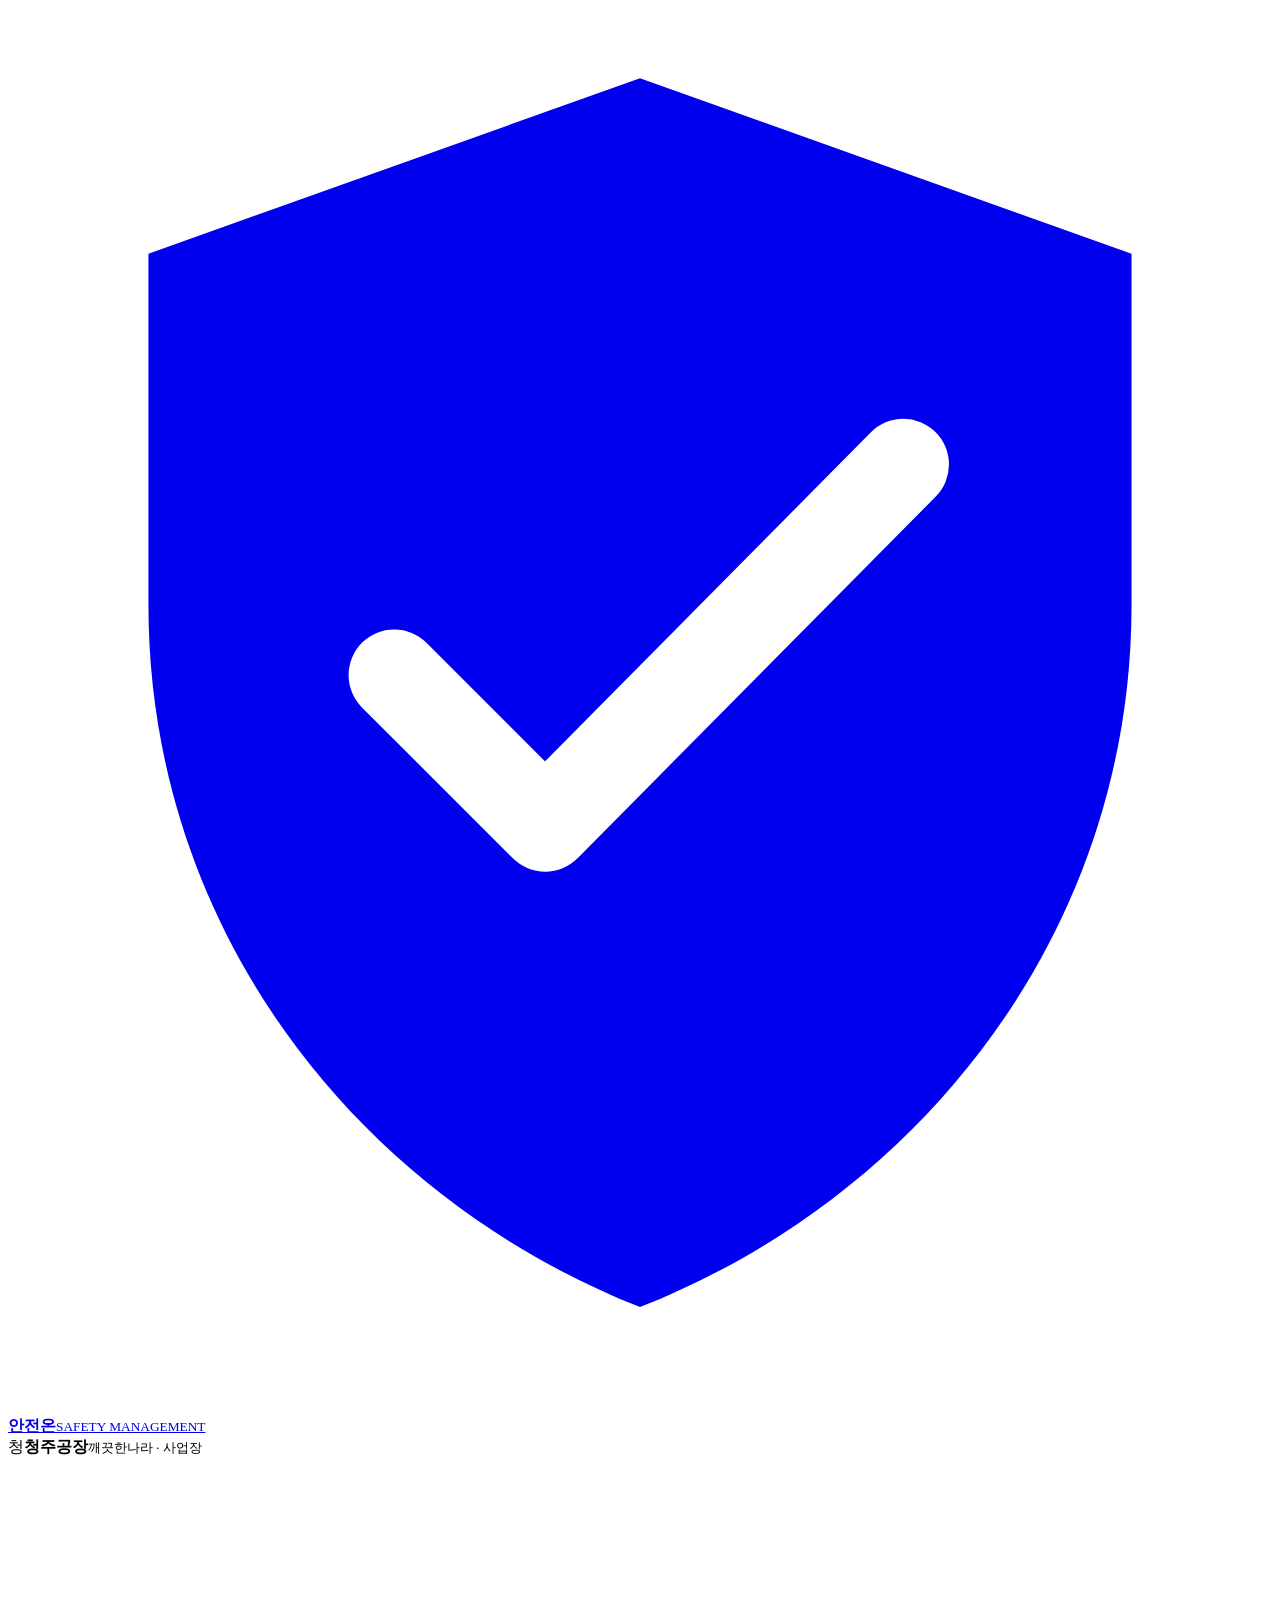
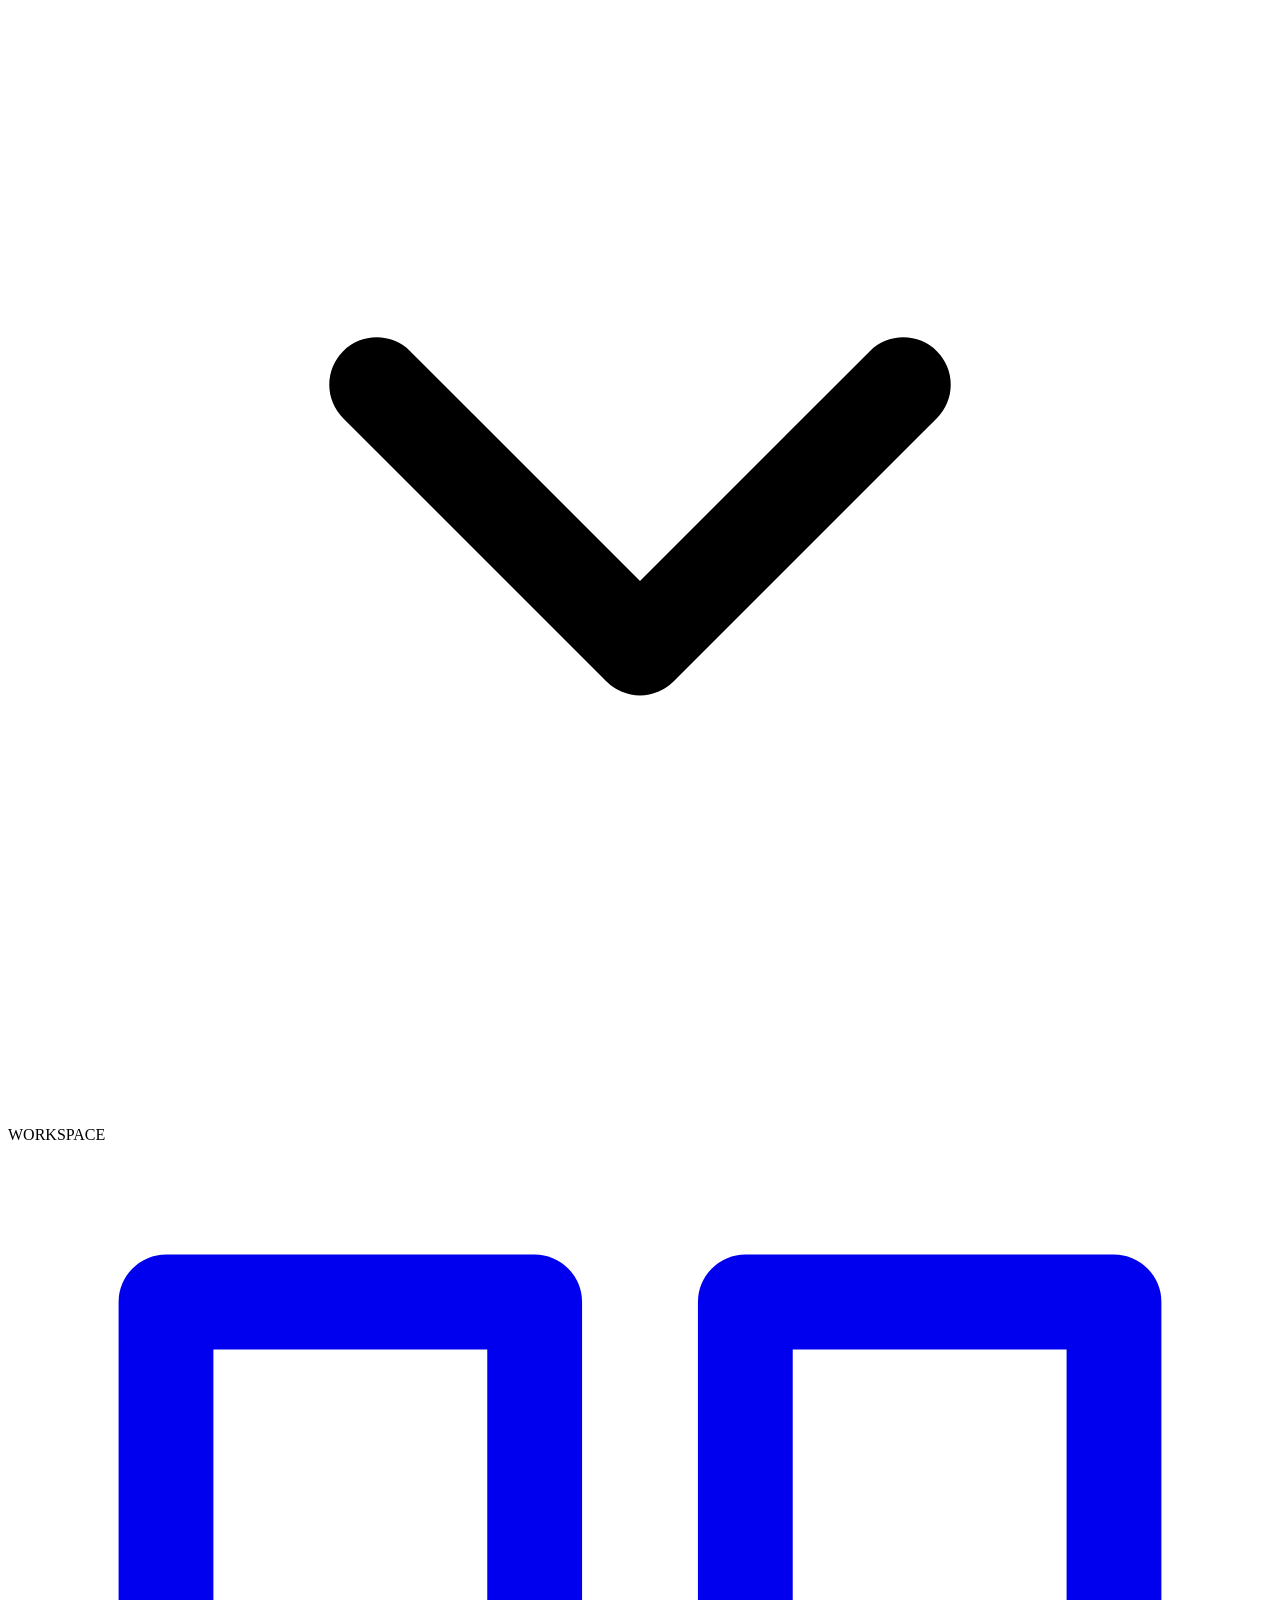
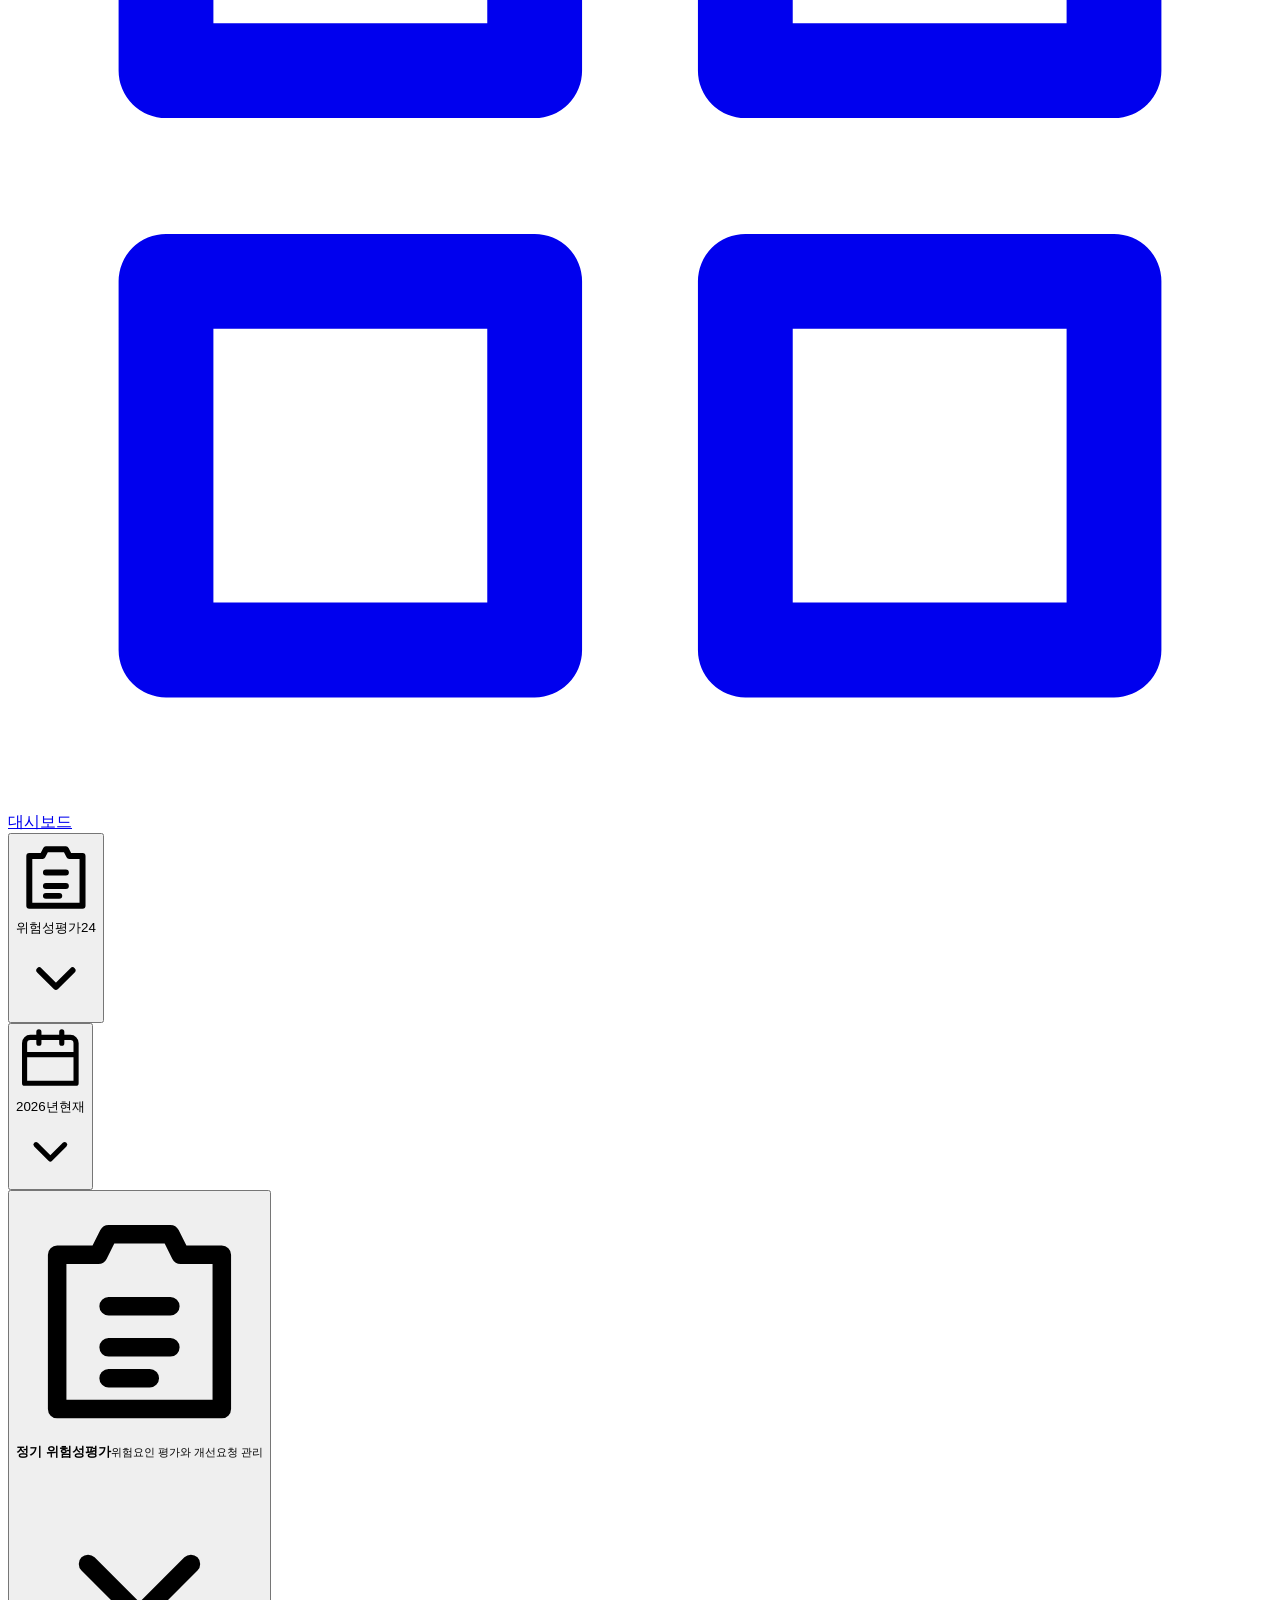
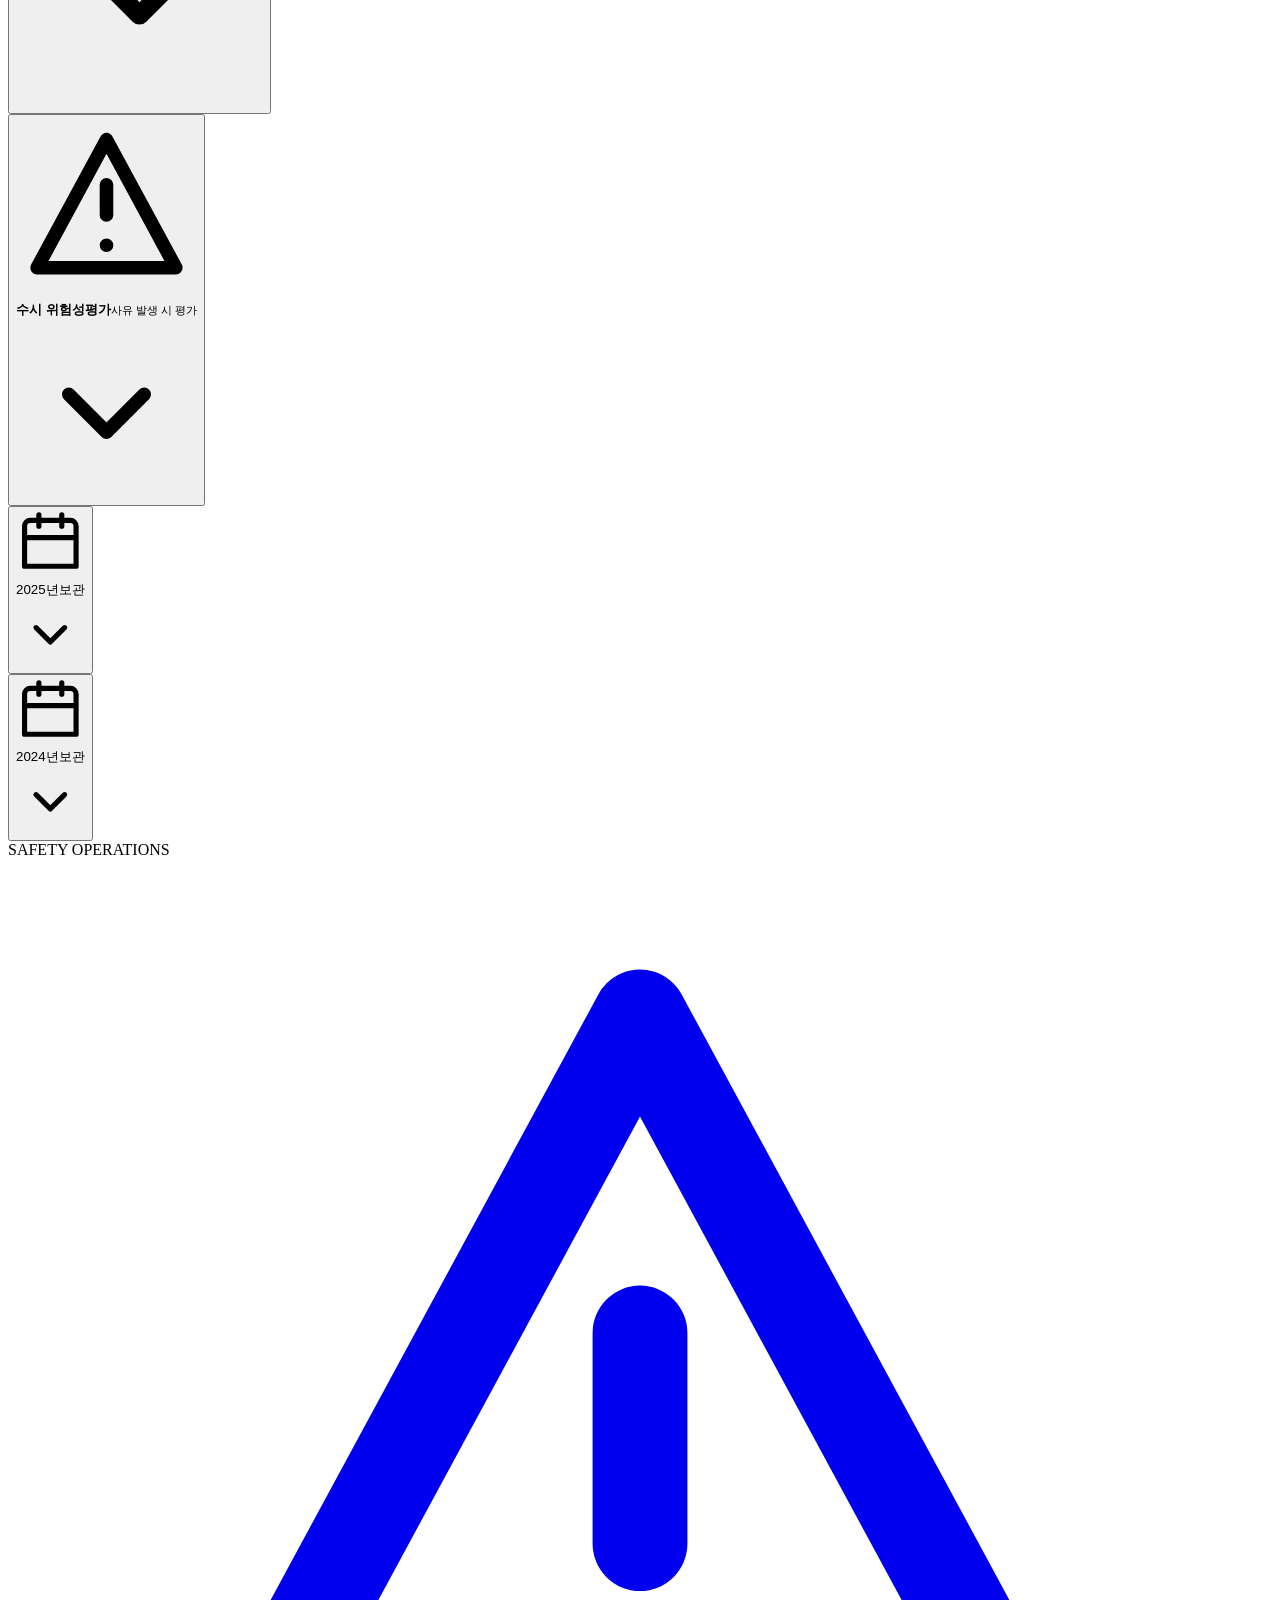
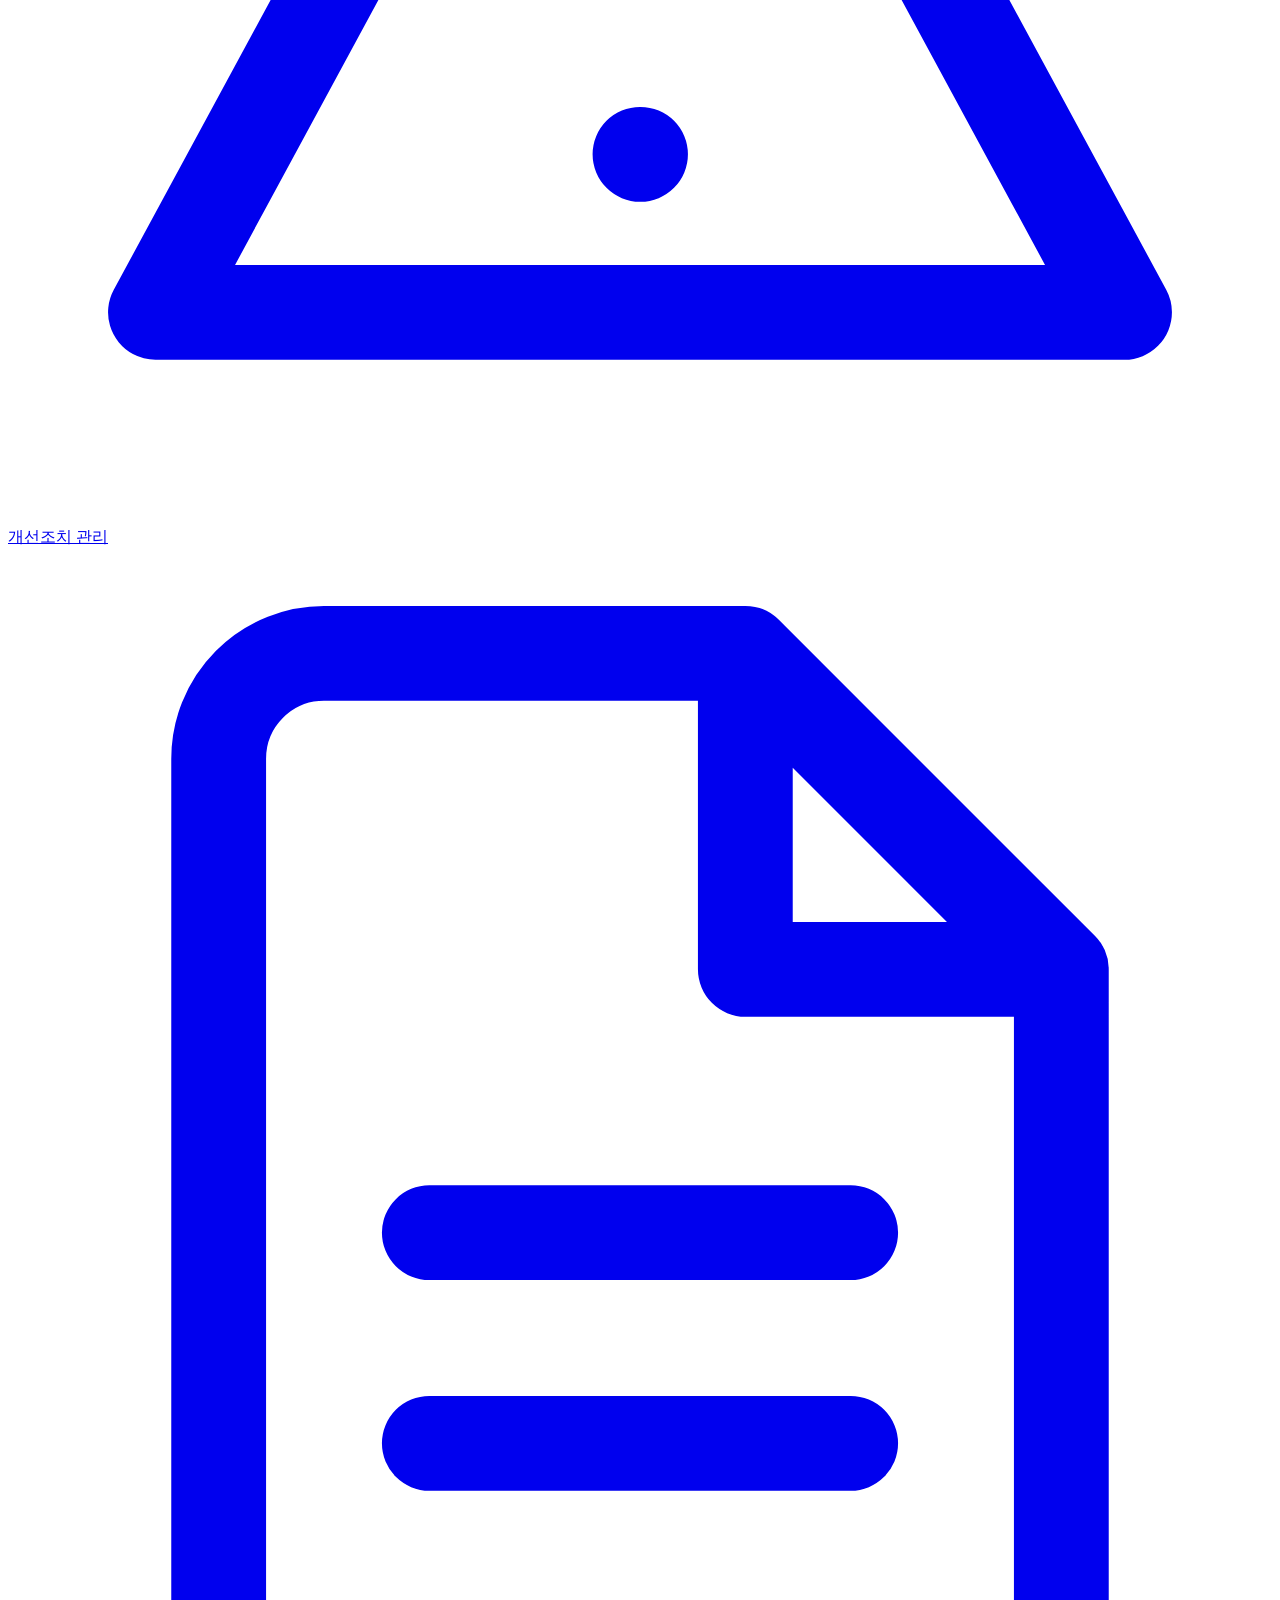
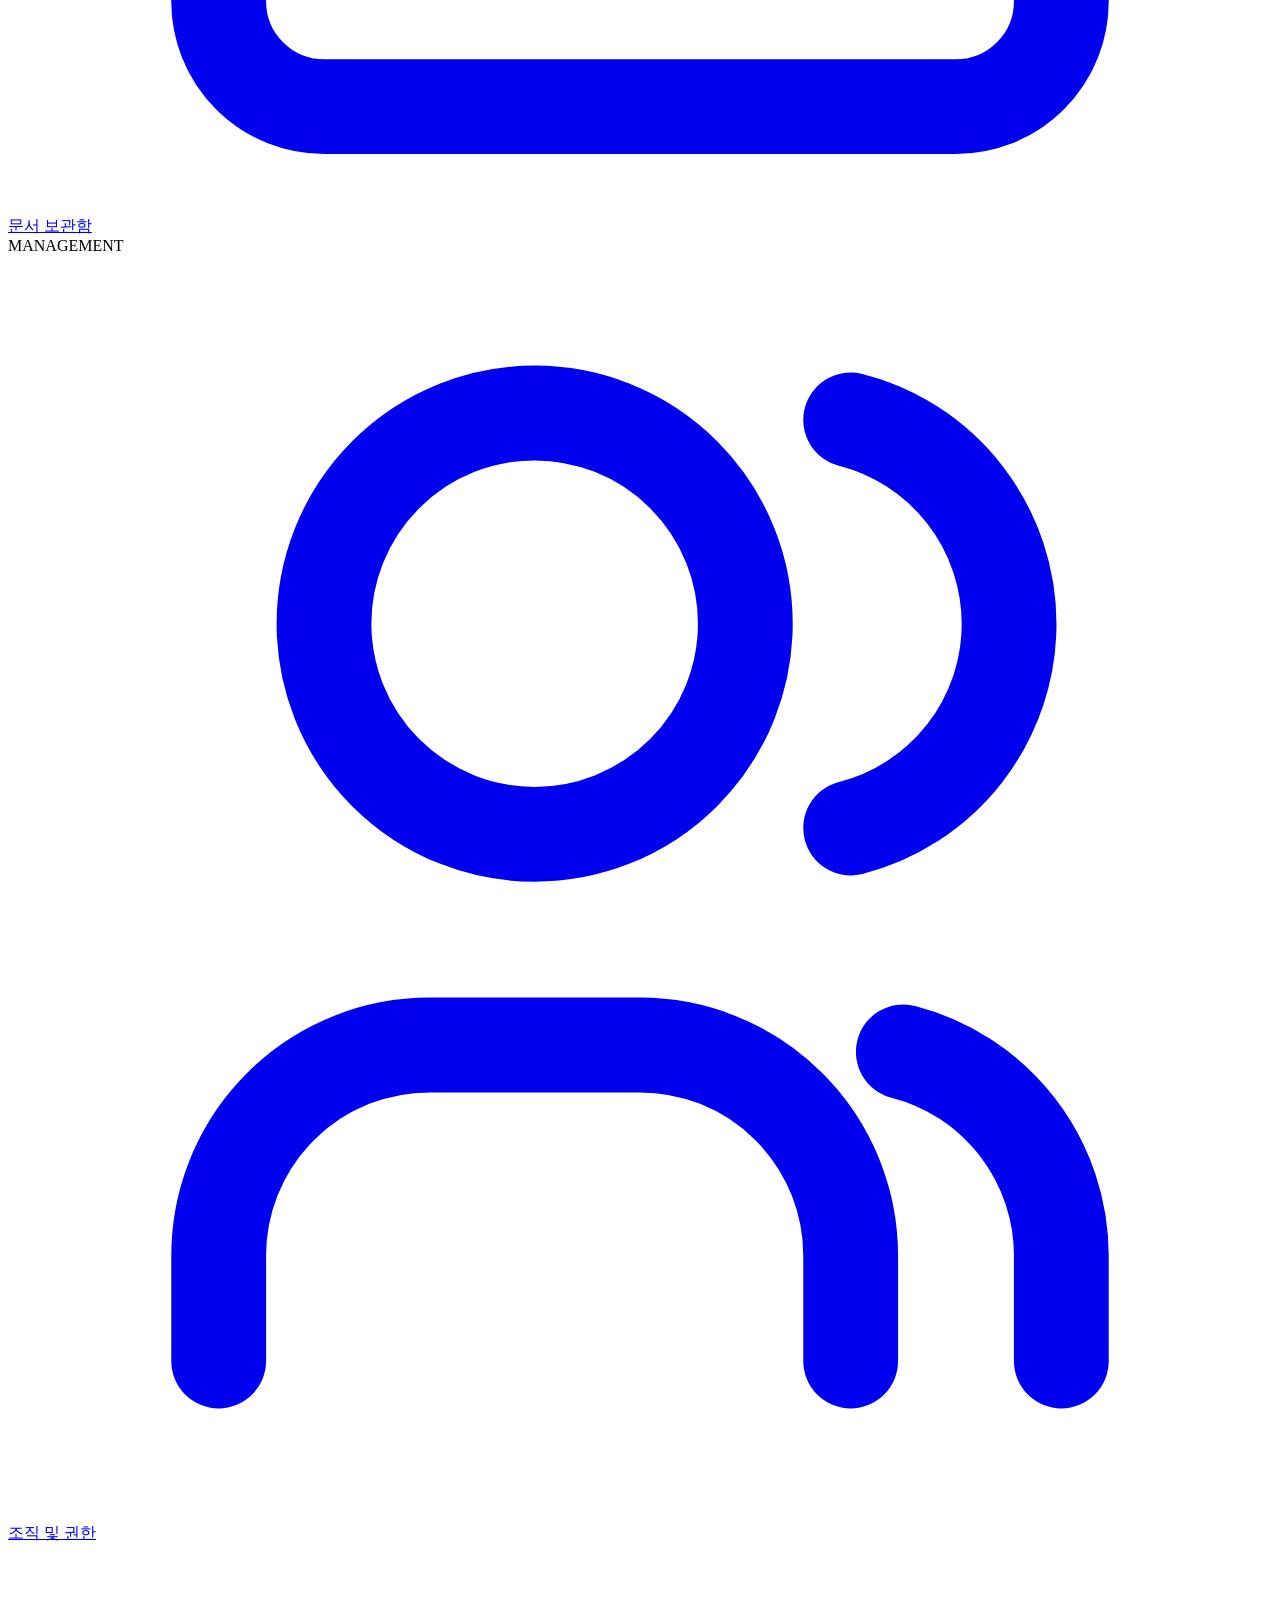
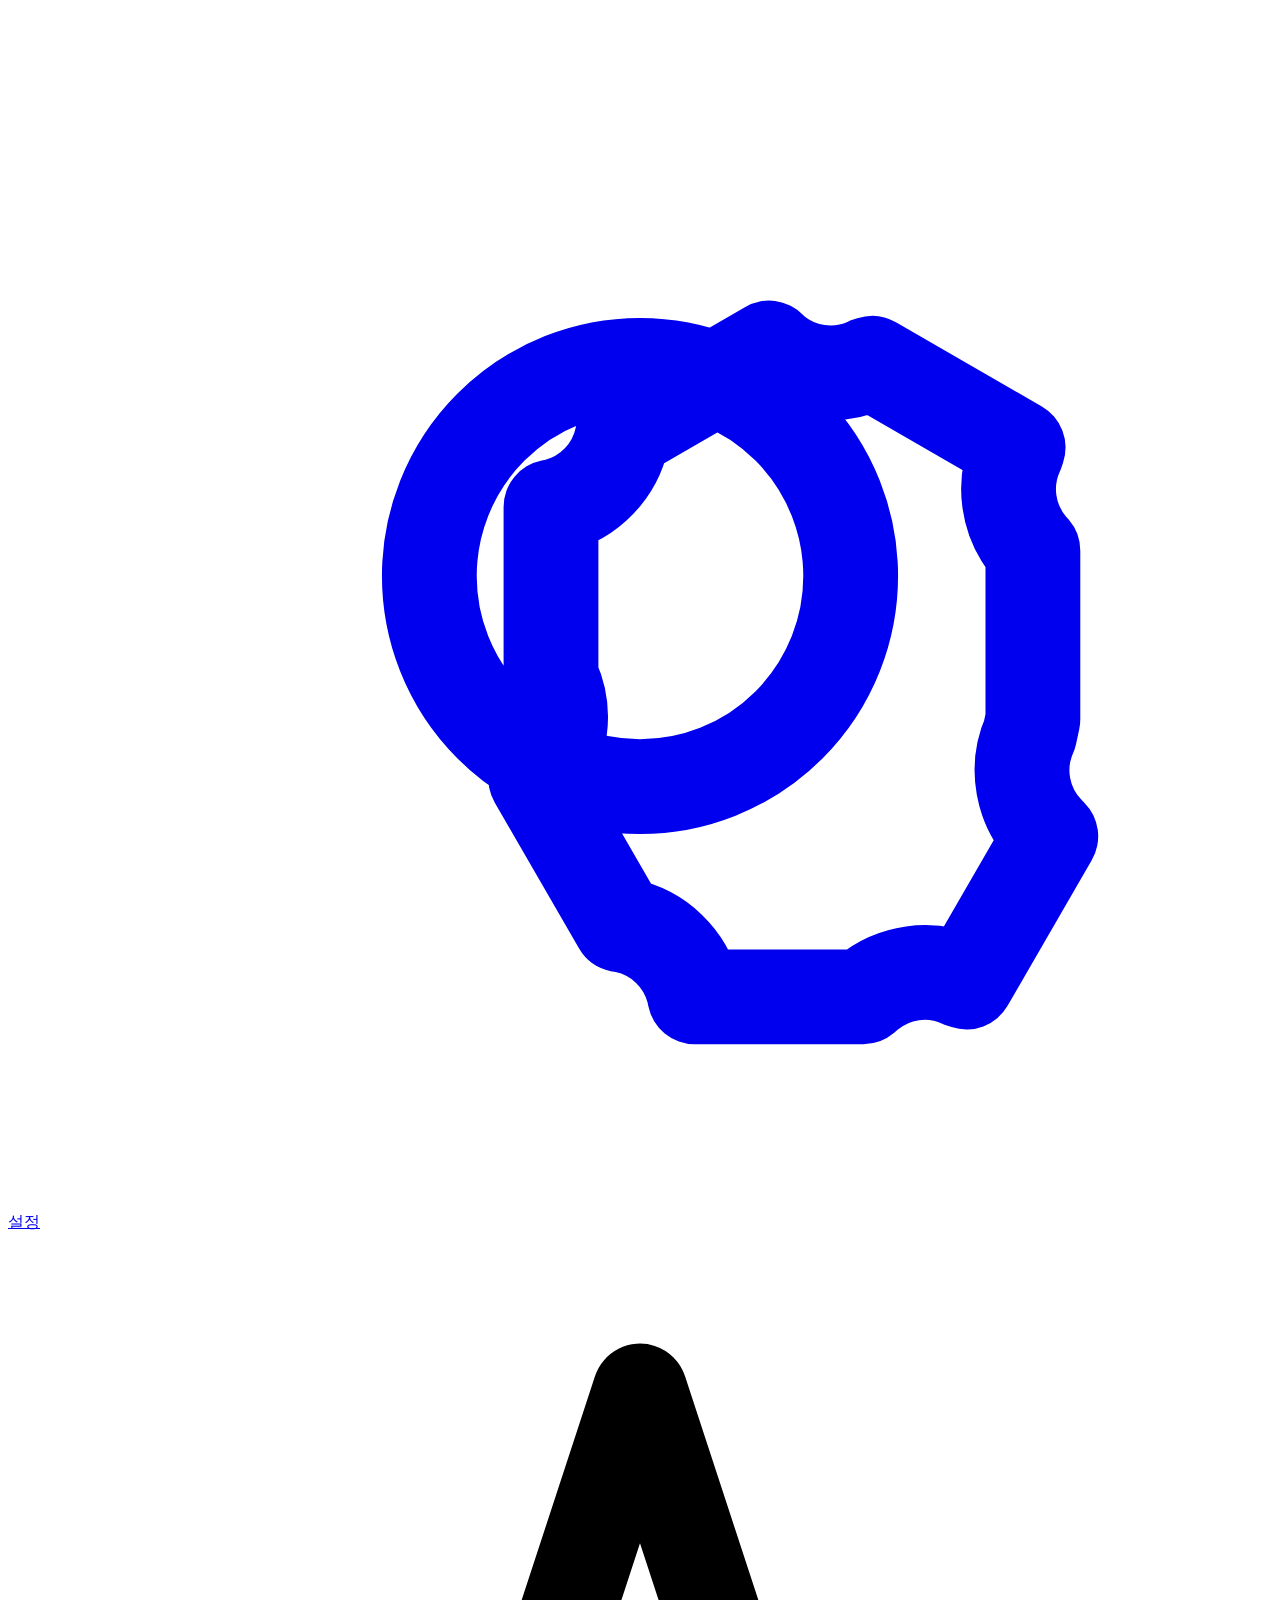
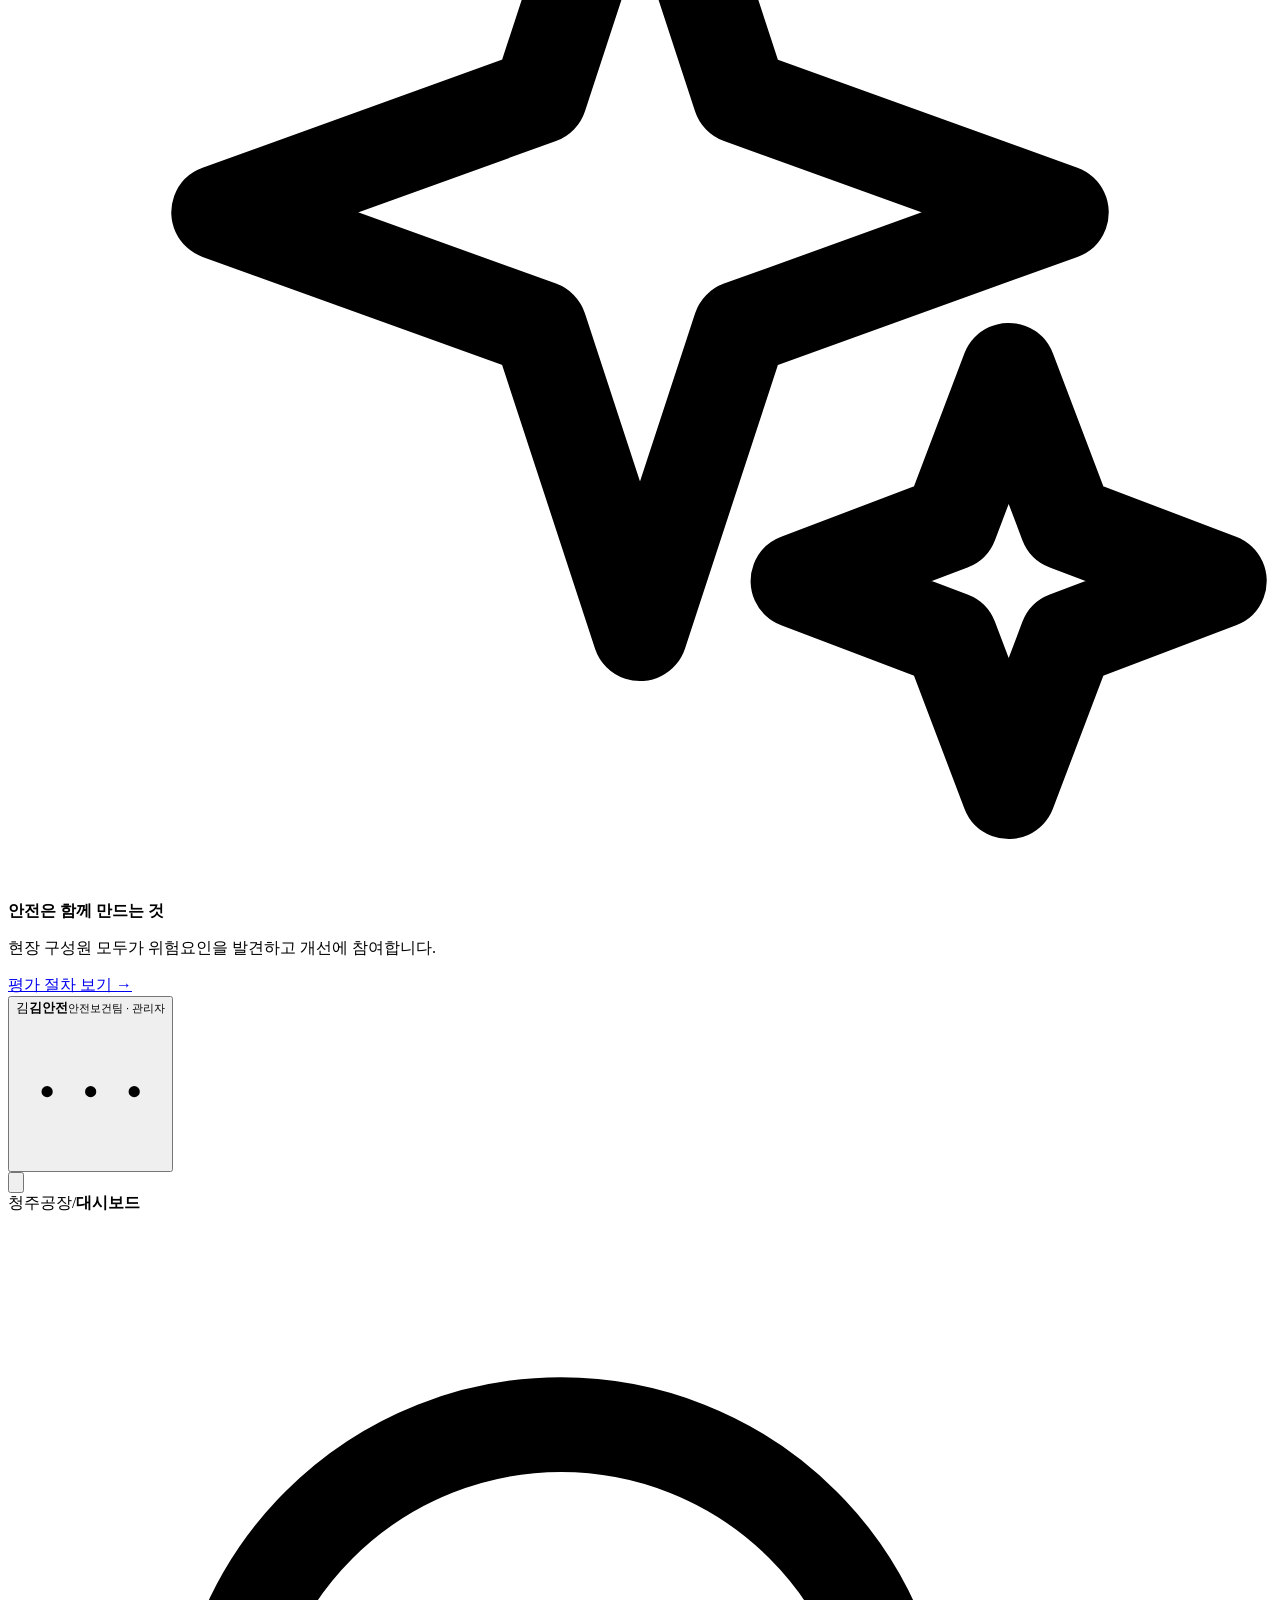
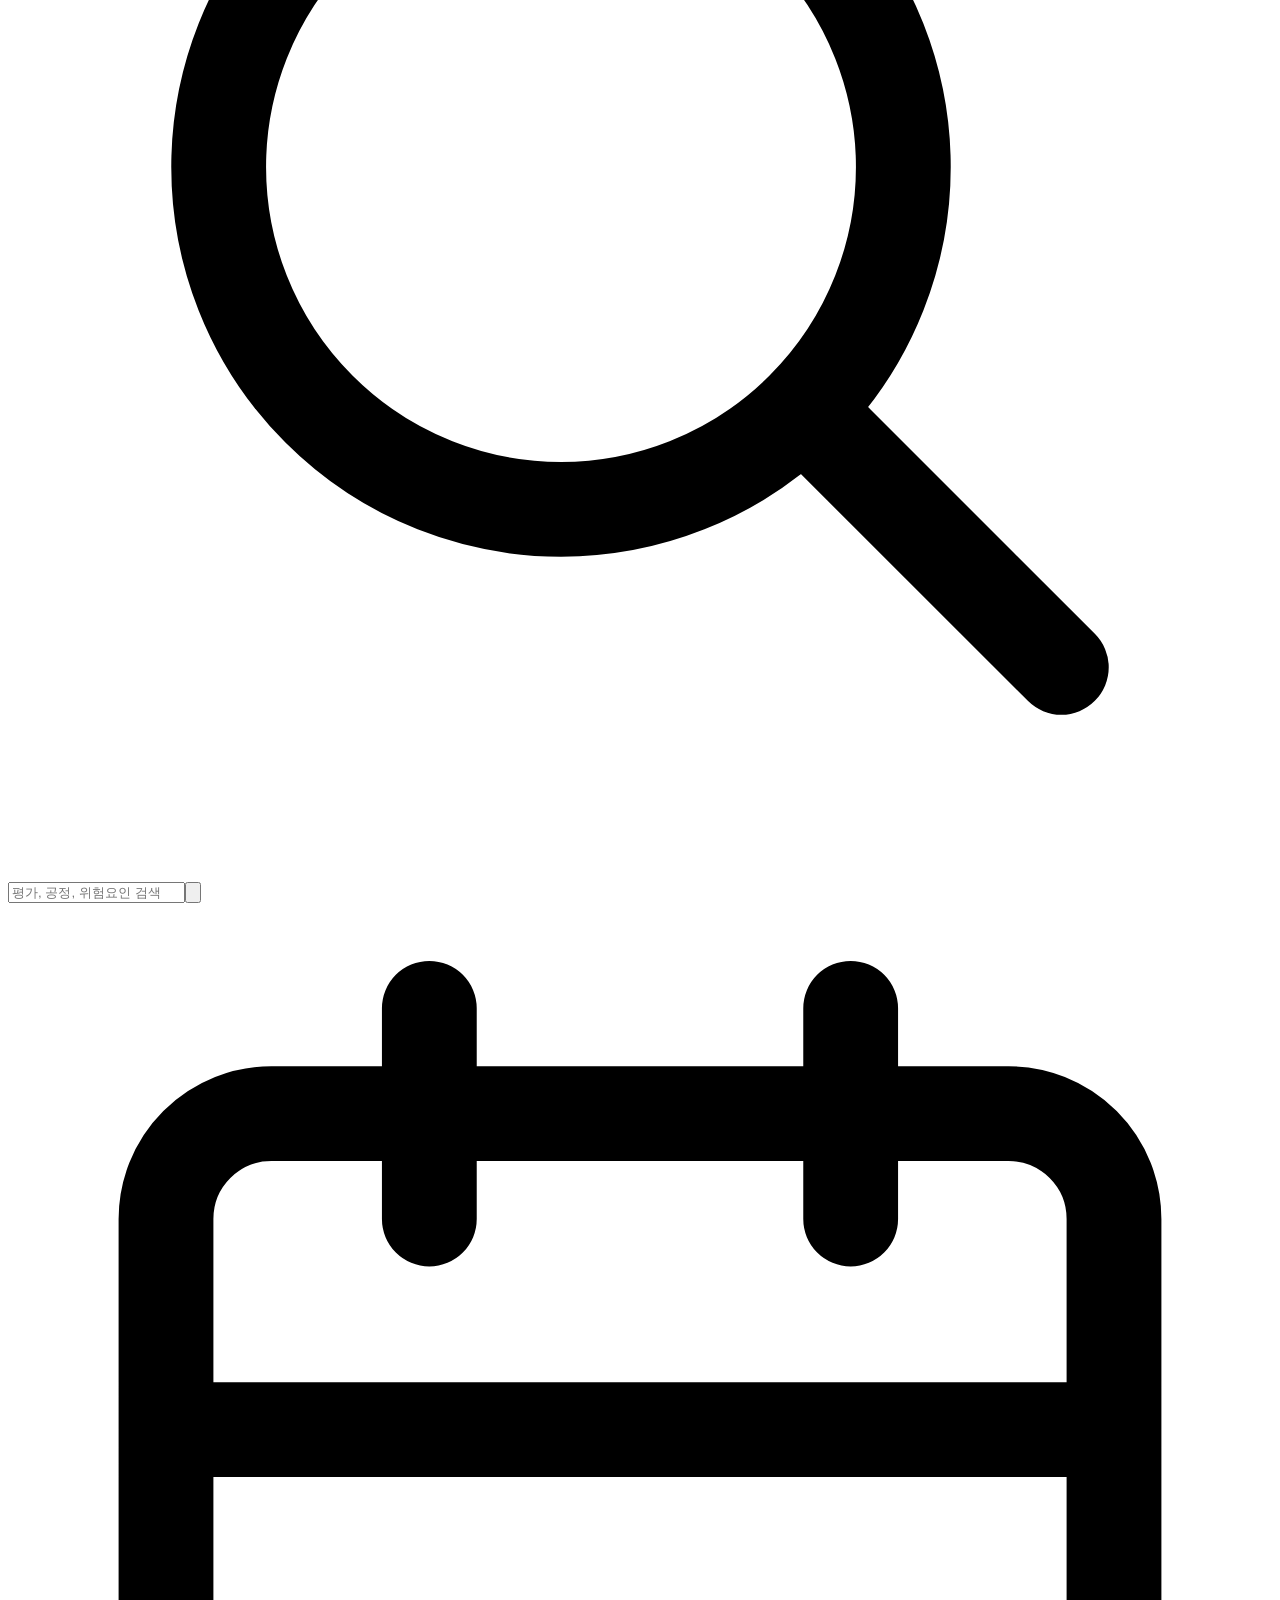
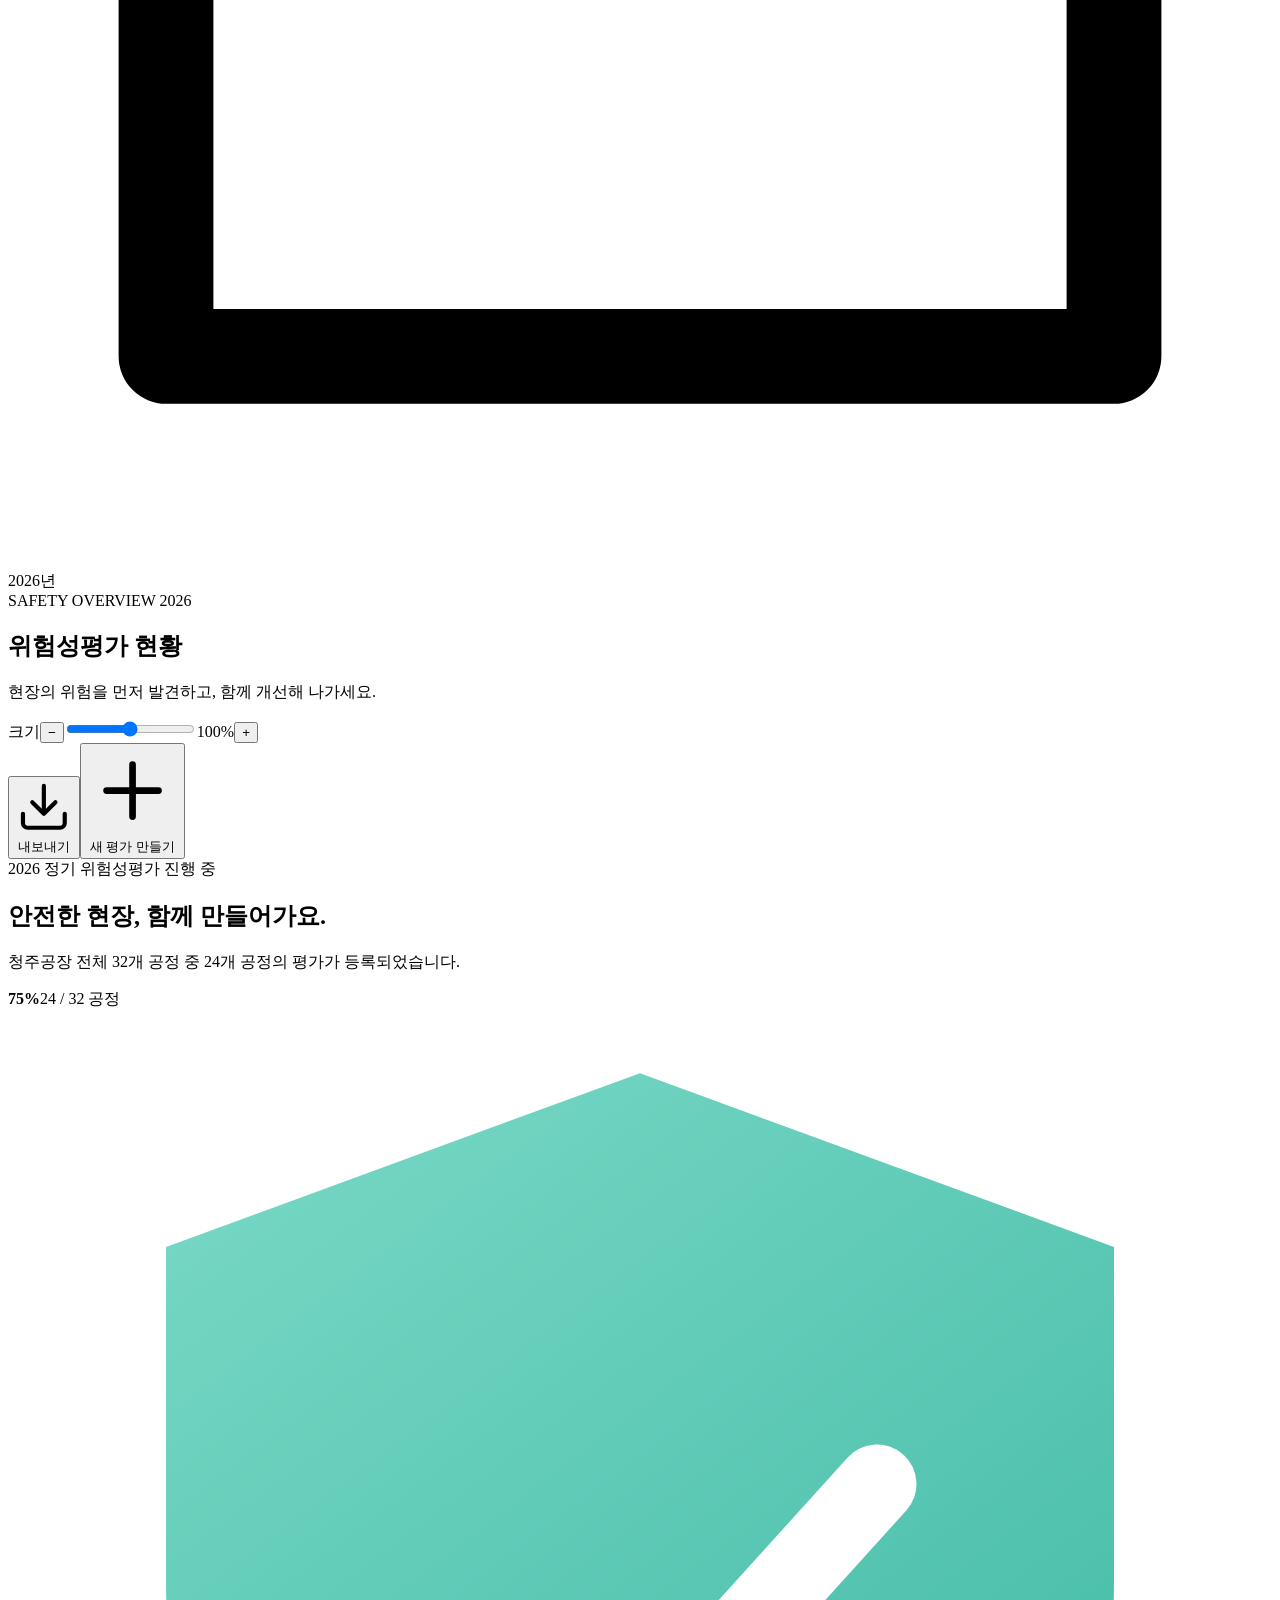
==== target/classes/static/index.html @ 6662d8a2 "genspark auto-backup" ====
<!DOCTYPE html><html lang="ko"><head><meta charset="UTF-8"/><meta name="viewport" content="width=device-width, initial-scale=1.0"/><meta name="theme-color" content="#f6f8fa"/><title>안전온 | 위험성평가 현황</title><meta name="description" content="현장의 위험을 먼저 발견하고 함께 개선하는 위험성평가 플랫폼"/><link rel="icon" type="image/svg+xml" href="/static/favicon.svg"/><link href="/static/style.css" rel="stylesheet"/><script src="/static/app.js" defer=""></script></head><body><div class="app-shell"><aside class="sidebar" id="sidebar"><a class="brand" href="#overview" aria-label="안전온 홈"><span class="brand-mark"><svg viewBox="0 0 36 40" fill="none" aria-hidden="true"><path d="M18 2 32 7v10c0 9.2-5.9 16.8-14 20C9.9 33.8 4 26.2 4 17V7l14-5Z" fill="currentColor"></path><path d="m11 19 4.3 4.3L25.5 13" stroke="#fff" stroke-width="2.6" stroke-linecap="round" stroke-linejoin="round"></path></svg></span><span class="brand-copy"><strong>안전온</strong><small>SAFETY MANAGEMENT</small></span></a><div class="workspace-switcher"><span class="workspace-avatar">청</span><span class="workspace-copy"><strong>청주공장</strong><small>깨끗한나라 · 사업장</small></span><svg class="workspace-chevron" viewBox="0 0 24 24" fill="none" stroke="currentColor" stroke-width="1.8" stroke-linecap="round" stroke-linejoin="round" aria-hidden="true"><path d="m7 10 5 5 5-5"></path></svg></div><div class="nav-section-label">WORKSPACE</div><nav class="side-nav workspace-home-nav" aria-label="워크스페이스"><a class="nav-item active dashboard-nav-item" href="#overview"><svg class="" viewBox="0 0 24 24" fill="none" stroke="currentColor" stroke-width="1.8" stroke-linecap="round" stroke-linejoin="round" aria-hidden="true"><path d="M3 3h7v7H3zM14 3h7v7h-7zM14 14h7v7h-7zM3 14h7v7H3z"></path></svg><span>대시보드</span></a></nav><section class="workspace-tree" aria-label="위험성평가 분류"><button class="workspace-assessment-toggle is-open" type="button" data-tree-toggle="workspace-assessments" aria-expanded="true" aria-controls="workspace-assessments-content"><span class="workspace-assessment-icon"><svg class="" viewBox="0 0 24 24" fill="none" stroke="currentColor" stroke-width="1.8" stroke-linecap="round" stroke-linejoin="round" aria-hidden="true"><path d="M9 4h6l1 2h4v15H4V6h4l1-2zM9 11h6M9 15h6M9 18h4"></path></svg></span><span class="workspace-assessment-title">위험성평가</span><span class="workspace-assessment-count">24</span><svg class="tree-chevron" viewBox="0 0 24 24" fill="none" stroke="currentColor" stroke-width="1.8" stroke-linecap="round" stroke-linejoin="round" aria-hidden="true"><path d="m7 10 5 5 5-5"></path></svg></button><div class="workspace-tree-content" id="workspace-assessments-content"><div class="tree-year-group"><button class="tree-toggle tree-year-toggle is-open" type="button" data-tree-toggle="year-2026" aria-expanded="true" aria-controls="year-content-2026"><span class="tree-year-icon"><svg class="" viewBox="0 0 24 24" fill="none" stroke="currentColor" stroke-width="1.8" stroke-linecap="round" stroke-linejoin="round" aria-hidden="true"><path d="M8 2v4M16 2v4M3 10h18M5 4h14a2 2 0 0 1 2 2v14H3V6a2 2 0 0 1 2-2z"></path></svg></span><span class="tree-year-label">2026년</span><span class="tree-current-badge">현재</span><svg class="tree-chevron" viewBox="0 0 24 24" fill="none" stroke="currentColor" stroke-width="1.8" stroke-linecap="round" stroke-linejoin="round" aria-hidden="true"><path d="m7 10 5 5 5-5"></path></svg></button><div class="tree-year-content" id="year-content-2026"><div class="tree-category-group"><button class="tree-toggle tree-category-toggle" type="button" data-tree-toggle="category-2026-regular" aria-expanded="false" aria-controls="category-content-2026-regular"><span class="tree-category-icon category-icon-regular"><svg class="" viewBox="0 0 24 24" fill="none" stroke="currentColor" stroke-width="1.8" stroke-linecap="round" stroke-linejoin="round" aria-hidden="true"><path d="M9 4h6l1 2h4v15H4V6h4l1-2zM9 11h6M9 15h6M9 18h4"></path></svg></span><span class="tree-category-copy"><strong>정기 위험성평가</strong><small>위험요인 평가와 개선요청 관리</small></span><svg class="tree-chevron" viewBox="0 0 24 24" fill="none" stroke="currentColor" stroke-width="1.8" stroke-linecap="round" stroke-linejoin="round" aria-hidden="true"><path d="m7 10 5 5 5-5"></path></svg></button><div class="tree-category-content" id="category-content-2026-regular" hidden=""><div class="tree-subfolder-group"><button class="tree-toggle tree-subfolder-toggle" type="button" data-tree-toggle="subfolder-2026-regular-hazards" aria-expanded="false" aria-controls="subfolder-content-2026-regular-hazards"><span class="tree-subfolder-marker"></span><span>위험성평가 (유해위험요인)</span><svg class="tree-chevron" viewBox="0 0 24 24" fill="none" stroke="currentColor" stroke-width="1.8" stroke-linecap="round" stroke-linejoin="round" aria-hidden="true"><path d="m7 10 5 5 5-5"></path></svg></button><div class="tree-subfolder-content" id="subfolder-content-2026-regular-hazards" hidden=""><div class="tree-team-group"><button class="tree-toggle tree-team-toggle" type="button" data-tree-toggle="department-2026-regular-hazards-team-0" aria-expanded="false" aria-controls="department-content-2026-regular-hazards-team-0"><span class="tree-team-marker"></span><span class="tree-team-name">제지생산1팀</span><svg class="tree-chevron" viewBox="0 0 24 24" fill="none" stroke="currentColor" stroke-width="1.8" stroke-linecap="round" stroke-linejoin="round" aria-hidden="true"><path d="m7 10 5 5 5-5"></path></svg></button><div class="tree-process-content" id="department-content-2026-regular-hazards-team-0" hidden=""><div class="tree-process-entry"><button class="tree-selectable tree-process-leaf" type="button" data-workspace-selection="2026년 / 정기 위험성평가 / 위험성평가 (유해위험요인) / 제지생산1팀 / 원질"><span class="tree-process-marker"></span><span>원질</span></button><label class="tree-file-upload" title="엑셀 업로드" aria-label="2026년 / 정기 위험성평가 / 위험성평가 (유해위험요인) / 제지생산1팀 / 원질 엑셀 업로드"><svg class="" viewBox="0 0 24 24" fill="none" stroke="currentColor" stroke-width="1.8" stroke-linecap="round" stroke-linejoin="round" aria-hidden="true"><path d="M12 5v14M5 12h14"></path></svg><span>파일</span><input type="file" accept=".xlsx,.xls" multiple="" data-regular-upload="xlsx" data-upload-path="2026년 / 정기 위험성평가 / 위험성평가 (유해위험요인) / 제지생산1팀 / 원질"/></label></div><div class="tree-process-entry"><button class="tree-selectable tree-process-leaf" type="button" data-workspace-selection="2026년 / 정기 위험성평가 / 위험성평가 (유해위험요인) / 제지생산1팀 / 초지"><span class="tree-process-marker"></span><span>초지</span></button><label class="tree-file-upload" title="엑셀 업로드" aria-label="2026년 / 정기 위험성평가 / 위험성평가 (유해위험요인) / 제지생산1팀 / 초지 엑셀 업로드"><svg class="" viewBox="0 0 24 24" fill="none" stroke="currentColor" stroke-width="1.8" stroke-linecap="round" stroke-linejoin="round" aria-hidden="true"><path d="M12 5v14M5 12h14"></path></svg><span>파일</span><input type="file" accept=".xlsx,.xls" multiple="" data-regular-upload="xlsx" data-upload-path="2026년 / 정기 위험성평가 / 위험성평가 (유해위험요인) / 제지생산1팀 / 초지"/></label></div></div></div><div class="tree-team-group"><button class="tree-toggle tree-team-toggle" type="button" data-tree-toggle="department-2026-regular-hazards-team-1" aria-expanded="false" aria-controls="department-content-2026-regular-hazards-team-1"><span class="tree-team-marker"></span><span class="tree-team-name">제지생산2팀</span><svg class="tree-chevron" viewBox="0 0 24 24" fill="none" stroke="currentColor" stroke-width="1.8" stroke-linecap="round" stroke-linejoin="round" aria-hidden="true"><path d="m7 10 5 5 5-5"></path></svg></button><div class="tree-process-content" id="department-content-2026-regular-hazards-team-1" hidden=""><div class="tree-process-entry"><button class="tree-selectable tree-process-leaf" type="button" data-workspace-selection="2026년 / 정기 위험성평가 / 위험성평가 (유해위험요인) / 제지생산2팀 / 카타"><span class="tree-process-marker"></span><span>카타</span></button><label class="tree-file-upload" title="엑셀 업로드" aria-label="2026년 / 정기 위험성평가 / 위험성평가 (유해위험요인) / 제지생산2팀 / 카타 엑셀 업로드"><svg class="" viewBox="0 0 24 24" fill="none" stroke="currentColor" stroke-width="1.8" stroke-linecap="round" stroke-linejoin="round" aria-hidden="true"><path d="M12 5v14M5 12h14"></path></svg><span>파일</span><input type="file" accept=".xlsx,.xls" multiple="" data-regular-upload="xlsx" data-upload-path="2026년 / 정기 위험성평가 / 위험성평가 (유해위험요인) / 제지생산2팀 / 카타"/></label></div><div class="tree-process-entry"><button class="tree-selectable tree-process-leaf" type="button" data-workspace-selection="2026년 / 정기 위험성평가 / 위험성평가 (유해위험요인) / 제지생산2팀 / 포장"><span class="tree-process-marker"></span><span>포장</span></button><label class="tree-file-upload" title="엑셀 업로드" aria-label="2026년 / 정기 위험성평가 / 위험성평가 (유해위험요인) / 제지생산2팀 / 포장 엑셀 업로드"><svg class="" viewBox="0 0 24 24" fill="none" stroke="currentColor" stroke-width="1.8" stroke-linecap="round" stroke-linejoin="round" aria-hidden="true"><path d="M12 5v14M5 12h14"></path></svg><span>파일</span><input type="file" accept=".xlsx,.xls" multiple="" data-regular-upload="xlsx" data-upload-path="2026년 / 정기 위험성평가 / 위험성평가 (유해위험요인) / 제지생산2팀 / 포장"/></label></div></div></div><div class="tree-team-group"><button class="tree-toggle tree-team-toggle" type="button" data-tree-toggle="department-2026-regular-hazards-team-2" aria-expanded="false" aria-controls="department-content-2026-regular-hazards-team-2"><span class="tree-team-marker"></span><span class="tree-team-name">화장지생산팀</span><svg class="tree-chevron" viewBox="0 0 24 24" fill="none" stroke="currentColor" stroke-width="1.8" stroke-linecap="round" stroke-linejoin="round" aria-hidden="true"><path d="m7 10 5 5 5-5"></path></svg></button><div class="tree-process-content" id="department-content-2026-regular-hazards-team-2" hidden=""><div class="tree-process-entry"><button class="tree-selectable tree-process-leaf" type="button" data-workspace-selection="2026년 / 정기 위험성평가 / 위험성평가 (유해위험요인) / 화장지생산팀 / 초지"><span class="tree-process-marker"></span><span>초지</span></button><label class="tree-file-upload" title="엑셀 업로드" aria-label="2026년 / 정기 위험성평가 / 위험성평가 (유해위험요인) / 화장지생산팀 / 초지 엑셀 업로드"><svg class="" viewBox="0 0 24 24" fill="none" stroke="currentColor" stroke-width="1.8" stroke-linecap="round" stroke-linejoin="round" aria-hidden="true"><path d="M12 5v14M5 12h14"></path></svg><span>파일</span><input type="file" accept=".xlsx,.xls" multiple="" data-regular-upload="xlsx" data-upload-path="2026년 / 정기 위험성평가 / 위험성평가 (유해위험요인) / 화장지생산팀 / 초지"/></label></div><div class="tree-process-entry"><button class="tree-selectable tree-process-leaf" type="button" data-workspace-selection="2026년 / 정기 위험성평가 / 위험성평가 (유해위험요인) / 화장지생산팀 / 가공"><span class="tree-process-marker"></span><span>가공</span></button><label class="tree-file-upload" title="엑셀 업로드" aria-label="2026년 / 정기 위험성평가 / 위험성평가 (유해위험요인) / 화장지생산팀 / 가공 엑셀 업로드"><svg class="" viewBox="0 0 24 24" fill="none" stroke="currentColor" stroke-width="1.8" stroke-linecap="round" stroke-linejoin="round" aria-hidden="true"><path d="M12 5v14M5 12h14"></path></svg><span>파일</span><input type="file" accept=".xlsx,.xls" multiple="" data-regular-upload="xlsx" data-upload-path="2026년 / 정기 위험성평가 / 위험성평가 (유해위험요인) / 화장지생산팀 / 가공"/></label></div></div></div><div class="tree-team-entry"><button class="tree-selectable tree-team-leaf" type="button" data-workspace-selection="2026년 / 정기 위험성평가 / 위험성평가 (유해위험요인) / 패드생산팀"><span class="tree-team-marker"></span><span>패드생산팀</span></button><label class="tree-file-upload" title="엑셀 업로드" aria-label="2026년 / 정기 위험성평가 / 위험성평가 (유해위험요인) / 패드생산팀 엑셀 업로드"><svg class="" viewBox="0 0 24 24" fill="none" stroke="currentColor" stroke-width="1.8" stroke-linecap="round" stroke-linejoin="round" aria-hidden="true"><path d="M12 5v14M5 12h14"></path></svg><span>파일</span><input type="file" accept=".xlsx,.xls" multiple="" data-regular-upload="xlsx" data-upload-path="2026년 / 정기 위험성평가 / 위험성평가 (유해위험요인) / 패드생산팀"/></label></div><div class="tree-team-entry"><button class="tree-selectable tree-team-leaf" type="button" data-workspace-selection="2026년 / 정기 위험성평가 / 위험성평가 (유해위험요인) / PS품질보증팀"><span class="tree-team-marker"></span><span>PS품질보증팀</span></button><label class="tree-file-upload" title="엑셀 업로드" aria-label="2026년 / 정기 위험성평가 / 위험성평가 (유해위험요인) / PS품질보증팀 엑셀 업로드"><svg class="" viewBox="0 0 24 24" fill="none" stroke="currentColor" stroke-width="1.8" stroke-linecap="round" stroke-linejoin="round" aria-hidden="true"><path d="M12 5v14M5 12h14"></path></svg><span>파일</span><input type="file" accept=".xlsx,.xls" multiple="" data-regular-upload="xlsx" data-upload-path="2026년 / 정기 위험성평가 / 위험성평가 (유해위험요인) / PS품질보증팀"/></label></div><div class="tree-team-entry"><button class="tree-selectable tree-team-leaf" type="button" data-workspace-selection="2026년 / 정기 위험성평가 / 위험성평가 (유해위험요인) / HL품질보증팀"><span class="tree-team-marker"></span><span>HL품질보증팀</span></button><label class="tree-file-upload" title="엑셀 업로드" aria-label="2026년 / 정기 위험성평가 / 위험성평가 (유해위험요인) / HL품질보증팀 엑셀 업로드"><svg class="" viewBox="0 0 24 24" fill="none" stroke="currentColor" stroke-width="1.8" stroke-linecap="round" stroke-linejoin="round" aria-hidden="true"><path d="M12 5v14M5 12h14"></path></svg><span>파일</span><input type="file" accept=".xlsx,.xls" multiple="" data-regular-upload="xlsx" data-upload-path="2026년 / 정기 위험성평가 / 위험성평가 (유해위험요인) / HL품질보증팀"/></label></div><div class="tree-team-group"><button class="tree-toggle tree-team-toggle" type="button" data-tree-toggle="department-2026-regular-hazards-team-6" aria-expanded="false" aria-controls="department-content-2026-regular-hazards-team-6"><span class="tree-team-marker"></span><span class="tree-team-name">환경에너지팀</span><svg class="tree-chevron" viewBox="0 0 24 24" fill="none" stroke="currentColor" stroke-width="1.8" stroke-linecap="round" stroke-linejoin="round" aria-hidden="true"><path d="m7 10 5 5 5-5"></path></svg></button><div class="tree-process-content" id="department-content-2026-regular-hazards-team-6" hidden=""><div class="tree-process-entry"><button class="tree-selectable tree-process-leaf" type="button" data-workspace-selection="2026년 / 정기 위험성평가 / 위험성평가 (유해위험요인) / 환경에너지팀 / 에너지"><span class="tree-process-marker"></span><span>에너지</span></button><label class="tree-file-upload" title="엑셀 업로드" aria-label="2026년 / 정기 위험성평가 / 위험성평가 (유해위험요인) / 환경에너지팀 / 에너지 엑셀 업로드"><svg class="" viewBox="0 0 24 24" fill="none" stroke="currentColor" stroke-width="1.8" stroke-linecap="round" stroke-linejoin="round" aria-hidden="true"><path d="M12 5v14M5 12h14"></path></svg><span>파일</span><input type="file" accept=".xlsx,.xls" multiple="" data-regular-upload="xlsx" data-upload-path="2026년 / 정기 위험성평가 / 위험성평가 (유해위험요인) / 환경에너지팀 / 에너지"/></label></div><div class="tree-process-entry"><button class="tree-selectable tree-process-leaf" type="button" data-workspace-selection="2026년 / 정기 위험성평가 / 위험성평가 (유해위험요인) / 환경에너지팀 / 환경"><span class="tree-process-marker"></span><span>환경</span></button><label class="tree-file-upload" title="엑셀 업로드" aria-label="2026년 / 정기 위험성평가 / 위험성평가 (유해위험요인) / 환경에너지팀 / 환경 엑셀 업로드"><svg class="" viewBox="0 0 24 24" fill="none" stroke="currentColor" stroke-width="1.8" stroke-linecap="round" stroke-linejoin="round" aria-hidden="true"><path d="M12 5v14M5 12h14"></path></svg><span>파일</span><input type="file" accept=".xlsx,.xls" multiple="" data-regular-upload="xlsx" data-upload-path="2026년 / 정기 위험성평가 / 위험성평가 (유해위험요인) / 환경에너지팀 / 환경"/></label></div></div></div><div class="tree-team-entry"><button class="tree-selectable tree-team-leaf" type="button" data-workspace-selection="2026년 / 정기 위험성평가 / 위험성평가 (유해위험요인) / 공무팀"><span class="tree-team-marker"></span><span>공무팀</span></button><label class="tree-file-upload" title="엑셀 업로드" aria-label="2026년 / 정기 위험성평가 / 위험성평가 (유해위험요인) / 공무팀 엑셀 업로드"><svg class="" viewBox="0 0 24 24" fill="none" stroke="currentColor" stroke-width="1.8" stroke-linecap="round" stroke-linejoin="round" aria-hidden="true"><path d="M12 5v14M5 12h14"></path></svg><span>파일</span><input type="file" accept=".xlsx,.xls" multiple="" data-regular-upload="xlsx" data-upload-path="2026년 / 정기 위험성평가 / 위험성평가 (유해위험요인) / 공무팀"/></label></div><div class="tree-team-entry"><button class="tree-selectable tree-team-leaf" type="button" data-workspace-selection="2026년 / 정기 위험성평가 / 위험성평가 (유해위험요인) / 전기팀"><span class="tree-team-marker"></span><span>전기팀</span></button><label class="tree-file-upload" title="엑셀 업로드" aria-label="2026년 / 정기 위험성평가 / 위험성평가 (유해위험요인) / 전기팀 엑셀 업로드"><svg class="" viewBox="0 0 24 24" fill="none" stroke="currentColor" stroke-width="1.8" stroke-linecap="round" stroke-linejoin="round" aria-hidden="true"><path d="M12 5v14M5 12h14"></path></svg><span>파일</span><input type="file" accept=".xlsx,.xls" multiple="" data-regular-upload="xlsx" data-upload-path="2026년 / 정기 위험성평가 / 위험성평가 (유해위험요인) / 전기팀"/></label></div><div class="tree-team-entry"><button class="tree-selectable tree-team-leaf" type="button" data-workspace-selection="2026년 / 정기 위험성평가 / 위험성평가 (유해위험요인) / 구매1팀"><span class="tree-team-marker"></span><span>구매1팀</span></button><label class="tree-file-upload" title="엑셀 업로드" aria-label="2026년 / 정기 위험성평가 / 위험성평가 (유해위험요인) / 구매1팀 엑셀 업로드"><svg class="" viewBox="0 0 24 24" fill="none" stroke="currentColor" stroke-width="1.8" stroke-linecap="round" stroke-linejoin="round" aria-hidden="true"><path d="M12 5v14M5 12h14"></path></svg><span>파일</span><input type="file" accept=".xlsx,.xls" multiple="" data-regular-upload="xlsx" data-upload-path="2026년 / 정기 위험성평가 / 위험성평가 (유해위험요인) / 구매1팀"/></label></div></div></div><div class="tree-subfolder-group"><button class="tree-toggle tree-subfolder-toggle" type="button" data-tree-toggle="subfolder-2026-regular-improvements" aria-expanded="false" aria-controls="subfolder-content-2026-regular-improvements"><span class="tree-subfolder-marker"></span><span>개선요청 건</span><svg class="tree-chevron" viewBox="0 0 24 24" fill="none" stroke="currentColor" stroke-width="1.8" stroke-linecap="round" stroke-linejoin="round" aria-hidden="true"><path d="m7 10 5 5 5-5"></path></svg></button><div class="tree-subfolder-content" id="subfolder-content-2026-regular-improvements" hidden=""><div class="tree-team-group"><button class="tree-toggle tree-team-toggle" type="button" data-tree-toggle="department-2026-regular-improvements-team-0" aria-expanded="false" aria-controls="department-content-2026-regular-improvements-team-0"><span class="tree-team-marker"></span><span class="tree-team-name">제지생산1팀</span><svg class="tree-chevron" viewBox="0 0 24 24" fill="none" stroke="currentColor" stroke-width="1.8" stroke-linecap="round" stroke-linejoin="round" aria-hidden="true"><path d="m7 10 5 5 5-5"></path></svg></button><div class="tree-process-content" id="department-content-2026-regular-improvements-team-0" hidden=""><div class="tree-process-entry"><button class="tree-selectable tree-process-leaf" type="button" data-workspace-selection="2026년 / 정기 위험성평가 / 개선요청 건 / 제지생산1팀 / 원질"><span class="tree-process-marker"></span><span>원질</span></button><label class="tree-file-upload" title="PPT 업로드" aria-label="2026년 / 정기 위험성평가 / 개선요청 건 / 제지생산1팀 / 원질 PPT 업로드"><svg class="" viewBox="0 0 24 24" fill="none" stroke="currentColor" stroke-width="1.8" stroke-linecap="round" stroke-linejoin="round" aria-hidden="true"><path d="M12 5v14M5 12h14"></path></svg><span>파일</span><input type="file" accept=".pptx,.ppt" multiple="" data-regular-upload="pptx" data-upload-path="2026년 / 정기 위험성평가 / 개선요청 건 / 제지생산1팀 / 원질"/></label></div><div class="tree-process-entry"><button class="tree-selectable tree-process-leaf" type="button" data-workspace-selection="2026년 / 정기 위험성평가 / 개선요청 건 / 제지생산1팀 / 초지"><span class="tree-process-marker"></span><span>초지</span></button><label class="tree-file-upload" title="PPT 업로드" aria-label="2026년 / 정기 위험성평가 / 개선요청 건 / 제지생산1팀 / 초지 PPT 업로드"><svg class="" viewBox="0 0 24 24" fill="none" stroke="currentColor" stroke-width="1.8" stroke-linecap="round" stroke-linejoin="round" aria-hidden="true"><path d="M12 5v14M5 12h14"></path></svg><span>파일</span><input type="file" accept=".pptx,.ppt" multiple="" data-regular-upload="pptx" data-upload-path="2026년 / 정기 위험성평가 / 개선요청 건 / 제지생산1팀 / 초지"/></label></div></div></div><div class="tree-team-group"><button class="tree-toggle tree-team-toggle" type="button" data-tree-toggle="department-2026-regular-improvements-team-1" aria-expanded="false" aria-controls="department-content-2026-regular-improvements-team-1"><span class="tree-team-marker"></span><span class="tree-team-name">제지생산2팀</span><svg class="tree-chevron" viewBox="0 0 24 24" fill="none" stroke="currentColor" stroke-width="1.8" stroke-linecap="round" stroke-linejoin="round" aria-hidden="true"><path d="m7 10 5 5 5-5"></path></svg></button><div class="tree-process-content" id="department-content-2026-regular-improvements-team-1" hidden=""><div class="tree-process-entry"><button class="tree-selectable tree-process-leaf" type="button" data-workspace-selection="2026년 / 정기 위험성평가 / 개선요청 건 / 제지생산2팀 / 카타"><span class="tree-process-marker"></span><span>카타</span></button><label class="tree-file-upload" title="PPT 업로드" aria-label="2026년 / 정기 위험성평가 / 개선요청 건 / 제지생산2팀 / 카타 PPT 업로드"><svg class="" viewBox="0 0 24 24" fill="none" stroke="currentColor" stroke-width="1.8" stroke-linecap="round" stroke-linejoin="round" aria-hidden="true"><path d="M12 5v14M5 12h14"></path></svg><span>파일</span><input type="file" accept=".pptx,.ppt" multiple="" data-regular-upload="pptx" data-upload-path="2026년 / 정기 위험성평가 / 개선요청 건 / 제지생산2팀 / 카타"/></label></div><div class="tree-process-entry"><button class="tree-selectable tree-process-leaf" type="button" data-workspace-selection="2026년 / 정기 위험성평가 / 개선요청 건 / 제지생산2팀 / 포장"><span class="tree-process-marker"></span><span>포장</span></button><label class="tree-file-upload" title="PPT 업로드" aria-label="2026년 / 정기 위험성평가 / 개선요청 건 / 제지생산2팀 / 포장 PPT 업로드"><svg class="" viewBox="0 0 24 24" fill="none" stroke="currentColor" stroke-width="1.8" stroke-linecap="round" stroke-linejoin="round" aria-hidden="true"><path d="M12 5v14M5 12h14"></path></svg><span>파일</span><input type="file" accept=".pptx,.ppt" multiple="" data-regular-upload="pptx" data-upload-path="2026년 / 정기 위험성평가 / 개선요청 건 / 제지생산2팀 / 포장"/></label></div></div></div><div class="tree-team-group"><button class="tree-toggle tree-team-toggle" type="button" data-tree-toggle="department-2026-regular-improvements-team-2" aria-expanded="false" aria-controls="department-content-2026-regular-improvements-team-2"><span class="tree-team-marker"></span><span class="tree-team-name">화장지생산팀</span><svg class="tree-chevron" viewBox="0 0 24 24" fill="none" stroke="currentColor" stroke-width="1.8" stroke-linecap="round" stroke-linejoin="round" aria-hidden="true"><path d="m7 10 5 5 5-5"></path></svg></button><div class="tree-process-content" id="department-content-2026-regular-improvements-team-2" hidden=""><div class="tree-process-entry"><button class="tree-selectable tree-process-leaf" type="button" data-workspace-selection="2026년 / 정기 위험성평가 / 개선요청 건 / 화장지생산팀 / 초지"><span class="tree-process-marker"></span><span>초지</span></button><label class="tree-file-upload" title="PPT 업로드" aria-label="2026년 / 정기 위험성평가 / 개선요청 건 / 화장지생산팀 / 초지 PPT 업로드"><svg class="" viewBox="0 0 24 24" fill="none" stroke="currentColor" stroke-width="1.8" stroke-linecap="round" stroke-linejoin="round" aria-hidden="true"><path d="M12 5v14M5 12h14"></path></svg><span>파일</span><input type="file" accept=".pptx,.ppt" multiple="" data-regular-upload="pptx" data-upload-path="2026년 / 정기 위험성평가 / 개선요청 건 / 화장지생산팀 / 초지"/></label></div><div class="tree-process-entry"><button class="tree-selectable tree-process-leaf" type="button" data-workspace-selection="2026년 / 정기 위험성평가 / 개선요청 건 / 화장지생산팀 / 가공"><span class="tree-process-marker"></span><span>가공</span></button><label class="tree-file-upload" title="PPT 업로드" aria-label="2026년 / 정기 위험성평가 / 개선요청 건 / 화장지생산팀 / 가공 PPT 업로드"><svg class="" viewBox="0 0 24 24" fill="none" stroke="currentColor" stroke-width="1.8" stroke-linecap="round" stroke-linejoin="round" aria-hidden="true"><path d="M12 5v14M5 12h14"></path></svg><span>파일</span><input type="file" accept=".pptx,.ppt" multiple="" data-regular-upload="pptx" data-upload-path="2026년 / 정기 위험성평가 / 개선요청 건 / 화장지생산팀 / 가공"/></label></div></div></div><div class="tree-team-entry"><button class="tree-selectable tree-team-leaf" type="button" data-workspace-selection="2026년 / 정기 위험성평가 / 개선요청 건 / 패드생산팀"><span class="tree-team-marker"></span><span>패드생산팀</span></button><label class="tree-file-upload" title="PPT 업로드" aria-label="2026년 / 정기 위험성평가 / 개선요청 건 / 패드생산팀 PPT 업로드"><svg class="" viewBox="0 0 24 24" fill="none" stroke="currentColor" stroke-width="1.8" stroke-linecap="round" stroke-linejoin="round" aria-hidden="true"><path d="M12 5v14M5 12h14"></path></svg><span>파일</span><input type="file" accept=".pptx,.ppt" multiple="" data-regular-upload="pptx" data-upload-path="2026년 / 정기 위험성평가 / 개선요청 건 / 패드생산팀"/></label></div><div class="tree-team-entry"><button class="tree-selectable tree-team-leaf" type="button" data-workspace-selection="2026년 / 정기 위험성평가 / 개선요청 건 / PS품질보증팀"><span class="tree-team-marker"></span><span>PS품질보증팀</span></button><label class="tree-file-upload" title="PPT 업로드" aria-label="2026년 / 정기 위험성평가 / 개선요청 건 / PS품질보증팀 PPT 업로드"><svg class="" viewBox="0 0 24 24" fill="none" stroke="currentColor" stroke-width="1.8" stroke-linecap="round" stroke-linejoin="round" aria-hidden="true"><path d="M12 5v14M5 12h14"></path></svg><span>파일</span><input type="file" accept=".pptx,.ppt" multiple="" data-regular-upload="pptx" data-upload-path="2026년 / 정기 위험성평가 / 개선요청 건 / PS품질보증팀"/></label></div><div class="tree-team-entry"><button class="tree-selectable tree-team-leaf" type="button" data-workspace-selection="2026년 / 정기 위험성평가 / 개선요청 건 / HL품질보증팀"><span class="tree-team-marker"></span><span>HL품질보증팀</span></button><label class="tree-file-upload" title="PPT 업로드" aria-label="2026년 / 정기 위험성평가 / 개선요청 건 / HL품질보증팀 PPT 업로드"><svg class="" viewBox="0 0 24 24" fill="none" stroke="currentColor" stroke-width="1.8" stroke-linecap="round" stroke-linejoin="round" aria-hidden="true"><path d="M12 5v14M5 12h14"></path></svg><span>파일</span><input type="file" accept=".pptx,.ppt" multiple="" data-regular-upload="pptx" data-upload-path="2026년 / 정기 위험성평가 / 개선요청 건 / HL품질보증팀"/></label></div><div class="tree-team-group"><button class="tree-toggle tree-team-toggle" type="button" data-tree-toggle="department-2026-regular-improvements-team-6" aria-expanded="false" aria-controls="department-content-2026-regular-improvements-team-6"><span class="tree-team-marker"></span><span class="tree-team-name">환경에너지팀</span><svg class="tree-chevron" viewBox="0 0 24 24" fill="none" stroke="currentColor" stroke-width="1.8" stroke-linecap="round" stroke-linejoin="round" aria-hidden="true"><path d="m7 10 5 5 5-5"></path></svg></button><div class="tree-process-content" id="department-content-2026-regular-improvements-team-6" hidden=""><div class="tree-process-entry"><button class="tree-selectable tree-process-leaf" type="button" data-workspace-selection="2026년 / 정기 위험성평가 / 개선요청 건 / 환경에너지팀 / 에너지"><span class="tree-process-marker"></span><span>에너지</span></button><label class="tree-file-upload" title="PPT 업로드" aria-label="2026년 / 정기 위험성평가 / 개선요청 건 / 환경에너지팀 / 에너지 PPT 업로드"><svg class="" viewBox="0 0 24 24" fill="none" stroke="currentColor" stroke-width="1.8" stroke-linecap="round" stroke-linejoin="round" aria-hidden="true"><path d="M12 5v14M5 12h14"></path></svg><span>파일</span><input type="file" accept=".pptx,.ppt" multiple="" data-regular-upload="pptx" data-upload-path="2026년 / 정기 위험성평가 / 개선요청 건 / 환경에너지팀 / 에너지"/></label></div><div class="tree-process-entry"><button class="tree-selectable tree-process-leaf" type="button" data-workspace-selection="2026년 / 정기 위험성평가 / 개선요청 건 / 환경에너지팀 / 환경"><span class="tree-process-marker"></span><span>환경</span></button><label class="tree-file-upload" title="PPT 업로드" aria-label="2026년 / 정기 위험성평가 / 개선요청 건 / 환경에너지팀 / 환경 PPT 업로드"><svg class="" viewBox="0 0 24 24" fill="none" stroke="currentColor" stroke-width="1.8" stroke-linecap="round" stroke-linejoin="round" aria-hidden="true"><path d="M12 5v14M5 12h14"></path></svg><span>파일</span><input type="file" accept=".pptx,.ppt" multiple="" data-regular-upload="pptx" data-upload-path="2026년 / 정기 위험성평가 / 개선요청 건 / 환경에너지팀 / 환경"/></label></div></div></div><div class="tree-team-entry"><button class="tree-selectable tree-team-leaf" type="button" data-workspace-selection="2026년 / 정기 위험성평가 / 개선요청 건 / 공무팀"><span class="tree-team-marker"></span><span>공무팀</span></button><label class="tree-file-upload" title="PPT 업로드" aria-label="2026년 / 정기 위험성평가 / 개선요청 건 / 공무팀 PPT 업로드"><svg class="" viewBox="0 0 24 24" fill="none" stroke="currentColor" stroke-width="1.8" stroke-linecap="round" stroke-linejoin="round" aria-hidden="true"><path d="M12 5v14M5 12h14"></path></svg><span>파일</span><input type="file" accept=".pptx,.ppt" multiple="" data-regular-upload="pptx" data-upload-path="2026년 / 정기 위험성평가 / 개선요청 건 / 공무팀"/></label></div><div class="tree-team-entry"><button class="tree-selectable tree-team-leaf" type="button" data-workspace-selection="2026년 / 정기 위험성평가 / 개선요청 건 / 전기팀"><span class="tree-team-marker"></span><span>전기팀</span></button><label class="tree-file-upload" title="PPT 업로드" aria-label="2026년 / 정기 위험성평가 / 개선요청 건 / 전기팀 PPT 업로드"><svg class="" viewBox="0 0 24 24" fill="none" stroke="currentColor" stroke-width="1.8" stroke-linecap="round" stroke-linejoin="round" aria-hidden="true"><path d="M12 5v14M5 12h14"></path></svg><span>파일</span><input type="file" accept=".pptx,.ppt" multiple="" data-regular-upload="pptx" data-upload-path="2026년 / 정기 위험성평가 / 개선요청 건 / 전기팀"/></label></div><div class="tree-team-entry"><button class="tree-selectable tree-team-leaf" type="button" data-workspace-selection="2026년 / 정기 위험성평가 / 개선요청 건 / 구매1팀"><span class="tree-team-marker"></span><span>구매1팀</span></button><label class="tree-file-upload" title="PPT 업로드" aria-label="2026년 / 정기 위험성평가 / 개선요청 건 / 구매1팀 PPT 업로드"><svg class="" viewBox="0 0 24 24" fill="none" stroke="currentColor" stroke-width="1.8" stroke-linecap="round" stroke-linejoin="round" aria-hidden="true"><path d="M12 5v14M5 12h14"></path></svg><span>파일</span><input type="file" accept=".pptx,.ppt" multiple="" data-regular-upload="pptx" data-upload-path="2026년 / 정기 위험성평가 / 개선요청 건 / 구매1팀"/></label></div></div></div></div></div><div class="tree-category-group"><button class="tree-toggle tree-category-toggle" type="button" data-tree-toggle="category-2026-adhoc" aria-expanded="false" aria-controls="category-content-2026-adhoc"><span class="tree-category-icon category-icon-adhoc"><svg class="" viewBox="0 0 24 24" fill="none" stroke="currentColor" stroke-width="1.8" stroke-linecap="round" stroke-linejoin="round" aria-hidden="true"><path d="M12 3 2.8 20h18.4L12 3zM12 9v4M12 17h.01"></path></svg></span><span class="tree-category-copy"><strong>수시 위험성평가</strong><small>사유 발생 시 평가</small></span><svg class="tree-chevron" viewBox="0 0 24 24" fill="none" stroke="currentColor" stroke-width="1.8" stroke-linecap="round" stroke-linejoin="round" aria-hidden="true"><path d="m7 10 5 5 5-5"></path></svg></button><div class="tree-category-content" id="category-content-2026-adhoc" hidden=""><div class="tree-team-group"><button class="tree-toggle tree-team-toggle" type="button" data-tree-toggle="department-2026-adhoc-team-0" aria-expanded="false" aria-controls="department-content-2026-adhoc-team-0"><span class="tree-team-marker"></span><span class="tree-team-name">제지생산1팀</span><svg class="tree-chevron" viewBox="0 0 24 24" fill="none" stroke="currentColor" stroke-width="1.8" stroke-linecap="round" stroke-linejoin="round" aria-hidden="true"><path d="m7 10 5 5 5-5"></path></svg></button><div class="tree-process-content" id="department-content-2026-adhoc-team-0" hidden=""><div class="tree-process-entry"><button class="tree-selectable tree-process-leaf" type="button" data-workspace-selection="2026년 / 수시 위험성평가 / 제지생산1팀 / 원질"><span class="tree-process-marker"></span><span>원질</span></button></div><div class="tree-process-entry"><button class="tree-selectable tree-process-leaf" type="button" data-workspace-selection="2026년 / 수시 위험성평가 / 제지생산1팀 / 초지"><span class="tree-process-marker"></span><span>초지</span></button></div></div></div><div class="tree-team-group"><button class="tree-toggle tree-team-toggle" type="button" data-tree-toggle="department-2026-adhoc-team-1" aria-expanded="false" aria-controls="department-content-2026-adhoc-team-1"><span class="tree-team-marker"></span><span class="tree-team-name">제지생산2팀</span><svg class="tree-chevron" viewBox="0 0 24 24" fill="none" stroke="currentColor" stroke-width="1.8" stroke-linecap="round" stroke-linejoin="round" aria-hidden="true"><path d="m7 10 5 5 5-5"></path></svg></button><div class="tree-process-content" id="department-content-2026-adhoc-team-1" hidden=""><div class="tree-process-entry"><button class="tree-selectable tree-process-leaf" type="button" data-workspace-selection="2026년 / 수시 위험성평가 / 제지생산2팀 / 카타"><span class="tree-process-marker"></span><span>카타</span></button></div><div class="tree-process-entry"><button class="tree-selectable tree-process-leaf" type="button" data-workspace-selection="2026년 / 수시 위험성평가 / 제지생산2팀 / 포장"><span class="tree-process-marker"></span><span>포장</span></button></div></div></div><div class="tree-team-group"><button class="tree-toggle tree-team-toggle" type="button" data-tree-toggle="department-2026-adhoc-team-2" aria-expanded="false" aria-controls="department-content-2026-adhoc-team-2"><span class="tree-team-marker"></span><span class="tree-team-name">화장지생산팀</span><svg class="tree-chevron" viewBox="0 0 24 24" fill="none" stroke="currentColor" stroke-width="1.8" stroke-linecap="round" stroke-linejoin="round" aria-hidden="true"><path d="m7 10 5 5 5-5"></path></svg></button><div class="tree-process-content" id="department-content-2026-adhoc-team-2" hidden=""><div class="tree-process-entry"><button class="tree-selectable tree-process-leaf" type="button" data-workspace-selection="2026년 / 수시 위험성평가 / 화장지생산팀 / 초지"><span class="tree-process-marker"></span><span>초지</span></button></div><div class="tree-process-entry"><button class="tree-selectable tree-process-leaf" type="button" data-workspace-selection="2026년 / 수시 위험성평가 / 화장지생산팀 / 가공"><span class="tree-process-marker"></span><span>가공</span></button></div></div></div><div class="tree-team-entry"><button class="tree-selectable tree-team-leaf" type="button" data-workspace-selection="2026년 / 수시 위험성평가 / 패드생산팀"><span class="tree-team-marker"></span><span>패드생산팀</span></button></div><div class="tree-team-entry"><button class="tree-selectable tree-team-leaf" type="button" data-workspace-selection="2026년 / 수시 위험성평가 / PS품질보증팀"><span class="tree-team-marker"></span><span>PS품질보증팀</span></button></div><div class="tree-team-entry"><button class="tree-selectable tree-team-leaf" type="button" data-workspace-selection="2026년 / 수시 위험성평가 / HL품질보증팀"><span class="tree-team-marker"></span><span>HL품질보증팀</span></button></div><div class="tree-team-group"><button class="tree-toggle tree-team-toggle" type="button" data-tree-toggle="department-2026-adhoc-team-6" aria-expanded="false" aria-controls="department-content-2026-adhoc-team-6"><span class="tree-team-marker"></span><span class="tree-team-name">환경에너지팀</span><svg class="tree-chevron" viewBox="0 0 24 24" fill="none" stroke="currentColor" stroke-width="1.8" stroke-linecap="round" stroke-linejoin="round" aria-hidden="true"><path d="m7 10 5 5 5-5"></path></svg></button><div class="tree-process-content" id="department-content-2026-adhoc-team-6" hidden=""><div class="tree-process-entry"><button class="tree-selectable tree-process-leaf" type="button" data-workspace-selection="2026년 / 수시 위험성평가 / 환경에너지팀 / 에너지"><span class="tree-process-marker"></span><span>에너지</span></button></div><div class="tree-process-entry"><button class="tree-selectable tree-process-leaf" type="button" data-workspace-selection="2026년 / 수시 위험성평가 / 환경에너지팀 / 환경"><span class="tree-process-marker"></span><span>환경</span></button></div></div></div><div class="tree-team-entry"><button class="tree-selectable tree-team-leaf" type="button" data-workspace-selection="2026년 / 수시 위험성평가 / 공무팀"><span class="tree-team-marker"></span><span>공무팀</span></button></div><div class="tree-team-entry"><button class="tree-selectable tree-team-leaf" type="button" data-workspace-selection="2026년 / 수시 위험성평가 / 전기팀"><span class="tree-team-marker"></span><span>전기팀</span></button></div><div class="tree-team-entry"><button class="tree-selectable tree-team-leaf" type="button" data-workspace-selection="2026년 / 수시 위험성평가 / 구매1팀"><span class="tree-team-marker"></span><span>구매1팀</span></button></div></div></div></div></div><div class="tree-year-group"><button class="tree-toggle tree-year-toggle" type="button" data-tree-toggle="year-2025" aria-expanded="false" aria-controls="year-content-2025"><span class="tree-year-icon"><svg class="" viewBox="0 0 24 24" fill="none" stroke="currentColor" stroke-width="1.8" stroke-linecap="round" stroke-linejoin="round" aria-hidden="true"><path d="M8 2v4M16 2v4M3 10h18M5 4h14a2 2 0 0 1 2 2v14H3V6a2 2 0 0 1 2-2z"></path></svg></span><span class="tree-year-label">2025년</span><span class="tree-archive-badge">보관</span><svg class="tree-chevron" viewBox="0 0 24 24" fill="none" stroke="currentColor" stroke-width="1.8" stroke-linecap="round" stroke-linejoin="round" aria-hidden="true"><path d="m7 10 5 5 5-5"></path></svg></button><div class="tree-year-content" id="year-content-2025" hidden=""><div class="tree-category-group"><button class="tree-toggle tree-category-toggle" type="button" data-tree-toggle="category-2025-regular" aria-expanded="false" aria-controls="category-content-2025-regular"><span class="tree-category-icon category-icon-regular"><svg class="" viewBox="0 0 24 24" fill="none" stroke="currentColor" stroke-width="1.8" stroke-linecap="round" stroke-linejoin="round" aria-hidden="true"><path d="M9 4h6l1 2h4v15H4V6h4l1-2zM9 11h6M9 15h6M9 18h4"></path></svg></span><span class="tree-category-copy"><strong>정기 위험성평가</strong><small>위험요인 평가와 개선요청 관리</small></span><svg class="tree-chevron" viewBox="0 0 24 24" fill="none" stroke="currentColor" stroke-width="1.8" stroke-linecap="round" stroke-linejoin="round" aria-hidden="true"><path d="m7 10 5 5 5-5"></path></svg></button><div class="tree-category-content" id="category-content-2025-regular" hidden=""><div class="tree-subfolder-group"><button class="tree-toggle tree-subfolder-toggle" type="button" data-tree-toggle="subfolder-2025-regular-hazards" aria-expanded="false" aria-controls="subfolder-content-2025-regular-hazards"><span class="tree-subfolder-marker"></span><span>위험성평가 (유해위험요인)</span><svg class="tree-chevron" viewBox="0 0 24 24" fill="none" stroke="currentColor" stroke-width="1.8" stroke-linecap="round" stroke-linejoin="round" aria-hidden="true"><path d="m7 10 5 5 5-5"></path></svg></button><div class="tree-subfolder-content" id="subfolder-content-2025-regular-hazards" hidden=""><div class="tree-team-group"><button class="tree-toggle tree-team-toggle" type="button" data-tree-toggle="department-2025-regular-hazards-team-0" aria-expanded="false" aria-controls="department-content-2025-regular-hazards-team-0"><span class="tree-team-marker"></span><span class="tree-team-name">제지생산1팀</span><svg class="tree-chevron" viewBox="0 0 24 24" fill="none" stroke="currentColor" stroke-width="1.8" stroke-linecap="round" stroke-linejoin="round" aria-hidden="true"><path d="m7 10 5 5 5-5"></path></svg></button><div class="tree-process-content" id="department-content-2025-regular-hazards-team-0" hidden=""><div class="tree-process-entry"><button class="tree-selectable tree-process-leaf" type="button" data-workspace-selection="2025년 / 정기 위험성평가 / 위험성평가 (유해위험요인) / 제지생산1팀 / 원질"><span class="tree-process-marker"></span><span>원질</span></button><label class="tree-file-upload" title="엑셀 업로드" aria-label="2025년 / 정기 위험성평가 / 위험성평가 (유해위험요인) / 제지생산1팀 / 원질 엑셀 업로드"><svg class="" viewBox="0 0 24 24" fill="none" stroke="currentColor" stroke-width="1.8" stroke-linecap="round" stroke-linejoin="round" aria-hidden="true"><path d="M12 5v14M5 12h14"></path></svg><span>파일</span><input type="file" accept=".xlsx,.xls" multiple="" data-regular-upload="xlsx" data-upload-path="2025년 / 정기 위험성평가 / 위험성평가 (유해위험요인) / 제지생산1팀 / 원질"/></label></div><div class="tree-process-entry"><button class="tree-selectable tree-process-leaf" type="button" data-workspace-selection="2025년 / 정기 위험성평가 / 위험성평가 (유해위험요인) / 제지생산1팀 / 초지"><span class="tree-process-marker"></span><span>초지</span></button><label class="tree-file-upload" title="엑셀 업로드" aria-label="2025년 / 정기 위험성평가 / 위험성평가 (유해위험요인) / 제지생산1팀 / 초지 엑셀 업로드"><svg class="" viewBox="0 0 24 24" fill="none" stroke="currentColor" stroke-width="1.8" stroke-linecap="round" stroke-linejoin="round" aria-hidden="true"><path d="M12 5v14M5 12h14"></path></svg><span>파일</span><input type="file" accept=".xlsx,.xls" multiple="" data-regular-upload="xlsx" data-upload-path="2025년 / 정기 위험성평가 / 위험성평가 (유해위험요인) / 제지생산1팀 / 초지"/></label></div></div></div><div class="tree-team-group"><button class="tree-toggle tree-team-toggle" type="button" data-tree-toggle="department-2025-regular-hazards-team-1" aria-expanded="false" aria-controls="department-content-2025-regular-hazards-team-1"><span class="tree-team-marker"></span><span class="tree-team-name">제지생산2팀</span><svg class="tree-chevron" viewBox="0 0 24 24" fill="none" stroke="currentColor" stroke-width="1.8" stroke-linecap="round" stroke-linejoin="round" aria-hidden="true"><path d="m7 10 5 5 5-5"></path></svg></button><div class="tree-process-content" id="department-content-2025-regular-hazards-team-1" hidden=""><div class="tree-process-entry"><button class="tree-selectable tree-process-leaf" type="button" data-workspace-selection="2025년 / 정기 위험성평가 / 위험성평가 (유해위험요인) / 제지생산2팀 / 카타"><span class="tree-process-marker"></span><span>카타</span></button><label class="tree-file-upload" title="엑셀 업로드" aria-label="2025년 / 정기 위험성평가 / 위험성평가 (유해위험요인) / 제지생산2팀 / 카타 엑셀 업로드"><svg class="" viewBox="0 0 24 24" fill="none" stroke="currentColor" stroke-width="1.8" stroke-linecap="round" stroke-linejoin="round" aria-hidden="true"><path d="M12 5v14M5 12h14"></path></svg><span>파일</span><input type="file" accept=".xlsx,.xls" multiple="" data-regular-upload="xlsx" data-upload-path="2025년 / 정기 위험성평가 / 위험성평가 (유해위험요인) / 제지생산2팀 / 카타"/></label></div><div class="tree-process-entry"><button class="tree-selectable tree-process-leaf" type="button" data-workspace-selection="2025년 / 정기 위험성평가 / 위험성평가 (유해위험요인) / 제지생산2팀 / 포장"><span class="tree-process-marker"></span><span>포장</span></button><label class="tree-file-upload" title="엑셀 업로드" aria-label="2025년 / 정기 위험성평가 / 위험성평가 (유해위험요인) / 제지생산2팀 / 포장 엑셀 업로드"><svg class="" viewBox="0 0 24 24" fill="none" stroke="currentColor" stroke-width="1.8" stroke-linecap="round" stroke-linejoin="round" aria-hidden="true"><path d="M12 5v14M5 12h14"></path></svg><span>파일</span><input type="file" accept=".xlsx,.xls" multiple="" data-regular-upload="xlsx" data-upload-path="2025년 / 정기 위험성평가 / 위험성평가 (유해위험요인) / 제지생산2팀 / 포장"/></label></div></div></div><div class="tree-team-group"><button class="tree-toggle tree-team-toggle" type="button" data-tree-toggle="department-2025-regular-hazards-team-2" aria-expanded="false" aria-controls="department-content-2025-regular-hazards-team-2"><span class="tree-team-marker"></span><span class="tree-team-name">화장지생산팀</span><svg class="tree-chevron" viewBox="0 0 24 24" fill="none" stroke="currentColor" stroke-width="1.8" stroke-linecap="round" stroke-linejoin="round" aria-hidden="true"><path d="m7 10 5 5 5-5"></path></svg></button><div class="tree-process-content" id="department-content-2025-regular-hazards-team-2" hidden=""><div class="tree-process-entry"><button class="tree-selectable tree-process-leaf" type="button" data-workspace-selection="2025년 / 정기 위험성평가 / 위험성평가 (유해위험요인) / 화장지생산팀 / 초지"><span class="tree-process-marker"></span><span>초지</span></button><label class="tree-file-upload" title="엑셀 업로드" aria-label="2025년 / 정기 위험성평가 / 위험성평가 (유해위험요인) / 화장지생산팀 / 초지 엑셀 업로드"><svg class="" viewBox="0 0 24 24" fill="none" stroke="currentColor" stroke-width="1.8" stroke-linecap="round" stroke-linejoin="round" aria-hidden="true"><path d="M12 5v14M5 12h14"></path></svg><span>파일</span><input type="file" accept=".xlsx,.xls" multiple="" data-regular-upload="xlsx" data-upload-path="2025년 / 정기 위험성평가 / 위험성평가 (유해위험요인) / 화장지생산팀 / 초지"/></label></div><div class="tree-process-entry"><button class="tree-selectable tree-process-leaf" type="button" data-workspace-selection="2025년 / 정기 위험성평가 / 위험성평가 (유해위험요인) / 화장지생산팀 / 가공"><span class="tree-process-marker"></span><span>가공</span></button><label class="tree-file-upload" title="엑셀 업로드" aria-label="2025년 / 정기 위험성평가 / 위험성평가 (유해위험요인) / 화장지생산팀 / 가공 엑셀 업로드"><svg class="" viewBox="0 0 24 24" fill="none" stroke="currentColor" stroke-width="1.8" stroke-linecap="round" stroke-linejoin="round" aria-hidden="true"><path d="M12 5v14M5 12h14"></path></svg><span>파일</span><input type="file" accept=".xlsx,.xls" multiple="" data-regular-upload="xlsx" data-upload-path="2025년 / 정기 위험성평가 / 위험성평가 (유해위험요인) / 화장지생산팀 / 가공"/></label></div></div></div><div class="tree-team-entry"><button class="tree-selectable tree-team-leaf" type="button" data-workspace-selection="2025년 / 정기 위험성평가 / 위험성평가 (유해위험요인) / 패드생산팀"><span class="tree-team-marker"></span><span>패드생산팀</span></button><label class="tree-file-upload" title="엑셀 업로드" aria-label="2025년 / 정기 위험성평가 / 위험성평가 (유해위험요인) / 패드생산팀 엑셀 업로드"><svg class="" viewBox="0 0 24 24" fill="none" stroke="currentColor" stroke-width="1.8" stroke-linecap="round" stroke-linejoin="round" aria-hidden="true"><path d="M12 5v14M5 12h14"></path></svg><span>파일</span><input type="file" accept=".xlsx,.xls" multiple="" data-regular-upload="xlsx" data-upload-path="2025년 / 정기 위험성평가 / 위험성평가 (유해위험요인) / 패드생산팀"/></label></div><div class="tree-team-entry"><button class="tree-selectable tree-team-leaf" type="button" data-workspace-selection="2025년 / 정기 위험성평가 / 위험성평가 (유해위험요인) / PS품질보증팀"><span class="tree-team-marker"></span><span>PS품질보증팀</span></button><label class="tree-file-upload" title="엑셀 업로드" aria-label="2025년 / 정기 위험성평가 / 위험성평가 (유해위험요인) / PS품질보증팀 엑셀 업로드"><svg class="" viewBox="0 0 24 24" fill="none" stroke="currentColor" stroke-width="1.8" stroke-linecap="round" stroke-linejoin="round" aria-hidden="true"><path d="M12 5v14M5 12h14"></path></svg><span>파일</span><input type="file" accept=".xlsx,.xls" multiple="" data-regular-upload="xlsx" data-upload-path="2025년 / 정기 위험성평가 / 위험성평가 (유해위험요인) / PS품질보증팀"/></label></div><div class="tree-team-entry"><button class="tree-selectable tree-team-leaf" type="button" data-workspace-selection="2025년 / 정기 위험성평가 / 위험성평가 (유해위험요인) / HL품질보증팀"><span class="tree-team-marker"></span><span>HL품질보증팀</span></button><label class="tree-file-upload" title="엑셀 업로드" aria-label="2025년 / 정기 위험성평가 / 위험성평가 (유해위험요인) / HL품질보증팀 엑셀 업로드"><svg class="" viewBox="0 0 24 24" fill="none" stroke="currentColor" stroke-width="1.8" stroke-linecap="round" stroke-linejoin="round" aria-hidden="true"><path d="M12 5v14M5 12h14"></path></svg><span>파일</span><input type="file" accept=".xlsx,.xls" multiple="" data-regular-upload="xlsx" data-upload-path="2025년 / 정기 위험성평가 / 위험성평가 (유해위험요인) / HL품질보증팀"/></label></div><div class="tree-team-group"><button class="tree-toggle tree-team-toggle" type="button" data-tree-toggle="department-2025-regular-hazards-team-6" aria-expanded="false" aria-controls="department-content-2025-regular-hazards-team-6"><span class="tree-team-marker"></span><span class="tree-team-name">환경에너지팀</span><svg class="tree-chevron" viewBox="0 0 24 24" fill="none" stroke="currentColor" stroke-width="1.8" stroke-linecap="round" stroke-linejoin="round" aria-hidden="true"><path d="m7 10 5 5 5-5"></path></svg></button><div class="tree-process-content" id="department-content-2025-regular-hazards-team-6" hidden=""><div class="tree-process-entry"><button class="tree-selectable tree-process-leaf" type="button" data-workspace-selection="2025년 / 정기 위험성평가 / 위험성평가 (유해위험요인) / 환경에너지팀 / 에너지"><span class="tree-process-marker"></span><span>에너지</span></button><label class="tree-file-upload" title="엑셀 업로드" aria-label="2025년 / 정기 위험성평가 / 위험성평가 (유해위험요인) / 환경에너지팀 / 에너지 엑셀 업로드"><svg class="" viewBox="0 0 24 24" fill="none" stroke="currentColor" stroke-width="1.8" stroke-linecap="round" stroke-linejoin="round" aria-hidden="true"><path d="M12 5v14M5 12h14"></path></svg><span>파일</span><input type="file" accept=".xlsx,.xls" multiple="" data-regular-upload="xlsx" data-upload-path="2025년 / 정기 위험성평가 / 위험성평가 (유해위험요인) / 환경에너지팀 / 에너지"/></label></div><div class="tree-process-entry"><button class="tree-selectable tree-process-leaf" type="button" data-workspace-selection="2025년 / 정기 위험성평가 / 위험성평가 (유해위험요인) / 환경에너지팀 / 환경"><span class="tree-process-marker"></span><span>환경</span></button><label class="tree-file-upload" title="엑셀 업로드" aria-label="2025년 / 정기 위험성평가 / 위험성평가 (유해위험요인) / 환경에너지팀 / 환경 엑셀 업로드"><svg class="" viewBox="0 0 24 24" fill="none" stroke="currentColor" stroke-width="1.8" stroke-linecap="round" stroke-linejoin="round" aria-hidden="true"><path d="M12 5v14M5 12h14"></path></svg><span>파일</span><input type="file" accept=".xlsx,.xls" multiple="" data-regular-upload="xlsx" data-upload-path="2025년 / 정기 위험성평가 / 위험성평가 (유해위험요인) / 환경에너지팀 / 환경"/></label></div></div></div><div class="tree-team-entry"><button class="tree-selectable tree-team-leaf" type="button" data-workspace-selection="2025년 / 정기 위험성평가 / 위험성평가 (유해위험요인) / 공무팀"><span class="tree-team-marker"></span><span>공무팀</span></button><label class="tree-file-upload" title="엑셀 업로드" aria-label="2025년 / 정기 위험성평가 / 위험성평가 (유해위험요인) / 공무팀 엑셀 업로드"><svg class="" viewBox="0 0 24 24" fill="none" stroke="currentColor" stroke-width="1.8" stroke-linecap="round" stroke-linejoin="round" aria-hidden="true"><path d="M12 5v14M5 12h14"></path></svg><span>파일</span><input type="file" accept=".xlsx,.xls" multiple="" data-regular-upload="xlsx" data-upload-path="2025년 / 정기 위험성평가 / 위험성평가 (유해위험요인) / 공무팀"/></label></div><div class="tree-team-entry"><button class="tree-selectable tree-team-leaf" type="button" data-workspace-selection="2025년 / 정기 위험성평가 / 위험성평가 (유해위험요인) / 전기팀"><span class="tree-team-marker"></span><span>전기팀</span></button><label class="tree-file-upload" title="엑셀 업로드" aria-label="2025년 / 정기 위험성평가 / 위험성평가 (유해위험요인) / 전기팀 엑셀 업로드"><svg class="" viewBox="0 0 24 24" fill="none" stroke="currentColor" stroke-width="1.8" stroke-linecap="round" stroke-linejoin="round" aria-hidden="true"><path d="M12 5v14M5 12h14"></path></svg><span>파일</span><input type="file" accept=".xlsx,.xls" multiple="" data-regular-upload="xlsx" data-upload-path="2025년 / 정기 위험성평가 / 위험성평가 (유해위험요인) / 전기팀"/></label></div><div class="tree-team-entry"><button class="tree-selectable tree-team-leaf" type="button" data-workspace-selection="2025년 / 정기 위험성평가 / 위험성평가 (유해위험요인) / 구매1팀"><span class="tree-team-marker"></span><span>구매1팀</span></button><label class="tree-file-upload" title="엑셀 업로드" aria-label="2025년 / 정기 위험성평가 / 위험성평가 (유해위험요인) / 구매1팀 엑셀 업로드"><svg class="" viewBox="0 0 24 24" fill="none" stroke="currentColor" stroke-width="1.8" stroke-linecap="round" stroke-linejoin="round" aria-hidden="true"><path d="M12 5v14M5 12h14"></path></svg><span>파일</span><input type="file" accept=".xlsx,.xls" multiple="" data-regular-upload="xlsx" data-upload-path="2025년 / 정기 위험성평가 / 위험성평가 (유해위험요인) / 구매1팀"/></label></div></div></div><div class="tree-subfolder-group"><button class="tree-toggle tree-subfolder-toggle" type="button" data-tree-toggle="subfolder-2025-regular-improvements" aria-expanded="false" aria-controls="subfolder-content-2025-regular-improvements"><span class="tree-subfolder-marker"></span><span>개선요청 건</span><svg class="tree-chevron" viewBox="0 0 24 24" fill="none" stroke="currentColor" stroke-width="1.8" stroke-linecap="round" stroke-linejoin="round" aria-hidden="true"><path d="m7 10 5 5 5-5"></path></svg></button><div class="tree-subfolder-content" id="subfolder-content-2025-regular-improvements" hidden=""><div class="tree-team-group"><button class="tree-toggle tree-team-toggle" type="button" data-tree-toggle="department-2025-regular-improvements-team-0" aria-expanded="false" aria-controls="department-content-2025-regular-improvements-team-0"><span class="tree-team-marker"></span><span class="tree-team-name">제지생산1팀</span><svg class="tree-chevron" viewBox="0 0 24 24" fill="none" stroke="currentColor" stroke-width="1.8" stroke-linecap="round" stroke-linejoin="round" aria-hidden="true"><path d="m7 10 5 5 5-5"></path></svg></button><div class="tree-process-content" id="department-content-2025-regular-improvements-team-0" hidden=""><div class="tree-process-entry"><button class="tree-selectable tree-process-leaf" type="button" data-workspace-selection="2025년 / 정기 위험성평가 / 개선요청 건 / 제지생산1팀 / 원질"><span class="tree-process-marker"></span><span>원질</span></button><label class="tree-file-upload" title="PPT 업로드" aria-label="2025년 / 정기 위험성평가 / 개선요청 건 / 제지생산1팀 / 원질 PPT 업로드"><svg class="" viewBox="0 0 24 24" fill="none" stroke="currentColor" stroke-width="1.8" stroke-linecap="round" stroke-linejoin="round" aria-hidden="true"><path d="M12 5v14M5 12h14"></path></svg><span>파일</span><input type="file" accept=".pptx,.ppt" multiple="" data-regular-upload="pptx" data-upload-path="2025년 / 정기 위험성평가 / 개선요청 건 / 제지생산1팀 / 원질"/></label></div><div class="tree-process-entry"><button class="tree-selectable tree-process-leaf" type="button" data-workspace-selection="2025년 / 정기 위험성평가 / 개선요청 건 / 제지생산1팀 / 초지"><span class="tree-process-marker"></span><span>초지</span></button><label class="tree-file-upload" title="PPT 업로드" aria-label="2025년 / 정기 위험성평가 / 개선요청 건 / 제지생산1팀 / 초지 PPT 업로드"><svg class="" viewBox="0 0 24 24" fill="none" stroke="currentColor" stroke-width="1.8" stroke-linecap="round" stroke-linejoin="round" aria-hidden="true"><path d="M12 5v14M5 12h14"></path></svg><span>파일</span><input type="file" accept=".pptx,.ppt" multiple="" data-regular-upload="pptx" data-upload-path="2025년 / 정기 위험성평가 / 개선요청 건 / 제지생산1팀 / 초지"/></label></div></div></div><div class="tree-team-group"><button class="tree-toggle tree-team-toggle" type="button" data-tree-toggle="department-2025-regular-improvements-team-1" aria-expanded="false" aria-controls="department-content-2025-regular-improvements-team-1"><span class="tree-team-marker"></span><span class="tree-team-name">제지생산2팀</span><svg class="tree-chevron" viewBox="0 0 24 24" fill="none" stroke="currentColor" stroke-width="1.8" stroke-linecap="round" stroke-linejoin="round" aria-hidden="true"><path d="m7 10 5 5 5-5"></path></svg></button><div class="tree-process-content" id="department-content-2025-regular-improvements-team-1" hidden=""><div class="tree-process-entry"><button class="tree-selectable tree-process-leaf" type="button" data-workspace-selection="2025년 / 정기 위험성평가 / 개선요청 건 / 제지생산2팀 / 카타"><span class="tree-process-marker"></span><span>카타</span></button><label class="tree-file-upload" title="PPT 업로드" aria-label="2025년 / 정기 위험성평가 / 개선요청 건 / 제지생산2팀 / 카타 PPT 업로드"><svg class="" viewBox="0 0 24 24" fill="none" stroke="currentColor" stroke-width="1.8" stroke-linecap="round" stroke-linejoin="round" aria-hidden="true"><path d="M12 5v14M5 12h14"></path></svg><span>파일</span><input type="file" accept=".pptx,.ppt" multiple="" data-regular-upload="pptx" data-upload-path="2025년 / 정기 위험성평가 / 개선요청 건 / 제지생산2팀 / 카타"/></label></div><div class="tree-process-entry"><button class="tree-selectable tree-process-leaf" type="button" data-workspace-selection="2025년 / 정기 위험성평가 / 개선요청 건 / 제지생산2팀 / 포장"><span class="tree-process-marker"></span><span>포장</span></button><label class="tree-file-upload" title="PPT 업로드" aria-label="2025년 / 정기 위험성평가 / 개선요청 건 / 제지생산2팀 / 포장 PPT 업로드"><svg class="" viewBox="0 0 24 24" fill="none" stroke="currentColor" stroke-width="1.8" stroke-linecap="round" stroke-linejoin="round" aria-hidden="true"><path d="M12 5v14M5 12h14"></path></svg><span>파일</span><input type="file" accept=".pptx,.ppt" multiple="" data-regular-upload="pptx" data-upload-path="2025년 / 정기 위험성평가 / 개선요청 건 / 제지생산2팀 / 포장"/></label></div></div></div><div class="tree-team-group"><button class="tree-toggle tree-team-toggle" type="button" data-tree-toggle="department-2025-regular-improvements-team-2" aria-expanded="false" aria-controls="department-content-2025-regular-improvements-team-2"><span class="tree-team-marker"></span><span class="tree-team-name">화장지생산팀</span><svg class="tree-chevron" viewBox="0 0 24 24" fill="none" stroke="currentColor" stroke-width="1.8" stroke-linecap="round" stroke-linejoin="round" aria-hidden="true"><path d="m7 10 5 5 5-5"></path></svg></button><div class="tree-process-content" id="department-content-2025-regular-improvements-team-2" hidden=""><div class="tree-process-entry"><button class="tree-selectable tree-process-leaf" type="button" data-workspace-selection="2025년 / 정기 위험성평가 / 개선요청 건 / 화장지생산팀 / 초지"><span class="tree-process-marker"></span><span>초지</span></button><label class="tree-file-upload" title="PPT 업로드" aria-label="2025년 / 정기 위험성평가 / 개선요청 건 / 화장지생산팀 / 초지 PPT 업로드"><svg class="" viewBox="0 0 24 24" fill="none" stroke="currentColor" stroke-width="1.8" stroke-linecap="round" stroke-linejoin="round" aria-hidden="true"><path d="M12 5v14M5 12h14"></path></svg><span>파일</span><input type="file" accept=".pptx,.ppt" multiple="" data-regular-upload="pptx" data-upload-path="2025년 / 정기 위험성평가 / 개선요청 건 / 화장지생산팀 / 초지"/></label></div><div class="tree-process-entry"><button class="tree-selectable tree-process-leaf" type="button" data-workspace-selection="2025년 / 정기 위험성평가 / 개선요청 건 / 화장지생산팀 / 가공"><span class="tree-process-marker"></span><span>가공</span></button><label class="tree-file-upload" title="PPT 업로드" aria-label="2025년 / 정기 위험성평가 / 개선요청 건 / 화장지생산팀 / 가공 PPT 업로드"><svg class="" viewBox="0 0 24 24" fill="none" stroke="currentColor" stroke-width="1.8" stroke-linecap="round" stroke-linejoin="round" aria-hidden="true"><path d="M12 5v14M5 12h14"></path></svg><span>파일</span><input type="file" accept=".pptx,.ppt" multiple="" data-regular-upload="pptx" data-upload-path="2025년 / 정기 위험성평가 / 개선요청 건 / 화장지생산팀 / 가공"/></label></div></div></div><div class="tree-team-entry"><button class="tree-selectable tree-team-leaf" type="button" data-workspace-selection="2025년 / 정기 위험성평가 / 개선요청 건 / 패드생산팀"><span class="tree-team-marker"></span><span>패드생산팀</span></button><label class="tree-file-upload" title="PPT 업로드" aria-label="2025년 / 정기 위험성평가 / 개선요청 건 / 패드생산팀 PPT 업로드"><svg class="" viewBox="0 0 24 24" fill="none" stroke="currentColor" stroke-width="1.8" stroke-linecap="round" stroke-linejoin="round" aria-hidden="true"><path d="M12 5v14M5 12h14"></path></svg><span>파일</span><input type="file" accept=".pptx,.ppt" multiple="" data-regular-upload="pptx" data-upload-path="2025년 / 정기 위험성평가 / 개선요청 건 / 패드생산팀"/></label></div><div class="tree-team-entry"><button class="tree-selectable tree-team-leaf" type="button" data-workspace-selection="2025년 / 정기 위험성평가 / 개선요청 건 / PS품질보증팀"><span class="tree-team-marker"></span><span>PS품질보증팀</span></button><label class="tree-file-upload" title="PPT 업로드" aria-label="2025년 / 정기 위험성평가 / 개선요청 건 / PS품질보증팀 PPT 업로드"><svg class="" viewBox="0 0 24 24" fill="none" stroke="currentColor" stroke-width="1.8" stroke-linecap="round" stroke-linejoin="round" aria-hidden="true"><path d="M12 5v14M5 12h14"></path></svg><span>파일</span><input type="file" accept=".pptx,.ppt" multiple="" data-regular-upload="pptx" data-upload-path="2025년 / 정기 위험성평가 / 개선요청 건 / PS품질보증팀"/></label></div><div class="tree-team-entry"><button class="tree-selectable tree-team-leaf" type="button" data-workspace-selection="2025년 / 정기 위험성평가 / 개선요청 건 / HL품질보증팀"><span class="tree-team-marker"></span><span>HL품질보증팀</span></button><label class="tree-file-upload" title="PPT 업로드" aria-label="2025년 / 정기 위험성평가 / 개선요청 건 / HL품질보증팀 PPT 업로드"><svg class="" viewBox="0 0 24 24" fill="none" stroke="currentColor" stroke-width="1.8" stroke-linecap="round" stroke-linejoin="round" aria-hidden="true"><path d="M12 5v14M5 12h14"></path></svg><span>파일</span><input type="file" accept=".pptx,.ppt" multiple="" data-regular-upload="pptx" data-upload-path="2025년 / 정기 위험성평가 / 개선요청 건 / HL품질보증팀"/></label></div><div class="tree-team-group"><button class="tree-toggle tree-team-toggle" type="button" data-tree-toggle="department-2025-regular-improvements-team-6" aria-expanded="false" aria-controls="department-content-2025-regular-improvements-team-6"><span class="tree-team-marker"></span><span class="tree-team-name">환경에너지팀</span><svg class="tree-chevron" viewBox="0 0 24 24" fill="none" stroke="currentColor" stroke-width="1.8" stroke-linecap="round" stroke-linejoin="round" aria-hidden="true"><path d="m7 10 5 5 5-5"></path></svg></button><div class="tree-process-content" id="department-content-2025-regular-improvements-team-6" hidden=""><div class="tree-process-entry"><button class="tree-selectable tree-process-leaf" type="button" data-workspace-selection="2025년 / 정기 위험성평가 / 개선요청 건 / 환경에너지팀 / 에너지"><span class="tree-process-marker"></span><span>에너지</span></button><label class="tree-file-upload" title="PPT 업로드" aria-label="2025년 / 정기 위험성평가 / 개선요청 건 / 환경에너지팀 / 에너지 PPT 업로드"><svg class="" viewBox="0 0 24 24" fill="none" stroke="currentColor" stroke-width="1.8" stroke-linecap="round" stroke-linejoin="round" aria-hidden="true"><path d="M12 5v14M5 12h14"></path></svg><span>파일</span><input type="file" accept=".pptx,.ppt" multiple="" data-regular-upload="pptx" data-upload-path="2025년 / 정기 위험성평가 / 개선요청 건 / 환경에너지팀 / 에너지"/></label></div><div class="tree-process-entry"><button class="tree-selectable tree-process-leaf" type="button" data-workspace-selection="2025년 / 정기 위험성평가 / 개선요청 건 / 환경에너지팀 / 환경"><span class="tree-process-marker"></span><span>환경</span></button><label class="tree-file-upload" title="PPT 업로드" aria-label="2025년 / 정기 위험성평가 / 개선요청 건 / 환경에너지팀 / 환경 PPT 업로드"><svg class="" viewBox="0 0 24 24" fill="none" stroke="currentColor" stroke-width="1.8" stroke-linecap="round" stroke-linejoin="round" aria-hidden="true"><path d="M12 5v14M5 12h14"></path></svg><span>파일</span><input type="file" accept=".pptx,.ppt" multiple="" data-regular-upload="pptx" data-upload-path="2025년 / 정기 위험성평가 / 개선요청 건 / 환경에너지팀 / 환경"/></label></div></div></div><div class="tree-team-entry"><button class="tree-selectable tree-team-leaf" type="button" data-workspace-selection="2025년 / 정기 위험성평가 / 개선요청 건 / 공무팀"><span class="tree-team-marker"></span><span>공무팀</span></button><label class="tree-file-upload" title="PPT 업로드" aria-label="2025년 / 정기 위험성평가 / 개선요청 건 / 공무팀 PPT 업로드"><svg class="" viewBox="0 0 24 24" fill="none" stroke="currentColor" stroke-width="1.8" stroke-linecap="round" stroke-linejoin="round" aria-hidden="true"><path d="M12 5v14M5 12h14"></path></svg><span>파일</span><input type="file" accept=".pptx,.ppt" multiple="" data-regular-upload="pptx" data-upload-path="2025년 / 정기 위험성평가 / 개선요청 건 / 공무팀"/></label></div><div class="tree-team-entry"><button class="tree-selectable tree-team-leaf" type="button" data-workspace-selection="2025년 / 정기 위험성평가 / 개선요청 건 / 전기팀"><span class="tree-team-marker"></span><span>전기팀</span></button><label class="tree-file-upload" title="PPT 업로드" aria-label="2025년 / 정기 위험성평가 / 개선요청 건 / 전기팀 PPT 업로드"><svg class="" viewBox="0 0 24 24" fill="none" stroke="currentColor" stroke-width="1.8" stroke-linecap="round" stroke-linejoin="round" aria-hidden="true"><path d="M12 5v14M5 12h14"></path></svg><span>파일</span><input type="file" accept=".pptx,.ppt" multiple="" data-regular-upload="pptx" data-upload-path="2025년 / 정기 위험성평가 / 개선요청 건 / 전기팀"/></label></div><div class="tree-team-entry"><button class="tree-selectable tree-team-leaf" type="button" data-workspace-selection="2025년 / 정기 위험성평가 / 개선요청 건 / 구매1팀"><span class="tree-team-marker"></span><span>구매1팀</span></button><label class="tree-file-upload" title="PPT 업로드" aria-label="2025년 / 정기 위험성평가 / 개선요청 건 / 구매1팀 PPT 업로드"><svg class="" viewBox="0 0 24 24" fill="none" stroke="currentColor" stroke-width="1.8" stroke-linecap="round" stroke-linejoin="round" aria-hidden="true"><path d="M12 5v14M5 12h14"></path></svg><span>파일</span><input type="file" accept=".pptx,.ppt" multiple="" data-regular-upload="pptx" data-upload-path="2025년 / 정기 위험성평가 / 개선요청 건 / 구매1팀"/></label></div></div></div></div></div><div class="tree-category-group"><button class="tree-toggle tree-category-toggle" type="button" data-tree-toggle="category-2025-adhoc" aria-expanded="false" aria-controls="category-content-2025-adhoc"><span class="tree-category-icon category-icon-adhoc"><svg class="" viewBox="0 0 24 24" fill="none" stroke="currentColor" stroke-width="1.8" stroke-linecap="round" stroke-linejoin="round" aria-hidden="true"><path d="M12 3 2.8 20h18.4L12 3zM12 9v4M12 17h.01"></path></svg></span><span class="tree-category-copy"><strong>수시 위험성평가</strong><small>사유 발생 시 평가</small></span><svg class="tree-chevron" viewBox="0 0 24 24" fill="none" stroke="currentColor" stroke-width="1.8" stroke-linecap="round" stroke-linejoin="round" aria-hidden="true"><path d="m7 10 5 5 5-5"></path></svg></button><div class="tree-category-content" id="category-content-2025-adhoc" hidden=""><div class="tree-team-group"><button class="tree-toggle tree-team-toggle" type="button" data-tree-toggle="department-2025-adhoc-team-0" aria-expanded="false" aria-controls="department-content-2025-adhoc-team-0"><span class="tree-team-marker"></span><span class="tree-team-name">제지생산1팀</span><svg class="tree-chevron" viewBox="0 0 24 24" fill="none" stroke="currentColor" stroke-width="1.8" stroke-linecap="round" stroke-linejoin="round" aria-hidden="true"><path d="m7 10 5 5 5-5"></path></svg></button><div class="tree-process-content" id="department-content-2025-adhoc-team-0" hidden=""><div class="tree-process-entry"><button class="tree-selectable tree-process-leaf" type="button" data-workspace-selection="2025년 / 수시 위험성평가 / 제지생산1팀 / 원질"><span class="tree-process-marker"></span><span>원질</span></button></div><div class="tree-process-entry"><button class="tree-selectable tree-process-leaf" type="button" data-workspace-selection="2025년 / 수시 위험성평가 / 제지생산1팀 / 초지"><span class="tree-process-marker"></span><span>초지</span></button></div></div></div><div class="tree-team-group"><button class="tree-toggle tree-team-toggle" type="button" data-tree-toggle="department-2025-adhoc-team-1" aria-expanded="false" aria-controls="department-content-2025-adhoc-team-1"><span class="tree-team-marker"></span><span class="tree-team-name">제지생산2팀</span><svg class="tree-chevron" viewBox="0 0 24 24" fill="none" stroke="currentColor" stroke-width="1.8" stroke-linecap="round" stroke-linejoin="round" aria-hidden="true"><path d="m7 10 5 5 5-5"></path></svg></button><div class="tree-process-content" id="department-content-2025-adhoc-team-1" hidden=""><div class="tree-process-entry"><button class="tree-selectable tree-process-leaf" type="button" data-workspace-selection="2025년 / 수시 위험성평가 / 제지생산2팀 / 카타"><span class="tree-process-marker"></span><span>카타</span></button></div><div class="tree-process-entry"><button class="tree-selectable tree-process-leaf" type="button" data-workspace-selection="2025년 / 수시 위험성평가 / 제지생산2팀 / 포장"><span class="tree-process-marker"></span><span>포장</span></button></div></div></div><div class="tree-team-group"><button class="tree-toggle tree-team-toggle" type="button" data-tree-toggle="department-2025-adhoc-team-2" aria-expanded="false" aria-controls="department-content-2025-adhoc-team-2"><span class="tree-team-marker"></span><span class="tree-team-name">화장지생산팀</span><svg class="tree-chevron" viewBox="0 0 24 24" fill="none" stroke="currentColor" stroke-width="1.8" stroke-linecap="round" stroke-linejoin="round" aria-hidden="true"><path d="m7 10 5 5 5-5"></path></svg></button><div class="tree-process-content" id="department-content-2025-adhoc-team-2" hidden=""><div class="tree-process-entry"><button class="tree-selectable tree-process-leaf" type="button" data-workspace-selection="2025년 / 수시 위험성평가 / 화장지생산팀 / 초지"><span class="tree-process-marker"></span><span>초지</span></button></div><div class="tree-process-entry"><button class="tree-selectable tree-process-leaf" type="button" data-workspace-selection="2025년 / 수시 위험성평가 / 화장지생산팀 / 가공"><span class="tree-process-marker"></span><span>가공</span></button></div></div></div><div class="tree-team-entry"><button class="tree-selectable tree-team-leaf" type="button" data-workspace-selection="2025년 / 수시 위험성평가 / 패드생산팀"><span class="tree-team-marker"></span><span>패드생산팀</span></button></div><div class="tree-team-entry"><button class="tree-selectable tree-team-leaf" type="button" data-workspace-selection="2025년 / 수시 위험성평가 / PS품질보증팀"><span class="tree-team-marker"></span><span>PS품질보증팀</span></button></div><div class="tree-team-entry"><button class="tree-selectable tree-team-leaf" type="button" data-workspace-selection="2025년 / 수시 위험성평가 / HL품질보증팀"><span class="tree-team-marker"></span><span>HL품질보증팀</span></button></div><div class="tree-team-group"><button class="tree-toggle tree-team-toggle" type="button" data-tree-toggle="department-2025-adhoc-team-6" aria-expanded="false" aria-controls="department-content-2025-adhoc-team-6"><span class="tree-team-marker"></span><span class="tree-team-name">환경에너지팀</span><svg class="tree-chevron" viewBox="0 0 24 24" fill="none" stroke="currentColor" stroke-width="1.8" stroke-linecap="round" stroke-linejoin="round" aria-hidden="true"><path d="m7 10 5 5 5-5"></path></svg></button><div class="tree-process-content" id="department-content-2025-adhoc-team-6" hidden=""><div class="tree-process-entry"><button class="tree-selectable tree-process-leaf" type="button" data-workspace-selection="2025년 / 수시 위험성평가 / 환경에너지팀 / 에너지"><span class="tree-process-marker"></span><span>에너지</span></button></div><div class="tree-process-entry"><button class="tree-selectable tree-process-leaf" type="button" data-workspace-selection="2025년 / 수시 위험성평가 / 환경에너지팀 / 환경"><span class="tree-process-marker"></span><span>환경</span></button></div></div></div><div class="tree-team-entry"><button class="tree-selectable tree-team-leaf" type="button" data-workspace-selection="2025년 / 수시 위험성평가 / 공무팀"><span class="tree-team-marker"></span><span>공무팀</span></button></div><div class="tree-team-entry"><button class="tree-selectable tree-team-leaf" type="button" data-workspace-selection="2025년 / 수시 위험성평가 / 전기팀"><span class="tree-team-marker"></span><span>전기팀</span></button></div><div class="tree-team-entry"><button class="tree-selectable tree-team-leaf" type="button" data-workspace-selection="2025년 / 수시 위험성평가 / 구매1팀"><span class="tree-team-marker"></span><span>구매1팀</span></button></div></div></div></div></div><div class="tree-year-group"><button class="tree-toggle tree-year-toggle" type="button" data-tree-toggle="year-2024" aria-expanded="false" aria-controls="year-content-2024"><span class="tree-year-icon"><svg class="" viewBox="0 0 24 24" fill="none" stroke="currentColor" stroke-width="1.8" stroke-linecap="round" stroke-linejoin="round" aria-hidden="true"><path d="M8 2v4M16 2v4M3 10h18M5 4h14a2 2 0 0 1 2 2v14H3V6a2 2 0 0 1 2-2z"></path></svg></span><span class="tree-year-label">2024년</span><span class="tree-archive-badge">보관</span><svg class="tree-chevron" viewBox="0 0 24 24" fill="none" stroke="currentColor" stroke-width="1.8" stroke-linecap="round" stroke-linejoin="round" aria-hidden="true"><path d="m7 10 5 5 5-5"></path></svg></button><div class="tree-year-content" id="year-content-2024" hidden=""><div class="tree-category-group"><button class="tree-toggle tree-category-toggle" type="button" data-tree-toggle="category-2024-regular" aria-expanded="false" aria-controls="category-content-2024-regular"><span class="tree-category-icon category-icon-regular"><svg class="" viewBox="0 0 24 24" fill="none" stroke="currentColor" stroke-width="1.8" stroke-linecap="round" stroke-linejoin="round" aria-hidden="true"><path d="M9 4h6l1 2h4v15H4V6h4l1-2zM9 11h6M9 15h6M9 18h4"></path></svg></span><span class="tree-category-copy"><strong>정기 위험성평가</strong><small>위험요인 평가와 개선요청 관리</small></span><svg class="tree-chevron" viewBox="0 0 24 24" fill="none" stroke="currentColor" stroke-width="1.8" stroke-linecap="round" stroke-linejoin="round" aria-hidden="true"><path d="m7 10 5 5 5-5"></path></svg></button><div class="tree-category-content" id="category-content-2024-regular" hidden=""><div class="tree-subfolder-group"><button class="tree-toggle tree-subfolder-toggle" type="button" data-tree-toggle="subfolder-2024-regular-hazards" aria-expanded="false" aria-controls="subfolder-content-2024-regular-hazards"><span class="tree-subfolder-marker"></span><span>위험성평가 (유해위험요인)</span><svg class="tree-chevron" viewBox="0 0 24 24" fill="none" stroke="currentColor" stroke-width="1.8" stroke-linecap="round" stroke-linejoin="round" aria-hidden="true"><path d="m7 10 5 5 5-5"></path></svg></button><div class="tree-subfolder-content" id="subfolder-content-2024-regular-hazards" hidden=""><div class="tree-team-group"><button class="tree-toggle tree-team-toggle" type="button" data-tree-toggle="department-2024-regular-hazards-team-0" aria-expanded="false" aria-controls="department-content-2024-regular-hazards-team-0"><span class="tree-team-marker"></span><span class="tree-team-name">제지생산1팀</span><svg class="tree-chevron" viewBox="0 0 24 24" fill="none" stroke="currentColor" stroke-width="1.8" stroke-linecap="round" stroke-linejoin="round" aria-hidden="true"><path d="m7 10 5 5 5-5"></path></svg></button><div class="tree-process-content" id="department-content-2024-regular-hazards-team-0" hidden=""><div class="tree-process-entry"><button class="tree-selectable tree-process-leaf" type="button" data-workspace-selection="2024년 / 정기 위험성평가 / 위험성평가 (유해위험요인) / 제지생산1팀 / 원질"><span class="tree-process-marker"></span><span>원질</span></button><label class="tree-file-upload" title="엑셀 업로드" aria-label="2024년 / 정기 위험성평가 / 위험성평가 (유해위험요인) / 제지생산1팀 / 원질 엑셀 업로드"><svg class="" viewBox="0 0 24 24" fill="none" stroke="currentColor" stroke-width="1.8" stroke-linecap="round" stroke-linejoin="round" aria-hidden="true"><path d="M12 5v14M5 12h14"></path></svg><span>파일</span><input type="file" accept=".xlsx,.xls" multiple="" data-regular-upload="xlsx" data-upload-path="2024년 / 정기 위험성평가 / 위험성평가 (유해위험요인) / 제지생산1팀 / 원질"/></label></div><div class="tree-process-entry"><button class="tree-selectable tree-process-leaf" type="button" data-workspace-selection="2024년 / 정기 위험성평가 / 위험성평가 (유해위험요인) / 제지생산1팀 / 초지"><span class="tree-process-marker"></span><span>초지</span></button><label class="tree-file-upload" title="엑셀 업로드" aria-label="2024년 / 정기 위험성평가 / 위험성평가 (유해위험요인) / 제지생산1팀 / 초지 엑셀 업로드"><svg class="" viewBox="0 0 24 24" fill="none" stroke="currentColor" stroke-width="1.8" stroke-linecap="round" stroke-linejoin="round" aria-hidden="true"><path d="M12 5v14M5 12h14"></path></svg><span>파일</span><input type="file" accept=".xlsx,.xls" multiple="" data-regular-upload="xlsx" data-upload-path="2024년 / 정기 위험성평가 / 위험성평가 (유해위험요인) / 제지생산1팀 / 초지"/></label></div></div></div><div class="tree-team-group"><button class="tree-toggle tree-team-toggle" type="button" data-tree-toggle="department-2024-regular-hazards-team-1" aria-expanded="false" aria-controls="department-content-2024-regular-hazards-team-1"><span class="tree-team-marker"></span><span class="tree-team-name">제지생산2팀</span><svg class="tree-chevron" viewBox="0 0 24 24" fill="none" stroke="currentColor" stroke-width="1.8" stroke-linecap="round" stroke-linejoin="round" aria-hidden="true"><path d="m7 10 5 5 5-5"></path></svg></button><div class="tree-process-content" id="department-content-2024-regular-hazards-team-1" hidden=""><div class="tree-process-entry"><button class="tree-selectable tree-process-leaf" type="button" data-workspace-selection="2024년 / 정기 위험성평가 / 위험성평가 (유해위험요인) / 제지생산2팀 / 카타"><span class="tree-process-marker"></span><span>카타</span></button><label class="tree-file-upload" title="엑셀 업로드" aria-label="2024년 / 정기 위험성평가 / 위험성평가 (유해위험요인) / 제지생산2팀 / 카타 엑셀 업로드"><svg class="" viewBox="0 0 24 24" fill="none" stroke="currentColor" stroke-width="1.8" stroke-linecap="round" stroke-linejoin="round" aria-hidden="true"><path d="M12 5v14M5 12h14"></path></svg><span>파일</span><input type="file" accept=".xlsx,.xls" multiple="" data-regular-upload="xlsx" data-upload-path="2024년 / 정기 위험성평가 / 위험성평가 (유해위험요인) / 제지생산2팀 / 카타"/></label></div><div class="tree-process-entry"><button class="tree-selectable tree-process-leaf" type="button" data-workspace-selection="2024년 / 정기 위험성평가 / 위험성평가 (유해위험요인) / 제지생산2팀 / 포장"><span class="tree-process-marker"></span><span>포장</span></button><label class="tree-file-upload" title="엑셀 업로드" aria-label="2024년 / 정기 위험성평가 / 위험성평가 (유해위험요인) / 제지생산2팀 / 포장 엑셀 업로드"><svg class="" viewBox="0 0 24 24" fill="none" stroke="currentColor" stroke-width="1.8" stroke-linecap="round" stroke-linejoin="round" aria-hidden="true"><path d="M12 5v14M5 12h14"></path></svg><span>파일</span><input type="file" accept=".xlsx,.xls" multiple="" data-regular-upload="xlsx" data-upload-path="2024년 / 정기 위험성평가 / 위험성평가 (유해위험요인) / 제지생산2팀 / 포장"/></label></div></div></div><div class="tree-team-group"><button class="tree-toggle tree-team-toggle" type="button" data-tree-toggle="department-2024-regular-hazards-team-2" aria-expanded="false" aria-controls="department-content-2024-regular-hazards-team-2"><span class="tree-team-marker"></span><span class="tree-team-name">화장지생산팀</span><svg class="tree-chevron" viewBox="0 0 24 24" fill="none" stroke="currentColor" stroke-width="1.8" stroke-linecap="round" stroke-linejoin="round" aria-hidden="true"><path d="m7 10 5 5 5-5"></path></svg></button><div class="tree-process-content" id="department-content-2024-regular-hazards-team-2" hidden=""><div class="tree-process-entry"><button class="tree-selectable tree-process-leaf" type="button" data-workspace-selection="2024년 / 정기 위험성평가 / 위험성평가 (유해위험요인) / 화장지생산팀 / 초지"><span class="tree-process-marker"></span><span>초지</span></button><label class="tree-file-upload" title="엑셀 업로드" aria-label="2024년 / 정기 위험성평가 / 위험성평가 (유해위험요인) / 화장지생산팀 / 초지 엑셀 업로드"><svg class="" viewBox="0 0 24 24" fill="none" stroke="currentColor" stroke-width="1.8" stroke-linecap="round" stroke-linejoin="round" aria-hidden="true"><path d="M12 5v14M5 12h14"></path></svg><span>파일</span><input type="file" accept=".xlsx,.xls" multiple="" data-regular-upload="xlsx" data-upload-path="2024년 / 정기 위험성평가 / 위험성평가 (유해위험요인) / 화장지생산팀 / 초지"/></label></div><div class="tree-process-entry"><button class="tree-selectable tree-process-leaf" type="button" data-workspace-selection="2024년 / 정기 위험성평가 / 위험성평가 (유해위험요인) / 화장지생산팀 / 가공"><span class="tree-process-marker"></span><span>가공</span></button><label class="tree-file-upload" title="엑셀 업로드" aria-label="2024년 / 정기 위험성평가 / 위험성평가 (유해위험요인) / 화장지생산팀 / 가공 엑셀 업로드"><svg class="" viewBox="0 0 24 24" fill="none" stroke="currentColor" stroke-width="1.8" stroke-linecap="round" stroke-linejoin="round" aria-hidden="true"><path d="M12 5v14M5 12h14"></path></svg><span>파일</span><input type="file" accept=".xlsx,.xls" multiple="" data-regular-upload="xlsx" data-upload-path="2024년 / 정기 위험성평가 / 위험성평가 (유해위험요인) / 화장지생산팀 / 가공"/></label></div></div></div><div class="tree-team-entry"><button class="tree-selectable tree-team-leaf" type="button" data-workspace-selection="2024년 / 정기 위험성평가 / 위험성평가 (유해위험요인) / 패드생산팀"><span class="tree-team-marker"></span><span>패드생산팀</span></button><label class="tree-file-upload" title="엑셀 업로드" aria-label="2024년 / 정기 위험성평가 / 위험성평가 (유해위험요인) / 패드생산팀 엑셀 업로드"><svg class="" viewBox="0 0 24 24" fill="none" stroke="currentColor" stroke-width="1.8" stroke-linecap="round" stroke-linejoin="round" aria-hidden="true"><path d="M12 5v14M5 12h14"></path></svg><span>파일</span><input type="file" accept=".xlsx,.xls" multiple="" data-regular-upload="xlsx" data-upload-path="2024년 / 정기 위험성평가 / 위험성평가 (유해위험요인) / 패드생산팀"/></label></div><div class="tree-team-entry"><button class="tree-selectable tree-team-leaf" type="button" data-workspace-selection="2024년 / 정기 위험성평가 / 위험성평가 (유해위험요인) / PS품질보증팀"><span class="tree-team-marker"></span><span>PS품질보증팀</span></button><label class="tree-file-upload" title="엑셀 업로드" aria-label="2024년 / 정기 위험성평가 / 위험성평가 (유해위험요인) / PS품질보증팀 엑셀 업로드"><svg class="" viewBox="0 0 24 24" fill="none" stroke="currentColor" stroke-width="1.8" stroke-linecap="round" stroke-linejoin="round" aria-hidden="true"><path d="M12 5v14M5 12h14"></path></svg><span>파일</span><input type="file" accept=".xlsx,.xls" multiple="" data-regular-upload="xlsx" data-upload-path="2024년 / 정기 위험성평가 / 위험성평가 (유해위험요인) / PS품질보증팀"/></label></div><div class="tree-team-entry"><button class="tree-selectable tree-team-leaf" type="button" data-workspace-selection="2024년 / 정기 위험성평가 / 위험성평가 (유해위험요인) / HL품질보증팀"><span class="tree-team-marker"></span><span>HL품질보증팀</span></button><label class="tree-file-upload" title="엑셀 업로드" aria-label="2024년 / 정기 위험성평가 / 위험성평가 (유해위험요인) / HL품질보증팀 엑셀 업로드"><svg class="" viewBox="0 0 24 24" fill="none" stroke="currentColor" stroke-width="1.8" stroke-linecap="round" stroke-linejoin="round" aria-hidden="true"><path d="M12 5v14M5 12h14"></path></svg><span>파일</span><input type="file" accept=".xlsx,.xls" multiple="" data-regular-upload="xlsx" data-upload-path="2024년 / 정기 위험성평가 / 위험성평가 (유해위험요인) / HL품질보증팀"/></label></div><div class="tree-team-group"><button class="tree-toggle tree-team-toggle" type="button" data-tree-toggle="department-2024-regular-hazards-team-6" aria-expanded="false" aria-controls="department-content-2024-regular-hazards-team-6"><span class="tree-team-marker"></span><span class="tree-team-name">환경에너지팀</span><svg class="tree-chevron" viewBox="0 0 24 24" fill="none" stroke="currentColor" stroke-width="1.8" stroke-linecap="round" stroke-linejoin="round" aria-hidden="true"><path d="m7 10 5 5 5-5"></path></svg></button><div class="tree-process-content" id="department-content-2024-regular-hazards-team-6" hidden=""><div class="tree-process-entry"><button class="tree-selectable tree-process-leaf" type="button" data-workspace-selection="2024년 / 정기 위험성평가 / 위험성평가 (유해위험요인) / 환경에너지팀 / 에너지"><span class="tree-process-marker"></span><span>에너지</span></button><label class="tree-file-upload" title="엑셀 업로드" aria-label="2024년 / 정기 위험성평가 / 위험성평가 (유해위험요인) / 환경에너지팀 / 에너지 엑셀 업로드"><svg class="" viewBox="0 0 24 24" fill="none" stroke="currentColor" stroke-width="1.8" stroke-linecap="round" stroke-linejoin="round" aria-hidden="true"><path d="M12 5v14M5 12h14"></path></svg><span>파일</span><input type="file" accept=".xlsx,.xls" multiple="" data-regular-upload="xlsx" data-upload-path="2024년 / 정기 위험성평가 / 위험성평가 (유해위험요인) / 환경에너지팀 / 에너지"/></label></div><div class="tree-process-entry"><button class="tree-selectable tree-process-leaf" type="button" data-workspace-selection="2024년 / 정기 위험성평가 / 위험성평가 (유해위험요인) / 환경에너지팀 / 환경"><span class="tree-process-marker"></span><span>환경</span></button><label class="tree-file-upload" title="엑셀 업로드" aria-label="2024년 / 정기 위험성평가 / 위험성평가 (유해위험요인) / 환경에너지팀 / 환경 엑셀 업로드"><svg class="" viewBox="0 0 24 24" fill="none" stroke="currentColor" stroke-width="1.8" stroke-linecap="round" stroke-linejoin="round" aria-hidden="true"><path d="M12 5v14M5 12h14"></path></svg><span>파일</span><input type="file" accept=".xlsx,.xls" multiple="" data-regular-upload="xlsx" data-upload-path="2024년 / 정기 위험성평가 / 위험성평가 (유해위험요인) / 환경에너지팀 / 환경"/></label></div></div></div><div class="tree-team-entry"><button class="tree-selectable tree-team-leaf" type="button" data-workspace-selection="2024년 / 정기 위험성평가 / 위험성평가 (유해위험요인) / 공무팀"><span class="tree-team-marker"></span><span>공무팀</span></button><label class="tree-file-upload" title="엑셀 업로드" aria-label="2024년 / 정기 위험성평가 / 위험성평가 (유해위험요인) / 공무팀 엑셀 업로드"><svg class="" viewBox="0 0 24 24" fill="none" stroke="currentColor" stroke-width="1.8" stroke-linecap="round" stroke-linejoin="round" aria-hidden="true"><path d="M12 5v14M5 12h14"></path></svg><span>파일</span><input type="file" accept=".xlsx,.xls" multiple="" data-regular-upload="xlsx" data-upload-path="2024년 / 정기 위험성평가 / 위험성평가 (유해위험요인) / 공무팀"/></label></div><div class="tree-team-entry"><button class="tree-selectable tree-team-leaf" type="button" data-workspace-selection="2024년 / 정기 위험성평가 / 위험성평가 (유해위험요인) / 전기팀"><span class="tree-team-marker"></span><span>전기팀</span></button><label class="tree-file-upload" title="엑셀 업로드" aria-label="2024년 / 정기 위험성평가 / 위험성평가 (유해위험요인) / 전기팀 엑셀 업로드"><svg class="" viewBox="0 0 24 24" fill="none" stroke="currentColor" stroke-width="1.8" stroke-linecap="round" stroke-linejoin="round" aria-hidden="true"><path d="M12 5v14M5 12h14"></path></svg><span>파일</span><input type="file" accept=".xlsx,.xls" multiple="" data-regular-upload="xlsx" data-upload-path="2024년 / 정기 위험성평가 / 위험성평가 (유해위험요인) / 전기팀"/></label></div><div class="tree-team-entry"><button class="tree-selectable tree-team-leaf" type="button" data-workspace-selection="2024년 / 정기 위험성평가 / 위험성평가 (유해위험요인) / 구매1팀"><span class="tree-team-marker"></span><span>구매1팀</span></button><label class="tree-file-upload" title="엑셀 업로드" aria-label="2024년 / 정기 위험성평가 / 위험성평가 (유해위험요인) / 구매1팀 엑셀 업로드"><svg class="" viewBox="0 0 24 24" fill="none" stroke="currentColor" stroke-width="1.8" stroke-linecap="round" stroke-linejoin="round" aria-hidden="true"><path d="M12 5v14M5 12h14"></path></svg><span>파일</span><input type="file" accept=".xlsx,.xls" multiple="" data-regular-upload="xlsx" data-upload-path="2024년 / 정기 위험성평가 / 위험성평가 (유해위험요인) / 구매1팀"/></label></div></div></div><div class="tree-subfolder-group"><button class="tree-toggle tree-subfolder-toggle" type="button" data-tree-toggle="subfolder-2024-regular-improvements" aria-expanded="false" aria-controls="subfolder-content-2024-regular-improvements"><span class="tree-subfolder-marker"></span><span>개선요청 건</span><svg class="tree-chevron" viewBox="0 0 24 24" fill="none" stroke="currentColor" stroke-width="1.8" stroke-linecap="round" stroke-linejoin="round" aria-hidden="true"><path d="m7 10 5 5 5-5"></path></svg></button><div class="tree-subfolder-content" id="subfolder-content-2024-regular-improvements" hidden=""><div class="tree-team-group"><button class="tree-toggle tree-team-toggle" type="button" data-tree-toggle="department-2024-regular-improvements-team-0" aria-expanded="false" aria-controls="department-content-2024-regular-improvements-team-0"><span class="tree-team-marker"></span><span class="tree-team-name">제지생산1팀</span><svg class="tree-chevron" viewBox="0 0 24 24" fill="none" stroke="currentColor" stroke-width="1.8" stroke-linecap="round" stroke-linejoin="round" aria-hidden="true"><path d="m7 10 5 5 5-5"></path></svg></button><div class="tree-process-content" id="department-content-2024-regular-improvements-team-0" hidden=""><div class="tree-process-entry"><button class="tree-selectable tree-process-leaf" type="button" data-workspace-selection="2024년 / 정기 위험성평가 / 개선요청 건 / 제지생산1팀 / 원질"><span class="tree-process-marker"></span><span>원질</span></button><label class="tree-file-upload" title="PPT 업로드" aria-label="2024년 / 정기 위험성평가 / 개선요청 건 / 제지생산1팀 / 원질 PPT 업로드"><svg class="" viewBox="0 0 24 24" fill="none" stroke="currentColor" stroke-width="1.8" stroke-linecap="round" stroke-linejoin="round" aria-hidden="true"><path d="M12 5v14M5 12h14"></path></svg><span>파일</span><input type="file" accept=".pptx,.ppt" multiple="" data-regular-upload="pptx" data-upload-path="2024년 / 정기 위험성평가 / 개선요청 건 / 제지생산1팀 / 원질"/></label></div><div class="tree-process-entry"><button class="tree-selectable tree-process-leaf" type="button" data-workspace-selection="2024년 / 정기 위험성평가 / 개선요청 건 / 제지생산1팀 / 초지"><span class="tree-process-marker"></span><span>초지</span></button><label class="tree-file-upload" title="PPT 업로드" aria-label="2024년 / 정기 위험성평가 / 개선요청 건 / 제지생산1팀 / 초지 PPT 업로드"><svg class="" viewBox="0 0 24 24" fill="none" stroke="currentColor" stroke-width="1.8" stroke-linecap="round" stroke-linejoin="round" aria-hidden="true"><path d="M12 5v14M5 12h14"></path></svg><span>파일</span><input type="file" accept=".pptx,.ppt" multiple="" data-regular-upload="pptx" data-upload-path="2024년 / 정기 위험성평가 / 개선요청 건 / 제지생산1팀 / 초지"/></label></div></div></div><div class="tree-team-group"><button class="tree-toggle tree-team-toggle" type="button" data-tree-toggle="department-2024-regular-improvements-team-1" aria-expanded="false" aria-controls="department-content-2024-regular-improvements-team-1"><span class="tree-team-marker"></span><span class="tree-team-name">제지생산2팀</span><svg class="tree-chevron" viewBox="0 0 24 24" fill="none" stroke="currentColor" stroke-width="1.8" stroke-linecap="round" stroke-linejoin="round" aria-hidden="true"><path d="m7 10 5 5 5-5"></path></svg></button><div class="tree-process-content" id="department-content-2024-regular-improvements-team-1" hidden=""><div class="tree-process-entry"><button class="tree-selectable tree-process-leaf" type="button" data-workspace-selection="2024년 / 정기 위험성평가 / 개선요청 건 / 제지생산2팀 / 카타"><span class="tree-process-marker"></span><span>카타</span></button><label class="tree-file-upload" title="PPT 업로드" aria-label="2024년 / 정기 위험성평가 / 개선요청 건 / 제지생산2팀 / 카타 PPT 업로드"><svg class="" viewBox="0 0 24 24" fill="none" stroke="currentColor" stroke-width="1.8" stroke-linecap="round" stroke-linejoin="round" aria-hidden="true"><path d="M12 5v14M5 12h14"></path></svg><span>파일</span><input type="file" accept=".pptx,.ppt" multiple="" data-regular-upload="pptx" data-upload-path="2024년 / 정기 위험성평가 / 개선요청 건 / 제지생산2팀 / 카타"/></label></div><div class="tree-process-entry"><button class="tree-selectable tree-process-leaf" type="button" data-workspace-selection="2024년 / 정기 위험성평가 / 개선요청 건 / 제지생산2팀 / 포장"><span class="tree-process-marker"></span><span>포장</span></button><label class="tree-file-upload" title="PPT 업로드" aria-label="2024년 / 정기 위험성평가 / 개선요청 건 / 제지생산2팀 / 포장 PPT 업로드"><svg class="" viewBox="0 0 24 24" fill="none" stroke="currentColor" stroke-width="1.8" stroke-linecap="round" stroke-linejoin="round" aria-hidden="true"><path d="M12 5v14M5 12h14"></path></svg><span>파일</span><input type="file" accept=".pptx,.ppt" multiple="" data-regular-upload="pptx" data-upload-path="2024년 / 정기 위험성평가 / 개선요청 건 / 제지생산2팀 / 포장"/></label></div></div></div><div class="tree-team-group"><button class="tree-toggle tree-team-toggle" type="button" data-tree-toggle="department-2024-regular-improvements-team-2" aria-expanded="false" aria-controls="department-content-2024-regular-improvements-team-2"><span class="tree-team-marker"></span><span class="tree-team-name">화장지생산팀</span><svg class="tree-chevron" viewBox="0 0 24 24" fill="none" stroke="currentColor" stroke-width="1.8" stroke-linecap="round" stroke-linejoin="round" aria-hidden="true"><path d="m7 10 5 5 5-5"></path></svg></button><div class="tree-process-content" id="department-content-2024-regular-improvements-team-2" hidden=""><div class="tree-process-entry"><button class="tree-selectable tree-process-leaf" type="button" data-workspace-selection="2024년 / 정기 위험성평가 / 개선요청 건 / 화장지생산팀 / 초지"><span class="tree-process-marker"></span><span>초지</span></button><label class="tree-file-upload" title="PPT 업로드" aria-label="2024년 / 정기 위험성평가 / 개선요청 건 / 화장지생산팀 / 초지 PPT 업로드"><svg class="" viewBox="0 0 24 24" fill="none" stroke="currentColor" stroke-width="1.8" stroke-linecap="round" stroke-linejoin="round" aria-hidden="true"><path d="M12 5v14M5 12h14"></path></svg><span>파일</span><input type="file" accept=".pptx,.ppt" multiple="" data-regular-upload="pptx" data-upload-path="2024년 / 정기 위험성평가 / 개선요청 건 / 화장지생산팀 / 초지"/></label></div><div class="tree-process-entry"><button class="tree-selectable tree-process-leaf" type="button" data-workspace-selection="2024년 / 정기 위험성평가 / 개선요청 건 / 화장지생산팀 / 가공"><span class="tree-process-marker"></span><span>가공</span></button><label class="tree-file-upload" title="PPT 업로드" aria-label="2024년 / 정기 위험성평가 / 개선요청 건 / 화장지생산팀 / 가공 PPT 업로드"><svg class="" viewBox="0 0 24 24" fill="none" stroke="currentColor" stroke-width="1.8" stroke-linecap="round" stroke-linejoin="round" aria-hidden="true"><path d="M12 5v14M5 12h14"></path></svg><span>파일</span><input type="file" accept=".pptx,.ppt" multiple="" data-regular-upload="pptx" data-upload-path="2024년 / 정기 위험성평가 / 개선요청 건 / 화장지생산팀 / 가공"/></label></div></div></div><div class="tree-team-entry"><button class="tree-selectable tree-team-leaf" type="button" data-workspace-selection="2024년 / 정기 위험성평가 / 개선요청 건 / 패드생산팀"><span class="tree-team-marker"></span><span>패드생산팀</span></button><label class="tree-file-upload" title="PPT 업로드" aria-label="2024년 / 정기 위험성평가 / 개선요청 건 / 패드생산팀 PPT 업로드"><svg class="" viewBox="0 0 24 24" fill="none" stroke="currentColor" stroke-width="1.8" stroke-linecap="round" stroke-linejoin="round" aria-hidden="true"><path d="M12 5v14M5 12h14"></path></svg><span>파일</span><input type="file" accept=".pptx,.ppt" multiple="" data-regular-upload="pptx" data-upload-path="2024년 / 정기 위험성평가 / 개선요청 건 / 패드생산팀"/></label></div><div class="tree-team-entry"><button class="tree-selectable tree-team-leaf" type="button" data-workspace-selection="2024년 / 정기 위험성평가 / 개선요청 건 / PS품질보증팀"><span class="tree-team-marker"></span><span>PS품질보증팀</span></button><label class="tree-file-upload" title="PPT 업로드" aria-label="2024년 / 정기 위험성평가 / 개선요청 건 / PS품질보증팀 PPT 업로드"><svg class="" viewBox="0 0 24 24" fill="none" stroke="currentColor" stroke-width="1.8" stroke-linecap="round" stroke-linejoin="round" aria-hidden="true"><path d="M12 5v14M5 12h14"></path></svg><span>파일</span><input type="file" accept=".pptx,.ppt" multiple="" data-regular-upload="pptx" data-upload-path="2024년 / 정기 위험성평가 / 개선요청 건 / PS품질보증팀"/></label></div><div class="tree-team-entry"><button class="tree-selectable tree-team-leaf" type="button" data-workspace-selection="2024년 / 정기 위험성평가 / 개선요청 건 / HL품질보증팀"><span class="tree-team-marker"></span><span>HL품질보증팀</span></button><label class="tree-file-upload" title="PPT 업로드" aria-label="2024년 / 정기 위험성평가 / 개선요청 건 / HL품질보증팀 PPT 업로드"><svg class="" viewBox="0 0 24 24" fill="none" stroke="currentColor" stroke-width="1.8" stroke-linecap="round" stroke-linejoin="round" aria-hidden="true"><path d="M12 5v14M5 12h14"></path></svg><span>파일</span><input type="file" accept=".pptx,.ppt" multiple="" data-regular-upload="pptx" data-upload-path="2024년 / 정기 위험성평가 / 개선요청 건 / HL품질보증팀"/></label></div><div class="tree-team-group"><button class="tree-toggle tree-team-toggle" type="button" data-tree-toggle="department-2024-regular-improvements-team-6" aria-expanded="false" aria-controls="department-content-2024-regular-improvements-team-6"><span class="tree-team-marker"></span><span class="tree-team-name">환경에너지팀</span><svg class="tree-chevron" viewBox="0 0 24 24" fill="none" stroke="currentColor" stroke-width="1.8" stroke-linecap="round" stroke-linejoin="round" aria-hidden="true"><path d="m7 10 5 5 5-5"></path></svg></button><div class="tree-process-content" id="department-content-2024-regular-improvements-team-6" hidden=""><div class="tree-process-entry"><button class="tree-selectable tree-process-leaf" type="button" data-workspace-selection="2024년 / 정기 위험성평가 / 개선요청 건 / 환경에너지팀 / 에너지"><span class="tree-process-marker"></span><span>에너지</span></button><label class="tree-file-upload" title="PPT 업로드" aria-label="2024년 / 정기 위험성평가 / 개선요청 건 / 환경에너지팀 / 에너지 PPT 업로드"><svg class="" viewBox="0 0 24 24" fill="none" stroke="currentColor" stroke-width="1.8" stroke-linecap="round" stroke-linejoin="round" aria-hidden="true"><path d="M12 5v14M5 12h14"></path></svg><span>파일</span><input type="file" accept=".pptx,.ppt" multiple="" data-regular-upload="pptx" data-upload-path="2024년 / 정기 위험성평가 / 개선요청 건 / 환경에너지팀 / 에너지"/></label></div><div class="tree-process-entry"><button class="tree-selectable tree-process-leaf" type="button" data-workspace-selection="2024년 / 정기 위험성평가 / 개선요청 건 / 환경에너지팀 / 환경"><span class="tree-process-marker"></span><span>환경</span></button><label class="tree-file-upload" title="PPT 업로드" aria-label="2024년 / 정기 위험성평가 / 개선요청 건 / 환경에너지팀 / 환경 PPT 업로드"><svg class="" viewBox="0 0 24 24" fill="none" stroke="currentColor" stroke-width="1.8" stroke-linecap="round" stroke-linejoin="round" aria-hidden="true"><path d="M12 5v14M5 12h14"></path></svg><span>파일</span><input type="file" accept=".pptx,.ppt" multiple="" data-regular-upload="pptx" data-upload-path="2024년 / 정기 위험성평가 / 개선요청 건 / 환경에너지팀 / 환경"/></label></div></div></div><div class="tree-team-entry"><button class="tree-selectable tree-team-leaf" type="button" data-workspace-selection="2024년 / 정기 위험성평가 / 개선요청 건 / 공무팀"><span class="tree-team-marker"></span><span>공무팀</span></button><label class="tree-file-upload" title="PPT 업로드" aria-label="2024년 / 정기 위험성평가 / 개선요청 건 / 공무팀 PPT 업로드"><svg class="" viewBox="0 0 24 24" fill="none" stroke="currentColor" stroke-width="1.8" stroke-linecap="round" stroke-linejoin="round" aria-hidden="true"><path d="M12 5v14M5 12h14"></path></svg><span>파일</span><input type="file" accept=".pptx,.ppt" multiple="" data-regular-upload="pptx" data-upload-path="2024년 / 정기 위험성평가 / 개선요청 건 / 공무팀"/></label></div><div class="tree-team-entry"><button class="tree-selectable tree-team-leaf" type="button" data-workspace-selection="2024년 / 정기 위험성평가 / 개선요청 건 / 전기팀"><span class="tree-team-marker"></span><span>전기팀</span></button><label class="tree-file-upload" title="PPT 업로드" aria-label="2024년 / 정기 위험성평가 / 개선요청 건 / 전기팀 PPT 업로드"><svg class="" viewBox="0 0 24 24" fill="none" stroke="currentColor" stroke-width="1.8" stroke-linecap="round" stroke-linejoin="round" aria-hidden="true"><path d="M12 5v14M5 12h14"></path></svg><span>파일</span><input type="file" accept=".pptx,.ppt" multiple="" data-regular-upload="pptx" data-upload-path="2024년 / 정기 위험성평가 / 개선요청 건 / 전기팀"/></label></div><div class="tree-team-entry"><button class="tree-selectable tree-team-leaf" type="button" data-workspace-selection="2024년 / 정기 위험성평가 / 개선요청 건 / 구매1팀"><span class="tree-team-marker"></span><span>구매1팀</span></button><label class="tree-file-upload" title="PPT 업로드" aria-label="2024년 / 정기 위험성평가 / 개선요청 건 / 구매1팀 PPT 업로드"><svg class="" viewBox="0 0 24 24" fill="none" stroke="currentColor" stroke-width="1.8" stroke-linecap="round" stroke-linejoin="round" aria-hidden="true"><path d="M12 5v14M5 12h14"></path></svg><span>파일</span><input type="file" accept=".pptx,.ppt" multiple="" data-regular-upload="pptx" data-upload-path="2024년 / 정기 위험성평가 / 개선요청 건 / 구매1팀"/></label></div></div></div></div></div><div class="tree-category-group"><button class="tree-toggle tree-category-toggle" type="button" data-tree-toggle="category-2024-adhoc" aria-expanded="false" aria-controls="category-content-2024-adhoc"><span class="tree-category-icon category-icon-adhoc"><svg class="" viewBox="0 0 24 24" fill="none" stroke="currentColor" stroke-width="1.8" stroke-linecap="round" stroke-linejoin="round" aria-hidden="true"><path d="M12 3 2.8 20h18.4L12 3zM12 9v4M12 17h.01"></path></svg></span><span class="tree-category-copy"><strong>수시 위험성평가</strong><small>사유 발생 시 평가</small></span><svg class="tree-chevron" viewBox="0 0 24 24" fill="none" stroke="currentColor" stroke-width="1.8" stroke-linecap="round" stroke-linejoin="round" aria-hidden="true"><path d="m7 10 5 5 5-5"></path></svg></button><div class="tree-category-content" id="category-content-2024-adhoc" hidden=""><div class="tree-team-group"><button class="tree-toggle tree-team-toggle" type="button" data-tree-toggle="department-2024-adhoc-team-0" aria-expanded="false" aria-controls="department-content-2024-adhoc-team-0"><span class="tree-team-marker"></span><span class="tree-team-name">제지생산1팀</span><svg class="tree-chevron" viewBox="0 0 24 24" fill="none" stroke="currentColor" stroke-width="1.8" stroke-linecap="round" stroke-linejoin="round" aria-hidden="true"><path d="m7 10 5 5 5-5"></path></svg></button><div class="tree-process-content" id="department-content-2024-adhoc-team-0" hidden=""><div class="tree-process-entry"><button class="tree-selectable tree-process-leaf" type="button" data-workspace-selection="2024년 / 수시 위험성평가 / 제지생산1팀 / 원질"><span class="tree-process-marker"></span><span>원질</span></button></div><div class="tree-process-entry"><button class="tree-selectable tree-process-leaf" type="button" data-workspace-selection="2024년 / 수시 위험성평가 / 제지생산1팀 / 초지"><span class="tree-process-marker"></span><span>초지</span></button></div></div></div><div class="tree-team-group"><button class="tree-toggle tree-team-toggle" type="button" data-tree-toggle="department-2024-adhoc-team-1" aria-expanded="false" aria-controls="department-content-2024-adhoc-team-1"><span class="tree-team-marker"></span><span class="tree-team-name">제지생산2팀</span><svg class="tree-chevron" viewBox="0 0 24 24" fill="none" stroke="currentColor" stroke-width="1.8" stroke-linecap="round" stroke-linejoin="round" aria-hidden="true"><path d="m7 10 5 5 5-5"></path></svg></button><div class="tree-process-content" id="department-content-2024-adhoc-team-1" hidden=""><div class="tree-process-entry"><button class="tree-selectable tree-process-leaf" type="button" data-workspace-selection="2024년 / 수시 위험성평가 / 제지생산2팀 / 카타"><span class="tree-process-marker"></span><span>카타</span></button></div><div class="tree-process-entry"><button class="tree-selectable tree-process-leaf" type="button" data-workspace-selection="2024년 / 수시 위험성평가 / 제지생산2팀 / 포장"><span class="tree-process-marker"></span><span>포장</span></button></div></div></div><div class="tree-team-group"><button class="tree-toggle tree-team-toggle" type="button" data-tree-toggle="department-2024-adhoc-team-2" aria-expanded="false" aria-controls="department-content-2024-adhoc-team-2"><span class="tree-team-marker"></span><span class="tree-team-name">화장지생산팀</span><svg class="tree-chevron" viewBox="0 0 24 24" fill="none" stroke="currentColor" stroke-width="1.8" stroke-linecap="round" stroke-linejoin="round" aria-hidden="true"><path d="m7 10 5 5 5-5"></path></svg></button><div class="tree-process-content" id="department-content-2024-adhoc-team-2" hidden=""><div class="tree-process-entry"><button class="tree-selectable tree-process-leaf" type="button" data-workspace-selection="2024년 / 수시 위험성평가 / 화장지생산팀 / 초지"><span class="tree-process-marker"></span><span>초지</span></button></div><div class="tree-process-entry"><button class="tree-selectable tree-process-leaf" type="button" data-workspace-selection="2024년 / 수시 위험성평가 / 화장지생산팀 / 가공"><span class="tree-process-marker"></span><span>가공</span></button></div></div></div><div class="tree-team-entry"><button class="tree-selectable tree-team-leaf" type="button" data-workspace-selection="2024년 / 수시 위험성평가 / 패드생산팀"><span class="tree-team-marker"></span><span>패드생산팀</span></button></div><div class="tree-team-entry"><button class="tree-selectable tree-team-leaf" type="button" data-workspace-selection="2024년 / 수시 위험성평가 / PS품질보증팀"><span class="tree-team-marker"></span><span>PS품질보증팀</span></button></div><div class="tree-team-entry"><button class="tree-selectable tree-team-leaf" type="button" data-workspace-selection="2024년 / 수시 위험성평가 / HL품질보증팀"><span class="tree-team-marker"></span><span>HL품질보증팀</span></button></div><div class="tree-team-group"><button class="tree-toggle tree-team-toggle" type="button" data-tree-toggle="department-2024-adhoc-team-6" aria-expanded="false" aria-controls="department-content-2024-adhoc-team-6"><span class="tree-team-marker"></span><span class="tree-team-name">환경에너지팀</span><svg class="tree-chevron" viewBox="0 0 24 24" fill="none" stroke="currentColor" stroke-width="1.8" stroke-linecap="round" stroke-linejoin="round" aria-hidden="true"><path d="m7 10 5 5 5-5"></path></svg></button><div class="tree-process-content" id="department-content-2024-adhoc-team-6" hidden=""><div class="tree-process-entry"><button class="tree-selectable tree-process-leaf" type="button" data-workspace-selection="2024년 / 수시 위험성평가 / 환경에너지팀 / 에너지"><span class="tree-process-marker"></span><span>에너지</span></button></div><div class="tree-process-entry"><button class="tree-selectable tree-process-leaf" type="button" data-workspace-selection="2024년 / 수시 위험성평가 / 환경에너지팀 / 환경"><span class="tree-process-marker"></span><span>환경</span></button></div></div></div><div class="tree-team-entry"><button class="tree-selectable tree-team-leaf" type="button" data-workspace-selection="2024년 / 수시 위험성평가 / 공무팀"><span class="tree-team-marker"></span><span>공무팀</span></button></div><div class="tree-team-entry"><button class="tree-selectable tree-team-leaf" type="button" data-workspace-selection="2024년 / 수시 위험성평가 / 전기팀"><span class="tree-team-marker"></span><span>전기팀</span></button></div><div class="tree-team-entry"><button class="tree-selectable tree-team-leaf" type="button" data-workspace-selection="2024년 / 수시 위험성평가 / 구매1팀"><span class="tree-team-marker"></span><span>구매1팀</span></button></div></div></div></div></div></div></section><div class="nav-section-label nav-section-spaced">SAFETY OPERATIONS</div><nav class="side-nav" aria-label="안전관리 메뉴"><a class="nav-item" href="#high-risks"><svg class="" viewBox="0 0 24 24" fill="none" stroke="currentColor" stroke-width="1.8" stroke-linecap="round" stroke-linejoin="round" aria-hidden="true"><path d="M12 3 2.8 20h18.4L12 3zM12 9v4M12 17h.01"></path></svg><span>개선조치 관리</span><span class="nav-dot"></span></a><a class="nav-item" href="#documents"><svg class="" viewBox="0 0 24 24" fill="none" stroke="currentColor" stroke-width="1.8" stroke-linecap="round" stroke-linejoin="round" aria-hidden="true"><path d="M14 2H6a2 2 0 0 0-2 2v16a2 2 0 0 0 2 2h12a2 2 0 0 0 2-2V8zM14 2v6h6M8 13h8M8 17h8"></path></svg><span>문서 보관함</span></a></nav><div class="nav-section-label nav-section-spaced">MANAGEMENT</div><nav class="side-nav" aria-label="관리 메뉴"><a class="nav-item" href="#team"><svg class="" viewBox="0 0 24 24" fill="none" stroke="currentColor" stroke-width="1.8" stroke-linecap="round" stroke-linejoin="round" aria-hidden="true"><path d="M16 21v-2a4 4 0 0 0-4-4H8a4 4 0 0 0-4 4v2M10 11a4 4 0 1 0 0-8 4 4 0 0 0 0 8zM20 21v-2a4 4 0 0 0-3-3.87M16 3.13a4 4 0 0 1 0 7.75"></path></svg><span>조직 및 권한</span></a><a class="nav-item" href="#settings"><svg class="" viewBox="0 0 24 24" fill="none" stroke="currentColor" stroke-width="1.8" stroke-linecap="round" stroke-linejoin="round" aria-hidden="true"><path d="M12 8a4 4 0 1 0 0 8 4 4 0 0 0 0-8zM19.4 15a1.7 1.7 0 0 0 .34 1.88l.06.06-1.6 2.77-.09-.03a1.7 1.7 0 0 0-1.8.25l-.07.06h-3.2l-.02-.1a1.7 1.7 0 0 0-1.3-1.25l-.1-.02-1.6-2.77.07-.07a1.7 1.7 0 0 0 .25-1.8l-.03-.09v-3.2l.1-.02a1.7 1.7 0 0 0 1.25-1.3l.02-.1 2.77-1.6.07.07a1.7 1.7 0 0 0 1.8.25l.09-.03 2.77 1.6-.03.09a1.7 1.7 0 0 0 .25 1.8l.06.07v3.2z"></path></svg><span>설정</span></a></nav><div class="sidebar-spacer"></div><div class="safety-tip"><span class="tip-icon"><svg class="" viewBox="0 0 24 24" fill="none" stroke="currentColor" stroke-width="1.8" stroke-linecap="round" stroke-linejoin="round" aria-hidden="true"><path d="m12 3 1.9 5.8L20 11l-6.1 2.2L12 19l-1.9-5.8L4 11l6.1-2.2L12 3zM19 14l1.1 2.9L23 18l-2.9 1.1L19 22l-1.1-2.9L15 18l2.9-1.1L19 14z"></path></svg></span><strong>안전은 함께 만드는 것</strong><p>현장 구성원 모두가 위험요인을 발견하고 개선에 참여합니다.</p><a href="#how-it-works">평가 절차 보기 <span>→</span></a></div><button class="profile-card" type="button" aria-label="프로필 메뉴"><span class="profile-avatar">김</span><span class="profile-copy"><strong>김안전</strong><small>안전보건팀 · 관리자</small></span><svg class="profile-more" viewBox="0 0 24 24" fill="none" stroke="currentColor" stroke-width="1.8" stroke-linecap="round" stroke-linejoin="round" aria-hidden="true"><path d="M5 12h.01M12 12h.01M19 12h.01"></path></svg></button></aside><main class="main-area" id="overview"><header class="topbar"><button class="mobile-menu-button" id="mobile-menu-button" type="button" aria-label="메뉴 열기"><svg class="" viewBox="0 0 24 24" fill="none" stroke="currentColor" stroke-width="1.8" stroke-linecap="round" stroke-linejoin="round" aria-hidden="true"><path d="M3 3h7v7H3zM14 3h7v7h-7zM14 14h7v7h-7zM3 14h7v7H3z"></path></svg></button><div class="breadcrumb"><span>청주공장</span><span class="crumb-separator">/</span><strong id="breadcrumb-selection">대시보드</strong></div><div class="topbar-actions"><label class="global-search"><svg class="" viewBox="0 0 24 24" fill="none" stroke="currentColor" stroke-width="1.8" stroke-linecap="round" stroke-linejoin="round" aria-hidden="true"><path d="m20 20-4.3-4.3M17 10.5a6.5 6.5 0 1 1-13 0 6.5 6.5 0 0 1 13 0z"></path></svg><input type="search" placeholder="평가, 공정, 위험요인 검색" aria-label="통합 검색"/></label><button class="icon-button notification-button" type="button" aria-label="알림"><svg class="" viewBox="0 0 24 24" fill="none" stroke="currentColor" stroke-width="1.8" stroke-linecap="round" stroke-linejoin="round" aria-hidden="true"><path d="M18 8a6 6 0 0 0-12 0c0 7-3 7-3 9h18c0-2-3-2-3-9M10 21h4"></path></svg><span class="notification-dot"></span></button><div class="topbar-divider"></div><span class="topbar-date"><svg class="" viewBox="0 0 24 24" fill="none" stroke="currentColor" stroke-width="1.8" stroke-linecap="round" stroke-linejoin="round" aria-hidden="true"><path d="M8 2v4M16 2v4M3 10h18M5 4h14a2 2 0 0 1 2 2v14H3V6a2 2 0 0 1 2-2z"></path></svg> 2026년</span></div></header><div class="page-content"><section class="page-heading"><div><div class="eyebrow"><span class="eyebrow-line"></span> SAFETY OVERVIEW <span class="eyebrow-year">2026</span></div><h1>위험성평가 현황</h1><p>현장의 위험을 먼저 발견하고, 함께 개선해 나가세요.</p></div><div class="heading-actions"><div class="dashboard-size-control" role="group" aria-label="대시보드 크기 조절"><span class="size-control-label">크기</span><button class="size-step-button" id="dashboard-size-decrease" type="button" aria-label="대시보드 축소">−</button><input id="dashboard-size-range" type="range" min="85" max="115" step="5" value="100" aria-label="대시보드 크기"/><output id="dashboard-size-value" for="dashboard-size-range">100%</output><button class="size-step-button" id="dashboard-size-increase" type="button" aria-label="대시보드 확대">+</button></div><button class="button button-secondary" id="export-button" type="button"><svg class="" viewBox="0 0 24 24" fill="none" stroke="currentColor" stroke-width="1.8" stroke-linecap="round" stroke-linejoin="round" aria-hidden="true"><path d="M21 15v4a2 2 0 0 1-2 2H5a2 2 0 0 1-2-2v-4M7 10l5 5 5-5M12 15V3"></path></svg> 내보내기</button><button class="button button-primary" id="new-assessment-button" type="button"><svg class="" viewBox="0 0 24 24" fill="none" stroke="currentColor" stroke-width="1.8" stroke-linecap="round" stroke-linejoin="round" aria-hidden="true"><path d="M12 5v14M5 12h14"></path></svg> 새 평가 만들기</button></div></section><section class="welcome-banner" aria-label="평가 진행 요약"><div class="welcome-decoration decoration-one"></div><div class="welcome-decoration decoration-two"></div><div class="welcome-content"><span class="welcome-label"><span class="welcome-pulse"></span> 2026 정기 위험성평가 진행 중</span><h2>안전한 현장, <span>함께 만들어가요.</span></h2><p>청주공장 전체 32개 공정 중 24개 공정의 평가가 등록되었습니다.</p><div class="banner-progress-row"><div class="banner-progress"><span style="width:75%"></span></div><strong>75%</strong><span>24 / 32 공정</span></div></div><div class="welcome-illustration" aria-hidden="true"><div class="illustration-orbit orbit-a"></div><div class="illustration-orbit orbit-b"></div><div class="illustration-shield"><svg viewBox="0 0 80 90" fill="none"><path d="M40 4 70 15v21c0 21-12.7 38.7-30 47C22.7 74.7 10 57 10 36V15L40 4Z" fill="url(#shieldGradient)"></path><path d="m27 42 9 9 19-21" stroke="white" stroke-width="5" stroke-linecap="round" stroke-linejoin="round"></path><defs><linearGradient id="shieldGradient" x1="13" y1="9" x2="68" y2="82" gradientUnits="userSpaceOnUse"><stop stop-color="#76D7C4"></stop><stop offset="1" stop-color="#35B39E"></stop></linearGradient></defs></svg></div><span class="float-check"><svg class="" viewBox="0 0 24 24" fill="none" stroke="currentColor" stroke-width="1.8" stroke-linecap="round" stroke-linejoin="round" aria-hidden="true"><path d="m5 12 4 4L19 6"></path></svg></span><span class="float-star">✦</span></div></section><section class="metrics-grid" aria-label="평가 지표"><article class="metric-card"><div class="metric-top"><span class="metric-icon icon-blue"><svg class="" viewBox="0 0 24 24" fill="none" stroke="currentColor" stroke-width="1.8" stroke-linecap="round" stroke-linejoin="round" aria-hidden="true"><path d="M9 4h6l1 2h4v15H4V6h4l1-2zM9 11h6M9 15h6M9 18h4"></path></svg></span><span class="metric-period">올해 누적</span></div><div class="metric-value-row"><strong class="metric-value" id="total-count">24</strong><span class="metric-unit">건</span><span class="metric-trend trend-neutral"><svg class="" viewBox="0 0 24 24" fill="none" stroke="currentColor" stroke-width="1.8" stroke-linecap="round" stroke-linejoin="round" aria-hidden="true"><path d="M7 17 17 7M7 7h10v10"></path></svg> 6건</span></div><div class="metric-label">전체 평가</div><div class="metric-footnote">정기 18건 <span>·</span> 수시 6건</div></article><article class="metric-card"><div class="metric-top"><span class="metric-icon icon-amber"><svg class="" viewBox="0 0 24 24" fill="none" stroke="currentColor" stroke-width="1.8" stroke-linecap="round" stroke-linejoin="round" aria-hidden="true"><path d="M12 8v4l3 2M21 12a9 9 0 1 1-18 0 9 9 0 0 1 18 0z"></path></svg></span><span class="metric-period">확인 필요</span></div><div class="metric-value-row"><strong class="metric-value">8</strong><span class="metric-unit">건</span><span class="metric-trend trend-amber">진행 중</span></div><div class="metric-label">작성·검토 중</div><div class="mini-avatars"><span>박</span><span>이</span><span>정</span><small>외 5명 진행</small></div></article><article class="metric-card"><div class="metric-top"><span class="metric-icon icon-green"><svg class="" viewBox="0 0 24 24" fill="none" stroke="currentColor" stroke-width="1.8" stroke-linecap="round" stroke-linejoin="round" aria-hidden="true"><path d="m5 12 4 4L19 6"></path></svg></span><span class="metric-period">전체의 54%</span></div><div class="metric-value-row"><strong class="metric-value">13</strong><span class="metric-unit">건</span><span class="metric-trend trend-green"><svg class="" viewBox="0 0 24 24" fill="none" stroke="currentColor" stroke-width="1.8" stroke-linecap="round" stroke-linejoin="round" aria-hidden="true"><path d="M7 17 17 7M7 7h10v10"></path></svg> 3건</span></div><div class="metric-label">승인 완료</div><div class="metric-footnote">전년 동기 대비 <b>+18%</b></div></article><article class="metric-card metric-card-alert"><div class="metric-top"><span class="metric-icon icon-red"><svg class="" viewBox="0 0 24 24" fill="none" stroke="currentColor" stroke-width="1.8" stroke-linecap="round" stroke-linejoin="round" aria-hidden="true"><path d="M12 3 2.8 20h18.4L12 3zM12 9v4M12 17h.01"></path></svg></span><span class="metric-period">빠른 조치 권장</span></div><div class="metric-value-row"><strong class="metric-value">12</strong><span class="metric-unit">건</span><span class="metric-trend trend-red">위험도 8 이상</span></div><div class="metric-label">개선조치 미완료</div><div class="metric-footnote">기한 초과 <b class="text-red">3건</b></div></article></section><section class="content-grid"><div class="primary-column"><section class="panel assessments-panel" id="assessments"><div class="panel-heading"><div><div class="panel-title-row"><h2>최근 위험성평가</h2><span class="live-label"><span></span> LIVE</span></div><p>사업장 평가 진행 상황을 확인하세요.</p></div><a class="text-link" href="#all-assessments">전체 평가 보기 <span>→</span></a></div><div class="table-toolbar"><div class="filter-tabs" role="tablist" aria-label="평가 유형 필터"><button class="filter-tab selected" data-filter="all" type="button">전체 <span>24</span></button><button class="filter-tab" data-filter="regular" type="button">정기</button><button class="filter-tab" data-filter="adhoc" type="button">수시</button></div><button class="table-filter-button" type="button" id="status-filter"><span class="status-filter-dot"></span> 전체 상태 <svg class="" viewBox="0 0 24 24" fill="none" stroke="currentColor" stroke-width="1.8" stroke-linecap="round" stroke-linejoin="round" aria-hidden="true"><path d="m7 10 5 5 5-5"></path></svg></button></div><div class="table-wrap"><table class="assessment-table"><thead><tr><th>평가명 / 공정</th><th>유형</th><th>작성자</th><th>진행률</th><th>고위험</th><th>상태</th><th><span class="sr-only">상세</span></th></tr></thead><tbody id="assessment-table-body"><tr data-type="regular" data-search="제지생산1팀 초지 공정 정기 위험성평가 김민수"><td><div class="assessment-name"><span class="assessment-symbol symbol-mint">제</span><span><strong>초지 공정 위험성평가</strong><small>제지생산1팀 · 초지</small></span></div></td><td><span class="type-badge type-regular">정기</span></td><td><span class="author-cell"><i class="author-avatar avatar-teal">김</i> 김민수</span></td><td><div class="progress-cell"><div class="table-progress"><span style="width:100%"></span></div><small>100%</small></div></td><td><span class="risk-count risk-high">3건</span></td><td><span class="status-badge status-approved"><i></i> 승인 완료</span></td><td><button class="row-menu" type="button" aria-label="초지 공정 메뉴"><svg class="" viewBox="0 0 24 24" fill="none" stroke="currentColor" stroke-width="1.8" stroke-linecap="round" stroke-linejoin="round" aria-hidden="true"><path d="M5 12h.01M12 12h.01M19 12h.01"></path></svg></button></td></tr><tr data-type="adhoc" data-search="공무팀 화장지 4호기 덤프 체스트 수시 정비 김현구"><td><div class="assessment-name"><span class="assessment-symbol symbol-peach">공</span><span><strong>화장지 4호기 설비 정비</strong><small>공무팀</small></span></div></td><td><span class="type-badge type-adhoc">수시</span></td><td><span class="author-cell"><i class="author-avatar avatar-violet">김</i> 김현구</span></td><td><div class="progress-cell"><div class="table-progress"><span style="width:72%"></span></div><small>72%</small></div></td><td><span class="risk-count risk-high">2건</span></td><td><span class="status-badge status-review"><i></i> 검토 요청</span></td><td><button class="row-menu" type="button" aria-label="화장지 4호기 메뉴"><svg class="" viewBox="0 0 24 24" fill="none" stroke="currentColor" stroke-width="1.8" stroke-linecap="round" stroke-linejoin="round" aria-hidden="true"><path d="M5 12h.01M12 12h.01M19 12h.01"></path></svg></button></td></tr><tr data-type="regular" data-search="환경에너지팀 에너지 설비 정기 위험성평가 이수진"><td><div class="assessment-name"><span class="assessment-symbol symbol-blue">환</span><span><strong>보일러 설비 정기평가</strong><small>환경에너지팀 · 에너지</small></span></div></td><td><span class="type-badge type-regular">정기</span></td><td><span class="author-cell"><i class="author-avatar avatar-blue">이</i> 이수진</span></td><td><div class="progress-cell"><div class="table-progress"><span style="width:48%"></span></div><small>48%</small></div></td><td><span class="risk-count">1건</span></td><td><span class="status-badge status-progress"><i></i> 작성 중</span></td><td><button class="row-menu" type="button" aria-label="보일러 설비 메뉴"><svg class="" viewBox="0 0 24 24" fill="none" stroke="currentColor" stroke-width="1.8" stroke-linecap="round" stroke-linejoin="round" aria-hidden="true"><path d="M5 12h.01M12 12h.01M19 12h.01"></path></svg></button></td></tr><tr data-type="adhoc" data-search="화장지생산팀 가공 신규 공정 수시 위험성평가 박서연"><td><div class="assessment-name"><span class="assessment-symbol symbol-lilac">생</span><span><strong>화장지 가공 공정 평가</strong><small>화장지생산팀 · 가공</small></span></div></td><td><span class="type-badge type-adhoc">수시</span></td><td><span class="author-cell"><i class="author-avatar avatar-rose">박</i> 박서연</span></td><td><div class="progress-cell"><div class="table-progress"><span style="width:28%"></span></div><small>28%</small></div></td><td><span class="risk-count risk-high">4건</span></td><td><span class="status-badge status-progress"><i></i> 작성 중</span></td><td><button class="row-menu" type="button" aria-label="신규 포장라인 메뉴"><svg class="" viewBox="0 0 24 24" fill="none" stroke="currentColor" stroke-width="1.8" stroke-linecap="round" stroke-linejoin="round" aria-hidden="true"><path d="M5 12h.01M12 12h.01M19 12h.01"></path></svg></button></td></tr></tbody></table></div><div class="table-footer"><span>최근 업데이트 <b>오늘 10:42</b></span><button type="button" class="load-more">평가 목록 더 보기 <span>↓</span></button></div></section><section class="panel risk-panel" id="high-risks"><div class="panel-heading risk-panel-heading"><div><div class="panel-title-row"><span class="risk-heading-icon"><svg class="" viewBox="0 0 24 24" fill="none" stroke="currentColor" stroke-width="1.8" stroke-linecap="round" stroke-linejoin="round" aria-hidden="true"><path d="M12 3 2.8 20h18.4L12 3zM12 9v4M12 17h.01"></path></svg></span><h2>우선 개선이 필요한 위험요인</h2><span class="high-risk-pill">위험도 8+</span></div><p>빠른 확인과 조치가 필요한 항목입니다.</p></div><a class="text-link" href="#all-high-risks">전체 보기 <span>→</span></a></div><div class="risk-list"><article class="risk-item"><span class="risk-priority">01</span><div class="risk-item-main"><strong>덤프 체스트 점검용 발판 부식</strong><span>화장지 4호기 · 공무팀 보전파트</span></div><span class="risk-score score-critical">12</span><span class="risk-owner"><i class="author-avatar avatar-violet">김</i><span>김현구</span></span><span class="due-date overdue">기한 초과</span><button class="risk-arrow" type="button" aria-label="상세 보기">↗</button></article><article class="risk-item"><span class="risk-priority">02</span><div class="risk-item-main"><strong>컨베이어 구동부 방호덮개 이탈</strong><span>제지생산1팀 · 초지</span></div><span class="risk-score score-high">10</span><span class="risk-owner"><i class="author-avatar avatar-teal">김</i><span>김민수</span></span><span class="due-date">10월 22일</span><button class="risk-arrow" type="button" aria-label="상세 보기">↗</button></article><article class="risk-item"><span class="risk-priority">03</span><div class="risk-item-main"><strong>약품 투입구 주변 누출 흔적</strong><span>환경에너지팀 · 환경</span></div><span class="risk-score score-high">8</span><span class="risk-owner"><i class="author-avatar avatar-blue">이</i><span>이수진</span></span><span class="due-date">10월 25일</span><button class="risk-arrow" type="button" aria-label="상세 보기">↗</button></article></div><div class="risk-panel-footer"><span class="risk-footer-check"><svg class="" viewBox="0 0 24 24" fill="none" stroke="currentColor" stroke-width="1.8" stroke-linecap="round" stroke-linejoin="round" aria-hidden="true"><path d="m5 12 4 4L19 6"></path></svg></span><span><b>작은 개선도 큰 사고를 막습니다.</b> 조치 결과를 사진과 함께 기록해 주세요.</span><button type="button" id="open-actions">조치 현황 보기 <span>→</span></button></div></section></div><aside class="secondary-column"><section class="panel approval-panel"><div class="panel-heading compact-heading"><div><h2>내가 확인할 항목</h2><p>승인과 검토가 필요합니다.</p></div><button class="small-more" type="button" aria-label="더 보기"><svg class="" viewBox="0 0 24 24" fill="none" stroke="currentColor" stroke-width="1.8" stroke-linecap="round" stroke-linejoin="round" aria-hidden="true"><path d="M5 12h.01M12 12h.01M19 12h.01"></path></svg></button></div><div class="approval-total"><strong>5</strong><span>건의 확인 대기</span><span class="approval-total-icon"><svg class="" viewBox="0 0 24 24" fill="none" stroke="currentColor" stroke-width="1.8" stroke-linecap="round" stroke-linejoin="round" aria-hidden="true"><path d="M9 4h6l1 2h4v15H4V6h4l1-2zM9 11h6M9 15h6M9 18h4"></path></svg></span></div><div class="approval-list"><a class="approval-row" href="#review"><span class="approval-type approval-type-review">검토</span><span class="approval-info"><strong>화장지 4호기 설비 정비</strong><small>공무팀 · 김현구 · 2시간 전</small></span><svg class="" viewBox="0 0 24 24" fill="none" stroke="currentColor" stroke-width="1.8" stroke-linecap="round" stroke-linejoin="round" aria-hidden="true"><path d="M7 17 17 7M7 7h10v10"></path></svg></a><a class="approval-row" href="#review"><span class="approval-type approval-type-approve">승인</span><span class="approval-info"><strong>원료 투입 공정 정기평가</strong><small>제지생산2팀 · 박정우 · 어제</small></span><svg class="" viewBox="0 0 24 24" fill="none" stroke="currentColor" stroke-width="1.8" stroke-linecap="round" stroke-linejoin="round" aria-hidden="true"><path d="M7 17 17 7M7 7h10v10"></path></svg></a><a class="approval-row" href="#review"><span class="approval-type approval-type-review">검토</span><span class="approval-info"><strong>신규 포장라인 위험성평가</strong><small>화장지생산팀 · 박서연 · 어제</small></span><svg class="" viewBox="0 0 24 24" fill="none" stroke="currentColor" stroke-width="1.8" stroke-linecap="round" stroke-linejoin="round" aria-hidden="true"><path d="M7 17 17 7M7 7h10v10"></path></svg></a></div><button class="approval-all-button" type="button" id="review-all">대기 항목 모두 보기 <span>→</span></button></section><section class="panel activity-panel" id="documents"><div class="panel-heading compact-heading"><div><h2>최근 활동</h2><p>팀의 최신 업데이트입니다.</p></div><button class="small-more" type="button" aria-label="활동 더 보기"><svg class="" viewBox="0 0 24 24" fill="none" stroke="currentColor" stroke-width="1.8" stroke-linecap="round" stroke-linejoin="round" aria-hidden="true"><path d="M5 12h.01M12 12h.01M19 12h.01"></path></svg></button></div><div class="activity-timeline"><div class="activity-entry"><span class="activity-avatar avatar-teal">김</span><div><p><b>김민수</b>님이 <b>초지 공정</b> 평가를 승인했습니다.</p><time>오늘 오전 10:42</time></div></div><div class="activity-entry"><span class="activity-avatar avatar-violet">김</span><div><p><b>김현구</b>님이 개선 전 사진을 추가했습니다.</p><time>오늘 오전 09:18</time></div></div><div class="activity-entry"><span class="activity-avatar avatar-rose">박</span><div><p><b>박서연</b>님이 신규 공정 평가를 시작했습니다.</p><time>어제 오후 16:05</time></div></div></div><a class="activity-link" href="#activity">활동 기록 전체 보기 <span>→</span></a></section><section class="ai-card"><div class="ai-card-orb"></div><div class="ai-card-head"><span class="ai-spark"><svg class="" viewBox="0 0 24 24" fill="none" stroke="currentColor" stroke-width="1.8" stroke-linecap="round" stroke-linejoin="round" aria-hidden="true"><path d="m12 3 1.9 5.8L20 11l-6.1 2.2L12 19l-1.9-5.8L4 11l6.1-2.2L12 3zM19 14l1.1 2.9L23 18l-2.9 1.1L19 22l-1.1-2.9L15 18l2.9-1.1L19 14z"></path></svg></span><span class="ai-label">AI SAFETY ASSISTANT</span><span class="ai-beta">BETA</span></div><h3>현장 사진에서<br/>위험요인을 발견해요.</h3><p>사진을 등록하면 위험요인과 개선대책 초안을 만들어 드립니다.</p><button class="ai-upload-button" id="open-photo-modal" type="button"><svg class="" viewBox="0 0 24 24" fill="none" stroke="currentColor" stroke-width="1.8" stroke-linecap="round" stroke-linejoin="round" aria-hidden="true"><path d="M4 4h16a2 2 0 0 1 2 2v12a2 2 0 0 1-2 2H4a2 2 0 0 1-2-2V6a2 2 0 0 1 2-2zM8.5 10a1.5 1.5 0 1 0 0-3 1.5 1.5 0 0 0 0 3zM22 15l-5-5L5 20"></path></svg> 사진으로 위험요인 초안 만들기 <span>→</span></button><span class="ai-disclaimer">AI 제안은 현장 확인 후 승인해 주세요.</span></section></aside></section><footer class="page-footer"><span>© 2026 안전온 · 위험성평가 플랫폼</span><span><a href="#help">도움말</a><i></i><a href="#privacy">개인정보 처리방침</a><i></i><span>안전보건팀</span></span></footer></div></main></div></body></html>
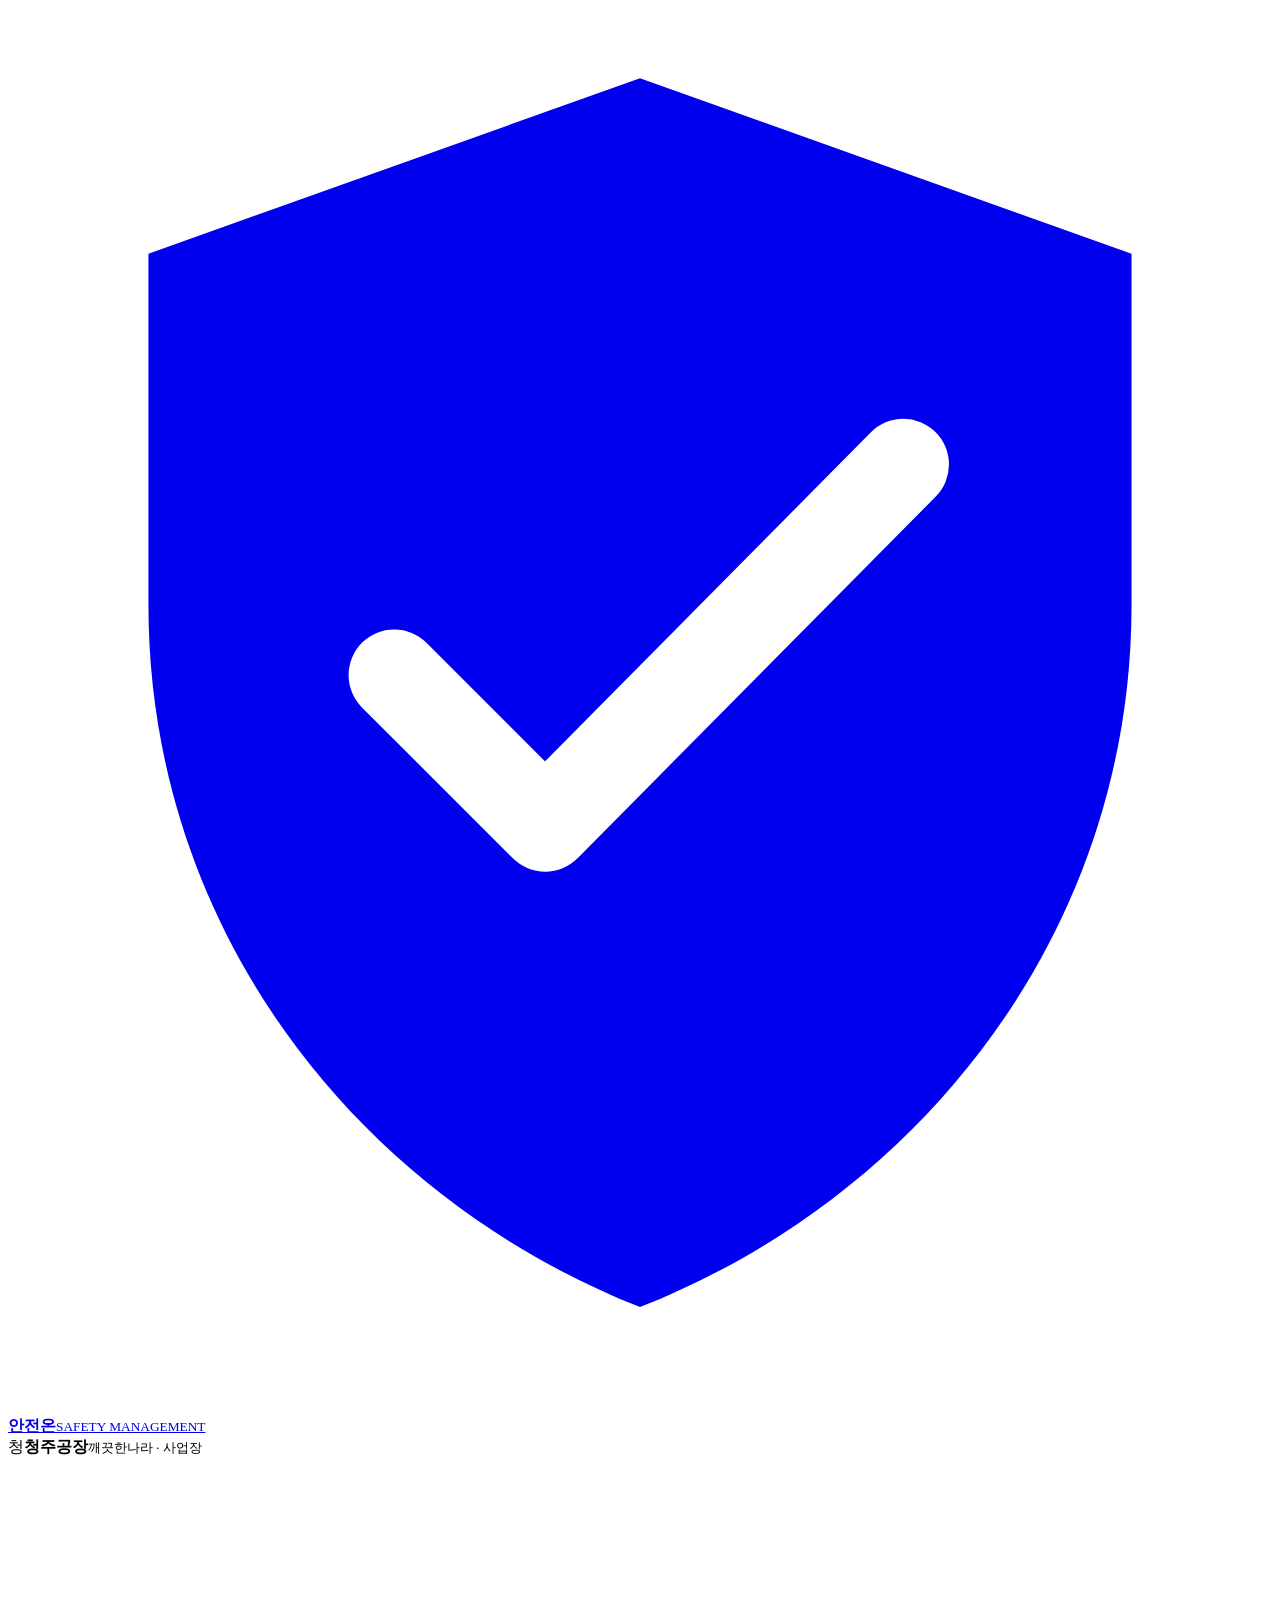
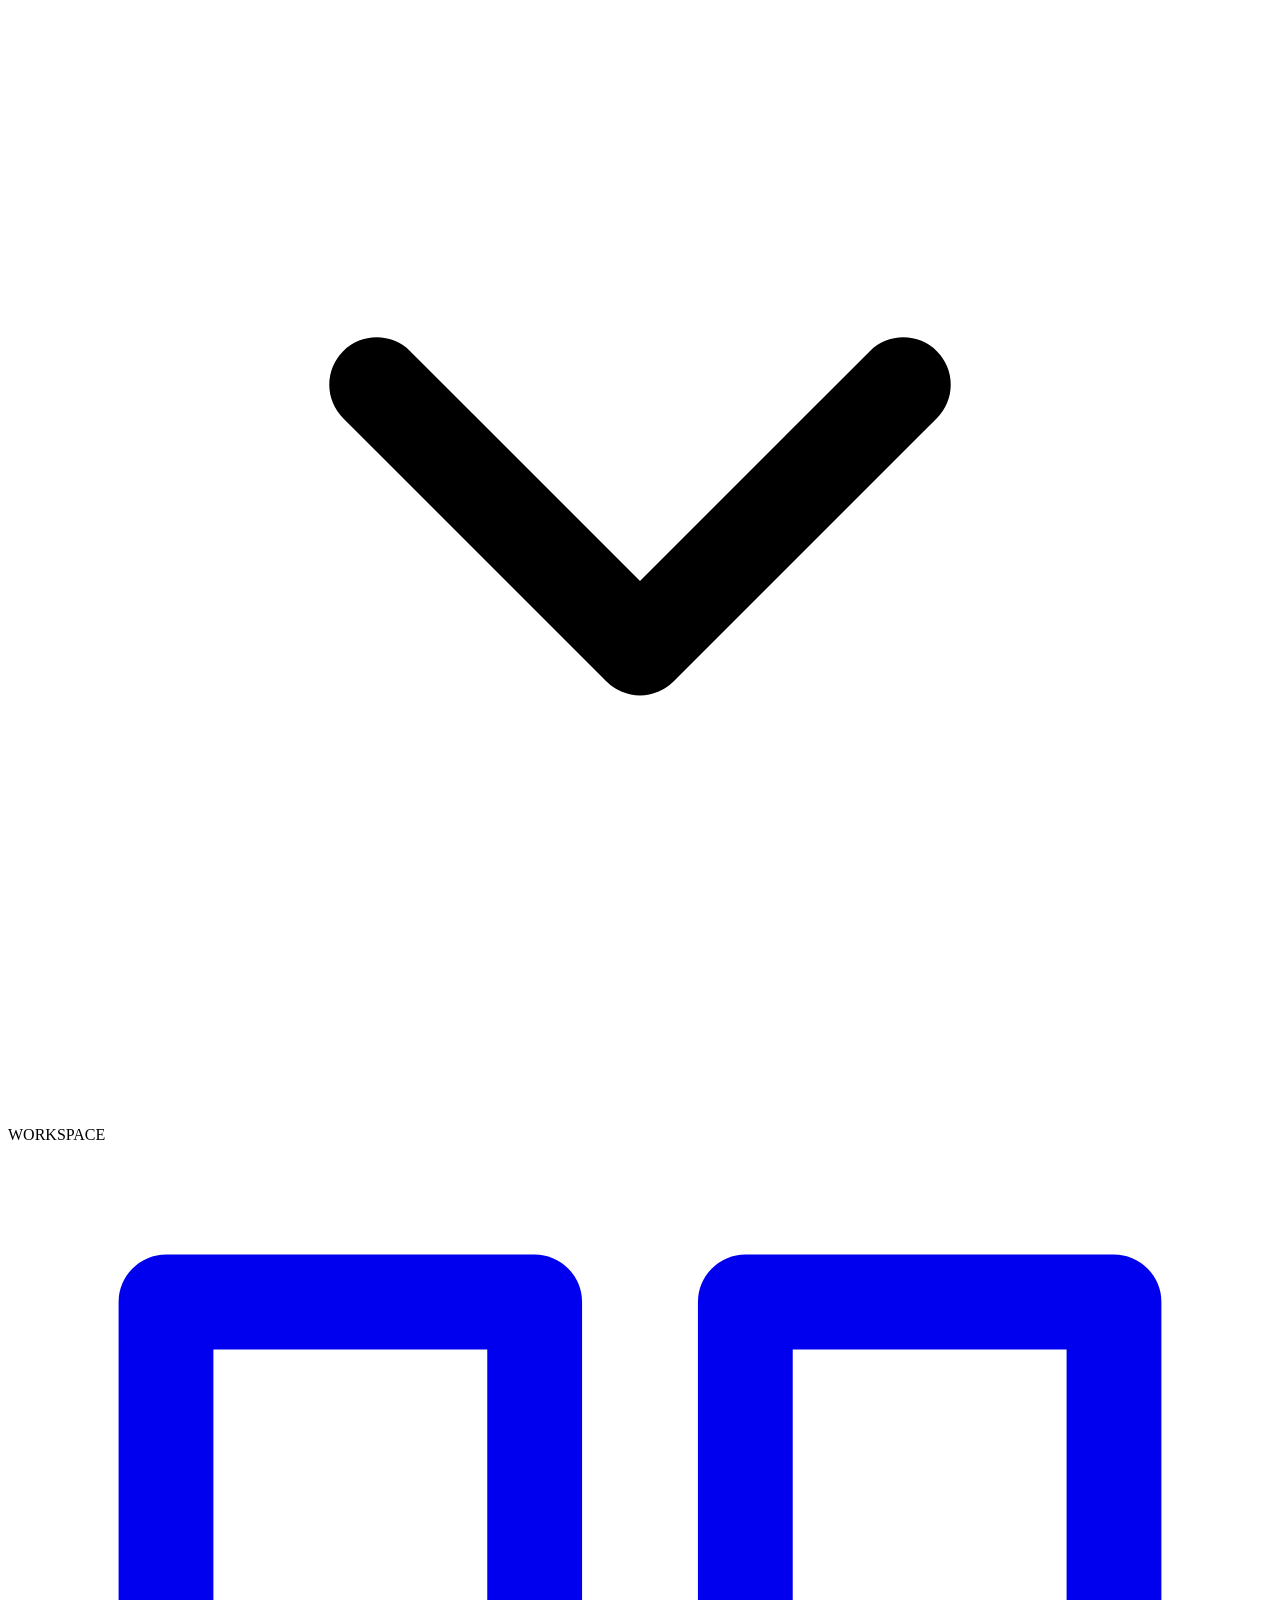
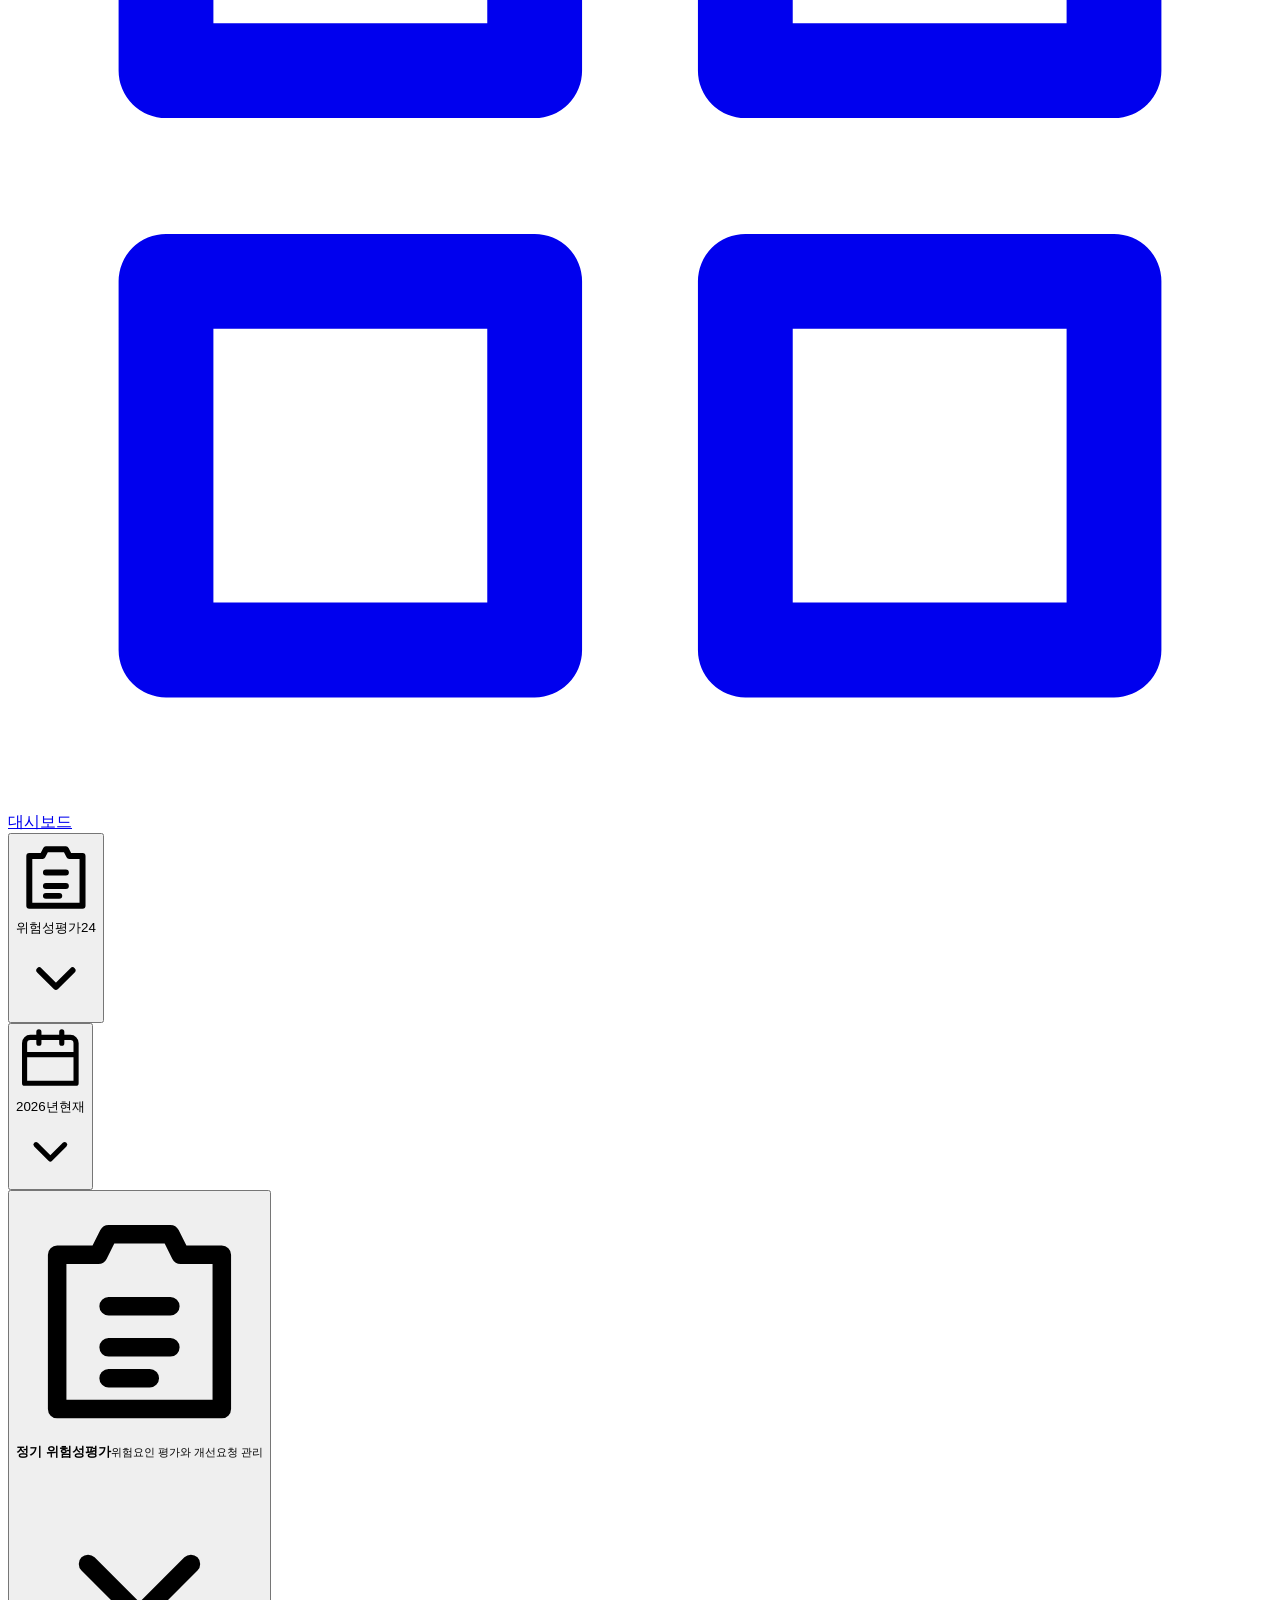
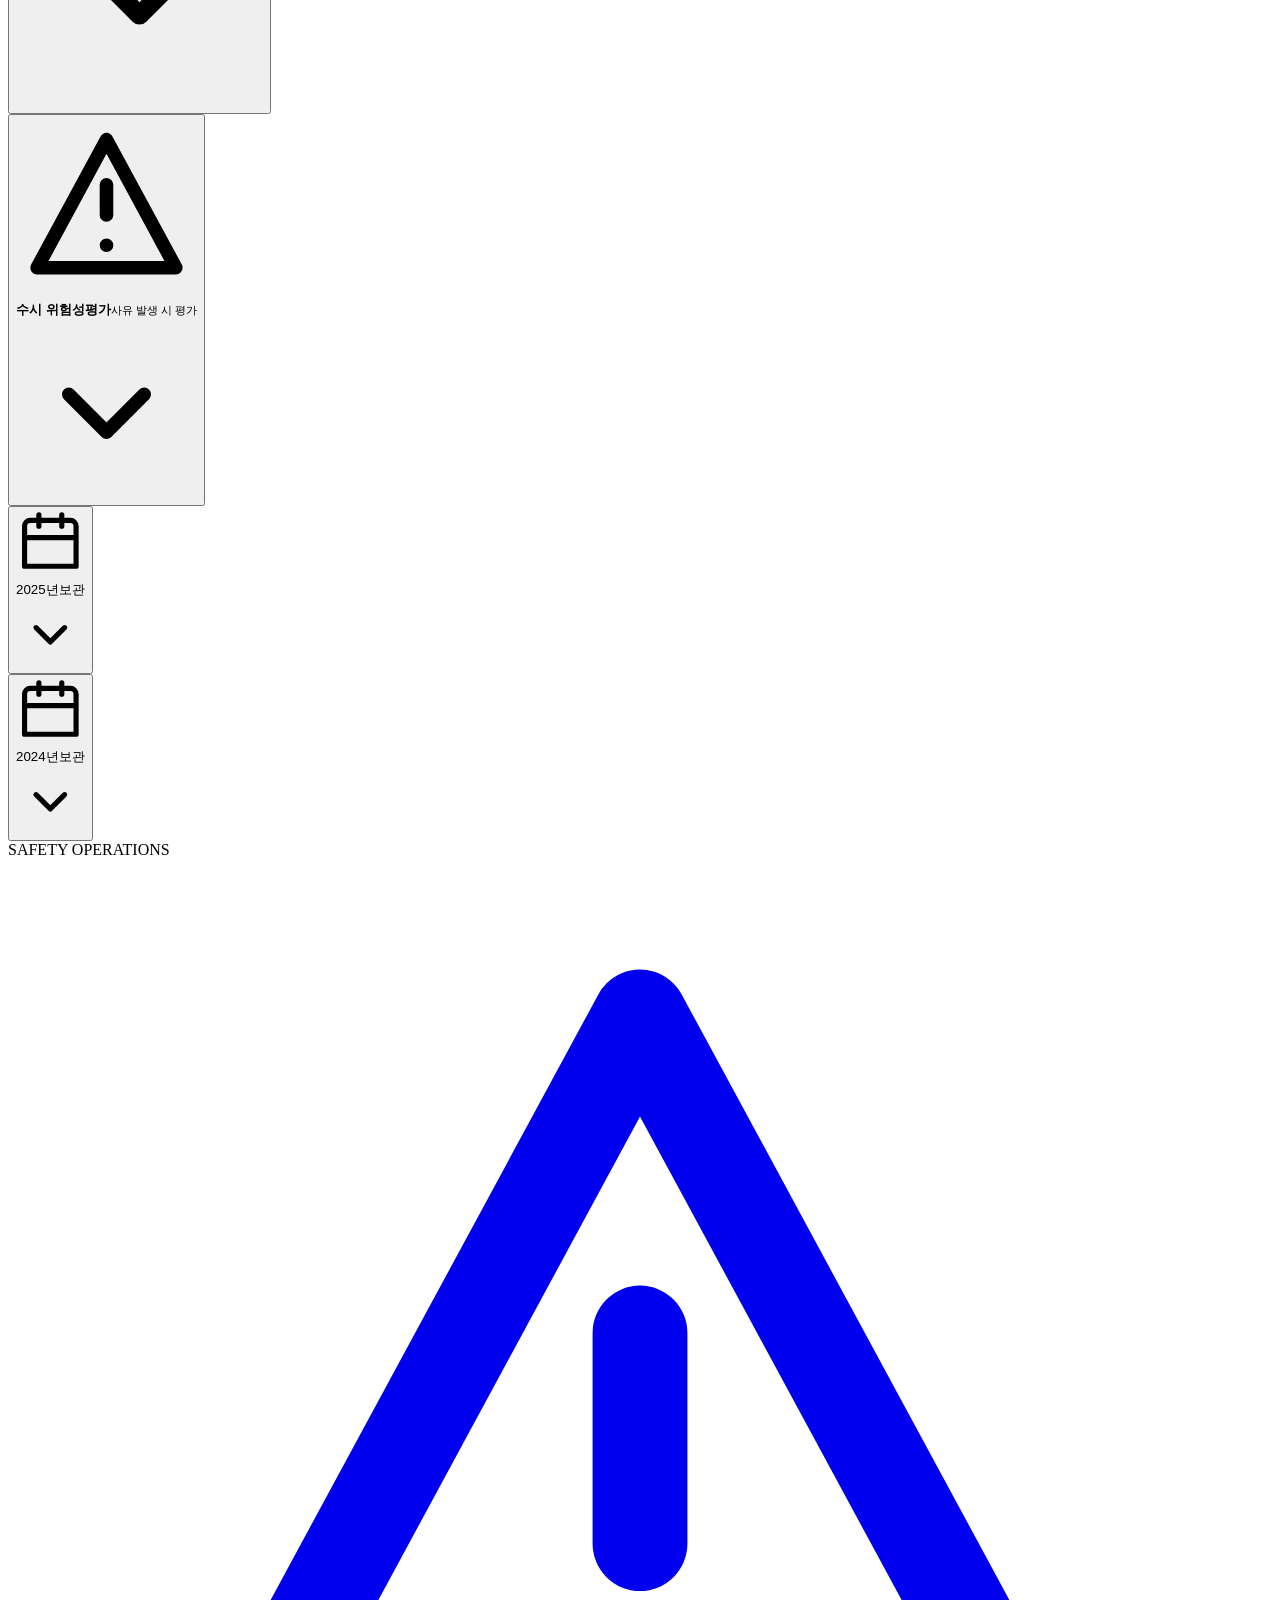
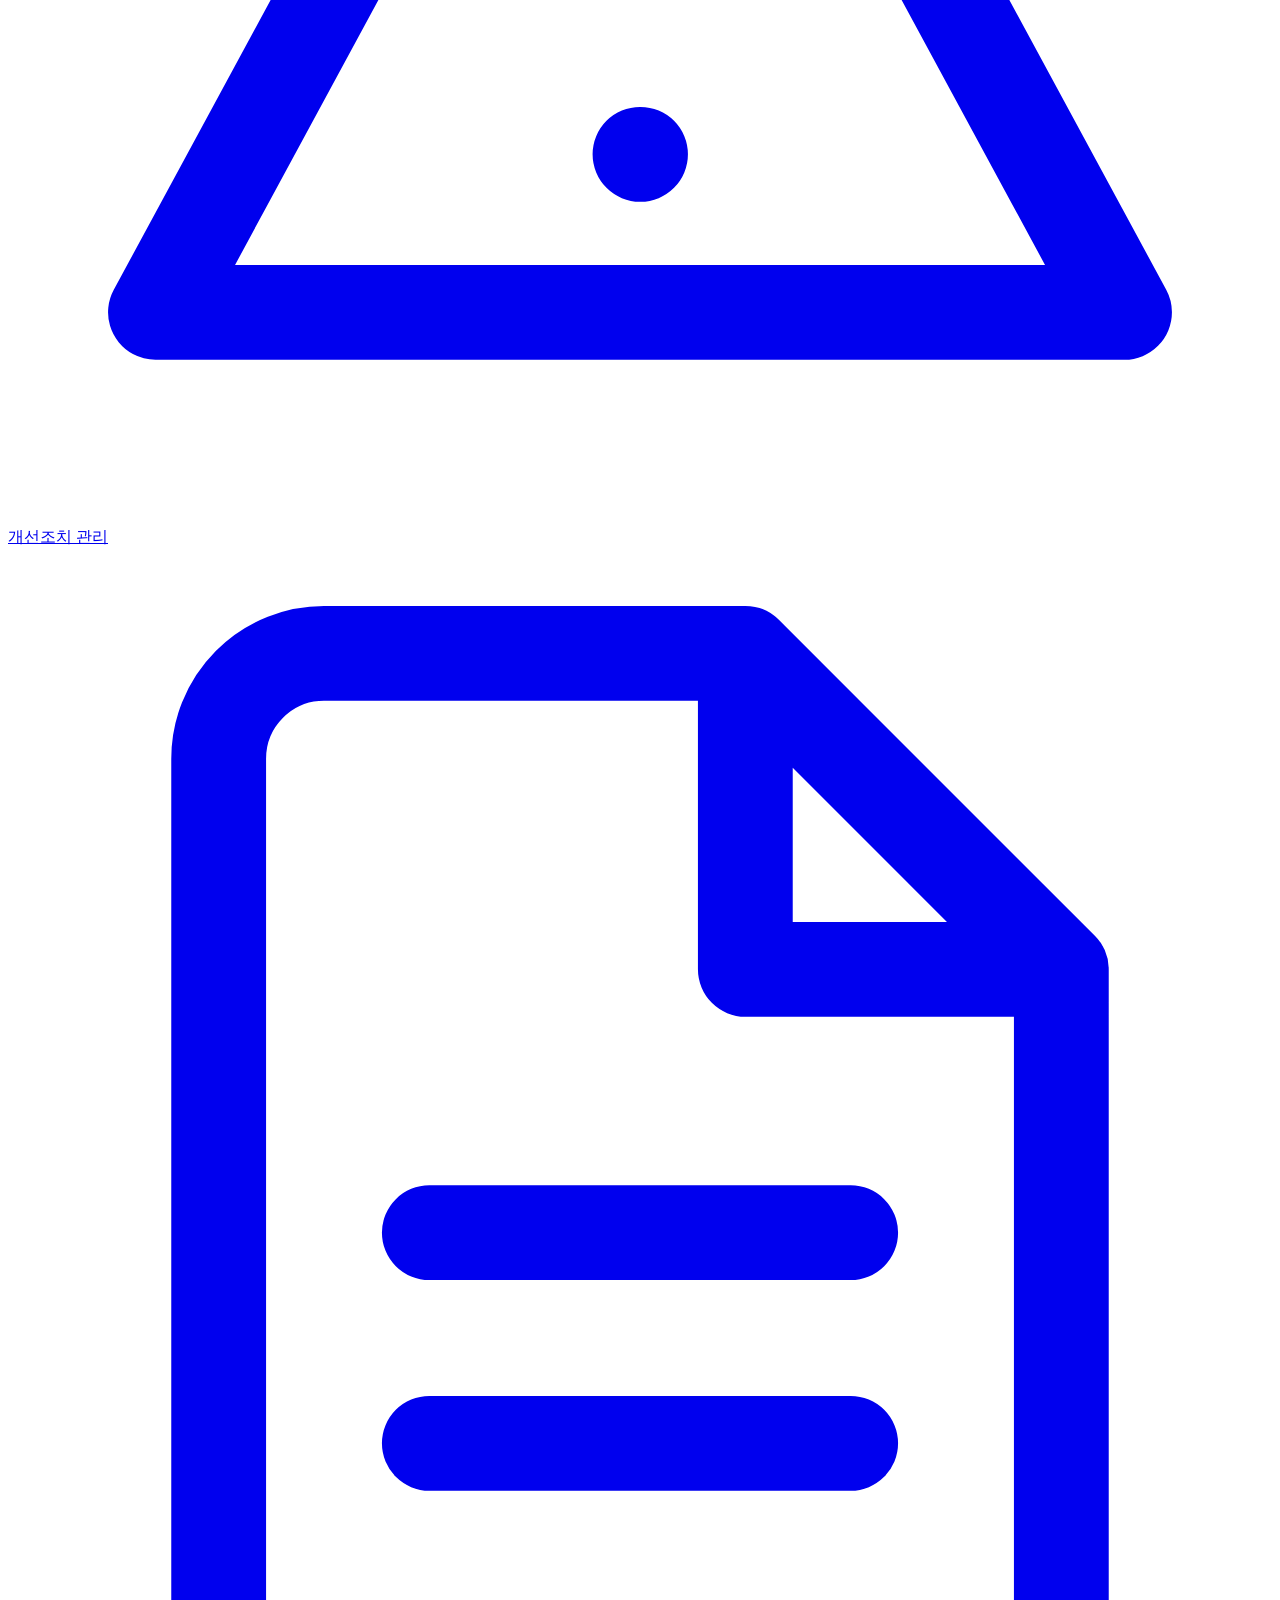
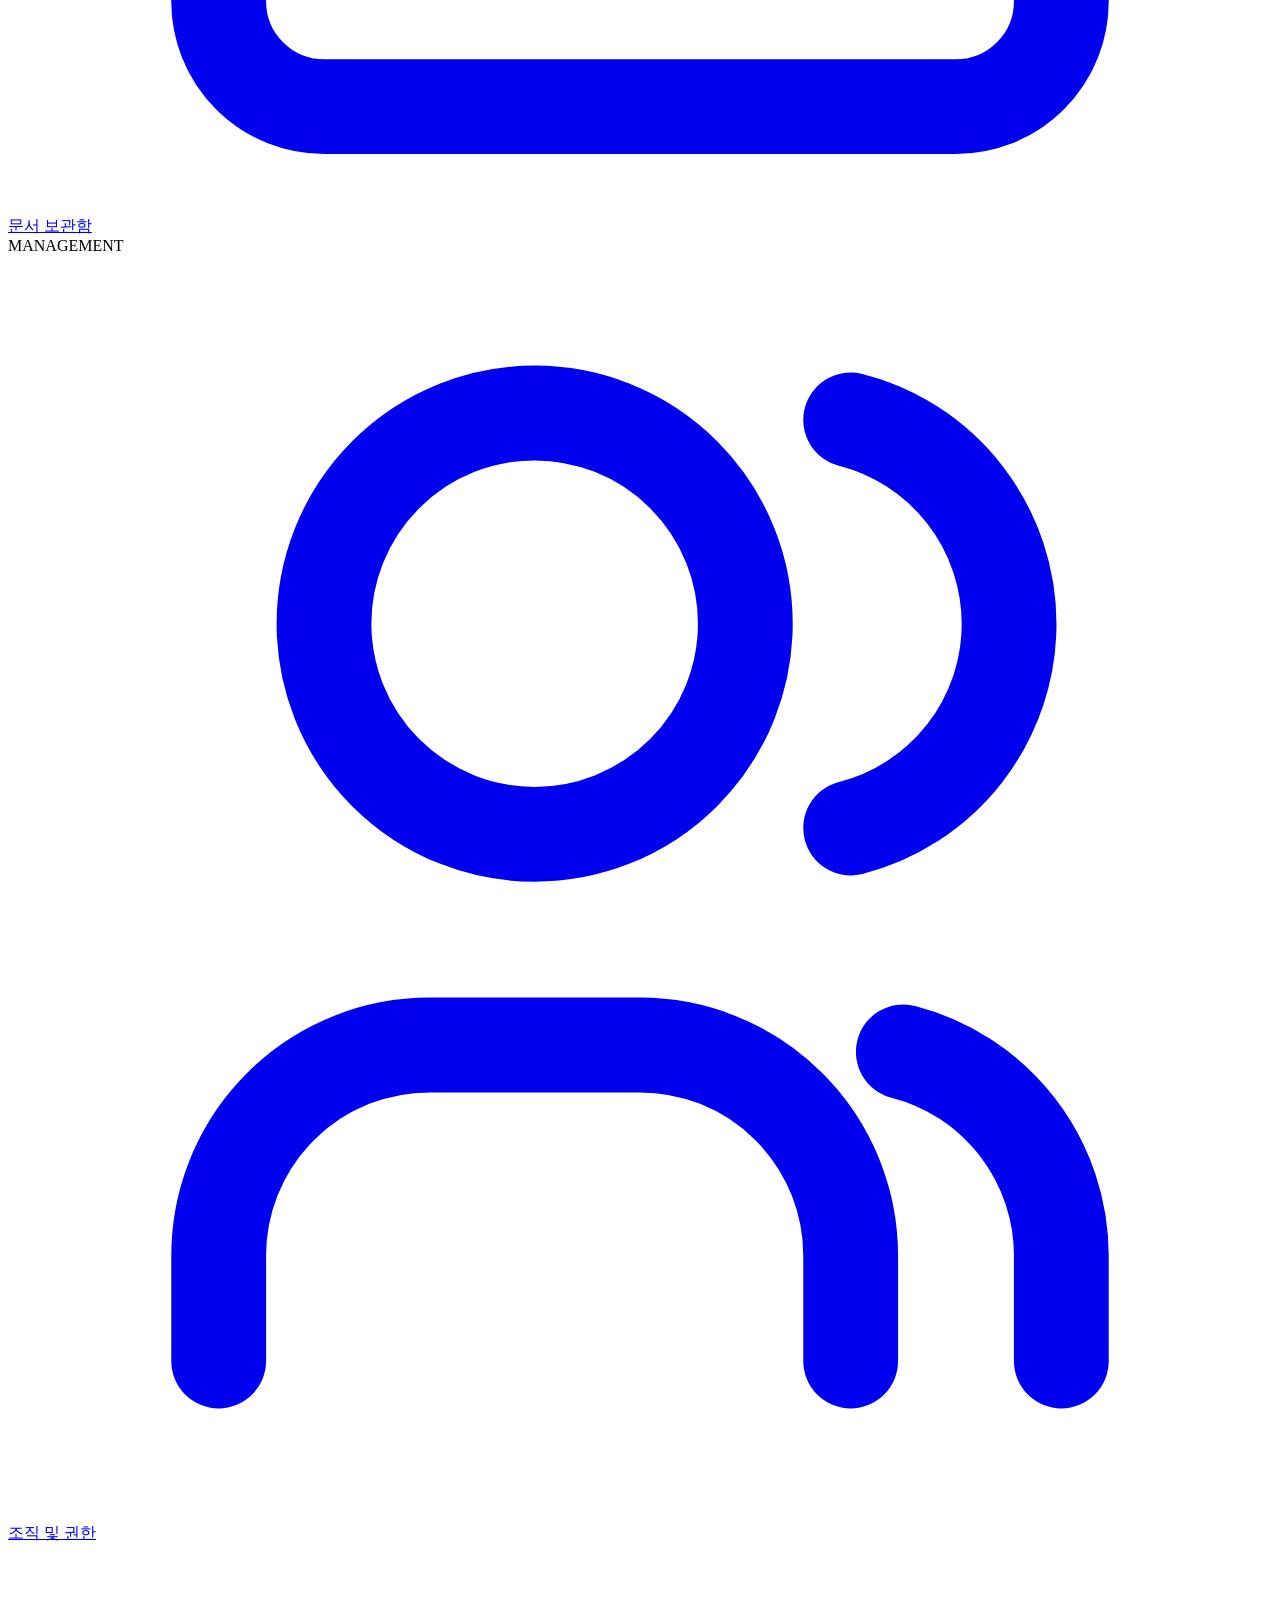
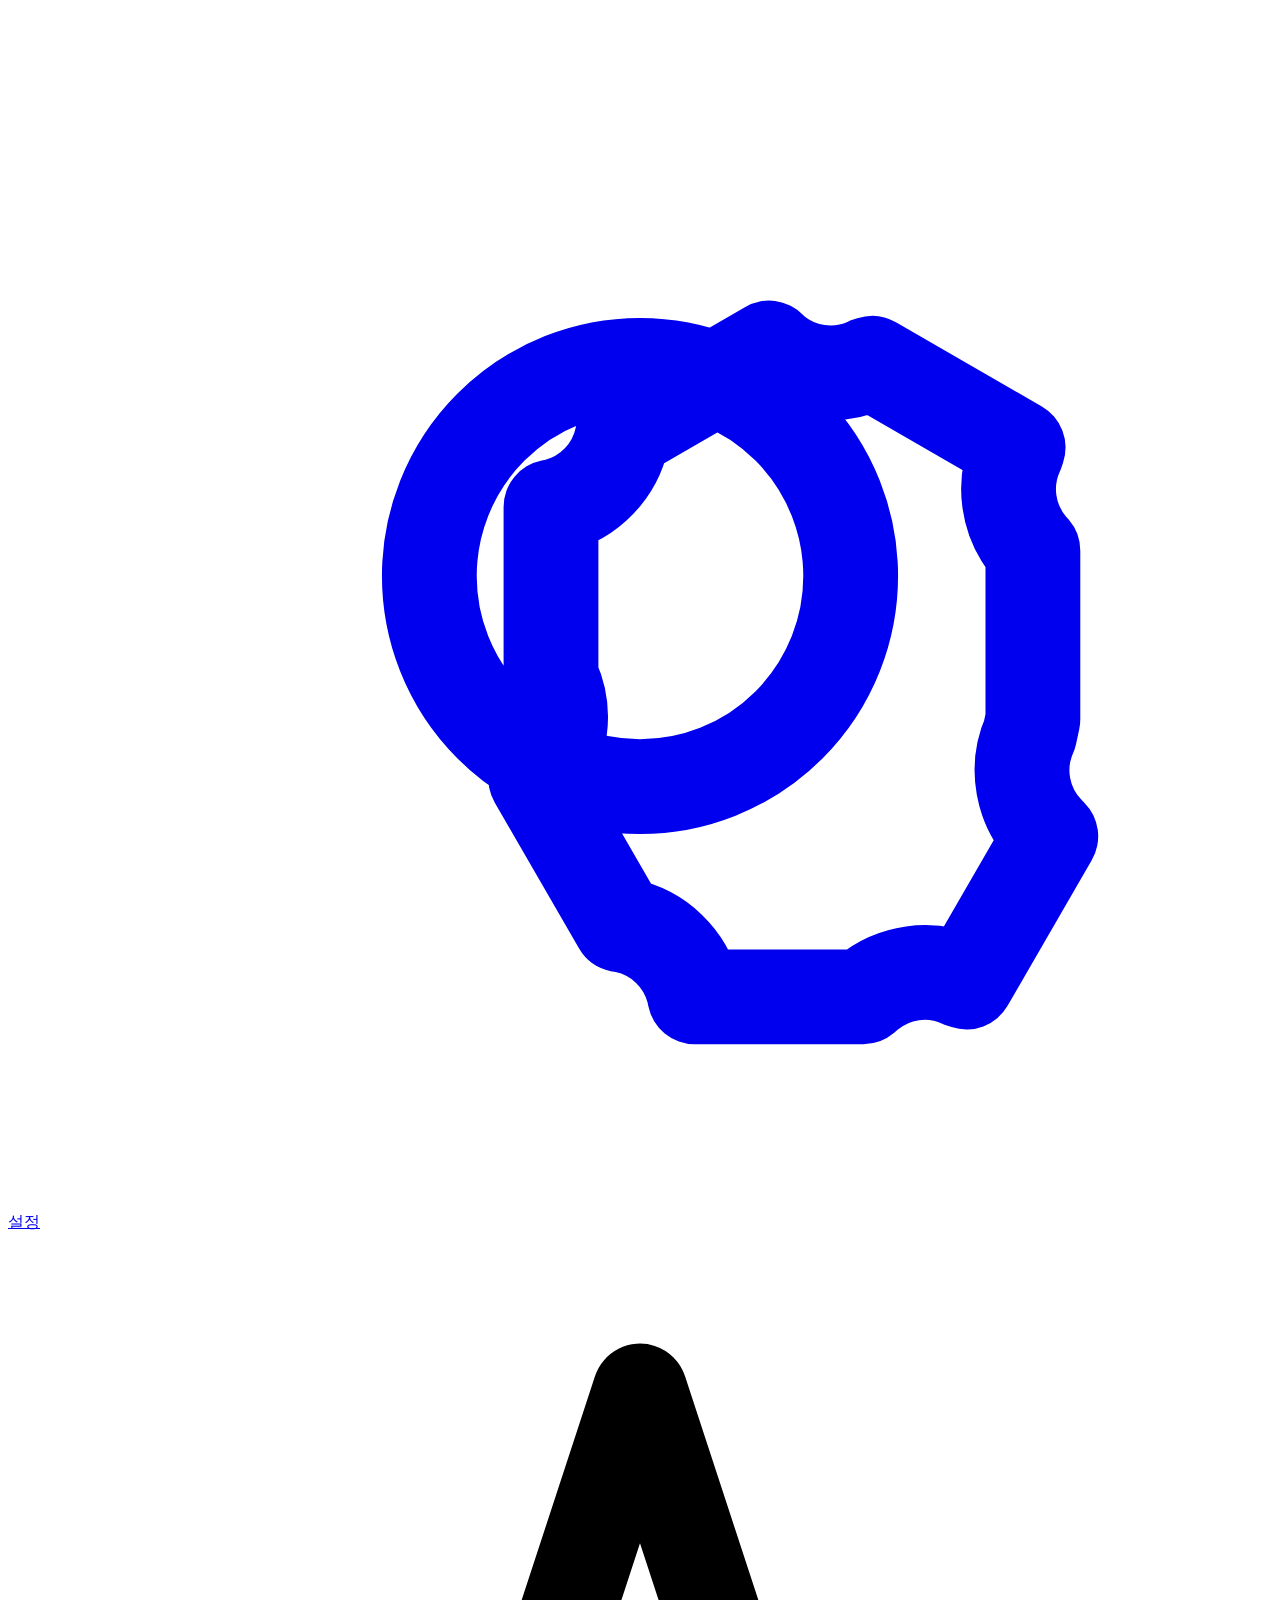
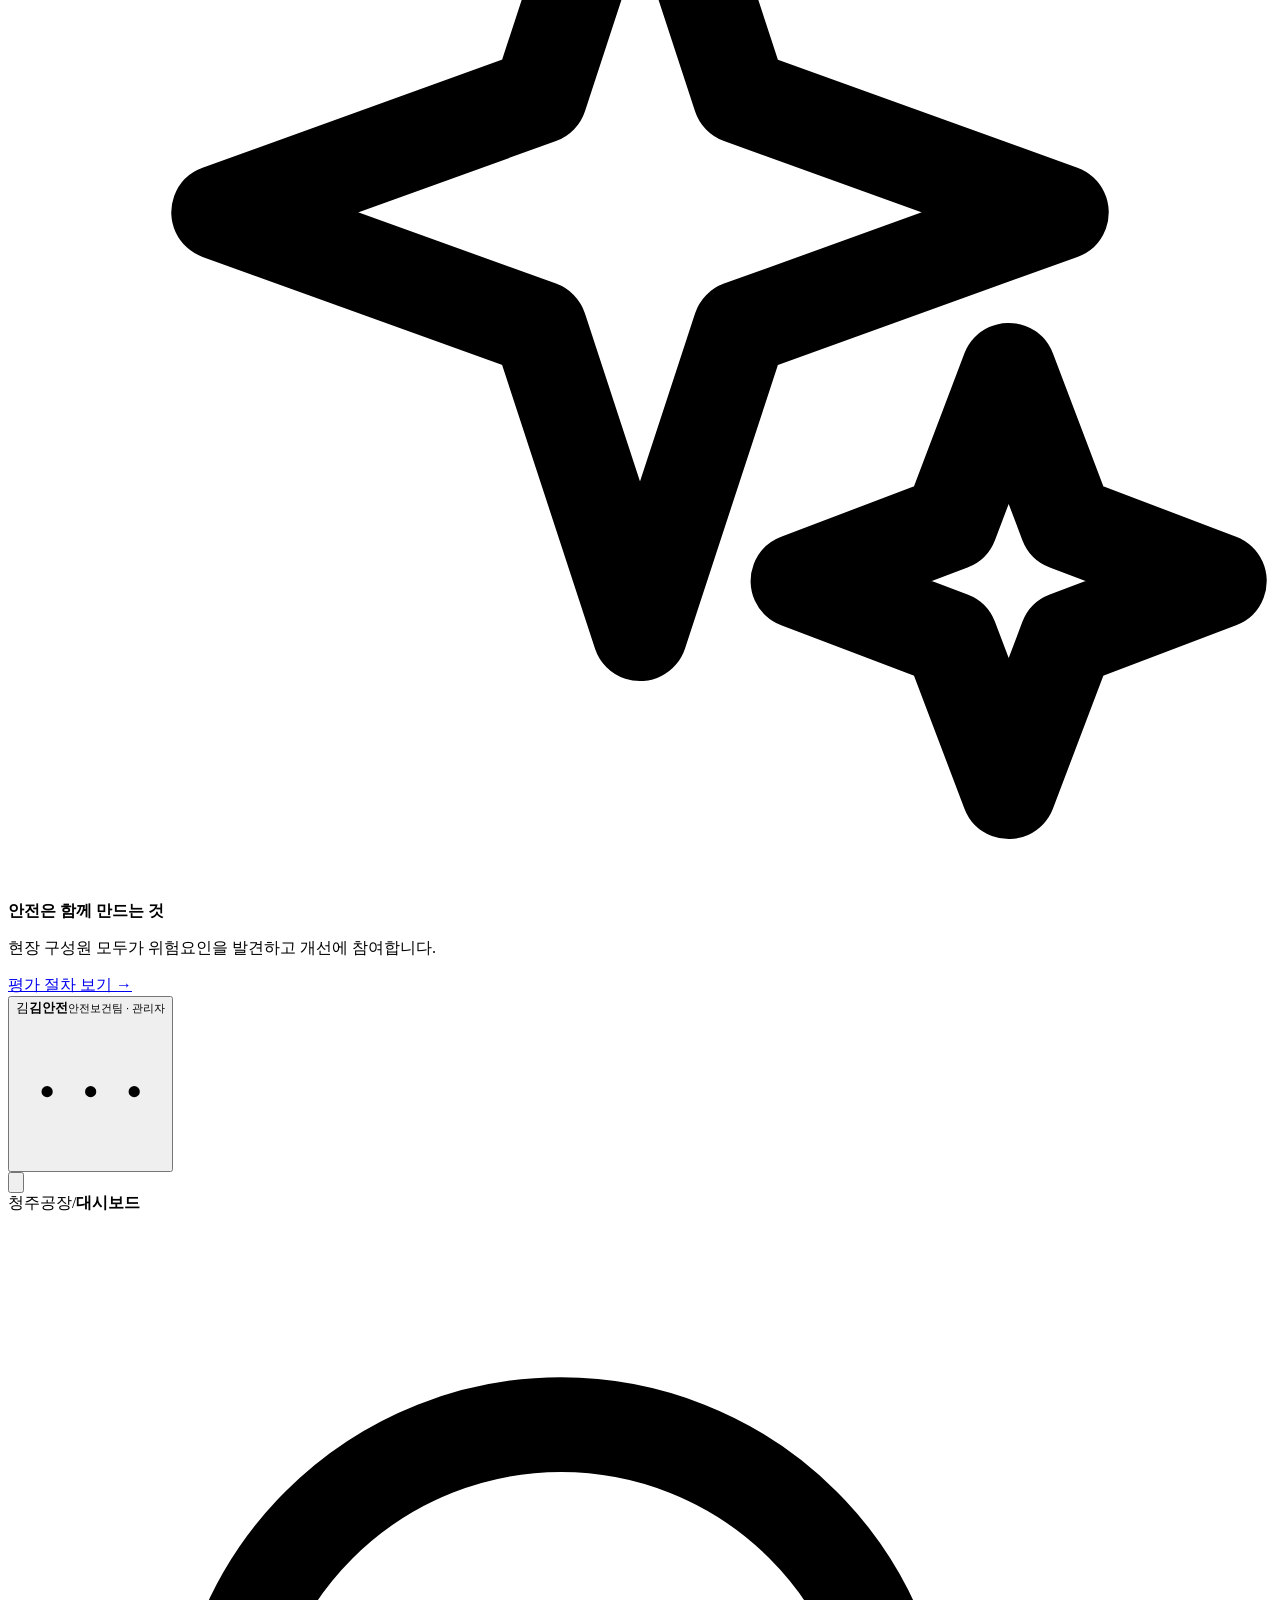
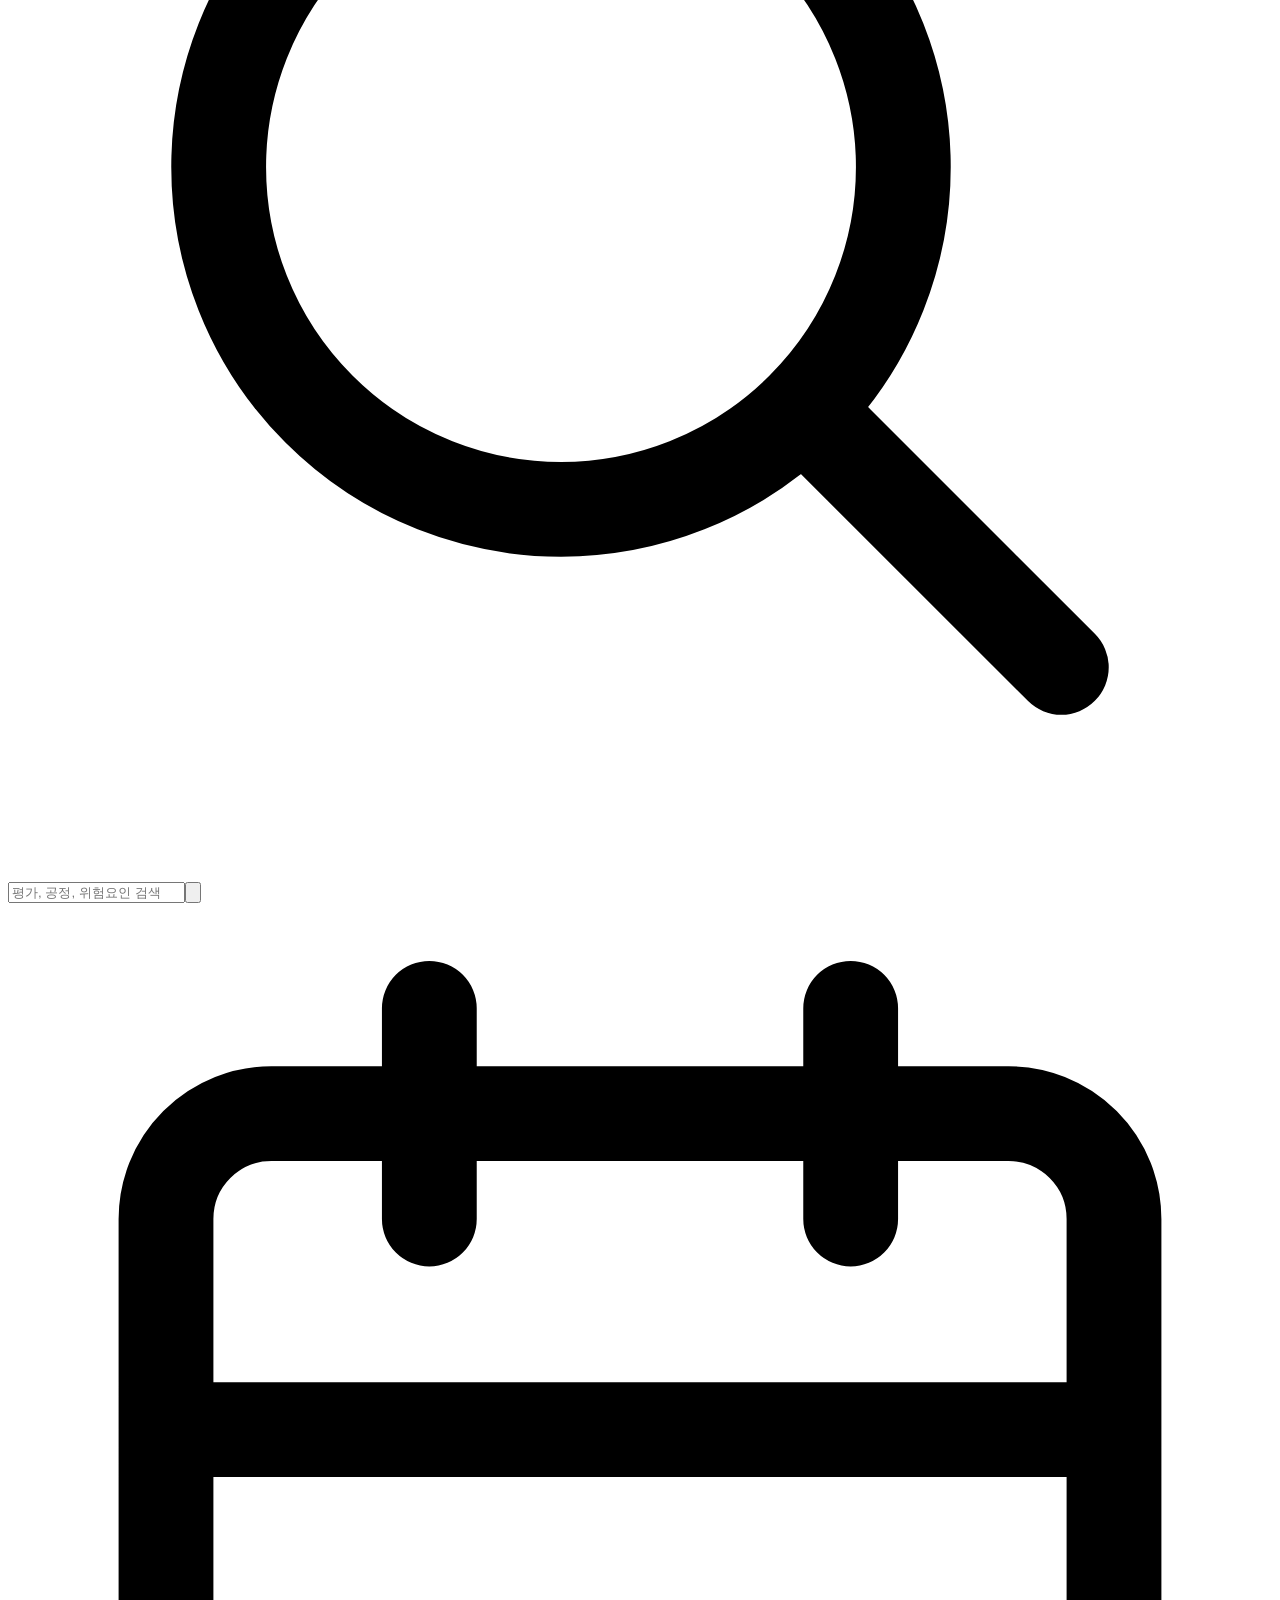
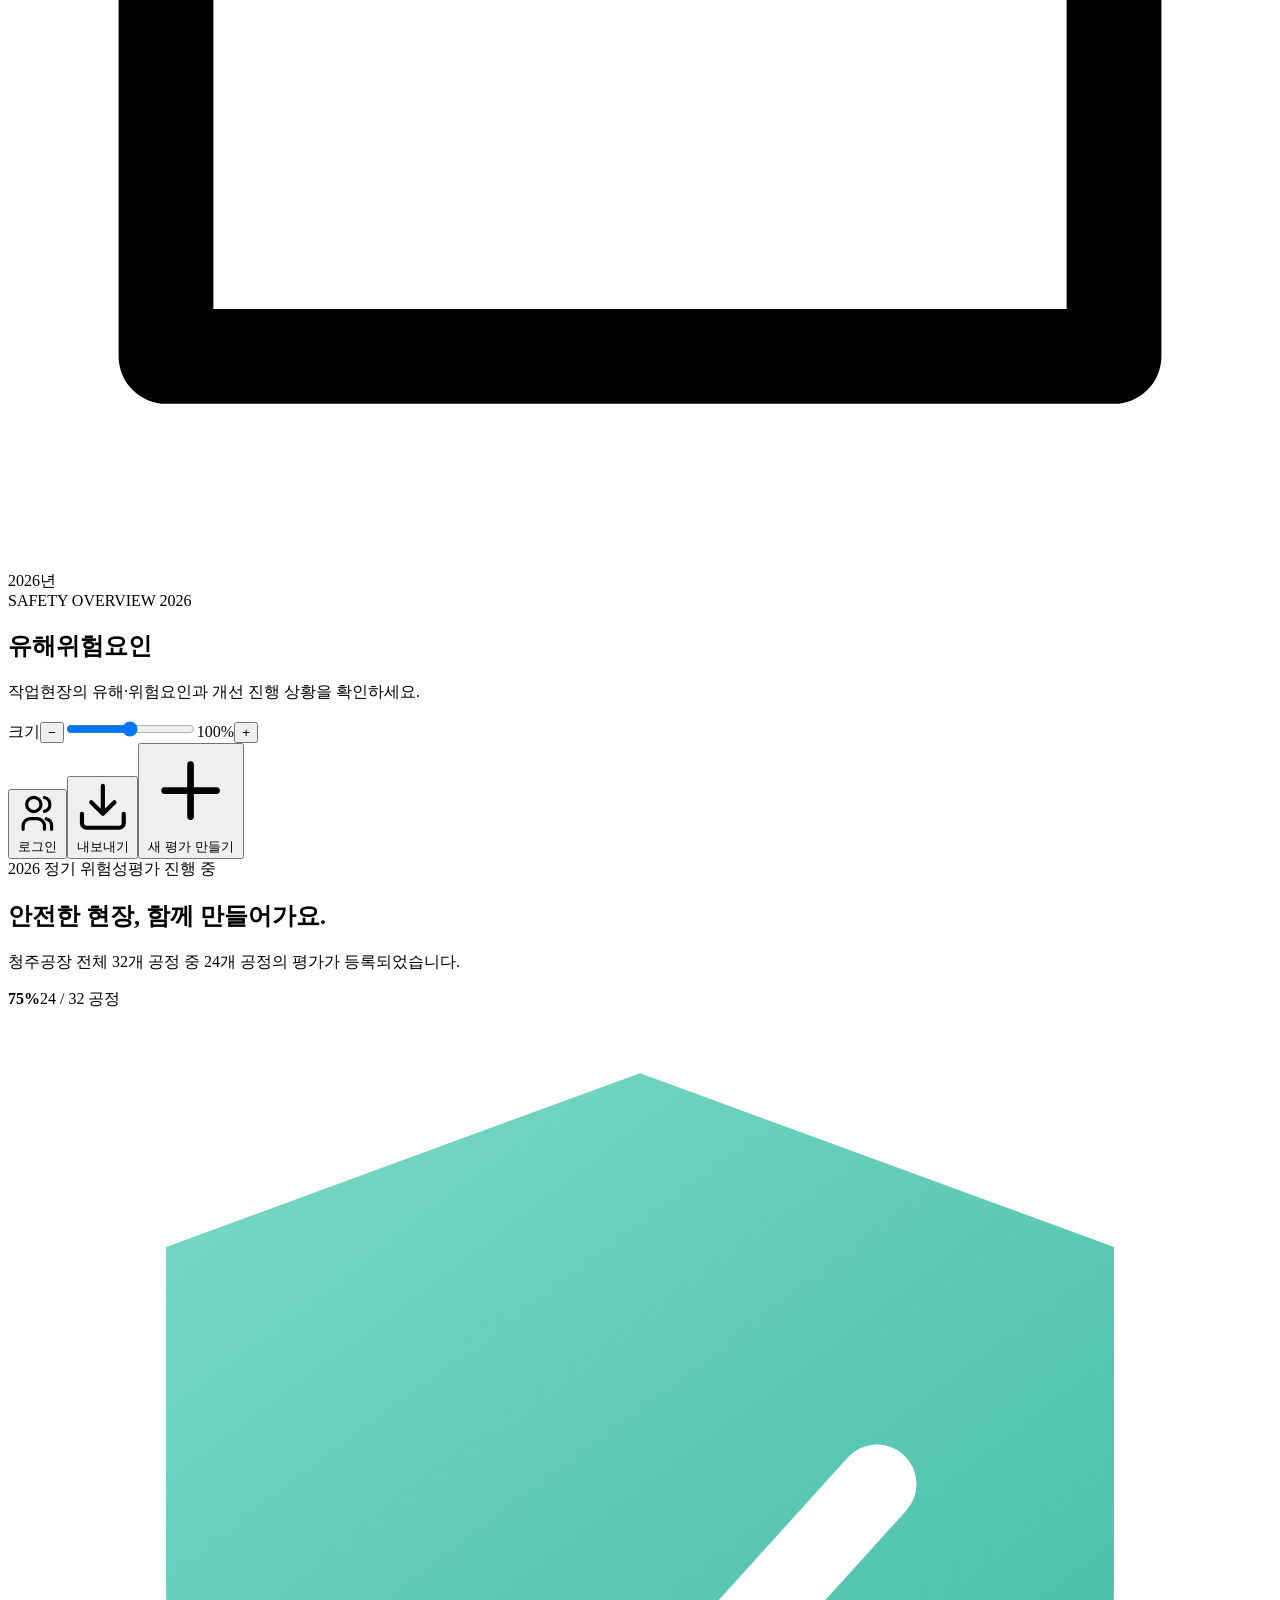
==== commit 6519123d: "genspark auto-backup" ====
--- a/target/classes/static/index.html
+++ b/target/classes/static/index.html
@@ -1 +1 @@
-<!DOCTYPE html><html lang="ko"><head><meta charset="UTF-8"/><meta name="viewport" content="width=device-width, initial-scale=1.0"/><meta name="theme-color" content="#f6f8fa"/><title>안전온 | 위험성평가 현황</title><meta name="description" content="현장의 위험을 먼저 발견하고 함께 개선하는 위험성평가 플랫폼"/><link rel="icon" type="image/svg+xml" href="/static/favicon.svg"/><link href="/static/style.css" rel="stylesheet"/><script src="/static/app.js" defer=""></script></head><body><div class="app-shell"><aside class="sidebar" id="sidebar"><a class="brand" href="#overview" aria-label="안전온 홈"><span class="brand-mark"><svg viewBox="0 0 36 40" fill="none" aria-hidden="true"><path d="M18 2 32 7v10c0 9.2-5.9 16.8-14 20C9.9 33.8 4 26.2 4 17V7l14-5Z" fill="currentColor"></path><path d="m11 19 4.3 4.3L25.5 13" stroke="#fff" stroke-width="2.6" stroke-linecap="round" stroke-linejoin="round"></path></svg></span><span class="brand-copy"><strong>안전온</strong><small>SAFETY MANAGEMENT</small></span></a><div class="workspace-switcher"><span class="workspace-avatar">청</span><span class="workspace-copy"><strong>청주공장</strong><small>깨끗한나라 · 사업장</small></span><svg class="workspace-chevron" viewBox="0 0 24 24" fill="none" stroke="currentColor" stroke-width="1.8" stroke-linecap="round" stroke-linejoin="round" aria-hidden="true"><path d="m7 10 5 5 5-5"></path></svg></div><div class="nav-section-label">WORKSPACE</div><nav class="side-nav workspace-home-nav" aria-label="워크스페이스"><a class="nav-item active dashboard-nav-item" href="#overview"><svg class="" viewBox="0 0 24 24" fill="none" stroke="currentColor" stroke-width="1.8" stroke-linecap="round" stroke-linejoin="round" aria-hidden="true"><path d="M3 3h7v7H3zM14 3h7v7h-7zM14 14h7v7h-7zM3 14h7v7H3z"></path></svg><span>대시보드</span></a></nav><section class="workspace-tree" aria-label="위험성평가 분류"><button class="workspace-assessment-toggle is-open" type="button" data-tree-toggle="workspace-assessments" aria-expanded="true" aria-controls="workspace-assessments-content"><span class="workspace-assessment-icon"><svg class="" viewBox="0 0 24 24" fill="none" stroke="currentColor" stroke-width="1.8" stroke-linecap="round" stroke-linejoin="round" aria-hidden="true"><path d="M9 4h6l1 2h4v15H4V6h4l1-2zM9 11h6M9 15h6M9 18h4"></path></svg></span><span class="workspace-assessment-title">위험성평가</span><span class="workspace-assessment-count">24</span><svg class="tree-chevron" viewBox="0 0 24 24" fill="none" stroke="currentColor" stroke-width="1.8" stroke-linecap="round" stroke-linejoin="round" aria-hidden="true"><path d="m7 10 5 5 5-5"></path></svg></button><div class="workspace-tree-content" id="workspace-assessments-content"><div class="tree-year-group"><button class="tree-toggle tree-year-toggle is-open" type="button" data-tree-toggle="year-2026" aria-expanded="true" aria-controls="year-content-2026"><span class="tree-year-icon"><svg class="" viewBox="0 0 24 24" fill="none" stroke="currentColor" stroke-width="1.8" stroke-linecap="round" stroke-linejoin="round" aria-hidden="true"><path d="M8 2v4M16 2v4M3 10h18M5 4h14a2 2 0 0 1 2 2v14H3V6a2 2 0 0 1 2-2z"></path></svg></span><span class="tree-year-label">2026년</span><span class="tree-current-badge">현재</span><svg class="tree-chevron" viewBox="0 0 24 24" fill="none" stroke="currentColor" stroke-width="1.8" stroke-linecap="round" stroke-linejoin="round" aria-hidden="true"><path d="m7 10 5 5 5-5"></path></svg></button><div class="tree-year-content" id="year-content-2026"><div class="tree-category-group"><button class="tree-toggle tree-category-toggle" type="button" data-tree-toggle="category-2026-regular" aria-expanded="false" aria-controls="category-content-2026-regular"><span class="tree-category-icon category-icon-regular"><svg class="" viewBox="0 0 24 24" fill="none" stroke="currentColor" stroke-width="1.8" stroke-linecap="round" stroke-linejoin="round" aria-hidden="true"><path d="M9 4h6l1 2h4v15H4V6h4l1-2zM9 11h6M9 15h6M9 18h4"></path></svg></span><span class="tree-category-copy"><strong>정기 위험성평가</strong><small>위험요인 평가와 개선요청 관리</small></span><svg class="tree-chevron" viewBox="0 0 24 24" fill="none" stroke="currentColor" stroke-width="1.8" stroke-linecap="round" stroke-linejoin="round" aria-hidden="true"><path d="m7 10 5 5 5-5"></path></svg></button><div class="tree-category-content" id="category-content-2026-regular" hidden=""><div class="tree-subfolder-group"><button class="tree-toggle tree-subfolder-toggle" type="button" data-tree-toggle="subfolder-2026-regular-hazards" aria-expanded="false" aria-controls="subfolder-content-2026-regular-hazards"><span class="tree-subfolder-marker"></span><span>위험성평가 (유해위험요인)</span><svg class="tree-chevron" viewBox="0 0 24 24" fill="none" stroke="currentColor" stroke-width="1.8" stroke-linecap="round" stroke-linejoin="round" aria-hidden="true"><path d="m7 10 5 5 5-5"></path></svg></button><div class="tree-subfolder-content" id="subfolder-content-2026-regular-hazards" hidden=""><div class="tree-team-group"><button class="tree-toggle tree-team-toggle" type="button" data-tree-toggle="department-2026-regular-hazards-team-0" aria-expanded="false" aria-controls="department-content-2026-regular-hazards-team-0"><span class="tree-team-marker"></span><span class="tree-team-name">제지생산1팀</span><svg class="tree-chevron" viewBox="0 0 24 24" fill="none" stroke="currentColor" stroke-width="1.8" stroke-linecap="round" stroke-linejoin="round" aria-hidden="true"><path d="m7 10 5 5 5-5"></path></svg></button><div class="tree-process-content" id="department-content-2026-regular-hazards-team-0" hidden=""><div class="tree-process-entry"><button class="tree-selectable tree-process-leaf" type="button" data-workspace-selection="2026년 / 정기 위험성평가 / 위험성평가 (유해위험요인) / 제지생산1팀 / 원질"><span class="tree-process-marker"></span><span>원질</span></button><label class="tree-file-upload" title="엑셀 업로드" aria-label="2026년 / 정기 위험성평가 / 위험성평가 (유해위험요인) / 제지생산1팀 / 원질 엑셀 업로드"><svg class="" viewBox="0 0 24 24" fill="none" stroke="currentColor" stroke-width="1.8" stroke-linecap="round" stroke-linejoin="round" aria-hidden="true"><path d="M12 5v14M5 12h14"></path></svg><span>파일</span><input type="file" accept=".xlsx,.xls" multiple="" data-regular-upload="xlsx" data-upload-path="2026년 / 정기 위험성평가 / 위험성평가 (유해위험요인) / 제지생산1팀 / 원질"/></label></div><div class="tree-process-entry"><button class="tree-selectable tree-process-leaf" type="button" data-workspace-selection="2026년 / 정기 위험성평가 / 위험성평가 (유해위험요인) / 제지생산1팀 / 초지"><span class="tree-process-marker"></span><span>초지</span></button><label class="tree-file-upload" title="엑셀 업로드" aria-label="2026년 / 정기 위험성평가 / 위험성평가 (유해위험요인) / 제지생산1팀 / 초지 엑셀 업로드"><svg class="" viewBox="0 0 24 24" fill="none" stroke="currentColor" stroke-width="1.8" stroke-linecap="round" stroke-linejoin="round" aria-hidden="true"><path d="M12 5v14M5 12h14"></path></svg><span>파일</span><input type="file" accept=".xlsx,.xls" multiple="" data-regular-upload="xlsx" data-upload-path="2026년 / 정기 위험성평가 / 위험성평가 (유해위험요인) / 제지생산1팀 / 초지"/></label></div></div></div><div class="tree-team-group"><button class="tree-toggle tree-team-toggle" type="button" data-tree-toggle="department-2026-regular-hazards-team-1" aria-expanded="false" aria-controls="department-content-2026-regular-hazards-team-1"><span class="tree-team-marker"></span><span class="tree-team-name">제지생산2팀</span><svg class="tree-chevron" viewBox="0 0 24 24" fill="none" stroke="currentColor" stroke-width="1.8" stroke-linecap="round" stroke-linejoin="round" aria-hidden="true"><path d="m7 10 5 5 5-5"></path></svg></button><div class="tree-process-content" id="department-content-2026-regular-hazards-team-1" hidden=""><div class="tree-process-entry"><button class="tree-selectable tree-process-leaf" type="button" data-workspace-selection="2026년 / 정기 위험성평가 / 위험성평가 (유해위험요인) / 제지생산2팀 / 카타"><span class="tree-process-marker"></span><span>카타</span></button><label class="tree-file-upload" title="엑셀 업로드" aria-label="2026년 / 정기 위험성평가 / 위험성평가 (유해위험요인) / 제지생산2팀 / 카타 엑셀 업로드"><svg class="" viewBox="0 0 24 24" fill="none" stroke="currentColor" stroke-width="1.8" stroke-linecap="round" stroke-linejoin="round" aria-hidden="true"><path d="M12 5v14M5 12h14"></path></svg><span>파일</span><input type="file" accept=".xlsx,.xls" multiple="" data-regular-upload="xlsx" data-upload-path="2026년 / 정기 위험성평가 / 위험성평가 (유해위험요인) / 제지생산2팀 / 카타"/></label></div><div class="tree-process-entry"><button class="tree-selectable tree-process-leaf" type="button" data-workspace-selection="2026년 / 정기 위험성평가 / 위험성평가 (유해위험요인) / 제지생산2팀 / 포장"><span class="tree-process-marker"></span><span>포장</span></button><label class="tree-file-upload" title="엑셀 업로드" aria-label="2026년 / 정기 위험성평가 / 위험성평가 (유해위험요인) / 제지생산2팀 / 포장 엑셀 업로드"><svg class="" viewBox="0 0 24 24" fill="none" stroke="currentColor" stroke-width="1.8" stroke-linecap="round" stroke-linejoin="round" aria-hidden="true"><path d="M12 5v14M5 12h14"></path></svg><span>파일</span><input type="file" accept=".xlsx,.xls" multiple="" data-regular-upload="xlsx" data-upload-path="2026년 / 정기 위험성평가 / 위험성평가 (유해위험요인) / 제지생산2팀 / 포장"/></label></div></div></div><div class="tree-team-group"><button class="tree-toggle tree-team-toggle" type="button" data-tree-toggle="department-2026-regular-hazards-team-2" aria-expanded="false" aria-controls="department-content-2026-regular-hazards-team-2"><span class="tree-team-marker"></span><span class="tree-team-name">화장지생산팀</span><svg class="tree-chevron" viewBox="0 0 24 24" fill="none" stroke="currentColor" stroke-width="1.8" stroke-linecap="round" stroke-linejoin="round" aria-hidden="true"><path d="m7 10 5 5 5-5"></path></svg></button><div class="tree-process-content" id="department-content-2026-regular-hazards-team-2" hidden=""><div class="tree-process-entry"><button class="tree-selectable tree-process-leaf" type="button" data-workspace-selection="2026년 / 정기 위험성평가 / 위험성평가 (유해위험요인) / 화장지생산팀 / 초지"><span class="tree-process-marker"></span><span>초지</span></button><label class="tree-file-upload" title="엑셀 업로드" aria-label="2026년 / 정기 위험성평가 / 위험성평가 (유해위험요인) / 화장지생산팀 / 초지 엑셀 업로드"><svg class="" viewBox="0 0 24 24" fill="none" stroke="currentColor" stroke-width="1.8" stroke-linecap="round" stroke-linejoin="round" aria-hidden="true"><path d="M12 5v14M5 12h14"></path></svg><span>파일</span><input type="file" accept=".xlsx,.xls" multiple="" data-regular-upload="xlsx" data-upload-path="2026년 / 정기 위험성평가 / 위험성평가 (유해위험요인) / 화장지생산팀 / 초지"/></label></div><div class="tree-process-entry"><button class="tree-selectable tree-process-leaf" type="button" data-workspace-selection="2026년 / 정기 위험성평가 / 위험성평가 (유해위험요인) / 화장지생산팀 / 가공"><span class="tree-process-marker"></span><span>가공</span></button><label class="tree-file-upload" title="엑셀 업로드" aria-label="2026년 / 정기 위험성평가 / 위험성평가 (유해위험요인) / 화장지생산팀 / 가공 엑셀 업로드"><svg class="" viewBox="0 0 24 24" fill="none" stroke="currentColor" stroke-width="1.8" stroke-linecap="round" stroke-linejoin="round" aria-hidden="true"><path d="M12 5v14M5 12h14"></path></svg><span>파일</span><input type="file" accept=".xlsx,.xls" multiple="" data-regular-upload="xlsx" data-upload-path="2026년 / 정기 위험성평가 / 위험성평가 (유해위험요인) / 화장지생산팀 / 가공"/></label></div></div></div><div class="tree-team-entry"><button class="tree-selectable tree-team-leaf" type="button" data-workspace-selection="2026년 / 정기 위험성평가 / 위험성평가 (유해위험요인) / 패드생산팀"><span class="tree-team-marker"></span><span>패드생산팀</span></button><label class="tree-file-upload" title="엑셀 업로드" aria-label="2026년 / 정기 위험성평가 / 위험성평가 (유해위험요인) / 패드생산팀 엑셀 업로드"><svg class="" viewBox="0 0 24 24" fill="none" stroke="currentColor" stroke-width="1.8" stroke-linecap="round" stroke-linejoin="round" aria-hidden="true"><path d="M12 5v14M5 12h14"></path></svg><span>파일</span><input type="file" accept=".xlsx,.xls" multiple="" data-regular-upload="xlsx" data-upload-path="2026년 / 정기 위험성평가 / 위험성평가 (유해위험요인) / 패드생산팀"/></label></div><div class="tree-team-entry"><button class="tree-selectable tree-team-leaf" type="button" data-workspace-selection="2026년 / 정기 위험성평가 / 위험성평가 (유해위험요인) / PS품질보증팀"><span class="tree-team-marker"></span><span>PS품질보증팀</span></button><label class="tree-file-upload" title="엑셀 업로드" aria-label="2026년 / 정기 위험성평가 / 위험성평가 (유해위험요인) / PS품질보증팀 엑셀 업로드"><svg class="" viewBox="0 0 24 24" fill="none" stroke="currentColor" stroke-width="1.8" stroke-linecap="round" stroke-linejoin="round" aria-hidden="true"><path d="M12 5v14M5 12h14"></path></svg><span>파일</span><input type="file" accept=".xlsx,.xls" multiple="" data-regular-upload="xlsx" data-upload-path="2026년 / 정기 위험성평가 / 위험성평가 (유해위험요인) / PS품질보증팀"/></label></div><div class="tree-team-entry"><button class="tree-selectable tree-team-leaf" type="button" data-workspace-selection="2026년 / 정기 위험성평가 / 위험성평가 (유해위험요인) / HL품질보증팀"><span class="tree-team-marker"></span><span>HL품질보증팀</span></button><label class="tree-file-upload" title="엑셀 업로드" aria-label="2026년 / 정기 위험성평가 / 위험성평가 (유해위험요인) / HL품질보증팀 엑셀 업로드"><svg class="" viewBox="0 0 24 24" fill="none" stroke="currentColor" stroke-width="1.8" stroke-linecap="round" stroke-linejoin="round" aria-hidden="true"><path d="M12 5v14M5 12h14"></path></svg><span>파일</span><input type="file" accept=".xlsx,.xls" multiple="" data-regular-upload="xlsx" data-upload-path="2026년 / 정기 위험성평가 / 위험성평가 (유해위험요인) / HL품질보증팀"/></label></div><div class="tree-team-group"><button class="tree-toggle tree-team-toggle" type="button" data-tree-toggle="department-2026-regular-hazards-team-6" aria-expanded="false" aria-controls="department-content-2026-regular-hazards-team-6"><span class="tree-team-marker"></span><span class="tree-team-name">환경에너지팀</span><svg class="tree-chevron" viewBox="0 0 24 24" fill="none" stroke="currentColor" stroke-width="1.8" stroke-linecap="round" stroke-linejoin="round" aria-hidden="true"><path d="m7 10 5 5 5-5"></path></svg></button><div class="tree-process-content" id="department-content-2026-regular-hazards-team-6" hidden=""><div class="tree-process-entry"><button class="tree-selectable tree-process-leaf" type="button" data-workspace-selection="2026년 / 정기 위험성평가 / 위험성평가 (유해위험요인) / 환경에너지팀 / 에너지"><span class="tree-process-marker"></span><span>에너지</span></button><label class="tree-file-upload" title="엑셀 업로드" aria-label="2026년 / 정기 위험성평가 / 위험성평가 (유해위험요인) / 환경에너지팀 / 에너지 엑셀 업로드"><svg class="" viewBox="0 0 24 24" fill="none" stroke="currentColor" stroke-width="1.8" stroke-linecap="round" stroke-linejoin="round" aria-hidden="true"><path d="M12 5v14M5 12h14"></path></svg><span>파일</span><input type="file" accept=".xlsx,.xls" multiple="" data-regular-upload="xlsx" data-upload-path="2026년 / 정기 위험성평가 / 위험성평가 (유해위험요인) / 환경에너지팀 / 에너지"/></label></div><div class="tree-process-entry"><button class="tree-selectable tree-process-leaf" type="button" data-workspace-selection="2026년 / 정기 위험성평가 / 위험성평가 (유해위험요인) / 환경에너지팀 / 환경"><span class="tree-process-marker"></span><span>환경</span></button><label class="tree-file-upload" title="엑셀 업로드" aria-label="2026년 / 정기 위험성평가 / 위험성평가 (유해위험요인) / 환경에너지팀 / 환경 엑셀 업로드"><svg class="" viewBox="0 0 24 24" fill="none" stroke="currentColor" stroke-width="1.8" stroke-linecap="round" stroke-linejoin="round" aria-hidden="true"><path d="M12 5v14M5 12h14"></path></svg><span>파일</span><input type="file" accept=".xlsx,.xls" multiple="" data-regular-upload="xlsx" data-upload-path="2026년 / 정기 위험성평가 / 위험성평가 (유해위험요인) / 환경에너지팀 / 환경"/></label></div></div></div><div class="tree-team-entry"><button class="tree-selectable tree-team-leaf" type="button" data-workspace-selection="2026년 / 정기 위험성평가 / 위험성평가 (유해위험요인) / 공무팀"><span class="tree-team-marker"></span><span>공무팀</span></button><label class="tree-file-upload" title="엑셀 업로드" aria-label="2026년 / 정기 위험성평가 / 위험성평가 (유해위험요인) / 공무팀 엑셀 업로드"><svg class="" viewBox="0 0 24 24" fill="none" stroke="currentColor" stroke-width="1.8" stroke-linecap="round" stroke-linejoin="round" aria-hidden="true"><path d="M12 5v14M5 12h14"></path></svg><span>파일</span><input type="file" accept=".xlsx,.xls" multiple="" data-regular-upload="xlsx" data-upload-path="2026년 / 정기 위험성평가 / 위험성평가 (유해위험요인) / 공무팀"/></label></div><div class="tree-team-entry"><button class="tree-selectable tree-team-leaf" type="button" data-workspace-selection="2026년 / 정기 위험성평가 / 위험성평가 (유해위험요인) / 전기팀"><span class="tree-team-marker"></span><span>전기팀</span></button><label class="tree-file-upload" title="엑셀 업로드" aria-label="2026년 / 정기 위험성평가 / 위험성평가 (유해위험요인) / 전기팀 엑셀 업로드"><svg class="" viewBox="0 0 24 24" fill="none" stroke="currentColor" stroke-width="1.8" stroke-linecap="round" stroke-linejoin="round" aria-hidden="true"><path d="M12 5v14M5 12h14"></path></svg><span>파일</span><input type="file" accept=".xlsx,.xls" multiple="" data-regular-upload="xlsx" data-upload-path="2026년 / 정기 위험성평가 / 위험성평가 (유해위험요인) / 전기팀"/></label></div><div class="tree-team-entry"><button class="tree-selectable tree-team-leaf" type="button" data-workspace-selection="2026년 / 정기 위험성평가 / 위험성평가 (유해위험요인) / 구매1팀"><span class="tree-team-marker"></span><span>구매1팀</span></button><label class="tree-file-upload" title="엑셀 업로드" aria-label="2026년 / 정기 위험성평가 / 위험성평가 (유해위험요인) / 구매1팀 엑셀 업로드"><svg class="" viewBox="0 0 24 24" fill="none" stroke="currentColor" stroke-width="1.8" stroke-linecap="round" stroke-linejoin="round" aria-hidden="true"><path d="M12 5v14M5 12h14"></path></svg><span>파일</span><input type="file" accept=".xlsx,.xls" multiple="" data-regular-upload="xlsx" data-upload-path="2026년 / 정기 위험성평가 / 위험성평가 (유해위험요인) / 구매1팀"/></label></div></div></div><div class="tree-subfolder-group"><button class="tree-toggle tree-subfolder-toggle" type="button" data-tree-toggle="subfolder-2026-regular-improvements" aria-expanded="false" aria-controls="subfolder-content-2026-regular-improvements"><span class="tree-subfolder-marker"></span><span>개선요청 건</span><svg class="tree-chevron" viewBox="0 0 24 24" fill="none" stroke="currentColor" stroke-width="1.8" stroke-linecap="round" stroke-linejoin="round" aria-hidden="true"><path d="m7 10 5 5 5-5"></path></svg></button><div class="tree-subfolder-content" id="subfolder-content-2026-regular-improvements" hidden=""><div class="tree-team-group"><button class="tree-toggle tree-team-toggle" type="button" data-tree-toggle="department-2026-regular-improvements-team-0" aria-expanded="false" aria-controls="department-content-2026-regular-improvements-team-0"><span class="tree-team-marker"></span><span class="tree-team-name">제지생산1팀</span><svg class="tree-chevron" viewBox="0 0 24 24" fill="none" stroke="currentColor" stroke-width="1.8" stroke-linecap="round" stroke-linejoin="round" aria-hidden="true"><path d="m7 10 5 5 5-5"></path></svg></button><div class="tree-process-content" id="department-content-2026-regular-improvements-team-0" hidden=""><div class="tree-process-entry"><button class="tree-selectable tree-process-leaf" type="button" data-workspace-selection="2026년 / 정기 위험성평가 / 개선요청 건 / 제지생산1팀 / 원질"><span class="tree-process-marker"></span><span>원질</span></button><label class="tree-file-upload" title="PPT 업로드" aria-label="2026년 / 정기 위험성평가 / 개선요청 건 / 제지생산1팀 / 원질 PPT 업로드"><svg class="" viewBox="0 0 24 24" fill="none" stroke="currentColor" stroke-width="1.8" stroke-linecap="round" stroke-linejoin="round" aria-hidden="true"><path d="M12 5v14M5 12h14"></path></svg><span>파일</span><input type="file" accept=".pptx,.ppt" multiple="" data-regular-upload="pptx" data-upload-path="2026년 / 정기 위험성평가 / 개선요청 건 / 제지생산1팀 / 원질"/></label></div><div class="tree-process-entry"><button class="tree-selectable tree-process-leaf" type="button" data-workspace-selection="2026년 / 정기 위험성평가 / 개선요청 건 / 제지생산1팀 / 초지"><span class="tree-process-marker"></span><span>초지</span></button><label class="tree-file-upload" title="PPT 업로드" aria-label="2026년 / 정기 위험성평가 / 개선요청 건 / 제지생산1팀 / 초지 PPT 업로드"><svg class="" viewBox="0 0 24 24" fill="none" stroke="currentColor" stroke-width="1.8" stroke-linecap="round" stroke-linejoin="round" aria-hidden="true"><path d="M12 5v14M5 12h14"></path></svg><span>파일</span><input type="file" accept=".pptx,.ppt" multiple="" data-regular-upload="pptx" data-upload-path="2026년 / 정기 위험성평가 / 개선요청 건 / 제지생산1팀 / 초지"/></label></div></div></div><div class="tree-team-group"><button class="tree-toggle tree-team-toggle" type="button" data-tree-toggle="department-2026-regular-improvements-team-1" aria-expanded="false" aria-controls="department-content-2026-regular-improvements-team-1"><span class="tree-team-marker"></span><span class="tree-team-name">제지생산2팀</span><svg class="tree-chevron" viewBox="0 0 24 24" fill="none" stroke="currentColor" stroke-width="1.8" stroke-linecap="round" stroke-linejoin="round" aria-hidden="true"><path d="m7 10 5 5 5-5"></path></svg></button><div class="tree-process-content" id="department-content-2026-regular-improvements-team-1" hidden=""><div class="tree-process-entry"><button class="tree-selectable tree-process-leaf" type="button" data-workspace-selection="2026년 / 정기 위험성평가 / 개선요청 건 / 제지생산2팀 / 카타"><span class="tree-process-marker"></span><span>카타</span></button><label class="tree-file-upload" title="PPT 업로드" aria-label="2026년 / 정기 위험성평가 / 개선요청 건 / 제지생산2팀 / 카타 PPT 업로드"><svg class="" viewBox="0 0 24 24" fill="none" stroke="currentColor" stroke-width="1.8" stroke-linecap="round" stroke-linejoin="round" aria-hidden="true"><path d="M12 5v14M5 12h14"></path></svg><span>파일</span><input type="file" accept=".pptx,.ppt" multiple="" data-regular-upload="pptx" data-upload-path="2026년 / 정기 위험성평가 / 개선요청 건 / 제지생산2팀 / 카타"/></label></div><div class="tree-process-entry"><button class="tree-selectable tree-process-leaf" type="button" data-workspace-selection="2026년 / 정기 위험성평가 / 개선요청 건 / 제지생산2팀 / 포장"><span class="tree-process-marker"></span><span>포장</span></button><label class="tree-file-upload" title="PPT 업로드" aria-label="2026년 / 정기 위험성평가 / 개선요청 건 / 제지생산2팀 / 포장 PPT 업로드"><svg class="" viewBox="0 0 24 24" fill="none" stroke="currentColor" stroke-width="1.8" stroke-linecap="round" stroke-linejoin="round" aria-hidden="true"><path d="M12 5v14M5 12h14"></path></svg><span>파일</span><input type="file" accept=".pptx,.ppt" multiple="" data-regular-upload="pptx" data-upload-path="2026년 / 정기 위험성평가 / 개선요청 건 / 제지생산2팀 / 포장"/></label></div></div></div><div class="tree-team-group"><button class="tree-toggle tree-team-toggle" type="button" data-tree-toggle="department-2026-regular-improvements-team-2" aria-expanded="false" aria-controls="department-content-2026-regular-improvements-team-2"><span class="tree-team-marker"></span><span class="tree-team-name">화장지생산팀</span><svg class="tree-chevron" viewBox="0 0 24 24" fill="none" stroke="currentColor" stroke-width="1.8" stroke-linecap="round" stroke-linejoin="round" aria-hidden="true"><path d="m7 10 5 5 5-5"></path></svg></button><div class="tree-process-content" id="department-content-2026-regular-improvements-team-2" hidden=""><div class="tree-process-entry"><button class="tree-selectable tree-process-leaf" type="button" data-workspace-selection="2026년 / 정기 위험성평가 / 개선요청 건 / 화장지생산팀 / 초지"><span class="tree-process-marker"></span><span>초지</span></button><label class="tree-file-upload" title="PPT 업로드" aria-label="2026년 / 정기 위험성평가 / 개선요청 건 / 화장지생산팀 / 초지 PPT 업로드"><svg class="" viewBox="0 0 24 24" fill="none" stroke="currentColor" stroke-width="1.8" stroke-linecap="round" stroke-linejoin="round" aria-hidden="true"><path d="M12 5v14M5 12h14"></path></svg><span>파일</span><input type="file" accept=".pptx,.ppt" multiple="" data-regular-upload="pptx" data-upload-path="2026년 / 정기 위험성평가 / 개선요청 건 / 화장지생산팀 / 초지"/></label></div><div class="tree-process-entry"><button class="tree-selectable tree-process-leaf" type="button" data-workspace-selection="2026년 / 정기 위험성평가 / 개선요청 건 / 화장지생산팀 / 가공"><span class="tree-process-marker"></span><span>가공</span></button><label class="tree-file-upload" title="PPT 업로드" aria-label="2026년 / 정기 위험성평가 / 개선요청 건 / 화장지생산팀 / 가공 PPT 업로드"><svg class="" viewBox="0 0 24 24" fill="none" stroke="currentColor" stroke-width="1.8" stroke-linecap="round" stroke-linejoin="round" aria-hidden="true"><path d="M12 5v14M5 12h14"></path></svg><span>파일</span><input type="file" accept=".pptx,.ppt" multiple="" data-regular-upload="pptx" data-upload-path="2026년 / 정기 위험성평가 / 개선요청 건 / 화장지생산팀 / 가공"/></label></div></div></div><div class="tree-team-entry"><button class="tree-selectable tree-team-leaf" type="button" data-workspace-selection="2026년 / 정기 위험성평가 / 개선요청 건 / 패드생산팀"><span class="tree-team-marker"></span><span>패드생산팀</span></button><label class="tree-file-upload" title="PPT 업로드" aria-label="2026년 / 정기 위험성평가 / 개선요청 건 / 패드생산팀 PPT 업로드"><svg class="" viewBox="0 0 24 24" fill="none" stroke="currentColor" stroke-width="1.8" stroke-linecap="round" stroke-linejoin="round" aria-hidden="true"><path d="M12 5v14M5 12h14"></path></svg><span>파일</span><input type="file" accept=".pptx,.ppt" multiple="" data-regular-upload="pptx" data-upload-path="2026년 / 정기 위험성평가 / 개선요청 건 / 패드생산팀"/></label></div><div class="tree-team-entry"><button class="tree-selectable tree-team-leaf" type="button" data-workspace-selection="2026년 / 정기 위험성평가 / 개선요청 건 / PS품질보증팀"><span class="tree-team-marker"></span><span>PS품질보증팀</span></button><label class="tree-file-upload" title="PPT 업로드" aria-label="2026년 / 정기 위험성평가 / 개선요청 건 / PS품질보증팀 PPT 업로드"><svg class="" viewBox="0 0 24 24" fill="none" stroke="currentColor" stroke-width="1.8" stroke-linecap="round" stroke-linejoin="round" aria-hidden="true"><path d="M12 5v14M5 12h14"></path></svg><span>파일</span><input type="file" accept=".pptx,.ppt" multiple="" data-regular-upload="pptx" data-upload-path="2026년 / 정기 위험성평가 / 개선요청 건 / PS품질보증팀"/></label></div><div class="tree-team-entry"><button class="tree-selectable tree-team-leaf" type="button" data-workspace-selection="2026년 / 정기 위험성평가 / 개선요청 건 / HL품질보증팀"><span class="tree-team-marker"></span><span>HL품질보증팀</span></button><label class="tree-file-upload" title="PPT 업로드" aria-label="2026년 / 정기 위험성평가 / 개선요청 건 / HL품질보증팀 PPT 업로드"><svg class="" viewBox="0 0 24 24" fill="none" stroke="currentColor" stroke-width="1.8" stroke-linecap="round" stroke-linejoin="round" aria-hidden="true"><path d="M12 5v14M5 12h14"></path></svg><span>파일</span><input type="file" accept=".pptx,.ppt" multiple="" data-regular-upload="pptx" data-upload-path="2026년 / 정기 위험성평가 / 개선요청 건 / HL품질보증팀"/></label></div><div class="tree-team-group"><button class="tree-toggle tree-team-toggle" type="button" data-tree-toggle="department-2026-regular-improvements-team-6" aria-expanded="false" aria-controls="department-content-2026-regular-improvements-team-6"><span class="tree-team-marker"></span><span class="tree-team-name">환경에너지팀</span><svg class="tree-chevron" viewBox="0 0 24 24" fill="none" stroke="currentColor" stroke-width="1.8" stroke-linecap="round" stroke-linejoin="round" aria-hidden="true"><path d="m7 10 5 5 5-5"></path></svg></button><div class="tree-process-content" id="department-content-2026-regular-improvements-team-6" hidden=""><div class="tree-process-entry"><button class="tree-selectable tree-process-leaf" type="button" data-workspace-selection="2026년 / 정기 위험성평가 / 개선요청 건 / 환경에너지팀 / 에너지"><span class="tree-process-marker"></span><span>에너지</span></button><label class="tree-file-upload" title="PPT 업로드" aria-label="2026년 / 정기 위험성평가 / 개선요청 건 / 환경에너지팀 / 에너지 PPT 업로드"><svg class="" viewBox="0 0 24 24" fill="none" stroke="currentColor" stroke-width="1.8" stroke-linecap="round" stroke-linejoin="round" aria-hidden="true"><path d="M12 5v14M5 12h14"></path></svg><span>파일</span><input type="file" accept=".pptx,.ppt" multiple="" data-regular-upload="pptx" data-upload-path="2026년 / 정기 위험성평가 / 개선요청 건 / 환경에너지팀 / 에너지"/></label></div><div class="tree-process-entry"><button class="tree-selectable tree-process-leaf" type="button" data-workspace-selection="2026년 / 정기 위험성평가 / 개선요청 건 / 환경에너지팀 / 환경"><span class="tree-process-marker"></span><span>환경</span></button><label class="tree-file-upload" title="PPT 업로드" aria-label="2026년 / 정기 위험성평가 / 개선요청 건 / 환경에너지팀 / 환경 PPT 업로드"><svg class="" viewBox="0 0 24 24" fill="none" stroke="currentColor" stroke-width="1.8" stroke-linecap="round" stroke-linejoin="round" aria-hidden="true"><path d="M12 5v14M5 12h14"></path></svg><span>파일</span><input type="file" accept=".pptx,.ppt" multiple="" data-regular-upload="pptx" data-upload-path="2026년 / 정기 위험성평가 / 개선요청 건 / 환경에너지팀 / 환경"/></label></div></div></div><div class="tree-team-entry"><button class="tree-selectable tree-team-leaf" type="button" data-workspace-selection="2026년 / 정기 위험성평가 / 개선요청 건 / 공무팀"><span class="tree-team-marker"></span><span>공무팀</span></button><label class="tree-file-upload" title="PPT 업로드" aria-label="2026년 / 정기 위험성평가 / 개선요청 건 / 공무팀 PPT 업로드"><svg class="" viewBox="0 0 24 24" fill="none" stroke="currentColor" stroke-width="1.8" stroke-linecap="round" stroke-linejoin="round" aria-hidden="true"><path d="M12 5v14M5 12h14"></path></svg><span>파일</span><input type="file" accept=".pptx,.ppt" multiple="" data-regular-upload="pptx" data-upload-path="2026년 / 정기 위험성평가 / 개선요청 건 / 공무팀"/></label></div><div class="tree-team-entry"><button class="tree-selectable tree-team-leaf" type="button" data-workspace-selection="2026년 / 정기 위험성평가 / 개선요청 건 / 전기팀"><span class="tree-team-marker"></span><span>전기팀</span></button><label class="tree-file-upload" title="PPT 업로드" aria-label="2026년 / 정기 위험성평가 / 개선요청 건 / 전기팀 PPT 업로드"><svg class="" viewBox="0 0 24 24" fill="none" stroke="currentColor" stroke-width="1.8" stroke-linecap="round" stroke-linejoin="round" aria-hidden="true"><path d="M12 5v14M5 12h14"></path></svg><span>파일</span><input type="file" accept=".pptx,.ppt" multiple="" data-regular-upload="pptx" data-upload-path="2026년 / 정기 위험성평가 / 개선요청 건 / 전기팀"/></label></div><div class="tree-team-entry"><button class="tree-selectable tree-team-leaf" type="button" data-workspace-selection="2026년 / 정기 위험성평가 / 개선요청 건 / 구매1팀"><span class="tree-team-marker"></span><span>구매1팀</span></button><label class="tree-file-upload" title="PPT 업로드" aria-label="2026년 / 정기 위험성평가 / 개선요청 건 / 구매1팀 PPT 업로드"><svg class="" viewBox="0 0 24 24" fill="none" stroke="currentColor" stroke-width="1.8" stroke-linecap="round" stroke-linejoin="round" aria-hidden="true"><path d="M12 5v14M5 12h14"></path></svg><span>파일</span><input type="file" accept=".pptx,.ppt" multiple="" data-regular-upload="pptx" data-upload-path="2026년 / 정기 위험성평가 / 개선요청 건 / 구매1팀"/></label></div></div></div></div></div><div class="tree-category-group"><button class="tree-toggle tree-category-toggle" type="button" data-tree-toggle="category-2026-adhoc" aria-expanded="false" aria-controls="category-content-2026-adhoc"><span class="tree-category-icon category-icon-adhoc"><svg class="" viewBox="0 0 24 24" fill="none" stroke="currentColor" stroke-width="1.8" stroke-linecap="round" stroke-linejoin="round" aria-hidden="true"><path d="M12 3 2.8 20h18.4L12 3zM12 9v4M12 17h.01"></path></svg></span><span class="tree-category-copy"><strong>수시 위험성평가</strong><small>사유 발생 시 평가</small></span><svg class="tree-chevron" viewBox="0 0 24 24" fill="none" stroke="currentColor" stroke-width="1.8" stroke-linecap="round" stroke-linejoin="round" aria-hidden="true"><path d="m7 10 5 5 5-5"></path></svg></button><div class="tree-category-content" id="category-content-2026-adhoc" hidden=""><div class="tree-team-group"><button class="tree-toggle tree-team-toggle" type="button" data-tree-toggle="department-2026-adhoc-team-0" aria-expanded="false" aria-controls="department-content-2026-adhoc-team-0"><span class="tree-team-marker"></span><span class="tree-team-name">제지생산1팀</span><svg class="tree-chevron" viewBox="0 0 24 24" fill="none" stroke="currentColor" stroke-width="1.8" stroke-linecap="round" stroke-linejoin="round" aria-hidden="true"><path d="m7 10 5 5 5-5"></path></svg></button><div class="tree-process-content" id="department-content-2026-adhoc-team-0" hidden=""><div class="tree-process-entry"><button class="tree-selectable tree-process-leaf" type="button" data-workspace-selection="2026년 / 수시 위험성평가 / 제지생산1팀 / 원질"><span class="tree-process-marker"></span><span>원질</span></button></div><div class="tree-process-entry"><button class="tree-selectable tree-process-leaf" type="button" data-workspace-selection="2026년 / 수시 위험성평가 / 제지생산1팀 / 초지"><span class="tree-process-marker"></span><span>초지</span></button></div></div></div><div class="tree-team-group"><button class="tree-toggle tree-team-toggle" type="button" data-tree-toggle="department-2026-adhoc-team-1" aria-expanded="false" aria-controls="department-content-2026-adhoc-team-1"><span class="tree-team-marker"></span><span class="tree-team-name">제지생산2팀</span><svg class="tree-chevron" viewBox="0 0 24 24" fill="none" stroke="currentColor" stroke-width="1.8" stroke-linecap="round" stroke-linejoin="round" aria-hidden="true"><path d="m7 10 5 5 5-5"></path></svg></button><div class="tree-process-content" id="department-content-2026-adhoc-team-1" hidden=""><div class="tree-process-entry"><button class="tree-selectable tree-process-leaf" type="button" data-workspace-selection="2026년 / 수시 위험성평가 / 제지생산2팀 / 카타"><span class="tree-process-marker"></span><span>카타</span></button></div><div class="tree-process-entry"><button class="tree-selectable tree-process-leaf" type="button" data-workspace-selection="2026년 / 수시 위험성평가 / 제지생산2팀 / 포장"><span class="tree-process-marker"></span><span>포장</span></button></div></div></div><div class="tree-team-group"><button class="tree-toggle tree-team-toggle" type="button" data-tree-toggle="department-2026-adhoc-team-2" aria-expanded="false" aria-controls="department-content-2026-adhoc-team-2"><span class="tree-team-marker"></span><span class="tree-team-name">화장지생산팀</span><svg class="tree-chevron" viewBox="0 0 24 24" fill="none" stroke="currentColor" stroke-width="1.8" stroke-linecap="round" stroke-linejoin="round" aria-hidden="true"><path d="m7 10 5 5 5-5"></path></svg></button><div class="tree-process-content" id="department-content-2026-adhoc-team-2" hidden=""><div class="tree-process-entry"><button class="tree-selectable tree-process-leaf" type="button" data-workspace-selection="2026년 / 수시 위험성평가 / 화장지생산팀 / 초지"><span class="tree-process-marker"></span><span>초지</span></button></div><div class="tree-process-entry"><button class="tree-selectable tree-process-leaf" type="button" data-workspace-selection="2026년 / 수시 위험성평가 / 화장지생산팀 / 가공"><span class="tree-process-marker"></span><span>가공</span></button></div></div></div><div class="tree-team-entry"><button class="tree-selectable tree-team-leaf" type="button" data-workspace-selection="2026년 / 수시 위험성평가 / 패드생산팀"><span class="tree-team-marker"></span><span>패드생산팀</span></button></div><div class="tree-team-entry"><button class="tree-selectable tree-team-leaf" type="button" data-workspace-selection="2026년 / 수시 위험성평가 / PS품질보증팀"><span class="tree-team-marker"></span><span>PS품질보증팀</span></button></div><div class="tree-team-entry"><button class="tree-selectable tree-team-leaf" type="button" data-workspace-selection="2026년 / 수시 위험성평가 / HL품질보증팀"><span class="tree-team-marker"></span><span>HL품질보증팀</span></button></div><div class="tree-team-group"><button class="tree-toggle tree-team-toggle" type="button" data-tree-toggle="department-2026-adhoc-team-6" aria-expanded="false" aria-controls="department-content-2026-adhoc-team-6"><span class="tree-team-marker"></span><span class="tree-team-name">환경에너지팀</span><svg class="tree-chevron" viewBox="0 0 24 24" fill="none" stroke="currentColor" stroke-width="1.8" stroke-linecap="round" stroke-linejoin="round" aria-hidden="true"><path d="m7 10 5 5 5-5"></path></svg></button><div class="tree-process-content" id="department-content-2026-adhoc-team-6" hidden=""><div class="tree-process-entry"><button class="tree-selectable tree-process-leaf" type="button" data-workspace-selection="2026년 / 수시 위험성평가 / 환경에너지팀 / 에너지"><span class="tree-process-marker"></span><span>에너지</span></button></div><div class="tree-process-entry"><button class="tree-selectable tree-process-leaf" type="button" data-workspace-selection="2026년 / 수시 위험성평가 / 환경에너지팀 / 환경"><span class="tree-process-marker"></span><span>환경</span></button></div></div></div><div class="tree-team-entry"><button class="tree-selectable tree-team-leaf" type="button" data-workspace-selection="2026년 / 수시 위험성평가 / 공무팀"><span class="tree-team-marker"></span><span>공무팀</span></button></div><div class="tree-team-entry"><button class="tree-selectable tree-team-leaf" type="button" data-workspace-selection="2026년 / 수시 위험성평가 / 전기팀"><span class="tree-team-marker"></span><span>전기팀</span></button></div><div class="tree-team-entry"><button class="tree-selectable tree-team-leaf" type="button" data-workspace-selection="2026년 / 수시 위험성평가 / 구매1팀"><span class="tree-team-marker"></span><span>구매1팀</span></button></div></div></div></div></div><div class="tree-year-group"><button class="tree-toggle tree-year-toggle" type="button" data-tree-toggle="year-2025" aria-expanded="false" aria-controls="year-content-2025"><span class="tree-year-icon"><svg class="" viewBox="0 0 24 24" fill="none" stroke="currentColor" stroke-width="1.8" stroke-linecap="round" stroke-linejoin="round" aria-hidden="true"><path d="M8 2v4M16 2v4M3 10h18M5 4h14a2 2 0 0 1 2 2v14H3V6a2 2 0 0 1 2-2z"></path></svg></span><span class="tree-year-label">2025년</span><span class="tree-archive-badge">보관</span><svg class="tree-chevron" viewBox="0 0 24 24" fill="none" stroke="currentColor" stroke-width="1.8" stroke-linecap="round" stroke-linejoin="round" aria-hidden="true"><path d="m7 10 5 5 5-5"></path></svg></button><div class="tree-year-content" id="year-content-2025" hidden=""><div class="tree-category-group"><button class="tree-toggle tree-category-toggle" type="button" data-tree-toggle="category-2025-regular" aria-expanded="false" aria-controls="category-content-2025-regular"><span class="tree-category-icon category-icon-regular"><svg class="" viewBox="0 0 24 24" fill="none" stroke="currentColor" stroke-width="1.8" stroke-linecap="round" stroke-linejoin="round" aria-hidden="true"><path d="M9 4h6l1 2h4v15H4V6h4l1-2zM9 11h6M9 15h6M9 18h4"></path></svg></span><span class="tree-category-copy"><strong>정기 위험성평가</strong><small>위험요인 평가와 개선요청 관리</small></span><svg class="tree-chevron" viewBox="0 0 24 24" fill="none" stroke="currentColor" stroke-width="1.8" stroke-linecap="round" stroke-linejoin="round" aria-hidden="true"><path d="m7 10 5 5 5-5"></path></svg></button><div class="tree-category-content" id="category-content-2025-regular" hidden=""><div class="tree-subfolder-group"><button class="tree-toggle tree-subfolder-toggle" type="button" data-tree-toggle="subfolder-2025-regular-hazards" aria-expanded="false" aria-controls="subfolder-content-2025-regular-hazards"><span class="tree-subfolder-marker"></span><span>위험성평가 (유해위험요인)</span><svg class="tree-chevron" viewBox="0 0 24 24" fill="none" stroke="currentColor" stroke-width="1.8" stroke-linecap="round" stroke-linejoin="round" aria-hidden="true"><path d="m7 10 5 5 5-5"></path></svg></button><div class="tree-subfolder-content" id="subfolder-content-2025-regular-hazards" hidden=""><div class="tree-team-group"><button class="tree-toggle tree-team-toggle" type="button" data-tree-toggle="department-2025-regular-hazards-team-0" aria-expanded="false" aria-controls="department-content-2025-regular-hazards-team-0"><span class="tree-team-marker"></span><span class="tree-team-name">제지생산1팀</span><svg class="tree-chevron" viewBox="0 0 24 24" fill="none" stroke="currentColor" stroke-width="1.8" stroke-linecap="round" stroke-linejoin="round" aria-hidden="true"><path d="m7 10 5 5 5-5"></path></svg></button><div class="tree-process-content" id="department-content-2025-regular-hazards-team-0" hidden=""><div class="tree-process-entry"><button class="tree-selectable tree-process-leaf" type="button" data-workspace-selection="2025년 / 정기 위험성평가 / 위험성평가 (유해위험요인) / 제지생산1팀 / 원질"><span class="tree-process-marker"></span><span>원질</span></button><label class="tree-file-upload" title="엑셀 업로드" aria-label="2025년 / 정기 위험성평가 / 위험성평가 (유해위험요인) / 제지생산1팀 / 원질 엑셀 업로드"><svg class="" viewBox="0 0 24 24" fill="none" stroke="currentColor" stroke-width="1.8" stroke-linecap="round" stroke-linejoin="round" aria-hidden="true"><path d="M12 5v14M5 12h14"></path></svg><span>파일</span><input type="file" accept=".xlsx,.xls" multiple="" data-regular-upload="xlsx" data-upload-path="2025년 / 정기 위험성평가 / 위험성평가 (유해위험요인) / 제지생산1팀 / 원질"/></label></div><div class="tree-process-entry"><button class="tree-selectable tree-process-leaf" type="button" data-workspace-selection="2025년 / 정기 위험성평가 / 위험성평가 (유해위험요인) / 제지생산1팀 / 초지"><span class="tree-process-marker"></span><span>초지</span></button><label class="tree-file-upload" title="엑셀 업로드" aria-label="2025년 / 정기 위험성평가 / 위험성평가 (유해위험요인) / 제지생산1팀 / 초지 엑셀 업로드"><svg class="" viewBox="0 0 24 24" fill="none" stroke="currentColor" stroke-width="1.8" stroke-linecap="round" stroke-linejoin="round" aria-hidden="true"><path d="M12 5v14M5 12h14"></path></svg><span>파일</span><input type="file" accept=".xlsx,.xls" multiple="" data-regular-upload="xlsx" data-upload-path="2025년 / 정기 위험성평가 / 위험성평가 (유해위험요인) / 제지생산1팀 / 초지"/></label></div></div></div><div class="tree-team-group"><button class="tree-toggle tree-team-toggle" type="button" data-tree-toggle="department-2025-regular-hazards-team-1" aria-expanded="false" aria-controls="department-content-2025-regular-hazards-team-1"><span class="tree-team-marker"></span><span class="tree-team-name">제지생산2팀</span><svg class="tree-chevron" viewBox="0 0 24 24" fill="none" stroke="currentColor" stroke-width="1.8" stroke-linecap="round" stroke-linejoin="round" aria-hidden="true"><path d="m7 10 5 5 5-5"></path></svg></button><div class="tree-process-content" id="department-content-2025-regular-hazards-team-1" hidden=""><div class="tree-process-entry"><button class="tree-selectable tree-process-leaf" type="button" data-workspace-selection="2025년 / 정기 위험성평가 / 위험성평가 (유해위험요인) / 제지생산2팀 / 카타"><span class="tree-process-marker"></span><span>카타</span></button><label class="tree-file-upload" title="엑셀 업로드" aria-label="2025년 / 정기 위험성평가 / 위험성평가 (유해위험요인) / 제지생산2팀 / 카타 엑셀 업로드"><svg class="" viewBox="0 0 24 24" fill="none" stroke="currentColor" stroke-width="1.8" stroke-linecap="round" stroke-linejoin="round" aria-hidden="true"><path d="M12 5v14M5 12h14"></path></svg><span>파일</span><input type="file" accept=".xlsx,.xls" multiple="" data-regular-upload="xlsx" data-upload-path="2025년 / 정기 위험성평가 / 위험성평가 (유해위험요인) / 제지생산2팀 / 카타"/></label></div><div class="tree-process-entry"><button class="tree-selectable tree-process-leaf" type="button" data-workspace-selection="2025년 / 정기 위험성평가 / 위험성평가 (유해위험요인) / 제지생산2팀 / 포장"><span class="tree-process-marker"></span><span>포장</span></button><label class="tree-file-upload" title="엑셀 업로드" aria-label="2025년 / 정기 위험성평가 / 위험성평가 (유해위험요인) / 제지생산2팀 / 포장 엑셀 업로드"><svg class="" viewBox="0 0 24 24" fill="none" stroke="currentColor" stroke-width="1.8" stroke-linecap="round" stroke-linejoin="round" aria-hidden="true"><path d="M12 5v14M5 12h14"></path></svg><span>파일</span><input type="file" accept=".xlsx,.xls" multiple="" data-regular-upload="xlsx" data-upload-path="2025년 / 정기 위험성평가 / 위험성평가 (유해위험요인) / 제지생산2팀 / 포장"/></label></div></div></div><div class="tree-team-group"><button class="tree-toggle tree-team-toggle" type="button" data-tree-toggle="department-2025-regular-hazards-team-2" aria-expanded="false" aria-controls="department-content-2025-regular-hazards-team-2"><span class="tree-team-marker"></span><span class="tree-team-name">화장지생산팀</span><svg class="tree-chevron" viewBox="0 0 24 24" fill="none" stroke="currentColor" stroke-width="1.8" stroke-linecap="round" stroke-linejoin="round" aria-hidden="true"><path d="m7 10 5 5 5-5"></path></svg></button><div class="tree-process-content" id="department-content-2025-regular-hazards-team-2" hidden=""><div class="tree-process-entry"><button class="tree-selectable tree-process-leaf" type="button" data-workspace-selection="2025년 / 정기 위험성평가 / 위험성평가 (유해위험요인) / 화장지생산팀 / 초지"><span class="tree-process-marker"></span><span>초지</span></button><label class="tree-file-upload" title="엑셀 업로드" aria-label="2025년 / 정기 위험성평가 / 위험성평가 (유해위험요인) / 화장지생산팀 / 초지 엑셀 업로드"><svg class="" viewBox="0 0 24 24" fill="none" stroke="currentColor" stroke-width="1.8" stroke-linecap="round" stroke-linejoin="round" aria-hidden="true"><path d="M12 5v14M5 12h14"></path></svg><span>파일</span><input type="file" accept=".xlsx,.xls" multiple="" data-regular-upload="xlsx" data-upload-path="2025년 / 정기 위험성평가 / 위험성평가 (유해위험요인) / 화장지생산팀 / 초지"/></label></div><div class="tree-process-entry"><button class="tree-selectable tree-process-leaf" type="button" data-workspace-selection="2025년 / 정기 위험성평가 / 위험성평가 (유해위험요인) / 화장지생산팀 / 가공"><span class="tree-process-marker"></span><span>가공</span></button><label class="tree-file-upload" title="엑셀 업로드" aria-label="2025년 / 정기 위험성평가 / 위험성평가 (유해위험요인) / 화장지생산팀 / 가공 엑셀 업로드"><svg class="" viewBox="0 0 24 24" fill="none" stroke="currentColor" stroke-width="1.8" stroke-linecap="round" stroke-linejoin="round" aria-hidden="true"><path d="M12 5v14M5 12h14"></path></svg><span>파일</span><input type="file" accept=".xlsx,.xls" multiple="" data-regular-upload="xlsx" data-upload-path="2025년 / 정기 위험성평가 / 위험성평가 (유해위험요인) / 화장지생산팀 / 가공"/></label></div></div></div><div class="tree-team-entry"><button class="tree-selectable tree-team-leaf" type="button" data-workspace-selection="2025년 / 정기 위험성평가 / 위험성평가 (유해위험요인) / 패드생산팀"><span class="tree-team-marker"></span><span>패드생산팀</span></button><label class="tree-file-upload" title="엑셀 업로드" aria-label="2025년 / 정기 위험성평가 / 위험성평가 (유해위험요인) / 패드생산팀 엑셀 업로드"><svg class="" viewBox="0 0 24 24" fill="none" stroke="currentColor" stroke-width="1.8" stroke-linecap="round" stroke-linejoin="round" aria-hidden="true"><path d="M12 5v14M5 12h14"></path></svg><span>파일</span><input type="file" accept=".xlsx,.xls" multiple="" data-regular-upload="xlsx" data-upload-path="2025년 / 정기 위험성평가 / 위험성평가 (유해위험요인) / 패드생산팀"/></label></div><div class="tree-team-entry"><button class="tree-selectable tree-team-leaf" type="button" data-workspace-selection="2025년 / 정기 위험성평가 / 위험성평가 (유해위험요인) / PS품질보증팀"><span class="tree-team-marker"></span><span>PS품질보증팀</span></button><label class="tree-file-upload" title="엑셀 업로드" aria-label="2025년 / 정기 위험성평가 / 위험성평가 (유해위험요인) / PS품질보증팀 엑셀 업로드"><svg class="" viewBox="0 0 24 24" fill="none" stroke="currentColor" stroke-width="1.8" stroke-linecap="round" stroke-linejoin="round" aria-hidden="true"><path d="M12 5v14M5 12h14"></path></svg><span>파일</span><input type="file" accept=".xlsx,.xls" multiple="" data-regular-upload="xlsx" data-upload-path="2025년 / 정기 위험성평가 / 위험성평가 (유해위험요인) / PS품질보증팀"/></label></div><div class="tree-team-entry"><button class="tree-selectable tree-team-leaf" type="button" data-workspace-selection="2025년 / 정기 위험성평가 / 위험성평가 (유해위험요인) / HL품질보증팀"><span class="tree-team-marker"></span><span>HL품질보증팀</span></button><label class="tree-file-upload" title="엑셀 업로드" aria-label="2025년 / 정기 위험성평가 / 위험성평가 (유해위험요인) / HL품질보증팀 엑셀 업로드"><svg class="" viewBox="0 0 24 24" fill="none" stroke="currentColor" stroke-width="1.8" stroke-linecap="round" stroke-linejoin="round" aria-hidden="true"><path d="M12 5v14M5 12h14"></path></svg><span>파일</span><input type="file" accept=".xlsx,.xls" multiple="" data-regular-upload="xlsx" data-upload-path="2025년 / 정기 위험성평가 / 위험성평가 (유해위험요인) / HL품질보증팀"/></label></div><div class="tree-team-group"><button class="tree-toggle tree-team-toggle" type="button" data-tree-toggle="department-2025-regular-hazards-team-6" aria-expanded="false" aria-controls="department-content-2025-regular-hazards-team-6"><span class="tree-team-marker"></span><span class="tree-team-name">환경에너지팀</span><svg class="tree-chevron" viewBox="0 0 24 24" fill="none" stroke="currentColor" stroke-width="1.8" stroke-linecap="round" stroke-linejoin="round" aria-hidden="true"><path d="m7 10 5 5 5-5"></path></svg></button><div class="tree-process-content" id="department-content-2025-regular-hazards-team-6" hidden=""><div class="tree-process-entry"><button class="tree-selectable tree-process-leaf" type="button" data-workspace-selection="2025년 / 정기 위험성평가 / 위험성평가 (유해위험요인) / 환경에너지팀 / 에너지"><span class="tree-process-marker"></span><span>에너지</span></button><label class="tree-file-upload" title="엑셀 업로드" aria-label="2025년 / 정기 위험성평가 / 위험성평가 (유해위험요인) / 환경에너지팀 / 에너지 엑셀 업로드"><svg class="" viewBox="0 0 24 24" fill="none" stroke="currentColor" stroke-width="1.8" stroke-linecap="round" stroke-linejoin="round" aria-hidden="true"><path d="M12 5v14M5 12h14"></path></svg><span>파일</span><input type="file" accept=".xlsx,.xls" multiple="" data-regular-upload="xlsx" data-upload-path="2025년 / 정기 위험성평가 / 위험성평가 (유해위험요인) / 환경에너지팀 / 에너지"/></label></div><div class="tree-process-entry"><button class="tree-selectable tree-process-leaf" type="button" data-workspace-selection="2025년 / 정기 위험성평가 / 위험성평가 (유해위험요인) / 환경에너지팀 / 환경"><span class="tree-process-marker"></span><span>환경</span></button><label class="tree-file-upload" title="엑셀 업로드" aria-label="2025년 / 정기 위험성평가 / 위험성평가 (유해위험요인) / 환경에너지팀 / 환경 엑셀 업로드"><svg class="" viewBox="0 0 24 24" fill="none" stroke="currentColor" stroke-width="1.8" stroke-linecap="round" stroke-linejoin="round" aria-hidden="true"><path d="M12 5v14M5 12h14"></path></svg><span>파일</span><input type="file" accept=".xlsx,.xls" multiple="" data-regular-upload="xlsx" data-upload-path="2025년 / 정기 위험성평가 / 위험성평가 (유해위험요인) / 환경에너지팀 / 환경"/></label></div></div></div><div class="tree-team-entry"><button class="tree-selectable tree-team-leaf" type="button" data-workspace-selection="2025년 / 정기 위험성평가 / 위험성평가 (유해위험요인) / 공무팀"><span class="tree-team-marker"></span><span>공무팀</span></button><label class="tree-file-upload" title="엑셀 업로드" aria-label="2025년 / 정기 위험성평가 / 위험성평가 (유해위험요인) / 공무팀 엑셀 업로드"><svg class="" viewBox="0 0 24 24" fill="none" stroke="currentColor" stroke-width="1.8" stroke-linecap="round" stroke-linejoin="round" aria-hidden="true"><path d="M12 5v14M5 12h14"></path></svg><span>파일</span><input type="file" accept=".xlsx,.xls" multiple="" data-regular-upload="xlsx" data-upload-path="2025년 / 정기 위험성평가 / 위험성평가 (유해위험요인) / 공무팀"/></label></div><div class="tree-team-entry"><button class="tree-selectable tree-team-leaf" type="button" data-workspace-selection="2025년 / 정기 위험성평가 / 위험성평가 (유해위험요인) / 전기팀"><span class="tree-team-marker"></span><span>전기팀</span></button><label class="tree-file-upload" title="엑셀 업로드" aria-label="2025년 / 정기 위험성평가 / 위험성평가 (유해위험요인) / 전기팀 엑셀 업로드"><svg class="" viewBox="0 0 24 24" fill="none" stroke="currentColor" stroke-width="1.8" stroke-linecap="round" stroke-linejoin="round" aria-hidden="true"><path d="M12 5v14M5 12h14"></path></svg><span>파일</span><input type="file" accept=".xlsx,.xls" multiple="" data-regular-upload="xlsx" data-upload-path="2025년 / 정기 위험성평가 / 위험성평가 (유해위험요인) / 전기팀"/></label></div><div class="tree-team-entry"><button class="tree-selectable tree-team-leaf" type="button" data-workspace-selection="2025년 / 정기 위험성평가 / 위험성평가 (유해위험요인) / 구매1팀"><span class="tree-team-marker"></span><span>구매1팀</span></button><label class="tree-file-upload" title="엑셀 업로드" aria-label="2025년 / 정기 위험성평가 / 위험성평가 (유해위험요인) / 구매1팀 엑셀 업로드"><svg class="" viewBox="0 0 24 24" fill="none" stroke="currentColor" stroke-width="1.8" stroke-linecap="round" stroke-linejoin="round" aria-hidden="true"><path d="M12 5v14M5 12h14"></path></svg><span>파일</span><input type="file" accept=".xlsx,.xls" multiple="" data-regular-upload="xlsx" data-upload-path="2025년 / 정기 위험성평가 / 위험성평가 (유해위험요인) / 구매1팀"/></label></div></div></div><div class="tree-subfolder-group"><button class="tree-toggle tree-subfolder-toggle" type="button" data-tree-toggle="subfolder-2025-regular-improvements" aria-expanded="false" aria-controls="subfolder-content-2025-regular-improvements"><span class="tree-subfolder-marker"></span><span>개선요청 건</span><svg class="tree-chevron" viewBox="0 0 24 24" fill="none" stroke="currentColor" stroke-width="1.8" stroke-linecap="round" stroke-linejoin="round" aria-hidden="true"><path d="m7 10 5 5 5-5"></path></svg></button><div class="tree-subfolder-content" id="subfolder-content-2025-regular-improvements" hidden=""><div class="tree-team-group"><button class="tree-toggle tree-team-toggle" type="button" data-tree-toggle="department-2025-regular-improvements-team-0" aria-expanded="false" aria-controls="department-content-2025-regular-improvements-team-0"><span class="tree-team-marker"></span><span class="tree-team-name">제지생산1팀</span><svg class="tree-chevron" viewBox="0 0 24 24" fill="none" stroke="currentColor" stroke-width="1.8" stroke-linecap="round" stroke-linejoin="round" aria-hidden="true"><path d="m7 10 5 5 5-5"></path></svg></button><div class="tree-process-content" id="department-content-2025-regular-improvements-team-0" hidden=""><div class="tree-process-entry"><button class="tree-selectable tree-process-leaf" type="button" data-workspace-selection="2025년 / 정기 위험성평가 / 개선요청 건 / 제지생산1팀 / 원질"><span class="tree-process-marker"></span><span>원질</span></button><label class="tree-file-upload" title="PPT 업로드" aria-label="2025년 / 정기 위험성평가 / 개선요청 건 / 제지생산1팀 / 원질 PPT 업로드"><svg class="" viewBox="0 0 24 24" fill="none" stroke="currentColor" stroke-width="1.8" stroke-linecap="round" stroke-linejoin="round" aria-hidden="true"><path d="M12 5v14M5 12h14"></path></svg><span>파일</span><input type="file" accept=".pptx,.ppt" multiple="" data-regular-upload="pptx" data-upload-path="2025년 / 정기 위험성평가 / 개선요청 건 / 제지생산1팀 / 원질"/></label></div><div class="tree-process-entry"><button class="tree-selectable tree-process-leaf" type="button" data-workspace-selection="2025년 / 정기 위험성평가 / 개선요청 건 / 제지생산1팀 / 초지"><span class="tree-process-marker"></span><span>초지</span></button><label class="tree-file-upload" title="PPT 업로드" aria-label="2025년 / 정기 위험성평가 / 개선요청 건 / 제지생산1팀 / 초지 PPT 업로드"><svg class="" viewBox="0 0 24 24" fill="none" stroke="currentColor" stroke-width="1.8" stroke-linecap="round" stroke-linejoin="round" aria-hidden="true"><path d="M12 5v14M5 12h14"></path></svg><span>파일</span><input type="file" accept=".pptx,.ppt" multiple="" data-regular-upload="pptx" data-upload-path="2025년 / 정기 위험성평가 / 개선요청 건 / 제지생산1팀 / 초지"/></label></div></div></div><div class="tree-team-group"><button class="tree-toggle tree-team-toggle" type="button" data-tree-toggle="department-2025-regular-improvements-team-1" aria-expanded="false" aria-controls="department-content-2025-regular-improvements-team-1"><span class="tree-team-marker"></span><span class="tree-team-name">제지생산2팀</span><svg class="tree-chevron" viewBox="0 0 24 24" fill="none" stroke="currentColor" stroke-width="1.8" stroke-linecap="round" stroke-linejoin="round" aria-hidden="true"><path d="m7 10 5 5 5-5"></path></svg></button><div class="tree-process-content" id="department-content-2025-regular-improvements-team-1" hidden=""><div class="tree-process-entry"><button class="tree-selectable tree-process-leaf" type="button" data-workspace-selection="2025년 / 정기 위험성평가 / 개선요청 건 / 제지생산2팀 / 카타"><span class="tree-process-marker"></span><span>카타</span></button><label class="tree-file-upload" title="PPT 업로드" aria-label="2025년 / 정기 위험성평가 / 개선요청 건 / 제지생산2팀 / 카타 PPT 업로드"><svg class="" viewBox="0 0 24 24" fill="none" stroke="currentColor" stroke-width="1.8" stroke-linecap="round" stroke-linejoin="round" aria-hidden="true"><path d="M12 5v14M5 12h14"></path></svg><span>파일</span><input type="file" accept=".pptx,.ppt" multiple="" data-regular-upload="pptx" data-upload-path="2025년 / 정기 위험성평가 / 개선요청 건 / 제지생산2팀 / 카타"/></label></div><div class="tree-process-entry"><button class="tree-selectable tree-process-leaf" type="button" data-workspace-selection="2025년 / 정기 위험성평가 / 개선요청 건 / 제지생산2팀 / 포장"><span class="tree-process-marker"></span><span>포장</span></button><label class="tree-file-upload" title="PPT 업로드" aria-label="2025년 / 정기 위험성평가 / 개선요청 건 / 제지생산2팀 / 포장 PPT 업로드"><svg class="" viewBox="0 0 24 24" fill="none" stroke="currentColor" stroke-width="1.8" stroke-linecap="round" stroke-linejoin="round" aria-hidden="true"><path d="M12 5v14M5 12h14"></path></svg><span>파일</span><input type="file" accept=".pptx,.ppt" multiple="" data-regular-upload="pptx" data-upload-path="2025년 / 정기 위험성평가 / 개선요청 건 / 제지생산2팀 / 포장"/></label></div></div></div><div class="tree-team-group"><button class="tree-toggle tree-team-toggle" type="button" data-tree-toggle="department-2025-regular-improvements-team-2" aria-expanded="false" aria-controls="department-content-2025-regular-improvements-team-2"><span class="tree-team-marker"></span><span class="tree-team-name">화장지생산팀</span><svg class="tree-chevron" viewBox="0 0 24 24" fill="none" stroke="currentColor" stroke-width="1.8" stroke-linecap="round" stroke-linejoin="round" aria-hidden="true"><path d="m7 10 5 5 5-5"></path></svg></button><div class="tree-process-content" id="department-content-2025-regular-improvements-team-2" hidden=""><div class="tree-process-entry"><button class="tree-selectable tree-process-leaf" type="button" data-workspace-selection="2025년 / 정기 위험성평가 / 개선요청 건 / 화장지생산팀 / 초지"><span class="tree-process-marker"></span><span>초지</span></button><label class="tree-file-upload" title="PPT 업로드" aria-label="2025년 / 정기 위험성평가 / 개선요청 건 / 화장지생산팀 / 초지 PPT 업로드"><svg class="" viewBox="0 0 24 24" fill="none" stroke="currentColor" stroke-width="1.8" stroke-linecap="round" stroke-linejoin="round" aria-hidden="true"><path d="M12 5v14M5 12h14"></path></svg><span>파일</span><input type="file" accept=".pptx,.ppt" multiple="" data-regular-upload="pptx" data-upload-path="2025년 / 정기 위험성평가 / 개선요청 건 / 화장지생산팀 / 초지"/></label></div><div class="tree-process-entry"><button class="tree-selectable tree-process-leaf" type="button" data-workspace-selection="2025년 / 정기 위험성평가 / 개선요청 건 / 화장지생산팀 / 가공"><span class="tree-process-marker"></span><span>가공</span></button><label class="tree-file-upload" title="PPT 업로드" aria-label="2025년 / 정기 위험성평가 / 개선요청 건 / 화장지생산팀 / 가공 PPT 업로드"><svg class="" viewBox="0 0 24 24" fill="none" stroke="currentColor" stroke-width="1.8" stroke-linecap="round" stroke-linejoin="round" aria-hidden="true"><path d="M12 5v14M5 12h14"></path></svg><span>파일</span><input type="file" accept=".pptx,.ppt" multiple="" data-regular-upload="pptx" data-upload-path="2025년 / 정기 위험성평가 / 개선요청 건 / 화장지생산팀 / 가공"/></label></div></div></div><div class="tree-team-entry"><button class="tree-selectable tree-team-leaf" type="button" data-workspace-selection="2025년 / 정기 위험성평가 / 개선요청 건 / 패드생산팀"><span class="tree-team-marker"></span><span>패드생산팀</span></button><label class="tree-file-upload" title="PPT 업로드" aria-label="2025년 / 정기 위험성평가 / 개선요청 건 / 패드생산팀 PPT 업로드"><svg class="" viewBox="0 0 24 24" fill="none" stroke="currentColor" stroke-width="1.8" stroke-linecap="round" stroke-linejoin="round" aria-hidden="true"><path d="M12 5v14M5 12h14"></path></svg><span>파일</span><input type="file" accept=".pptx,.ppt" multiple="" data-regular-upload="pptx" data-upload-path="2025년 / 정기 위험성평가 / 개선요청 건 / 패드생산팀"/></label></div><div class="tree-team-entry"><button class="tree-selectable tree-team-leaf" type="button" data-workspace-selection="2025년 / 정기 위험성평가 / 개선요청 건 / PS품질보증팀"><span class="tree-team-marker"></span><span>PS품질보증팀</span></button><label class="tree-file-upload" title="PPT 업로드" aria-label="2025년 / 정기 위험성평가 / 개선요청 건 / PS품질보증팀 PPT 업로드"><svg class="" viewBox="0 0 24 24" fill="none" stroke="currentColor" stroke-width="1.8" stroke-linecap="round" stroke-linejoin="round" aria-hidden="true"><path d="M12 5v14M5 12h14"></path></svg><span>파일</span><input type="file" accept=".pptx,.ppt" multiple="" data-regular-upload="pptx" data-upload-path="2025년 / 정기 위험성평가 / 개선요청 건 / PS품질보증팀"/></label></div><div class="tree-team-entry"><button class="tree-selectable tree-team-leaf" type="button" data-workspace-selection="2025년 / 정기 위험성평가 / 개선요청 건 / HL품질보증팀"><span class="tree-team-marker"></span><span>HL품질보증팀</span></button><label class="tree-file-upload" title="PPT 업로드" aria-label="2025년 / 정기 위험성평가 / 개선요청 건 / HL품질보증팀 PPT 업로드"><svg class="" viewBox="0 0 24 24" fill="none" stroke="currentColor" stroke-width="1.8" stroke-linecap="round" stroke-linejoin="round" aria-hidden="true"><path d="M12 5v14M5 12h14"></path></svg><span>파일</span><input type="file" accept=".pptx,.ppt" multiple="" data-regular-upload="pptx" data-upload-path="2025년 / 정기 위험성평가 / 개선요청 건 / HL품질보증팀"/></label></div><div class="tree-team-group"><button class="tree-toggle tree-team-toggle" type="button" data-tree-toggle="department-2025-regular-improvements-team-6" aria-expanded="false" aria-controls="department-content-2025-regular-improvements-team-6"><span class="tree-team-marker"></span><span class="tree-team-name">환경에너지팀</span><svg class="tree-chevron" viewBox="0 0 24 24" fill="none" stroke="currentColor" stroke-width="1.8" stroke-linecap="round" stroke-linejoin="round" aria-hidden="true"><path d="m7 10 5 5 5-5"></path></svg></button><div class="tree-process-content" id="department-content-2025-regular-improvements-team-6" hidden=""><div class="tree-process-entry"><button class="tree-selectable tree-process-leaf" type="button" data-workspace-selection="2025년 / 정기 위험성평가 / 개선요청 건 / 환경에너지팀 / 에너지"><span class="tree-process-marker"></span><span>에너지</span></button><label class="tree-file-upload" title="PPT 업로드" aria-label="2025년 / 정기 위험성평가 / 개선요청 건 / 환경에너지팀 / 에너지 PPT 업로드"><svg class="" viewBox="0 0 24 24" fill="none" stroke="currentColor" stroke-width="1.8" stroke-linecap="round" stroke-linejoin="round" aria-hidden="true"><path d="M12 5v14M5 12h14"></path></svg><span>파일</span><input type="file" accept=".pptx,.ppt" multiple="" data-regular-upload="pptx" data-upload-path="2025년 / 정기 위험성평가 / 개선요청 건 / 환경에너지팀 / 에너지"/></label></div><div class="tree-process-entry"><button class="tree-selectable tree-process-leaf" type="button" data-workspace-selection="2025년 / 정기 위험성평가 / 개선요청 건 / 환경에너지팀 / 환경"><span class="tree-process-marker"></span><span>환경</span></button><label class="tree-file-upload" title="PPT 업로드" aria-label="2025년 / 정기 위험성평가 / 개선요청 건 / 환경에너지팀 / 환경 PPT 업로드"><svg class="" viewBox="0 0 24 24" fill="none" stroke="currentColor" stroke-width="1.8" stroke-linecap="round" stroke-linejoin="round" aria-hidden="true"><path d="M12 5v14M5 12h14"></path></svg><span>파일</span><input type="file" accept=".pptx,.ppt" multiple="" data-regular-upload="pptx" data-upload-path="2025년 / 정기 위험성평가 / 개선요청 건 / 환경에너지팀 / 환경"/></label></div></div></div><div class="tree-team-entry"><button class="tree-selectable tree-team-leaf" type="button" data-workspace-selection="2025년 / 정기 위험성평가 / 개선요청 건 / 공무팀"><span class="tree-team-marker"></span><span>공무팀</span></button><label class="tree-file-upload" title="PPT 업로드" aria-label="2025년 / 정기 위험성평가 / 개선요청 건 / 공무팀 PPT 업로드"><svg class="" viewBox="0 0 24 24" fill="none" stroke="currentColor" stroke-width="1.8" stroke-linecap="round" stroke-linejoin="round" aria-hidden="true"><path d="M12 5v14M5 12h14"></path></svg><span>파일</span><input type="file" accept=".pptx,.ppt" multiple="" data-regular-upload="pptx" data-upload-path="2025년 / 정기 위험성평가 / 개선요청 건 / 공무팀"/></label></div><div class="tree-team-entry"><button class="tree-selectable tree-team-leaf" type="button" data-workspace-selection="2025년 / 정기 위험성평가 / 개선요청 건 / 전기팀"><span class="tree-team-marker"></span><span>전기팀</span></button><label class="tree-file-upload" title="PPT 업로드" aria-label="2025년 / 정기 위험성평가 / 개선요청 건 / 전기팀 PPT 업로드"><svg class="" viewBox="0 0 24 24" fill="none" stroke="currentColor" stroke-width="1.8" stroke-linecap="round" stroke-linejoin="round" aria-hidden="true"><path d="M12 5v14M5 12h14"></path></svg><span>파일</span><input type="file" accept=".pptx,.ppt" multiple="" data-regular-upload="pptx" data-upload-path="2025년 / 정기 위험성평가 / 개선요청 건 / 전기팀"/></label></div><div class="tree-team-entry"><button class="tree-selectable tree-team-leaf" type="button" data-workspace-selection="2025년 / 정기 위험성평가 / 개선요청 건 / 구매1팀"><span class="tree-team-marker"></span><span>구매1팀</span></button><label class="tree-file-upload" title="PPT 업로드" aria-label="2025년 / 정기 위험성평가 / 개선요청 건 / 구매1팀 PPT 업로드"><svg class="" viewBox="0 0 24 24" fill="none" stroke="currentColor" stroke-width="1.8" stroke-linecap="round" stroke-linejoin="round" aria-hidden="true"><path d="M12 5v14M5 12h14"></path></svg><span>파일</span><input type="file" accept=".pptx,.ppt" multiple="" data-regular-upload="pptx" data-upload-path="2025년 / 정기 위험성평가 / 개선요청 건 / 구매1팀"/></label></div></div></div></div></div><div class="tree-category-group"><button class="tree-toggle tree-category-toggle" type="button" data-tree-toggle="category-2025-adhoc" aria-expanded="false" aria-controls="category-content-2025-adhoc"><span class="tree-category-icon category-icon-adhoc"><svg class="" viewBox="0 0 24 24" fill="none" stroke="currentColor" stroke-width="1.8" stroke-linecap="round" stroke-linejoin="round" aria-hidden="true"><path d="M12 3 2.8 20h18.4L12 3zM12 9v4M12 17h.01"></path></svg></span><span class="tree-category-copy"><strong>수시 위험성평가</strong><small>사유 발생 시 평가</small></span><svg class="tree-chevron" viewBox="0 0 24 24" fill="none" stroke="currentColor" stroke-width="1.8" stroke-linecap="round" stroke-linejoin="round" aria-hidden="true"><path d="m7 10 5 5 5-5"></path></svg></button><div class="tree-category-content" id="category-content-2025-adhoc" hidden=""><div class="tree-team-group"><button class="tree-toggle tree-team-toggle" type="button" data-tree-toggle="department-2025-adhoc-team-0" aria-expanded="false" aria-controls="department-content-2025-adhoc-team-0"><span class="tree-team-marker"></span><span class="tree-team-name">제지생산1팀</span><svg class="tree-chevron" viewBox="0 0 24 24" fill="none" stroke="currentColor" stroke-width="1.8" stroke-linecap="round" stroke-linejoin="round" aria-hidden="true"><path d="m7 10 5 5 5-5"></path></svg></button><div class="tree-process-content" id="department-content-2025-adhoc-team-0" hidden=""><div class="tree-process-entry"><button class="tree-selectable tree-process-leaf" type="button" data-workspace-selection="2025년 / 수시 위험성평가 / 제지생산1팀 / 원질"><span class="tree-process-marker"></span><span>원질</span></button></div><div class="tree-process-entry"><button class="tree-selectable tree-process-leaf" type="button" data-workspace-selection="2025년 / 수시 위험성평가 / 제지생산1팀 / 초지"><span class="tree-process-marker"></span><span>초지</span></button></div></div></div><div class="tree-team-group"><button class="tree-toggle tree-team-toggle" type="button" data-tree-toggle="department-2025-adhoc-team-1" aria-expanded="false" aria-controls="department-content-2025-adhoc-team-1"><span class="tree-team-marker"></span><span class="tree-team-name">제지생산2팀</span><svg class="tree-chevron" viewBox="0 0 24 24" fill="none" stroke="currentColor" stroke-width="1.8" stroke-linecap="round" stroke-linejoin="round" aria-hidden="true"><path d="m7 10 5 5 5-5"></path></svg></button><div class="tree-process-content" id="department-content-2025-adhoc-team-1" hidden=""><div class="tree-process-entry"><button class="tree-selectable tree-process-leaf" type="button" data-workspace-selection="2025년 / 수시 위험성평가 / 제지생산2팀 / 카타"><span class="tree-process-marker"></span><span>카타</span></button></div><div class="tree-process-entry"><button class="tree-selectable tree-process-leaf" type="button" data-workspace-selection="2025년 / 수시 위험성평가 / 제지생산2팀 / 포장"><span class="tree-process-marker"></span><span>포장</span></button></div></div></div><div class="tree-team-group"><button class="tree-toggle tree-team-toggle" type="button" data-tree-toggle="department-2025-adhoc-team-2" aria-expanded="false" aria-controls="department-content-2025-adhoc-team-2"><span class="tree-team-marker"></span><span class="tree-team-name">화장지생산팀</span><svg class="tree-chevron" viewBox="0 0 24 24" fill="none" stroke="currentColor" stroke-width="1.8" stroke-linecap="round" stroke-linejoin="round" aria-hidden="true"><path d="m7 10 5 5 5-5"></path></svg></button><div class="tree-process-content" id="department-content-2025-adhoc-team-2" hidden=""><div class="tree-process-entry"><button class="tree-selectable tree-process-leaf" type="button" data-workspace-selection="2025년 / 수시 위험성평가 / 화장지생산팀 / 초지"><span class="tree-process-marker"></span><span>초지</span></button></div><div class="tree-process-entry"><button class="tree-selectable tree-process-leaf" type="button" data-workspace-selection="2025년 / 수시 위험성평가 / 화장지생산팀 / 가공"><span class="tree-process-marker"></span><span>가공</span></button></div></div></div><div class="tree-team-entry"><button class="tree-selectable tree-team-leaf" type="button" data-workspace-selection="2025년 / 수시 위험성평가 / 패드생산팀"><span class="tree-team-marker"></span><span>패드생산팀</span></button></div><div class="tree-team-entry"><button class="tree-selectable tree-team-leaf" type="button" data-workspace-selection="2025년 / 수시 위험성평가 / PS품질보증팀"><span class="tree-team-marker"></span><span>PS품질보증팀</span></button></div><div class="tree-team-entry"><button class="tree-selectable tree-team-leaf" type="button" data-workspace-selection="2025년 / 수시 위험성평가 / HL품질보증팀"><span class="tree-team-marker"></span><span>HL품질보증팀</span></button></div><div class="tree-team-group"><button class="tree-toggle tree-team-toggle" type="button" data-tree-toggle="department-2025-adhoc-team-6" aria-expanded="false" aria-controls="department-content-2025-adhoc-team-6"><span class="tree-team-marker"></span><span class="tree-team-name">환경에너지팀</span><svg class="tree-chevron" viewBox="0 0 24 24" fill="none" stroke="currentColor" stroke-width="1.8" stroke-linecap="round" stroke-linejoin="round" aria-hidden="true"><path d="m7 10 5 5 5-5"></path></svg></button><div class="tree-process-content" id="department-content-2025-adhoc-team-6" hidden=""><div class="tree-process-entry"><button class="tree-selectable tree-process-leaf" type="button" data-workspace-selection="2025년 / 수시 위험성평가 / 환경에너지팀 / 에너지"><span class="tree-process-marker"></span><span>에너지</span></button></div><div class="tree-process-entry"><button class="tree-selectable tree-process-leaf" type="button" data-workspace-selection="2025년 / 수시 위험성평가 / 환경에너지팀 / 환경"><span class="tree-process-marker"></span><span>환경</span></button></div></div></div><div class="tree-team-entry"><button class="tree-selectable tree-team-leaf" type="button" data-workspace-selection="2025년 / 수시 위험성평가 / 공무팀"><span class="tree-team-marker"></span><span>공무팀</span></button></div><div class="tree-team-entry"><button class="tree-selectable tree-team-leaf" type="button" data-workspace-selection="2025년 / 수시 위험성평가 / 전기팀"><span class="tree-team-marker"></span><span>전기팀</span></button></div><div class="tree-team-entry"><button class="tree-selectable tree-team-leaf" type="button" data-workspace-selection="2025년 / 수시 위험성평가 / 구매1팀"><span class="tree-team-marker"></span><span>구매1팀</span></button></div></div></div></div></div><div class="tree-year-group"><button class="tree-toggle tree-year-toggle" type="button" data-tree-toggle="year-2024" aria-expanded="false" aria-controls="year-content-2024"><span class="tree-year-icon"><svg class="" viewBox="0 0 24 24" fill="none" stroke="currentColor" stroke-width="1.8" stroke-linecap="round" stroke-linejoin="round" aria-hidden="true"><path d="M8 2v4M16 2v4M3 10h18M5 4h14a2 2 0 0 1 2 2v14H3V6a2 2 0 0 1 2-2z"></path></svg></span><span class="tree-year-label">2024년</span><span class="tree-archive-badge">보관</span><svg class="tree-chevron" viewBox="0 0 24 24" fill="none" stroke="currentColor" stroke-width="1.8" stroke-linecap="round" stroke-linejoin="round" aria-hidden="true"><path d="m7 10 5 5 5-5"></path></svg></button><div class="tree-year-content" id="year-content-2024" hidden=""><div class="tree-category-group"><button class="tree-toggle tree-category-toggle" type="button" data-tree-toggle="category-2024-regular" aria-expanded="false" aria-controls="category-content-2024-regular"><span class="tree-category-icon category-icon-regular"><svg class="" viewBox="0 0 24 24" fill="none" stroke="currentColor" stroke-width="1.8" stroke-linecap="round" stroke-linejoin="round" aria-hidden="true"><path d="M9 4h6l1 2h4v15H4V6h4l1-2zM9 11h6M9 15h6M9 18h4"></path></svg></span><span class="tree-category-copy"><strong>정기 위험성평가</strong><small>위험요인 평가와 개선요청 관리</small></span><svg class="tree-chevron" viewBox="0 0 24 24" fill="none" stroke="currentColor" stroke-width="1.8" stroke-linecap="round" stroke-linejoin="round" aria-hidden="true"><path d="m7 10 5 5 5-5"></path></svg></button><div class="tree-category-content" id="category-content-2024-regular" hidden=""><div class="tree-subfolder-group"><button class="tree-toggle tree-subfolder-toggle" type="button" data-tree-toggle="subfolder-2024-regular-hazards" aria-expanded="false" aria-controls="subfolder-content-2024-regular-hazards"><span class="tree-subfolder-marker"></span><span>위험성평가 (유해위험요인)</span><svg class="tree-chevron" viewBox="0 0 24 24" fill="none" stroke="currentColor" stroke-width="1.8" stroke-linecap="round" stroke-linejoin="round" aria-hidden="true"><path d="m7 10 5 5 5-5"></path></svg></button><div class="tree-subfolder-content" id="subfolder-content-2024-regular-hazards" hidden=""><div class="tree-team-group"><button class="tree-toggle tree-team-toggle" type="button" data-tree-toggle="department-2024-regular-hazards-team-0" aria-expanded="false" aria-controls="department-content-2024-regular-hazards-team-0"><span class="tree-team-marker"></span><span class="tree-team-name">제지생산1팀</span><svg class="tree-chevron" viewBox="0 0 24 24" fill="none" stroke="currentColor" stroke-width="1.8" stroke-linecap="round" stroke-linejoin="round" aria-hidden="true"><path d="m7 10 5 5 5-5"></path></svg></button><div class="tree-process-content" id="department-content-2024-regular-hazards-team-0" hidden=""><div class="tree-process-entry"><button class="tree-selectable tree-process-leaf" type="button" data-workspace-selection="2024년 / 정기 위험성평가 / 위험성평가 (유해위험요인) / 제지생산1팀 / 원질"><span class="tree-process-marker"></span><span>원질</span></button><label class="tree-file-upload" title="엑셀 업로드" aria-label="2024년 / 정기 위험성평가 / 위험성평가 (유해위험요인) / 제지생산1팀 / 원질 엑셀 업로드"><svg class="" viewBox="0 0 24 24" fill="none" stroke="currentColor" stroke-width="1.8" stroke-linecap="round" stroke-linejoin="round" aria-hidden="true"><path d="M12 5v14M5 12h14"></path></svg><span>파일</span><input type="file" accept=".xlsx,.xls" multiple="" data-regular-upload="xlsx" data-upload-path="2024년 / 정기 위험성평가 / 위험성평가 (유해위험요인) / 제지생산1팀 / 원질"/></label></div><div class="tree-process-entry"><button class="tree-selectable tree-process-leaf" type="button" data-workspace-selection="2024년 / 정기 위험성평가 / 위험성평가 (유해위험요인) / 제지생산1팀 / 초지"><span class="tree-process-marker"></span><span>초지</span></button><label class="tree-file-upload" title="엑셀 업로드" aria-label="2024년 / 정기 위험성평가 / 위험성평가 (유해위험요인) / 제지생산1팀 / 초지 엑셀 업로드"><svg class="" viewBox="0 0 24 24" fill="none" stroke="currentColor" stroke-width="1.8" stroke-linecap="round" stroke-linejoin="round" aria-hidden="true"><path d="M12 5v14M5 12h14"></path></svg><span>파일</span><input type="file" accept=".xlsx,.xls" multiple="" data-regular-upload="xlsx" data-upload-path="2024년 / 정기 위험성평가 / 위험성평가 (유해위험요인) / 제지생산1팀 / 초지"/></label></div></div></div><div class="tree-team-group"><button class="tree-toggle tree-team-toggle" type="button" data-tree-toggle="department-2024-regular-hazards-team-1" aria-expanded="false" aria-controls="department-content-2024-regular-hazards-team-1"><span class="tree-team-marker"></span><span class="tree-team-name">제지생산2팀</span><svg class="tree-chevron" viewBox="0 0 24 24" fill="none" stroke="currentColor" stroke-width="1.8" stroke-linecap="round" stroke-linejoin="round" aria-hidden="true"><path d="m7 10 5 5 5-5"></path></svg></button><div class="tree-process-content" id="department-content-2024-regular-hazards-team-1" hidden=""><div class="tree-process-entry"><button class="tree-selectable tree-process-leaf" type="button" data-workspace-selection="2024년 / 정기 위험성평가 / 위험성평가 (유해위험요인) / 제지생산2팀 / 카타"><span class="tree-process-marker"></span><span>카타</span></button><label class="tree-file-upload" title="엑셀 업로드" aria-label="2024년 / 정기 위험성평가 / 위험성평가 (유해위험요인) / 제지생산2팀 / 카타 엑셀 업로드"><svg class="" viewBox="0 0 24 24" fill="none" stroke="currentColor" stroke-width="1.8" stroke-linecap="round" stroke-linejoin="round" aria-hidden="true"><path d="M12 5v14M5 12h14"></path></svg><span>파일</span><input type="file" accept=".xlsx,.xls" multiple="" data-regular-upload="xlsx" data-upload-path="2024년 / 정기 위험성평가 / 위험성평가 (유해위험요인) / 제지생산2팀 / 카타"/></label></div><div class="tree-process-entry"><button class="tree-selectable tree-process-leaf" type="button" data-workspace-selection="2024년 / 정기 위험성평가 / 위험성평가 (유해위험요인) / 제지생산2팀 / 포장"><span class="tree-process-marker"></span><span>포장</span></button><label class="tree-file-upload" title="엑셀 업로드" aria-label="2024년 / 정기 위험성평가 / 위험성평가 (유해위험요인) / 제지생산2팀 / 포장 엑셀 업로드"><svg class="" viewBox="0 0 24 24" fill="none" stroke="currentColor" stroke-width="1.8" stroke-linecap="round" stroke-linejoin="round" aria-hidden="true"><path d="M12 5v14M5 12h14"></path></svg><span>파일</span><input type="file" accept=".xlsx,.xls" multiple="" data-regular-upload="xlsx" data-upload-path="2024년 / 정기 위험성평가 / 위험성평가 (유해위험요인) / 제지생산2팀 / 포장"/></label></div></div></div><div class="tree-team-group"><button class="tree-toggle tree-team-toggle" type="button" data-tree-toggle="department-2024-regular-hazards-team-2" aria-expanded="false" aria-controls="department-content-2024-regular-hazards-team-2"><span class="tree-team-marker"></span><span class="tree-team-name">화장지생산팀</span><svg class="tree-chevron" viewBox="0 0 24 24" fill="none" stroke="currentColor" stroke-width="1.8" stroke-linecap="round" stroke-linejoin="round" aria-hidden="true"><path d="m7 10 5 5 5-5"></path></svg></button><div class="tree-process-content" id="department-content-2024-regular-hazards-team-2" hidden=""><div class="tree-process-entry"><button class="tree-selectable tree-process-leaf" type="button" data-workspace-selection="2024년 / 정기 위험성평가 / 위험성평가 (유해위험요인) / 화장지생산팀 / 초지"><span class="tree-process-marker"></span><span>초지</span></button><label class="tree-file-upload" title="엑셀 업로드" aria-label="2024년 / 정기 위험성평가 / 위험성평가 (유해위험요인) / 화장지생산팀 / 초지 엑셀 업로드"><svg class="" viewBox="0 0 24 24" fill="none" stroke="currentColor" stroke-width="1.8" stroke-linecap="round" stroke-linejoin="round" aria-hidden="true"><path d="M12 5v14M5 12h14"></path></svg><span>파일</span><input type="file" accept=".xlsx,.xls" multiple="" data-regular-upload="xlsx" data-upload-path="2024년 / 정기 위험성평가 / 위험성평가 (유해위험요인) / 화장지생산팀 / 초지"/></label></div><div class="tree-process-entry"><button class="tree-selectable tree-process-leaf" type="button" data-workspace-selection="2024년 / 정기 위험성평가 / 위험성평가 (유해위험요인) / 화장지생산팀 / 가공"><span class="tree-process-marker"></span><span>가공</span></button><label class="tree-file-upload" title="엑셀 업로드" aria-label="2024년 / 정기 위험성평가 / 위험성평가 (유해위험요인) / 화장지생산팀 / 가공 엑셀 업로드"><svg class="" viewBox="0 0 24 24" fill="none" stroke="currentColor" stroke-width="1.8" stroke-linecap="round" stroke-linejoin="round" aria-hidden="true"><path d="M12 5v14M5 12h14"></path></svg><span>파일</span><input type="file" accept=".xlsx,.xls" multiple="" data-regular-upload="xlsx" data-upload-path="2024년 / 정기 위험성평가 / 위험성평가 (유해위험요인) / 화장지생산팀 / 가공"/></label></div></div></div><div class="tree-team-entry"><button class="tree-selectable tree-team-leaf" type="button" data-workspace-selection="2024년 / 정기 위험성평가 / 위험성평가 (유해위험요인) / 패드생산팀"><span class="tree-team-marker"></span><span>패드생산팀</span></button><label class="tree-file-upload" title="엑셀 업로드" aria-label="2024년 / 정기 위험성평가 / 위험성평가 (유해위험요인) / 패드생산팀 엑셀 업로드"><svg class="" viewBox="0 0 24 24" fill="none" stroke="currentColor" stroke-width="1.8" stroke-linecap="round" stroke-linejoin="round" aria-hidden="true"><path d="M12 5v14M5 12h14"></path></svg><span>파일</span><input type="file" accept=".xlsx,.xls" multiple="" data-regular-upload="xlsx" data-upload-path="2024년 / 정기 위험성평가 / 위험성평가 (유해위험요인) / 패드생산팀"/></label></div><div class="tree-team-entry"><button class="tree-selectable tree-team-leaf" type="button" data-workspace-selection="2024년 / 정기 위험성평가 / 위험성평가 (유해위험요인) / PS품질보증팀"><span class="tree-team-marker"></span><span>PS품질보증팀</span></button><label class="tree-file-upload" title="엑셀 업로드" aria-label="2024년 / 정기 위험성평가 / 위험성평가 (유해위험요인) / PS품질보증팀 엑셀 업로드"><svg class="" viewBox="0 0 24 24" fill="none" stroke="currentColor" stroke-width="1.8" stroke-linecap="round" stroke-linejoin="round" aria-hidden="true"><path d="M12 5v14M5 12h14"></path></svg><span>파일</span><input type="file" accept=".xlsx,.xls" multiple="" data-regular-upload="xlsx" data-upload-path="2024년 / 정기 위험성평가 / 위험성평가 (유해위험요인) / PS품질보증팀"/></label></div><div class="tree-team-entry"><button class="tree-selectable tree-team-leaf" type="button" data-workspace-selection="2024년 / 정기 위험성평가 / 위험성평가 (유해위험요인) / HL품질보증팀"><span class="tree-team-marker"></span><span>HL품질보증팀</span></button><label class="tree-file-upload" title="엑셀 업로드" aria-label="2024년 / 정기 위험성평가 / 위험성평가 (유해위험요인) / HL품질보증팀 엑셀 업로드"><svg class="" viewBox="0 0 24 24" fill="none" stroke="currentColor" stroke-width="1.8" stroke-linecap="round" stroke-linejoin="round" aria-hidden="true"><path d="M12 5v14M5 12h14"></path></svg><span>파일</span><input type="file" accept=".xlsx,.xls" multiple="" data-regular-upload="xlsx" data-upload-path="2024년 / 정기 위험성평가 / 위험성평가 (유해위험요인) / HL품질보증팀"/></label></div><div class="tree-team-group"><button class="tree-toggle tree-team-toggle" type="button" data-tree-toggle="department-2024-regular-hazards-team-6" aria-expanded="false" aria-controls="department-content-2024-regular-hazards-team-6"><span class="tree-team-marker"></span><span class="tree-team-name">환경에너지팀</span><svg class="tree-chevron" viewBox="0 0 24 24" fill="none" stroke="currentColor" stroke-width="1.8" stroke-linecap="round" stroke-linejoin="round" aria-hidden="true"><path d="m7 10 5 5 5-5"></path></svg></button><div class="tree-process-content" id="department-content-2024-regular-hazards-team-6" hidden=""><div class="tree-process-entry"><button class="tree-selectable tree-process-leaf" type="button" data-workspace-selection="2024년 / 정기 위험성평가 / 위험성평가 (유해위험요인) / 환경에너지팀 / 에너지"><span class="tree-process-marker"></span><span>에너지</span></button><label class="tree-file-upload" title="엑셀 업로드" aria-label="2024년 / 정기 위험성평가 / 위험성평가 (유해위험요인) / 환경에너지팀 / 에너지 엑셀 업로드"><svg class="" viewBox="0 0 24 24" fill="none" stroke="currentColor" stroke-width="1.8" stroke-linecap="round" stroke-linejoin="round" aria-hidden="true"><path d="M12 5v14M5 12h14"></path></svg><span>파일</span><input type="file" accept=".xlsx,.xls" multiple="" data-regular-upload="xlsx" data-upload-path="2024년 / 정기 위험성평가 / 위험성평가 (유해위험요인) / 환경에너지팀 / 에너지"/></label></div><div class="tree-process-entry"><button class="tree-selectable tree-process-leaf" type="button" data-workspace-selection="2024년 / 정기 위험성평가 / 위험성평가 (유해위험요인) / 환경에너지팀 / 환경"><span class="tree-process-marker"></span><span>환경</span></button><label class="tree-file-upload" title="엑셀 업로드" aria-label="2024년 / 정기 위험성평가 / 위험성평가 (유해위험요인) / 환경에너지팀 / 환경 엑셀 업로드"><svg class="" viewBox="0 0 24 24" fill="none" stroke="currentColor" stroke-width="1.8" stroke-linecap="round" stroke-linejoin="round" aria-hidden="true"><path d="M12 5v14M5 12h14"></path></svg><span>파일</span><input type="file" accept=".xlsx,.xls" multiple="" data-regular-upload="xlsx" data-upload-path="2024년 / 정기 위험성평가 / 위험성평가 (유해위험요인) / 환경에너지팀 / 환경"/></label></div></div></div><div class="tree-team-entry"><button class="tree-selectable tree-team-leaf" type="button" data-workspace-selection="2024년 / 정기 위험성평가 / 위험성평가 (유해위험요인) / 공무팀"><span class="tree-team-marker"></span><span>공무팀</span></button><label class="tree-file-upload" title="엑셀 업로드" aria-label="2024년 / 정기 위험성평가 / 위험성평가 (유해위험요인) / 공무팀 엑셀 업로드"><svg class="" viewBox="0 0 24 24" fill="none" stroke="currentColor" stroke-width="1.8" stroke-linecap="round" stroke-linejoin="round" aria-hidden="true"><path d="M12 5v14M5 12h14"></path></svg><span>파일</span><input type="file" accept=".xlsx,.xls" multiple="" data-regular-upload="xlsx" data-upload-path="2024년 / 정기 위험성평가 / 위험성평가 (유해위험요인) / 공무팀"/></label></div><div class="tree-team-entry"><button class="tree-selectable tree-team-leaf" type="button" data-workspace-selection="2024년 / 정기 위험성평가 / 위험성평가 (유해위험요인) / 전기팀"><span class="tree-team-marker"></span><span>전기팀</span></button><label class="tree-file-upload" title="엑셀 업로드" aria-label="2024년 / 정기 위험성평가 / 위험성평가 (유해위험요인) / 전기팀 엑셀 업로드"><svg class="" viewBox="0 0 24 24" fill="none" stroke="currentColor" stroke-width="1.8" stroke-linecap="round" stroke-linejoin="round" aria-hidden="true"><path d="M12 5v14M5 12h14"></path></svg><span>파일</span><input type="file" accept=".xlsx,.xls" multiple="" data-regular-upload="xlsx" data-upload-path="2024년 / 정기 위험성평가 / 위험성평가 (유해위험요인) / 전기팀"/></label></div><div class="tree-team-entry"><button class="tree-selectable tree-team-leaf" type="button" data-workspace-selection="2024년 / 정기 위험성평가 / 위험성평가 (유해위험요인) / 구매1팀"><span class="tree-team-marker"></span><span>구매1팀</span></button><label class="tree-file-upload" title="엑셀 업로드" aria-label="2024년 / 정기 위험성평가 / 위험성평가 (유해위험요인) / 구매1팀 엑셀 업로드"><svg class="" viewBox="0 0 24 24" fill="none" stroke="currentColor" stroke-width="1.8" stroke-linecap="round" stroke-linejoin="round" aria-hidden="true"><path d="M12 5v14M5 12h14"></path></svg><span>파일</span><input type="file" accept=".xlsx,.xls" multiple="" data-regular-upload="xlsx" data-upload-path="2024년 / 정기 위험성평가 / 위험성평가 (유해위험요인) / 구매1팀"/></label></div></div></div><div class="tree-subfolder-group"><button class="tree-toggle tree-subfolder-toggle" type="button" data-tree-toggle="subfolder-2024-regular-improvements" aria-expanded="false" aria-controls="subfolder-content-2024-regular-improvements"><span class="tree-subfolder-marker"></span><span>개선요청 건</span><svg class="tree-chevron" viewBox="0 0 24 24" fill="none" stroke="currentColor" stroke-width="1.8" stroke-linecap="round" stroke-linejoin="round" aria-hidden="true"><path d="m7 10 5 5 5-5"></path></svg></button><div class="tree-subfolder-content" id="subfolder-content-2024-regular-improvements" hidden=""><div class="tree-team-group"><button class="tree-toggle tree-team-toggle" type="button" data-tree-toggle="department-2024-regular-improvements-team-0" aria-expanded="false" aria-controls="department-content-2024-regular-improvements-team-0"><span class="tree-team-marker"></span><span class="tree-team-name">제지생산1팀</span><svg class="tree-chevron" viewBox="0 0 24 24" fill="none" stroke="currentColor" stroke-width="1.8" stroke-linecap="round" stroke-linejoin="round" aria-hidden="true"><path d="m7 10 5 5 5-5"></path></svg></button><div class="tree-process-content" id="department-content-2024-regular-improvements-team-0" hidden=""><div class="tree-process-entry"><button class="tree-selectable tree-process-leaf" type="button" data-workspace-selection="2024년 / 정기 위험성평가 / 개선요청 건 / 제지생산1팀 / 원질"><span class="tree-process-marker"></span><span>원질</span></button><label class="tree-file-upload" title="PPT 업로드" aria-label="2024년 / 정기 위험성평가 / 개선요청 건 / 제지생산1팀 / 원질 PPT 업로드"><svg class="" viewBox="0 0 24 24" fill="none" stroke="currentColor" stroke-width="1.8" stroke-linecap="round" stroke-linejoin="round" aria-hidden="true"><path d="M12 5v14M5 12h14"></path></svg><span>파일</span><input type="file" accept=".pptx,.ppt" multiple="" data-regular-upload="pptx" data-upload-path="2024년 / 정기 위험성평가 / 개선요청 건 / 제지생산1팀 / 원질"/></label></div><div class="tree-process-entry"><button class="tree-selectable tree-process-leaf" type="button" data-workspace-selection="2024년 / 정기 위험성평가 / 개선요청 건 / 제지생산1팀 / 초지"><span class="tree-process-marker"></span><span>초지</span></button><label class="tree-file-upload" title="PPT 업로드" aria-label="2024년 / 정기 위험성평가 / 개선요청 건 / 제지생산1팀 / 초지 PPT 업로드"><svg class="" viewBox="0 0 24 24" fill="none" stroke="currentColor" stroke-width="1.8" stroke-linecap="round" stroke-linejoin="round" aria-hidden="true"><path d="M12 5v14M5 12h14"></path></svg><span>파일</span><input type="file" accept=".pptx,.ppt" multiple="" data-regular-upload="pptx" data-upload-path="2024년 / 정기 위험성평가 / 개선요청 건 / 제지생산1팀 / 초지"/></label></div></div></div><div class="tree-team-group"><button class="tree-toggle tree-team-toggle" type="button" data-tree-toggle="department-2024-regular-improvements-team-1" aria-expanded="false" aria-controls="department-content-2024-regular-improvements-team-1"><span class="tree-team-marker"></span><span class="tree-team-name">제지생산2팀</span><svg class="tree-chevron" viewBox="0 0 24 24" fill="none" stroke="currentColor" stroke-width="1.8" stroke-linecap="round" stroke-linejoin="round" aria-hidden="true"><path d="m7 10 5 5 5-5"></path></svg></button><div class="tree-process-content" id="department-content-2024-regular-improvements-team-1" hidden=""><div class="tree-process-entry"><button class="tree-selectable tree-process-leaf" type="button" data-workspace-selection="2024년 / 정기 위험성평가 / 개선요청 건 / 제지생산2팀 / 카타"><span class="tree-process-marker"></span><span>카타</span></button><label class="tree-file-upload" title="PPT 업로드" aria-label="2024년 / 정기 위험성평가 / 개선요청 건 / 제지생산2팀 / 카타 PPT 업로드"><svg class="" viewBox="0 0 24 24" fill="none" stroke="currentColor" stroke-width="1.8" stroke-linecap="round" stroke-linejoin="round" aria-hidden="true"><path d="M12 5v14M5 12h14"></path></svg><span>파일</span><input type="file" accept=".pptx,.ppt" multiple="" data-regular-upload="pptx" data-upload-path="2024년 / 정기 위험성평가 / 개선요청 건 / 제지생산2팀 / 카타"/></label></div><div class="tree-process-entry"><button class="tree-selectable tree-process-leaf" type="button" data-workspace-selection="2024년 / 정기 위험성평가 / 개선요청 건 / 제지생산2팀 / 포장"><span class="tree-process-marker"></span><span>포장</span></button><label class="tree-file-upload" title="PPT 업로드" aria-label="2024년 / 정기 위험성평가 / 개선요청 건 / 제지생산2팀 / 포장 PPT 업로드"><svg class="" viewBox="0 0 24 24" fill="none" stroke="currentColor" stroke-width="1.8" stroke-linecap="round" stroke-linejoin="round" aria-hidden="true"><path d="M12 5v14M5 12h14"></path></svg><span>파일</span><input type="file" accept=".pptx,.ppt" multiple="" data-regular-upload="pptx" data-upload-path="2024년 / 정기 위험성평가 / 개선요청 건 / 제지생산2팀 / 포장"/></label></div></div></div><div class="tree-team-group"><button class="tree-toggle tree-team-toggle" type="button" data-tree-toggle="department-2024-regular-improvements-team-2" aria-expanded="false" aria-controls="department-content-2024-regular-improvements-team-2"><span class="tree-team-marker"></span><span class="tree-team-name">화장지생산팀</span><svg class="tree-chevron" viewBox="0 0 24 24" fill="none" stroke="currentColor" stroke-width="1.8" stroke-linecap="round" stroke-linejoin="round" aria-hidden="true"><path d="m7 10 5 5 5-5"></path></svg></button><div class="tree-process-content" id="department-content-2024-regular-improvements-team-2" hidden=""><div class="tree-process-entry"><button class="tree-selectable tree-process-leaf" type="button" data-workspace-selection="2024년 / 정기 위험성평가 / 개선요청 건 / 화장지생산팀 / 초지"><span class="tree-process-marker"></span><span>초지</span></button><label class="tree-file-upload" title="PPT 업로드" aria-label="2024년 / 정기 위험성평가 / 개선요청 건 / 화장지생산팀 / 초지 PPT 업로드"><svg class="" viewBox="0 0 24 24" fill="none" stroke="currentColor" stroke-width="1.8" stroke-linecap="round" stroke-linejoin="round" aria-hidden="true"><path d="M12 5v14M5 12h14"></path></svg><span>파일</span><input type="file" accept=".pptx,.ppt" multiple="" data-regular-upload="pptx" data-upload-path="2024년 / 정기 위험성평가 / 개선요청 건 / 화장지생산팀 / 초지"/></label></div><div class="tree-process-entry"><button class="tree-selectable tree-process-leaf" type="button" data-workspace-selection="2024년 / 정기 위험성평가 / 개선요청 건 / 화장지생산팀 / 가공"><span class="tree-process-marker"></span><span>가공</span></button><label class="tree-file-upload" title="PPT 업로드" aria-label="2024년 / 정기 위험성평가 / 개선요청 건 / 화장지생산팀 / 가공 PPT 업로드"><svg class="" viewBox="0 0 24 24" fill="none" stroke="currentColor" stroke-width="1.8" stroke-linecap="round" stroke-linejoin="round" aria-hidden="true"><path d="M12 5v14M5 12h14"></path></svg><span>파일</span><input type="file" accept=".pptx,.ppt" multiple="" data-regular-upload="pptx" data-upload-path="2024년 / 정기 위험성평가 / 개선요청 건 / 화장지생산팀 / 가공"/></label></div></div></div><div class="tree-team-entry"><button class="tree-selectable tree-team-leaf" type="button" data-workspace-selection="2024년 / 정기 위험성평가 / 개선요청 건 / 패드생산팀"><span class="tree-team-marker"></span><span>패드생산팀</span></button><label class="tree-file-upload" title="PPT 업로드" aria-label="2024년 / 정기 위험성평가 / 개선요청 건 / 패드생산팀 PPT 업로드"><svg class="" viewBox="0 0 24 24" fill="none" stroke="currentColor" stroke-width="1.8" stroke-linecap="round" stroke-linejoin="round" aria-hidden="true"><path d="M12 5v14M5 12h14"></path></svg><span>파일</span><input type="file" accept=".pptx,.ppt" multiple="" data-regular-upload="pptx" data-upload-path="2024년 / 정기 위험성평가 / 개선요청 건 / 패드생산팀"/></label></div><div class="tree-team-entry"><button class="tree-selectable tree-team-leaf" type="button" data-workspace-selection="2024년 / 정기 위험성평가 / 개선요청 건 / PS품질보증팀"><span class="tree-team-marker"></span><span>PS품질보증팀</span></button><label class="tree-file-upload" title="PPT 업로드" aria-label="2024년 / 정기 위험성평가 / 개선요청 건 / PS품질보증팀 PPT 업로드"><svg class="" viewBox="0 0 24 24" fill="none" stroke="currentColor" stroke-width="1.8" stroke-linecap="round" stroke-linejoin="round" aria-hidden="true"><path d="M12 5v14M5 12h14"></path></svg><span>파일</span><input type="file" accept=".pptx,.ppt" multiple="" data-regular-upload="pptx" data-upload-path="2024년 / 정기 위험성평가 / 개선요청 건 / PS품질보증팀"/></label></div><div class="tree-team-entry"><button class="tree-selectable tree-team-leaf" type="button" data-workspace-selection="2024년 / 정기 위험성평가 / 개선요청 건 / HL품질보증팀"><span class="tree-team-marker"></span><span>HL품질보증팀</span></button><label class="tree-file-upload" title="PPT 업로드" aria-label="2024년 / 정기 위험성평가 / 개선요청 건 / HL품질보증팀 PPT 업로드"><svg class="" viewBox="0 0 24 24" fill="none" stroke="currentColor" stroke-width="1.8" stroke-linecap="round" stroke-linejoin="round" aria-hidden="true"><path d="M12 5v14M5 12h14"></path></svg><span>파일</span><input type="file" accept=".pptx,.ppt" multiple="" data-regular-upload="pptx" data-upload-path="2024년 / 정기 위험성평가 / 개선요청 건 / HL품질보증팀"/></label></div><div class="tree-team-group"><button class="tree-toggle tree-team-toggle" type="button" data-tree-toggle="department-2024-regular-improvements-team-6" aria-expanded="false" aria-controls="department-content-2024-regular-improvements-team-6"><span class="tree-team-marker"></span><span class="tree-team-name">환경에너지팀</span><svg class="tree-chevron" viewBox="0 0 24 24" fill="none" stroke="currentColor" stroke-width="1.8" stroke-linecap="round" stroke-linejoin="round" aria-hidden="true"><path d="m7 10 5 5 5-5"></path></svg></button><div class="tree-process-content" id="department-content-2024-regular-improvements-team-6" hidden=""><div class="tree-process-entry"><button class="tree-selectable tree-process-leaf" type="button" data-workspace-selection="2024년 / 정기 위험성평가 / 개선요청 건 / 환경에너지팀 / 에너지"><span class="tree-process-marker"></span><span>에너지</span></button><label class="tree-file-upload" title="PPT 업로드" aria-label="2024년 / 정기 위험성평가 / 개선요청 건 / 환경에너지팀 / 에너지 PPT 업로드"><svg class="" viewBox="0 0 24 24" fill="none" stroke="currentColor" stroke-width="1.8" stroke-linecap="round" stroke-linejoin="round" aria-hidden="true"><path d="M12 5v14M5 12h14"></path></svg><span>파일</span><input type="file" accept=".pptx,.ppt" multiple="" data-regular-upload="pptx" data-upload-path="2024년 / 정기 위험성평가 / 개선요청 건 / 환경에너지팀 / 에너지"/></label></div><div class="tree-process-entry"><button class="tree-selectable tree-process-leaf" type="button" data-workspace-selection="2024년 / 정기 위험성평가 / 개선요청 건 / 환경에너지팀 / 환경"><span class="tree-process-marker"></span><span>환경</span></button><label class="tree-file-upload" title="PPT 업로드" aria-label="2024년 / 정기 위험성평가 / 개선요청 건 / 환경에너지팀 / 환경 PPT 업로드"><svg class="" viewBox="0 0 24 24" fill="none" stroke="currentColor" stroke-width="1.8" stroke-linecap="round" stroke-linejoin="round" aria-hidden="true"><path d="M12 5v14M5 12h14"></path></svg><span>파일</span><input type="file" accept=".pptx,.ppt" multiple="" data-regular-upload="pptx" data-upload-path="2024년 / 정기 위험성평가 / 개선요청 건 / 환경에너지팀 / 환경"/></label></div></div></div><div class="tree-team-entry"><button class="tree-selectable tree-team-leaf" type="button" data-workspace-selection="2024년 / 정기 위험성평가 / 개선요청 건 / 공무팀"><span class="tree-team-marker"></span><span>공무팀</span></button><label class="tree-file-upload" title="PPT 업로드" aria-label="2024년 / 정기 위험성평가 / 개선요청 건 / 공무팀 PPT 업로드"><svg class="" viewBox="0 0 24 24" fill="none" stroke="currentColor" stroke-width="1.8" stroke-linecap="round" stroke-linejoin="round" aria-hidden="true"><path d="M12 5v14M5 12h14"></path></svg><span>파일</span><input type="file" accept=".pptx,.ppt" multiple="" data-regular-upload="pptx" data-upload-path="2024년 / 정기 위험성평가 / 개선요청 건 / 공무팀"/></label></div><div class="tree-team-entry"><button class="tree-selectable tree-team-leaf" type="button" data-workspace-selection="2024년 / 정기 위험성평가 / 개선요청 건 / 전기팀"><span class="tree-team-marker"></span><span>전기팀</span></button><label class="tree-file-upload" title="PPT 업로드" aria-label="2024년 / 정기 위험성평가 / 개선요청 건 / 전기팀 PPT 업로드"><svg class="" viewBox="0 0 24 24" fill="none" stroke="currentColor" stroke-width="1.8" stroke-linecap="round" stroke-linejoin="round" aria-hidden="true"><path d="M12 5v14M5 12h14"></path></svg><span>파일</span><input type="file" accept=".pptx,.ppt" multiple="" data-regular-upload="pptx" data-upload-path="2024년 / 정기 위험성평가 / 개선요청 건 / 전기팀"/></label></div><div class="tree-team-entry"><button class="tree-selectable tree-team-leaf" type="button" data-workspace-selection="2024년 / 정기 위험성평가 / 개선요청 건 / 구매1팀"><span class="tree-team-marker"></span><span>구매1팀</span></button><label class="tree-file-upload" title="PPT 업로드" aria-label="2024년 / 정기 위험성평가 / 개선요청 건 / 구매1팀 PPT 업로드"><svg class="" viewBox="0 0 24 24" fill="none" stroke="currentColor" stroke-width="1.8" stroke-linecap="round" stroke-linejoin="round" aria-hidden="true"><path d="M12 5v14M5 12h14"></path></svg><span>파일</span><input type="file" accept=".pptx,.ppt" multiple="" data-regular-upload="pptx" data-upload-path="2024년 / 정기 위험성평가 / 개선요청 건 / 구매1팀"/></label></div></div></div></div></div><div class="tree-category-group"><button class="tree-toggle tree-category-toggle" type="button" data-tree-toggle="category-2024-adhoc" aria-expanded="false" aria-controls="category-content-2024-adhoc"><span class="tree-category-icon category-icon-adhoc"><svg class="" viewBox="0 0 24 24" fill="none" stroke="currentColor" stroke-width="1.8" stroke-linecap="round" stroke-linejoin="round" aria-hidden="true"><path d="M12 3 2.8 20h18.4L12 3zM12 9v4M12 17h.01"></path></svg></span><span class="tree-category-copy"><strong>수시 위험성평가</strong><small>사유 발생 시 평가</small></span><svg class="tree-chevron" viewBox="0 0 24 24" fill="none" stroke="currentColor" stroke-width="1.8" stroke-linecap="round" stroke-linejoin="round" aria-hidden="true"><path d="m7 10 5 5 5-5"></path></svg></button><div class="tree-category-content" id="category-content-2024-adhoc" hidden=""><div class="tree-team-group"><button class="tree-toggle tree-team-toggle" type="button" data-tree-toggle="department-2024-adhoc-team-0" aria-expanded="false" aria-controls="department-content-2024-adhoc-team-0"><span class="tree-team-marker"></span><span class="tree-team-name">제지생산1팀</span><svg class="tree-chevron" viewBox="0 0 24 24" fill="none" stroke="currentColor" stroke-width="1.8" stroke-linecap="round" stroke-linejoin="round" aria-hidden="true"><path d="m7 10 5 5 5-5"></path></svg></button><div class="tree-process-content" id="department-content-2024-adhoc-team-0" hidden=""><div class="tree-process-entry"><button class="tree-selectable tree-process-leaf" type="button" data-workspace-selection="2024년 / 수시 위험성평가 / 제지생산1팀 / 원질"><span class="tree-process-marker"></span><span>원질</span></button></div><div class="tree-process-entry"><button class="tree-selectable tree-process-leaf" type="button" data-workspace-selection="2024년 / 수시 위험성평가 / 제지생산1팀 / 초지"><span class="tree-process-marker"></span><span>초지</span></button></div></div></div><div class="tree-team-group"><button class="tree-toggle tree-team-toggle" type="button" data-tree-toggle="department-2024-adhoc-team-1" aria-expanded="false" aria-controls="department-content-2024-adhoc-team-1"><span class="tree-team-marker"></span><span class="tree-team-name">제지생산2팀</span><svg class="tree-chevron" viewBox="0 0 24 24" fill="none" stroke="currentColor" stroke-width="1.8" stroke-linecap="round" stroke-linejoin="round" aria-hidden="true"><path d="m7 10 5 5 5-5"></path></svg></button><div class="tree-process-content" id="department-content-2024-adhoc-team-1" hidden=""><div class="tree-process-entry"><button class="tree-selectable tree-process-leaf" type="button" data-workspace-selection="2024년 / 수시 위험성평가 / 제지생산2팀 / 카타"><span class="tree-process-marker"></span><span>카타</span></button></div><div class="tree-process-entry"><button class="tree-selectable tree-process-leaf" type="button" data-workspace-selection="2024년 / 수시 위험성평가 / 제지생산2팀 / 포장"><span class="tree-process-marker"></span><span>포장</span></button></div></div></div><div class="tree-team-group"><button class="tree-toggle tree-team-toggle" type="button" data-tree-toggle="department-2024-adhoc-team-2" aria-expanded="false" aria-controls="department-content-2024-adhoc-team-2"><span class="tree-team-marker"></span><span class="tree-team-name">화장지생산팀</span><svg class="tree-chevron" viewBox="0 0 24 24" fill="none" stroke="currentColor" stroke-width="1.8" stroke-linecap="round" stroke-linejoin="round" aria-hidden="true"><path d="m7 10 5 5 5-5"></path></svg></button><div class="tree-process-content" id="department-content-2024-adhoc-team-2" hidden=""><div class="tree-process-entry"><button class="tree-selectable tree-process-leaf" type="button" data-workspace-selection="2024년 / 수시 위험성평가 / 화장지생산팀 / 초지"><span class="tree-process-marker"></span><span>초지</span></button></div><div class="tree-process-entry"><button class="tree-selectable tree-process-leaf" type="button" data-workspace-selection="2024년 / 수시 위험성평가 / 화장지생산팀 / 가공"><span class="tree-process-marker"></span><span>가공</span></button></div></div></div><div class="tree-team-entry"><button class="tree-selectable tree-team-leaf" type="button" data-workspace-selection="2024년 / 수시 위험성평가 / 패드생산팀"><span class="tree-team-marker"></span><span>패드생산팀</span></button></div><div class="tree-team-entry"><button class="tree-selectable tree-team-leaf" type="button" data-workspace-selection="2024년 / 수시 위험성평가 / PS품질보증팀"><span class="tree-team-marker"></span><span>PS품질보증팀</span></button></div><div class="tree-team-entry"><button class="tree-selectable tree-team-leaf" type="button" data-workspace-selection="2024년 / 수시 위험성평가 / HL품질보증팀"><span class="tree-team-marker"></span><span>HL품질보증팀</span></button></div><div class="tree-team-group"><button class="tree-toggle tree-team-toggle" type="button" data-tree-toggle="department-2024-adhoc-team-6" aria-expanded="false" aria-controls="department-content-2024-adhoc-team-6"><span class="tree-team-marker"></span><span class="tree-team-name">환경에너지팀</span><svg class="tree-chevron" viewBox="0 0 24 24" fill="none" stroke="currentColor" stroke-width="1.8" stroke-linecap="round" stroke-linejoin="round" aria-hidden="true"><path d="m7 10 5 5 5-5"></path></svg></button><div class="tree-process-content" id="department-content-2024-adhoc-team-6" hidden=""><div class="tree-process-entry"><button class="tree-selectable tree-process-leaf" type="button" data-workspace-selection="2024년 / 수시 위험성평가 / 환경에너지팀 / 에너지"><span class="tree-process-marker"></span><span>에너지</span></button></div><div class="tree-process-entry"><button class="tree-selectable tree-process-leaf" type="button" data-workspace-selection="2024년 / 수시 위험성평가 / 환경에너지팀 / 환경"><span class="tree-process-marker"></span><span>환경</span></button></div></div></div><div class="tree-team-entry"><button class="tree-selectable tree-team-leaf" type="button" data-workspace-selection="2024년 / 수시 위험성평가 / 공무팀"><span class="tree-team-marker"></span><span>공무팀</span></button></div><div class="tree-team-entry"><button class="tree-selectable tree-team-leaf" type="button" data-workspace-selection="2024년 / 수시 위험성평가 / 전기팀"><span class="tree-team-marker"></span><span>전기팀</span></button></div><div class="tree-team-entry"><button class="tree-selectable tree-team-leaf" type="button" data-workspace-selection="2024년 / 수시 위험성평가 / 구매1팀"><span class="tree-team-marker"></span><span>구매1팀</span></button></div></div></div></div></div></div></section><div class="nav-section-label nav-section-spaced">SAFETY OPERATIONS</div><nav class="side-nav" aria-label="안전관리 메뉴"><a class="nav-item" href="#high-risks"><svg class="" viewBox="0 0 24 24" fill="none" stroke="currentColor" stroke-width="1.8" stroke-linecap="round" stroke-linejoin="round" aria-hidden="true"><path d="M12 3 2.8 20h18.4L12 3zM12 9v4M12 17h.01"></path></svg><span>개선조치 관리</span><span class="nav-dot"></span></a><a class="nav-item" href="#documents"><svg class="" viewBox="0 0 24 24" fill="none" stroke="currentColor" stroke-width="1.8" stroke-linecap="round" stroke-linejoin="round" aria-hidden="true"><path d="M14 2H6a2 2 0 0 0-2 2v16a2 2 0 0 0 2 2h12a2 2 0 0 0 2-2V8zM14 2v6h6M8 13h8M8 17h8"></path></svg><span>문서 보관함</span></a></nav><div class="nav-section-label nav-section-spaced">MANAGEMENT</div><nav class="side-nav" aria-label="관리 메뉴"><a class="nav-item" href="#team"><svg class="" viewBox="0 0 24 24" fill="none" stroke="currentColor" stroke-width="1.8" stroke-linecap="round" stroke-linejoin="round" aria-hidden="true"><path d="M16 21v-2a4 4 0 0 0-4-4H8a4 4 0 0 0-4 4v2M10 11a4 4 0 1 0 0-8 4 4 0 0 0 0 8zM20 21v-2a4 4 0 0 0-3-3.87M16 3.13a4 4 0 0 1 0 7.75"></path></svg><span>조직 및 권한</span></a><a class="nav-item" href="#settings"><svg class="" viewBox="0 0 24 24" fill="none" stroke="currentColor" stroke-width="1.8" stroke-linecap="round" stroke-linejoin="round" aria-hidden="true"><path d="M12 8a4 4 0 1 0 0 8 4 4 0 0 0 0-8zM19.4 15a1.7 1.7 0 0 0 .34 1.88l.06.06-1.6 2.77-.09-.03a1.7 1.7 0 0 0-1.8.25l-.07.06h-3.2l-.02-.1a1.7 1.7 0 0 0-1.3-1.25l-.1-.02-1.6-2.77.07-.07a1.7 1.7 0 0 0 .25-1.8l-.03-.09v-3.2l.1-.02a1.7 1.7 0 0 0 1.25-1.3l.02-.1 2.77-1.6.07.07a1.7 1.7 0 0 0 1.8.25l.09-.03 2.77 1.6-.03.09a1.7 1.7 0 0 0 .25 1.8l.06.07v3.2z"></path></svg><span>설정</span></a></nav><div class="sidebar-spacer"></div><div class="safety-tip"><span class="tip-icon"><svg class="" viewBox="0 0 24 24" fill="none" stroke="currentColor" stroke-width="1.8" stroke-linecap="round" stroke-linejoin="round" aria-hidden="true"><path d="m12 3 1.9 5.8L20 11l-6.1 2.2L12 19l-1.9-5.8L4 11l6.1-2.2L12 3zM19 14l1.1 2.9L23 18l-2.9 1.1L19 22l-1.1-2.9L15 18l2.9-1.1L19 14z"></path></svg></span><strong>안전은 함께 만드는 것</strong><p>현장 구성원 모두가 위험요인을 발견하고 개선에 참여합니다.</p><a href="#how-it-works">평가 절차 보기 <span>→</span></a></div><button class="profile-card" type="button" aria-label="프로필 메뉴"><span class="profile-avatar">김</span><span class="profile-copy"><strong>김안전</strong><small>안전보건팀 · 관리자</small></span><svg class="profile-more" viewBox="0 0 24 24" fill="none" stroke="currentColor" stroke-width="1.8" stroke-linecap="round" stroke-linejoin="round" aria-hidden="true"><path d="M5 12h.01M12 12h.01M19 12h.01"></path></svg></button></aside><main class="main-area" id="overview"><header class="topbar"><button class="mobile-menu-button" id="mobile-menu-button" type="button" aria-label="메뉴 열기"><svg class="" viewBox="0 0 24 24" fill="none" stroke="currentColor" stroke-width="1.8" stroke-linecap="round" stroke-linejoin="round" aria-hidden="true"><path d="M3 3h7v7H3zM14 3h7v7h-7zM14 14h7v7h-7zM3 14h7v7H3z"></path></svg></button><div class="breadcrumb"><span>청주공장</span><span class="crumb-separator">/</span><strong id="breadcrumb-selection">대시보드</strong></div><div class="topbar-actions"><label class="global-search"><svg class="" viewBox="0 0 24 24" fill="none" stroke="currentColor" stroke-width="1.8" stroke-linecap="round" stroke-linejoin="round" aria-hidden="true"><path d="m20 20-4.3-4.3M17 10.5a6.5 6.5 0 1 1-13 0 6.5 6.5 0 0 1 13 0z"></path></svg><input type="search" placeholder="평가, 공정, 위험요인 검색" aria-label="통합 검색"/></label><button class="icon-button notification-button" type="button" aria-label="알림"><svg class="" viewBox="0 0 24 24" fill="none" stroke="currentColor" stroke-width="1.8" stroke-linecap="round" stroke-linejoin="round" aria-hidden="true"><path d="M18 8a6 6 0 0 0-12 0c0 7-3 7-3 9h18c0-2-3-2-3-9M10 21h4"></path></svg><span class="notification-dot"></span></button><div class="topbar-divider"></div><span class="topbar-date"><svg class="" viewBox="0 0 24 24" fill="none" stroke="currentColor" stroke-width="1.8" stroke-linecap="round" stroke-linejoin="round" aria-hidden="true"><path d="M8 2v4M16 2v4M3 10h18M5 4h14a2 2 0 0 1 2 2v14H3V6a2 2 0 0 1 2-2z"></path></svg> 2026년</span></div></header><div class="page-content"><section class="page-heading"><div><div class="eyebrow"><span class="eyebrow-line"></span> SAFETY OVERVIEW <span class="eyebrow-year">2026</span></div><h1>위험성평가 현황</h1><p>현장의 위험을 먼저 발견하고, 함께 개선해 나가세요.</p></div><div class="heading-actions"><div class="dashboard-size-control" role="group" aria-label="대시보드 크기 조절"><span class="size-control-label">크기</span><button class="size-step-button" id="dashboard-size-decrease" type="button" aria-label="대시보드 축소">−</button><input id="dashboard-size-range" type="range" min="85" max="115" step="5" value="100" aria-label="대시보드 크기"/><output id="dashboard-size-value" for="dashboard-size-range">100%</output><button class="size-step-button" id="dashboard-size-increase" type="button" aria-label="대시보드 확대">+</button></div><button class="button button-secondary" id="export-button" type="button"><svg class="" viewBox="0 0 24 24" fill="none" stroke="currentColor" stroke-width="1.8" stroke-linecap="round" stroke-linejoin="round" aria-hidden="true"><path d="M21 15v4a2 2 0 0 1-2 2H5a2 2 0 0 1-2-2v-4M7 10l5 5 5-5M12 15V3"></path></svg> 내보내기</button><button class="button button-primary" id="new-assessment-button" type="button"><svg class="" viewBox="0 0 24 24" fill="none" stroke="currentColor" stroke-width="1.8" stroke-linecap="round" stroke-linejoin="round" aria-hidden="true"><path d="M12 5v14M5 12h14"></path></svg> 새 평가 만들기</button></div></section><section class="welcome-banner" aria-label="평가 진행 요약"><div class="welcome-decoration decoration-one"></div><div class="welcome-decoration decoration-two"></div><div class="welcome-content"><span class="welcome-label"><span class="welcome-pulse"></span> 2026 정기 위험성평가 진행 중</span><h2>안전한 현장, <span>함께 만들어가요.</span></h2><p>청주공장 전체 32개 공정 중 24개 공정의 평가가 등록되었습니다.</p><div class="banner-progress-row"><div class="banner-progress"><span style="width:75%"></span></div><strong>75%</strong><span>24 / 32 공정</span></div></div><div class="welcome-illustration" aria-hidden="true"><div class="illustration-orbit orbit-a"></div><div class="illustration-orbit orbit-b"></div><div class="illustration-shield"><svg viewBox="0 0 80 90" fill="none"><path d="M40 4 70 15v21c0 21-12.7 38.7-30 47C22.7 74.7 10 57 10 36V15L40 4Z" fill="url(#shieldGradient)"></path><path d="m27 42 9 9 19-21" stroke="white" stroke-width="5" stroke-linecap="round" stroke-linejoin="round"></path><defs><linearGradient id="shieldGradient" x1="13" y1="9" x2="68" y2="82" gradientUnits="userSpaceOnUse"><stop stop-color="#76D7C4"></stop><stop offset="1" stop-color="#35B39E"></stop></linearGradient></defs></svg></div><span class="float-check"><svg class="" viewBox="0 0 24 24" fill="none" stroke="currentColor" stroke-width="1.8" stroke-linecap="round" stroke-linejoin="round" aria-hidden="true"><path d="m5 12 4 4L19 6"></path></svg></span><span class="float-star">✦</span></div></section><section class="metrics-grid" aria-label="평가 지표"><article class="metric-card"><div class="metric-top"><span class="metric-icon icon-blue"><svg class="" viewBox="0 0 24 24" fill="none" stroke="currentColor" stroke-width="1.8" stroke-linecap="round" stroke-linejoin="round" aria-hidden="true"><path d="M9 4h6l1 2h4v15H4V6h4l1-2zM9 11h6M9 15h6M9 18h4"></path></svg></span><span class="metric-period">올해 누적</span></div><div class="metric-value-row"><strong class="metric-value" id="total-count">24</strong><span class="metric-unit">건</span><span class="metric-trend trend-neutral"><svg class="" viewBox="0 0 24 24" fill="none" stroke="currentColor" stroke-width="1.8" stroke-linecap="round" stroke-linejoin="round" aria-hidden="true"><path d="M7 17 17 7M7 7h10v10"></path></svg> 6건</span></div><div class="metric-label">전체 평가</div><div class="metric-footnote">정기 18건 <span>·</span> 수시 6건</div></article><article class="metric-card"><div class="metric-top"><span class="metric-icon icon-amber"><svg class="" viewBox="0 0 24 24" fill="none" stroke="currentColor" stroke-width="1.8" stroke-linecap="round" stroke-linejoin="round" aria-hidden="true"><path d="M12 8v4l3 2M21 12a9 9 0 1 1-18 0 9 9 0 0 1 18 0z"></path></svg></span><span class="metric-period">확인 필요</span></div><div class="metric-value-row"><strong class="metric-value">8</strong><span class="metric-unit">건</span><span class="metric-trend trend-amber">진행 중</span></div><div class="metric-label">작성·검토 중</div><div class="mini-avatars"><span>박</span><span>이</span><span>정</span><small>외 5명 진행</small></div></article><article class="metric-card"><div class="metric-top"><span class="metric-icon icon-green"><svg class="" viewBox="0 0 24 24" fill="none" stroke="currentColor" stroke-width="1.8" stroke-linecap="round" stroke-linejoin="round" aria-hidden="true"><path d="m5 12 4 4L19 6"></path></svg></span><span class="metric-period">전체의 54%</span></div><div class="metric-value-row"><strong class="metric-value">13</strong><span class="metric-unit">건</span><span class="metric-trend trend-green"><svg class="" viewBox="0 0 24 24" fill="none" stroke="currentColor" stroke-width="1.8" stroke-linecap="round" stroke-linejoin="round" aria-hidden="true"><path d="M7 17 17 7M7 7h10v10"></path></svg> 3건</span></div><div class="metric-label">승인 완료</div><div class="metric-footnote">전년 동기 대비 <b>+18%</b></div></article><article class="metric-card metric-card-alert"><div class="metric-top"><span class="metric-icon icon-red"><svg class="" viewBox="0 0 24 24" fill="none" stroke="currentColor" stroke-width="1.8" stroke-linecap="round" stroke-linejoin="round" aria-hidden="true"><path d="M12 3 2.8 20h18.4L12 3zM12 9v4M12 17h.01"></path></svg></span><span class="metric-period">빠른 조치 권장</span></div><div class="metric-value-row"><strong class="metric-value">12</strong><span class="metric-unit">건</span><span class="metric-trend trend-red">위험도 8 이상</span></div><div class="metric-label">개선조치 미완료</div><div class="metric-footnote">기한 초과 <b class="text-red">3건</b></div></article></section><section class="content-grid"><div class="primary-column"><section class="panel assessments-panel" id="assessments"><div class="panel-heading"><div><div class="panel-title-row"><h2>최근 위험성평가</h2><span class="live-label"><span></span> LIVE</span></div><p>사업장 평가 진행 상황을 확인하세요.</p></div><a class="text-link" href="#all-assessments">전체 평가 보기 <span>→</span></a></div><div class="table-toolbar"><div class="filter-tabs" role="tablist" aria-label="평가 유형 필터"><button class="filter-tab selected" data-filter="all" type="button">전체 <span>24</span></button><button class="filter-tab" data-filter="regular" type="button">정기</button><button class="filter-tab" data-filter="adhoc" type="button">수시</button></div><button class="table-filter-button" type="button" id="status-filter"><span class="status-filter-dot"></span> 전체 상태 <svg class="" viewBox="0 0 24 24" fill="none" stroke="currentColor" stroke-width="1.8" stroke-linecap="round" stroke-linejoin="round" aria-hidden="true"><path d="m7 10 5 5 5-5"></path></svg></button></div><div class="table-wrap"><table class="assessment-table"><thead><tr><th>평가명 / 공정</th><th>유형</th><th>작성자</th><th>진행률</th><th>고위험</th><th>상태</th><th><span class="sr-only">상세</span></th></tr></thead><tbody id="assessment-table-body"><tr data-type="regular" data-search="제지생산1팀 초지 공정 정기 위험성평가 김민수"><td><div class="assessment-name"><span class="assessment-symbol symbol-mint">제</span><span><strong>초지 공정 위험성평가</strong><small>제지생산1팀 · 초지</small></span></div></td><td><span class="type-badge type-regular">정기</span></td><td><span class="author-cell"><i class="author-avatar avatar-teal">김</i> 김민수</span></td><td><div class="progress-cell"><div class="table-progress"><span style="width:100%"></span></div><small>100%</small></div></td><td><span class="risk-count risk-high">3건</span></td><td><span class="status-badge status-approved"><i></i> 승인 완료</span></td><td><button class="row-menu" type="button" aria-label="초지 공정 메뉴"><svg class="" viewBox="0 0 24 24" fill="none" stroke="currentColor" stroke-width="1.8" stroke-linecap="round" stroke-linejoin="round" aria-hidden="true"><path d="M5 12h.01M12 12h.01M19 12h.01"></path></svg></button></td></tr><tr data-type="adhoc" data-search="공무팀 화장지 4호기 덤프 체스트 수시 정비 김현구"><td><div class="assessment-name"><span class="assessment-symbol symbol-peach">공</span><span><strong>화장지 4호기 설비 정비</strong><small>공무팀</small></span></div></td><td><span class="type-badge type-adhoc">수시</span></td><td><span class="author-cell"><i class="author-avatar avatar-violet">김</i> 김현구</span></td><td><div class="progress-cell"><div class="table-progress"><span style="width:72%"></span></div><small>72%</small></div></td><td><span class="risk-count risk-high">2건</span></td><td><span class="status-badge status-review"><i></i> 검토 요청</span></td><td><button class="row-menu" type="button" aria-label="화장지 4호기 메뉴"><svg class="" viewBox="0 0 24 24" fill="none" stroke="currentColor" stroke-width="1.8" stroke-linecap="round" stroke-linejoin="round" aria-hidden="true"><path d="M5 12h.01M12 12h.01M19 12h.01"></path></svg></button></td></tr><tr data-type="regular" data-search="환경에너지팀 에너지 설비 정기 위험성평가 이수진"><td><div class="assessment-name"><span class="assessment-symbol symbol-blue">환</span><span><strong>보일러 설비 정기평가</strong><small>환경에너지팀 · 에너지</small></span></div></td><td><span class="type-badge type-regular">정기</span></td><td><span class="author-cell"><i class="author-avatar avatar-blue">이</i> 이수진</span></td><td><div class="progress-cell"><div class="table-progress"><span style="width:48%"></span></div><small>48%</small></div></td><td><span class="risk-count">1건</span></td><td><span class="status-badge status-progress"><i></i> 작성 중</span></td><td><button class="row-menu" type="button" aria-label="보일러 설비 메뉴"><svg class="" viewBox="0 0 24 24" fill="none" stroke="currentColor" stroke-width="1.8" stroke-linecap="round" stroke-linejoin="round" aria-hidden="true"><path d="M5 12h.01M12 12h.01M19 12h.01"></path></svg></button></td></tr><tr data-type="adhoc" data-search="화장지생산팀 가공 신규 공정 수시 위험성평가 박서연"><td><div class="assessment-name"><span class="assessment-symbol symbol-lilac">생</span><span><strong>화장지 가공 공정 평가</strong><small>화장지생산팀 · 가공</small></span></div></td><td><span class="type-badge type-adhoc">수시</span></td><td><span class="author-cell"><i class="author-avatar avatar-rose">박</i> 박서연</span></td><td><div class="progress-cell"><div class="table-progress"><span style="width:28%"></span></div><small>28%</small></div></td><td><span class="risk-count risk-high">4건</span></td><td><span class="status-badge status-progress"><i></i> 작성 중</span></td><td><button class="row-menu" type="button" aria-label="신규 포장라인 메뉴"><svg class="" viewBox="0 0 24 24" fill="none" stroke="currentColor" stroke-width="1.8" stroke-linecap="round" stroke-linejoin="round" aria-hidden="true"><path d="M5 12h.01M12 12h.01M19 12h.01"></path></svg></button></td></tr></tbody></table></div><div class="table-footer"><span>최근 업데이트 <b>오늘 10:42</b></span><button type="button" class="load-more">평가 목록 더 보기 <span>↓</span></button></div></section><section class="panel risk-panel" id="high-risks"><div class="panel-heading risk-panel-heading"><div><div class="panel-title-row"><span class="risk-heading-icon"><svg class="" viewBox="0 0 24 24" fill="none" stroke="currentColor" stroke-width="1.8" stroke-linecap="round" stroke-linejoin="round" aria-hidden="true"><path d="M12 3 2.8 20h18.4L12 3zM12 9v4M12 17h.01"></path></svg></span><h2>우선 개선이 필요한 위험요인</h2><span class="high-risk-pill">위험도 8+</span></div><p>빠른 확인과 조치가 필요한 항목입니다.</p></div><a class="text-link" href="#all-high-risks">전체 보기 <span>→</span></a></div><div class="risk-list"><article class="risk-item"><span class="risk-priority">01</span><div class="risk-item-main"><strong>덤프 체스트 점검용 발판 부식</strong><span>화장지 4호기 · 공무팀 보전파트</span></div><span class="risk-score score-critical">12</span><span class="risk-owner"><i class="author-avatar avatar-violet">김</i><span>김현구</span></span><span class="due-date overdue">기한 초과</span><button class="risk-arrow" type="button" aria-label="상세 보기">↗</button></article><article class="risk-item"><span class="risk-priority">02</span><div class="risk-item-main"><strong>컨베이어 구동부 방호덮개 이탈</strong><span>제지생산1팀 · 초지</span></div><span class="risk-score score-high">10</span><span class="risk-owner"><i class="author-avatar avatar-teal">김</i><span>김민수</span></span><span class="due-date">10월 22일</span><button class="risk-arrow" type="button" aria-label="상세 보기">↗</button></article><article class="risk-item"><span class="risk-priority">03</span><div class="risk-item-main"><strong>약품 투입구 주변 누출 흔적</strong><span>환경에너지팀 · 환경</span></div><span class="risk-score score-high">8</span><span class="risk-owner"><i class="author-avatar avatar-blue">이</i><span>이수진</span></span><span class="due-date">10월 25일</span><button class="risk-arrow" type="button" aria-label="상세 보기">↗</button></article></div><div class="risk-panel-footer"><span class="risk-footer-check"><svg class="" viewBox="0 0 24 24" fill="none" stroke="currentColor" stroke-width="1.8" stroke-linecap="round" stroke-linejoin="round" aria-hidden="true"><path d="m5 12 4 4L19 6"></path></svg></span><span><b>작은 개선도 큰 사고를 막습니다.</b> 조치 결과를 사진과 함께 기록해 주세요.</span><button type="button" id="open-actions">조치 현황 보기 <span>→</span></button></div></section></div><aside class="secondary-column"><section class="panel approval-panel"><div class="panel-heading compact-heading"><div><h2>내가 확인할 항목</h2><p>승인과 검토가 필요합니다.</p></div><button class="small-more" type="button" aria-label="더 보기"><svg class="" viewBox="0 0 24 24" fill="none" stroke="currentColor" stroke-width="1.8" stroke-linecap="round" stroke-linejoin="round" aria-hidden="true"><path d="M5 12h.01M12 12h.01M19 12h.01"></path></svg></button></div><div class="approval-total"><strong>5</strong><span>건의 확인 대기</span><span class="approval-total-icon"><svg class="" viewBox="0 0 24 24" fill="none" stroke="currentColor" stroke-width="1.8" stroke-linecap="round" stroke-linejoin="round" aria-hidden="true"><path d="M9 4h6l1 2h4v15H4V6h4l1-2zM9 11h6M9 15h6M9 18h4"></path></svg></span></div><div class="approval-list"><a class="approval-row" href="#review"><span class="approval-type approval-type-review">검토</span><span class="approval-info"><strong>화장지 4호기 설비 정비</strong><small>공무팀 · 김현구 · 2시간 전</small></span><svg class="" viewBox="0 0 24 24" fill="none" stroke="currentColor" stroke-width="1.8" stroke-linecap="round" stroke-linejoin="round" aria-hidden="true"><path d="M7 17 17 7M7 7h10v10"></path></svg></a><a class="approval-row" href="#review"><span class="approval-type approval-type-approve">승인</span><span class="approval-info"><strong>원료 투입 공정 정기평가</strong><small>제지생산2팀 · 박정우 · 어제</small></span><svg class="" viewBox="0 0 24 24" fill="none" stroke="currentColor" stroke-width="1.8" stroke-linecap="round" stroke-linejoin="round" aria-hidden="true"><path d="M7 17 17 7M7 7h10v10"></path></svg></a><a class="approval-row" href="#review"><span class="approval-type approval-type-review">검토</span><span class="approval-info"><strong>신규 포장라인 위험성평가</strong><small>화장지생산팀 · 박서연 · 어제</small></span><svg class="" viewBox="0 0 24 24" fill="none" stroke="currentColor" stroke-width="1.8" stroke-linecap="round" stroke-linejoin="round" aria-hidden="true"><path d="M7 17 17 7M7 7h10v10"></path></svg></a></div><button class="approval-all-button" type="button" id="review-all">대기 항목 모두 보기 <span>→</span></button></section><section class="panel activity-panel" id="documents"><div class="panel-heading compact-heading"><div><h2>최근 활동</h2><p>팀의 최신 업데이트입니다.</p></div><button class="small-more" type="button" aria-label="활동 더 보기"><svg class="" viewBox="0 0 24 24" fill="none" stroke="currentColor" stroke-width="1.8" stroke-linecap="round" stroke-linejoin="round" aria-hidden="true"><path d="M5 12h.01M12 12h.01M19 12h.01"></path></svg></button></div><div class="activity-timeline"><div class="activity-entry"><span class="activity-avatar avatar-teal">김</span><div><p><b>김민수</b>님이 <b>초지 공정</b> 평가를 승인했습니다.</p><time>오늘 오전 10:42</time></div></div><div class="activity-entry"><span class="activity-avatar avatar-violet">김</span><div><p><b>김현구</b>님이 개선 전 사진을 추가했습니다.</p><time>오늘 오전 09:18</time></div></div><div class="activity-entry"><span class="activity-avatar avatar-rose">박</span><div><p><b>박서연</b>님이 신규 공정 평가를 시작했습니다.</p><time>어제 오후 16:05</time></div></div></div><a class="activity-link" href="#activity">활동 기록 전체 보기 <span>→</span></a></section><section class="ai-card"><div class="ai-card-orb"></div><div class="ai-card-head"><span class="ai-spark"><svg class="" viewBox="0 0 24 24" fill="none" stroke="currentColor" stroke-width="1.8" stroke-linecap="round" stroke-linejoin="round" aria-hidden="true"><path d="m12 3 1.9 5.8L20 11l-6.1 2.2L12 19l-1.9-5.8L4 11l6.1-2.2L12 3zM19 14l1.1 2.9L23 18l-2.9 1.1L19 22l-1.1-2.9L15 18l2.9-1.1L19 14z"></path></svg></span><span class="ai-label">AI SAFETY ASSISTANT</span><span class="ai-beta">BETA</span></div><h3>현장 사진에서<br/>위험요인을 발견해요.</h3><p>사진을 등록하면 위험요인과 개선대책 초안을 만들어 드립니다.</p><button class="ai-upload-button" id="open-photo-modal" type="button"><svg class="" viewBox="0 0 24 24" fill="none" stroke="currentColor" stroke-width="1.8" stroke-linecap="round" stroke-linejoin="round" aria-hidden="true"><path d="M4 4h16a2 2 0 0 1 2 2v12a2 2 0 0 1-2 2H4a2 2 0 0 1-2-2V6a2 2 0 0 1 2-2zM8.5 10a1.5 1.5 0 1 0 0-3 1.5 1.5 0 0 0 0 3zM22 15l-5-5L5 20"></path></svg> 사진으로 위험요인 초안 만들기 <span>→</span></button><span class="ai-disclaimer">AI 제안은 현장 확인 후 승인해 주세요.</span></section></aside></section><footer class="page-footer"><span>© 2026 안전온 · 위험성평가 플랫폼</span><span><a href="#help">도움말</a><i></i><a href="#privacy">개인정보 처리방침</a><i></i><span>안전보건팀</span></span></footer></div></main></div></body></html>+<!DOCTYPE html><html lang="ko"><head><meta charset="UTF-8"/><meta name="viewport" content="width=device-width, initial-scale=1.0"/><meta name="theme-color" content="#f6f8fa"/><title>안전온 | 유해위험요인</title><meta name="description" content="현장의 위험을 먼저 발견하고 함께 개선하는 위험성평가 플랫폼"/><link rel="icon" type="image/svg+xml" href="/static/favicon.svg"/><link href="/static/style.css" rel="stylesheet"/><script src="/static/app.js" defer=""></script></head><body><div class="app-shell"><aside class="sidebar" id="sidebar"><a class="brand" href="#overview" aria-label="안전온 홈"><span class="brand-mark"><svg viewBox="0 0 36 40" fill="none" aria-hidden="true"><path d="M18 2 32 7v10c0 9.2-5.9 16.8-14 20C9.9 33.8 4 26.2 4 17V7l14-5Z" fill="currentColor"></path><path d="m11 19 4.3 4.3L25.5 13" stroke="#fff" stroke-width="2.6" stroke-linecap="round" stroke-linejoin="round"></path></svg></span><span class="brand-copy"><strong>안전온</strong><small>SAFETY MANAGEMENT</small></span></a><div class="workspace-switcher"><span class="workspace-avatar">청</span><span class="workspace-copy"><strong>청주공장</strong><small>깨끗한나라 · 사업장</small></span><svg class="workspace-chevron" viewBox="0 0 24 24" fill="none" stroke="currentColor" stroke-width="1.8" stroke-linecap="round" stroke-linejoin="round" aria-hidden="true"><path d="m7 10 5 5 5-5"></path></svg></div><div class="nav-section-label">WORKSPACE</div><nav class="side-nav workspace-home-nav" aria-label="워크스페이스"><a class="nav-item active dashboard-nav-item" href="#overview"><svg class="" viewBox="0 0 24 24" fill="none" stroke="currentColor" stroke-width="1.8" stroke-linecap="round" stroke-linejoin="round" aria-hidden="true"><path d="M3 3h7v7H3zM14 3h7v7h-7zM14 14h7v7h-7zM3 14h7v7H3z"></path></svg><span>대시보드</span></a></nav><section class="workspace-tree" aria-label="위험성평가 분류"><button class="workspace-assessment-toggle is-open" type="button" data-tree-toggle="workspace-assessments" aria-expanded="true" aria-controls="workspace-assessments-content"><span class="workspace-assessment-icon"><svg class="" viewBox="0 0 24 24" fill="none" stroke="currentColor" stroke-width="1.8" stroke-linecap="round" stroke-linejoin="round" aria-hidden="true"><path d="M9 4h6l1 2h4v15H4V6h4l1-2zM9 11h6M9 15h6M9 18h4"></path></svg></span><span class="workspace-assessment-title">위험성평가</span><span class="workspace-assessment-count">24</span><svg class="tree-chevron" viewBox="0 0 24 24" fill="none" stroke="currentColor" stroke-width="1.8" stroke-linecap="round" stroke-linejoin="round" aria-hidden="true"><path d="m7 10 5 5 5-5"></path></svg></button><div class="workspace-tree-content" id="workspace-assessments-content"><div class="tree-year-group"><button class="tree-toggle tree-year-toggle is-open" type="button" data-tree-toggle="year-2026" aria-expanded="true" aria-controls="year-content-2026"><span class="tree-year-icon"><svg class="" viewBox="0 0 24 24" fill="none" stroke="currentColor" stroke-width="1.8" stroke-linecap="round" stroke-linejoin="round" aria-hidden="true"><path d="M8 2v4M16 2v4M3 10h18M5 4h14a2 2 0 0 1 2 2v14H3V6a2 2 0 0 1 2-2z"></path></svg></span><span class="tree-year-label">2026년</span><span class="tree-current-badge">현재</span><svg class="tree-chevron" viewBox="0 0 24 24" fill="none" stroke="currentColor" stroke-width="1.8" stroke-linecap="round" stroke-linejoin="round" aria-hidden="true"><path d="m7 10 5 5 5-5"></path></svg></button><div class="tree-year-content" id="year-content-2026"><div class="tree-category-group"><button class="tree-toggle tree-category-toggle" type="button" data-tree-toggle="category-2026-regular" aria-expanded="false" aria-controls="category-content-2026-regular"><span class="tree-category-icon category-icon-regular"><svg class="" viewBox="0 0 24 24" fill="none" stroke="currentColor" stroke-width="1.8" stroke-linecap="round" stroke-linejoin="round" aria-hidden="true"><path d="M9 4h6l1 2h4v15H4V6h4l1-2zM9 11h6M9 15h6M9 18h4"></path></svg></span><span class="tree-category-copy"><strong>정기 위험성평가</strong><small>위험요인 평가와 개선요청 관리</small></span><svg class="tree-chevron" viewBox="0 0 24 24" fill="none" stroke="currentColor" stroke-width="1.8" stroke-linecap="round" stroke-linejoin="round" aria-hidden="true"><path d="m7 10 5 5 5-5"></path></svg></button><div class="tree-category-content" id="category-content-2026-regular" hidden=""><div class="tree-subfolder-group"><button class="tree-toggle tree-subfolder-toggle" type="button" data-tree-toggle="subfolder-2026-regular-hazards" aria-expanded="false" aria-controls="subfolder-content-2026-regular-hazards"><span class="tree-subfolder-marker"></span><span>위험성평가 (유해위험요인)</span><svg class="tree-chevron" viewBox="0 0 24 24" fill="none" stroke="currentColor" stroke-width="1.8" stroke-linecap="round" stroke-linejoin="round" aria-hidden="true"><path d="m7 10 5 5 5-5"></path></svg></button><div class="tree-subfolder-content" id="subfolder-content-2026-regular-hazards" hidden=""><div class="tree-team-group"><button class="tree-toggle tree-team-toggle" type="button" data-tree-toggle="department-2026-regular-hazards-team-0" aria-expanded="false" aria-controls="department-content-2026-regular-hazards-team-0"><span class="tree-team-marker"></span><span class="tree-team-name">제지생산1팀</span><svg class="tree-chevron" viewBox="0 0 24 24" fill="none" stroke="currentColor" stroke-width="1.8" stroke-linecap="round" stroke-linejoin="round" aria-hidden="true"><path d="m7 10 5 5 5-5"></path></svg></button><div class="tree-process-content" id="department-content-2026-regular-hazards-team-0" hidden=""><div class="tree-process-entry"><button class="tree-selectable tree-process-leaf" type="button" data-workspace-selection="2026년 / 정기 위험성평가 / 위험성평가 (유해위험요인) / 제지생산1팀 / 원질" data-file-year="2026" data-file-assessment-type="REGULAR" data-file-category="HAZARD_RISK" data-file-team="제지생산1팀" data-file-process="원질"><span class="tree-process-marker"></span><span>원질</span></button></div><div class="tree-process-entry"><button class="tree-selectable tree-process-leaf" type="button" data-workspace-selection="2026년 / 정기 위험성평가 / 위험성평가 (유해위험요인) / 제지생산1팀 / 초지" data-file-year="2026" data-file-assessment-type="REGULAR" data-file-category="HAZARD_RISK" data-file-team="제지생산1팀" data-file-process="초지"><span class="tree-process-marker"></span><span>초지</span></button></div></div></div><div class="tree-team-group"><button class="tree-toggle tree-team-toggle" type="button" data-tree-toggle="department-2026-regular-hazards-team-1" aria-expanded="false" aria-controls="department-content-2026-regular-hazards-team-1"><span class="tree-team-marker"></span><span class="tree-team-name">제지생산2팀</span><svg class="tree-chevron" viewBox="0 0 24 24" fill="none" stroke="currentColor" stroke-width="1.8" stroke-linecap="round" stroke-linejoin="round" aria-hidden="true"><path d="m7 10 5 5 5-5"></path></svg></button><div class="tree-process-content" id="department-content-2026-regular-hazards-team-1" hidden=""><div class="tree-process-entry"><button class="tree-selectable tree-process-leaf" type="button" data-workspace-selection="2026년 / 정기 위험성평가 / 위험성평가 (유해위험요인) / 제지생산2팀 / 카타" data-file-year="2026" data-file-assessment-type="REGULAR" data-file-category="HAZARD_RISK" data-file-team="제지생산2팀" data-file-process="카타"><span class="tree-process-marker"></span><span>카타</span></button></div><div class="tree-process-entry"><button class="tree-selectable tree-process-leaf" type="button" data-workspace-selection="2026년 / 정기 위험성평가 / 위험성평가 (유해위험요인) / 제지생산2팀 / 포장" data-file-year="2026" data-file-assessment-type="REGULAR" data-file-category="HAZARD_RISK" data-file-team="제지생산2팀" data-file-process="포장"><span class="tree-process-marker"></span><span>포장</span></button></div></div></div><div class="tree-team-group"><button class="tree-toggle tree-team-toggle" type="button" data-tree-toggle="department-2026-regular-hazards-team-2" aria-expanded="false" aria-controls="department-content-2026-regular-hazards-team-2"><span class="tree-team-marker"></span><span class="tree-team-name">화장지생산팀</span><svg class="tree-chevron" viewBox="0 0 24 24" fill="none" stroke="currentColor" stroke-width="1.8" stroke-linecap="round" stroke-linejoin="round" aria-hidden="true"><path d="m7 10 5 5 5-5"></path></svg></button><div class="tree-process-content" id="department-content-2026-regular-hazards-team-2" hidden=""><div class="tree-process-entry"><button class="tree-selectable tree-process-leaf" type="button" data-workspace-selection="2026년 / 정기 위험성평가 / 위험성평가 (유해위험요인) / 화장지생산팀 / 초지" data-file-year="2026" data-file-assessment-type="REGULAR" data-file-category="HAZARD_RISK" data-file-team="화장지생산팀" data-file-process="초지"><span class="tree-process-marker"></span><span>초지</span></button></div><div class="tree-process-entry"><button class="tree-selectable tree-process-leaf" type="button" data-workspace-selection="2026년 / 정기 위험성평가 / 위험성평가 (유해위험요인) / 화장지생산팀 / 가공" data-file-year="2026" data-file-assessment-type="REGULAR" data-file-category="HAZARD_RISK" data-file-team="화장지생산팀" data-file-process="가공"><span class="tree-process-marker"></span><span>가공</span></button></div></div></div><div class="tree-team-entry"><button class="tree-selectable tree-team-leaf" type="button" data-workspace-selection="2026년 / 정기 위험성평가 / 위험성평가 (유해위험요인) / 패드생산팀" data-file-year="2026" data-file-assessment-type="REGULAR" data-file-category="HAZARD_RISK" data-file-team="패드생산팀" data-file-process=""><span class="tree-team-marker"></span><span>패드생산팀</span></button></div><div class="tree-team-entry"><button class="tree-selectable tree-team-leaf" type="button" data-workspace-selection="2026년 / 정기 위험성평가 / 위험성평가 (유해위험요인) / PS품질보증팀" data-file-year="2026" data-file-assessment-type="REGULAR" data-file-category="HAZARD_RISK" data-file-team="PS품질보증팀" data-file-process=""><span class="tree-team-marker"></span><span>PS품질보증팀</span></button></div><div class="tree-team-entry"><button class="tree-selectable tree-team-leaf" type="button" data-workspace-selection="2026년 / 정기 위험성평가 / 위험성평가 (유해위험요인) / HL품질보증팀" data-file-year="2026" data-file-assessment-type="REGULAR" data-file-category="HAZARD_RISK" data-file-team="HL품질보증팀" data-file-process=""><span class="tree-team-marker"></span><span>HL품질보증팀</span></button></div><div class="tree-team-group"><button class="tree-toggle tree-team-toggle" type="button" data-tree-toggle="department-2026-regular-hazards-team-6" aria-expanded="false" aria-controls="department-content-2026-regular-hazards-team-6"><span class="tree-team-marker"></span><span class="tree-team-name">환경에너지팀</span><svg class="tree-chevron" viewBox="0 0 24 24" fill="none" stroke="currentColor" stroke-width="1.8" stroke-linecap="round" stroke-linejoin="round" aria-hidden="true"><path d="m7 10 5 5 5-5"></path></svg></button><div class="tree-process-content" id="department-content-2026-regular-hazards-team-6" hidden=""><div class="tree-process-entry"><button class="tree-selectable tree-process-leaf" type="button" data-workspace-selection="2026년 / 정기 위험성평가 / 위험성평가 (유해위험요인) / 환경에너지팀 / 에너지" data-file-year="2026" data-file-assessment-type="REGULAR" data-file-category="HAZARD_RISK" data-file-team="환경에너지팀" data-file-process="에너지"><span class="tree-process-marker"></span><span>에너지</span></button></div><div class="tree-process-entry"><button class="tree-selectable tree-process-leaf" type="button" data-workspace-selection="2026년 / 정기 위험성평가 / 위험성평가 (유해위험요인) / 환경에너지팀 / 환경" data-file-year="2026" data-file-assessment-type="REGULAR" data-file-category="HAZARD_RISK" data-file-team="환경에너지팀" data-file-process="환경"><span class="tree-process-marker"></span><span>환경</span></button></div></div></div><div class="tree-team-entry"><button class="tree-selectable tree-team-leaf" type="button" data-workspace-selection="2026년 / 정기 위험성평가 / 위험성평가 (유해위험요인) / 공무팀" data-file-year="2026" data-file-assessment-type="REGULAR" data-file-category="HAZARD_RISK" data-file-team="공무팀" data-file-process=""><span class="tree-team-marker"></span><span>공무팀</span></button></div><div class="tree-team-entry"><button class="tree-selectable tree-team-leaf" type="button" data-workspace-selection="2026년 / 정기 위험성평가 / 위험성평가 (유해위험요인) / 전기팀" data-file-year="2026" data-file-assessment-type="REGULAR" data-file-category="HAZARD_RISK" data-file-team="전기팀" data-file-process=""><span class="tree-team-marker"></span><span>전기팀</span></button></div><div class="tree-team-entry"><button class="tree-selectable tree-team-leaf" type="button" data-workspace-selection="2026년 / 정기 위험성평가 / 위험성평가 (유해위험요인) / 구매1팀" data-file-year="2026" data-file-assessment-type="REGULAR" data-file-category="HAZARD_RISK" data-file-team="구매1팀" data-file-process=""><span class="tree-team-marker"></span><span>구매1팀</span></button></div></div></div><div class="tree-subfolder-group"><button class="tree-toggle tree-subfolder-toggle" type="button" data-tree-toggle="subfolder-2026-regular-improvements" aria-expanded="false" aria-controls="subfolder-content-2026-regular-improvements"><span class="tree-subfolder-marker"></span><span>개선요청 건</span><svg class="tree-chevron" viewBox="0 0 24 24" fill="none" stroke="currentColor" stroke-width="1.8" stroke-linecap="round" stroke-linejoin="round" aria-hidden="true"><path d="m7 10 5 5 5-5"></path></svg></button><div class="tree-subfolder-content" id="subfolder-content-2026-regular-improvements" hidden=""><div class="tree-team-group"><button class="tree-toggle tree-team-toggle" type="button" data-tree-toggle="department-2026-regular-improvements-team-0" aria-expanded="false" aria-controls="department-content-2026-regular-improvements-team-0"><span class="tree-team-marker"></span><span class="tree-team-name">제지생산1팀</span><svg class="tree-chevron" viewBox="0 0 24 24" fill="none" stroke="currentColor" stroke-width="1.8" stroke-linecap="round" stroke-linejoin="round" aria-hidden="true"><path d="m7 10 5 5 5-5"></path></svg></button><div class="tree-process-content" id="department-content-2026-regular-improvements-team-0" hidden=""><div class="tree-process-entry"><button class="tree-selectable tree-process-leaf" type="button" data-workspace-selection="2026년 / 정기 위험성평가 / 개선요청 건 / 제지생산1팀 / 원질" data-file-year="2026" data-file-assessment-type="REGULAR" data-file-category="IMPROVEMENT_REQUEST" data-file-team="제지생산1팀" data-file-process="원질"><span class="tree-process-marker"></span><span>원질</span></button></div><div class="tree-process-entry"><button class="tree-selectable tree-process-leaf" type="button" data-workspace-selection="2026년 / 정기 위험성평가 / 개선요청 건 / 제지생산1팀 / 초지" data-file-year="2026" data-file-assessment-type="REGULAR" data-file-category="IMPROVEMENT_REQUEST" data-file-team="제지생산1팀" data-file-process="초지"><span class="tree-process-marker"></span><span>초지</span></button></div></div></div><div class="tree-team-group"><button class="tree-toggle tree-team-toggle" type="button" data-tree-toggle="department-2026-regular-improvements-team-1" aria-expanded="false" aria-controls="department-content-2026-regular-improvements-team-1"><span class="tree-team-marker"></span><span class="tree-team-name">제지생산2팀</span><svg class="tree-chevron" viewBox="0 0 24 24" fill="none" stroke="currentColor" stroke-width="1.8" stroke-linecap="round" stroke-linejoin="round" aria-hidden="true"><path d="m7 10 5 5 5-5"></path></svg></button><div class="tree-process-content" id="department-content-2026-regular-improvements-team-1" hidden=""><div class="tree-process-entry"><button class="tree-selectable tree-process-leaf" type="button" data-workspace-selection="2026년 / 정기 위험성평가 / 개선요청 건 / 제지생산2팀 / 카타" data-file-year="2026" data-file-assessment-type="REGULAR" data-file-category="IMPROVEMENT_REQUEST" data-file-team="제지생산2팀" data-file-process="카타"><span class="tree-process-marker"></span><span>카타</span></button></div><div class="tree-process-entry"><button class="tree-selectable tree-process-leaf" type="button" data-workspace-selection="2026년 / 정기 위험성평가 / 개선요청 건 / 제지생산2팀 / 포장" data-file-year="2026" data-file-assessment-type="REGULAR" data-file-category="IMPROVEMENT_REQUEST" data-file-team="제지생산2팀" data-file-process="포장"><span class="tree-process-marker"></span><span>포장</span></button></div></div></div><div class="tree-team-group"><button class="tree-toggle tree-team-toggle" type="button" data-tree-toggle="department-2026-regular-improvements-team-2" aria-expanded="false" aria-controls="department-content-2026-regular-improvements-team-2"><span class="tree-team-marker"></span><span class="tree-team-name">화장지생산팀</span><svg class="tree-chevron" viewBox="0 0 24 24" fill="none" stroke="currentColor" stroke-width="1.8" stroke-linecap="round" stroke-linejoin="round" aria-hidden="true"><path d="m7 10 5 5 5-5"></path></svg></button><div class="tree-process-content" id="department-content-2026-regular-improvements-team-2" hidden=""><div class="tree-process-entry"><button class="tree-selectable tree-process-leaf" type="button" data-workspace-selection="2026년 / 정기 위험성평가 / 개선요청 건 / 화장지생산팀 / 초지" data-file-year="2026" data-file-assessment-type="REGULAR" data-file-category="IMPROVEMENT_REQUEST" data-file-team="화장지생산팀" data-file-process="초지"><span class="tree-process-marker"></span><span>초지</span></button></div><div class="tree-process-entry"><button class="tree-selectable tree-process-leaf" type="button" data-workspace-selection="2026년 / 정기 위험성평가 / 개선요청 건 / 화장지생산팀 / 가공" data-file-year="2026" data-file-assessment-type="REGULAR" data-file-category="IMPROVEMENT_REQUEST" data-file-team="화장지생산팀" data-file-process="가공"><span class="tree-process-marker"></span><span>가공</span></button></div></div></div><div class="tree-team-entry"><button class="tree-selectable tree-team-leaf" type="button" data-workspace-selection="2026년 / 정기 위험성평가 / 개선요청 건 / 패드생산팀" data-file-year="2026" data-file-assessment-type="REGULAR" data-file-category="IMPROVEMENT_REQUEST" data-file-team="패드생산팀" data-file-process=""><span class="tree-team-marker"></span><span>패드생산팀</span></button></div><div class="tree-team-entry"><button class="tree-selectable tree-team-leaf" type="button" data-workspace-selection="2026년 / 정기 위험성평가 / 개선요청 건 / PS품질보증팀" data-file-year="2026" data-file-assessment-type="REGULAR" data-file-category="IMPROVEMENT_REQUEST" data-file-team="PS품질보증팀" data-file-process=""><span class="tree-team-marker"></span><span>PS품질보증팀</span></button></div><div class="tree-team-entry"><button class="tree-selectable tree-team-leaf" type="button" data-workspace-selection="2026년 / 정기 위험성평가 / 개선요청 건 / HL품질보증팀" data-file-year="2026" data-file-assessment-type="REGULAR" data-file-category="IMPROVEMENT_REQUEST" data-file-team="HL품질보증팀" data-file-process=""><span class="tree-team-marker"></span><span>HL품질보증팀</span></button></div><div class="tree-team-group"><button class="tree-toggle tree-team-toggle" type="button" data-tree-toggle="department-2026-regular-improvements-team-6" aria-expanded="false" aria-controls="department-content-2026-regular-improvements-team-6"><span class="tree-team-marker"></span><span class="tree-team-name">환경에너지팀</span><svg class="tree-chevron" viewBox="0 0 24 24" fill="none" stroke="currentColor" stroke-width="1.8" stroke-linecap="round" stroke-linejoin="round" aria-hidden="true"><path d="m7 10 5 5 5-5"></path></svg></button><div class="tree-process-content" id="department-content-2026-regular-improvements-team-6" hidden=""><div class="tree-process-entry"><button class="tree-selectable tree-process-leaf" type="button" data-workspace-selection="2026년 / 정기 위험성평가 / 개선요청 건 / 환경에너지팀 / 에너지" data-file-year="2026" data-file-assessment-type="REGULAR" data-file-category="IMPROVEMENT_REQUEST" data-file-team="환경에너지팀" data-file-process="에너지"><span class="tree-process-marker"></span><span>에너지</span></button></div><div class="tree-process-entry"><button class="tree-selectable tree-process-leaf" type="button" data-workspace-selection="2026년 / 정기 위험성평가 / 개선요청 건 / 환경에너지팀 / 환경" data-file-year="2026" data-file-assessment-type="REGULAR" data-file-category="IMPROVEMENT_REQUEST" data-file-team="환경에너지팀" data-file-process="환경"><span class="tree-process-marker"></span><span>환경</span></button></div></div></div><div class="tree-team-entry"><button class="tree-selectable tree-team-leaf" type="button" data-workspace-selection="2026년 / 정기 위험성평가 / 개선요청 건 / 공무팀" data-file-year="2026" data-file-assessment-type="REGULAR" data-file-category="IMPROVEMENT_REQUEST" data-file-team="공무팀" data-file-process=""><span class="tree-team-marker"></span><span>공무팀</span></button></div><div class="tree-team-entry"><button class="tree-selectable tree-team-leaf" type="button" data-workspace-selection="2026년 / 정기 위험성평가 / 개선요청 건 / 전기팀" data-file-year="2026" data-file-assessment-type="REGULAR" data-file-category="IMPROVEMENT_REQUEST" data-file-team="전기팀" data-file-process=""><span class="tree-team-marker"></span><span>전기팀</span></button></div><div class="tree-team-entry"><button class="tree-selectable tree-team-leaf" type="button" data-workspace-selection="2026년 / 정기 위험성평가 / 개선요청 건 / 구매1팀" data-file-year="2026" data-file-assessment-type="REGULAR" data-file-category="IMPROVEMENT_REQUEST" data-file-team="구매1팀" data-file-process=""><span class="tree-team-marker"></span><span>구매1팀</span></button></div></div></div></div></div><div class="tree-category-group"><button class="tree-toggle tree-category-toggle" type="button" data-tree-toggle="category-2026-adhoc" aria-expanded="false" aria-controls="category-content-2026-adhoc"><span class="tree-category-icon category-icon-adhoc"><svg class="" viewBox="0 0 24 24" fill="none" stroke="currentColor" stroke-width="1.8" stroke-linecap="round" stroke-linejoin="round" aria-hidden="true"><path d="M12 3 2.8 20h18.4L12 3zM12 9v4M12 17h.01"></path></svg></span><span class="tree-category-copy"><strong>수시 위험성평가</strong><small>사유 발생 시 평가</small></span><svg class="tree-chevron" viewBox="0 0 24 24" fill="none" stroke="currentColor" stroke-width="1.8" stroke-linecap="round" stroke-linejoin="round" aria-hidden="true"><path d="m7 10 5 5 5-5"></path></svg></button><div class="tree-category-content" id="category-content-2026-adhoc" hidden=""><div class="tree-subfolder-group"><button class="tree-toggle tree-subfolder-toggle" type="button" data-tree-toggle="subfolder-2026-adhoc-improvements" aria-expanded="false" aria-controls="subfolder-content-2026-adhoc-improvements"><span class="tree-subfolder-marker"></span><span>개선요청 건</span><svg class="tree-chevron" viewBox="0 0 24 24" fill="none" stroke="currentColor" stroke-width="1.8" stroke-linecap="round" stroke-linejoin="round" aria-hidden="true"><path d="m7 10 5 5 5-5"></path></svg></button><div class="tree-subfolder-content" id="subfolder-content-2026-adhoc-improvements" hidden=""><div class="tree-team-group"><button class="tree-toggle tree-team-toggle" type="button" data-tree-toggle="department-2026-adhoc-improvements-team-0" aria-expanded="false" aria-controls="department-content-2026-adhoc-improvements-team-0"><span class="tree-team-marker"></span><span class="tree-team-name">제지생산1팀</span><svg class="tree-chevron" viewBox="0 0 24 24" fill="none" stroke="currentColor" stroke-width="1.8" stroke-linecap="round" stroke-linejoin="round" aria-hidden="true"><path d="m7 10 5 5 5-5"></path></svg></button><div class="tree-process-content" id="department-content-2026-adhoc-improvements-team-0" hidden=""><div class="tree-process-entry"><button class="tree-selectable tree-process-leaf" type="button" data-workspace-selection="2026년 / 수시 위험성평가 / 개선요청 건 / 제지생산1팀 / 원질" data-file-year="2026" data-file-assessment-type="AD_HOC" data-file-category="IMPROVEMENT_REQUEST" data-file-team="제지생산1팀" data-file-process="원질"><span class="tree-process-marker"></span><span>원질</span></button></div><div class="tree-process-entry"><button class="tree-selectable tree-process-leaf" type="button" data-workspace-selection="2026년 / 수시 위험성평가 / 개선요청 건 / 제지생산1팀 / 초지" data-file-year="2026" data-file-assessment-type="AD_HOC" data-file-category="IMPROVEMENT_REQUEST" data-file-team="제지생산1팀" data-file-process="초지"><span class="tree-process-marker"></span><span>초지</span></button></div></div></div><div class="tree-team-group"><button class="tree-toggle tree-team-toggle" type="button" data-tree-toggle="department-2026-adhoc-improvements-team-1" aria-expanded="false" aria-controls="department-content-2026-adhoc-improvements-team-1"><span class="tree-team-marker"></span><span class="tree-team-name">제지생산2팀</span><svg class="tree-chevron" viewBox="0 0 24 24" fill="none" stroke="currentColor" stroke-width="1.8" stroke-linecap="round" stroke-linejoin="round" aria-hidden="true"><path d="m7 10 5 5 5-5"></path></svg></button><div class="tree-process-content" id="department-content-2026-adhoc-improvements-team-1" hidden=""><div class="tree-process-entry"><button class="tree-selectable tree-process-leaf" type="button" data-workspace-selection="2026년 / 수시 위험성평가 / 개선요청 건 / 제지생산2팀 / 카타" data-file-year="2026" data-file-assessment-type="AD_HOC" data-file-category="IMPROVEMENT_REQUEST" data-file-team="제지생산2팀" data-file-process="카타"><span class="tree-process-marker"></span><span>카타</span></button></div><div class="tree-process-entry"><button class="tree-selectable tree-process-leaf" type="button" data-workspace-selection="2026년 / 수시 위험성평가 / 개선요청 건 / 제지생산2팀 / 포장" data-file-year="2026" data-file-assessment-type="AD_HOC" data-file-category="IMPROVEMENT_REQUEST" data-file-team="제지생산2팀" data-file-process="포장"><span class="tree-process-marker"></span><span>포장</span></button></div></div></div><div class="tree-team-group"><button class="tree-toggle tree-team-toggle" type="button" data-tree-toggle="department-2026-adhoc-improvements-team-2" aria-expanded="false" aria-controls="department-content-2026-adhoc-improvements-team-2"><span class="tree-team-marker"></span><span class="tree-team-name">화장지생산팀</span><svg class="tree-chevron" viewBox="0 0 24 24" fill="none" stroke="currentColor" stroke-width="1.8" stroke-linecap="round" stroke-linejoin="round" aria-hidden="true"><path d="m7 10 5 5 5-5"></path></svg></button><div class="tree-process-content" id="department-content-2026-adhoc-improvements-team-2" hidden=""><div class="tree-process-entry"><button class="tree-selectable tree-process-leaf" type="button" data-workspace-selection="2026년 / 수시 위험성평가 / 개선요청 건 / 화장지생산팀 / 초지" data-file-year="2026" data-file-assessment-type="AD_HOC" data-file-category="IMPROVEMENT_REQUEST" data-file-team="화장지생산팀" data-file-process="초지"><span class="tree-process-marker"></span><span>초지</span></button></div><div class="tree-process-entry"><button class="tree-selectable tree-process-leaf" type="button" data-workspace-selection="2026년 / 수시 위험성평가 / 개선요청 건 / 화장지생산팀 / 가공" data-file-year="2026" data-file-assessment-type="AD_HOC" data-file-category="IMPROVEMENT_REQUEST" data-file-team="화장지생산팀" data-file-process="가공"><span class="tree-process-marker"></span><span>가공</span></button></div></div></div><div class="tree-team-entry"><button class="tree-selectable tree-team-leaf" type="button" data-workspace-selection="2026년 / 수시 위험성평가 / 개선요청 건 / 패드생산팀" data-file-year="2026" data-file-assessment-type="AD_HOC" data-file-category="IMPROVEMENT_REQUEST" data-file-team="패드생산팀" data-file-process=""><span class="tree-team-marker"></span><span>패드생산팀</span></button></div><div class="tree-team-entry"><button class="tree-selectable tree-team-leaf" type="button" data-workspace-selection="2026년 / 수시 위험성평가 / 개선요청 건 / PS품질보증팀" data-file-year="2026" data-file-assessment-type="AD_HOC" data-file-category="IMPROVEMENT_REQUEST" data-file-team="PS품질보증팀" data-file-process=""><span class="tree-team-marker"></span><span>PS품질보증팀</span></button></div><div class="tree-team-entry"><button class="tree-selectable tree-team-leaf" type="button" data-workspace-selection="2026년 / 수시 위험성평가 / 개선요청 건 / HL품질보증팀" data-file-year="2026" data-file-assessment-type="AD_HOC" data-file-category="IMPROVEMENT_REQUEST" data-file-team="HL품질보증팀" data-file-process=""><span class="tree-team-marker"></span><span>HL품질보증팀</span></button></div><div class="tree-team-group"><button class="tree-toggle tree-team-toggle" type="button" data-tree-toggle="department-2026-adhoc-improvements-team-6" aria-expanded="false" aria-controls="department-content-2026-adhoc-improvements-team-6"><span class="tree-team-marker"></span><span class="tree-team-name">환경에너지팀</span><svg class="tree-chevron" viewBox="0 0 24 24" fill="none" stroke="currentColor" stroke-width="1.8" stroke-linecap="round" stroke-linejoin="round" aria-hidden="true"><path d="m7 10 5 5 5-5"></path></svg></button><div class="tree-process-content" id="department-content-2026-adhoc-improvements-team-6" hidden=""><div class="tree-process-entry"><button class="tree-selectable tree-process-leaf" type="button" data-workspace-selection="2026년 / 수시 위험성평가 / 개선요청 건 / 환경에너지팀 / 에너지" data-file-year="2026" data-file-assessment-type="AD_HOC" data-file-category="IMPROVEMENT_REQUEST" data-file-team="환경에너지팀" data-file-process="에너지"><span class="tree-process-marker"></span><span>에너지</span></button></div><div class="tree-process-entry"><button class="tree-selectable tree-process-leaf" type="button" data-workspace-selection="2026년 / 수시 위험성평가 / 개선요청 건 / 환경에너지팀 / 환경" data-file-year="2026" data-file-assessment-type="AD_HOC" data-file-category="IMPROVEMENT_REQUEST" data-file-team="환경에너지팀" data-file-process="환경"><span class="tree-process-marker"></span><span>환경</span></button></div></div></div><div class="tree-team-entry"><button class="tree-selectable tree-team-leaf" type="button" data-workspace-selection="2026년 / 수시 위험성평가 / 개선요청 건 / 공무팀" data-file-year="2026" data-file-assessment-type="AD_HOC" data-file-category="IMPROVEMENT_REQUEST" data-file-team="공무팀" data-file-process=""><span class="tree-team-marker"></span><span>공무팀</span></button></div><div class="tree-team-entry"><button class="tree-selectable tree-team-leaf" type="button" data-workspace-selection="2026년 / 수시 위험성평가 / 개선요청 건 / 전기팀" data-file-year="2026" data-file-assessment-type="AD_HOC" data-file-category="IMPROVEMENT_REQUEST" data-file-team="전기팀" data-file-process=""><span class="tree-team-marker"></span><span>전기팀</span></button></div><div class="tree-team-entry"><button class="tree-selectable tree-team-leaf" type="button" data-workspace-selection="2026년 / 수시 위험성평가 / 개선요청 건 / 구매1팀" data-file-year="2026" data-file-assessment-type="AD_HOC" data-file-category="IMPROVEMENT_REQUEST" data-file-team="구매1팀" data-file-process=""><span class="tree-team-marker"></span><span>구매1팀</span></button></div></div></div></div></div></div></div><div class="tree-year-group"><button class="tree-toggle tree-year-toggle" type="button" data-tree-toggle="year-2025" aria-expanded="false" aria-controls="year-content-2025"><span class="tree-year-icon"><svg class="" viewBox="0 0 24 24" fill="none" stroke="currentColor" stroke-width="1.8" stroke-linecap="round" stroke-linejoin="round" aria-hidden="true"><path d="M8 2v4M16 2v4M3 10h18M5 4h14a2 2 0 0 1 2 2v14H3V6a2 2 0 0 1 2-2z"></path></svg></span><span class="tree-year-label">2025년</span><span class="tree-archive-badge">보관</span><svg class="tree-chevron" viewBox="0 0 24 24" fill="none" stroke="currentColor" stroke-width="1.8" stroke-linecap="round" stroke-linejoin="round" aria-hidden="true"><path d="m7 10 5 5 5-5"></path></svg></button><div class="tree-year-content" id="year-content-2025" hidden=""><div class="tree-category-group"><button class="tree-toggle tree-category-toggle" type="button" data-tree-toggle="category-2025-regular" aria-expanded="false" aria-controls="category-content-2025-regular"><span class="tree-category-icon category-icon-regular"><svg class="" viewBox="0 0 24 24" fill="none" stroke="currentColor" stroke-width="1.8" stroke-linecap="round" stroke-linejoin="round" aria-hidden="true"><path d="M9 4h6l1 2h4v15H4V6h4l1-2zM9 11h6M9 15h6M9 18h4"></path></svg></span><span class="tree-category-copy"><strong>정기 위험성평가</strong><small>위험요인 평가와 개선요청 관리</small></span><svg class="tree-chevron" viewBox="0 0 24 24" fill="none" stroke="currentColor" stroke-width="1.8" stroke-linecap="round" stroke-linejoin="round" aria-hidden="true"><path d="m7 10 5 5 5-5"></path></svg></button><div class="tree-category-content" id="category-content-2025-regular" hidden=""><div class="tree-subfolder-group"><button class="tree-toggle tree-subfolder-toggle" type="button" data-tree-toggle="subfolder-2025-regular-hazards" aria-expanded="false" aria-controls="subfolder-content-2025-regular-hazards"><span class="tree-subfolder-marker"></span><span>위험성평가 (유해위험요인)</span><svg class="tree-chevron" viewBox="0 0 24 24" fill="none" stroke="currentColor" stroke-width="1.8" stroke-linecap="round" stroke-linejoin="round" aria-hidden="true"><path d="m7 10 5 5 5-5"></path></svg></button><div class="tree-subfolder-content" id="subfolder-content-2025-regular-hazards" hidden=""><div class="tree-team-group"><button class="tree-toggle tree-team-toggle" type="button" data-tree-toggle="department-2025-regular-hazards-team-0" aria-expanded="false" aria-controls="department-content-2025-regular-hazards-team-0"><span class="tree-team-marker"></span><span class="tree-team-name">제지생산1팀</span><svg class="tree-chevron" viewBox="0 0 24 24" fill="none" stroke="currentColor" stroke-width="1.8" stroke-linecap="round" stroke-linejoin="round" aria-hidden="true"><path d="m7 10 5 5 5-5"></path></svg></button><div class="tree-process-content" id="department-content-2025-regular-hazards-team-0" hidden=""><div class="tree-process-entry"><button class="tree-selectable tree-process-leaf" type="button" data-workspace-selection="2025년 / 정기 위험성평가 / 위험성평가 (유해위험요인) / 제지생산1팀 / 원질" data-file-year="2025" data-file-assessment-type="REGULAR" data-file-category="HAZARD_RISK" data-file-team="제지생산1팀" data-file-process="원질"><span class="tree-process-marker"></span><span>원질</span></button></div><div class="tree-process-entry"><button class="tree-selectable tree-process-leaf" type="button" data-workspace-selection="2025년 / 정기 위험성평가 / 위험성평가 (유해위험요인) / 제지생산1팀 / 초지" data-file-year="2025" data-file-assessment-type="REGULAR" data-file-category="HAZARD_RISK" data-file-team="제지생산1팀" data-file-process="초지"><span class="tree-process-marker"></span><span>초지</span></button></div></div></div><div class="tree-team-group"><button class="tree-toggle tree-team-toggle" type="button" data-tree-toggle="department-2025-regular-hazards-team-1" aria-expanded="false" aria-controls="department-content-2025-regular-hazards-team-1"><span class="tree-team-marker"></span><span class="tree-team-name">제지생산2팀</span><svg class="tree-chevron" viewBox="0 0 24 24" fill="none" stroke="currentColor" stroke-width="1.8" stroke-linecap="round" stroke-linejoin="round" aria-hidden="true"><path d="m7 10 5 5 5-5"></path></svg></button><div class="tree-process-content" id="department-content-2025-regular-hazards-team-1" hidden=""><div class="tree-process-entry"><button class="tree-selectable tree-process-leaf" type="button" data-workspace-selection="2025년 / 정기 위험성평가 / 위험성평가 (유해위험요인) / 제지생산2팀 / 카타" data-file-year="2025" data-file-assessment-type="REGULAR" data-file-category="HAZARD_RISK" data-file-team="제지생산2팀" data-file-process="카타"><span class="tree-process-marker"></span><span>카타</span></button></div><div class="tree-process-entry"><button class="tree-selectable tree-process-leaf" type="button" data-workspace-selection="2025년 / 정기 위험성평가 / 위험성평가 (유해위험요인) / 제지생산2팀 / 포장" data-file-year="2025" data-file-assessment-type="REGULAR" data-file-category="HAZARD_RISK" data-file-team="제지생산2팀" data-file-process="포장"><span class="tree-process-marker"></span><span>포장</span></button></div></div></div><div class="tree-team-group"><button class="tree-toggle tree-team-toggle" type="button" data-tree-toggle="department-2025-regular-hazards-team-2" aria-expanded="false" aria-controls="department-content-2025-regular-hazards-team-2"><span class="tree-team-marker"></span><span class="tree-team-name">화장지생산팀</span><svg class="tree-chevron" viewBox="0 0 24 24" fill="none" stroke="currentColor" stroke-width="1.8" stroke-linecap="round" stroke-linejoin="round" aria-hidden="true"><path d="m7 10 5 5 5-5"></path></svg></button><div class="tree-process-content" id="department-content-2025-regular-hazards-team-2" hidden=""><div class="tree-process-entry"><button class="tree-selectable tree-process-leaf" type="button" data-workspace-selection="2025년 / 정기 위험성평가 / 위험성평가 (유해위험요인) / 화장지생산팀 / 초지" data-file-year="2025" data-file-assessment-type="REGULAR" data-file-category="HAZARD_RISK" data-file-team="화장지생산팀" data-file-process="초지"><span class="tree-process-marker"></span><span>초지</span></button></div><div class="tree-process-entry"><button class="tree-selectable tree-process-leaf" type="button" data-workspace-selection="2025년 / 정기 위험성평가 / 위험성평가 (유해위험요인) / 화장지생산팀 / 가공" data-file-year="2025" data-file-assessment-type="REGULAR" data-file-category="HAZARD_RISK" data-file-team="화장지생산팀" data-file-process="가공"><span class="tree-process-marker"></span><span>가공</span></button></div></div></div><div class="tree-team-entry"><button class="tree-selectable tree-team-leaf" type="button" data-workspace-selection="2025년 / 정기 위험성평가 / 위험성평가 (유해위험요인) / 패드생산팀" data-file-year="2025" data-file-assessment-type="REGULAR" data-file-category="HAZARD_RISK" data-file-team="패드생산팀" data-file-process=""><span class="tree-team-marker"></span><span>패드생산팀</span></button></div><div class="tree-team-entry"><button class="tree-selectable tree-team-leaf" type="button" data-workspace-selection="2025년 / 정기 위험성평가 / 위험성평가 (유해위험요인) / PS품질보증팀" data-file-year="2025" data-file-assessment-type="REGULAR" data-file-category="HAZARD_RISK" data-file-team="PS품질보증팀" data-file-process=""><span class="tree-team-marker"></span><span>PS품질보증팀</span></button></div><div class="tree-team-entry"><button class="tree-selectable tree-team-leaf" type="button" data-workspace-selection="2025년 / 정기 위험성평가 / 위험성평가 (유해위험요인) / HL품질보증팀" data-file-year="2025" data-file-assessment-type="REGULAR" data-file-category="HAZARD_RISK" data-file-team="HL품질보증팀" data-file-process=""><span class="tree-team-marker"></span><span>HL품질보증팀</span></button></div><div class="tree-team-group"><button class="tree-toggle tree-team-toggle" type="button" data-tree-toggle="department-2025-regular-hazards-team-6" aria-expanded="false" aria-controls="department-content-2025-regular-hazards-team-6"><span class="tree-team-marker"></span><span class="tree-team-name">환경에너지팀</span><svg class="tree-chevron" viewBox="0 0 24 24" fill="none" stroke="currentColor" stroke-width="1.8" stroke-linecap="round" stroke-linejoin="round" aria-hidden="true"><path d="m7 10 5 5 5-5"></path></svg></button><div class="tree-process-content" id="department-content-2025-regular-hazards-team-6" hidden=""><div class="tree-process-entry"><button class="tree-selectable tree-process-leaf" type="button" data-workspace-selection="2025년 / 정기 위험성평가 / 위험성평가 (유해위험요인) / 환경에너지팀 / 에너지" data-file-year="2025" data-file-assessment-type="REGULAR" data-file-category="HAZARD_RISK" data-file-team="환경에너지팀" data-file-process="에너지"><span class="tree-process-marker"></span><span>에너지</span></button></div><div class="tree-process-entry"><button class="tree-selectable tree-process-leaf" type="button" data-workspace-selection="2025년 / 정기 위험성평가 / 위험성평가 (유해위험요인) / 환경에너지팀 / 환경" data-file-year="2025" data-file-assessment-type="REGULAR" data-file-category="HAZARD_RISK" data-file-team="환경에너지팀" data-file-process="환경"><span class="tree-process-marker"></span><span>환경</span></button></div></div></div><div class="tree-team-entry"><button class="tree-selectable tree-team-leaf" type="button" data-workspace-selection="2025년 / 정기 위험성평가 / 위험성평가 (유해위험요인) / 공무팀" data-file-year="2025" data-file-assessment-type="REGULAR" data-file-category="HAZARD_RISK" data-file-team="공무팀" data-file-process=""><span class="tree-team-marker"></span><span>공무팀</span></button></div><div class="tree-team-entry"><button class="tree-selectable tree-team-leaf" type="button" data-workspace-selection="2025년 / 정기 위험성평가 / 위험성평가 (유해위험요인) / 전기팀" data-file-year="2025" data-file-assessment-type="REGULAR" data-file-category="HAZARD_RISK" data-file-team="전기팀" data-file-process=""><span class="tree-team-marker"></span><span>전기팀</span></button></div><div class="tree-team-entry"><button class="tree-selectable tree-team-leaf" type="button" data-workspace-selection="2025년 / 정기 위험성평가 / 위험성평가 (유해위험요인) / 구매1팀" data-file-year="2025" data-file-assessment-type="REGULAR" data-file-category="HAZARD_RISK" data-file-team="구매1팀" data-file-process=""><span class="tree-team-marker"></span><span>구매1팀</span></button></div></div></div><div class="tree-subfolder-group"><button class="tree-toggle tree-subfolder-toggle" type="button" data-tree-toggle="subfolder-2025-regular-improvements" aria-expanded="false" aria-controls="subfolder-content-2025-regular-improvements"><span class="tree-subfolder-marker"></span><span>개선요청 건</span><svg class="tree-chevron" viewBox="0 0 24 24" fill="none" stroke="currentColor" stroke-width="1.8" stroke-linecap="round" stroke-linejoin="round" aria-hidden="true"><path d="m7 10 5 5 5-5"></path></svg></button><div class="tree-subfolder-content" id="subfolder-content-2025-regular-improvements" hidden=""><div class="tree-team-group"><button class="tree-toggle tree-team-toggle" type="button" data-tree-toggle="department-2025-regular-improvements-team-0" aria-expanded="false" aria-controls="department-content-2025-regular-improvements-team-0"><span class="tree-team-marker"></span><span class="tree-team-name">제지생산1팀</span><svg class="tree-chevron" viewBox="0 0 24 24" fill="none" stroke="currentColor" stroke-width="1.8" stroke-linecap="round" stroke-linejoin="round" aria-hidden="true"><path d="m7 10 5 5 5-5"></path></svg></button><div class="tree-process-content" id="department-content-2025-regular-improvements-team-0" hidden=""><div class="tree-process-entry"><button class="tree-selectable tree-process-leaf" type="button" data-workspace-selection="2025년 / 정기 위험성평가 / 개선요청 건 / 제지생산1팀 / 원질" data-file-year="2025" data-file-assessment-type="REGULAR" data-file-category="IMPROVEMENT_REQUEST" data-file-team="제지생산1팀" data-file-process="원질"><span class="tree-process-marker"></span><span>원질</span></button></div><div class="tree-process-entry"><button class="tree-selectable tree-process-leaf" type="button" data-workspace-selection="2025년 / 정기 위험성평가 / 개선요청 건 / 제지생산1팀 / 초지" data-file-year="2025" data-file-assessment-type="REGULAR" data-file-category="IMPROVEMENT_REQUEST" data-file-team="제지생산1팀" data-file-process="초지"><span class="tree-process-marker"></span><span>초지</span></button></div></div></div><div class="tree-team-group"><button class="tree-toggle tree-team-toggle" type="button" data-tree-toggle="department-2025-regular-improvements-team-1" aria-expanded="false" aria-controls="department-content-2025-regular-improvements-team-1"><span class="tree-team-marker"></span><span class="tree-team-name">제지생산2팀</span><svg class="tree-chevron" viewBox="0 0 24 24" fill="none" stroke="currentColor" stroke-width="1.8" stroke-linecap="round" stroke-linejoin="round" aria-hidden="true"><path d="m7 10 5 5 5-5"></path></svg></button><div class="tree-process-content" id="department-content-2025-regular-improvements-team-1" hidden=""><div class="tree-process-entry"><button class="tree-selectable tree-process-leaf" type="button" data-workspace-selection="2025년 / 정기 위험성평가 / 개선요청 건 / 제지생산2팀 / 카타" data-file-year="2025" data-file-assessment-type="REGULAR" data-file-category="IMPROVEMENT_REQUEST" data-file-team="제지생산2팀" data-file-process="카타"><span class="tree-process-marker"></span><span>카타</span></button></div><div class="tree-process-entry"><button class="tree-selectable tree-process-leaf" type="button" data-workspace-selection="2025년 / 정기 위험성평가 / 개선요청 건 / 제지생산2팀 / 포장" data-file-year="2025" data-file-assessment-type="REGULAR" data-file-category="IMPROVEMENT_REQUEST" data-file-team="제지생산2팀" data-file-process="포장"><span class="tree-process-marker"></span><span>포장</span></button></div></div></div><div class="tree-team-group"><button class="tree-toggle tree-team-toggle" type="button" data-tree-toggle="department-2025-regular-improvements-team-2" aria-expanded="false" aria-controls="department-content-2025-regular-improvements-team-2"><span class="tree-team-marker"></span><span class="tree-team-name">화장지생산팀</span><svg class="tree-chevron" viewBox="0 0 24 24" fill="none" stroke="currentColor" stroke-width="1.8" stroke-linecap="round" stroke-linejoin="round" aria-hidden="true"><path d="m7 10 5 5 5-5"></path></svg></button><div class="tree-process-content" id="department-content-2025-regular-improvements-team-2" hidden=""><div class="tree-process-entry"><button class="tree-selectable tree-process-leaf" type="button" data-workspace-selection="2025년 / 정기 위험성평가 / 개선요청 건 / 화장지생산팀 / 초지" data-file-year="2025" data-file-assessment-type="REGULAR" data-file-category="IMPROVEMENT_REQUEST" data-file-team="화장지생산팀" data-file-process="초지"><span class="tree-process-marker"></span><span>초지</span></button></div><div class="tree-process-entry"><button class="tree-selectable tree-process-leaf" type="button" data-workspace-selection="2025년 / 정기 위험성평가 / 개선요청 건 / 화장지생산팀 / 가공" data-file-year="2025" data-file-assessment-type="REGULAR" data-file-category="IMPROVEMENT_REQUEST" data-file-team="화장지생산팀" data-file-process="가공"><span class="tree-process-marker"></span><span>가공</span></button></div></div></div><div class="tree-team-entry"><button class="tree-selectable tree-team-leaf" type="button" data-workspace-selection="2025년 / 정기 위험성평가 / 개선요청 건 / 패드생산팀" data-file-year="2025" data-file-assessment-type="REGULAR" data-file-category="IMPROVEMENT_REQUEST" data-file-team="패드생산팀" data-file-process=""><span class="tree-team-marker"></span><span>패드생산팀</span></button></div><div class="tree-team-entry"><button class="tree-selectable tree-team-leaf" type="button" data-workspace-selection="2025년 / 정기 위험성평가 / 개선요청 건 / PS품질보증팀" data-file-year="2025" data-file-assessment-type="REGULAR" data-file-category="IMPROVEMENT_REQUEST" data-file-team="PS품질보증팀" data-file-process=""><span class="tree-team-marker"></span><span>PS품질보증팀</span></button></div><div class="tree-team-entry"><button class="tree-selectable tree-team-leaf" type="button" data-workspace-selection="2025년 / 정기 위험성평가 / 개선요청 건 / HL품질보증팀" data-file-year="2025" data-file-assessment-type="REGULAR" data-file-category="IMPROVEMENT_REQUEST" data-file-team="HL품질보증팀" data-file-process=""><span class="tree-team-marker"></span><span>HL품질보증팀</span></button></div><div class="tree-team-group"><button class="tree-toggle tree-team-toggle" type="button" data-tree-toggle="department-2025-regular-improvements-team-6" aria-expanded="false" aria-controls="department-content-2025-regular-improvements-team-6"><span class="tree-team-marker"></span><span class="tree-team-name">환경에너지팀</span><svg class="tree-chevron" viewBox="0 0 24 24" fill="none" stroke="currentColor" stroke-width="1.8" stroke-linecap="round" stroke-linejoin="round" aria-hidden="true"><path d="m7 10 5 5 5-5"></path></svg></button><div class="tree-process-content" id="department-content-2025-regular-improvements-team-6" hidden=""><div class="tree-process-entry"><button class="tree-selectable tree-process-leaf" type="button" data-workspace-selection="2025년 / 정기 위험성평가 / 개선요청 건 / 환경에너지팀 / 에너지" data-file-year="2025" data-file-assessment-type="REGULAR" data-file-category="IMPROVEMENT_REQUEST" data-file-team="환경에너지팀" data-file-process="에너지"><span class="tree-process-marker"></span><span>에너지</span></button></div><div class="tree-process-entry"><button class="tree-selectable tree-process-leaf" type="button" data-workspace-selection="2025년 / 정기 위험성평가 / 개선요청 건 / 환경에너지팀 / 환경" data-file-year="2025" data-file-assessment-type="REGULAR" data-file-category="IMPROVEMENT_REQUEST" data-file-team="환경에너지팀" data-file-process="환경"><span class="tree-process-marker"></span><span>환경</span></button></div></div></div><div class="tree-team-entry"><button class="tree-selectable tree-team-leaf" type="button" data-workspace-selection="2025년 / 정기 위험성평가 / 개선요청 건 / 공무팀" data-file-year="2025" data-file-assessment-type="REGULAR" data-file-category="IMPROVEMENT_REQUEST" data-file-team="공무팀" data-file-process=""><span class="tree-team-marker"></span><span>공무팀</span></button></div><div class="tree-team-entry"><button class="tree-selectable tree-team-leaf" type="button" data-workspace-selection="2025년 / 정기 위험성평가 / 개선요청 건 / 전기팀" data-file-year="2025" data-file-assessment-type="REGULAR" data-file-category="IMPROVEMENT_REQUEST" data-file-team="전기팀" data-file-process=""><span class="tree-team-marker"></span><span>전기팀</span></button></div><div class="tree-team-entry"><button class="tree-selectable tree-team-leaf" type="button" data-workspace-selection="2025년 / 정기 위험성평가 / 개선요청 건 / 구매1팀" data-file-year="2025" data-file-assessment-type="REGULAR" data-file-category="IMPROVEMENT_REQUEST" data-file-team="구매1팀" data-file-process=""><span class="tree-team-marker"></span><span>구매1팀</span></button></div></div></div></div></div><div class="tree-category-group"><button class="tree-toggle tree-category-toggle" type="button" data-tree-toggle="category-2025-adhoc" aria-expanded="false" aria-controls="category-content-2025-adhoc"><span class="tree-category-icon category-icon-adhoc"><svg class="" viewBox="0 0 24 24" fill="none" stroke="currentColor" stroke-width="1.8" stroke-linecap="round" stroke-linejoin="round" aria-hidden="true"><path d="M12 3 2.8 20h18.4L12 3zM12 9v4M12 17h.01"></path></svg></span><span class="tree-category-copy"><strong>수시 위험성평가</strong><small>사유 발생 시 평가</small></span><svg class="tree-chevron" viewBox="0 0 24 24" fill="none" stroke="currentColor" stroke-width="1.8" stroke-linecap="round" stroke-linejoin="round" aria-hidden="true"><path d="m7 10 5 5 5-5"></path></svg></button><div class="tree-category-content" id="category-content-2025-adhoc" hidden=""><div class="tree-subfolder-group"><button class="tree-toggle tree-subfolder-toggle" type="button" data-tree-toggle="subfolder-2025-adhoc-improvements" aria-expanded="false" aria-controls="subfolder-content-2025-adhoc-improvements"><span class="tree-subfolder-marker"></span><span>개선요청 건</span><svg class="tree-chevron" viewBox="0 0 24 24" fill="none" stroke="currentColor" stroke-width="1.8" stroke-linecap="round" stroke-linejoin="round" aria-hidden="true"><path d="m7 10 5 5 5-5"></path></svg></button><div class="tree-subfolder-content" id="subfolder-content-2025-adhoc-improvements" hidden=""><div class="tree-team-group"><button class="tree-toggle tree-team-toggle" type="button" data-tree-toggle="department-2025-adhoc-improvements-team-0" aria-expanded="false" aria-controls="department-content-2025-adhoc-improvements-team-0"><span class="tree-team-marker"></span><span class="tree-team-name">제지생산1팀</span><svg class="tree-chevron" viewBox="0 0 24 24" fill="none" stroke="currentColor" stroke-width="1.8" stroke-linecap="round" stroke-linejoin="round" aria-hidden="true"><path d="m7 10 5 5 5-5"></path></svg></button><div class="tree-process-content" id="department-content-2025-adhoc-improvements-team-0" hidden=""><div class="tree-process-entry"><button class="tree-selectable tree-process-leaf" type="button" data-workspace-selection="2025년 / 수시 위험성평가 / 개선요청 건 / 제지생산1팀 / 원질" data-file-year="2025" data-file-assessment-type="AD_HOC" data-file-category="IMPROVEMENT_REQUEST" data-file-team="제지생산1팀" data-file-process="원질"><span class="tree-process-marker"></span><span>원질</span></button></div><div class="tree-process-entry"><button class="tree-selectable tree-process-leaf" type="button" data-workspace-selection="2025년 / 수시 위험성평가 / 개선요청 건 / 제지생산1팀 / 초지" data-file-year="2025" data-file-assessment-type="AD_HOC" data-file-category="IMPROVEMENT_REQUEST" data-file-team="제지생산1팀" data-file-process="초지"><span class="tree-process-marker"></span><span>초지</span></button></div></div></div><div class="tree-team-group"><button class="tree-toggle tree-team-toggle" type="button" data-tree-toggle="department-2025-adhoc-improvements-team-1" aria-expanded="false" aria-controls="department-content-2025-adhoc-improvements-team-1"><span class="tree-team-marker"></span><span class="tree-team-name">제지생산2팀</span><svg class="tree-chevron" viewBox="0 0 24 24" fill="none" stroke="currentColor" stroke-width="1.8" stroke-linecap="round" stroke-linejoin="round" aria-hidden="true"><path d="m7 10 5 5 5-5"></path></svg></button><div class="tree-process-content" id="department-content-2025-adhoc-improvements-team-1" hidden=""><div class="tree-process-entry"><button class="tree-selectable tree-process-leaf" type="button" data-workspace-selection="2025년 / 수시 위험성평가 / 개선요청 건 / 제지생산2팀 / 카타" data-file-year="2025" data-file-assessment-type="AD_HOC" data-file-category="IMPROVEMENT_REQUEST" data-file-team="제지생산2팀" data-file-process="카타"><span class="tree-process-marker"></span><span>카타</span></button></div><div class="tree-process-entry"><button class="tree-selectable tree-process-leaf" type="button" data-workspace-selection="2025년 / 수시 위험성평가 / 개선요청 건 / 제지생산2팀 / 포장" data-file-year="2025" data-file-assessment-type="AD_HOC" data-file-category="IMPROVEMENT_REQUEST" data-file-team="제지생산2팀" data-file-process="포장"><span class="tree-process-marker"></span><span>포장</span></button></div></div></div><div class="tree-team-group"><button class="tree-toggle tree-team-toggle" type="button" data-tree-toggle="department-2025-adhoc-improvements-team-2" aria-expanded="false" aria-controls="department-content-2025-adhoc-improvements-team-2"><span class="tree-team-marker"></span><span class="tree-team-name">화장지생산팀</span><svg class="tree-chevron" viewBox="0 0 24 24" fill="none" stroke="currentColor" stroke-width="1.8" stroke-linecap="round" stroke-linejoin="round" aria-hidden="true"><path d="m7 10 5 5 5-5"></path></svg></button><div class="tree-process-content" id="department-content-2025-adhoc-improvements-team-2" hidden=""><div class="tree-process-entry"><button class="tree-selectable tree-process-leaf" type="button" data-workspace-selection="2025년 / 수시 위험성평가 / 개선요청 건 / 화장지생산팀 / 초지" data-file-year="2025" data-file-assessment-type="AD_HOC" data-file-category="IMPROVEMENT_REQUEST" data-file-team="화장지생산팀" data-file-process="초지"><span class="tree-process-marker"></span><span>초지</span></button></div><div class="tree-process-entry"><button class="tree-selectable tree-process-leaf" type="button" data-workspace-selection="2025년 / 수시 위험성평가 / 개선요청 건 / 화장지생산팀 / 가공" data-file-year="2025" data-file-assessment-type="AD_HOC" data-file-category="IMPROVEMENT_REQUEST" data-file-team="화장지생산팀" data-file-process="가공"><span class="tree-process-marker"></span><span>가공</span></button></div></div></div><div class="tree-team-entry"><button class="tree-selectable tree-team-leaf" type="button" data-workspace-selection="2025년 / 수시 위험성평가 / 개선요청 건 / 패드생산팀" data-file-year="2025" data-file-assessment-type="AD_HOC" data-file-category="IMPROVEMENT_REQUEST" data-file-team="패드생산팀" data-file-process=""><span class="tree-team-marker"></span><span>패드생산팀</span></button></div><div class="tree-team-entry"><button class="tree-selectable tree-team-leaf" type="button" data-workspace-selection="2025년 / 수시 위험성평가 / 개선요청 건 / PS품질보증팀" data-file-year="2025" data-file-assessment-type="AD_HOC" data-file-category="IMPROVEMENT_REQUEST" data-file-team="PS품질보증팀" data-file-process=""><span class="tree-team-marker"></span><span>PS품질보증팀</span></button></div><div class="tree-team-entry"><button class="tree-selectable tree-team-leaf" type="button" data-workspace-selection="2025년 / 수시 위험성평가 / 개선요청 건 / HL품질보증팀" data-file-year="2025" data-file-assessment-type="AD_HOC" data-file-category="IMPROVEMENT_REQUEST" data-file-team="HL품질보증팀" data-file-process=""><span class="tree-team-marker"></span><span>HL품질보증팀</span></button></div><div class="tree-team-group"><button class="tree-toggle tree-team-toggle" type="button" data-tree-toggle="department-2025-adhoc-improvements-team-6" aria-expanded="false" aria-controls="department-content-2025-adhoc-improvements-team-6"><span class="tree-team-marker"></span><span class="tree-team-name">환경에너지팀</span><svg class="tree-chevron" viewBox="0 0 24 24" fill="none" stroke="currentColor" stroke-width="1.8" stroke-linecap="round" stroke-linejoin="round" aria-hidden="true"><path d="m7 10 5 5 5-5"></path></svg></button><div class="tree-process-content" id="department-content-2025-adhoc-improvements-team-6" hidden=""><div class="tree-process-entry"><button class="tree-selectable tree-process-leaf" type="button" data-workspace-selection="2025년 / 수시 위험성평가 / 개선요청 건 / 환경에너지팀 / 에너지" data-file-year="2025" data-file-assessment-type="AD_HOC" data-file-category="IMPROVEMENT_REQUEST" data-file-team="환경에너지팀" data-file-process="에너지"><span class="tree-process-marker"></span><span>에너지</span></button></div><div class="tree-process-entry"><button class="tree-selectable tree-process-leaf" type="button" data-workspace-selection="2025년 / 수시 위험성평가 / 개선요청 건 / 환경에너지팀 / 환경" data-file-year="2025" data-file-assessment-type="AD_HOC" data-file-category="IMPROVEMENT_REQUEST" data-file-team="환경에너지팀" data-file-process="환경"><span class="tree-process-marker"></span><span>환경</span></button></div></div></div><div class="tree-team-entry"><button class="tree-selectable tree-team-leaf" type="button" data-workspace-selection="2025년 / 수시 위험성평가 / 개선요청 건 / 공무팀" data-file-year="2025" data-file-assessment-type="AD_HOC" data-file-category="IMPROVEMENT_REQUEST" data-file-team="공무팀" data-file-process=""><span class="tree-team-marker"></span><span>공무팀</span></button></div><div class="tree-team-entry"><button class="tree-selectable tree-team-leaf" type="button" data-workspace-selection="2025년 / 수시 위험성평가 / 개선요청 건 / 전기팀" data-file-year="2025" data-file-assessment-type="AD_HOC" data-file-category="IMPROVEMENT_REQUEST" data-file-team="전기팀" data-file-process=""><span class="tree-team-marker"></span><span>전기팀</span></button></div><div class="tree-team-entry"><button class="tree-selectable tree-team-leaf" type="button" data-workspace-selection="2025년 / 수시 위험성평가 / 개선요청 건 / 구매1팀" data-file-year="2025" data-file-assessment-type="AD_HOC" data-file-category="IMPROVEMENT_REQUEST" data-file-team="구매1팀" data-file-process=""><span class="tree-team-marker"></span><span>구매1팀</span></button></div></div></div></div></div></div></div><div class="tree-year-group"><button class="tree-toggle tree-year-toggle" type="button" data-tree-toggle="year-2024" aria-expanded="false" aria-controls="year-content-2024"><span class="tree-year-icon"><svg class="" viewBox="0 0 24 24" fill="none" stroke="currentColor" stroke-width="1.8" stroke-linecap="round" stroke-linejoin="round" aria-hidden="true"><path d="M8 2v4M16 2v4M3 10h18M5 4h14a2 2 0 0 1 2 2v14H3V6a2 2 0 0 1 2-2z"></path></svg></span><span class="tree-year-label">2024년</span><span class="tree-archive-badge">보관</span><svg class="tree-chevron" viewBox="0 0 24 24" fill="none" stroke="currentColor" stroke-width="1.8" stroke-linecap="round" stroke-linejoin="round" aria-hidden="true"><path d="m7 10 5 5 5-5"></path></svg></button><div class="tree-year-content" id="year-content-2024" hidden=""><div class="tree-category-group"><button class="tree-toggle tree-category-toggle" type="button" data-tree-toggle="category-2024-regular" aria-expanded="false" aria-controls="category-content-2024-regular"><span class="tree-category-icon category-icon-regular"><svg class="" viewBox="0 0 24 24" fill="none" stroke="currentColor" stroke-width="1.8" stroke-linecap="round" stroke-linejoin="round" aria-hidden="true"><path d="M9 4h6l1 2h4v15H4V6h4l1-2zM9 11h6M9 15h6M9 18h4"></path></svg></span><span class="tree-category-copy"><strong>정기 위험성평가</strong><small>위험요인 평가와 개선요청 관리</small></span><svg class="tree-chevron" viewBox="0 0 24 24" fill="none" stroke="currentColor" stroke-width="1.8" stroke-linecap="round" stroke-linejoin="round" aria-hidden="true"><path d="m7 10 5 5 5-5"></path></svg></button><div class="tree-category-content" id="category-content-2024-regular" hidden=""><div class="tree-subfolder-group"><button class="tree-toggle tree-subfolder-toggle" type="button" data-tree-toggle="subfolder-2024-regular-hazards" aria-expanded="false" aria-controls="subfolder-content-2024-regular-hazards"><span class="tree-subfolder-marker"></span><span>위험성평가 (유해위험요인)</span><svg class="tree-chevron" viewBox="0 0 24 24" fill="none" stroke="currentColor" stroke-width="1.8" stroke-linecap="round" stroke-linejoin="round" aria-hidden="true"><path d="m7 10 5 5 5-5"></path></svg></button><div class="tree-subfolder-content" id="subfolder-content-2024-regular-hazards" hidden=""><div class="tree-team-group"><button class="tree-toggle tree-team-toggle" type="button" data-tree-toggle="department-2024-regular-hazards-team-0" aria-expanded="false" aria-controls="department-content-2024-regular-hazards-team-0"><span class="tree-team-marker"></span><span class="tree-team-name">제지생산1팀</span><svg class="tree-chevron" viewBox="0 0 24 24" fill="none" stroke="currentColor" stroke-width="1.8" stroke-linecap="round" stroke-linejoin="round" aria-hidden="true"><path d="m7 10 5 5 5-5"></path></svg></button><div class="tree-process-content" id="department-content-2024-regular-hazards-team-0" hidden=""><div class="tree-process-entry"><button class="tree-selectable tree-process-leaf" type="button" data-workspace-selection="2024년 / 정기 위험성평가 / 위험성평가 (유해위험요인) / 제지생산1팀 / 원질" data-file-year="2024" data-file-assessment-type="REGULAR" data-file-category="HAZARD_RISK" data-file-team="제지생산1팀" data-file-process="원질"><span class="tree-process-marker"></span><span>원질</span></button></div><div class="tree-process-entry"><button class="tree-selectable tree-process-leaf" type="button" data-workspace-selection="2024년 / 정기 위험성평가 / 위험성평가 (유해위험요인) / 제지생산1팀 / 초지" data-file-year="2024" data-file-assessment-type="REGULAR" data-file-category="HAZARD_RISK" data-file-team="제지생산1팀" data-file-process="초지"><span class="tree-process-marker"></span><span>초지</span></button></div></div></div><div class="tree-team-group"><button class="tree-toggle tree-team-toggle" type="button" data-tree-toggle="department-2024-regular-hazards-team-1" aria-expanded="false" aria-controls="department-content-2024-regular-hazards-team-1"><span class="tree-team-marker"></span><span class="tree-team-name">제지생산2팀</span><svg class="tree-chevron" viewBox="0 0 24 24" fill="none" stroke="currentColor" stroke-width="1.8" stroke-linecap="round" stroke-linejoin="round" aria-hidden="true"><path d="m7 10 5 5 5-5"></path></svg></button><div class="tree-process-content" id="department-content-2024-regular-hazards-team-1" hidden=""><div class="tree-process-entry"><button class="tree-selectable tree-process-leaf" type="button" data-workspace-selection="2024년 / 정기 위험성평가 / 위험성평가 (유해위험요인) / 제지생산2팀 / 카타" data-file-year="2024" data-file-assessment-type="REGULAR" data-file-category="HAZARD_RISK" data-file-team="제지생산2팀" data-file-process="카타"><span class="tree-process-marker"></span><span>카타</span></button></div><div class="tree-process-entry"><button class="tree-selectable tree-process-leaf" type="button" data-workspace-selection="2024년 / 정기 위험성평가 / 위험성평가 (유해위험요인) / 제지생산2팀 / 포장" data-file-year="2024" data-file-assessment-type="REGULAR" data-file-category="HAZARD_RISK" data-file-team="제지생산2팀" data-file-process="포장"><span class="tree-process-marker"></span><span>포장</span></button></div></div></div><div class="tree-team-group"><button class="tree-toggle tree-team-toggle" type="button" data-tree-toggle="department-2024-regular-hazards-team-2" aria-expanded="false" aria-controls="department-content-2024-regular-hazards-team-2"><span class="tree-team-marker"></span><span class="tree-team-name">화장지생산팀</span><svg class="tree-chevron" viewBox="0 0 24 24" fill="none" stroke="currentColor" stroke-width="1.8" stroke-linecap="round" stroke-linejoin="round" aria-hidden="true"><path d="m7 10 5 5 5-5"></path></svg></button><div class="tree-process-content" id="department-content-2024-regular-hazards-team-2" hidden=""><div class="tree-process-entry"><button class="tree-selectable tree-process-leaf" type="button" data-workspace-selection="2024년 / 정기 위험성평가 / 위험성평가 (유해위험요인) / 화장지생산팀 / 초지" data-file-year="2024" data-file-assessment-type="REGULAR" data-file-category="HAZARD_RISK" data-file-team="화장지생산팀" data-file-process="초지"><span class="tree-process-marker"></span><span>초지</span></button></div><div class="tree-process-entry"><button class="tree-selectable tree-process-leaf" type="button" data-workspace-selection="2024년 / 정기 위험성평가 / 위험성평가 (유해위험요인) / 화장지생산팀 / 가공" data-file-year="2024" data-file-assessment-type="REGULAR" data-file-category="HAZARD_RISK" data-file-team="화장지생산팀" data-file-process="가공"><span class="tree-process-marker"></span><span>가공</span></button></div></div></div><div class="tree-team-entry"><button class="tree-selectable tree-team-leaf" type="button" data-workspace-selection="2024년 / 정기 위험성평가 / 위험성평가 (유해위험요인) / 패드생산팀" data-file-year="2024" data-file-assessment-type="REGULAR" data-file-category="HAZARD_RISK" data-file-team="패드생산팀" data-file-process=""><span class="tree-team-marker"></span><span>패드생산팀</span></button></div><div class="tree-team-entry"><button class="tree-selectable tree-team-leaf" type="button" data-workspace-selection="2024년 / 정기 위험성평가 / 위험성평가 (유해위험요인) / PS품질보증팀" data-file-year="2024" data-file-assessment-type="REGULAR" data-file-category="HAZARD_RISK" data-file-team="PS품질보증팀" data-file-process=""><span class="tree-team-marker"></span><span>PS품질보증팀</span></button></div><div class="tree-team-entry"><button class="tree-selectable tree-team-leaf" type="button" data-workspace-selection="2024년 / 정기 위험성평가 / 위험성평가 (유해위험요인) / HL품질보증팀" data-file-year="2024" data-file-assessment-type="REGULAR" data-file-category="HAZARD_RISK" data-file-team="HL품질보증팀" data-file-process=""><span class="tree-team-marker"></span><span>HL품질보증팀</span></button></div><div class="tree-team-group"><button class="tree-toggle tree-team-toggle" type="button" data-tree-toggle="department-2024-regular-hazards-team-6" aria-expanded="false" aria-controls="department-content-2024-regular-hazards-team-6"><span class="tree-team-marker"></span><span class="tree-team-name">환경에너지팀</span><svg class="tree-chevron" viewBox="0 0 24 24" fill="none" stroke="currentColor" stroke-width="1.8" stroke-linecap="round" stroke-linejoin="round" aria-hidden="true"><path d="m7 10 5 5 5-5"></path></svg></button><div class="tree-process-content" id="department-content-2024-regular-hazards-team-6" hidden=""><div class="tree-process-entry"><button class="tree-selectable tree-process-leaf" type="button" data-workspace-selection="2024년 / 정기 위험성평가 / 위험성평가 (유해위험요인) / 환경에너지팀 / 에너지" data-file-year="2024" data-file-assessment-type="REGULAR" data-file-category="HAZARD_RISK" data-file-team="환경에너지팀" data-file-process="에너지"><span class="tree-process-marker"></span><span>에너지</span></button></div><div class="tree-process-entry"><button class="tree-selectable tree-process-leaf" type="button" data-workspace-selection="2024년 / 정기 위험성평가 / 위험성평가 (유해위험요인) / 환경에너지팀 / 환경" data-file-year="2024" data-file-assessment-type="REGULAR" data-file-category="HAZARD_RISK" data-file-team="환경에너지팀" data-file-process="환경"><span class="tree-process-marker"></span><span>환경</span></button></div></div></div><div class="tree-team-entry"><button class="tree-selectable tree-team-leaf" type="button" data-workspace-selection="2024년 / 정기 위험성평가 / 위험성평가 (유해위험요인) / 공무팀" data-file-year="2024" data-file-assessment-type="REGULAR" data-file-category="HAZARD_RISK" data-file-team="공무팀" data-file-process=""><span class="tree-team-marker"></span><span>공무팀</span></button></div><div class="tree-team-entry"><button class="tree-selectable tree-team-leaf" type="button" data-workspace-selection="2024년 / 정기 위험성평가 / 위험성평가 (유해위험요인) / 전기팀" data-file-year="2024" data-file-assessment-type="REGULAR" data-file-category="HAZARD_RISK" data-file-team="전기팀" data-file-process=""><span class="tree-team-marker"></span><span>전기팀</span></button></div><div class="tree-team-entry"><button class="tree-selectable tree-team-leaf" type="button" data-workspace-selection="2024년 / 정기 위험성평가 / 위험성평가 (유해위험요인) / 구매1팀" data-file-year="2024" data-file-assessment-type="REGULAR" data-file-category="HAZARD_RISK" data-file-team="구매1팀" data-file-process=""><span class="tree-team-marker"></span><span>구매1팀</span></button></div></div></div><div class="tree-subfolder-group"><button class="tree-toggle tree-subfolder-toggle" type="button" data-tree-toggle="subfolder-2024-regular-improvements" aria-expanded="false" aria-controls="subfolder-content-2024-regular-improvements"><span class="tree-subfolder-marker"></span><span>개선요청 건</span><svg class="tree-chevron" viewBox="0 0 24 24" fill="none" stroke="currentColor" stroke-width="1.8" stroke-linecap="round" stroke-linejoin="round" aria-hidden="true"><path d="m7 10 5 5 5-5"></path></svg></button><div class="tree-subfolder-content" id="subfolder-content-2024-regular-improvements" hidden=""><div class="tree-team-group"><button class="tree-toggle tree-team-toggle" type="button" data-tree-toggle="department-2024-regular-improvements-team-0" aria-expanded="false" aria-controls="department-content-2024-regular-improvements-team-0"><span class="tree-team-marker"></span><span class="tree-team-name">제지생산1팀</span><svg class="tree-chevron" viewBox="0 0 24 24" fill="none" stroke="currentColor" stroke-width="1.8" stroke-linecap="round" stroke-linejoin="round" aria-hidden="true"><path d="m7 10 5 5 5-5"></path></svg></button><div class="tree-process-content" id="department-content-2024-regular-improvements-team-0" hidden=""><div class="tree-process-entry"><button class="tree-selectable tree-process-leaf" type="button" data-workspace-selection="2024년 / 정기 위험성평가 / 개선요청 건 / 제지생산1팀 / 원질" data-file-year="2024" data-file-assessment-type="REGULAR" data-file-category="IMPROVEMENT_REQUEST" data-file-team="제지생산1팀" data-file-process="원질"><span class="tree-process-marker"></span><span>원질</span></button></div><div class="tree-process-entry"><button class="tree-selectable tree-process-leaf" type="button" data-workspace-selection="2024년 / 정기 위험성평가 / 개선요청 건 / 제지생산1팀 / 초지" data-file-year="2024" data-file-assessment-type="REGULAR" data-file-category="IMPROVEMENT_REQUEST" data-file-team="제지생산1팀" data-file-process="초지"><span class="tree-process-marker"></span><span>초지</span></button></div></div></div><div class="tree-team-group"><button class="tree-toggle tree-team-toggle" type="button" data-tree-toggle="department-2024-regular-improvements-team-1" aria-expanded="false" aria-controls="department-content-2024-regular-improvements-team-1"><span class="tree-team-marker"></span><span class="tree-team-name">제지생산2팀</span><svg class="tree-chevron" viewBox="0 0 24 24" fill="none" stroke="currentColor" stroke-width="1.8" stroke-linecap="round" stroke-linejoin="round" aria-hidden="true"><path d="m7 10 5 5 5-5"></path></svg></button><div class="tree-process-content" id="department-content-2024-regular-improvements-team-1" hidden=""><div class="tree-process-entry"><button class="tree-selectable tree-process-leaf" type="button" data-workspace-selection="2024년 / 정기 위험성평가 / 개선요청 건 / 제지생산2팀 / 카타" data-file-year="2024" data-file-assessment-type="REGULAR" data-file-category="IMPROVEMENT_REQUEST" data-file-team="제지생산2팀" data-file-process="카타"><span class="tree-process-marker"></span><span>카타</span></button></div><div class="tree-process-entry"><button class="tree-selectable tree-process-leaf" type="button" data-workspace-selection="2024년 / 정기 위험성평가 / 개선요청 건 / 제지생산2팀 / 포장" data-file-year="2024" data-file-assessment-type="REGULAR" data-file-category="IMPROVEMENT_REQUEST" data-file-team="제지생산2팀" data-file-process="포장"><span class="tree-process-marker"></span><span>포장</span></button></div></div></div><div class="tree-team-group"><button class="tree-toggle tree-team-toggle" type="button" data-tree-toggle="department-2024-regular-improvements-team-2" aria-expanded="false" aria-controls="department-content-2024-regular-improvements-team-2"><span class="tree-team-marker"></span><span class="tree-team-name">화장지생산팀</span><svg class="tree-chevron" viewBox="0 0 24 24" fill="none" stroke="currentColor" stroke-width="1.8" stroke-linecap="round" stroke-linejoin="round" aria-hidden="true"><path d="m7 10 5 5 5-5"></path></svg></button><div class="tree-process-content" id="department-content-2024-regular-improvements-team-2" hidden=""><div class="tree-process-entry"><button class="tree-selectable tree-process-leaf" type="button" data-workspace-selection="2024년 / 정기 위험성평가 / 개선요청 건 / 화장지생산팀 / 초지" data-file-year="2024" data-file-assessment-type="REGULAR" data-file-category="IMPROVEMENT_REQUEST" data-file-team="화장지생산팀" data-file-process="초지"><span class="tree-process-marker"></span><span>초지</span></button></div><div class="tree-process-entry"><button class="tree-selectable tree-process-leaf" type="button" data-workspace-selection="2024년 / 정기 위험성평가 / 개선요청 건 / 화장지생산팀 / 가공" data-file-year="2024" data-file-assessment-type="REGULAR" data-file-category="IMPROVEMENT_REQUEST" data-file-team="화장지생산팀" data-file-process="가공"><span class="tree-process-marker"></span><span>가공</span></button></div></div></div><div class="tree-team-entry"><button class="tree-selectable tree-team-leaf" type="button" data-workspace-selection="2024년 / 정기 위험성평가 / 개선요청 건 / 패드생산팀" data-file-year="2024" data-file-assessment-type="REGULAR" data-file-category="IMPROVEMENT_REQUEST" data-file-team="패드생산팀" data-file-process=""><span class="tree-team-marker"></span><span>패드생산팀</span></button></div><div class="tree-team-entry"><button class="tree-selectable tree-team-leaf" type="button" data-workspace-selection="2024년 / 정기 위험성평가 / 개선요청 건 / PS품질보증팀" data-file-year="2024" data-file-assessment-type="REGULAR" data-file-category="IMPROVEMENT_REQUEST" data-file-team="PS품질보증팀" data-file-process=""><span class="tree-team-marker"></span><span>PS품질보증팀</span></button></div><div class="tree-team-entry"><button class="tree-selectable tree-team-leaf" type="button" data-workspace-selection="2024년 / 정기 위험성평가 / 개선요청 건 / HL품질보증팀" data-file-year="2024" data-file-assessment-type="REGULAR" data-file-category="IMPROVEMENT_REQUEST" data-file-team="HL품질보증팀" data-file-process=""><span class="tree-team-marker"></span><span>HL품질보증팀</span></button></div><div class="tree-team-group"><button class="tree-toggle tree-team-toggle" type="button" data-tree-toggle="department-2024-regular-improvements-team-6" aria-expanded="false" aria-controls="department-content-2024-regular-improvements-team-6"><span class="tree-team-marker"></span><span class="tree-team-name">환경에너지팀</span><svg class="tree-chevron" viewBox="0 0 24 24" fill="none" stroke="currentColor" stroke-width="1.8" stroke-linecap="round" stroke-linejoin="round" aria-hidden="true"><path d="m7 10 5 5 5-5"></path></svg></button><div class="tree-process-content" id="department-content-2024-regular-improvements-team-6" hidden=""><div class="tree-process-entry"><button class="tree-selectable tree-process-leaf" type="button" data-workspace-selection="2024년 / 정기 위험성평가 / 개선요청 건 / 환경에너지팀 / 에너지" data-file-year="2024" data-file-assessment-type="REGULAR" data-file-category="IMPROVEMENT_REQUEST" data-file-team="환경에너지팀" data-file-process="에너지"><span class="tree-process-marker"></span><span>에너지</span></button></div><div class="tree-process-entry"><button class="tree-selectable tree-process-leaf" type="button" data-workspace-selection="2024년 / 정기 위험성평가 / 개선요청 건 / 환경에너지팀 / 환경" data-file-year="2024" data-file-assessment-type="REGULAR" data-file-category="IMPROVEMENT_REQUEST" data-file-team="환경에너지팀" data-file-process="환경"><span class="tree-process-marker"></span><span>환경</span></button></div></div></div><div class="tree-team-entry"><button class="tree-selectable tree-team-leaf" type="button" data-workspace-selection="2024년 / 정기 위험성평가 / 개선요청 건 / 공무팀" data-file-year="2024" data-file-assessment-type="REGULAR" data-file-category="IMPROVEMENT_REQUEST" data-file-team="공무팀" data-file-process=""><span class="tree-team-marker"></span><span>공무팀</span></button></div><div class="tree-team-entry"><button class="tree-selectable tree-team-leaf" type="button" data-workspace-selection="2024년 / 정기 위험성평가 / 개선요청 건 / 전기팀" data-file-year="2024" data-file-assessment-type="REGULAR" data-file-category="IMPROVEMENT_REQUEST" data-file-team="전기팀" data-file-process=""><span class="tree-team-marker"></span><span>전기팀</span></button></div><div class="tree-team-entry"><button class="tree-selectable tree-team-leaf" type="button" data-workspace-selection="2024년 / 정기 위험성평가 / 개선요청 건 / 구매1팀" data-file-year="2024" data-file-assessment-type="REGULAR" data-file-category="IMPROVEMENT_REQUEST" data-file-team="구매1팀" data-file-process=""><span class="tree-team-marker"></span><span>구매1팀</span></button></div></div></div></div></div><div class="tree-category-group"><button class="tree-toggle tree-category-toggle" type="button" data-tree-toggle="category-2024-adhoc" aria-expanded="false" aria-controls="category-content-2024-adhoc"><span class="tree-category-icon category-icon-adhoc"><svg class="" viewBox="0 0 24 24" fill="none" stroke="currentColor" stroke-width="1.8" stroke-linecap="round" stroke-linejoin="round" aria-hidden="true"><path d="M12 3 2.8 20h18.4L12 3zM12 9v4M12 17h.01"></path></svg></span><span class="tree-category-copy"><strong>수시 위험성평가</strong><small>사유 발생 시 평가</small></span><svg class="tree-chevron" viewBox="0 0 24 24" fill="none" stroke="currentColor" stroke-width="1.8" stroke-linecap="round" stroke-linejoin="round" aria-hidden="true"><path d="m7 10 5 5 5-5"></path></svg></button><div class="tree-category-content" id="category-content-2024-adhoc" hidden=""><div class="tree-subfolder-group"><button class="tree-toggle tree-subfolder-toggle" type="button" data-tree-toggle="subfolder-2024-adhoc-improvements" aria-expanded="false" aria-controls="subfolder-content-2024-adhoc-improvements"><span class="tree-subfolder-marker"></span><span>개선요청 건</span><svg class="tree-chevron" viewBox="0 0 24 24" fill="none" stroke="currentColor" stroke-width="1.8" stroke-linecap="round" stroke-linejoin="round" aria-hidden="true"><path d="m7 10 5 5 5-5"></path></svg></button><div class="tree-subfolder-content" id="subfolder-content-2024-adhoc-improvements" hidden=""><div class="tree-team-group"><button class="tree-toggle tree-team-toggle" type="button" data-tree-toggle="department-2024-adhoc-improvements-team-0" aria-expanded="false" aria-controls="department-content-2024-adhoc-improvements-team-0"><span class="tree-team-marker"></span><span class="tree-team-name">제지생산1팀</span><svg class="tree-chevron" viewBox="0 0 24 24" fill="none" stroke="currentColor" stroke-width="1.8" stroke-linecap="round" stroke-linejoin="round" aria-hidden="true"><path d="m7 10 5 5 5-5"></path></svg></button><div class="tree-process-content" id="department-content-2024-adhoc-improvements-team-0" hidden=""><div class="tree-process-entry"><button class="tree-selectable tree-process-leaf" type="button" data-workspace-selection="2024년 / 수시 위험성평가 / 개선요청 건 / 제지생산1팀 / 원질" data-file-year="2024" data-file-assessment-type="AD_HOC" data-file-category="IMPROVEMENT_REQUEST" data-file-team="제지생산1팀" data-file-process="원질"><span class="tree-process-marker"></span><span>원질</span></button></div><div class="tree-process-entry"><button class="tree-selectable tree-process-leaf" type="button" data-workspace-selection="2024년 / 수시 위험성평가 / 개선요청 건 / 제지생산1팀 / 초지" data-file-year="2024" data-file-assessment-type="AD_HOC" data-file-category="IMPROVEMENT_REQUEST" data-file-team="제지생산1팀" data-file-process="초지"><span class="tree-process-marker"></span><span>초지</span></button></div></div></div><div class="tree-team-group"><button class="tree-toggle tree-team-toggle" type="button" data-tree-toggle="department-2024-adhoc-improvements-team-1" aria-expanded="false" aria-controls="department-content-2024-adhoc-improvements-team-1"><span class="tree-team-marker"></span><span class="tree-team-name">제지생산2팀</span><svg class="tree-chevron" viewBox="0 0 24 24" fill="none" stroke="currentColor" stroke-width="1.8" stroke-linecap="round" stroke-linejoin="round" aria-hidden="true"><path d="m7 10 5 5 5-5"></path></svg></button><div class="tree-process-content" id="department-content-2024-adhoc-improvements-team-1" hidden=""><div class="tree-process-entry"><button class="tree-selectable tree-process-leaf" type="button" data-workspace-selection="2024년 / 수시 위험성평가 / 개선요청 건 / 제지생산2팀 / 카타" data-file-year="2024" data-file-assessment-type="AD_HOC" data-file-category="IMPROVEMENT_REQUEST" data-file-team="제지생산2팀" data-file-process="카타"><span class="tree-process-marker"></span><span>카타</span></button></div><div class="tree-process-entry"><button class="tree-selectable tree-process-leaf" type="button" data-workspace-selection="2024년 / 수시 위험성평가 / 개선요청 건 / 제지생산2팀 / 포장" data-file-year="2024" data-file-assessment-type="AD_HOC" data-file-category="IMPROVEMENT_REQUEST" data-file-team="제지생산2팀" data-file-process="포장"><span class="tree-process-marker"></span><span>포장</span></button></div></div></div><div class="tree-team-group"><button class="tree-toggle tree-team-toggle" type="button" data-tree-toggle="department-2024-adhoc-improvements-team-2" aria-expanded="false" aria-controls="department-content-2024-adhoc-improvements-team-2"><span class="tree-team-marker"></span><span class="tree-team-name">화장지생산팀</span><svg class="tree-chevron" viewBox="0 0 24 24" fill="none" stroke="currentColor" stroke-width="1.8" stroke-linecap="round" stroke-linejoin="round" aria-hidden="true"><path d="m7 10 5 5 5-5"></path></svg></button><div class="tree-process-content" id="department-content-2024-adhoc-improvements-team-2" hidden=""><div class="tree-process-entry"><button class="tree-selectable tree-process-leaf" type="button" data-workspace-selection="2024년 / 수시 위험성평가 / 개선요청 건 / 화장지생산팀 / 초지" data-file-year="2024" data-file-assessment-type="AD_HOC" data-file-category="IMPROVEMENT_REQUEST" data-file-team="화장지생산팀" data-file-process="초지"><span class="tree-process-marker"></span><span>초지</span></button></div><div class="tree-process-entry"><button class="tree-selectable tree-process-leaf" type="button" data-workspace-selection="2024년 / 수시 위험성평가 / 개선요청 건 / 화장지생산팀 / 가공" data-file-year="2024" data-file-assessment-type="AD_HOC" data-file-category="IMPROVEMENT_REQUEST" data-file-team="화장지생산팀" data-file-process="가공"><span class="tree-process-marker"></span><span>가공</span></button></div></div></div><div class="tree-team-entry"><button class="tree-selectable tree-team-leaf" type="button" data-workspace-selection="2024년 / 수시 위험성평가 / 개선요청 건 / 패드생산팀" data-file-year="2024" data-file-assessment-type="AD_HOC" data-file-category="IMPROVEMENT_REQUEST" data-file-team="패드생산팀" data-file-process=""><span class="tree-team-marker"></span><span>패드생산팀</span></button></div><div class="tree-team-entry"><button class="tree-selectable tree-team-leaf" type="button" data-workspace-selection="2024년 / 수시 위험성평가 / 개선요청 건 / PS품질보증팀" data-file-year="2024" data-file-assessment-type="AD_HOC" data-file-category="IMPROVEMENT_REQUEST" data-file-team="PS품질보증팀" data-file-process=""><span class="tree-team-marker"></span><span>PS품질보증팀</span></button></div><div class="tree-team-entry"><button class="tree-selectable tree-team-leaf" type="button" data-workspace-selection="2024년 / 수시 위험성평가 / 개선요청 건 / HL품질보증팀" data-file-year="2024" data-file-assessment-type="AD_HOC" data-file-category="IMPROVEMENT_REQUEST" data-file-team="HL품질보증팀" data-file-process=""><span class="tree-team-marker"></span><span>HL품질보증팀</span></button></div><div class="tree-team-group"><button class="tree-toggle tree-team-toggle" type="button" data-tree-toggle="department-2024-adhoc-improvements-team-6" aria-expanded="false" aria-controls="department-content-2024-adhoc-improvements-team-6"><span class="tree-team-marker"></span><span class="tree-team-name">환경에너지팀</span><svg class="tree-chevron" viewBox="0 0 24 24" fill="none" stroke="currentColor" stroke-width="1.8" stroke-linecap="round" stroke-linejoin="round" aria-hidden="true"><path d="m7 10 5 5 5-5"></path></svg></button><div class="tree-process-content" id="department-content-2024-adhoc-improvements-team-6" hidden=""><div class="tree-process-entry"><button class="tree-selectable tree-process-leaf" type="button" data-workspace-selection="2024년 / 수시 위험성평가 / 개선요청 건 / 환경에너지팀 / 에너지" data-file-year="2024" data-file-assessment-type="AD_HOC" data-file-category="IMPROVEMENT_REQUEST" data-file-team="환경에너지팀" data-file-process="에너지"><span class="tree-process-marker"></span><span>에너지</span></button></div><div class="tree-process-entry"><button class="tree-selectable tree-process-leaf" type="button" data-workspace-selection="2024년 / 수시 위험성평가 / 개선요청 건 / 환경에너지팀 / 환경" data-file-year="2024" data-file-assessment-type="AD_HOC" data-file-category="IMPROVEMENT_REQUEST" data-file-team="환경에너지팀" data-file-process="환경"><span class="tree-process-marker"></span><span>환경</span></button></div></div></div><div class="tree-team-entry"><button class="tree-selectable tree-team-leaf" type="button" data-workspace-selection="2024년 / 수시 위험성평가 / 개선요청 건 / 공무팀" data-file-year="2024" data-file-assessment-type="AD_HOC" data-file-category="IMPROVEMENT_REQUEST" data-file-team="공무팀" data-file-process=""><span class="tree-team-marker"></span><span>공무팀</span></button></div><div class="tree-team-entry"><button class="tree-selectable tree-team-leaf" type="button" data-workspace-selection="2024년 / 수시 위험성평가 / 개선요청 건 / 전기팀" data-file-year="2024" data-file-assessment-type="AD_HOC" data-file-category="IMPROVEMENT_REQUEST" data-file-team="전기팀" data-file-process=""><span class="tree-team-marker"></span><span>전기팀</span></button></div><div class="tree-team-entry"><button class="tree-selectable tree-team-leaf" type="button" data-workspace-selection="2024년 / 수시 위험성평가 / 개선요청 건 / 구매1팀" data-file-year="2024" data-file-assessment-type="AD_HOC" data-file-category="IMPROVEMENT_REQUEST" data-file-team="구매1팀" data-file-process=""><span class="tree-team-marker"></span><span>구매1팀</span></button></div></div></div></div></div></div></div></div></section><div class="nav-section-label nav-section-spaced">SAFETY OPERATIONS</div><nav class="side-nav" aria-label="안전관리 메뉴"><a class="nav-item" href="#high-risks"><svg class="" viewBox="0 0 24 24" fill="none" stroke="currentColor" stroke-width="1.8" stroke-linecap="round" stroke-linejoin="round" aria-hidden="true"><path d="M12 3 2.8 20h18.4L12 3zM12 9v4M12 17h.01"></path></svg><span>개선조치 관리</span><span class="nav-dot"></span></a><a class="nav-item" href="#documents"><svg class="" viewBox="0 0 24 24" fill="none" stroke="currentColor" stroke-width="1.8" stroke-linecap="round" stroke-linejoin="round" aria-hidden="true"><path d="M14 2H6a2 2 0 0 0-2 2v16a2 2 0 0 0 2 2h12a2 2 0 0 0 2-2V8zM14 2v6h6M8 13h8M8 17h8"></path></svg><span>문서 보관함</span></a></nav><div class="nav-section-label nav-section-spaced">MANAGEMENT</div><nav class="side-nav" aria-label="관리 메뉴"><a class="nav-item" href="#team"><svg class="" viewBox="0 0 24 24" fill="none" stroke="currentColor" stroke-width="1.8" stroke-linecap="round" stroke-linejoin="round" aria-hidden="true"><path d="M16 21v-2a4 4 0 0 0-4-4H8a4 4 0 0 0-4 4v2M10 11a4 4 0 1 0 0-8 4 4 0 0 0 0 8zM20 21v-2a4 4 0 0 0-3-3.87M16 3.13a4 4 0 0 1 0 7.75"></path></svg><span>조직 및 권한</span></a><a class="nav-item" href="#settings"><svg class="" viewBox="0 0 24 24" fill="none" stroke="currentColor" stroke-width="1.8" stroke-linecap="round" stroke-linejoin="round" aria-hidden="true"><path d="M12 8a4 4 0 1 0 0 8 4 4 0 0 0 0-8zM19.4 15a1.7 1.7 0 0 0 .34 1.88l.06.06-1.6 2.77-.09-.03a1.7 1.7 0 0 0-1.8.25l-.07.06h-3.2l-.02-.1a1.7 1.7 0 0 0-1.3-1.25l-.1-.02-1.6-2.77.07-.07a1.7 1.7 0 0 0 .25-1.8l-.03-.09v-3.2l.1-.02a1.7 1.7 0 0 0 1.25-1.3l.02-.1 2.77-1.6.07.07a1.7 1.7 0 0 0 1.8.25l.09-.03 2.77 1.6-.03.09a1.7 1.7 0 0 0 .25 1.8l.06.07v3.2z"></path></svg><span>설정</span></a></nav><div class="sidebar-spacer"></div><div class="safety-tip"><span class="tip-icon"><svg class="" viewBox="0 0 24 24" fill="none" stroke="currentColor" stroke-width="1.8" stroke-linecap="round" stroke-linejoin="round" aria-hidden="true"><path d="m12 3 1.9 5.8L20 11l-6.1 2.2L12 19l-1.9-5.8L4 11l6.1-2.2L12 3zM19 14l1.1 2.9L23 18l-2.9 1.1L19 22l-1.1-2.9L15 18l2.9-1.1L19 14z"></path></svg></span><strong>안전은 함께 만드는 것</strong><p>현장 구성원 모두가 위험요인을 발견하고 개선에 참여합니다.</p><a href="#how-it-works">평가 절차 보기 <span>→</span></a></div><button class="profile-card" type="button" aria-label="프로필 메뉴"><span class="profile-avatar">김</span><span class="profile-copy"><strong>김안전</strong><small>안전보건팀 · 관리자</small></span><svg class="profile-more" viewBox="0 0 24 24" fill="none" stroke="currentColor" stroke-width="1.8" stroke-linecap="round" stroke-linejoin="round" aria-hidden="true"><path d="M5 12h.01M12 12h.01M19 12h.01"></path></svg></button></aside><main class="main-area" id="overview"><header class="topbar"><button class="mobile-menu-button" id="mobile-menu-button" type="button" aria-label="메뉴 열기"><svg class="" viewBox="0 0 24 24" fill="none" stroke="currentColor" stroke-width="1.8" stroke-linecap="round" stroke-linejoin="round" aria-hidden="true"><path d="M3 3h7v7H3zM14 3h7v7h-7zM14 14h7v7h-7zM3 14h7v7H3z"></path></svg></button><div class="breadcrumb"><span>청주공장</span><span class="crumb-separator">/</span><strong id="breadcrumb-selection">대시보드</strong></div><div class="topbar-actions"><label class="global-search"><svg class="" viewBox="0 0 24 24" fill="none" stroke="currentColor" stroke-width="1.8" stroke-linecap="round" stroke-linejoin="round" aria-hidden="true"><path d="m20 20-4.3-4.3M17 10.5a6.5 6.5 0 1 1-13 0 6.5 6.5 0 0 1 13 0z"></path></svg><input type="search" placeholder="평가, 공정, 위험요인 검색" aria-label="통합 검색"/></label><button class="icon-button notification-button" type="button" aria-label="알림"><svg class="" viewBox="0 0 24 24" fill="none" stroke="currentColor" stroke-width="1.8" stroke-linecap="round" stroke-linejoin="round" aria-hidden="true"><path d="M18 8a6 6 0 0 0-12 0c0 7-3 7-3 9h18c0-2-3-2-3-9M10 21h4"></path></svg><span class="notification-dot"></span></button><div class="topbar-divider"></div><span class="topbar-date"><svg class="" viewBox="0 0 24 24" fill="none" stroke="currentColor" stroke-width="1.8" stroke-linecap="round" stroke-linejoin="round" aria-hidden="true"><path d="M8 2v4M16 2v4M3 10h18M5 4h14a2 2 0 0 1 2 2v14H3V6a2 2 0 0 1 2-2z"></path></svg> 2026년</span></div></header><div class="page-content"><section class="page-heading"><div><div class="eyebrow"><span class="eyebrow-line"></span> SAFETY OVERVIEW <span class="eyebrow-year">2026</span></div><h1 id="page-title">유해위험요인</h1><p id="page-subtitle">작업현장의 유해·위험요인과 개선 진행 상황을 확인하세요.</p></div><div class="heading-actions"><div class="dashboard-size-control" role="group" aria-label="대시보드 크기 조절"><span class="size-control-label">크기</span><button class="size-step-button" id="dashboard-size-decrease" type="button" aria-label="대시보드 축소">−</button><input id="dashboard-size-range" type="range" min="85" max="115" step="5" value="100" aria-label="대시보드 크기"/><output id="dashboard-size-value" for="dashboard-size-range">100%</output><button class="size-step-button" id="dashboard-size-increase" type="button" aria-label="대시보드 확대">+</button></div><button class="button button-secondary" id="user-admin-button" type="button" hidden=""><svg class="" viewBox="0 0 24 24" fill="none" stroke="currentColor" stroke-width="1.8" stroke-linecap="round" stroke-linejoin="round" aria-hidden="true"><path d="M16 21v-2a4 4 0 0 0-4-4H8a4 4 0 0 0-4 4v2M10 11a4 4 0 1 0 0-8 4 4 0 0 0 0 8zM20 21v-2a4 4 0 0 0-3-3.87M16 3.13a4 4 0 0 1 0 7.75"></path></svg> 사용자 관리</button><button class="button button-secondary" id="manager-auth-button" type="button"><svg class="" viewBox="0 0 24 24" fill="none" stroke="currentColor" stroke-width="1.8" stroke-linecap="round" stroke-linejoin="round" aria-hidden="true"><path d="M16 21v-2a4 4 0 0 0-4-4H8a4 4 0 0 0-4 4v2M10 11a4 4 0 1 0 0-8 4 4 0 0 0 0 8zM20 21v-2a4 4 0 0 0-3-3.87M16 3.13a4 4 0 0 1 0 7.75"></path></svg> 로그인</button><button class="button button-secondary" id="export-button" type="button"><svg class="" viewBox="0 0 24 24" fill="none" stroke="currentColor" stroke-width="1.8" stroke-linecap="round" stroke-linejoin="round" aria-hidden="true"><path d="M21 15v4a2 2 0 0 1-2 2H5a2 2 0 0 1-2-2v-4M7 10l5 5 5-5M12 15V3"></path></svg> 내보내기</button><button class="button button-primary" id="new-assessment-button" type="button"><svg class="" viewBox="0 0 24 24" fill="none" stroke="currentColor" stroke-width="1.8" stroke-linecap="round" stroke-linejoin="round" aria-hidden="true"><path d="M12 5v14M5 12h14"></path></svg> 새 평가 만들기</button></div></section><div id="dashboard-sections"><section class="welcome-banner" aria-label="평가 진행 요약"><div class="welcome-decoration decoration-one"></div><div class="welcome-decoration decoration-two"></div><div class="welcome-content"><span class="welcome-label"><span class="welcome-pulse"></span> 2026 정기 위험성평가 진행 중</span><h2>안전한 현장, <span>함께 만들어가요.</span></h2><p>청주공장 전체 32개 공정 중 24개 공정의 평가가 등록되었습니다.</p><div class="banner-progress-row"><div class="banner-progress"><span style="width:75%"></span></div><strong>75%</strong><span>24 / 32 공정</span></div></div><div class="welcome-illustration" aria-hidden="true"><div class="illustration-orbit orbit-a"></div><div class="illustration-orbit orbit-b"></div><div class="illustration-shield"><svg viewBox="0 0 80 90" fill="none"><path d="M40 4 70 15v21c0 21-12.7 38.7-30 47C22.7 74.7 10 57 10 36V15L40 4Z" fill="url(#shieldGradient)"></path><path d="m27 42 9 9 19-21" stroke="white" stroke-width="5" stroke-linecap="round" stroke-linejoin="round"></path><defs><linearGradient id="shieldGradient" x1="13" y1="9" x2="68" y2="82" gradientUnits="userSpaceOnUse"><stop stop-color="#76D7C4"></stop><stop offset="1" stop-color="#35B39E"></stop></linearGradient></defs></svg></div><span class="float-check"><svg class="" viewBox="0 0 24 24" fill="none" stroke="currentColor" stroke-width="1.8" stroke-linecap="round" stroke-linejoin="round" aria-hidden="true"><path d="m5 12 4 4L19 6"></path></svg></span><span class="float-star">✦</span></div></section><section class="metrics-grid" aria-label="평가 지표"><article class="metric-card"><div class="metric-top"><span class="metric-icon icon-blue"><svg class="" viewBox="0 0 24 24" fill="none" stroke="currentColor" stroke-width="1.8" stroke-linecap="round" stroke-linejoin="round" aria-hidden="true"><path d="M9 4h6l1 2h4v15H4V6h4l1-2zM9 11h6M9 15h6M9 18h4"></path></svg></span><span class="metric-period">올해 누적</span></div><div class="metric-value-row"><strong class="metric-value" id="total-count">24</strong><span class="metric-unit">건</span><span class="metric-trend trend-neutral"><svg class="" viewBox="0 0 24 24" fill="none" stroke="currentColor" stroke-width="1.8" stroke-linecap="round" stroke-linejoin="round" aria-hidden="true"><path d="M7 17 17 7M7 7h10v10"></path></svg> 6건</span></div><div class="metric-label">전체 평가</div><div class="metric-footnote">정기 18건 <span>·</span> 수시 6건</div></article><article class="metric-card"><div class="metric-top"><span class="metric-icon icon-amber"><svg class="" viewBox="0 0 24 24" fill="none" stroke="currentColor" stroke-width="1.8" stroke-linecap="round" stroke-linejoin="round" aria-hidden="true"><path d="M12 8v4l3 2M21 12a9 9 0 1 1-18 0 9 9 0 0 1 18 0z"></path></svg></span><span class="metric-period">확인 필요</span></div><div class="metric-value-row"><strong class="metric-value">8</strong><span class="metric-unit">건</span><span class="metric-trend trend-amber">진행 중</span></div><div class="metric-label">작성·검토 중</div><div class="mini-avatars"><span>박</span><span>이</span><span>정</span><small>외 5명 진행</small></div></article><article class="metric-card"><div class="metric-top"><span class="metric-icon icon-green"><svg class="" viewBox="0 0 24 24" fill="none" stroke="currentColor" stroke-width="1.8" stroke-linecap="round" stroke-linejoin="round" aria-hidden="true"><path d="m5 12 4 4L19 6"></path></svg></span><span class="metric-period">전체의 54%</span></div><div class="metric-value-row"><strong class="metric-value">13</strong><span class="metric-unit">건</span><span class="metric-trend trend-green"><svg class="" viewBox="0 0 24 24" fill="none" stroke="currentColor" stroke-width="1.8" stroke-linecap="round" stroke-linejoin="round" aria-hidden="true"><path d="M7 17 17 7M7 7h10v10"></path></svg> 3건</span></div><div class="metric-label">승인 완료</div><div class="metric-footnote">전년 동기 대비 <b>+18%</b></div></article><article class="metric-card metric-card-alert"><div class="metric-top"><span class="metric-icon icon-red"><svg class="" viewBox="0 0 24 24" fill="none" stroke="currentColor" stroke-width="1.8" stroke-linecap="round" stroke-linejoin="round" aria-hidden="true"><path d="M12 3 2.8 20h18.4L12 3zM12 9v4M12 17h.01"></path></svg></span><span class="metric-period">빠른 조치 권장</span></div><div class="metric-value-row"><strong class="metric-value">12</strong><span class="metric-unit">건</span><span class="metric-trend trend-red">위험도 8 이상</span></div><div class="metric-label">개선조치 미완료</div><div class="metric-footnote">기한 초과 <b class="text-red">3건</b></div></article></section><section class="panel improvements-panel" id="high-risks"><div class="panel-heading improvements-heading"><div><div class="panel-title-row"><span class="risk-heading-icon"><svg class="" viewBox="0 0 24 24" fill="none" stroke="currentColor" stroke-width="1.8" stroke-linecap="round" stroke-linejoin="round" aria-hidden="true"><path d="M12 3 2.8 20h18.4L12 3zM12 9v4M12 17h.01"></path></svg></span><h2>개선 필요 건</h2><span class="high-risk-pill">위험도 8 이상</span></div><p>위험도가 8 이상인 항목을 확인하고 개선 상태를 기록하세요.</p></div><button class="button button-primary" id="add-improvement-button" type="button"><svg class="" viewBox="0 0 24 24" fill="none" stroke="currentColor" stroke-width="1.8" stroke-linecap="round" stroke-linejoin="round" aria-hidden="true"><path d="M12 5v14M5 12h14"></path></svg> 개선 건 등록</button></div><div class="table-wrap improvement-table-wrap"><table class="improvement-table"><thead><tr><th>위험도</th><th>위험요인 및 재해형태</th><th>평가 대상</th><th>개선(예방)대책</th><th>예정일</th><th>진행 단계</th></tr></thead><tbody id="improvement-table-body"><tr><td colspan="6" class="table-empty">로그인 후 개선 필요 건을 확인할 수 있습니다.</td></tr></tbody></table></div></section><section class="panel completed-panel" id="completed-improvements"><div class="panel-heading completed-heading"><div><h2>개선 완료 항목</h2><p>완료일 기준으로 모아 보고, 항목을 선택해 상세 내용을 확인할 수 있습니다.</p></div><button class="button button-secondary" id="completed-toggle" type="button" aria-expanded="false" aria-controls="completed-list-content">완료 내역 보기 <svg class="" viewBox="0 0 24 24" fill="none" stroke="currentColor" stroke-width="1.8" stroke-linecap="round" stroke-linejoin="round" aria-hidden="true"><path d="m7 10 5 5 5-5"></path></svg></button></div><div id="completed-list-content" class="completed-list-content" hidden=""><div class="completed-toolbar"><span id="completed-total">완료 내역은 로그인 후 확인할 수 있습니다.</span><label for="completed-sort">정렬</label><select id="completed-sort"><option value="desc">최신 완료일순</option><option value="asc">오래된 완료일순</option></select></div><div class="table-wrap"><table class="completed-table"><thead><tr><th>완료일</th><th>위험도</th><th>위험요인 및 재해형태</th><th>팀 / 공정</th><th>개선대책</th><th>상세</th></tr></thead><tbody id="completed-table-body"><tr><td colspan="6" class="table-empty">완료 항목이 없습니다.</td></tr></tbody></table></div></div></section><section class="content-grid"><div class="primary-column"><section class="panel assessments-panel" id="assessments"><div class="panel-heading"><div><div class="panel-title-row"><h2>최근 위험성평가</h2><span class="live-label"><span></span> LIVE</span></div><p>사업장 평가 진행 상황을 확인하세요.</p></div><a class="text-link" href="#all-assessments">전체 평가 보기 <span>→</span></a></div><div class="table-toolbar"><div class="filter-tabs" role="tablist" aria-label="평가 유형 필터"><button class="filter-tab selected" data-filter="all" type="button">전체 <span>24</span></button><button class="filter-tab" data-filter="regular" type="button">정기</button><button class="filter-tab" data-filter="adhoc" type="button">수시</button></div><button class="table-filter-button" type="button" id="status-filter"><span class="status-filter-dot"></span> 전체 상태 <svg class="" viewBox="0 0 24 24" fill="none" stroke="currentColor" stroke-width="1.8" stroke-linecap="round" stroke-linejoin="round" aria-hidden="true"><path d="m7 10 5 5 5-5"></path></svg></button></div><div class="table-wrap"><table class="assessment-table"><thead><tr><th>평가명 / 공정</th><th>유형</th><th>작성자</th><th>진행률</th><th>고위험</th><th>상태</th><th><span class="sr-only">상세</span></th></tr></thead><tbody id="assessment-table-body"><tr data-type="regular" data-search="제지생산1팀 초지 공정 정기 위험성평가 김민수"><td><div class="assessment-name"><span class="assessment-symbol symbol-mint">제</span><span><strong>초지 공정 위험성평가</strong><small>제지생산1팀 · 초지</small></span></div></td><td><span class="type-badge type-regular">정기</span></td><td><span class="author-cell"><i class="author-avatar avatar-teal">김</i> 김민수</span></td><td><div class="progress-cell"><div class="table-progress"><span style="width:100%"></span></div><small>100%</small></div></td><td><span class="risk-count risk-high">3건</span></td><td><span class="status-badge status-approved"><i></i> 승인 완료</span></td><td><button class="row-menu" type="button" aria-label="초지 공정 메뉴"><svg class="" viewBox="0 0 24 24" fill="none" stroke="currentColor" stroke-width="1.8" stroke-linecap="round" stroke-linejoin="round" aria-hidden="true"><path d="M5 12h.01M12 12h.01M19 12h.01"></path></svg></button></td></tr><tr data-type="adhoc" data-search="공무팀 화장지 4호기 덤프 체스트 수시 정비 김현구"><td><div class="assessment-name"><span class="assessment-symbol symbol-peach">공</span><span><strong>화장지 4호기 설비 정비</strong><small>공무팀</small></span></div></td><td><span class="type-badge type-adhoc">수시</span></td><td><span class="author-cell"><i class="author-avatar avatar-violet">김</i> 김현구</span></td><td><div class="progress-cell"><div class="table-progress"><span style="width:72%"></span></div><small>72%</small></div></td><td><span class="risk-count risk-high">2건</span></td><td><span class="status-badge status-review"><i></i> 검토 요청</span></td><td><button class="row-menu" type="button" aria-label="화장지 4호기 메뉴"><svg class="" viewBox="0 0 24 24" fill="none" stroke="currentColor" stroke-width="1.8" stroke-linecap="round" stroke-linejoin="round" aria-hidden="true"><path d="M5 12h.01M12 12h.01M19 12h.01"></path></svg></button></td></tr><tr data-type="regular" data-search="환경에너지팀 에너지 설비 정기 위험성평가 이수진"><td><div class="assessment-name"><span class="assessment-symbol symbol-blue">환</span><span><strong>보일러 설비 정기평가</strong><small>환경에너지팀 · 에너지</small></span></div></td><td><span class="type-badge type-regular">정기</span></td><td><span class="author-cell"><i class="author-avatar avatar-blue">이</i> 이수진</span></td><td><div class="progress-cell"><div class="table-progress"><span style="width:48%"></span></div><small>48%</small></div></td><td><span class="risk-count">1건</span></td><td><span class="status-badge status-progress"><i></i> 작성 중</span></td><td><button class="row-menu" type="button" aria-label="보일러 설비 메뉴"><svg class="" viewBox="0 0 24 24" fill="none" stroke="currentColor" stroke-width="1.8" stroke-linecap="round" stroke-linejoin="round" aria-hidden="true"><path d="M5 12h.01M12 12h.01M19 12h.01"></path></svg></button></td></tr><tr data-type="adhoc" data-search="화장지생산팀 가공 신규 공정 수시 위험성평가 박서연"><td><div class="assessment-name"><span class="assessment-symbol symbol-lilac">생</span><span><strong>화장지 가공 공정 평가</strong><small>화장지생산팀 · 가공</small></span></div></td><td><span class="type-badge type-adhoc">수시</span></td><td><span class="author-cell"><i class="author-avatar avatar-rose">박</i> 박서연</span></td><td><div class="progress-cell"><div class="table-progress"><span style="width:28%"></span></div><small>28%</small></div></td><td><span class="risk-count risk-high">4건</span></td><td><span class="status-badge status-progress"><i></i> 작성 중</span></td><td><button class="row-menu" type="button" aria-label="신규 포장라인 메뉴"><svg class="" viewBox="0 0 24 24" fill="none" stroke="currentColor" stroke-width="1.8" stroke-linecap="round" stroke-linejoin="round" aria-hidden="true"><path d="M5 12h.01M12 12h.01M19 12h.01"></path></svg></button></td></tr></tbody></table></div><div class="table-footer"><span>최근 업데이트 <b>오늘 10:42</b></span><button type="button" class="load-more">평가 목록 더 보기 <span>↓</span></button></div></section></div><aside class="secondary-column"><section class="panel approval-panel"><div class="panel-heading compact-heading"><div><h2>내가 확인할 항목</h2><p>승인과 검토가 필요합니다.</p></div><button class="small-more" type="button" aria-label="더 보기"><svg class="" viewBox="0 0 24 24" fill="none" stroke="currentColor" stroke-width="1.8" stroke-linecap="round" stroke-linejoin="round" aria-hidden="true"><path d="M5 12h.01M12 12h.01M19 12h.01"></path></svg></button></div><div class="approval-total"><strong>5</strong><span>건의 확인 대기</span><span class="approval-total-icon"><svg class="" viewBox="0 0 24 24" fill="none" stroke="currentColor" stroke-width="1.8" stroke-linecap="round" stroke-linejoin="round" aria-hidden="true"><path d="M9 4h6l1 2h4v15H4V6h4l1-2zM9 11h6M9 15h6M9 18h4"></path></svg></span></div><div class="approval-list"><a class="approval-row" href="#review"><span class="approval-type approval-type-review">검토</span><span class="approval-info"><strong>화장지 4호기 설비 정비</strong><small>공무팀 · 김현구 · 2시간 전</small></span><svg class="" viewBox="0 0 24 24" fill="none" stroke="currentColor" stroke-width="1.8" stroke-linecap="round" stroke-linejoin="round" aria-hidden="true"><path d="M7 17 17 7M7 7h10v10"></path></svg></a><a class="approval-row" href="#review"><span class="approval-type approval-type-approve">승인</span><span class="approval-info"><strong>원료 투입 공정 정기평가</strong><small>제지생산2팀 · 박정우 · 어제</small></span><svg class="" viewBox="0 0 24 24" fill="none" stroke="currentColor" stroke-width="1.8" stroke-linecap="round" stroke-linejoin="round" aria-hidden="true"><path d="M7 17 17 7M7 7h10v10"></path></svg></a><a class="approval-row" href="#review"><span class="approval-type approval-type-review">검토</span><span class="approval-info"><strong>신규 포장라인 위험성평가</strong><small>화장지생산팀 · 박서연 · 어제</small></span><svg class="" viewBox="0 0 24 24" fill="none" stroke="currentColor" stroke-width="1.8" stroke-linecap="round" stroke-linejoin="round" aria-hidden="true"><path d="M7 17 17 7M7 7h10v10"></path></svg></a></div><button class="approval-all-button" type="button" id="review-all">대기 항목 모두 보기 <span>→</span></button></section><section class="panel activity-panel" id="documents"><div class="panel-heading compact-heading"><div><h2>최근 활동</h2><p>팀의 최신 업데이트입니다.</p></div><button class="small-more" type="button" aria-label="활동 더 보기"><svg class="" viewBox="0 0 24 24" fill="none" stroke="currentColor" stroke-width="1.8" stroke-linecap="round" stroke-linejoin="round" aria-hidden="true"><path d="M5 12h.01M12 12h.01M19 12h.01"></path></svg></button></div><div class="activity-timeline"><div class="activity-entry"><span class="activity-avatar avatar-teal">김</span><div><p><b>김민수</b>님이 <b>초지 공정</b> 평가를 승인했습니다.</p><time>오늘 오전 10:42</time></div></div><div class="activity-entry"><span class="activity-avatar avatar-violet">김</span><div><p><b>김현구</b>님이 개선 전 사진을 추가했습니다.</p><time>오늘 오전 09:18</time></div></div><div class="activity-entry"><span class="activity-avatar avatar-rose">박</span><div><p><b>박서연</b>님이 신규 공정 평가를 시작했습니다.</p><time>어제 오후 16:05</time></div></div></div><a class="activity-link" href="#activity">활동 기록 전체 보기 <span>→</span></a></section><section class="ai-card"><div class="ai-card-orb"></div><div class="ai-card-head"><span class="ai-spark"><svg class="" viewBox="0 0 24 24" fill="none" stroke="currentColor" stroke-width="1.8" stroke-linecap="round" stroke-linejoin="round" aria-hidden="true"><path d="m12 3 1.9 5.8L20 11l-6.1 2.2L12 19l-1.9-5.8L4 11l6.1-2.2L12 3zM19 14l1.1 2.9L23 18l-2.9 1.1L19 22l-1.1-2.9L15 18l2.9-1.1L19 14z"></path></svg></span><span class="ai-label">AI SAFETY ASSISTANT</span><span class="ai-beta">BETA</span></div><h3>현장 사진에서<br/>위험요인을 발견해요.</h3><p>사진을 등록하면 위험요인과 개선대책 초안을 만들어 드립니다.</p><button class="ai-upload-button" id="open-photo-modal" type="button"><svg class="" viewBox="0 0 24 24" fill="none" stroke="currentColor" stroke-width="1.8" stroke-linecap="round" stroke-linejoin="round" aria-hidden="true"><path d="M4 4h16a2 2 0 0 1 2 2v12a2 2 0 0 1-2 2H4a2 2 0 0 1-2-2V6a2 2 0 0 1 2-2zM8.5 10a1.5 1.5 0 1 0 0-3 1.5 1.5 0 0 0 0 3zM22 15l-5-5L5 20"></path></svg> 사진으로 위험요인 초안 만들기 <span>→</span></button><span class="ai-disclaimer">AI 제안은 현장 확인 후 승인해 주세요.</span></section></aside></section></div><section class="panel team-folder-page" id="team-folder-view" hidden=""><div class="team-folder-toolbar"><button class="button button-secondary" id="folder-back-button" type="button"><svg class="back-chevron" viewBox="0 0 24 24" fill="none" stroke="currentColor" stroke-width="1.8" stroke-linecap="round" stroke-linejoin="round" aria-hidden="true"><path d="m7 10 5 5 5-5"></path></svg> 대시보드로</button><button class="button button-primary" id="folder-upload-button" type="button" hidden=""><svg class="" viewBox="0 0 24 24" fill="none" stroke="currentColor" stroke-width="1.8" stroke-linecap="round" stroke-linejoin="round" aria-hidden="true"><path d="M12 5v14M5 12h14"></path></svg> 파일 추가</button><input id="team-folder-file-input" type="file" multiple="" hidden=""/></div><div class="team-folder-heading"><div class="team-folder-icon"><svg class="" viewBox="0 0 24 24" fill="none" stroke="currentColor" stroke-width="1.8" stroke-linecap="round" stroke-linejoin="round" aria-hidden="true"><path d="M14 2H6a2 2 0 0 0-2 2v16a2 2 0 0 0 2 2h12a2 2 0 0 0 2-2V8zM14 2v6h6M8 13h8M8 17h8"></path></svg></div><div><span class="folder-eyebrow" id="folder-category-label">유해위험요인</span><h2 id="folder-title">팀 / 공정</h2><p id="folder-path">연도 · 평가유형 · 팀</p></div></div><div class="team-folder-summary"><span id="folder-file-count">파일 목록</span><span>구성원 공용 보관함</span></div><div class="table-wrap"><table class="folder-files-table"><thead><tr><th>파일명</th><th>유형</th><th>파일 크기</th><th>올린 사람</th><th>업로드 일시</th><th>동작</th></tr></thead><tbody id="folder-file-list"><tr><td colspan="6" class="table-empty">로그인 후 파일을 확인할 수 있습니다.</td></tr></tbody></table></div><div id="folder-empty-state" class="folder-empty-state" hidden=""><span class="folder-empty-icon"><svg class="" viewBox="0 0 24 24" fill="none" stroke="currentColor" stroke-width="1.8" stroke-linecap="round" stroke-linejoin="round" aria-hidden="true"><path d="M14 2H6a2 2 0 0 0-2 2v16a2 2 0 0 0 2 2h12a2 2 0 0 0 2-2V8zM14 2v6h6M8 13h8M8 17h8"></path></svg></span><strong>아직 등록된 파일이 없습니다.</strong><p id="folder-empty-instruction">이 분류에 양식을 추가할 수 있습니다.</p></div></section><footer class="page-footer"><span>© 2026 안전온 · 유해위험요인 관리</span><span><a href="#help">도움말</a><i></i><a href="#privacy">개인정보 처리방침</a><i></i><span>안전보건팀</span></span></footer></div></main></div></body></html>
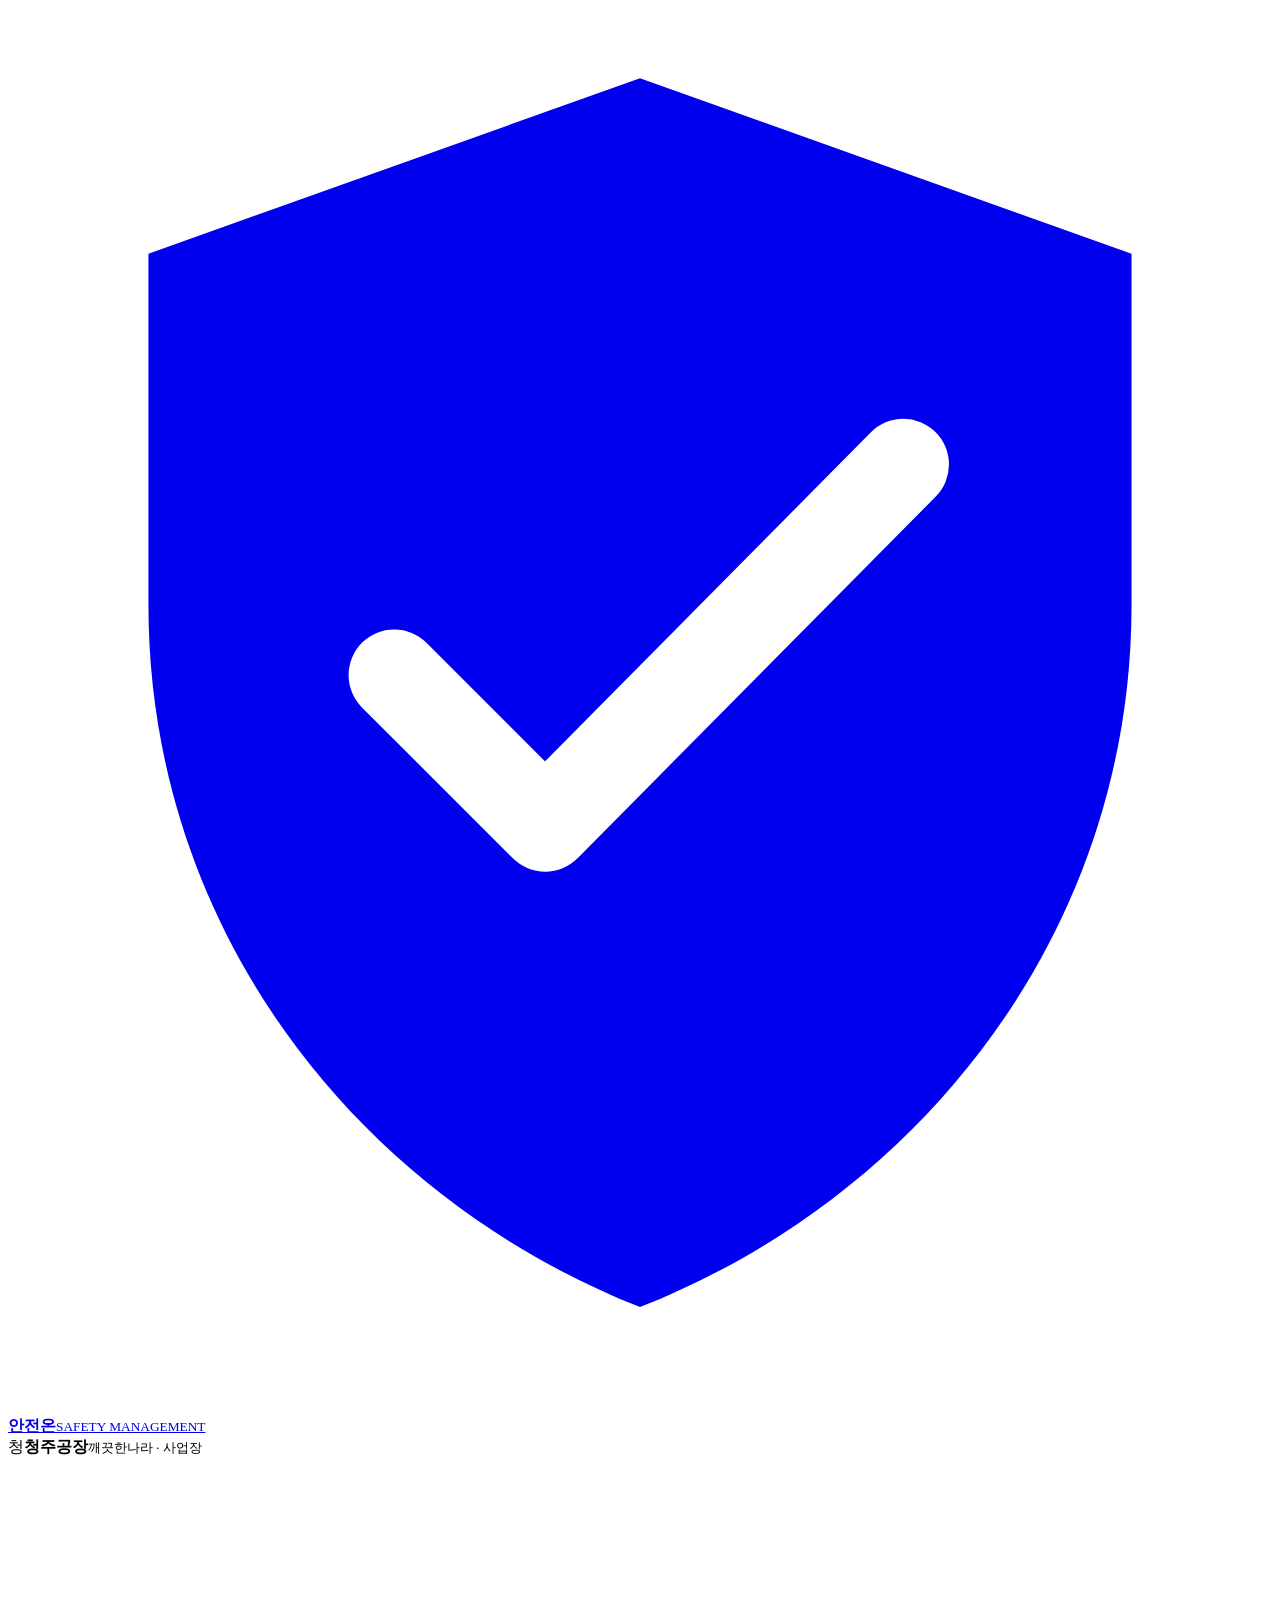
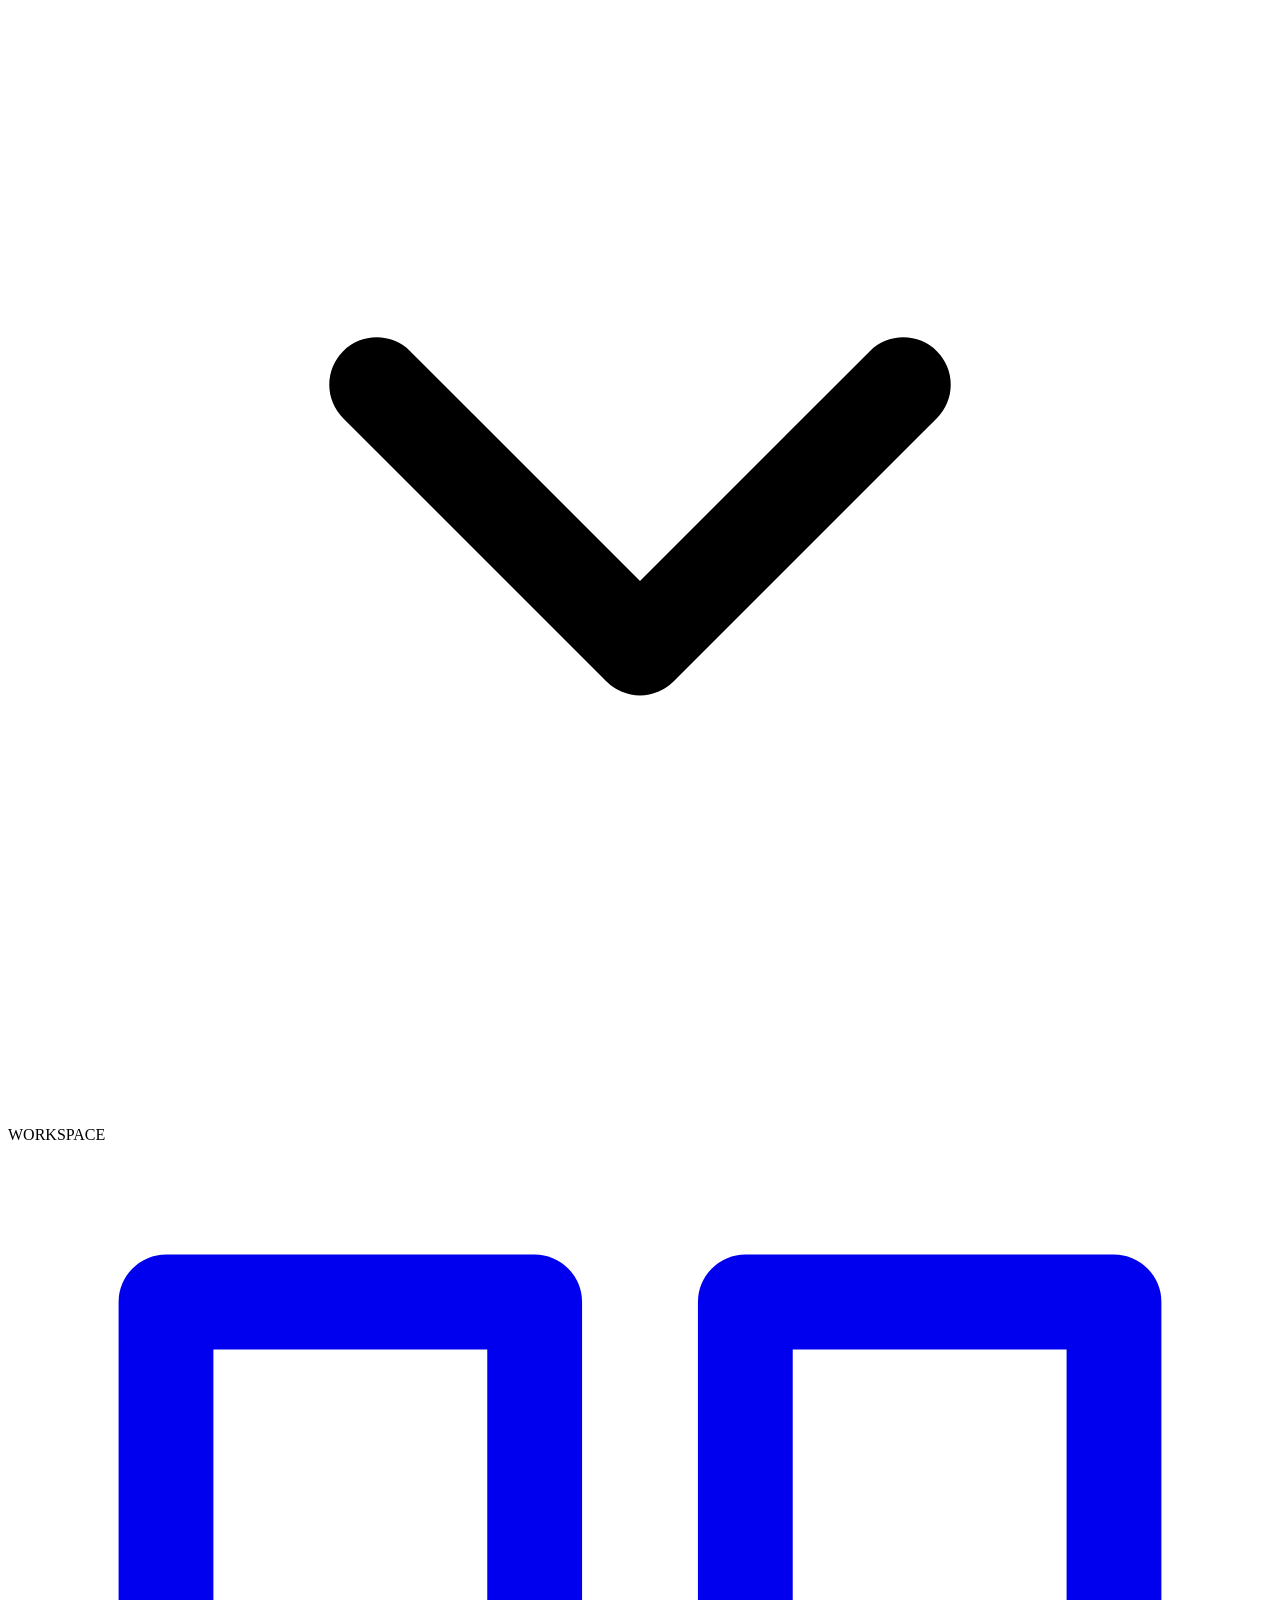
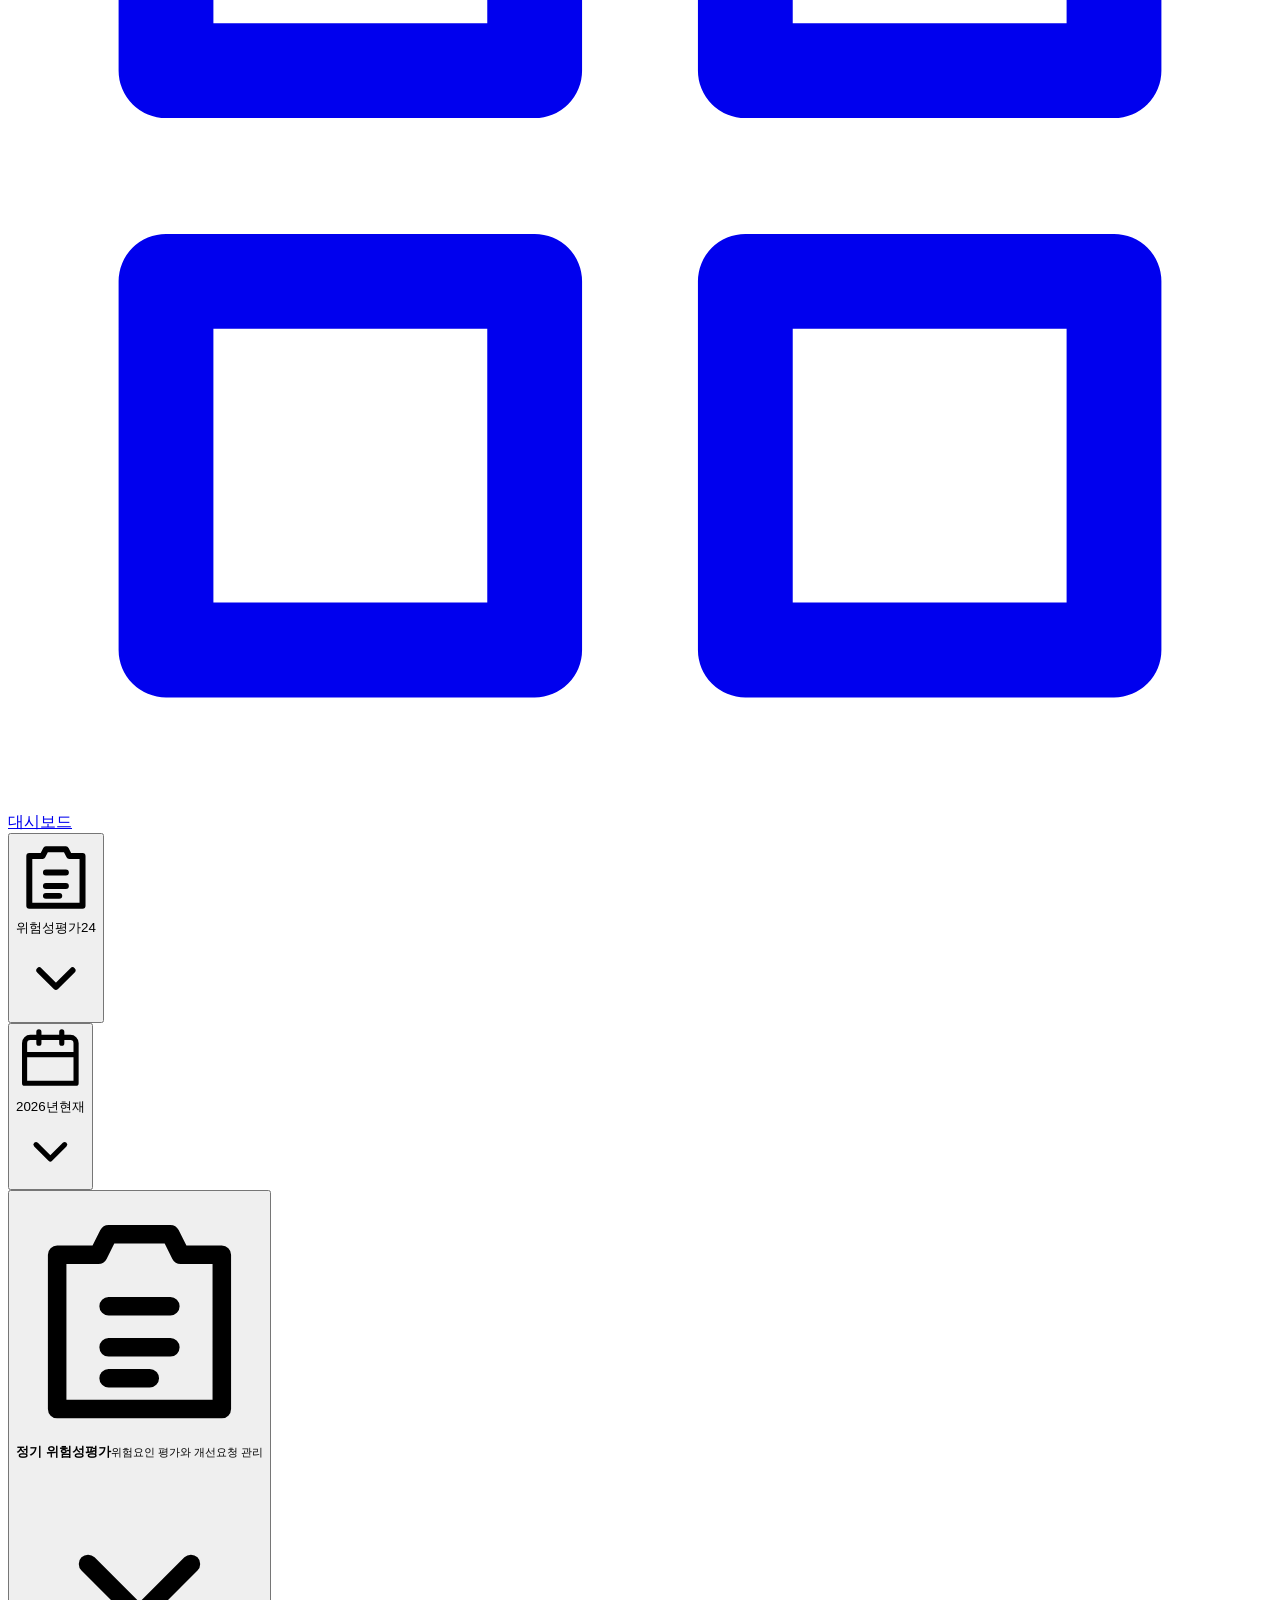
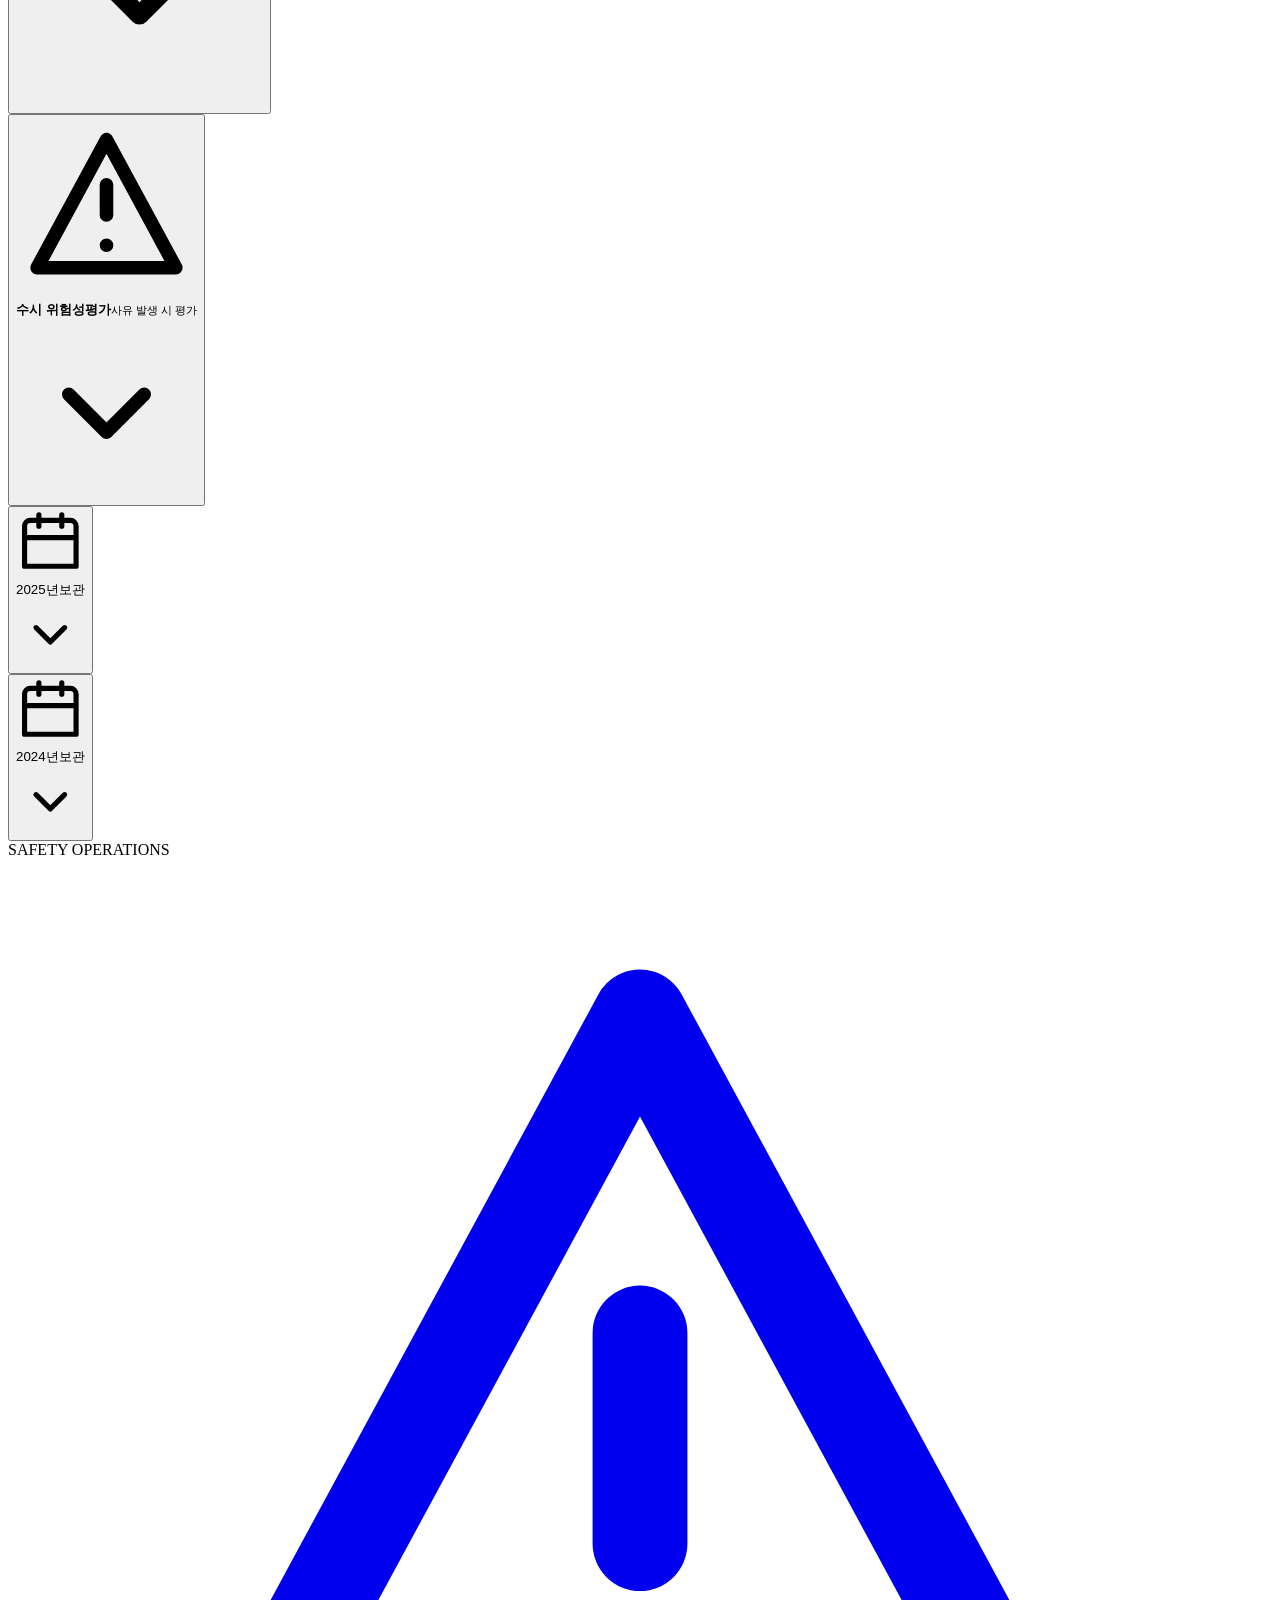
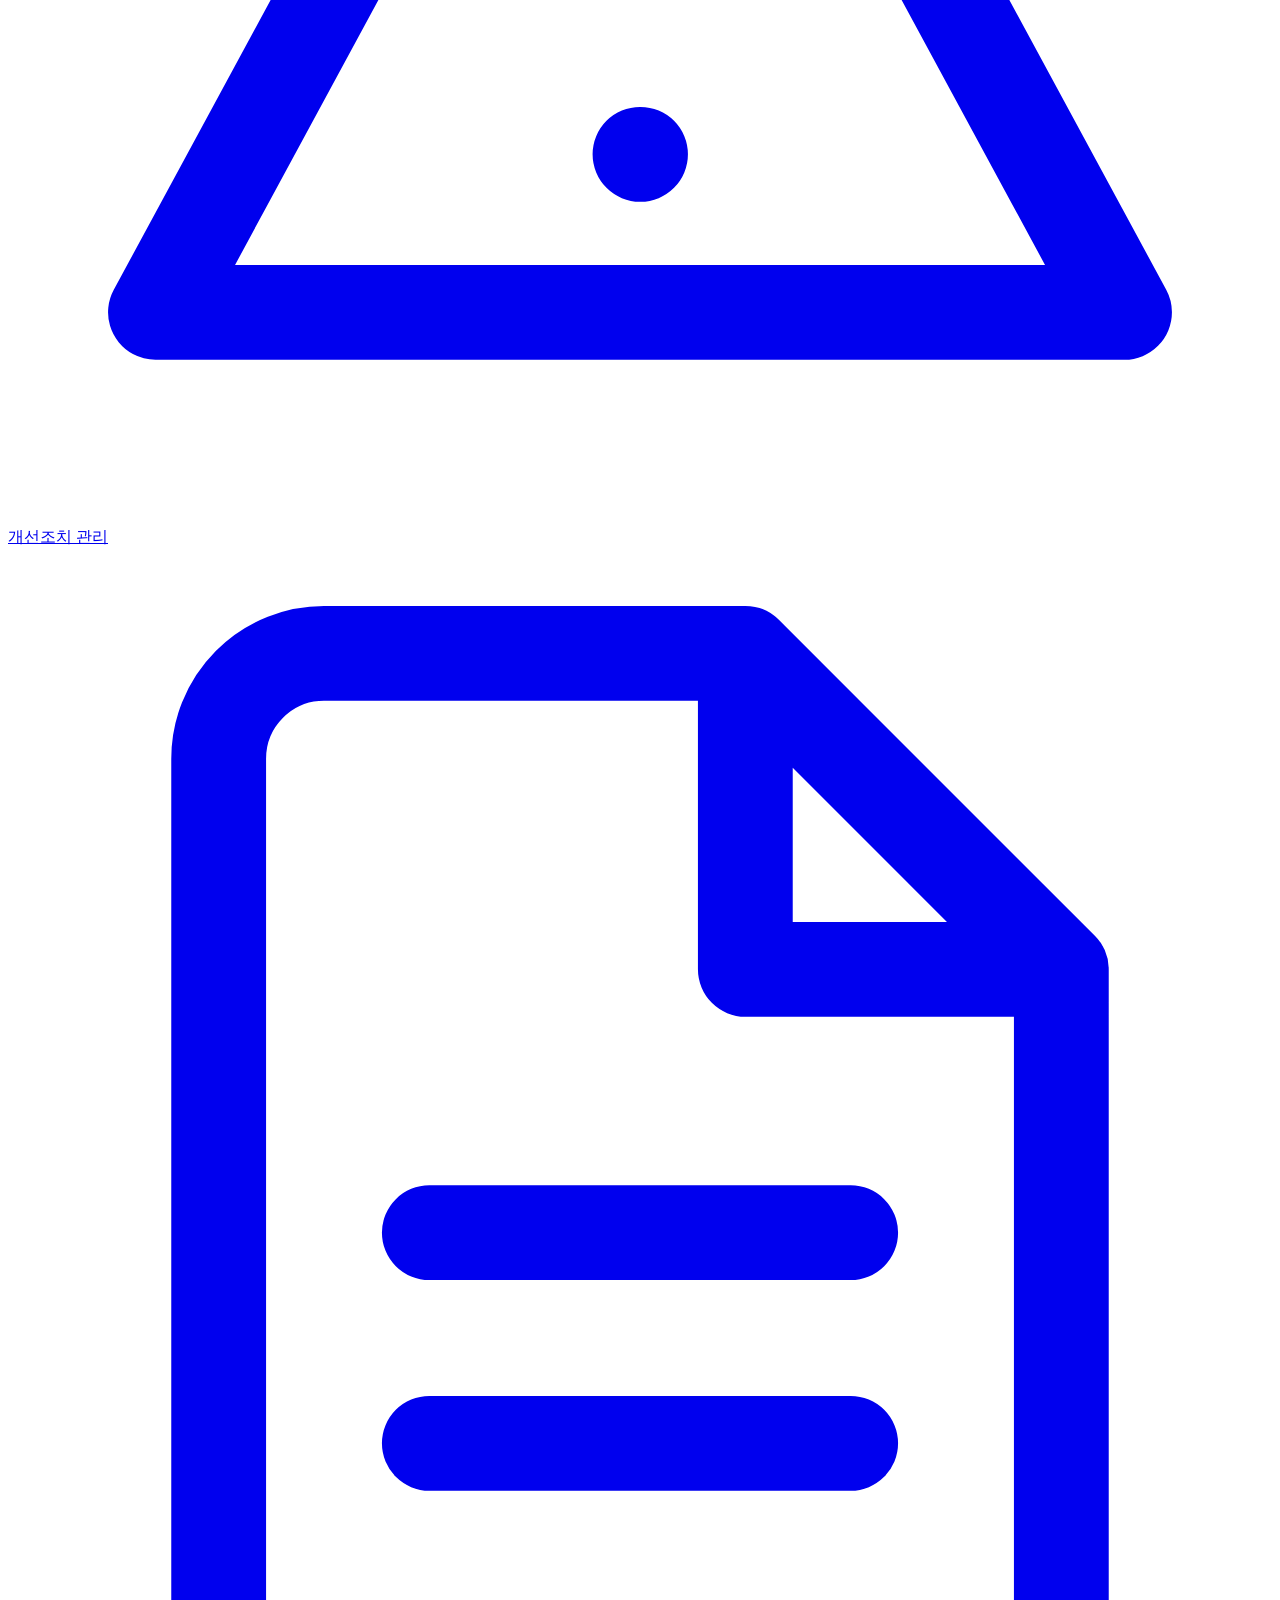
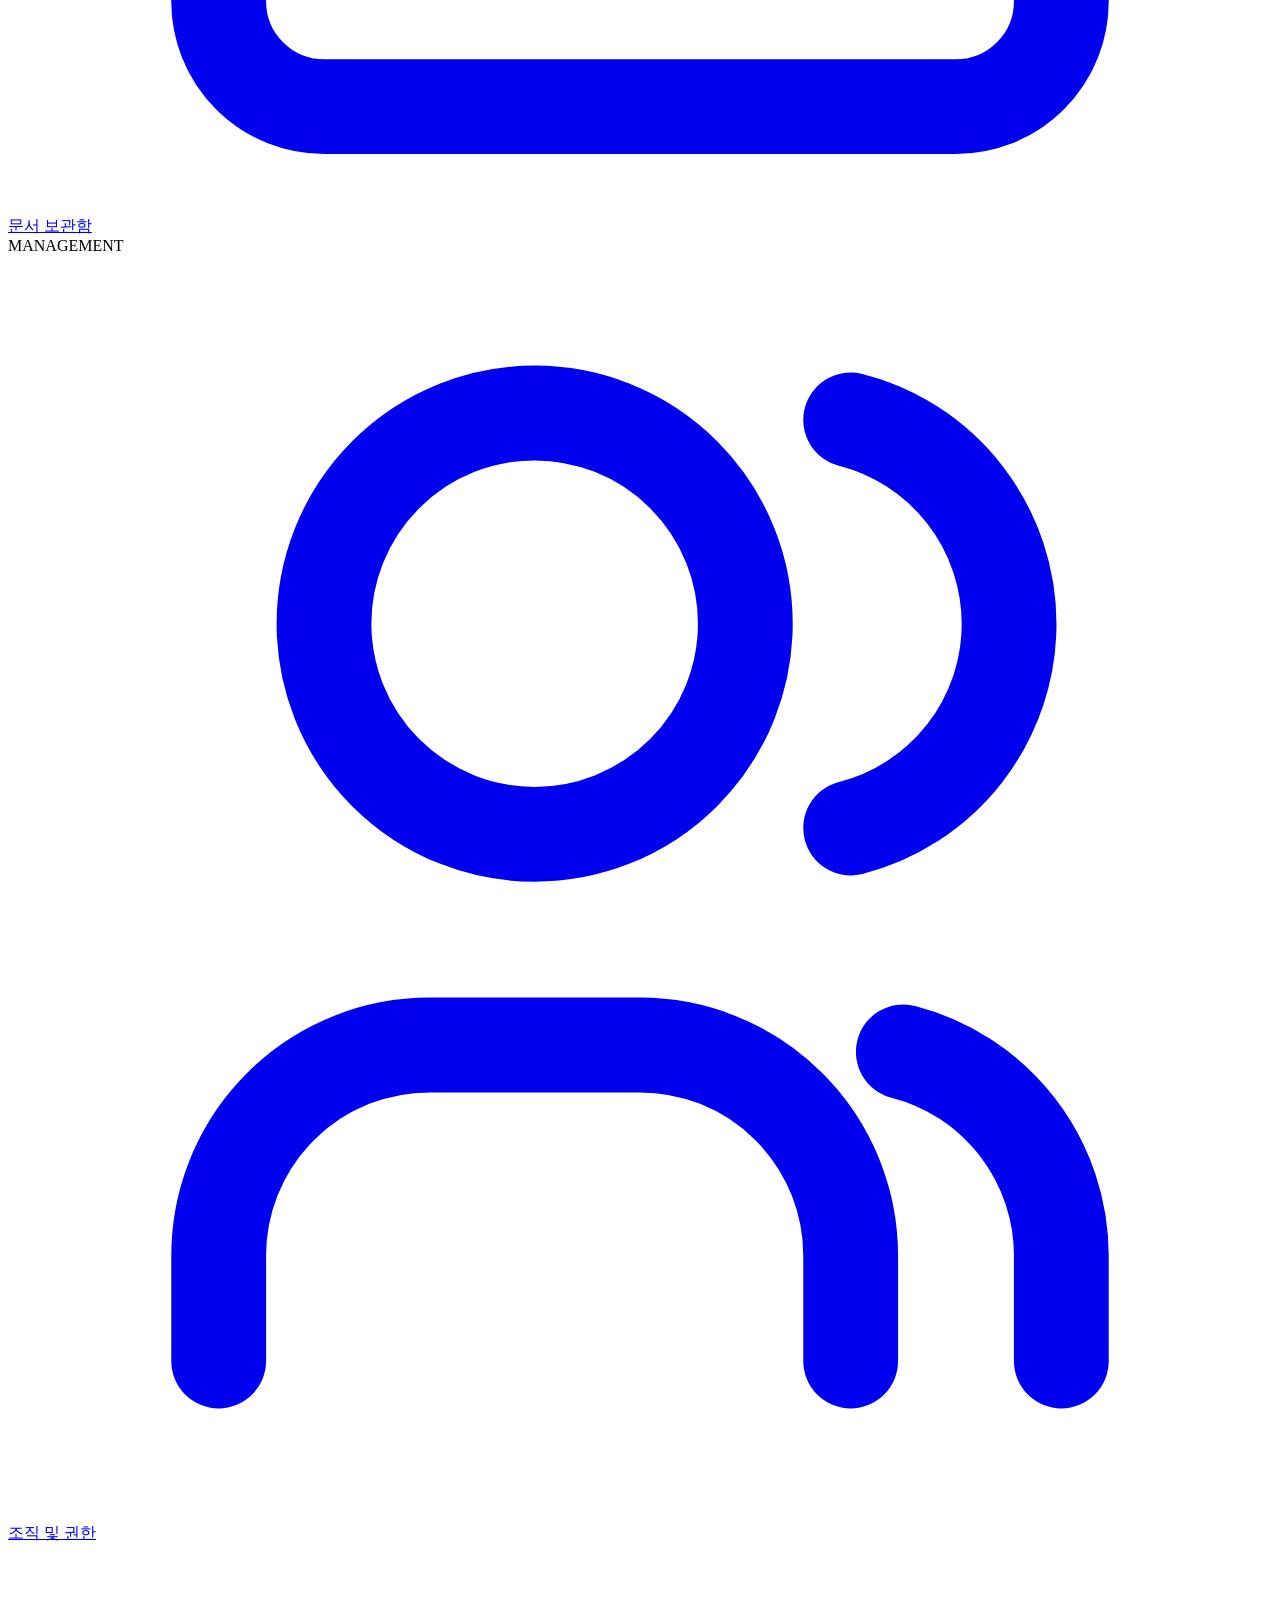
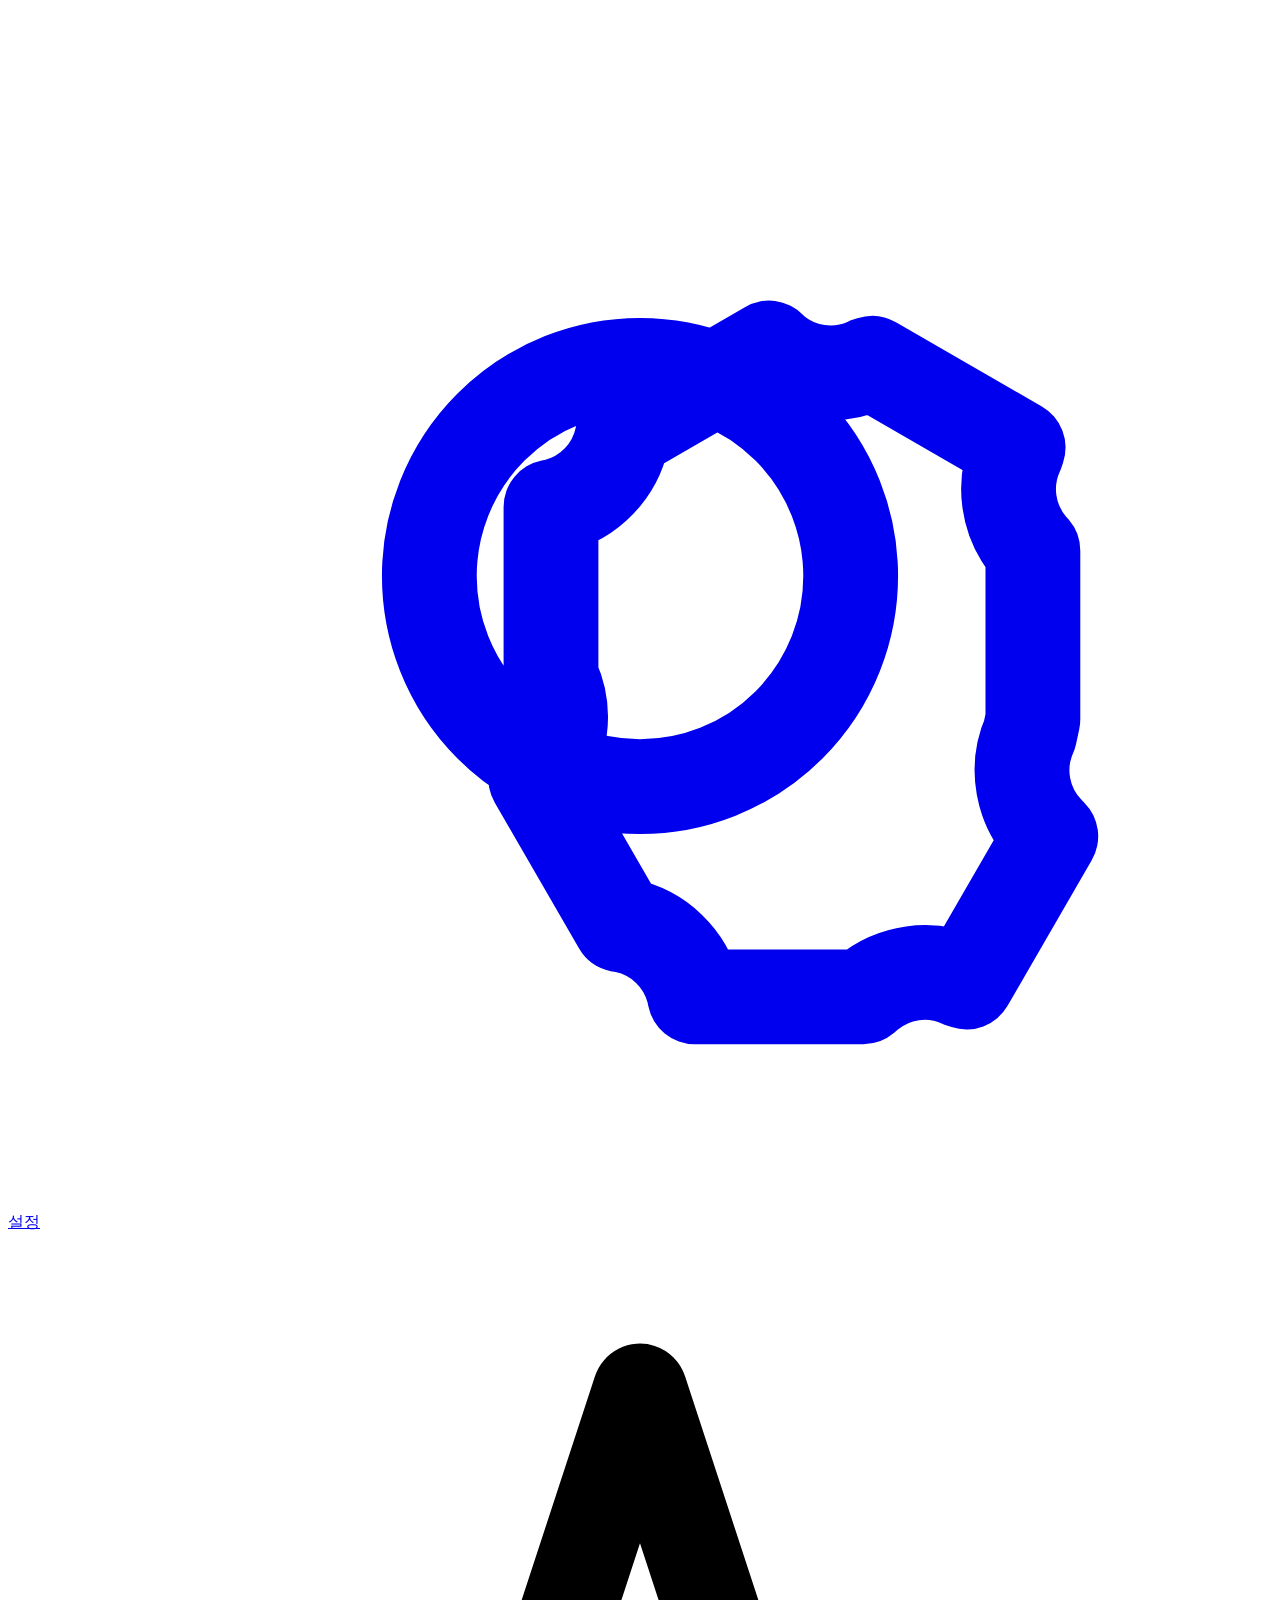
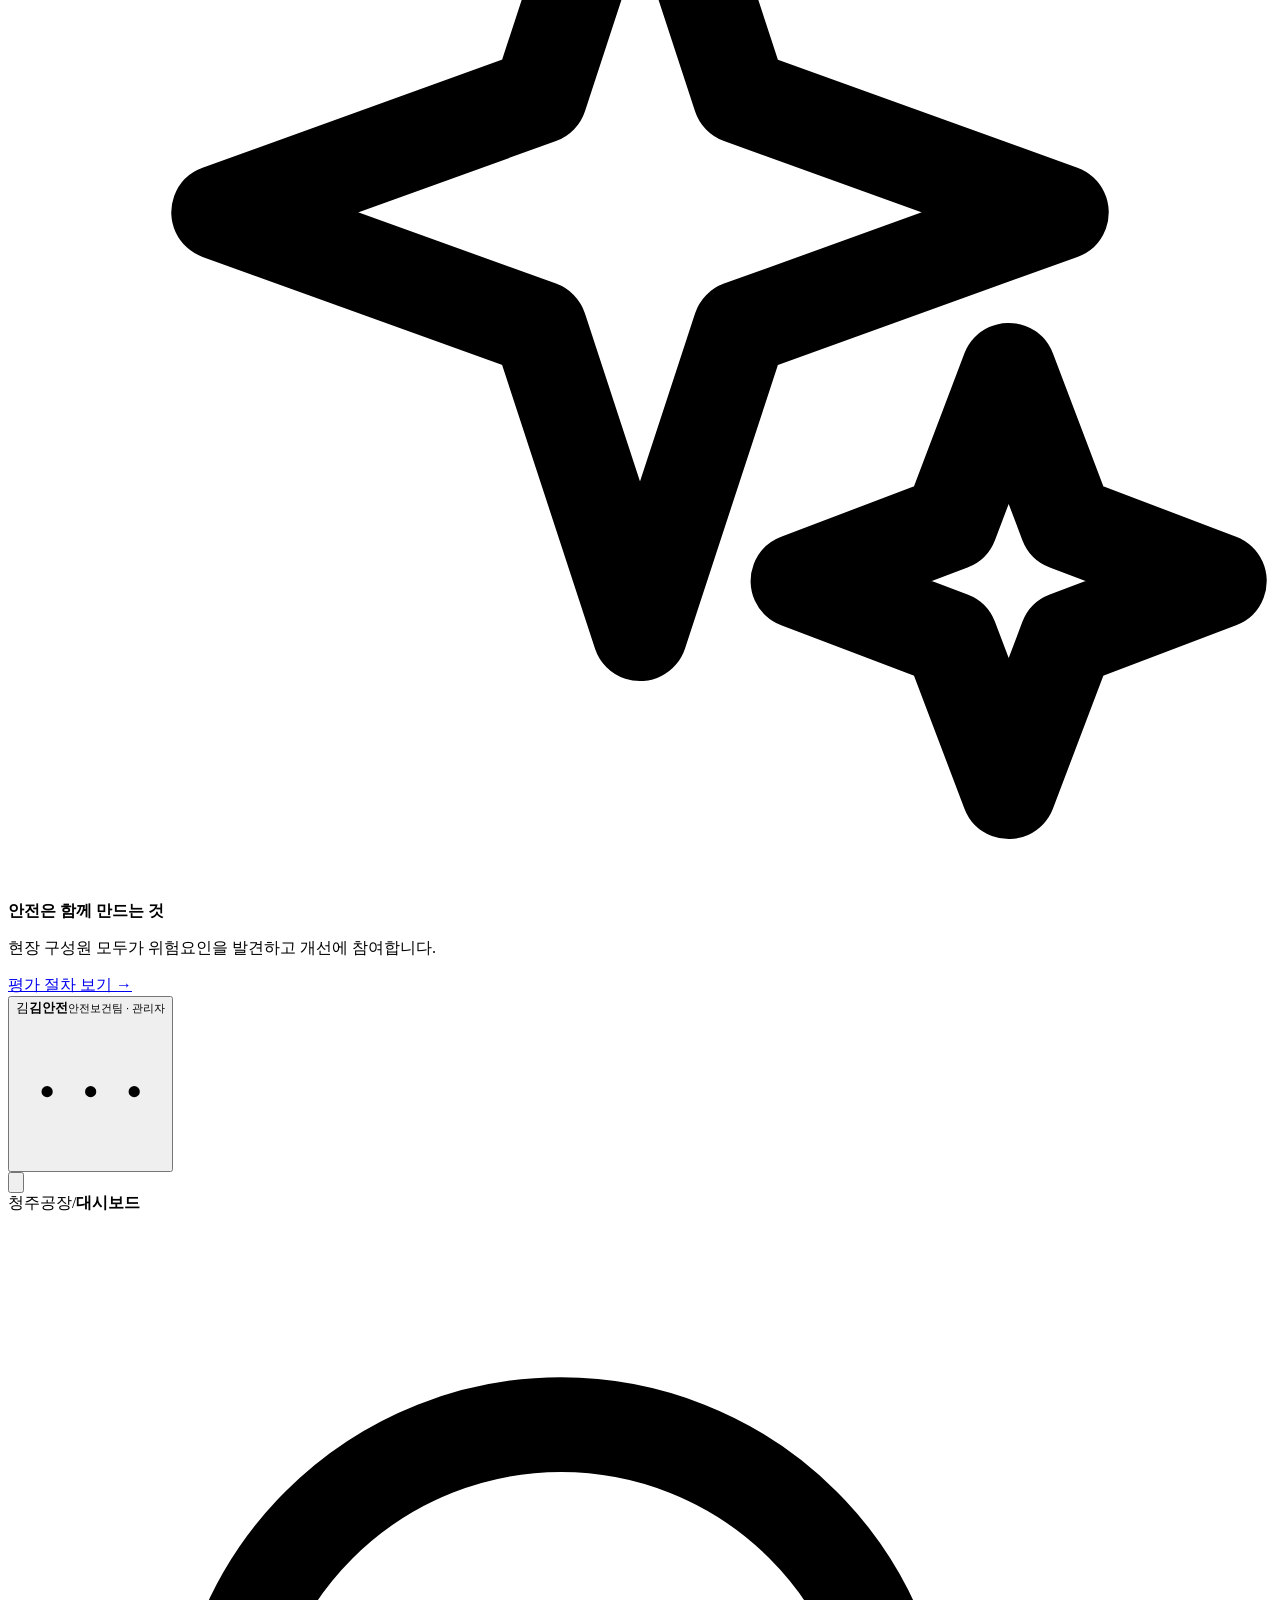
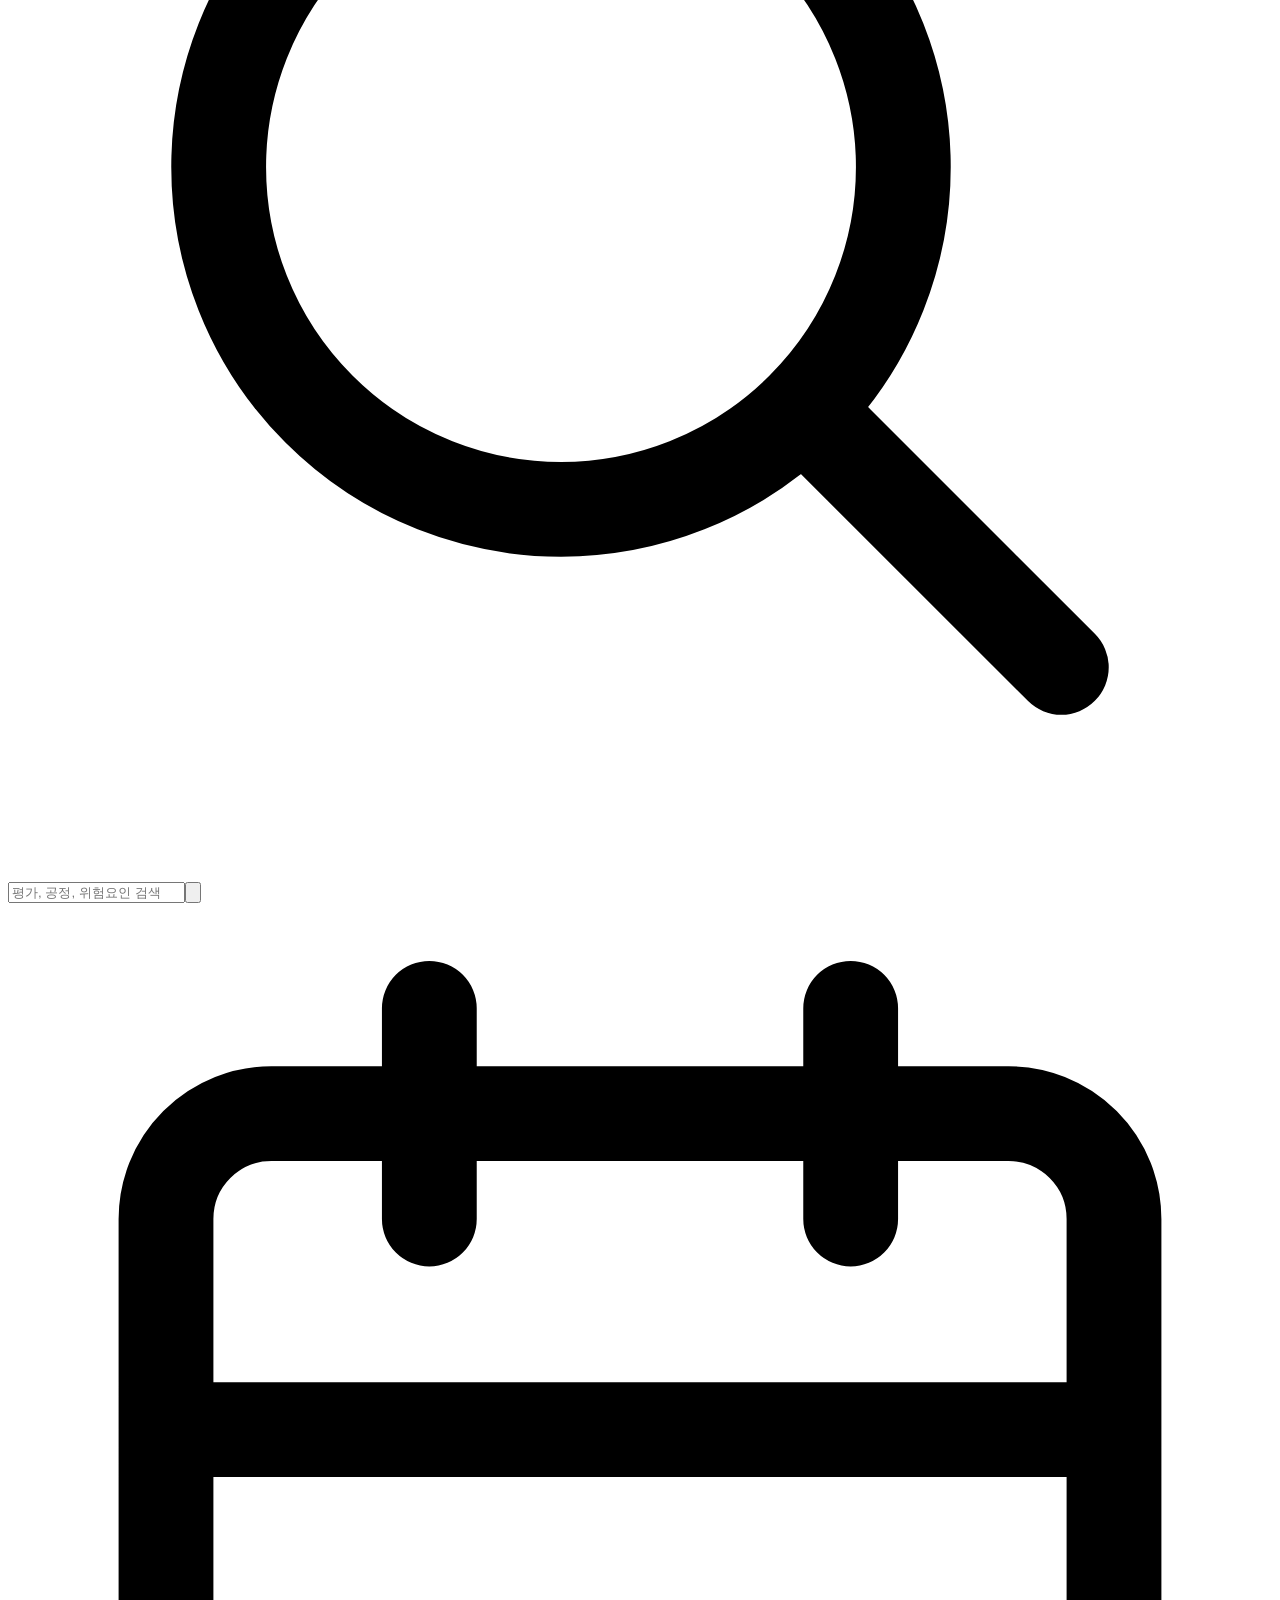
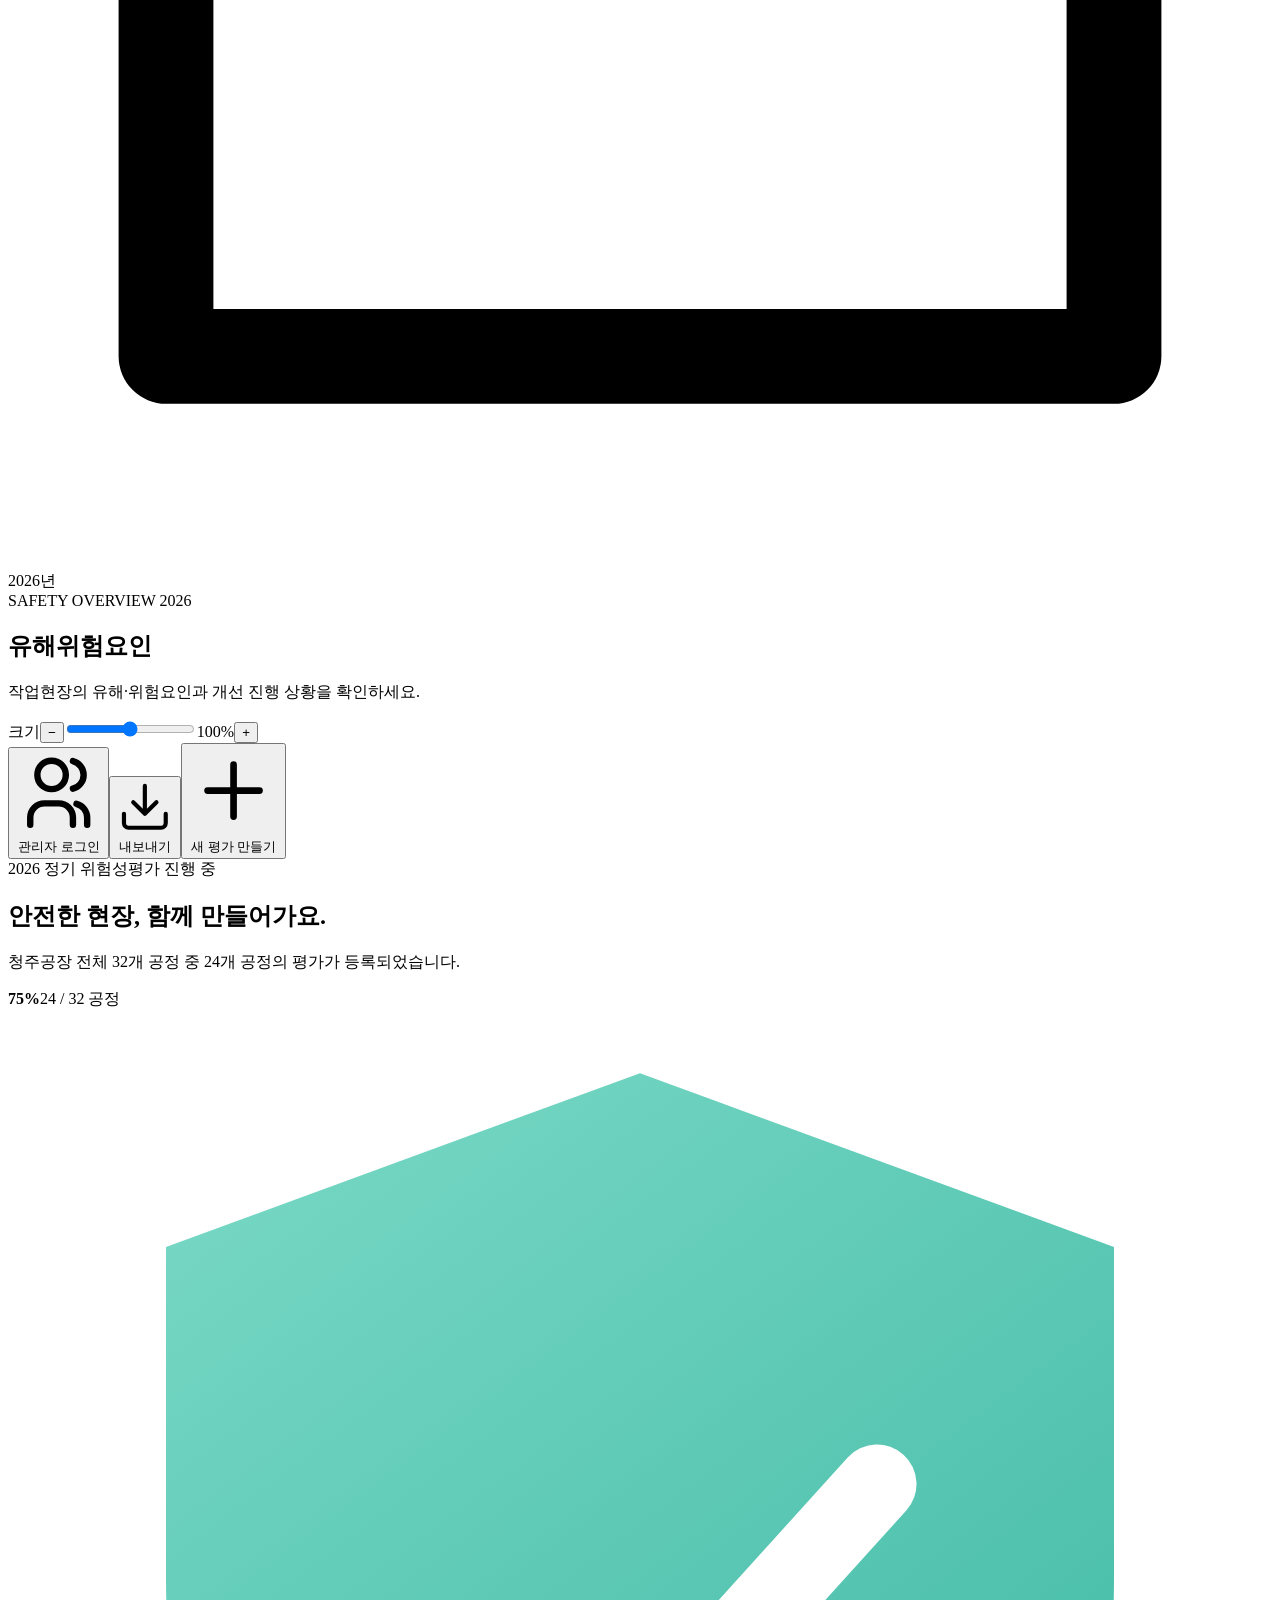
==== commit da185150: "genspark auto-backup" ====
--- a/target/classes/static/index.html
+++ b/target/classes/static/index.html
@@ -1 +1 @@
-<!DOCTYPE html><html lang="ko"><head><meta charset="UTF-8"/><meta name="viewport" content="width=device-width, initial-scale=1.0"/><meta name="theme-color" content="#f6f8fa"/><title>안전온 | 유해위험요인</title><meta name="description" content="현장의 위험을 먼저 발견하고 함께 개선하는 위험성평가 플랫폼"/><link rel="icon" type="image/svg+xml" href="/static/favicon.svg"/><link href="/static/style.css" rel="stylesheet"/><script src="/static/app.js" defer=""></script></head><body><div class="app-shell"><aside class="sidebar" id="sidebar"><a class="brand" href="#overview" aria-label="안전온 홈"><span class="brand-mark"><svg viewBox="0 0 36 40" fill="none" aria-hidden="true"><path d="M18 2 32 7v10c0 9.2-5.9 16.8-14 20C9.9 33.8 4 26.2 4 17V7l14-5Z" fill="currentColor"></path><path d="m11 19 4.3 4.3L25.5 13" stroke="#fff" stroke-width="2.6" stroke-linecap="round" stroke-linejoin="round"></path></svg></span><span class="brand-copy"><strong>안전온</strong><small>SAFETY MANAGEMENT</small></span></a><div class="workspace-switcher"><span class="workspace-avatar">청</span><span class="workspace-copy"><strong>청주공장</strong><small>깨끗한나라 · 사업장</small></span><svg class="workspace-chevron" viewBox="0 0 24 24" fill="none" stroke="currentColor" stroke-width="1.8" stroke-linecap="round" stroke-linejoin="round" aria-hidden="true"><path d="m7 10 5 5 5-5"></path></svg></div><div class="nav-section-label">WORKSPACE</div><nav class="side-nav workspace-home-nav" aria-label="워크스페이스"><a class="nav-item active dashboard-nav-item" href="#overview"><svg class="" viewBox="0 0 24 24" fill="none" stroke="currentColor" stroke-width="1.8" stroke-linecap="round" stroke-linejoin="round" aria-hidden="true"><path d="M3 3h7v7H3zM14 3h7v7h-7zM14 14h7v7h-7zM3 14h7v7H3z"></path></svg><span>대시보드</span></a></nav><section class="workspace-tree" aria-label="위험성평가 분류"><button class="workspace-assessment-toggle is-open" type="button" data-tree-toggle="workspace-assessments" aria-expanded="true" aria-controls="workspace-assessments-content"><span class="workspace-assessment-icon"><svg class="" viewBox="0 0 24 24" fill="none" stroke="currentColor" stroke-width="1.8" stroke-linecap="round" stroke-linejoin="round" aria-hidden="true"><path d="M9 4h6l1 2h4v15H4V6h4l1-2zM9 11h6M9 15h6M9 18h4"></path></svg></span><span class="workspace-assessment-title">위험성평가</span><span class="workspace-assessment-count">24</span><svg class="tree-chevron" viewBox="0 0 24 24" fill="none" stroke="currentColor" stroke-width="1.8" stroke-linecap="round" stroke-linejoin="round" aria-hidden="true"><path d="m7 10 5 5 5-5"></path></svg></button><div class="workspace-tree-content" id="workspace-assessments-content"><div class="tree-year-group"><button class="tree-toggle tree-year-toggle is-open" type="button" data-tree-toggle="year-2026" aria-expanded="true" aria-controls="year-content-2026"><span class="tree-year-icon"><svg class="" viewBox="0 0 24 24" fill="none" stroke="currentColor" stroke-width="1.8" stroke-linecap="round" stroke-linejoin="round" aria-hidden="true"><path d="M8 2v4M16 2v4M3 10h18M5 4h14a2 2 0 0 1 2 2v14H3V6a2 2 0 0 1 2-2z"></path></svg></span><span class="tree-year-label">2026년</span><span class="tree-current-badge">현재</span><svg class="tree-chevron" viewBox="0 0 24 24" fill="none" stroke="currentColor" stroke-width="1.8" stroke-linecap="round" stroke-linejoin="round" aria-hidden="true"><path d="m7 10 5 5 5-5"></path></svg></button><div class="tree-year-content" id="year-content-2026"><div class="tree-category-group"><button class="tree-toggle tree-category-toggle" type="button" data-tree-toggle="category-2026-regular" aria-expanded="false" aria-controls="category-content-2026-regular"><span class="tree-category-icon category-icon-regular"><svg class="" viewBox="0 0 24 24" fill="none" stroke="currentColor" stroke-width="1.8" stroke-linecap="round" stroke-linejoin="round" aria-hidden="true"><path d="M9 4h6l1 2h4v15H4V6h4l1-2zM9 11h6M9 15h6M9 18h4"></path></svg></span><span class="tree-category-copy"><strong>정기 위험성평가</strong><small>위험요인 평가와 개선요청 관리</small></span><svg class="tree-chevron" viewBox="0 0 24 24" fill="none" stroke="currentColor" stroke-width="1.8" stroke-linecap="round" stroke-linejoin="round" aria-hidden="true"><path d="m7 10 5 5 5-5"></path></svg></button><div class="tree-category-content" id="category-content-2026-regular" hidden=""><div class="tree-subfolder-group"><button class="tree-toggle tree-subfolder-toggle" type="button" data-tree-toggle="subfolder-2026-regular-hazards" aria-expanded="false" aria-controls="subfolder-content-2026-regular-hazards"><span class="tree-subfolder-marker"></span><span>위험성평가 (유해위험요인)</span><svg class="tree-chevron" viewBox="0 0 24 24" fill="none" stroke="currentColor" stroke-width="1.8" stroke-linecap="round" stroke-linejoin="round" aria-hidden="true"><path d="m7 10 5 5 5-5"></path></svg></button><div class="tree-subfolder-content" id="subfolder-content-2026-regular-hazards" hidden=""><div class="tree-team-group"><button class="tree-toggle tree-team-toggle" type="button" data-tree-toggle="department-2026-regular-hazards-team-0" aria-expanded="false" aria-controls="department-content-2026-regular-hazards-team-0"><span class="tree-team-marker"></span><span class="tree-team-name">제지생산1팀</span><svg class="tree-chevron" viewBox="0 0 24 24" fill="none" stroke="currentColor" stroke-width="1.8" stroke-linecap="round" stroke-linejoin="round" aria-hidden="true"><path d="m7 10 5 5 5-5"></path></svg></button><div class="tree-process-content" id="department-content-2026-regular-hazards-team-0" hidden=""><div class="tree-process-entry"><button class="tree-selectable tree-process-leaf" type="button" data-workspace-selection="2026년 / 정기 위험성평가 / 위험성평가 (유해위험요인) / 제지생산1팀 / 원질" data-file-year="2026" data-file-assessment-type="REGULAR" data-file-category="HAZARD_RISK" data-file-team="제지생산1팀" data-file-process="원질"><span class="tree-process-marker"></span><span>원질</span></button></div><div class="tree-process-entry"><button class="tree-selectable tree-process-leaf" type="button" data-workspace-selection="2026년 / 정기 위험성평가 / 위험성평가 (유해위험요인) / 제지생산1팀 / 초지" data-file-year="2026" data-file-assessment-type="REGULAR" data-file-category="HAZARD_RISK" data-file-team="제지생산1팀" data-file-process="초지"><span class="tree-process-marker"></span><span>초지</span></button></div></div></div><div class="tree-team-group"><button class="tree-toggle tree-team-toggle" type="button" data-tree-toggle="department-2026-regular-hazards-team-1" aria-expanded="false" aria-controls="department-content-2026-regular-hazards-team-1"><span class="tree-team-marker"></span><span class="tree-team-name">제지생산2팀</span><svg class="tree-chevron" viewBox="0 0 24 24" fill="none" stroke="currentColor" stroke-width="1.8" stroke-linecap="round" stroke-linejoin="round" aria-hidden="true"><path d="m7 10 5 5 5-5"></path></svg></button><div class="tree-process-content" id="department-content-2026-regular-hazards-team-1" hidden=""><div class="tree-process-entry"><button class="tree-selectable tree-process-leaf" type="button" data-workspace-selection="2026년 / 정기 위험성평가 / 위험성평가 (유해위험요인) / 제지생산2팀 / 카타" data-file-year="2026" data-file-assessment-type="REGULAR" data-file-category="HAZARD_RISK" data-file-team="제지생산2팀" data-file-process="카타"><span class="tree-process-marker"></span><span>카타</span></button></div><div class="tree-process-entry"><button class="tree-selectable tree-process-leaf" type="button" data-workspace-selection="2026년 / 정기 위험성평가 / 위험성평가 (유해위험요인) / 제지생산2팀 / 포장" data-file-year="2026" data-file-assessment-type="REGULAR" data-file-category="HAZARD_RISK" data-file-team="제지생산2팀" data-file-process="포장"><span class="tree-process-marker"></span><span>포장</span></button></div></div></div><div class="tree-team-group"><button class="tree-toggle tree-team-toggle" type="button" data-tree-toggle="department-2026-regular-hazards-team-2" aria-expanded="false" aria-controls="department-content-2026-regular-hazards-team-2"><span class="tree-team-marker"></span><span class="tree-team-name">화장지생산팀</span><svg class="tree-chevron" viewBox="0 0 24 24" fill="none" stroke="currentColor" stroke-width="1.8" stroke-linecap="round" stroke-linejoin="round" aria-hidden="true"><path d="m7 10 5 5 5-5"></path></svg></button><div class="tree-process-content" id="department-content-2026-regular-hazards-team-2" hidden=""><div class="tree-process-entry"><button class="tree-selectable tree-process-leaf" type="button" data-workspace-selection="2026년 / 정기 위험성평가 / 위험성평가 (유해위험요인) / 화장지생산팀 / 초지" data-file-year="2026" data-file-assessment-type="REGULAR" data-file-category="HAZARD_RISK" data-file-team="화장지생산팀" data-file-process="초지"><span class="tree-process-marker"></span><span>초지</span></button></div><div class="tree-process-entry"><button class="tree-selectable tree-process-leaf" type="button" data-workspace-selection="2026년 / 정기 위험성평가 / 위험성평가 (유해위험요인) / 화장지생산팀 / 가공" data-file-year="2026" data-file-assessment-type="REGULAR" data-file-category="HAZARD_RISK" data-file-team="화장지생산팀" data-file-process="가공"><span class="tree-process-marker"></span><span>가공</span></button></div></div></div><div class="tree-team-entry"><button class="tree-selectable tree-team-leaf" type="button" data-workspace-selection="2026년 / 정기 위험성평가 / 위험성평가 (유해위험요인) / 패드생산팀" data-file-year="2026" data-file-assessment-type="REGULAR" data-file-category="HAZARD_RISK" data-file-team="패드생산팀" data-file-process=""><span class="tree-team-marker"></span><span>패드생산팀</span></button></div><div class="tree-team-entry"><button class="tree-selectable tree-team-leaf" type="button" data-workspace-selection="2026년 / 정기 위험성평가 / 위험성평가 (유해위험요인) / PS품질보증팀" data-file-year="2026" data-file-assessment-type="REGULAR" data-file-category="HAZARD_RISK" data-file-team="PS품질보증팀" data-file-process=""><span class="tree-team-marker"></span><span>PS품질보증팀</span></button></div><div class="tree-team-entry"><button class="tree-selectable tree-team-leaf" type="button" data-workspace-selection="2026년 / 정기 위험성평가 / 위험성평가 (유해위험요인) / HL품질보증팀" data-file-year="2026" data-file-assessment-type="REGULAR" data-file-category="HAZARD_RISK" data-file-team="HL품질보증팀" data-file-process=""><span class="tree-team-marker"></span><span>HL품질보증팀</span></button></div><div class="tree-team-group"><button class="tree-toggle tree-team-toggle" type="button" data-tree-toggle="department-2026-regular-hazards-team-6" aria-expanded="false" aria-controls="department-content-2026-regular-hazards-team-6"><span class="tree-team-marker"></span><span class="tree-team-name">환경에너지팀</span><svg class="tree-chevron" viewBox="0 0 24 24" fill="none" stroke="currentColor" stroke-width="1.8" stroke-linecap="round" stroke-linejoin="round" aria-hidden="true"><path d="m7 10 5 5 5-5"></path></svg></button><div class="tree-process-content" id="department-content-2026-regular-hazards-team-6" hidden=""><div class="tree-process-entry"><button class="tree-selectable tree-process-leaf" type="button" data-workspace-selection="2026년 / 정기 위험성평가 / 위험성평가 (유해위험요인) / 환경에너지팀 / 에너지" data-file-year="2026" data-file-assessment-type="REGULAR" data-file-category="HAZARD_RISK" data-file-team="환경에너지팀" data-file-process="에너지"><span class="tree-process-marker"></span><span>에너지</span></button></div><div class="tree-process-entry"><button class="tree-selectable tree-process-leaf" type="button" data-workspace-selection="2026년 / 정기 위험성평가 / 위험성평가 (유해위험요인) / 환경에너지팀 / 환경" data-file-year="2026" data-file-assessment-type="REGULAR" data-file-category="HAZARD_RISK" data-file-team="환경에너지팀" data-file-process="환경"><span class="tree-process-marker"></span><span>환경</span></button></div></div></div><div class="tree-team-entry"><button class="tree-selectable tree-team-leaf" type="button" data-workspace-selection="2026년 / 정기 위험성평가 / 위험성평가 (유해위험요인) / 공무팀" data-file-year="2026" data-file-assessment-type="REGULAR" data-file-category="HAZARD_RISK" data-file-team="공무팀" data-file-process=""><span class="tree-team-marker"></span><span>공무팀</span></button></div><div class="tree-team-entry"><button class="tree-selectable tree-team-leaf" type="button" data-workspace-selection="2026년 / 정기 위험성평가 / 위험성평가 (유해위험요인) / 전기팀" data-file-year="2026" data-file-assessment-type="REGULAR" data-file-category="HAZARD_RISK" data-file-team="전기팀" data-file-process=""><span class="tree-team-marker"></span><span>전기팀</span></button></div><div class="tree-team-entry"><button class="tree-selectable tree-team-leaf" type="button" data-workspace-selection="2026년 / 정기 위험성평가 / 위험성평가 (유해위험요인) / 구매1팀" data-file-year="2026" data-file-assessment-type="REGULAR" data-file-category="HAZARD_RISK" data-file-team="구매1팀" data-file-process=""><span class="tree-team-marker"></span><span>구매1팀</span></button></div></div></div><div class="tree-subfolder-group"><button class="tree-toggle tree-subfolder-toggle" type="button" data-tree-toggle="subfolder-2026-regular-improvements" aria-expanded="false" aria-controls="subfolder-content-2026-regular-improvements"><span class="tree-subfolder-marker"></span><span>개선요청 건</span><svg class="tree-chevron" viewBox="0 0 24 24" fill="none" stroke="currentColor" stroke-width="1.8" stroke-linecap="round" stroke-linejoin="round" aria-hidden="true"><path d="m7 10 5 5 5-5"></path></svg></button><div class="tree-subfolder-content" id="subfolder-content-2026-regular-improvements" hidden=""><div class="tree-team-group"><button class="tree-toggle tree-team-toggle" type="button" data-tree-toggle="department-2026-regular-improvements-team-0" aria-expanded="false" aria-controls="department-content-2026-regular-improvements-team-0"><span class="tree-team-marker"></span><span class="tree-team-name">제지생산1팀</span><svg class="tree-chevron" viewBox="0 0 24 24" fill="none" stroke="currentColor" stroke-width="1.8" stroke-linecap="round" stroke-linejoin="round" aria-hidden="true"><path d="m7 10 5 5 5-5"></path></svg></button><div class="tree-process-content" id="department-content-2026-regular-improvements-team-0" hidden=""><div class="tree-process-entry"><button class="tree-selectable tree-process-leaf" type="button" data-workspace-selection="2026년 / 정기 위험성평가 / 개선요청 건 / 제지생산1팀 / 원질" data-file-year="2026" data-file-assessment-type="REGULAR" data-file-category="IMPROVEMENT_REQUEST" data-file-team="제지생산1팀" data-file-process="원질"><span class="tree-process-marker"></span><span>원질</span></button></div><div class="tree-process-entry"><button class="tree-selectable tree-process-leaf" type="button" data-workspace-selection="2026년 / 정기 위험성평가 / 개선요청 건 / 제지생산1팀 / 초지" data-file-year="2026" data-file-assessment-type="REGULAR" data-file-category="IMPROVEMENT_REQUEST" data-file-team="제지생산1팀" data-file-process="초지"><span class="tree-process-marker"></span><span>초지</span></button></div></div></div><div class="tree-team-group"><button class="tree-toggle tree-team-toggle" type="button" data-tree-toggle="department-2026-regular-improvements-team-1" aria-expanded="false" aria-controls="department-content-2026-regular-improvements-team-1"><span class="tree-team-marker"></span><span class="tree-team-name">제지생산2팀</span><svg class="tree-chevron" viewBox="0 0 24 24" fill="none" stroke="currentColor" stroke-width="1.8" stroke-linecap="round" stroke-linejoin="round" aria-hidden="true"><path d="m7 10 5 5 5-5"></path></svg></button><div class="tree-process-content" id="department-content-2026-regular-improvements-team-1" hidden=""><div class="tree-process-entry"><button class="tree-selectable tree-process-leaf" type="button" data-workspace-selection="2026년 / 정기 위험성평가 / 개선요청 건 / 제지생산2팀 / 카타" data-file-year="2026" data-file-assessment-type="REGULAR" data-file-category="IMPROVEMENT_REQUEST" data-file-team="제지생산2팀" data-file-process="카타"><span class="tree-process-marker"></span><span>카타</span></button></div><div class="tree-process-entry"><button class="tree-selectable tree-process-leaf" type="button" data-workspace-selection="2026년 / 정기 위험성평가 / 개선요청 건 / 제지생산2팀 / 포장" data-file-year="2026" data-file-assessment-type="REGULAR" data-file-category="IMPROVEMENT_REQUEST" data-file-team="제지생산2팀" data-file-process="포장"><span class="tree-process-marker"></span><span>포장</span></button></div></div></div><div class="tree-team-group"><button class="tree-toggle tree-team-toggle" type="button" data-tree-toggle="department-2026-regular-improvements-team-2" aria-expanded="false" aria-controls="department-content-2026-regular-improvements-team-2"><span class="tree-team-marker"></span><span class="tree-team-name">화장지생산팀</span><svg class="tree-chevron" viewBox="0 0 24 24" fill="none" stroke="currentColor" stroke-width="1.8" stroke-linecap="round" stroke-linejoin="round" aria-hidden="true"><path d="m7 10 5 5 5-5"></path></svg></button><div class="tree-process-content" id="department-content-2026-regular-improvements-team-2" hidden=""><div class="tree-process-entry"><button class="tree-selectable tree-process-leaf" type="button" data-workspace-selection="2026년 / 정기 위험성평가 / 개선요청 건 / 화장지생산팀 / 초지" data-file-year="2026" data-file-assessment-type="REGULAR" data-file-category="IMPROVEMENT_REQUEST" data-file-team="화장지생산팀" data-file-process="초지"><span class="tree-process-marker"></span><span>초지</span></button></div><div class="tree-process-entry"><button class="tree-selectable tree-process-leaf" type="button" data-workspace-selection="2026년 / 정기 위험성평가 / 개선요청 건 / 화장지생산팀 / 가공" data-file-year="2026" data-file-assessment-type="REGULAR" data-file-category="IMPROVEMENT_REQUEST" data-file-team="화장지생산팀" data-file-process="가공"><span class="tree-process-marker"></span><span>가공</span></button></div></div></div><div class="tree-team-entry"><button class="tree-selectable tree-team-leaf" type="button" data-workspace-selection="2026년 / 정기 위험성평가 / 개선요청 건 / 패드생산팀" data-file-year="2026" data-file-assessment-type="REGULAR" data-file-category="IMPROVEMENT_REQUEST" data-file-team="패드생산팀" data-file-process=""><span class="tree-team-marker"></span><span>패드생산팀</span></button></div><div class="tree-team-entry"><button class="tree-selectable tree-team-leaf" type="button" data-workspace-selection="2026년 / 정기 위험성평가 / 개선요청 건 / PS품질보증팀" data-file-year="2026" data-file-assessment-type="REGULAR" data-file-category="IMPROVEMENT_REQUEST" data-file-team="PS품질보증팀" data-file-process=""><span class="tree-team-marker"></span><span>PS품질보증팀</span></button></div><div class="tree-team-entry"><button class="tree-selectable tree-team-leaf" type="button" data-workspace-selection="2026년 / 정기 위험성평가 / 개선요청 건 / HL품질보증팀" data-file-year="2026" data-file-assessment-type="REGULAR" data-file-category="IMPROVEMENT_REQUEST" data-file-team="HL품질보증팀" data-file-process=""><span class="tree-team-marker"></span><span>HL품질보증팀</span></button></div><div class="tree-team-group"><button class="tree-toggle tree-team-toggle" type="button" data-tree-toggle="department-2026-regular-improvements-team-6" aria-expanded="false" aria-controls="department-content-2026-regular-improvements-team-6"><span class="tree-team-marker"></span><span class="tree-team-name">환경에너지팀</span><svg class="tree-chevron" viewBox="0 0 24 24" fill="none" stroke="currentColor" stroke-width="1.8" stroke-linecap="round" stroke-linejoin="round" aria-hidden="true"><path d="m7 10 5 5 5-5"></path></svg></button><div class="tree-process-content" id="department-content-2026-regular-improvements-team-6" hidden=""><div class="tree-process-entry"><button class="tree-selectable tree-process-leaf" type="button" data-workspace-selection="2026년 / 정기 위험성평가 / 개선요청 건 / 환경에너지팀 / 에너지" data-file-year="2026" data-file-assessment-type="REGULAR" data-file-category="IMPROVEMENT_REQUEST" data-file-team="환경에너지팀" data-file-process="에너지"><span class="tree-process-marker"></span><span>에너지</span></button></div><div class="tree-process-entry"><button class="tree-selectable tree-process-leaf" type="button" data-workspace-selection="2026년 / 정기 위험성평가 / 개선요청 건 / 환경에너지팀 / 환경" data-file-year="2026" data-file-assessment-type="REGULAR" data-file-category="IMPROVEMENT_REQUEST" data-file-team="환경에너지팀" data-file-process="환경"><span class="tree-process-marker"></span><span>환경</span></button></div></div></div><div class="tree-team-entry"><button class="tree-selectable tree-team-leaf" type="button" data-workspace-selection="2026년 / 정기 위험성평가 / 개선요청 건 / 공무팀" data-file-year="2026" data-file-assessment-type="REGULAR" data-file-category="IMPROVEMENT_REQUEST" data-file-team="공무팀" data-file-process=""><span class="tree-team-marker"></span><span>공무팀</span></button></div><div class="tree-team-entry"><button class="tree-selectable tree-team-leaf" type="button" data-workspace-selection="2026년 / 정기 위험성평가 / 개선요청 건 / 전기팀" data-file-year="2026" data-file-assessment-type="REGULAR" data-file-category="IMPROVEMENT_REQUEST" data-file-team="전기팀" data-file-process=""><span class="tree-team-marker"></span><span>전기팀</span></button></div><div class="tree-team-entry"><button class="tree-selectable tree-team-leaf" type="button" data-workspace-selection="2026년 / 정기 위험성평가 / 개선요청 건 / 구매1팀" data-file-year="2026" data-file-assessment-type="REGULAR" data-file-category="IMPROVEMENT_REQUEST" data-file-team="구매1팀" data-file-process=""><span class="tree-team-marker"></span><span>구매1팀</span></button></div></div></div></div></div><div class="tree-category-group"><button class="tree-toggle tree-category-toggle" type="button" data-tree-toggle="category-2026-adhoc" aria-expanded="false" aria-controls="category-content-2026-adhoc"><span class="tree-category-icon category-icon-adhoc"><svg class="" viewBox="0 0 24 24" fill="none" stroke="currentColor" stroke-width="1.8" stroke-linecap="round" stroke-linejoin="round" aria-hidden="true"><path d="M12 3 2.8 20h18.4L12 3zM12 9v4M12 17h.01"></path></svg></span><span class="tree-category-copy"><strong>수시 위험성평가</strong><small>사유 발생 시 평가</small></span><svg class="tree-chevron" viewBox="0 0 24 24" fill="none" stroke="currentColor" stroke-width="1.8" stroke-linecap="round" stroke-linejoin="round" aria-hidden="true"><path d="m7 10 5 5 5-5"></path></svg></button><div class="tree-category-content" id="category-content-2026-adhoc" hidden=""><div class="tree-subfolder-group"><button class="tree-toggle tree-subfolder-toggle" type="button" data-tree-toggle="subfolder-2026-adhoc-improvements" aria-expanded="false" aria-controls="subfolder-content-2026-adhoc-improvements"><span class="tree-subfolder-marker"></span><span>개선요청 건</span><svg class="tree-chevron" viewBox="0 0 24 24" fill="none" stroke="currentColor" stroke-width="1.8" stroke-linecap="round" stroke-linejoin="round" aria-hidden="true"><path d="m7 10 5 5 5-5"></path></svg></button><div class="tree-subfolder-content" id="subfolder-content-2026-adhoc-improvements" hidden=""><div class="tree-team-group"><button class="tree-toggle tree-team-toggle" type="button" data-tree-toggle="department-2026-adhoc-improvements-team-0" aria-expanded="false" aria-controls="department-content-2026-adhoc-improvements-team-0"><span class="tree-team-marker"></span><span class="tree-team-name">제지생산1팀</span><svg class="tree-chevron" viewBox="0 0 24 24" fill="none" stroke="currentColor" stroke-width="1.8" stroke-linecap="round" stroke-linejoin="round" aria-hidden="true"><path d="m7 10 5 5 5-5"></path></svg></button><div class="tree-process-content" id="department-content-2026-adhoc-improvements-team-0" hidden=""><div class="tree-process-entry"><button class="tree-selectable tree-process-leaf" type="button" data-workspace-selection="2026년 / 수시 위험성평가 / 개선요청 건 / 제지생산1팀 / 원질" data-file-year="2026" data-file-assessment-type="AD_HOC" data-file-category="IMPROVEMENT_REQUEST" data-file-team="제지생산1팀" data-file-process="원질"><span class="tree-process-marker"></span><span>원질</span></button></div><div class="tree-process-entry"><button class="tree-selectable tree-process-leaf" type="button" data-workspace-selection="2026년 / 수시 위험성평가 / 개선요청 건 / 제지생산1팀 / 초지" data-file-year="2026" data-file-assessment-type="AD_HOC" data-file-category="IMPROVEMENT_REQUEST" data-file-team="제지생산1팀" data-file-process="초지"><span class="tree-process-marker"></span><span>초지</span></button></div></div></div><div class="tree-team-group"><button class="tree-toggle tree-team-toggle" type="button" data-tree-toggle="department-2026-adhoc-improvements-team-1" aria-expanded="false" aria-controls="department-content-2026-adhoc-improvements-team-1"><span class="tree-team-marker"></span><span class="tree-team-name">제지생산2팀</span><svg class="tree-chevron" viewBox="0 0 24 24" fill="none" stroke="currentColor" stroke-width="1.8" stroke-linecap="round" stroke-linejoin="round" aria-hidden="true"><path d="m7 10 5 5 5-5"></path></svg></button><div class="tree-process-content" id="department-content-2026-adhoc-improvements-team-1" hidden=""><div class="tree-process-entry"><button class="tree-selectable tree-process-leaf" type="button" data-workspace-selection="2026년 / 수시 위험성평가 / 개선요청 건 / 제지생산2팀 / 카타" data-file-year="2026" data-file-assessment-type="AD_HOC" data-file-category="IMPROVEMENT_REQUEST" data-file-team="제지생산2팀" data-file-process="카타"><span class="tree-process-marker"></span><span>카타</span></button></div><div class="tree-process-entry"><button class="tree-selectable tree-process-leaf" type="button" data-workspace-selection="2026년 / 수시 위험성평가 / 개선요청 건 / 제지생산2팀 / 포장" data-file-year="2026" data-file-assessment-type="AD_HOC" data-file-category="IMPROVEMENT_REQUEST" data-file-team="제지생산2팀" data-file-process="포장"><span class="tree-process-marker"></span><span>포장</span></button></div></div></div><div class="tree-team-group"><button class="tree-toggle tree-team-toggle" type="button" data-tree-toggle="department-2026-adhoc-improvements-team-2" aria-expanded="false" aria-controls="department-content-2026-adhoc-improvements-team-2"><span class="tree-team-marker"></span><span class="tree-team-name">화장지생산팀</span><svg class="tree-chevron" viewBox="0 0 24 24" fill="none" stroke="currentColor" stroke-width="1.8" stroke-linecap="round" stroke-linejoin="round" aria-hidden="true"><path d="m7 10 5 5 5-5"></path></svg></button><div class="tree-process-content" id="department-content-2026-adhoc-improvements-team-2" hidden=""><div class="tree-process-entry"><button class="tree-selectable tree-process-leaf" type="button" data-workspace-selection="2026년 / 수시 위험성평가 / 개선요청 건 / 화장지생산팀 / 초지" data-file-year="2026" data-file-assessment-type="AD_HOC" data-file-category="IMPROVEMENT_REQUEST" data-file-team="화장지생산팀" data-file-process="초지"><span class="tree-process-marker"></span><span>초지</span></button></div><div class="tree-process-entry"><button class="tree-selectable tree-process-leaf" type="button" data-workspace-selection="2026년 / 수시 위험성평가 / 개선요청 건 / 화장지생산팀 / 가공" data-file-year="2026" data-file-assessment-type="AD_HOC" data-file-category="IMPROVEMENT_REQUEST" data-file-team="화장지생산팀" data-file-process="가공"><span class="tree-process-marker"></span><span>가공</span></button></div></div></div><div class="tree-team-entry"><button class="tree-selectable tree-team-leaf" type="button" data-workspace-selection="2026년 / 수시 위험성평가 / 개선요청 건 / 패드생산팀" data-file-year="2026" data-file-assessment-type="AD_HOC" data-file-category="IMPROVEMENT_REQUEST" data-file-team="패드생산팀" data-file-process=""><span class="tree-team-marker"></span><span>패드생산팀</span></button></div><div class="tree-team-entry"><button class="tree-selectable tree-team-leaf" type="button" data-workspace-selection="2026년 / 수시 위험성평가 / 개선요청 건 / PS품질보증팀" data-file-year="2026" data-file-assessment-type="AD_HOC" data-file-category="IMPROVEMENT_REQUEST" data-file-team="PS품질보증팀" data-file-process=""><span class="tree-team-marker"></span><span>PS품질보증팀</span></button></div><div class="tree-team-entry"><button class="tree-selectable tree-team-leaf" type="button" data-workspace-selection="2026년 / 수시 위험성평가 / 개선요청 건 / HL품질보증팀" data-file-year="2026" data-file-assessment-type="AD_HOC" data-file-category="IMPROVEMENT_REQUEST" data-file-team="HL품질보증팀" data-file-process=""><span class="tree-team-marker"></span><span>HL품질보증팀</span></button></div><div class="tree-team-group"><button class="tree-toggle tree-team-toggle" type="button" data-tree-toggle="department-2026-adhoc-improvements-team-6" aria-expanded="false" aria-controls="department-content-2026-adhoc-improvements-team-6"><span class="tree-team-marker"></span><span class="tree-team-name">환경에너지팀</span><svg class="tree-chevron" viewBox="0 0 24 24" fill="none" stroke="currentColor" stroke-width="1.8" stroke-linecap="round" stroke-linejoin="round" aria-hidden="true"><path d="m7 10 5 5 5-5"></path></svg></button><div class="tree-process-content" id="department-content-2026-adhoc-improvements-team-6" hidden=""><div class="tree-process-entry"><button class="tree-selectable tree-process-leaf" type="button" data-workspace-selection="2026년 / 수시 위험성평가 / 개선요청 건 / 환경에너지팀 / 에너지" data-file-year="2026" data-file-assessment-type="AD_HOC" data-file-category="IMPROVEMENT_REQUEST" data-file-team="환경에너지팀" data-file-process="에너지"><span class="tree-process-marker"></span><span>에너지</span></button></div><div class="tree-process-entry"><button class="tree-selectable tree-process-leaf" type="button" data-workspace-selection="2026년 / 수시 위험성평가 / 개선요청 건 / 환경에너지팀 / 환경" data-file-year="2026" data-file-assessment-type="AD_HOC" data-file-category="IMPROVEMENT_REQUEST" data-file-team="환경에너지팀" data-file-process="환경"><span class="tree-process-marker"></span><span>환경</span></button></div></div></div><div class="tree-team-entry"><button class="tree-selectable tree-team-leaf" type="button" data-workspace-selection="2026년 / 수시 위험성평가 / 개선요청 건 / 공무팀" data-file-year="2026" data-file-assessment-type="AD_HOC" data-file-category="IMPROVEMENT_REQUEST" data-file-team="공무팀" data-file-process=""><span class="tree-team-marker"></span><span>공무팀</span></button></div><div class="tree-team-entry"><button class="tree-selectable tree-team-leaf" type="button" data-workspace-selection="2026년 / 수시 위험성평가 / 개선요청 건 / 전기팀" data-file-year="2026" data-file-assessment-type="AD_HOC" data-file-category="IMPROVEMENT_REQUEST" data-file-team="전기팀" data-file-process=""><span class="tree-team-marker"></span><span>전기팀</span></button></div><div class="tree-team-entry"><button class="tree-selectable tree-team-leaf" type="button" data-workspace-selection="2026년 / 수시 위험성평가 / 개선요청 건 / 구매1팀" data-file-year="2026" data-file-assessment-type="AD_HOC" data-file-category="IMPROVEMENT_REQUEST" data-file-team="구매1팀" data-file-process=""><span class="tree-team-marker"></span><span>구매1팀</span></button></div></div></div></div></div></div></div><div class="tree-year-group"><button class="tree-toggle tree-year-toggle" type="button" data-tree-toggle="year-2025" aria-expanded="false" aria-controls="year-content-2025"><span class="tree-year-icon"><svg class="" viewBox="0 0 24 24" fill="none" stroke="currentColor" stroke-width="1.8" stroke-linecap="round" stroke-linejoin="round" aria-hidden="true"><path d="M8 2v4M16 2v4M3 10h18M5 4h14a2 2 0 0 1 2 2v14H3V6a2 2 0 0 1 2-2z"></path></svg></span><span class="tree-year-label">2025년</span><span class="tree-archive-badge">보관</span><svg class="tree-chevron" viewBox="0 0 24 24" fill="none" stroke="currentColor" stroke-width="1.8" stroke-linecap="round" stroke-linejoin="round" aria-hidden="true"><path d="m7 10 5 5 5-5"></path></svg></button><div class="tree-year-content" id="year-content-2025" hidden=""><div class="tree-category-group"><button class="tree-toggle tree-category-toggle" type="button" data-tree-toggle="category-2025-regular" aria-expanded="false" aria-controls="category-content-2025-regular"><span class="tree-category-icon category-icon-regular"><svg class="" viewBox="0 0 24 24" fill="none" stroke="currentColor" stroke-width="1.8" stroke-linecap="round" stroke-linejoin="round" aria-hidden="true"><path d="M9 4h6l1 2h4v15H4V6h4l1-2zM9 11h6M9 15h6M9 18h4"></path></svg></span><span class="tree-category-copy"><strong>정기 위험성평가</strong><small>위험요인 평가와 개선요청 관리</small></span><svg class="tree-chevron" viewBox="0 0 24 24" fill="none" stroke="currentColor" stroke-width="1.8" stroke-linecap="round" stroke-linejoin="round" aria-hidden="true"><path d="m7 10 5 5 5-5"></path></svg></button><div class="tree-category-content" id="category-content-2025-regular" hidden=""><div class="tree-subfolder-group"><button class="tree-toggle tree-subfolder-toggle" type="button" data-tree-toggle="subfolder-2025-regular-hazards" aria-expanded="false" aria-controls="subfolder-content-2025-regular-hazards"><span class="tree-subfolder-marker"></span><span>위험성평가 (유해위험요인)</span><svg class="tree-chevron" viewBox="0 0 24 24" fill="none" stroke="currentColor" stroke-width="1.8" stroke-linecap="round" stroke-linejoin="round" aria-hidden="true"><path d="m7 10 5 5 5-5"></path></svg></button><div class="tree-subfolder-content" id="subfolder-content-2025-regular-hazards" hidden=""><div class="tree-team-group"><button class="tree-toggle tree-team-toggle" type="button" data-tree-toggle="department-2025-regular-hazards-team-0" aria-expanded="false" aria-controls="department-content-2025-regular-hazards-team-0"><span class="tree-team-marker"></span><span class="tree-team-name">제지생산1팀</span><svg class="tree-chevron" viewBox="0 0 24 24" fill="none" stroke="currentColor" stroke-width="1.8" stroke-linecap="round" stroke-linejoin="round" aria-hidden="true"><path d="m7 10 5 5 5-5"></path></svg></button><div class="tree-process-content" id="department-content-2025-regular-hazards-team-0" hidden=""><div class="tree-process-entry"><button class="tree-selectable tree-process-leaf" type="button" data-workspace-selection="2025년 / 정기 위험성평가 / 위험성평가 (유해위험요인) / 제지생산1팀 / 원질" data-file-year="2025" data-file-assessment-type="REGULAR" data-file-category="HAZARD_RISK" data-file-team="제지생산1팀" data-file-process="원질"><span class="tree-process-marker"></span><span>원질</span></button></div><div class="tree-process-entry"><button class="tree-selectable tree-process-leaf" type="button" data-workspace-selection="2025년 / 정기 위험성평가 / 위험성평가 (유해위험요인) / 제지생산1팀 / 초지" data-file-year="2025" data-file-assessment-type="REGULAR" data-file-category="HAZARD_RISK" data-file-team="제지생산1팀" data-file-process="초지"><span class="tree-process-marker"></span><span>초지</span></button></div></div></div><div class="tree-team-group"><button class="tree-toggle tree-team-toggle" type="button" data-tree-toggle="department-2025-regular-hazards-team-1" aria-expanded="false" aria-controls="department-content-2025-regular-hazards-team-1"><span class="tree-team-marker"></span><span class="tree-team-name">제지생산2팀</span><svg class="tree-chevron" viewBox="0 0 24 24" fill="none" stroke="currentColor" stroke-width="1.8" stroke-linecap="round" stroke-linejoin="round" aria-hidden="true"><path d="m7 10 5 5 5-5"></path></svg></button><div class="tree-process-content" id="department-content-2025-regular-hazards-team-1" hidden=""><div class="tree-process-entry"><button class="tree-selectable tree-process-leaf" type="button" data-workspace-selection="2025년 / 정기 위험성평가 / 위험성평가 (유해위험요인) / 제지생산2팀 / 카타" data-file-year="2025" data-file-assessment-type="REGULAR" data-file-category="HAZARD_RISK" data-file-team="제지생산2팀" data-file-process="카타"><span class="tree-process-marker"></span><span>카타</span></button></div><div class="tree-process-entry"><button class="tree-selectable tree-process-leaf" type="button" data-workspace-selection="2025년 / 정기 위험성평가 / 위험성평가 (유해위험요인) / 제지생산2팀 / 포장" data-file-year="2025" data-file-assessment-type="REGULAR" data-file-category="HAZARD_RISK" data-file-team="제지생산2팀" data-file-process="포장"><span class="tree-process-marker"></span><span>포장</span></button></div></div></div><div class="tree-team-group"><button class="tree-toggle tree-team-toggle" type="button" data-tree-toggle="department-2025-regular-hazards-team-2" aria-expanded="false" aria-controls="department-content-2025-regular-hazards-team-2"><span class="tree-team-marker"></span><span class="tree-team-name">화장지생산팀</span><svg class="tree-chevron" viewBox="0 0 24 24" fill="none" stroke="currentColor" stroke-width="1.8" stroke-linecap="round" stroke-linejoin="round" aria-hidden="true"><path d="m7 10 5 5 5-5"></path></svg></button><div class="tree-process-content" id="department-content-2025-regular-hazards-team-2" hidden=""><div class="tree-process-entry"><button class="tree-selectable tree-process-leaf" type="button" data-workspace-selection="2025년 / 정기 위험성평가 / 위험성평가 (유해위험요인) / 화장지생산팀 / 초지" data-file-year="2025" data-file-assessment-type="REGULAR" data-file-category="HAZARD_RISK" data-file-team="화장지생산팀" data-file-process="초지"><span class="tree-process-marker"></span><span>초지</span></button></div><div class="tree-process-entry"><button class="tree-selectable tree-process-leaf" type="button" data-workspace-selection="2025년 / 정기 위험성평가 / 위험성평가 (유해위험요인) / 화장지생산팀 / 가공" data-file-year="2025" data-file-assessment-type="REGULAR" data-file-category="HAZARD_RISK" data-file-team="화장지생산팀" data-file-process="가공"><span class="tree-process-marker"></span><span>가공</span></button></div></div></div><div class="tree-team-entry"><button class="tree-selectable tree-team-leaf" type="button" data-workspace-selection="2025년 / 정기 위험성평가 / 위험성평가 (유해위험요인) / 패드생산팀" data-file-year="2025" data-file-assessment-type="REGULAR" data-file-category="HAZARD_RISK" data-file-team="패드생산팀" data-file-process=""><span class="tree-team-marker"></span><span>패드생산팀</span></button></div><div class="tree-team-entry"><button class="tree-selectable tree-team-leaf" type="button" data-workspace-selection="2025년 / 정기 위험성평가 / 위험성평가 (유해위험요인) / PS품질보증팀" data-file-year="2025" data-file-assessment-type="REGULAR" data-file-category="HAZARD_RISK" data-file-team="PS품질보증팀" data-file-process=""><span class="tree-team-marker"></span><span>PS품질보증팀</span></button></div><div class="tree-team-entry"><button class="tree-selectable tree-team-leaf" type="button" data-workspace-selection="2025년 / 정기 위험성평가 / 위험성평가 (유해위험요인) / HL품질보증팀" data-file-year="2025" data-file-assessment-type="REGULAR" data-file-category="HAZARD_RISK" data-file-team="HL품질보증팀" data-file-process=""><span class="tree-team-marker"></span><span>HL품질보증팀</span></button></div><div class="tree-team-group"><button class="tree-toggle tree-team-toggle" type="button" data-tree-toggle="department-2025-regular-hazards-team-6" aria-expanded="false" aria-controls="department-content-2025-regular-hazards-team-6"><span class="tree-team-marker"></span><span class="tree-team-name">환경에너지팀</span><svg class="tree-chevron" viewBox="0 0 24 24" fill="none" stroke="currentColor" stroke-width="1.8" stroke-linecap="round" stroke-linejoin="round" aria-hidden="true"><path d="m7 10 5 5 5-5"></path></svg></button><div class="tree-process-content" id="department-content-2025-regular-hazards-team-6" hidden=""><div class="tree-process-entry"><button class="tree-selectable tree-process-leaf" type="button" data-workspace-selection="2025년 / 정기 위험성평가 / 위험성평가 (유해위험요인) / 환경에너지팀 / 에너지" data-file-year="2025" data-file-assessment-type="REGULAR" data-file-category="HAZARD_RISK" data-file-team="환경에너지팀" data-file-process="에너지"><span class="tree-process-marker"></span><span>에너지</span></button></div><div class="tree-process-entry"><button class="tree-selectable tree-process-leaf" type="button" data-workspace-selection="2025년 / 정기 위험성평가 / 위험성평가 (유해위험요인) / 환경에너지팀 / 환경" data-file-year="2025" data-file-assessment-type="REGULAR" data-file-category="HAZARD_RISK" data-file-team="환경에너지팀" data-file-process="환경"><span class="tree-process-marker"></span><span>환경</span></button></div></div></div><div class="tree-team-entry"><button class="tree-selectable tree-team-leaf" type="button" data-workspace-selection="2025년 / 정기 위험성평가 / 위험성평가 (유해위험요인) / 공무팀" data-file-year="2025" data-file-assessment-type="REGULAR" data-file-category="HAZARD_RISK" data-file-team="공무팀" data-file-process=""><span class="tree-team-marker"></span><span>공무팀</span></button></div><div class="tree-team-entry"><button class="tree-selectable tree-team-leaf" type="button" data-workspace-selection="2025년 / 정기 위험성평가 / 위험성평가 (유해위험요인) / 전기팀" data-file-year="2025" data-file-assessment-type="REGULAR" data-file-category="HAZARD_RISK" data-file-team="전기팀" data-file-process=""><span class="tree-team-marker"></span><span>전기팀</span></button></div><div class="tree-team-entry"><button class="tree-selectable tree-team-leaf" type="button" data-workspace-selection="2025년 / 정기 위험성평가 / 위험성평가 (유해위험요인) / 구매1팀" data-file-year="2025" data-file-assessment-type="REGULAR" data-file-category="HAZARD_RISK" data-file-team="구매1팀" data-file-process=""><span class="tree-team-marker"></span><span>구매1팀</span></button></div></div></div><div class="tree-subfolder-group"><button class="tree-toggle tree-subfolder-toggle" type="button" data-tree-toggle="subfolder-2025-regular-improvements" aria-expanded="false" aria-controls="subfolder-content-2025-regular-improvements"><span class="tree-subfolder-marker"></span><span>개선요청 건</span><svg class="tree-chevron" viewBox="0 0 24 24" fill="none" stroke="currentColor" stroke-width="1.8" stroke-linecap="round" stroke-linejoin="round" aria-hidden="true"><path d="m7 10 5 5 5-5"></path></svg></button><div class="tree-subfolder-content" id="subfolder-content-2025-regular-improvements" hidden=""><div class="tree-team-group"><button class="tree-toggle tree-team-toggle" type="button" data-tree-toggle="department-2025-regular-improvements-team-0" aria-expanded="false" aria-controls="department-content-2025-regular-improvements-team-0"><span class="tree-team-marker"></span><span class="tree-team-name">제지생산1팀</span><svg class="tree-chevron" viewBox="0 0 24 24" fill="none" stroke="currentColor" stroke-width="1.8" stroke-linecap="round" stroke-linejoin="round" aria-hidden="true"><path d="m7 10 5 5 5-5"></path></svg></button><div class="tree-process-content" id="department-content-2025-regular-improvements-team-0" hidden=""><div class="tree-process-entry"><button class="tree-selectable tree-process-leaf" type="button" data-workspace-selection="2025년 / 정기 위험성평가 / 개선요청 건 / 제지생산1팀 / 원질" data-file-year="2025" data-file-assessment-type="REGULAR" data-file-category="IMPROVEMENT_REQUEST" data-file-team="제지생산1팀" data-file-process="원질"><span class="tree-process-marker"></span><span>원질</span></button></div><div class="tree-process-entry"><button class="tree-selectable tree-process-leaf" type="button" data-workspace-selection="2025년 / 정기 위험성평가 / 개선요청 건 / 제지생산1팀 / 초지" data-file-year="2025" data-file-assessment-type="REGULAR" data-file-category="IMPROVEMENT_REQUEST" data-file-team="제지생산1팀" data-file-process="초지"><span class="tree-process-marker"></span><span>초지</span></button></div></div></div><div class="tree-team-group"><button class="tree-toggle tree-team-toggle" type="button" data-tree-toggle="department-2025-regular-improvements-team-1" aria-expanded="false" aria-controls="department-content-2025-regular-improvements-team-1"><span class="tree-team-marker"></span><span class="tree-team-name">제지생산2팀</span><svg class="tree-chevron" viewBox="0 0 24 24" fill="none" stroke="currentColor" stroke-width="1.8" stroke-linecap="round" stroke-linejoin="round" aria-hidden="true"><path d="m7 10 5 5 5-5"></path></svg></button><div class="tree-process-content" id="department-content-2025-regular-improvements-team-1" hidden=""><div class="tree-process-entry"><button class="tree-selectable tree-process-leaf" type="button" data-workspace-selection="2025년 / 정기 위험성평가 / 개선요청 건 / 제지생산2팀 / 카타" data-file-year="2025" data-file-assessment-type="REGULAR" data-file-category="IMPROVEMENT_REQUEST" data-file-team="제지생산2팀" data-file-process="카타"><span class="tree-process-marker"></span><span>카타</span></button></div><div class="tree-process-entry"><button class="tree-selectable tree-process-leaf" type="button" data-workspace-selection="2025년 / 정기 위험성평가 / 개선요청 건 / 제지생산2팀 / 포장" data-file-year="2025" data-file-assessment-type="REGULAR" data-file-category="IMPROVEMENT_REQUEST" data-file-team="제지생산2팀" data-file-process="포장"><span class="tree-process-marker"></span><span>포장</span></button></div></div></div><div class="tree-team-group"><button class="tree-toggle tree-team-toggle" type="button" data-tree-toggle="department-2025-regular-improvements-team-2" aria-expanded="false" aria-controls="department-content-2025-regular-improvements-team-2"><span class="tree-team-marker"></span><span class="tree-team-name">화장지생산팀</span><svg class="tree-chevron" viewBox="0 0 24 24" fill="none" stroke="currentColor" stroke-width="1.8" stroke-linecap="round" stroke-linejoin="round" aria-hidden="true"><path d="m7 10 5 5 5-5"></path></svg></button><div class="tree-process-content" id="department-content-2025-regular-improvements-team-2" hidden=""><div class="tree-process-entry"><button class="tree-selectable tree-process-leaf" type="button" data-workspace-selection="2025년 / 정기 위험성평가 / 개선요청 건 / 화장지생산팀 / 초지" data-file-year="2025" data-file-assessment-type="REGULAR" data-file-category="IMPROVEMENT_REQUEST" data-file-team="화장지생산팀" data-file-process="초지"><span class="tree-process-marker"></span><span>초지</span></button></div><div class="tree-process-entry"><button class="tree-selectable tree-process-leaf" type="button" data-workspace-selection="2025년 / 정기 위험성평가 / 개선요청 건 / 화장지생산팀 / 가공" data-file-year="2025" data-file-assessment-type="REGULAR" data-file-category="IMPROVEMENT_REQUEST" data-file-team="화장지생산팀" data-file-process="가공"><span class="tree-process-marker"></span><span>가공</span></button></div></div></div><div class="tree-team-entry"><button class="tree-selectable tree-team-leaf" type="button" data-workspace-selection="2025년 / 정기 위험성평가 / 개선요청 건 / 패드생산팀" data-file-year="2025" data-file-assessment-type="REGULAR" data-file-category="IMPROVEMENT_REQUEST" data-file-team="패드생산팀" data-file-process=""><span class="tree-team-marker"></span><span>패드생산팀</span></button></div><div class="tree-team-entry"><button class="tree-selectable tree-team-leaf" type="button" data-workspace-selection="2025년 / 정기 위험성평가 / 개선요청 건 / PS품질보증팀" data-file-year="2025" data-file-assessment-type="REGULAR" data-file-category="IMPROVEMENT_REQUEST" data-file-team="PS품질보증팀" data-file-process=""><span class="tree-team-marker"></span><span>PS품질보증팀</span></button></div><div class="tree-team-entry"><button class="tree-selectable tree-team-leaf" type="button" data-workspace-selection="2025년 / 정기 위험성평가 / 개선요청 건 / HL품질보증팀" data-file-year="2025" data-file-assessment-type="REGULAR" data-file-category="IMPROVEMENT_REQUEST" data-file-team="HL품질보증팀" data-file-process=""><span class="tree-team-marker"></span><span>HL품질보증팀</span></button></div><div class="tree-team-group"><button class="tree-toggle tree-team-toggle" type="button" data-tree-toggle="department-2025-regular-improvements-team-6" aria-expanded="false" aria-controls="department-content-2025-regular-improvements-team-6"><span class="tree-team-marker"></span><span class="tree-team-name">환경에너지팀</span><svg class="tree-chevron" viewBox="0 0 24 24" fill="none" stroke="currentColor" stroke-width="1.8" stroke-linecap="round" stroke-linejoin="round" aria-hidden="true"><path d="m7 10 5 5 5-5"></path></svg></button><div class="tree-process-content" id="department-content-2025-regular-improvements-team-6" hidden=""><div class="tree-process-entry"><button class="tree-selectable tree-process-leaf" type="button" data-workspace-selection="2025년 / 정기 위험성평가 / 개선요청 건 / 환경에너지팀 / 에너지" data-file-year="2025" data-file-assessment-type="REGULAR" data-file-category="IMPROVEMENT_REQUEST" data-file-team="환경에너지팀" data-file-process="에너지"><span class="tree-process-marker"></span><span>에너지</span></button></div><div class="tree-process-entry"><button class="tree-selectable tree-process-leaf" type="button" data-workspace-selection="2025년 / 정기 위험성평가 / 개선요청 건 / 환경에너지팀 / 환경" data-file-year="2025" data-file-assessment-type="REGULAR" data-file-category="IMPROVEMENT_REQUEST" data-file-team="환경에너지팀" data-file-process="환경"><span class="tree-process-marker"></span><span>환경</span></button></div></div></div><div class="tree-team-entry"><button class="tree-selectable tree-team-leaf" type="button" data-workspace-selection="2025년 / 정기 위험성평가 / 개선요청 건 / 공무팀" data-file-year="2025" data-file-assessment-type="REGULAR" data-file-category="IMPROVEMENT_REQUEST" data-file-team="공무팀" data-file-process=""><span class="tree-team-marker"></span><span>공무팀</span></button></div><div class="tree-team-entry"><button class="tree-selectable tree-team-leaf" type="button" data-workspace-selection="2025년 / 정기 위험성평가 / 개선요청 건 / 전기팀" data-file-year="2025" data-file-assessment-type="REGULAR" data-file-category="IMPROVEMENT_REQUEST" data-file-team="전기팀" data-file-process=""><span class="tree-team-marker"></span><span>전기팀</span></button></div><div class="tree-team-entry"><button class="tree-selectable tree-team-leaf" type="button" data-workspace-selection="2025년 / 정기 위험성평가 / 개선요청 건 / 구매1팀" data-file-year="2025" data-file-assessment-type="REGULAR" data-file-category="IMPROVEMENT_REQUEST" data-file-team="구매1팀" data-file-process=""><span class="tree-team-marker"></span><span>구매1팀</span></button></div></div></div></div></div><div class="tree-category-group"><button class="tree-toggle tree-category-toggle" type="button" data-tree-toggle="category-2025-adhoc" aria-expanded="false" aria-controls="category-content-2025-adhoc"><span class="tree-category-icon category-icon-adhoc"><svg class="" viewBox="0 0 24 24" fill="none" stroke="currentColor" stroke-width="1.8" stroke-linecap="round" stroke-linejoin="round" aria-hidden="true"><path d="M12 3 2.8 20h18.4L12 3zM12 9v4M12 17h.01"></path></svg></span><span class="tree-category-copy"><strong>수시 위험성평가</strong><small>사유 발생 시 평가</small></span><svg class="tree-chevron" viewBox="0 0 24 24" fill="none" stroke="currentColor" stroke-width="1.8" stroke-linecap="round" stroke-linejoin="round" aria-hidden="true"><path d="m7 10 5 5 5-5"></path></svg></button><div class="tree-category-content" id="category-content-2025-adhoc" hidden=""><div class="tree-subfolder-group"><button class="tree-toggle tree-subfolder-toggle" type="button" data-tree-toggle="subfolder-2025-adhoc-improvements" aria-expanded="false" aria-controls="subfolder-content-2025-adhoc-improvements"><span class="tree-subfolder-marker"></span><span>개선요청 건</span><svg class="tree-chevron" viewBox="0 0 24 24" fill="none" stroke="currentColor" stroke-width="1.8" stroke-linecap="round" stroke-linejoin="round" aria-hidden="true"><path d="m7 10 5 5 5-5"></path></svg></button><div class="tree-subfolder-content" id="subfolder-content-2025-adhoc-improvements" hidden=""><div class="tree-team-group"><button class="tree-toggle tree-team-toggle" type="button" data-tree-toggle="department-2025-adhoc-improvements-team-0" aria-expanded="false" aria-controls="department-content-2025-adhoc-improvements-team-0"><span class="tree-team-marker"></span><span class="tree-team-name">제지생산1팀</span><svg class="tree-chevron" viewBox="0 0 24 24" fill="none" stroke="currentColor" stroke-width="1.8" stroke-linecap="round" stroke-linejoin="round" aria-hidden="true"><path d="m7 10 5 5 5-5"></path></svg></button><div class="tree-process-content" id="department-content-2025-adhoc-improvements-team-0" hidden=""><div class="tree-process-entry"><button class="tree-selectable tree-process-leaf" type="button" data-workspace-selection="2025년 / 수시 위험성평가 / 개선요청 건 / 제지생산1팀 / 원질" data-file-year="2025" data-file-assessment-type="AD_HOC" data-file-category="IMPROVEMENT_REQUEST" data-file-team="제지생산1팀" data-file-process="원질"><span class="tree-process-marker"></span><span>원질</span></button></div><div class="tree-process-entry"><button class="tree-selectable tree-process-leaf" type="button" data-workspace-selection="2025년 / 수시 위험성평가 / 개선요청 건 / 제지생산1팀 / 초지" data-file-year="2025" data-file-assessment-type="AD_HOC" data-file-category="IMPROVEMENT_REQUEST" data-file-team="제지생산1팀" data-file-process="초지"><span class="tree-process-marker"></span><span>초지</span></button></div></div></div><div class="tree-team-group"><button class="tree-toggle tree-team-toggle" type="button" data-tree-toggle="department-2025-adhoc-improvements-team-1" aria-expanded="false" aria-controls="department-content-2025-adhoc-improvements-team-1"><span class="tree-team-marker"></span><span class="tree-team-name">제지생산2팀</span><svg class="tree-chevron" viewBox="0 0 24 24" fill="none" stroke="currentColor" stroke-width="1.8" stroke-linecap="round" stroke-linejoin="round" aria-hidden="true"><path d="m7 10 5 5 5-5"></path></svg></button><div class="tree-process-content" id="department-content-2025-adhoc-improvements-team-1" hidden=""><div class="tree-process-entry"><button class="tree-selectable tree-process-leaf" type="button" data-workspace-selection="2025년 / 수시 위험성평가 / 개선요청 건 / 제지생산2팀 / 카타" data-file-year="2025" data-file-assessment-type="AD_HOC" data-file-category="IMPROVEMENT_REQUEST" data-file-team="제지생산2팀" data-file-process="카타"><span class="tree-process-marker"></span><span>카타</span></button></div><div class="tree-process-entry"><button class="tree-selectable tree-process-leaf" type="button" data-workspace-selection="2025년 / 수시 위험성평가 / 개선요청 건 / 제지생산2팀 / 포장" data-file-year="2025" data-file-assessment-type="AD_HOC" data-file-category="IMPROVEMENT_REQUEST" data-file-team="제지생산2팀" data-file-process="포장"><span class="tree-process-marker"></span><span>포장</span></button></div></div></div><div class="tree-team-group"><button class="tree-toggle tree-team-toggle" type="button" data-tree-toggle="department-2025-adhoc-improvements-team-2" aria-expanded="false" aria-controls="department-content-2025-adhoc-improvements-team-2"><span class="tree-team-marker"></span><span class="tree-team-name">화장지생산팀</span><svg class="tree-chevron" viewBox="0 0 24 24" fill="none" stroke="currentColor" stroke-width="1.8" stroke-linecap="round" stroke-linejoin="round" aria-hidden="true"><path d="m7 10 5 5 5-5"></path></svg></button><div class="tree-process-content" id="department-content-2025-adhoc-improvements-team-2" hidden=""><div class="tree-process-entry"><button class="tree-selectable tree-process-leaf" type="button" data-workspace-selection="2025년 / 수시 위험성평가 / 개선요청 건 / 화장지생산팀 / 초지" data-file-year="2025" data-file-assessment-type="AD_HOC" data-file-category="IMPROVEMENT_REQUEST" data-file-team="화장지생산팀" data-file-process="초지"><span class="tree-process-marker"></span><span>초지</span></button></div><div class="tree-process-entry"><button class="tree-selectable tree-process-leaf" type="button" data-workspace-selection="2025년 / 수시 위험성평가 / 개선요청 건 / 화장지생산팀 / 가공" data-file-year="2025" data-file-assessment-type="AD_HOC" data-file-category="IMPROVEMENT_REQUEST" data-file-team="화장지생산팀" data-file-process="가공"><span class="tree-process-marker"></span><span>가공</span></button></div></div></div><div class="tree-team-entry"><button class="tree-selectable tree-team-leaf" type="button" data-workspace-selection="2025년 / 수시 위험성평가 / 개선요청 건 / 패드생산팀" data-file-year="2025" data-file-assessment-type="AD_HOC" data-file-category="IMPROVEMENT_REQUEST" data-file-team="패드생산팀" data-file-process=""><span class="tree-team-marker"></span><span>패드생산팀</span></button></div><div class="tree-team-entry"><button class="tree-selectable tree-team-leaf" type="button" data-workspace-selection="2025년 / 수시 위험성평가 / 개선요청 건 / PS품질보증팀" data-file-year="2025" data-file-assessment-type="AD_HOC" data-file-category="IMPROVEMENT_REQUEST" data-file-team="PS품질보증팀" data-file-process=""><span class="tree-team-marker"></span><span>PS품질보증팀</span></button></div><div class="tree-team-entry"><button class="tree-selectable tree-team-leaf" type="button" data-workspace-selection="2025년 / 수시 위험성평가 / 개선요청 건 / HL품질보증팀" data-file-year="2025" data-file-assessment-type="AD_HOC" data-file-category="IMPROVEMENT_REQUEST" data-file-team="HL품질보증팀" data-file-process=""><span class="tree-team-marker"></span><span>HL품질보증팀</span></button></div><div class="tree-team-group"><button class="tree-toggle tree-team-toggle" type="button" data-tree-toggle="department-2025-adhoc-improvements-team-6" aria-expanded="false" aria-controls="department-content-2025-adhoc-improvements-team-6"><span class="tree-team-marker"></span><span class="tree-team-name">환경에너지팀</span><svg class="tree-chevron" viewBox="0 0 24 24" fill="none" stroke="currentColor" stroke-width="1.8" stroke-linecap="round" stroke-linejoin="round" aria-hidden="true"><path d="m7 10 5 5 5-5"></path></svg></button><div class="tree-process-content" id="department-content-2025-adhoc-improvements-team-6" hidden=""><div class="tree-process-entry"><button class="tree-selectable tree-process-leaf" type="button" data-workspace-selection="2025년 / 수시 위험성평가 / 개선요청 건 / 환경에너지팀 / 에너지" data-file-year="2025" data-file-assessment-type="AD_HOC" data-file-category="IMPROVEMENT_REQUEST" data-file-team="환경에너지팀" data-file-process="에너지"><span class="tree-process-marker"></span><span>에너지</span></button></div><div class="tree-process-entry"><button class="tree-selectable tree-process-leaf" type="button" data-workspace-selection="2025년 / 수시 위험성평가 / 개선요청 건 / 환경에너지팀 / 환경" data-file-year="2025" data-file-assessment-type="AD_HOC" data-file-category="IMPROVEMENT_REQUEST" data-file-team="환경에너지팀" data-file-process="환경"><span class="tree-process-marker"></span><span>환경</span></button></div></div></div><div class="tree-team-entry"><button class="tree-selectable tree-team-leaf" type="button" data-workspace-selection="2025년 / 수시 위험성평가 / 개선요청 건 / 공무팀" data-file-year="2025" data-file-assessment-type="AD_HOC" data-file-category="IMPROVEMENT_REQUEST" data-file-team="공무팀" data-file-process=""><span class="tree-team-marker"></span><span>공무팀</span></button></div><div class="tree-team-entry"><button class="tree-selectable tree-team-leaf" type="button" data-workspace-selection="2025년 / 수시 위험성평가 / 개선요청 건 / 전기팀" data-file-year="2025" data-file-assessment-type="AD_HOC" data-file-category="IMPROVEMENT_REQUEST" data-file-team="전기팀" data-file-process=""><span class="tree-team-marker"></span><span>전기팀</span></button></div><div class="tree-team-entry"><button class="tree-selectable tree-team-leaf" type="button" data-workspace-selection="2025년 / 수시 위험성평가 / 개선요청 건 / 구매1팀" data-file-year="2025" data-file-assessment-type="AD_HOC" data-file-category="IMPROVEMENT_REQUEST" data-file-team="구매1팀" data-file-process=""><span class="tree-team-marker"></span><span>구매1팀</span></button></div></div></div></div></div></div></div><div class="tree-year-group"><button class="tree-toggle tree-year-toggle" type="button" data-tree-toggle="year-2024" aria-expanded="false" aria-controls="year-content-2024"><span class="tree-year-icon"><svg class="" viewBox="0 0 24 24" fill="none" stroke="currentColor" stroke-width="1.8" stroke-linecap="round" stroke-linejoin="round" aria-hidden="true"><path d="M8 2v4M16 2v4M3 10h18M5 4h14a2 2 0 0 1 2 2v14H3V6a2 2 0 0 1 2-2z"></path></svg></span><span class="tree-year-label">2024년</span><span class="tree-archive-badge">보관</span><svg class="tree-chevron" viewBox="0 0 24 24" fill="none" stroke="currentColor" stroke-width="1.8" stroke-linecap="round" stroke-linejoin="round" aria-hidden="true"><path d="m7 10 5 5 5-5"></path></svg></button><div class="tree-year-content" id="year-content-2024" hidden=""><div class="tree-category-group"><button class="tree-toggle tree-category-toggle" type="button" data-tree-toggle="category-2024-regular" aria-expanded="false" aria-controls="category-content-2024-regular"><span class="tree-category-icon category-icon-regular"><svg class="" viewBox="0 0 24 24" fill="none" stroke="currentColor" stroke-width="1.8" stroke-linecap="round" stroke-linejoin="round" aria-hidden="true"><path d="M9 4h6l1 2h4v15H4V6h4l1-2zM9 11h6M9 15h6M9 18h4"></path></svg></span><span class="tree-category-copy"><strong>정기 위험성평가</strong><small>위험요인 평가와 개선요청 관리</small></span><svg class="tree-chevron" viewBox="0 0 24 24" fill="none" stroke="currentColor" stroke-width="1.8" stroke-linecap="round" stroke-linejoin="round" aria-hidden="true"><path d="m7 10 5 5 5-5"></path></svg></button><div class="tree-category-content" id="category-content-2024-regular" hidden=""><div class="tree-subfolder-group"><button class="tree-toggle tree-subfolder-toggle" type="button" data-tree-toggle="subfolder-2024-regular-hazards" aria-expanded="false" aria-controls="subfolder-content-2024-regular-hazards"><span class="tree-subfolder-marker"></span><span>위험성평가 (유해위험요인)</span><svg class="tree-chevron" viewBox="0 0 24 24" fill="none" stroke="currentColor" stroke-width="1.8" stroke-linecap="round" stroke-linejoin="round" aria-hidden="true"><path d="m7 10 5 5 5-5"></path></svg></button><div class="tree-subfolder-content" id="subfolder-content-2024-regular-hazards" hidden=""><div class="tree-team-group"><button class="tree-toggle tree-team-toggle" type="button" data-tree-toggle="department-2024-regular-hazards-team-0" aria-expanded="false" aria-controls="department-content-2024-regular-hazards-team-0"><span class="tree-team-marker"></span><span class="tree-team-name">제지생산1팀</span><svg class="tree-chevron" viewBox="0 0 24 24" fill="none" stroke="currentColor" stroke-width="1.8" stroke-linecap="round" stroke-linejoin="round" aria-hidden="true"><path d="m7 10 5 5 5-5"></path></svg></button><div class="tree-process-content" id="department-content-2024-regular-hazards-team-0" hidden=""><div class="tree-process-entry"><button class="tree-selectable tree-process-leaf" type="button" data-workspace-selection="2024년 / 정기 위험성평가 / 위험성평가 (유해위험요인) / 제지생산1팀 / 원질" data-file-year="2024" data-file-assessment-type="REGULAR" data-file-category="HAZARD_RISK" data-file-team="제지생산1팀" data-file-process="원질"><span class="tree-process-marker"></span><span>원질</span></button></div><div class="tree-process-entry"><button class="tree-selectable tree-process-leaf" type="button" data-workspace-selection="2024년 / 정기 위험성평가 / 위험성평가 (유해위험요인) / 제지생산1팀 / 초지" data-file-year="2024" data-file-assessment-type="REGULAR" data-file-category="HAZARD_RISK" data-file-team="제지생산1팀" data-file-process="초지"><span class="tree-process-marker"></span><span>초지</span></button></div></div></div><div class="tree-team-group"><button class="tree-toggle tree-team-toggle" type="button" data-tree-toggle="department-2024-regular-hazards-team-1" aria-expanded="false" aria-controls="department-content-2024-regular-hazards-team-1"><span class="tree-team-marker"></span><span class="tree-team-name">제지생산2팀</span><svg class="tree-chevron" viewBox="0 0 24 24" fill="none" stroke="currentColor" stroke-width="1.8" stroke-linecap="round" stroke-linejoin="round" aria-hidden="true"><path d="m7 10 5 5 5-5"></path></svg></button><div class="tree-process-content" id="department-content-2024-regular-hazards-team-1" hidden=""><div class="tree-process-entry"><button class="tree-selectable tree-process-leaf" type="button" data-workspace-selection="2024년 / 정기 위험성평가 / 위험성평가 (유해위험요인) / 제지생산2팀 / 카타" data-file-year="2024" data-file-assessment-type="REGULAR" data-file-category="HAZARD_RISK" data-file-team="제지생산2팀" data-file-process="카타"><span class="tree-process-marker"></span><span>카타</span></button></div><div class="tree-process-entry"><button class="tree-selectable tree-process-leaf" type="button" data-workspace-selection="2024년 / 정기 위험성평가 / 위험성평가 (유해위험요인) / 제지생산2팀 / 포장" data-file-year="2024" data-file-assessment-type="REGULAR" data-file-category="HAZARD_RISK" data-file-team="제지생산2팀" data-file-process="포장"><span class="tree-process-marker"></span><span>포장</span></button></div></div></div><div class="tree-team-group"><button class="tree-toggle tree-team-toggle" type="button" data-tree-toggle="department-2024-regular-hazards-team-2" aria-expanded="false" aria-controls="department-content-2024-regular-hazards-team-2"><span class="tree-team-marker"></span><span class="tree-team-name">화장지생산팀</span><svg class="tree-chevron" viewBox="0 0 24 24" fill="none" stroke="currentColor" stroke-width="1.8" stroke-linecap="round" stroke-linejoin="round" aria-hidden="true"><path d="m7 10 5 5 5-5"></path></svg></button><div class="tree-process-content" id="department-content-2024-regular-hazards-team-2" hidden=""><div class="tree-process-entry"><button class="tree-selectable tree-process-leaf" type="button" data-workspace-selection="2024년 / 정기 위험성평가 / 위험성평가 (유해위험요인) / 화장지생산팀 / 초지" data-file-year="2024" data-file-assessment-type="REGULAR" data-file-category="HAZARD_RISK" data-file-team="화장지생산팀" data-file-process="초지"><span class="tree-process-marker"></span><span>초지</span></button></div><div class="tree-process-entry"><button class="tree-selectable tree-process-leaf" type="button" data-workspace-selection="2024년 / 정기 위험성평가 / 위험성평가 (유해위험요인) / 화장지생산팀 / 가공" data-file-year="2024" data-file-assessment-type="REGULAR" data-file-category="HAZARD_RISK" data-file-team="화장지생산팀" data-file-process="가공"><span class="tree-process-marker"></span><span>가공</span></button></div></div></div><div class="tree-team-entry"><button class="tree-selectable tree-team-leaf" type="button" data-workspace-selection="2024년 / 정기 위험성평가 / 위험성평가 (유해위험요인) / 패드생산팀" data-file-year="2024" data-file-assessment-type="REGULAR" data-file-category="HAZARD_RISK" data-file-team="패드생산팀" data-file-process=""><span class="tree-team-marker"></span><span>패드생산팀</span></button></div><div class="tree-team-entry"><button class="tree-selectable tree-team-leaf" type="button" data-workspace-selection="2024년 / 정기 위험성평가 / 위험성평가 (유해위험요인) / PS품질보증팀" data-file-year="2024" data-file-assessment-type="REGULAR" data-file-category="HAZARD_RISK" data-file-team="PS품질보증팀" data-file-process=""><span class="tree-team-marker"></span><span>PS품질보증팀</span></button></div><div class="tree-team-entry"><button class="tree-selectable tree-team-leaf" type="button" data-workspace-selection="2024년 / 정기 위험성평가 / 위험성평가 (유해위험요인) / HL품질보증팀" data-file-year="2024" data-file-assessment-type="REGULAR" data-file-category="HAZARD_RISK" data-file-team="HL품질보증팀" data-file-process=""><span class="tree-team-marker"></span><span>HL품질보증팀</span></button></div><div class="tree-team-group"><button class="tree-toggle tree-team-toggle" type="button" data-tree-toggle="department-2024-regular-hazards-team-6" aria-expanded="false" aria-controls="department-content-2024-regular-hazards-team-6"><span class="tree-team-marker"></span><span class="tree-team-name">환경에너지팀</span><svg class="tree-chevron" viewBox="0 0 24 24" fill="none" stroke="currentColor" stroke-width="1.8" stroke-linecap="round" stroke-linejoin="round" aria-hidden="true"><path d="m7 10 5 5 5-5"></path></svg></button><div class="tree-process-content" id="department-content-2024-regular-hazards-team-6" hidden=""><div class="tree-process-entry"><button class="tree-selectable tree-process-leaf" type="button" data-workspace-selection="2024년 / 정기 위험성평가 / 위험성평가 (유해위험요인) / 환경에너지팀 / 에너지" data-file-year="2024" data-file-assessment-type="REGULAR" data-file-category="HAZARD_RISK" data-file-team="환경에너지팀" data-file-process="에너지"><span class="tree-process-marker"></span><span>에너지</span></button></div><div class="tree-process-entry"><button class="tree-selectable tree-process-leaf" type="button" data-workspace-selection="2024년 / 정기 위험성평가 / 위험성평가 (유해위험요인) / 환경에너지팀 / 환경" data-file-year="2024" data-file-assessment-type="REGULAR" data-file-category="HAZARD_RISK" data-file-team="환경에너지팀" data-file-process="환경"><span class="tree-process-marker"></span><span>환경</span></button></div></div></div><div class="tree-team-entry"><button class="tree-selectable tree-team-leaf" type="button" data-workspace-selection="2024년 / 정기 위험성평가 / 위험성평가 (유해위험요인) / 공무팀" data-file-year="2024" data-file-assessment-type="REGULAR" data-file-category="HAZARD_RISK" data-file-team="공무팀" data-file-process=""><span class="tree-team-marker"></span><span>공무팀</span></button></div><div class="tree-team-entry"><button class="tree-selectable tree-team-leaf" type="button" data-workspace-selection="2024년 / 정기 위험성평가 / 위험성평가 (유해위험요인) / 전기팀" data-file-year="2024" data-file-assessment-type="REGULAR" data-file-category="HAZARD_RISK" data-file-team="전기팀" data-file-process=""><span class="tree-team-marker"></span><span>전기팀</span></button></div><div class="tree-team-entry"><button class="tree-selectable tree-team-leaf" type="button" data-workspace-selection="2024년 / 정기 위험성평가 / 위험성평가 (유해위험요인) / 구매1팀" data-file-year="2024" data-file-assessment-type="REGULAR" data-file-category="HAZARD_RISK" data-file-team="구매1팀" data-file-process=""><span class="tree-team-marker"></span><span>구매1팀</span></button></div></div></div><div class="tree-subfolder-group"><button class="tree-toggle tree-subfolder-toggle" type="button" data-tree-toggle="subfolder-2024-regular-improvements" aria-expanded="false" aria-controls="subfolder-content-2024-regular-improvements"><span class="tree-subfolder-marker"></span><span>개선요청 건</span><svg class="tree-chevron" viewBox="0 0 24 24" fill="none" stroke="currentColor" stroke-width="1.8" stroke-linecap="round" stroke-linejoin="round" aria-hidden="true"><path d="m7 10 5 5 5-5"></path></svg></button><div class="tree-subfolder-content" id="subfolder-content-2024-regular-improvements" hidden=""><div class="tree-team-group"><button class="tree-toggle tree-team-toggle" type="button" data-tree-toggle="department-2024-regular-improvements-team-0" aria-expanded="false" aria-controls="department-content-2024-regular-improvements-team-0"><span class="tree-team-marker"></span><span class="tree-team-name">제지생산1팀</span><svg class="tree-chevron" viewBox="0 0 24 24" fill="none" stroke="currentColor" stroke-width="1.8" stroke-linecap="round" stroke-linejoin="round" aria-hidden="true"><path d="m7 10 5 5 5-5"></path></svg></button><div class="tree-process-content" id="department-content-2024-regular-improvements-team-0" hidden=""><div class="tree-process-entry"><button class="tree-selectable tree-process-leaf" type="button" data-workspace-selection="2024년 / 정기 위험성평가 / 개선요청 건 / 제지생산1팀 / 원질" data-file-year="2024" data-file-assessment-type="REGULAR" data-file-category="IMPROVEMENT_REQUEST" data-file-team="제지생산1팀" data-file-process="원질"><span class="tree-process-marker"></span><span>원질</span></button></div><div class="tree-process-entry"><button class="tree-selectable tree-process-leaf" type="button" data-workspace-selection="2024년 / 정기 위험성평가 / 개선요청 건 / 제지생산1팀 / 초지" data-file-year="2024" data-file-assessment-type="REGULAR" data-file-category="IMPROVEMENT_REQUEST" data-file-team="제지생산1팀" data-file-process="초지"><span class="tree-process-marker"></span><span>초지</span></button></div></div></div><div class="tree-team-group"><button class="tree-toggle tree-team-toggle" type="button" data-tree-toggle="department-2024-regular-improvements-team-1" aria-expanded="false" aria-controls="department-content-2024-regular-improvements-team-1"><span class="tree-team-marker"></span><span class="tree-team-name">제지생산2팀</span><svg class="tree-chevron" viewBox="0 0 24 24" fill="none" stroke="currentColor" stroke-width="1.8" stroke-linecap="round" stroke-linejoin="round" aria-hidden="true"><path d="m7 10 5 5 5-5"></path></svg></button><div class="tree-process-content" id="department-content-2024-regular-improvements-team-1" hidden=""><div class="tree-process-entry"><button class="tree-selectable tree-process-leaf" type="button" data-workspace-selection="2024년 / 정기 위험성평가 / 개선요청 건 / 제지생산2팀 / 카타" data-file-year="2024" data-file-assessment-type="REGULAR" data-file-category="IMPROVEMENT_REQUEST" data-file-team="제지생산2팀" data-file-process="카타"><span class="tree-process-marker"></span><span>카타</span></button></div><div class="tree-process-entry"><button class="tree-selectable tree-process-leaf" type="button" data-workspace-selection="2024년 / 정기 위험성평가 / 개선요청 건 / 제지생산2팀 / 포장" data-file-year="2024" data-file-assessment-type="REGULAR" data-file-category="IMPROVEMENT_REQUEST" data-file-team="제지생산2팀" data-file-process="포장"><span class="tree-process-marker"></span><span>포장</span></button></div></div></div><div class="tree-team-group"><button class="tree-toggle tree-team-toggle" type="button" data-tree-toggle="department-2024-regular-improvements-team-2" aria-expanded="false" aria-controls="department-content-2024-regular-improvements-team-2"><span class="tree-team-marker"></span><span class="tree-team-name">화장지생산팀</span><svg class="tree-chevron" viewBox="0 0 24 24" fill="none" stroke="currentColor" stroke-width="1.8" stroke-linecap="round" stroke-linejoin="round" aria-hidden="true"><path d="m7 10 5 5 5-5"></path></svg></button><div class="tree-process-content" id="department-content-2024-regular-improvements-team-2" hidden=""><div class="tree-process-entry"><button class="tree-selectable tree-process-leaf" type="button" data-workspace-selection="2024년 / 정기 위험성평가 / 개선요청 건 / 화장지생산팀 / 초지" data-file-year="2024" data-file-assessment-type="REGULAR" data-file-category="IMPROVEMENT_REQUEST" data-file-team="화장지생산팀" data-file-process="초지"><span class="tree-process-marker"></span><span>초지</span></button></div><div class="tree-process-entry"><button class="tree-selectable tree-process-leaf" type="button" data-workspace-selection="2024년 / 정기 위험성평가 / 개선요청 건 / 화장지생산팀 / 가공" data-file-year="2024" data-file-assessment-type="REGULAR" data-file-category="IMPROVEMENT_REQUEST" data-file-team="화장지생산팀" data-file-process="가공"><span class="tree-process-marker"></span><span>가공</span></button></div></div></div><div class="tree-team-entry"><button class="tree-selectable tree-team-leaf" type="button" data-workspace-selection="2024년 / 정기 위험성평가 / 개선요청 건 / 패드생산팀" data-file-year="2024" data-file-assessment-type="REGULAR" data-file-category="IMPROVEMENT_REQUEST" data-file-team="패드생산팀" data-file-process=""><span class="tree-team-marker"></span><span>패드생산팀</span></button></div><div class="tree-team-entry"><button class="tree-selectable tree-team-leaf" type="button" data-workspace-selection="2024년 / 정기 위험성평가 / 개선요청 건 / PS품질보증팀" data-file-year="2024" data-file-assessment-type="REGULAR" data-file-category="IMPROVEMENT_REQUEST" data-file-team="PS품질보증팀" data-file-process=""><span class="tree-team-marker"></span><span>PS품질보증팀</span></button></div><div class="tree-team-entry"><button class="tree-selectable tree-team-leaf" type="button" data-workspace-selection="2024년 / 정기 위험성평가 / 개선요청 건 / HL품질보증팀" data-file-year="2024" data-file-assessment-type="REGULAR" data-file-category="IMPROVEMENT_REQUEST" data-file-team="HL품질보증팀" data-file-process=""><span class="tree-team-marker"></span><span>HL품질보증팀</span></button></div><div class="tree-team-group"><button class="tree-toggle tree-team-toggle" type="button" data-tree-toggle="department-2024-regular-improvements-team-6" aria-expanded="false" aria-controls="department-content-2024-regular-improvements-team-6"><span class="tree-team-marker"></span><span class="tree-team-name">환경에너지팀</span><svg class="tree-chevron" viewBox="0 0 24 24" fill="none" stroke="currentColor" stroke-width="1.8" stroke-linecap="round" stroke-linejoin="round" aria-hidden="true"><path d="m7 10 5 5 5-5"></path></svg></button><div class="tree-process-content" id="department-content-2024-regular-improvements-team-6" hidden=""><div class="tree-process-entry"><button class="tree-selectable tree-process-leaf" type="button" data-workspace-selection="2024년 / 정기 위험성평가 / 개선요청 건 / 환경에너지팀 / 에너지" data-file-year="2024" data-file-assessment-type="REGULAR" data-file-category="IMPROVEMENT_REQUEST" data-file-team="환경에너지팀" data-file-process="에너지"><span class="tree-process-marker"></span><span>에너지</span></button></div><div class="tree-process-entry"><button class="tree-selectable tree-process-leaf" type="button" data-workspace-selection="2024년 / 정기 위험성평가 / 개선요청 건 / 환경에너지팀 / 환경" data-file-year="2024" data-file-assessment-type="REGULAR" data-file-category="IMPROVEMENT_REQUEST" data-file-team="환경에너지팀" data-file-process="환경"><span class="tree-process-marker"></span><span>환경</span></button></div></div></div><div class="tree-team-entry"><button class="tree-selectable tree-team-leaf" type="button" data-workspace-selection="2024년 / 정기 위험성평가 / 개선요청 건 / 공무팀" data-file-year="2024" data-file-assessment-type="REGULAR" data-file-category="IMPROVEMENT_REQUEST" data-file-team="공무팀" data-file-process=""><span class="tree-team-marker"></span><span>공무팀</span></button></div><div class="tree-team-entry"><button class="tree-selectable tree-team-leaf" type="button" data-workspace-selection="2024년 / 정기 위험성평가 / 개선요청 건 / 전기팀" data-file-year="2024" data-file-assessment-type="REGULAR" data-file-category="IMPROVEMENT_REQUEST" data-file-team="전기팀" data-file-process=""><span class="tree-team-marker"></span><span>전기팀</span></button></div><div class="tree-team-entry"><button class="tree-selectable tree-team-leaf" type="button" data-workspace-selection="2024년 / 정기 위험성평가 / 개선요청 건 / 구매1팀" data-file-year="2024" data-file-assessment-type="REGULAR" data-file-category="IMPROVEMENT_REQUEST" data-file-team="구매1팀" data-file-process=""><span class="tree-team-marker"></span><span>구매1팀</span></button></div></div></div></div></div><div class="tree-category-group"><button class="tree-toggle tree-category-toggle" type="button" data-tree-toggle="category-2024-adhoc" aria-expanded="false" aria-controls="category-content-2024-adhoc"><span class="tree-category-icon category-icon-adhoc"><svg class="" viewBox="0 0 24 24" fill="none" stroke="currentColor" stroke-width="1.8" stroke-linecap="round" stroke-linejoin="round" aria-hidden="true"><path d="M12 3 2.8 20h18.4L12 3zM12 9v4M12 17h.01"></path></svg></span><span class="tree-category-copy"><strong>수시 위험성평가</strong><small>사유 발생 시 평가</small></span><svg class="tree-chevron" viewBox="0 0 24 24" fill="none" stroke="currentColor" stroke-width="1.8" stroke-linecap="round" stroke-linejoin="round" aria-hidden="true"><path d="m7 10 5 5 5-5"></path></svg></button><div class="tree-category-content" id="category-content-2024-adhoc" hidden=""><div class="tree-subfolder-group"><button class="tree-toggle tree-subfolder-toggle" type="button" data-tree-toggle="subfolder-2024-adhoc-improvements" aria-expanded="false" aria-controls="subfolder-content-2024-adhoc-improvements"><span class="tree-subfolder-marker"></span><span>개선요청 건</span><svg class="tree-chevron" viewBox="0 0 24 24" fill="none" stroke="currentColor" stroke-width="1.8" stroke-linecap="round" stroke-linejoin="round" aria-hidden="true"><path d="m7 10 5 5 5-5"></path></svg></button><div class="tree-subfolder-content" id="subfolder-content-2024-adhoc-improvements" hidden=""><div class="tree-team-group"><button class="tree-toggle tree-team-toggle" type="button" data-tree-toggle="department-2024-adhoc-improvements-team-0" aria-expanded="false" aria-controls="department-content-2024-adhoc-improvements-team-0"><span class="tree-team-marker"></span><span class="tree-team-name">제지생산1팀</span><svg class="tree-chevron" viewBox="0 0 24 24" fill="none" stroke="currentColor" stroke-width="1.8" stroke-linecap="round" stroke-linejoin="round" aria-hidden="true"><path d="m7 10 5 5 5-5"></path></svg></button><div class="tree-process-content" id="department-content-2024-adhoc-improvements-team-0" hidden=""><div class="tree-process-entry"><button class="tree-selectable tree-process-leaf" type="button" data-workspace-selection="2024년 / 수시 위험성평가 / 개선요청 건 / 제지생산1팀 / 원질" data-file-year="2024" data-file-assessment-type="AD_HOC" data-file-category="IMPROVEMENT_REQUEST" data-file-team="제지생산1팀" data-file-process="원질"><span class="tree-process-marker"></span><span>원질</span></button></div><div class="tree-process-entry"><button class="tree-selectable tree-process-leaf" type="button" data-workspace-selection="2024년 / 수시 위험성평가 / 개선요청 건 / 제지생산1팀 / 초지" data-file-year="2024" data-file-assessment-type="AD_HOC" data-file-category="IMPROVEMENT_REQUEST" data-file-team="제지생산1팀" data-file-process="초지"><span class="tree-process-marker"></span><span>초지</span></button></div></div></div><div class="tree-team-group"><button class="tree-toggle tree-team-toggle" type="button" data-tree-toggle="department-2024-adhoc-improvements-team-1" aria-expanded="false" aria-controls="department-content-2024-adhoc-improvements-team-1"><span class="tree-team-marker"></span><span class="tree-team-name">제지생산2팀</span><svg class="tree-chevron" viewBox="0 0 24 24" fill="none" stroke="currentColor" stroke-width="1.8" stroke-linecap="round" stroke-linejoin="round" aria-hidden="true"><path d="m7 10 5 5 5-5"></path></svg></button><div class="tree-process-content" id="department-content-2024-adhoc-improvements-team-1" hidden=""><div class="tree-process-entry"><button class="tree-selectable tree-process-leaf" type="button" data-workspace-selection="2024년 / 수시 위험성평가 / 개선요청 건 / 제지생산2팀 / 카타" data-file-year="2024" data-file-assessment-type="AD_HOC" data-file-category="IMPROVEMENT_REQUEST" data-file-team="제지생산2팀" data-file-process="카타"><span class="tree-process-marker"></span><span>카타</span></button></div><div class="tree-process-entry"><button class="tree-selectable tree-process-leaf" type="button" data-workspace-selection="2024년 / 수시 위험성평가 / 개선요청 건 / 제지생산2팀 / 포장" data-file-year="2024" data-file-assessment-type="AD_HOC" data-file-category="IMPROVEMENT_REQUEST" data-file-team="제지생산2팀" data-file-process="포장"><span class="tree-process-marker"></span><span>포장</span></button></div></div></div><div class="tree-team-group"><button class="tree-toggle tree-team-toggle" type="button" data-tree-toggle="department-2024-adhoc-improvements-team-2" aria-expanded="false" aria-controls="department-content-2024-adhoc-improvements-team-2"><span class="tree-team-marker"></span><span class="tree-team-name">화장지생산팀</span><svg class="tree-chevron" viewBox="0 0 24 24" fill="none" stroke="currentColor" stroke-width="1.8" stroke-linecap="round" stroke-linejoin="round" aria-hidden="true"><path d="m7 10 5 5 5-5"></path></svg></button><div class="tree-process-content" id="department-content-2024-adhoc-improvements-team-2" hidden=""><div class="tree-process-entry"><button class="tree-selectable tree-process-leaf" type="button" data-workspace-selection="2024년 / 수시 위험성평가 / 개선요청 건 / 화장지생산팀 / 초지" data-file-year="2024" data-file-assessment-type="AD_HOC" data-file-category="IMPROVEMENT_REQUEST" data-file-team="화장지생산팀" data-file-process="초지"><span class="tree-process-marker"></span><span>초지</span></button></div><div class="tree-process-entry"><button class="tree-selectable tree-process-leaf" type="button" data-workspace-selection="2024년 / 수시 위험성평가 / 개선요청 건 / 화장지생산팀 / 가공" data-file-year="2024" data-file-assessment-type="AD_HOC" data-file-category="IMPROVEMENT_REQUEST" data-file-team="화장지생산팀" data-file-process="가공"><span class="tree-process-marker"></span><span>가공</span></button></div></div></div><div class="tree-team-entry"><button class="tree-selectable tree-team-leaf" type="button" data-workspace-selection="2024년 / 수시 위험성평가 / 개선요청 건 / 패드생산팀" data-file-year="2024" data-file-assessment-type="AD_HOC" data-file-category="IMPROVEMENT_REQUEST" data-file-team="패드생산팀" data-file-process=""><span class="tree-team-marker"></span><span>패드생산팀</span></button></div><div class="tree-team-entry"><button class="tree-selectable tree-team-leaf" type="button" data-workspace-selection="2024년 / 수시 위험성평가 / 개선요청 건 / PS품질보증팀" data-file-year="2024" data-file-assessment-type="AD_HOC" data-file-category="IMPROVEMENT_REQUEST" data-file-team="PS품질보증팀" data-file-process=""><span class="tree-team-marker"></span><span>PS품질보증팀</span></button></div><div class="tree-team-entry"><button class="tree-selectable tree-team-leaf" type="button" data-workspace-selection="2024년 / 수시 위험성평가 / 개선요청 건 / HL품질보증팀" data-file-year="2024" data-file-assessment-type="AD_HOC" data-file-category="IMPROVEMENT_REQUEST" data-file-team="HL품질보증팀" data-file-process=""><span class="tree-team-marker"></span><span>HL품질보증팀</span></button></div><div class="tree-team-group"><button class="tree-toggle tree-team-toggle" type="button" data-tree-toggle="department-2024-adhoc-improvements-team-6" aria-expanded="false" aria-controls="department-content-2024-adhoc-improvements-team-6"><span class="tree-team-marker"></span><span class="tree-team-name">환경에너지팀</span><svg class="tree-chevron" viewBox="0 0 24 24" fill="none" stroke="currentColor" stroke-width="1.8" stroke-linecap="round" stroke-linejoin="round" aria-hidden="true"><path d="m7 10 5 5 5-5"></path></svg></button><div class="tree-process-content" id="department-content-2024-adhoc-improvements-team-6" hidden=""><div class="tree-process-entry"><button class="tree-selectable tree-process-leaf" type="button" data-workspace-selection="2024년 / 수시 위험성평가 / 개선요청 건 / 환경에너지팀 / 에너지" data-file-year="2024" data-file-assessment-type="AD_HOC" data-file-category="IMPROVEMENT_REQUEST" data-file-team="환경에너지팀" data-file-process="에너지"><span class="tree-process-marker"></span><span>에너지</span></button></div><div class="tree-process-entry"><button class="tree-selectable tree-process-leaf" type="button" data-workspace-selection="2024년 / 수시 위험성평가 / 개선요청 건 / 환경에너지팀 / 환경" data-file-year="2024" data-file-assessment-type="AD_HOC" data-file-category="IMPROVEMENT_REQUEST" data-file-team="환경에너지팀" data-file-process="환경"><span class="tree-process-marker"></span><span>환경</span></button></div></div></div><div class="tree-team-entry"><button class="tree-selectable tree-team-leaf" type="button" data-workspace-selection="2024년 / 수시 위험성평가 / 개선요청 건 / 공무팀" data-file-year="2024" data-file-assessment-type="AD_HOC" data-file-category="IMPROVEMENT_REQUEST" data-file-team="공무팀" data-file-process=""><span class="tree-team-marker"></span><span>공무팀</span></button></div><div class="tree-team-entry"><button class="tree-selectable tree-team-leaf" type="button" data-workspace-selection="2024년 / 수시 위험성평가 / 개선요청 건 / 전기팀" data-file-year="2024" data-file-assessment-type="AD_HOC" data-file-category="IMPROVEMENT_REQUEST" data-file-team="전기팀" data-file-process=""><span class="tree-team-marker"></span><span>전기팀</span></button></div><div class="tree-team-entry"><button class="tree-selectable tree-team-leaf" type="button" data-workspace-selection="2024년 / 수시 위험성평가 / 개선요청 건 / 구매1팀" data-file-year="2024" data-file-assessment-type="AD_HOC" data-file-category="IMPROVEMENT_REQUEST" data-file-team="구매1팀" data-file-process=""><span class="tree-team-marker"></span><span>구매1팀</span></button></div></div></div></div></div></div></div></div></section><div class="nav-section-label nav-section-spaced">SAFETY OPERATIONS</div><nav class="side-nav" aria-label="안전관리 메뉴"><a class="nav-item" href="#high-risks"><svg class="" viewBox="0 0 24 24" fill="none" stroke="currentColor" stroke-width="1.8" stroke-linecap="round" stroke-linejoin="round" aria-hidden="true"><path d="M12 3 2.8 20h18.4L12 3zM12 9v4M12 17h.01"></path></svg><span>개선조치 관리</span><span class="nav-dot"></span></a><a class="nav-item" href="#documents"><svg class="" viewBox="0 0 24 24" fill="none" stroke="currentColor" stroke-width="1.8" stroke-linecap="round" stroke-linejoin="round" aria-hidden="true"><path d="M14 2H6a2 2 0 0 0-2 2v16a2 2 0 0 0 2 2h12a2 2 0 0 0 2-2V8zM14 2v6h6M8 13h8M8 17h8"></path></svg><span>문서 보관함</span></a></nav><div class="nav-section-label nav-section-spaced">MANAGEMENT</div><nav class="side-nav" aria-label="관리 메뉴"><a class="nav-item" href="#team"><svg class="" viewBox="0 0 24 24" fill="none" stroke="currentColor" stroke-width="1.8" stroke-linecap="round" stroke-linejoin="round" aria-hidden="true"><path d="M16 21v-2a4 4 0 0 0-4-4H8a4 4 0 0 0-4 4v2M10 11a4 4 0 1 0 0-8 4 4 0 0 0 0 8zM20 21v-2a4 4 0 0 0-3-3.87M16 3.13a4 4 0 0 1 0 7.75"></path></svg><span>조직 및 권한</span></a><a class="nav-item" href="#settings"><svg class="" viewBox="0 0 24 24" fill="none" stroke="currentColor" stroke-width="1.8" stroke-linecap="round" stroke-linejoin="round" aria-hidden="true"><path d="M12 8a4 4 0 1 0 0 8 4 4 0 0 0 0-8zM19.4 15a1.7 1.7 0 0 0 .34 1.88l.06.06-1.6 2.77-.09-.03a1.7 1.7 0 0 0-1.8.25l-.07.06h-3.2l-.02-.1a1.7 1.7 0 0 0-1.3-1.25l-.1-.02-1.6-2.77.07-.07a1.7 1.7 0 0 0 .25-1.8l-.03-.09v-3.2l.1-.02a1.7 1.7 0 0 0 1.25-1.3l.02-.1 2.77-1.6.07.07a1.7 1.7 0 0 0 1.8.25l.09-.03 2.77 1.6-.03.09a1.7 1.7 0 0 0 .25 1.8l.06.07v3.2z"></path></svg><span>설정</span></a></nav><div class="sidebar-spacer"></div><div class="safety-tip"><span class="tip-icon"><svg class="" viewBox="0 0 24 24" fill="none" stroke="currentColor" stroke-width="1.8" stroke-linecap="round" stroke-linejoin="round" aria-hidden="true"><path d="m12 3 1.9 5.8L20 11l-6.1 2.2L12 19l-1.9-5.8L4 11l6.1-2.2L12 3zM19 14l1.1 2.9L23 18l-2.9 1.1L19 22l-1.1-2.9L15 18l2.9-1.1L19 14z"></path></svg></span><strong>안전은 함께 만드는 것</strong><p>현장 구성원 모두가 위험요인을 발견하고 개선에 참여합니다.</p><a href="#how-it-works">평가 절차 보기 <span>→</span></a></div><button class="profile-card" type="button" aria-label="프로필 메뉴"><span class="profile-avatar">김</span><span class="profile-copy"><strong>김안전</strong><small>안전보건팀 · 관리자</small></span><svg class="profile-more" viewBox="0 0 24 24" fill="none" stroke="currentColor" stroke-width="1.8" stroke-linecap="round" stroke-linejoin="round" aria-hidden="true"><path d="M5 12h.01M12 12h.01M19 12h.01"></path></svg></button></aside><main class="main-area" id="overview"><header class="topbar"><button class="mobile-menu-button" id="mobile-menu-button" type="button" aria-label="메뉴 열기"><svg class="" viewBox="0 0 24 24" fill="none" stroke="currentColor" stroke-width="1.8" stroke-linecap="round" stroke-linejoin="round" aria-hidden="true"><path d="M3 3h7v7H3zM14 3h7v7h-7zM14 14h7v7h-7zM3 14h7v7H3z"></path></svg></button><div class="breadcrumb"><span>청주공장</span><span class="crumb-separator">/</span><strong id="breadcrumb-selection">대시보드</strong></div><div class="topbar-actions"><label class="global-search"><svg class="" viewBox="0 0 24 24" fill="none" stroke="currentColor" stroke-width="1.8" stroke-linecap="round" stroke-linejoin="round" aria-hidden="true"><path d="m20 20-4.3-4.3M17 10.5a6.5 6.5 0 1 1-13 0 6.5 6.5 0 0 1 13 0z"></path></svg><input type="search" placeholder="평가, 공정, 위험요인 검색" aria-label="통합 검색"/></label><button class="icon-button notification-button" type="button" aria-label="알림"><svg class="" viewBox="0 0 24 24" fill="none" stroke="currentColor" stroke-width="1.8" stroke-linecap="round" stroke-linejoin="round" aria-hidden="true"><path d="M18 8a6 6 0 0 0-12 0c0 7-3 7-3 9h18c0-2-3-2-3-9M10 21h4"></path></svg><span class="notification-dot"></span></button><div class="topbar-divider"></div><span class="topbar-date"><svg class="" viewBox="0 0 24 24" fill="none" stroke="currentColor" stroke-width="1.8" stroke-linecap="round" stroke-linejoin="round" aria-hidden="true"><path d="M8 2v4M16 2v4M3 10h18M5 4h14a2 2 0 0 1 2 2v14H3V6a2 2 0 0 1 2-2z"></path></svg> 2026년</span></div></header><div class="page-content"><section class="page-heading"><div><div class="eyebrow"><span class="eyebrow-line"></span> SAFETY OVERVIEW <span class="eyebrow-year">2026</span></div><h1 id="page-title">유해위험요인</h1><p id="page-subtitle">작업현장의 유해·위험요인과 개선 진행 상황을 확인하세요.</p></div><div class="heading-actions"><div class="dashboard-size-control" role="group" aria-label="대시보드 크기 조절"><span class="size-control-label">크기</span><button class="size-step-button" id="dashboard-size-decrease" type="button" aria-label="대시보드 축소">−</button><input id="dashboard-size-range" type="range" min="85" max="115" step="5" value="100" aria-label="대시보드 크기"/><output id="dashboard-size-value" for="dashboard-size-range">100%</output><button class="size-step-button" id="dashboard-size-increase" type="button" aria-label="대시보드 확대">+</button></div><button class="button button-secondary" id="user-admin-button" type="button" hidden=""><svg class="" viewBox="0 0 24 24" fill="none" stroke="currentColor" stroke-width="1.8" stroke-linecap="round" stroke-linejoin="round" aria-hidden="true"><path d="M16 21v-2a4 4 0 0 0-4-4H8a4 4 0 0 0-4 4v2M10 11a4 4 0 1 0 0-8 4 4 0 0 0 0 8zM20 21v-2a4 4 0 0 0-3-3.87M16 3.13a4 4 0 0 1 0 7.75"></path></svg> 사용자 관리</button><button class="button button-secondary" id="manager-auth-button" type="button"><svg class="" viewBox="0 0 24 24" fill="none" stroke="currentColor" stroke-width="1.8" stroke-linecap="round" stroke-linejoin="round" aria-hidden="true"><path d="M16 21v-2a4 4 0 0 0-4-4H8a4 4 0 0 0-4 4v2M10 11a4 4 0 1 0 0-8 4 4 0 0 0 0 8zM20 21v-2a4 4 0 0 0-3-3.87M16 3.13a4 4 0 0 1 0 7.75"></path></svg> 로그인</button><button class="button button-secondary" id="export-button" type="button"><svg class="" viewBox="0 0 24 24" fill="none" stroke="currentColor" stroke-width="1.8" stroke-linecap="round" stroke-linejoin="round" aria-hidden="true"><path d="M21 15v4a2 2 0 0 1-2 2H5a2 2 0 0 1-2-2v-4M7 10l5 5 5-5M12 15V3"></path></svg> 내보내기</button><button class="button button-primary" id="new-assessment-button" type="button"><svg class="" viewBox="0 0 24 24" fill="none" stroke="currentColor" stroke-width="1.8" stroke-linecap="round" stroke-linejoin="round" aria-hidden="true"><path d="M12 5v14M5 12h14"></path></svg> 새 평가 만들기</button></div></section><div id="dashboard-sections"><section class="welcome-banner" aria-label="평가 진행 요약"><div class="welcome-decoration decoration-one"></div><div class="welcome-decoration decoration-two"></div><div class="welcome-content"><span class="welcome-label"><span class="welcome-pulse"></span> 2026 정기 위험성평가 진행 중</span><h2>안전한 현장, <span>함께 만들어가요.</span></h2><p>청주공장 전체 32개 공정 중 24개 공정의 평가가 등록되었습니다.</p><div class="banner-progress-row"><div class="banner-progress"><span style="width:75%"></span></div><strong>75%</strong><span>24 / 32 공정</span></div></div><div class="welcome-illustration" aria-hidden="true"><div class="illustration-orbit orbit-a"></div><div class="illustration-orbit orbit-b"></div><div class="illustration-shield"><svg viewBox="0 0 80 90" fill="none"><path d="M40 4 70 15v21c0 21-12.7 38.7-30 47C22.7 74.7 10 57 10 36V15L40 4Z" fill="url(#shieldGradient)"></path><path d="m27 42 9 9 19-21" stroke="white" stroke-width="5" stroke-linecap="round" stroke-linejoin="round"></path><defs><linearGradient id="shieldGradient" x1="13" y1="9" x2="68" y2="82" gradientUnits="userSpaceOnUse"><stop stop-color="#76D7C4"></stop><stop offset="1" stop-color="#35B39E"></stop></linearGradient></defs></svg></div><span class="float-check"><svg class="" viewBox="0 0 24 24" fill="none" stroke="currentColor" stroke-width="1.8" stroke-linecap="round" stroke-linejoin="round" aria-hidden="true"><path d="m5 12 4 4L19 6"></path></svg></span><span class="float-star">✦</span></div></section><section class="metrics-grid" aria-label="평가 지표"><article class="metric-card"><div class="metric-top"><span class="metric-icon icon-blue"><svg class="" viewBox="0 0 24 24" fill="none" stroke="currentColor" stroke-width="1.8" stroke-linecap="round" stroke-linejoin="round" aria-hidden="true"><path d="M9 4h6l1 2h4v15H4V6h4l1-2zM9 11h6M9 15h6M9 18h4"></path></svg></span><span class="metric-period">올해 누적</span></div><div class="metric-value-row"><strong class="metric-value" id="total-count">24</strong><span class="metric-unit">건</span><span class="metric-trend trend-neutral"><svg class="" viewBox="0 0 24 24" fill="none" stroke="currentColor" stroke-width="1.8" stroke-linecap="round" stroke-linejoin="round" aria-hidden="true"><path d="M7 17 17 7M7 7h10v10"></path></svg> 6건</span></div><div class="metric-label">전체 평가</div><div class="metric-footnote">정기 18건 <span>·</span> 수시 6건</div></article><article class="metric-card"><div class="metric-top"><span class="metric-icon icon-amber"><svg class="" viewBox="0 0 24 24" fill="none" stroke="currentColor" stroke-width="1.8" stroke-linecap="round" stroke-linejoin="round" aria-hidden="true"><path d="M12 8v4l3 2M21 12a9 9 0 1 1-18 0 9 9 0 0 1 18 0z"></path></svg></span><span class="metric-period">확인 필요</span></div><div class="metric-value-row"><strong class="metric-value">8</strong><span class="metric-unit">건</span><span class="metric-trend trend-amber">진행 중</span></div><div class="metric-label">작성·검토 중</div><div class="mini-avatars"><span>박</span><span>이</span><span>정</span><small>외 5명 진행</small></div></article><article class="metric-card"><div class="metric-top"><span class="metric-icon icon-green"><svg class="" viewBox="0 0 24 24" fill="none" stroke="currentColor" stroke-width="1.8" stroke-linecap="round" stroke-linejoin="round" aria-hidden="true"><path d="m5 12 4 4L19 6"></path></svg></span><span class="metric-period">전체의 54%</span></div><div class="metric-value-row"><strong class="metric-value">13</strong><span class="metric-unit">건</span><span class="metric-trend trend-green"><svg class="" viewBox="0 0 24 24" fill="none" stroke="currentColor" stroke-width="1.8" stroke-linecap="round" stroke-linejoin="round" aria-hidden="true"><path d="M7 17 17 7M7 7h10v10"></path></svg> 3건</span></div><div class="metric-label">승인 완료</div><div class="metric-footnote">전년 동기 대비 <b>+18%</b></div></article><article class="metric-card metric-card-alert"><div class="metric-top"><span class="metric-icon icon-red"><svg class="" viewBox="0 0 24 24" fill="none" stroke="currentColor" stroke-width="1.8" stroke-linecap="round" stroke-linejoin="round" aria-hidden="true"><path d="M12 3 2.8 20h18.4L12 3zM12 9v4M12 17h.01"></path></svg></span><span class="metric-period">빠른 조치 권장</span></div><div class="metric-value-row"><strong class="metric-value">12</strong><span class="metric-unit">건</span><span class="metric-trend trend-red">위험도 8 이상</span></div><div class="metric-label">개선조치 미완료</div><div class="metric-footnote">기한 초과 <b class="text-red">3건</b></div></article></section><section class="panel improvements-panel" id="high-risks"><div class="panel-heading improvements-heading"><div><div class="panel-title-row"><span class="risk-heading-icon"><svg class="" viewBox="0 0 24 24" fill="none" stroke="currentColor" stroke-width="1.8" stroke-linecap="round" stroke-linejoin="round" aria-hidden="true"><path d="M12 3 2.8 20h18.4L12 3zM12 9v4M12 17h.01"></path></svg></span><h2>개선 필요 건</h2><span class="high-risk-pill">위험도 8 이상</span></div><p>위험도가 8 이상인 항목을 확인하고 개선 상태를 기록하세요.</p></div><button class="button button-primary" id="add-improvement-button" type="button"><svg class="" viewBox="0 0 24 24" fill="none" stroke="currentColor" stroke-width="1.8" stroke-linecap="round" stroke-linejoin="round" aria-hidden="true"><path d="M12 5v14M5 12h14"></path></svg> 개선 건 등록</button></div><div class="table-wrap improvement-table-wrap"><table class="improvement-table"><thead><tr><th>위험도</th><th>위험요인 및 재해형태</th><th>평가 대상</th><th>개선(예방)대책</th><th>예정일</th><th>진행 단계</th></tr></thead><tbody id="improvement-table-body"><tr><td colspan="6" class="table-empty">로그인 후 개선 필요 건을 확인할 수 있습니다.</td></tr></tbody></table></div></section><section class="panel completed-panel" id="completed-improvements"><div class="panel-heading completed-heading"><div><h2>개선 완료 항목</h2><p>완료일 기준으로 모아 보고, 항목을 선택해 상세 내용을 확인할 수 있습니다.</p></div><button class="button button-secondary" id="completed-toggle" type="button" aria-expanded="false" aria-controls="completed-list-content">완료 내역 보기 <svg class="" viewBox="0 0 24 24" fill="none" stroke="currentColor" stroke-width="1.8" stroke-linecap="round" stroke-linejoin="round" aria-hidden="true"><path d="m7 10 5 5 5-5"></path></svg></button></div><div id="completed-list-content" class="completed-list-content" hidden=""><div class="completed-toolbar"><span id="completed-total">완료 내역은 로그인 후 확인할 수 있습니다.</span><label for="completed-sort">정렬</label><select id="completed-sort"><option value="desc">최신 완료일순</option><option value="asc">오래된 완료일순</option></select></div><div class="table-wrap"><table class="completed-table"><thead><tr><th>완료일</th><th>위험도</th><th>위험요인 및 재해형태</th><th>팀 / 공정</th><th>개선대책</th><th>상세</th></tr></thead><tbody id="completed-table-body"><tr><td colspan="6" class="table-empty">완료 항목이 없습니다.</td></tr></tbody></table></div></div></section><section class="content-grid"><div class="primary-column"><section class="panel assessments-panel" id="assessments"><div class="panel-heading"><div><div class="panel-title-row"><h2>최근 위험성평가</h2><span class="live-label"><span></span> LIVE</span></div><p>사업장 평가 진행 상황을 확인하세요.</p></div><a class="text-link" href="#all-assessments">전체 평가 보기 <span>→</span></a></div><div class="table-toolbar"><div class="filter-tabs" role="tablist" aria-label="평가 유형 필터"><button class="filter-tab selected" data-filter="all" type="button">전체 <span>24</span></button><button class="filter-tab" data-filter="regular" type="button">정기</button><button class="filter-tab" data-filter="adhoc" type="button">수시</button></div><button class="table-filter-button" type="button" id="status-filter"><span class="status-filter-dot"></span> 전체 상태 <svg class="" viewBox="0 0 24 24" fill="none" stroke="currentColor" stroke-width="1.8" stroke-linecap="round" stroke-linejoin="round" aria-hidden="true"><path d="m7 10 5 5 5-5"></path></svg></button></div><div class="table-wrap"><table class="assessment-table"><thead><tr><th>평가명 / 공정</th><th>유형</th><th>작성자</th><th>진행률</th><th>고위험</th><th>상태</th><th><span class="sr-only">상세</span></th></tr></thead><tbody id="assessment-table-body"><tr data-type="regular" data-search="제지생산1팀 초지 공정 정기 위험성평가 김민수"><td><div class="assessment-name"><span class="assessment-symbol symbol-mint">제</span><span><strong>초지 공정 위험성평가</strong><small>제지생산1팀 · 초지</small></span></div></td><td><span class="type-badge type-regular">정기</span></td><td><span class="author-cell"><i class="author-avatar avatar-teal">김</i> 김민수</span></td><td><div class="progress-cell"><div class="table-progress"><span style="width:100%"></span></div><small>100%</small></div></td><td><span class="risk-count risk-high">3건</span></td><td><span class="status-badge status-approved"><i></i> 승인 완료</span></td><td><button class="row-menu" type="button" aria-label="초지 공정 메뉴"><svg class="" viewBox="0 0 24 24" fill="none" stroke="currentColor" stroke-width="1.8" stroke-linecap="round" stroke-linejoin="round" aria-hidden="true"><path d="M5 12h.01M12 12h.01M19 12h.01"></path></svg></button></td></tr><tr data-type="adhoc" data-search="공무팀 화장지 4호기 덤프 체스트 수시 정비 김현구"><td><div class="assessment-name"><span class="assessment-symbol symbol-peach">공</span><span><strong>화장지 4호기 설비 정비</strong><small>공무팀</small></span></div></td><td><span class="type-badge type-adhoc">수시</span></td><td><span class="author-cell"><i class="author-avatar avatar-violet">김</i> 김현구</span></td><td><div class="progress-cell"><div class="table-progress"><span style="width:72%"></span></div><small>72%</small></div></td><td><span class="risk-count risk-high">2건</span></td><td><span class="status-badge status-review"><i></i> 검토 요청</span></td><td><button class="row-menu" type="button" aria-label="화장지 4호기 메뉴"><svg class="" viewBox="0 0 24 24" fill="none" stroke="currentColor" stroke-width="1.8" stroke-linecap="round" stroke-linejoin="round" aria-hidden="true"><path d="M5 12h.01M12 12h.01M19 12h.01"></path></svg></button></td></tr><tr data-type="regular" data-search="환경에너지팀 에너지 설비 정기 위험성평가 이수진"><td><div class="assessment-name"><span class="assessment-symbol symbol-blue">환</span><span><strong>보일러 설비 정기평가</strong><small>환경에너지팀 · 에너지</small></span></div></td><td><span class="type-badge type-regular">정기</span></td><td><span class="author-cell"><i class="author-avatar avatar-blue">이</i> 이수진</span></td><td><div class="progress-cell"><div class="table-progress"><span style="width:48%"></span></div><small>48%</small></div></td><td><span class="risk-count">1건</span></td><td><span class="status-badge status-progress"><i></i> 작성 중</span></td><td><button class="row-menu" type="button" aria-label="보일러 설비 메뉴"><svg class="" viewBox="0 0 24 24" fill="none" stroke="currentColor" stroke-width="1.8" stroke-linecap="round" stroke-linejoin="round" aria-hidden="true"><path d="M5 12h.01M12 12h.01M19 12h.01"></path></svg></button></td></tr><tr data-type="adhoc" data-search="화장지생산팀 가공 신규 공정 수시 위험성평가 박서연"><td><div class="assessment-name"><span class="assessment-symbol symbol-lilac">생</span><span><strong>화장지 가공 공정 평가</strong><small>화장지생산팀 · 가공</small></span></div></td><td><span class="type-badge type-adhoc">수시</span></td><td><span class="author-cell"><i class="author-avatar avatar-rose">박</i> 박서연</span></td><td><div class="progress-cell"><div class="table-progress"><span style="width:28%"></span></div><small>28%</small></div></td><td><span class="risk-count risk-high">4건</span></td><td><span class="status-badge status-progress"><i></i> 작성 중</span></td><td><button class="row-menu" type="button" aria-label="신규 포장라인 메뉴"><svg class="" viewBox="0 0 24 24" fill="none" stroke="currentColor" stroke-width="1.8" stroke-linecap="round" stroke-linejoin="round" aria-hidden="true"><path d="M5 12h.01M12 12h.01M19 12h.01"></path></svg></button></td></tr></tbody></table></div><div class="table-footer"><span>최근 업데이트 <b>오늘 10:42</b></span><button type="button" class="load-more">평가 목록 더 보기 <span>↓</span></button></div></section></div><aside class="secondary-column"><section class="panel approval-panel"><div class="panel-heading compact-heading"><div><h2>내가 확인할 항목</h2><p>승인과 검토가 필요합니다.</p></div><button class="small-more" type="button" aria-label="더 보기"><svg class="" viewBox="0 0 24 24" fill="none" stroke="currentColor" stroke-width="1.8" stroke-linecap="round" stroke-linejoin="round" aria-hidden="true"><path d="M5 12h.01M12 12h.01M19 12h.01"></path></svg></button></div><div class="approval-total"><strong>5</strong><span>건의 확인 대기</span><span class="approval-total-icon"><svg class="" viewBox="0 0 24 24" fill="none" stroke="currentColor" stroke-width="1.8" stroke-linecap="round" stroke-linejoin="round" aria-hidden="true"><path d="M9 4h6l1 2h4v15H4V6h4l1-2zM9 11h6M9 15h6M9 18h4"></path></svg></span></div><div class="approval-list"><a class="approval-row" href="#review"><span class="approval-type approval-type-review">검토</span><span class="approval-info"><strong>화장지 4호기 설비 정비</strong><small>공무팀 · 김현구 · 2시간 전</small></span><svg class="" viewBox="0 0 24 24" fill="none" stroke="currentColor" stroke-width="1.8" stroke-linecap="round" stroke-linejoin="round" aria-hidden="true"><path d="M7 17 17 7M7 7h10v10"></path></svg></a><a class="approval-row" href="#review"><span class="approval-type approval-type-approve">승인</span><span class="approval-info"><strong>원료 투입 공정 정기평가</strong><small>제지생산2팀 · 박정우 · 어제</small></span><svg class="" viewBox="0 0 24 24" fill="none" stroke="currentColor" stroke-width="1.8" stroke-linecap="round" stroke-linejoin="round" aria-hidden="true"><path d="M7 17 17 7M7 7h10v10"></path></svg></a><a class="approval-row" href="#review"><span class="approval-type approval-type-review">검토</span><span class="approval-info"><strong>신규 포장라인 위험성평가</strong><small>화장지생산팀 · 박서연 · 어제</small></span><svg class="" viewBox="0 0 24 24" fill="none" stroke="currentColor" stroke-width="1.8" stroke-linecap="round" stroke-linejoin="round" aria-hidden="true"><path d="M7 17 17 7M7 7h10v10"></path></svg></a></div><button class="approval-all-button" type="button" id="review-all">대기 항목 모두 보기 <span>→</span></button></section><section class="panel activity-panel" id="documents"><div class="panel-heading compact-heading"><div><h2>최근 활동</h2><p>팀의 최신 업데이트입니다.</p></div><button class="small-more" type="button" aria-label="활동 더 보기"><svg class="" viewBox="0 0 24 24" fill="none" stroke="currentColor" stroke-width="1.8" stroke-linecap="round" stroke-linejoin="round" aria-hidden="true"><path d="M5 12h.01M12 12h.01M19 12h.01"></path></svg></button></div><div class="activity-timeline"><div class="activity-entry"><span class="activity-avatar avatar-teal">김</span><div><p><b>김민수</b>님이 <b>초지 공정</b> 평가를 승인했습니다.</p><time>오늘 오전 10:42</time></div></div><div class="activity-entry"><span class="activity-avatar avatar-violet">김</span><div><p><b>김현구</b>님이 개선 전 사진을 추가했습니다.</p><time>오늘 오전 09:18</time></div></div><div class="activity-entry"><span class="activity-avatar avatar-rose">박</span><div><p><b>박서연</b>님이 신규 공정 평가를 시작했습니다.</p><time>어제 오후 16:05</time></div></div></div><a class="activity-link" href="#activity">활동 기록 전체 보기 <span>→</span></a></section><section class="ai-card"><div class="ai-card-orb"></div><div class="ai-card-head"><span class="ai-spark"><svg class="" viewBox="0 0 24 24" fill="none" stroke="currentColor" stroke-width="1.8" stroke-linecap="round" stroke-linejoin="round" aria-hidden="true"><path d="m12 3 1.9 5.8L20 11l-6.1 2.2L12 19l-1.9-5.8L4 11l6.1-2.2L12 3zM19 14l1.1 2.9L23 18l-2.9 1.1L19 22l-1.1-2.9L15 18l2.9-1.1L19 14z"></path></svg></span><span class="ai-label">AI SAFETY ASSISTANT</span><span class="ai-beta">BETA</span></div><h3>현장 사진에서<br/>위험요인을 발견해요.</h3><p>사진을 등록하면 위험요인과 개선대책 초안을 만들어 드립니다.</p><button class="ai-upload-button" id="open-photo-modal" type="button"><svg class="" viewBox="0 0 24 24" fill="none" stroke="currentColor" stroke-width="1.8" stroke-linecap="round" stroke-linejoin="round" aria-hidden="true"><path d="M4 4h16a2 2 0 0 1 2 2v12a2 2 0 0 1-2 2H4a2 2 0 0 1-2-2V6a2 2 0 0 1 2-2zM8.5 10a1.5 1.5 0 1 0 0-3 1.5 1.5 0 0 0 0 3zM22 15l-5-5L5 20"></path></svg> 사진으로 위험요인 초안 만들기 <span>→</span></button><span class="ai-disclaimer">AI 제안은 현장 확인 후 승인해 주세요.</span></section></aside></section></div><section class="panel team-folder-page" id="team-folder-view" hidden=""><div class="team-folder-toolbar"><button class="button button-secondary" id="folder-back-button" type="button"><svg class="back-chevron" viewBox="0 0 24 24" fill="none" stroke="currentColor" stroke-width="1.8" stroke-linecap="round" stroke-linejoin="round" aria-hidden="true"><path d="m7 10 5 5 5-5"></path></svg> 대시보드로</button><button class="button button-primary" id="folder-upload-button" type="button" hidden=""><svg class="" viewBox="0 0 24 24" fill="none" stroke="currentColor" stroke-width="1.8" stroke-linecap="round" stroke-linejoin="round" aria-hidden="true"><path d="M12 5v14M5 12h14"></path></svg> 파일 추가</button><input id="team-folder-file-input" type="file" multiple="" hidden=""/></div><div class="team-folder-heading"><div class="team-folder-icon"><svg class="" viewBox="0 0 24 24" fill="none" stroke="currentColor" stroke-width="1.8" stroke-linecap="round" stroke-linejoin="round" aria-hidden="true"><path d="M14 2H6a2 2 0 0 0-2 2v16a2 2 0 0 0 2 2h12a2 2 0 0 0 2-2V8zM14 2v6h6M8 13h8M8 17h8"></path></svg></div><div><span class="folder-eyebrow" id="folder-category-label">유해위험요인</span><h2 id="folder-title">팀 / 공정</h2><p id="folder-path">연도 · 평가유형 · 팀</p></div></div><div class="team-folder-summary"><span id="folder-file-count">파일 목록</span><span>구성원 공용 보관함</span></div><div class="table-wrap"><table class="folder-files-table"><thead><tr><th>파일명</th><th>유형</th><th>파일 크기</th><th>올린 사람</th><th>업로드 일시</th><th>동작</th></tr></thead><tbody id="folder-file-list"><tr><td colspan="6" class="table-empty">로그인 후 파일을 확인할 수 있습니다.</td></tr></tbody></table></div><div id="folder-empty-state" class="folder-empty-state" hidden=""><span class="folder-empty-icon"><svg class="" viewBox="0 0 24 24" fill="none" stroke="currentColor" stroke-width="1.8" stroke-linecap="round" stroke-linejoin="round" aria-hidden="true"><path d="M14 2H6a2 2 0 0 0-2 2v16a2 2 0 0 0 2 2h12a2 2 0 0 0 2-2V8zM14 2v6h6M8 13h8M8 17h8"></path></svg></span><strong>아직 등록된 파일이 없습니다.</strong><p id="folder-empty-instruction">이 분류에 양식을 추가할 수 있습니다.</p></div></section><footer class="page-footer"><span>© 2026 안전온 · 유해위험요인 관리</span><span><a href="#help">도움말</a><i></i><a href="#privacy">개인정보 처리방침</a><i></i><span>안전보건팀</span></span></footer></div></main></div></body></html>+<!DOCTYPE html><html lang="ko"><head><meta charset="UTF-8"/><meta name="viewport" content="width=device-width, initial-scale=1.0"/><meta name="theme-color" content="#f6f8fa"/><title>안전온 | 유해위험요인</title><meta name="description" content="현장의 위험을 먼저 발견하고 함께 개선하는 위험성평가 플랫폼"/><link rel="icon" type="image/svg+xml" href="/static/favicon.svg"/><link href="/static/style.css" rel="stylesheet"/><script src="/static/app.js" defer=""></script></head><body><div class="app-shell"><aside class="sidebar" id="sidebar"><a class="brand" href="#overview" aria-label="안전온 홈"><span class="brand-mark"><svg viewBox="0 0 36 40" fill="none" aria-hidden="true"><path d="M18 2 32 7v10c0 9.2-5.9 16.8-14 20C9.9 33.8 4 26.2 4 17V7l14-5Z" fill="currentColor"></path><path d="m11 19 4.3 4.3L25.5 13" stroke="#fff" stroke-width="2.6" stroke-linecap="round" stroke-linejoin="round"></path></svg></span><span class="brand-copy"><strong>안전온</strong><small>SAFETY MANAGEMENT</small></span></a><div class="workspace-switcher"><span class="workspace-avatar">청</span><span class="workspace-copy"><strong>청주공장</strong><small>깨끗한나라 · 사업장</small></span><svg class="workspace-chevron" viewBox="0 0 24 24" fill="none" stroke="currentColor" stroke-width="1.8" stroke-linecap="round" stroke-linejoin="round" aria-hidden="true"><path d="m7 10 5 5 5-5"></path></svg></div><div class="nav-section-label">WORKSPACE</div><nav class="side-nav workspace-home-nav" aria-label="워크스페이스"><a class="nav-item active dashboard-nav-item" href="#overview"><svg class="" viewBox="0 0 24 24" fill="none" stroke="currentColor" stroke-width="1.8" stroke-linecap="round" stroke-linejoin="round" aria-hidden="true"><path d="M3 3h7v7H3zM14 3h7v7h-7zM14 14h7v7h-7zM3 14h7v7H3z"></path></svg><span>대시보드</span></a></nav><section class="workspace-tree" aria-label="위험성평가 분류"><button class="workspace-assessment-toggle is-open" type="button" data-tree-toggle="workspace-assessments" aria-expanded="true" aria-controls="workspace-assessments-content"><span class="workspace-assessment-icon"><svg class="" viewBox="0 0 24 24" fill="none" stroke="currentColor" stroke-width="1.8" stroke-linecap="round" stroke-linejoin="round" aria-hidden="true"><path d="M9 4h6l1 2h4v15H4V6h4l1-2zM9 11h6M9 15h6M9 18h4"></path></svg></span><span class="workspace-assessment-title">위험성평가</span><span class="workspace-assessment-count">24</span><svg class="tree-chevron" viewBox="0 0 24 24" fill="none" stroke="currentColor" stroke-width="1.8" stroke-linecap="round" stroke-linejoin="round" aria-hidden="true"><path d="m7 10 5 5 5-5"></path></svg></button><div class="workspace-tree-content" id="workspace-assessments-content"><div class="tree-year-group"><button class="tree-toggle tree-year-toggle is-open" type="button" data-tree-toggle="year-2026" aria-expanded="true" aria-controls="year-content-2026"><span class="tree-year-icon"><svg class="" viewBox="0 0 24 24" fill="none" stroke="currentColor" stroke-width="1.8" stroke-linecap="round" stroke-linejoin="round" aria-hidden="true"><path d="M8 2v4M16 2v4M3 10h18M5 4h14a2 2 0 0 1 2 2v14H3V6a2 2 0 0 1 2-2z"></path></svg></span><span class="tree-year-label">2026년</span><span class="tree-current-badge">현재</span><svg class="tree-chevron" viewBox="0 0 24 24" fill="none" stroke="currentColor" stroke-width="1.8" stroke-linecap="round" stroke-linejoin="round" aria-hidden="true"><path d="m7 10 5 5 5-5"></path></svg></button><div class="tree-year-content" id="year-content-2026"><div class="tree-category-group"><button class="tree-toggle tree-category-toggle" type="button" data-tree-toggle="category-2026-regular" aria-expanded="false" aria-controls="category-content-2026-regular"><span class="tree-category-icon category-icon-regular"><svg class="" viewBox="0 0 24 24" fill="none" stroke="currentColor" stroke-width="1.8" stroke-linecap="round" stroke-linejoin="round" aria-hidden="true"><path d="M9 4h6l1 2h4v15H4V6h4l1-2zM9 11h6M9 15h6M9 18h4"></path></svg></span><span class="tree-category-copy"><strong>정기 위험성평가</strong><small>위험요인 평가와 개선요청 관리</small></span><svg class="tree-chevron" viewBox="0 0 24 24" fill="none" stroke="currentColor" stroke-width="1.8" stroke-linecap="round" stroke-linejoin="round" aria-hidden="true"><path d="m7 10 5 5 5-5"></path></svg></button><div class="tree-category-content" id="category-content-2026-regular" hidden=""><div class="tree-subfolder-group"><button class="tree-toggle tree-subfolder-toggle" type="button" data-tree-toggle="subfolder-2026-regular-hazards" aria-expanded="false" aria-controls="subfolder-content-2026-regular-hazards"><span class="tree-subfolder-marker"></span><span>위험성평가 (유해위험요인)</span><svg class="tree-chevron" viewBox="0 0 24 24" fill="none" stroke="currentColor" stroke-width="1.8" stroke-linecap="round" stroke-linejoin="round" aria-hidden="true"><path d="m7 10 5 5 5-5"></path></svg></button><div class="tree-subfolder-content" id="subfolder-content-2026-regular-hazards" hidden=""><div class="tree-team-group"><button class="tree-toggle tree-team-toggle" type="button" data-tree-toggle="department-2026-regular-hazards-team-0" aria-expanded="false" aria-controls="department-content-2026-regular-hazards-team-0"><span class="tree-team-marker"></span><span class="tree-team-name">제지생산1팀</span><svg class="tree-chevron" viewBox="0 0 24 24" fill="none" stroke="currentColor" stroke-width="1.8" stroke-linecap="round" stroke-linejoin="round" aria-hidden="true"><path d="m7 10 5 5 5-5"></path></svg></button><div class="tree-process-content" id="department-content-2026-regular-hazards-team-0" hidden=""><div class="tree-process-entry"><button class="tree-selectable tree-process-leaf" type="button" data-workspace-selection="2026년 / 정기 위험성평가 / 위험성평가 (유해위험요인) / 제지생산1팀 / 원질" data-file-year="2026" data-file-assessment-type="REGULAR" data-file-category="HAZARD_RISK" data-file-team="제지생산1팀" data-file-process="원질"><span class="tree-process-marker"></span><span>원질</span></button></div><div class="tree-process-entry"><button class="tree-selectable tree-process-leaf" type="button" data-workspace-selection="2026년 / 정기 위험성평가 / 위험성평가 (유해위험요인) / 제지생산1팀 / 초지" data-file-year="2026" data-file-assessment-type="REGULAR" data-file-category="HAZARD_RISK" data-file-team="제지생산1팀" data-file-process="초지"><span class="tree-process-marker"></span><span>초지</span></button></div></div></div><div class="tree-team-group"><button class="tree-toggle tree-team-toggle" type="button" data-tree-toggle="department-2026-regular-hazards-team-1" aria-expanded="false" aria-controls="department-content-2026-regular-hazards-team-1"><span class="tree-team-marker"></span><span class="tree-team-name">제지생산2팀</span><svg class="tree-chevron" viewBox="0 0 24 24" fill="none" stroke="currentColor" stroke-width="1.8" stroke-linecap="round" stroke-linejoin="round" aria-hidden="true"><path d="m7 10 5 5 5-5"></path></svg></button><div class="tree-process-content" id="department-content-2026-regular-hazards-team-1" hidden=""><div class="tree-process-entry"><button class="tree-selectable tree-process-leaf" type="button" data-workspace-selection="2026년 / 정기 위험성평가 / 위험성평가 (유해위험요인) / 제지생산2팀 / 카타" data-file-year="2026" data-file-assessment-type="REGULAR" data-file-category="HAZARD_RISK" data-file-team="제지생산2팀" data-file-process="카타"><span class="tree-process-marker"></span><span>카타</span></button></div><div class="tree-process-entry"><button class="tree-selectable tree-process-leaf" type="button" data-workspace-selection="2026년 / 정기 위험성평가 / 위험성평가 (유해위험요인) / 제지생산2팀 / 포장" data-file-year="2026" data-file-assessment-type="REGULAR" data-file-category="HAZARD_RISK" data-file-team="제지생산2팀" data-file-process="포장"><span class="tree-process-marker"></span><span>포장</span></button></div></div></div><div class="tree-team-group"><button class="tree-toggle tree-team-toggle" type="button" data-tree-toggle="department-2026-regular-hazards-team-2" aria-expanded="false" aria-controls="department-content-2026-regular-hazards-team-2"><span class="tree-team-marker"></span><span class="tree-team-name">화장지생산팀</span><svg class="tree-chevron" viewBox="0 0 24 24" fill="none" stroke="currentColor" stroke-width="1.8" stroke-linecap="round" stroke-linejoin="round" aria-hidden="true"><path d="m7 10 5 5 5-5"></path></svg></button><div class="tree-process-content" id="department-content-2026-regular-hazards-team-2" hidden=""><div class="tree-process-entry"><button class="tree-selectable tree-process-leaf" type="button" data-workspace-selection="2026년 / 정기 위험성평가 / 위험성평가 (유해위험요인) / 화장지생산팀 / 초지" data-file-year="2026" data-file-assessment-type="REGULAR" data-file-category="HAZARD_RISK" data-file-team="화장지생산팀" data-file-process="초지"><span class="tree-process-marker"></span><span>초지</span></button></div><div class="tree-process-entry"><button class="tree-selectable tree-process-leaf" type="button" data-workspace-selection="2026년 / 정기 위험성평가 / 위험성평가 (유해위험요인) / 화장지생산팀 / 가공" data-file-year="2026" data-file-assessment-type="REGULAR" data-file-category="HAZARD_RISK" data-file-team="화장지생산팀" data-file-process="가공"><span class="tree-process-marker"></span><span>가공</span></button></div></div></div><div class="tree-team-entry"><button class="tree-selectable tree-team-leaf" type="button" data-workspace-selection="2026년 / 정기 위험성평가 / 위험성평가 (유해위험요인) / 패드생산팀" data-file-year="2026" data-file-assessment-type="REGULAR" data-file-category="HAZARD_RISK" data-file-team="패드생산팀" data-file-process=""><span class="tree-team-marker"></span><span>패드생산팀</span></button></div><div class="tree-team-entry"><button class="tree-selectable tree-team-leaf" type="button" data-workspace-selection="2026년 / 정기 위험성평가 / 위험성평가 (유해위험요인) / PS품질보증팀" data-file-year="2026" data-file-assessment-type="REGULAR" data-file-category="HAZARD_RISK" data-file-team="PS품질보증팀" data-file-process=""><span class="tree-team-marker"></span><span>PS품질보증팀</span></button></div><div class="tree-team-entry"><button class="tree-selectable tree-team-leaf" type="button" data-workspace-selection="2026년 / 정기 위험성평가 / 위험성평가 (유해위험요인) / HL품질보증팀" data-file-year="2026" data-file-assessment-type="REGULAR" data-file-category="HAZARD_RISK" data-file-team="HL품질보증팀" data-file-process=""><span class="tree-team-marker"></span><span>HL품질보증팀</span></button></div><div class="tree-team-group"><button class="tree-toggle tree-team-toggle" type="button" data-tree-toggle="department-2026-regular-hazards-team-6" aria-expanded="false" aria-controls="department-content-2026-regular-hazards-team-6"><span class="tree-team-marker"></span><span class="tree-team-name">환경에너지팀</span><svg class="tree-chevron" viewBox="0 0 24 24" fill="none" stroke="currentColor" stroke-width="1.8" stroke-linecap="round" stroke-linejoin="round" aria-hidden="true"><path d="m7 10 5 5 5-5"></path></svg></button><div class="tree-process-content" id="department-content-2026-regular-hazards-team-6" hidden=""><div class="tree-process-entry"><button class="tree-selectable tree-process-leaf" type="button" data-workspace-selection="2026년 / 정기 위험성평가 / 위험성평가 (유해위험요인) / 환경에너지팀 / 에너지" data-file-year="2026" data-file-assessment-type="REGULAR" data-file-category="HAZARD_RISK" data-file-team="환경에너지팀" data-file-process="에너지"><span class="tree-process-marker"></span><span>에너지</span></button></div><div class="tree-process-entry"><button class="tree-selectable tree-process-leaf" type="button" data-workspace-selection="2026년 / 정기 위험성평가 / 위험성평가 (유해위험요인) / 환경에너지팀 / 환경" data-file-year="2026" data-file-assessment-type="REGULAR" data-file-category="HAZARD_RISK" data-file-team="환경에너지팀" data-file-process="환경"><span class="tree-process-marker"></span><span>환경</span></button></div></div></div><div class="tree-team-entry"><button class="tree-selectable tree-team-leaf" type="button" data-workspace-selection="2026년 / 정기 위험성평가 / 위험성평가 (유해위험요인) / 공무팀" data-file-year="2026" data-file-assessment-type="REGULAR" data-file-category="HAZARD_RISK" data-file-team="공무팀" data-file-process=""><span class="tree-team-marker"></span><span>공무팀</span></button></div><div class="tree-team-entry"><button class="tree-selectable tree-team-leaf" type="button" data-workspace-selection="2026년 / 정기 위험성평가 / 위험성평가 (유해위험요인) / 전기팀" data-file-year="2026" data-file-assessment-type="REGULAR" data-file-category="HAZARD_RISK" data-file-team="전기팀" data-file-process=""><span class="tree-team-marker"></span><span>전기팀</span></button></div><div class="tree-team-entry"><button class="tree-selectable tree-team-leaf" type="button" data-workspace-selection="2026년 / 정기 위험성평가 / 위험성평가 (유해위험요인) / 구매1팀" data-file-year="2026" data-file-assessment-type="REGULAR" data-file-category="HAZARD_RISK" data-file-team="구매1팀" data-file-process=""><span class="tree-team-marker"></span><span>구매1팀</span></button></div></div></div><div class="tree-subfolder-group"><button class="tree-toggle tree-subfolder-toggle" type="button" data-tree-toggle="subfolder-2026-regular-improvements" aria-expanded="false" aria-controls="subfolder-content-2026-regular-improvements"><span class="tree-subfolder-marker"></span><span>개선요청 건</span><svg class="tree-chevron" viewBox="0 0 24 24" fill="none" stroke="currentColor" stroke-width="1.8" stroke-linecap="round" stroke-linejoin="round" aria-hidden="true"><path d="m7 10 5 5 5-5"></path></svg></button><div class="tree-subfolder-content" id="subfolder-content-2026-regular-improvements" hidden=""><div class="tree-team-group"><button class="tree-toggle tree-team-toggle" type="button" data-tree-toggle="department-2026-regular-improvements-team-0" aria-expanded="false" aria-controls="department-content-2026-regular-improvements-team-0"><span class="tree-team-marker"></span><span class="tree-team-name">제지생산1팀</span><svg class="tree-chevron" viewBox="0 0 24 24" fill="none" stroke="currentColor" stroke-width="1.8" stroke-linecap="round" stroke-linejoin="round" aria-hidden="true"><path d="m7 10 5 5 5-5"></path></svg></button><div class="tree-process-content" id="department-content-2026-regular-improvements-team-0" hidden=""><div class="tree-process-entry"><button class="tree-selectable tree-process-leaf" type="button" data-workspace-selection="2026년 / 정기 위험성평가 / 개선요청 건 / 제지생산1팀 / 원질" data-file-year="2026" data-file-assessment-type="REGULAR" data-file-category="IMPROVEMENT_REQUEST" data-file-team="제지생산1팀" data-file-process="원질"><span class="tree-process-marker"></span><span>원질</span></button></div><div class="tree-process-entry"><button class="tree-selectable tree-process-leaf" type="button" data-workspace-selection="2026년 / 정기 위험성평가 / 개선요청 건 / 제지생산1팀 / 초지" data-file-year="2026" data-file-assessment-type="REGULAR" data-file-category="IMPROVEMENT_REQUEST" data-file-team="제지생산1팀" data-file-process="초지"><span class="tree-process-marker"></span><span>초지</span></button></div></div></div><div class="tree-team-group"><button class="tree-toggle tree-team-toggle" type="button" data-tree-toggle="department-2026-regular-improvements-team-1" aria-expanded="false" aria-controls="department-content-2026-regular-improvements-team-1"><span class="tree-team-marker"></span><span class="tree-team-name">제지생산2팀</span><svg class="tree-chevron" viewBox="0 0 24 24" fill="none" stroke="currentColor" stroke-width="1.8" stroke-linecap="round" stroke-linejoin="round" aria-hidden="true"><path d="m7 10 5 5 5-5"></path></svg></button><div class="tree-process-content" id="department-content-2026-regular-improvements-team-1" hidden=""><div class="tree-process-entry"><button class="tree-selectable tree-process-leaf" type="button" data-workspace-selection="2026년 / 정기 위험성평가 / 개선요청 건 / 제지생산2팀 / 카타" data-file-year="2026" data-file-assessment-type="REGULAR" data-file-category="IMPROVEMENT_REQUEST" data-file-team="제지생산2팀" data-file-process="카타"><span class="tree-process-marker"></span><span>카타</span></button></div><div class="tree-process-entry"><button class="tree-selectable tree-process-leaf" type="button" data-workspace-selection="2026년 / 정기 위험성평가 / 개선요청 건 / 제지생산2팀 / 포장" data-file-year="2026" data-file-assessment-type="REGULAR" data-file-category="IMPROVEMENT_REQUEST" data-file-team="제지생산2팀" data-file-process="포장"><span class="tree-process-marker"></span><span>포장</span></button></div></div></div><div class="tree-team-group"><button class="tree-toggle tree-team-toggle" type="button" data-tree-toggle="department-2026-regular-improvements-team-2" aria-expanded="false" aria-controls="department-content-2026-regular-improvements-team-2"><span class="tree-team-marker"></span><span class="tree-team-name">화장지생산팀</span><svg class="tree-chevron" viewBox="0 0 24 24" fill="none" stroke="currentColor" stroke-width="1.8" stroke-linecap="round" stroke-linejoin="round" aria-hidden="true"><path d="m7 10 5 5 5-5"></path></svg></button><div class="tree-process-content" id="department-content-2026-regular-improvements-team-2" hidden=""><div class="tree-process-entry"><button class="tree-selectable tree-process-leaf" type="button" data-workspace-selection="2026년 / 정기 위험성평가 / 개선요청 건 / 화장지생산팀 / 초지" data-file-year="2026" data-file-assessment-type="REGULAR" data-file-category="IMPROVEMENT_REQUEST" data-file-team="화장지생산팀" data-file-process="초지"><span class="tree-process-marker"></span><span>초지</span></button></div><div class="tree-process-entry"><button class="tree-selectable tree-process-leaf" type="button" data-workspace-selection="2026년 / 정기 위험성평가 / 개선요청 건 / 화장지생산팀 / 가공" data-file-year="2026" data-file-assessment-type="REGULAR" data-file-category="IMPROVEMENT_REQUEST" data-file-team="화장지생산팀" data-file-process="가공"><span class="tree-process-marker"></span><span>가공</span></button></div></div></div><div class="tree-team-entry"><button class="tree-selectable tree-team-leaf" type="button" data-workspace-selection="2026년 / 정기 위험성평가 / 개선요청 건 / 패드생산팀" data-file-year="2026" data-file-assessment-type="REGULAR" data-file-category="IMPROVEMENT_REQUEST" data-file-team="패드생산팀" data-file-process=""><span class="tree-team-marker"></span><span>패드생산팀</span></button></div><div class="tree-team-entry"><button class="tree-selectable tree-team-leaf" type="button" data-workspace-selection="2026년 / 정기 위험성평가 / 개선요청 건 / PS품질보증팀" data-file-year="2026" data-file-assessment-type="REGULAR" data-file-category="IMPROVEMENT_REQUEST" data-file-team="PS품질보증팀" data-file-process=""><span class="tree-team-marker"></span><span>PS품질보증팀</span></button></div><div class="tree-team-entry"><button class="tree-selectable tree-team-leaf" type="button" data-workspace-selection="2026년 / 정기 위험성평가 / 개선요청 건 / HL품질보증팀" data-file-year="2026" data-file-assessment-type="REGULAR" data-file-category="IMPROVEMENT_REQUEST" data-file-team="HL품질보증팀" data-file-process=""><span class="tree-team-marker"></span><span>HL품질보증팀</span></button></div><div class="tree-team-group"><button class="tree-toggle tree-team-toggle" type="button" data-tree-toggle="department-2026-regular-improvements-team-6" aria-expanded="false" aria-controls="department-content-2026-regular-improvements-team-6"><span class="tree-team-marker"></span><span class="tree-team-name">환경에너지팀</span><svg class="tree-chevron" viewBox="0 0 24 24" fill="none" stroke="currentColor" stroke-width="1.8" stroke-linecap="round" stroke-linejoin="round" aria-hidden="true"><path d="m7 10 5 5 5-5"></path></svg></button><div class="tree-process-content" id="department-content-2026-regular-improvements-team-6" hidden=""><div class="tree-process-entry"><button class="tree-selectable tree-process-leaf" type="button" data-workspace-selection="2026년 / 정기 위험성평가 / 개선요청 건 / 환경에너지팀 / 에너지" data-file-year="2026" data-file-assessment-type="REGULAR" data-file-category="IMPROVEMENT_REQUEST" data-file-team="환경에너지팀" data-file-process="에너지"><span class="tree-process-marker"></span><span>에너지</span></button></div><div class="tree-process-entry"><button class="tree-selectable tree-process-leaf" type="button" data-workspace-selection="2026년 / 정기 위험성평가 / 개선요청 건 / 환경에너지팀 / 환경" data-file-year="2026" data-file-assessment-type="REGULAR" data-file-category="IMPROVEMENT_REQUEST" data-file-team="환경에너지팀" data-file-process="환경"><span class="tree-process-marker"></span><span>환경</span></button></div></div></div><div class="tree-team-entry"><button class="tree-selectable tree-team-leaf" type="button" data-workspace-selection="2026년 / 정기 위험성평가 / 개선요청 건 / 공무팀" data-file-year="2026" data-file-assessment-type="REGULAR" data-file-category="IMPROVEMENT_REQUEST" data-file-team="공무팀" data-file-process=""><span class="tree-team-marker"></span><span>공무팀</span></button></div><div class="tree-team-entry"><button class="tree-selectable tree-team-leaf" type="button" data-workspace-selection="2026년 / 정기 위험성평가 / 개선요청 건 / 전기팀" data-file-year="2026" data-file-assessment-type="REGULAR" data-file-category="IMPROVEMENT_REQUEST" data-file-team="전기팀" data-file-process=""><span class="tree-team-marker"></span><span>전기팀</span></button></div><div class="tree-team-entry"><button class="tree-selectable tree-team-leaf" type="button" data-workspace-selection="2026년 / 정기 위험성평가 / 개선요청 건 / 구매1팀" data-file-year="2026" data-file-assessment-type="REGULAR" data-file-category="IMPROVEMENT_REQUEST" data-file-team="구매1팀" data-file-process=""><span class="tree-team-marker"></span><span>구매1팀</span></button></div></div></div></div></div><div class="tree-category-group"><button class="tree-toggle tree-category-toggle" type="button" data-tree-toggle="category-2026-adhoc" aria-expanded="false" aria-controls="category-content-2026-adhoc"><span class="tree-category-icon category-icon-adhoc"><svg class="" viewBox="0 0 24 24" fill="none" stroke="currentColor" stroke-width="1.8" stroke-linecap="round" stroke-linejoin="round" aria-hidden="true"><path d="M12 3 2.8 20h18.4L12 3zM12 9v4M12 17h.01"></path></svg></span><span class="tree-category-copy"><strong>수시 위험성평가</strong><small>사유 발생 시 평가</small></span><svg class="tree-chevron" viewBox="0 0 24 24" fill="none" stroke="currentColor" stroke-width="1.8" stroke-linecap="round" stroke-linejoin="round" aria-hidden="true"><path d="m7 10 5 5 5-5"></path></svg></button><div class="tree-category-content" id="category-content-2026-adhoc" hidden=""><div class="tree-subfolder-group"><button class="tree-toggle tree-subfolder-toggle" type="button" data-tree-toggle="subfolder-2026-adhoc-improvements" aria-expanded="false" aria-controls="subfolder-content-2026-adhoc-improvements"><span class="tree-subfolder-marker"></span><span>개선요청 건</span><svg class="tree-chevron" viewBox="0 0 24 24" fill="none" stroke="currentColor" stroke-width="1.8" stroke-linecap="round" stroke-linejoin="round" aria-hidden="true"><path d="m7 10 5 5 5-5"></path></svg></button><div class="tree-subfolder-content" id="subfolder-content-2026-adhoc-improvements" hidden=""><div class="tree-team-group"><button class="tree-toggle tree-team-toggle" type="button" data-tree-toggle="department-2026-adhoc-improvements-team-0" aria-expanded="false" aria-controls="department-content-2026-adhoc-improvements-team-0"><span class="tree-team-marker"></span><span class="tree-team-name">제지생산1팀</span><svg class="tree-chevron" viewBox="0 0 24 24" fill="none" stroke="currentColor" stroke-width="1.8" stroke-linecap="round" stroke-linejoin="round" aria-hidden="true"><path d="m7 10 5 5 5-5"></path></svg></button><div class="tree-process-content" id="department-content-2026-adhoc-improvements-team-0" hidden=""><div class="tree-process-entry"><button class="tree-selectable tree-process-leaf" type="button" data-workspace-selection="2026년 / 수시 위험성평가 / 개선요청 건 / 제지생산1팀 / 원질" data-file-year="2026" data-file-assessment-type="AD_HOC" data-file-category="IMPROVEMENT_REQUEST" data-file-team="제지생산1팀" data-file-process="원질"><span class="tree-process-marker"></span><span>원질</span></button></div><div class="tree-process-entry"><button class="tree-selectable tree-process-leaf" type="button" data-workspace-selection="2026년 / 수시 위험성평가 / 개선요청 건 / 제지생산1팀 / 초지" data-file-year="2026" data-file-assessment-type="AD_HOC" data-file-category="IMPROVEMENT_REQUEST" data-file-team="제지생산1팀" data-file-process="초지"><span class="tree-process-marker"></span><span>초지</span></button></div></div></div><div class="tree-team-group"><button class="tree-toggle tree-team-toggle" type="button" data-tree-toggle="department-2026-adhoc-improvements-team-1" aria-expanded="false" aria-controls="department-content-2026-adhoc-improvements-team-1"><span class="tree-team-marker"></span><span class="tree-team-name">제지생산2팀</span><svg class="tree-chevron" viewBox="0 0 24 24" fill="none" stroke="currentColor" stroke-width="1.8" stroke-linecap="round" stroke-linejoin="round" aria-hidden="true"><path d="m7 10 5 5 5-5"></path></svg></button><div class="tree-process-content" id="department-content-2026-adhoc-improvements-team-1" hidden=""><div class="tree-process-entry"><button class="tree-selectable tree-process-leaf" type="button" data-workspace-selection="2026년 / 수시 위험성평가 / 개선요청 건 / 제지생산2팀 / 카타" data-file-year="2026" data-file-assessment-type="AD_HOC" data-file-category="IMPROVEMENT_REQUEST" data-file-team="제지생산2팀" data-file-process="카타"><span class="tree-process-marker"></span><span>카타</span></button></div><div class="tree-process-entry"><button class="tree-selectable tree-process-leaf" type="button" data-workspace-selection="2026년 / 수시 위험성평가 / 개선요청 건 / 제지생산2팀 / 포장" data-file-year="2026" data-file-assessment-type="AD_HOC" data-file-category="IMPROVEMENT_REQUEST" data-file-team="제지생산2팀" data-file-process="포장"><span class="tree-process-marker"></span><span>포장</span></button></div></div></div><div class="tree-team-group"><button class="tree-toggle tree-team-toggle" type="button" data-tree-toggle="department-2026-adhoc-improvements-team-2" aria-expanded="false" aria-controls="department-content-2026-adhoc-improvements-team-2"><span class="tree-team-marker"></span><span class="tree-team-name">화장지생산팀</span><svg class="tree-chevron" viewBox="0 0 24 24" fill="none" stroke="currentColor" stroke-width="1.8" stroke-linecap="round" stroke-linejoin="round" aria-hidden="true"><path d="m7 10 5 5 5-5"></path></svg></button><div class="tree-process-content" id="department-content-2026-adhoc-improvements-team-2" hidden=""><div class="tree-process-entry"><button class="tree-selectable tree-process-leaf" type="button" data-workspace-selection="2026년 / 수시 위험성평가 / 개선요청 건 / 화장지생산팀 / 초지" data-file-year="2026" data-file-assessment-type="AD_HOC" data-file-category="IMPROVEMENT_REQUEST" data-file-team="화장지생산팀" data-file-process="초지"><span class="tree-process-marker"></span><span>초지</span></button></div><div class="tree-process-entry"><button class="tree-selectable tree-process-leaf" type="button" data-workspace-selection="2026년 / 수시 위험성평가 / 개선요청 건 / 화장지생산팀 / 가공" data-file-year="2026" data-file-assessment-type="AD_HOC" data-file-category="IMPROVEMENT_REQUEST" data-file-team="화장지생산팀" data-file-process="가공"><span class="tree-process-marker"></span><span>가공</span></button></div></div></div><div class="tree-team-entry"><button class="tree-selectable tree-team-leaf" type="button" data-workspace-selection="2026년 / 수시 위험성평가 / 개선요청 건 / 패드생산팀" data-file-year="2026" data-file-assessment-type="AD_HOC" data-file-category="IMPROVEMENT_REQUEST" data-file-team="패드생산팀" data-file-process=""><span class="tree-team-marker"></span><span>패드생산팀</span></button></div><div class="tree-team-entry"><button class="tree-selectable tree-team-leaf" type="button" data-workspace-selection="2026년 / 수시 위험성평가 / 개선요청 건 / PS품질보증팀" data-file-year="2026" data-file-assessment-type="AD_HOC" data-file-category="IMPROVEMENT_REQUEST" data-file-team="PS품질보증팀" data-file-process=""><span class="tree-team-marker"></span><span>PS품질보증팀</span></button></div><div class="tree-team-entry"><button class="tree-selectable tree-team-leaf" type="button" data-workspace-selection="2026년 / 수시 위험성평가 / 개선요청 건 / HL품질보증팀" data-file-year="2026" data-file-assessment-type="AD_HOC" data-file-category="IMPROVEMENT_REQUEST" data-file-team="HL품질보증팀" data-file-process=""><span class="tree-team-marker"></span><span>HL품질보증팀</span></button></div><div class="tree-team-group"><button class="tree-toggle tree-team-toggle" type="button" data-tree-toggle="department-2026-adhoc-improvements-team-6" aria-expanded="false" aria-controls="department-content-2026-adhoc-improvements-team-6"><span class="tree-team-marker"></span><span class="tree-team-name">환경에너지팀</span><svg class="tree-chevron" viewBox="0 0 24 24" fill="none" stroke="currentColor" stroke-width="1.8" stroke-linecap="round" stroke-linejoin="round" aria-hidden="true"><path d="m7 10 5 5 5-5"></path></svg></button><div class="tree-process-content" id="department-content-2026-adhoc-improvements-team-6" hidden=""><div class="tree-process-entry"><button class="tree-selectable tree-process-leaf" type="button" data-workspace-selection="2026년 / 수시 위험성평가 / 개선요청 건 / 환경에너지팀 / 에너지" data-file-year="2026" data-file-assessment-type="AD_HOC" data-file-category="IMPROVEMENT_REQUEST" data-file-team="환경에너지팀" data-file-process="에너지"><span class="tree-process-marker"></span><span>에너지</span></button></div><div class="tree-process-entry"><button class="tree-selectable tree-process-leaf" type="button" data-workspace-selection="2026년 / 수시 위험성평가 / 개선요청 건 / 환경에너지팀 / 환경" data-file-year="2026" data-file-assessment-type="AD_HOC" data-file-category="IMPROVEMENT_REQUEST" data-file-team="환경에너지팀" data-file-process="환경"><span class="tree-process-marker"></span><span>환경</span></button></div></div></div><div class="tree-team-entry"><button class="tree-selectable tree-team-leaf" type="button" data-workspace-selection="2026년 / 수시 위험성평가 / 개선요청 건 / 공무팀" data-file-year="2026" data-file-assessment-type="AD_HOC" data-file-category="IMPROVEMENT_REQUEST" data-file-team="공무팀" data-file-process=""><span class="tree-team-marker"></span><span>공무팀</span></button></div><div class="tree-team-entry"><button class="tree-selectable tree-team-leaf" type="button" data-workspace-selection="2026년 / 수시 위험성평가 / 개선요청 건 / 전기팀" data-file-year="2026" data-file-assessment-type="AD_HOC" data-file-category="IMPROVEMENT_REQUEST" data-file-team="전기팀" data-file-process=""><span class="tree-team-marker"></span><span>전기팀</span></button></div><div class="tree-team-entry"><button class="tree-selectable tree-team-leaf" type="button" data-workspace-selection="2026년 / 수시 위험성평가 / 개선요청 건 / 구매1팀" data-file-year="2026" data-file-assessment-type="AD_HOC" data-file-category="IMPROVEMENT_REQUEST" data-file-team="구매1팀" data-file-process=""><span class="tree-team-marker"></span><span>구매1팀</span></button></div></div></div></div></div></div></div><div class="tree-year-group"><button class="tree-toggle tree-year-toggle" type="button" data-tree-toggle="year-2025" aria-expanded="false" aria-controls="year-content-2025"><span class="tree-year-icon"><svg class="" viewBox="0 0 24 24" fill="none" stroke="currentColor" stroke-width="1.8" stroke-linecap="round" stroke-linejoin="round" aria-hidden="true"><path d="M8 2v4M16 2v4M3 10h18M5 4h14a2 2 0 0 1 2 2v14H3V6a2 2 0 0 1 2-2z"></path></svg></span><span class="tree-year-label">2025년</span><span class="tree-archive-badge">보관</span><svg class="tree-chevron" viewBox="0 0 24 24" fill="none" stroke="currentColor" stroke-width="1.8" stroke-linecap="round" stroke-linejoin="round" aria-hidden="true"><path d="m7 10 5 5 5-5"></path></svg></button><div class="tree-year-content" id="year-content-2025" hidden=""><div class="tree-category-group"><button class="tree-toggle tree-category-toggle" type="button" data-tree-toggle="category-2025-regular" aria-expanded="false" aria-controls="category-content-2025-regular"><span class="tree-category-icon category-icon-regular"><svg class="" viewBox="0 0 24 24" fill="none" stroke="currentColor" stroke-width="1.8" stroke-linecap="round" stroke-linejoin="round" aria-hidden="true"><path d="M9 4h6l1 2h4v15H4V6h4l1-2zM9 11h6M9 15h6M9 18h4"></path></svg></span><span class="tree-category-copy"><strong>정기 위험성평가</strong><small>위험요인 평가와 개선요청 관리</small></span><svg class="tree-chevron" viewBox="0 0 24 24" fill="none" stroke="currentColor" stroke-width="1.8" stroke-linecap="round" stroke-linejoin="round" aria-hidden="true"><path d="m7 10 5 5 5-5"></path></svg></button><div class="tree-category-content" id="category-content-2025-regular" hidden=""><div class="tree-subfolder-group"><button class="tree-toggle tree-subfolder-toggle" type="button" data-tree-toggle="subfolder-2025-regular-hazards" aria-expanded="false" aria-controls="subfolder-content-2025-regular-hazards"><span class="tree-subfolder-marker"></span><span>위험성평가 (유해위험요인)</span><svg class="tree-chevron" viewBox="0 0 24 24" fill="none" stroke="currentColor" stroke-width="1.8" stroke-linecap="round" stroke-linejoin="round" aria-hidden="true"><path d="m7 10 5 5 5-5"></path></svg></button><div class="tree-subfolder-content" id="subfolder-content-2025-regular-hazards" hidden=""><div class="tree-team-group"><button class="tree-toggle tree-team-toggle" type="button" data-tree-toggle="department-2025-regular-hazards-team-0" aria-expanded="false" aria-controls="department-content-2025-regular-hazards-team-0"><span class="tree-team-marker"></span><span class="tree-team-name">제지생산1팀</span><svg class="tree-chevron" viewBox="0 0 24 24" fill="none" stroke="currentColor" stroke-width="1.8" stroke-linecap="round" stroke-linejoin="round" aria-hidden="true"><path d="m7 10 5 5 5-5"></path></svg></button><div class="tree-process-content" id="department-content-2025-regular-hazards-team-0" hidden=""><div class="tree-process-entry"><button class="tree-selectable tree-process-leaf" type="button" data-workspace-selection="2025년 / 정기 위험성평가 / 위험성평가 (유해위험요인) / 제지생산1팀 / 원질" data-file-year="2025" data-file-assessment-type="REGULAR" data-file-category="HAZARD_RISK" data-file-team="제지생산1팀" data-file-process="원질"><span class="tree-process-marker"></span><span>원질</span></button></div><div class="tree-process-entry"><button class="tree-selectable tree-process-leaf" type="button" data-workspace-selection="2025년 / 정기 위험성평가 / 위험성평가 (유해위험요인) / 제지생산1팀 / 초지" data-file-year="2025" data-file-assessment-type="REGULAR" data-file-category="HAZARD_RISK" data-file-team="제지생산1팀" data-file-process="초지"><span class="tree-process-marker"></span><span>초지</span></button></div></div></div><div class="tree-team-group"><button class="tree-toggle tree-team-toggle" type="button" data-tree-toggle="department-2025-regular-hazards-team-1" aria-expanded="false" aria-controls="department-content-2025-regular-hazards-team-1"><span class="tree-team-marker"></span><span class="tree-team-name">제지생산2팀</span><svg class="tree-chevron" viewBox="0 0 24 24" fill="none" stroke="currentColor" stroke-width="1.8" stroke-linecap="round" stroke-linejoin="round" aria-hidden="true"><path d="m7 10 5 5 5-5"></path></svg></button><div class="tree-process-content" id="department-content-2025-regular-hazards-team-1" hidden=""><div class="tree-process-entry"><button class="tree-selectable tree-process-leaf" type="button" data-workspace-selection="2025년 / 정기 위험성평가 / 위험성평가 (유해위험요인) / 제지생산2팀 / 카타" data-file-year="2025" data-file-assessment-type="REGULAR" data-file-category="HAZARD_RISK" data-file-team="제지생산2팀" data-file-process="카타"><span class="tree-process-marker"></span><span>카타</span></button></div><div class="tree-process-entry"><button class="tree-selectable tree-process-leaf" type="button" data-workspace-selection="2025년 / 정기 위험성평가 / 위험성평가 (유해위험요인) / 제지생산2팀 / 포장" data-file-year="2025" data-file-assessment-type="REGULAR" data-file-category="HAZARD_RISK" data-file-team="제지생산2팀" data-file-process="포장"><span class="tree-process-marker"></span><span>포장</span></button></div></div></div><div class="tree-team-group"><button class="tree-toggle tree-team-toggle" type="button" data-tree-toggle="department-2025-regular-hazards-team-2" aria-expanded="false" aria-controls="department-content-2025-regular-hazards-team-2"><span class="tree-team-marker"></span><span class="tree-team-name">화장지생산팀</span><svg class="tree-chevron" viewBox="0 0 24 24" fill="none" stroke="currentColor" stroke-width="1.8" stroke-linecap="round" stroke-linejoin="round" aria-hidden="true"><path d="m7 10 5 5 5-5"></path></svg></button><div class="tree-process-content" id="department-content-2025-regular-hazards-team-2" hidden=""><div class="tree-process-entry"><button class="tree-selectable tree-process-leaf" type="button" data-workspace-selection="2025년 / 정기 위험성평가 / 위험성평가 (유해위험요인) / 화장지생산팀 / 초지" data-file-year="2025" data-file-assessment-type="REGULAR" data-file-category="HAZARD_RISK" data-file-team="화장지생산팀" data-file-process="초지"><span class="tree-process-marker"></span><span>초지</span></button></div><div class="tree-process-entry"><button class="tree-selectable tree-process-leaf" type="button" data-workspace-selection="2025년 / 정기 위험성평가 / 위험성평가 (유해위험요인) / 화장지생산팀 / 가공" data-file-year="2025" data-file-assessment-type="REGULAR" data-file-category="HAZARD_RISK" data-file-team="화장지생산팀" data-file-process="가공"><span class="tree-process-marker"></span><span>가공</span></button></div></div></div><div class="tree-team-entry"><button class="tree-selectable tree-team-leaf" type="button" data-workspace-selection="2025년 / 정기 위험성평가 / 위험성평가 (유해위험요인) / 패드생산팀" data-file-year="2025" data-file-assessment-type="REGULAR" data-file-category="HAZARD_RISK" data-file-team="패드생산팀" data-file-process=""><span class="tree-team-marker"></span><span>패드생산팀</span></button></div><div class="tree-team-entry"><button class="tree-selectable tree-team-leaf" type="button" data-workspace-selection="2025년 / 정기 위험성평가 / 위험성평가 (유해위험요인) / PS품질보증팀" data-file-year="2025" data-file-assessment-type="REGULAR" data-file-category="HAZARD_RISK" data-file-team="PS품질보증팀" data-file-process=""><span class="tree-team-marker"></span><span>PS품질보증팀</span></button></div><div class="tree-team-entry"><button class="tree-selectable tree-team-leaf" type="button" data-workspace-selection="2025년 / 정기 위험성평가 / 위험성평가 (유해위험요인) / HL품질보증팀" data-file-year="2025" data-file-assessment-type="REGULAR" data-file-category="HAZARD_RISK" data-file-team="HL품질보증팀" data-file-process=""><span class="tree-team-marker"></span><span>HL품질보증팀</span></button></div><div class="tree-team-group"><button class="tree-toggle tree-team-toggle" type="button" data-tree-toggle="department-2025-regular-hazards-team-6" aria-expanded="false" aria-controls="department-content-2025-regular-hazards-team-6"><span class="tree-team-marker"></span><span class="tree-team-name">환경에너지팀</span><svg class="tree-chevron" viewBox="0 0 24 24" fill="none" stroke="currentColor" stroke-width="1.8" stroke-linecap="round" stroke-linejoin="round" aria-hidden="true"><path d="m7 10 5 5 5-5"></path></svg></button><div class="tree-process-content" id="department-content-2025-regular-hazards-team-6" hidden=""><div class="tree-process-entry"><button class="tree-selectable tree-process-leaf" type="button" data-workspace-selection="2025년 / 정기 위험성평가 / 위험성평가 (유해위험요인) / 환경에너지팀 / 에너지" data-file-year="2025" data-file-assessment-type="REGULAR" data-file-category="HAZARD_RISK" data-file-team="환경에너지팀" data-file-process="에너지"><span class="tree-process-marker"></span><span>에너지</span></button></div><div class="tree-process-entry"><button class="tree-selectable tree-process-leaf" type="button" data-workspace-selection="2025년 / 정기 위험성평가 / 위험성평가 (유해위험요인) / 환경에너지팀 / 환경" data-file-year="2025" data-file-assessment-type="REGULAR" data-file-category="HAZARD_RISK" data-file-team="환경에너지팀" data-file-process="환경"><span class="tree-process-marker"></span><span>환경</span></button></div></div></div><div class="tree-team-entry"><button class="tree-selectable tree-team-leaf" type="button" data-workspace-selection="2025년 / 정기 위험성평가 / 위험성평가 (유해위험요인) / 공무팀" data-file-year="2025" data-file-assessment-type="REGULAR" data-file-category="HAZARD_RISK" data-file-team="공무팀" data-file-process=""><span class="tree-team-marker"></span><span>공무팀</span></button></div><div class="tree-team-entry"><button class="tree-selectable tree-team-leaf" type="button" data-workspace-selection="2025년 / 정기 위험성평가 / 위험성평가 (유해위험요인) / 전기팀" data-file-year="2025" data-file-assessment-type="REGULAR" data-file-category="HAZARD_RISK" data-file-team="전기팀" data-file-process=""><span class="tree-team-marker"></span><span>전기팀</span></button></div><div class="tree-team-entry"><button class="tree-selectable tree-team-leaf" type="button" data-workspace-selection="2025년 / 정기 위험성평가 / 위험성평가 (유해위험요인) / 구매1팀" data-file-year="2025" data-file-assessment-type="REGULAR" data-file-category="HAZARD_RISK" data-file-team="구매1팀" data-file-process=""><span class="tree-team-marker"></span><span>구매1팀</span></button></div></div></div><div class="tree-subfolder-group"><button class="tree-toggle tree-subfolder-toggle" type="button" data-tree-toggle="subfolder-2025-regular-improvements" aria-expanded="false" aria-controls="subfolder-content-2025-regular-improvements"><span class="tree-subfolder-marker"></span><span>개선요청 건</span><svg class="tree-chevron" viewBox="0 0 24 24" fill="none" stroke="currentColor" stroke-width="1.8" stroke-linecap="round" stroke-linejoin="round" aria-hidden="true"><path d="m7 10 5 5 5-5"></path></svg></button><div class="tree-subfolder-content" id="subfolder-content-2025-regular-improvements" hidden=""><div class="tree-team-group"><button class="tree-toggle tree-team-toggle" type="button" data-tree-toggle="department-2025-regular-improvements-team-0" aria-expanded="false" aria-controls="department-content-2025-regular-improvements-team-0"><span class="tree-team-marker"></span><span class="tree-team-name">제지생산1팀</span><svg class="tree-chevron" viewBox="0 0 24 24" fill="none" stroke="currentColor" stroke-width="1.8" stroke-linecap="round" stroke-linejoin="round" aria-hidden="true"><path d="m7 10 5 5 5-5"></path></svg></button><div class="tree-process-content" id="department-content-2025-regular-improvements-team-0" hidden=""><div class="tree-process-entry"><button class="tree-selectable tree-process-leaf" type="button" data-workspace-selection="2025년 / 정기 위험성평가 / 개선요청 건 / 제지생산1팀 / 원질" data-file-year="2025" data-file-assessment-type="REGULAR" data-file-category="IMPROVEMENT_REQUEST" data-file-team="제지생산1팀" data-file-process="원질"><span class="tree-process-marker"></span><span>원질</span></button></div><div class="tree-process-entry"><button class="tree-selectable tree-process-leaf" type="button" data-workspace-selection="2025년 / 정기 위험성평가 / 개선요청 건 / 제지생산1팀 / 초지" data-file-year="2025" data-file-assessment-type="REGULAR" data-file-category="IMPROVEMENT_REQUEST" data-file-team="제지생산1팀" data-file-process="초지"><span class="tree-process-marker"></span><span>초지</span></button></div></div></div><div class="tree-team-group"><button class="tree-toggle tree-team-toggle" type="button" data-tree-toggle="department-2025-regular-improvements-team-1" aria-expanded="false" aria-controls="department-content-2025-regular-improvements-team-1"><span class="tree-team-marker"></span><span class="tree-team-name">제지생산2팀</span><svg class="tree-chevron" viewBox="0 0 24 24" fill="none" stroke="currentColor" stroke-width="1.8" stroke-linecap="round" stroke-linejoin="round" aria-hidden="true"><path d="m7 10 5 5 5-5"></path></svg></button><div class="tree-process-content" id="department-content-2025-regular-improvements-team-1" hidden=""><div class="tree-process-entry"><button class="tree-selectable tree-process-leaf" type="button" data-workspace-selection="2025년 / 정기 위험성평가 / 개선요청 건 / 제지생산2팀 / 카타" data-file-year="2025" data-file-assessment-type="REGULAR" data-file-category="IMPROVEMENT_REQUEST" data-file-team="제지생산2팀" data-file-process="카타"><span class="tree-process-marker"></span><span>카타</span></button></div><div class="tree-process-entry"><button class="tree-selectable tree-process-leaf" type="button" data-workspace-selection="2025년 / 정기 위험성평가 / 개선요청 건 / 제지생산2팀 / 포장" data-file-year="2025" data-file-assessment-type="REGULAR" data-file-category="IMPROVEMENT_REQUEST" data-file-team="제지생산2팀" data-file-process="포장"><span class="tree-process-marker"></span><span>포장</span></button></div></div></div><div class="tree-team-group"><button class="tree-toggle tree-team-toggle" type="button" data-tree-toggle="department-2025-regular-improvements-team-2" aria-expanded="false" aria-controls="department-content-2025-regular-improvements-team-2"><span class="tree-team-marker"></span><span class="tree-team-name">화장지생산팀</span><svg class="tree-chevron" viewBox="0 0 24 24" fill="none" stroke="currentColor" stroke-width="1.8" stroke-linecap="round" stroke-linejoin="round" aria-hidden="true"><path d="m7 10 5 5 5-5"></path></svg></button><div class="tree-process-content" id="department-content-2025-regular-improvements-team-2" hidden=""><div class="tree-process-entry"><button class="tree-selectable tree-process-leaf" type="button" data-workspace-selection="2025년 / 정기 위험성평가 / 개선요청 건 / 화장지생산팀 / 초지" data-file-year="2025" data-file-assessment-type="REGULAR" data-file-category="IMPROVEMENT_REQUEST" data-file-team="화장지생산팀" data-file-process="초지"><span class="tree-process-marker"></span><span>초지</span></button></div><div class="tree-process-entry"><button class="tree-selectable tree-process-leaf" type="button" data-workspace-selection="2025년 / 정기 위험성평가 / 개선요청 건 / 화장지생산팀 / 가공" data-file-year="2025" data-file-assessment-type="REGULAR" data-file-category="IMPROVEMENT_REQUEST" data-file-team="화장지생산팀" data-file-process="가공"><span class="tree-process-marker"></span><span>가공</span></button></div></div></div><div class="tree-team-entry"><button class="tree-selectable tree-team-leaf" type="button" data-workspace-selection="2025년 / 정기 위험성평가 / 개선요청 건 / 패드생산팀" data-file-year="2025" data-file-assessment-type="REGULAR" data-file-category="IMPROVEMENT_REQUEST" data-file-team="패드생산팀" data-file-process=""><span class="tree-team-marker"></span><span>패드생산팀</span></button></div><div class="tree-team-entry"><button class="tree-selectable tree-team-leaf" type="button" data-workspace-selection="2025년 / 정기 위험성평가 / 개선요청 건 / PS품질보증팀" data-file-year="2025" data-file-assessment-type="REGULAR" data-file-category="IMPROVEMENT_REQUEST" data-file-team="PS품질보증팀" data-file-process=""><span class="tree-team-marker"></span><span>PS품질보증팀</span></button></div><div class="tree-team-entry"><button class="tree-selectable tree-team-leaf" type="button" data-workspace-selection="2025년 / 정기 위험성평가 / 개선요청 건 / HL품질보증팀" data-file-year="2025" data-file-assessment-type="REGULAR" data-file-category="IMPROVEMENT_REQUEST" data-file-team="HL품질보증팀" data-file-process=""><span class="tree-team-marker"></span><span>HL품질보증팀</span></button></div><div class="tree-team-group"><button class="tree-toggle tree-team-toggle" type="button" data-tree-toggle="department-2025-regular-improvements-team-6" aria-expanded="false" aria-controls="department-content-2025-regular-improvements-team-6"><span class="tree-team-marker"></span><span class="tree-team-name">환경에너지팀</span><svg class="tree-chevron" viewBox="0 0 24 24" fill="none" stroke="currentColor" stroke-width="1.8" stroke-linecap="round" stroke-linejoin="round" aria-hidden="true"><path d="m7 10 5 5 5-5"></path></svg></button><div class="tree-process-content" id="department-content-2025-regular-improvements-team-6" hidden=""><div class="tree-process-entry"><button class="tree-selectable tree-process-leaf" type="button" data-workspace-selection="2025년 / 정기 위험성평가 / 개선요청 건 / 환경에너지팀 / 에너지" data-file-year="2025" data-file-assessment-type="REGULAR" data-file-category="IMPROVEMENT_REQUEST" data-file-team="환경에너지팀" data-file-process="에너지"><span class="tree-process-marker"></span><span>에너지</span></button></div><div class="tree-process-entry"><button class="tree-selectable tree-process-leaf" type="button" data-workspace-selection="2025년 / 정기 위험성평가 / 개선요청 건 / 환경에너지팀 / 환경" data-file-year="2025" data-file-assessment-type="REGULAR" data-file-category="IMPROVEMENT_REQUEST" data-file-team="환경에너지팀" data-file-process="환경"><span class="tree-process-marker"></span><span>환경</span></button></div></div></div><div class="tree-team-entry"><button class="tree-selectable tree-team-leaf" type="button" data-workspace-selection="2025년 / 정기 위험성평가 / 개선요청 건 / 공무팀" data-file-year="2025" data-file-assessment-type="REGULAR" data-file-category="IMPROVEMENT_REQUEST" data-file-team="공무팀" data-file-process=""><span class="tree-team-marker"></span><span>공무팀</span></button></div><div class="tree-team-entry"><button class="tree-selectable tree-team-leaf" type="button" data-workspace-selection="2025년 / 정기 위험성평가 / 개선요청 건 / 전기팀" data-file-year="2025" data-file-assessment-type="REGULAR" data-file-category="IMPROVEMENT_REQUEST" data-file-team="전기팀" data-file-process=""><span class="tree-team-marker"></span><span>전기팀</span></button></div><div class="tree-team-entry"><button class="tree-selectable tree-team-leaf" type="button" data-workspace-selection="2025년 / 정기 위험성평가 / 개선요청 건 / 구매1팀" data-file-year="2025" data-file-assessment-type="REGULAR" data-file-category="IMPROVEMENT_REQUEST" data-file-team="구매1팀" data-file-process=""><span class="tree-team-marker"></span><span>구매1팀</span></button></div></div></div></div></div><div class="tree-category-group"><button class="tree-toggle tree-category-toggle" type="button" data-tree-toggle="category-2025-adhoc" aria-expanded="false" aria-controls="category-content-2025-adhoc"><span class="tree-category-icon category-icon-adhoc"><svg class="" viewBox="0 0 24 24" fill="none" stroke="currentColor" stroke-width="1.8" stroke-linecap="round" stroke-linejoin="round" aria-hidden="true"><path d="M12 3 2.8 20h18.4L12 3zM12 9v4M12 17h.01"></path></svg></span><span class="tree-category-copy"><strong>수시 위험성평가</strong><small>사유 발생 시 평가</small></span><svg class="tree-chevron" viewBox="0 0 24 24" fill="none" stroke="currentColor" stroke-width="1.8" stroke-linecap="round" stroke-linejoin="round" aria-hidden="true"><path d="m7 10 5 5 5-5"></path></svg></button><div class="tree-category-content" id="category-content-2025-adhoc" hidden=""><div class="tree-subfolder-group"><button class="tree-toggle tree-subfolder-toggle" type="button" data-tree-toggle="subfolder-2025-adhoc-improvements" aria-expanded="false" aria-controls="subfolder-content-2025-adhoc-improvements"><span class="tree-subfolder-marker"></span><span>개선요청 건</span><svg class="tree-chevron" viewBox="0 0 24 24" fill="none" stroke="currentColor" stroke-width="1.8" stroke-linecap="round" stroke-linejoin="round" aria-hidden="true"><path d="m7 10 5 5 5-5"></path></svg></button><div class="tree-subfolder-content" id="subfolder-content-2025-adhoc-improvements" hidden=""><div class="tree-team-group"><button class="tree-toggle tree-team-toggle" type="button" data-tree-toggle="department-2025-adhoc-improvements-team-0" aria-expanded="false" aria-controls="department-content-2025-adhoc-improvements-team-0"><span class="tree-team-marker"></span><span class="tree-team-name">제지생산1팀</span><svg class="tree-chevron" viewBox="0 0 24 24" fill="none" stroke="currentColor" stroke-width="1.8" stroke-linecap="round" stroke-linejoin="round" aria-hidden="true"><path d="m7 10 5 5 5-5"></path></svg></button><div class="tree-process-content" id="department-content-2025-adhoc-improvements-team-0" hidden=""><div class="tree-process-entry"><button class="tree-selectable tree-process-leaf" type="button" data-workspace-selection="2025년 / 수시 위험성평가 / 개선요청 건 / 제지생산1팀 / 원질" data-file-year="2025" data-file-assessment-type="AD_HOC" data-file-category="IMPROVEMENT_REQUEST" data-file-team="제지생산1팀" data-file-process="원질"><span class="tree-process-marker"></span><span>원질</span></button></div><div class="tree-process-entry"><button class="tree-selectable tree-process-leaf" type="button" data-workspace-selection="2025년 / 수시 위험성평가 / 개선요청 건 / 제지생산1팀 / 초지" data-file-year="2025" data-file-assessment-type="AD_HOC" data-file-category="IMPROVEMENT_REQUEST" data-file-team="제지생산1팀" data-file-process="초지"><span class="tree-process-marker"></span><span>초지</span></button></div></div></div><div class="tree-team-group"><button class="tree-toggle tree-team-toggle" type="button" data-tree-toggle="department-2025-adhoc-improvements-team-1" aria-expanded="false" aria-controls="department-content-2025-adhoc-improvements-team-1"><span class="tree-team-marker"></span><span class="tree-team-name">제지생산2팀</span><svg class="tree-chevron" viewBox="0 0 24 24" fill="none" stroke="currentColor" stroke-width="1.8" stroke-linecap="round" stroke-linejoin="round" aria-hidden="true"><path d="m7 10 5 5 5-5"></path></svg></button><div class="tree-process-content" id="department-content-2025-adhoc-improvements-team-1" hidden=""><div class="tree-process-entry"><button class="tree-selectable tree-process-leaf" type="button" data-workspace-selection="2025년 / 수시 위험성평가 / 개선요청 건 / 제지생산2팀 / 카타" data-file-year="2025" data-file-assessment-type="AD_HOC" data-file-category="IMPROVEMENT_REQUEST" data-file-team="제지생산2팀" data-file-process="카타"><span class="tree-process-marker"></span><span>카타</span></button></div><div class="tree-process-entry"><button class="tree-selectable tree-process-leaf" type="button" data-workspace-selection="2025년 / 수시 위험성평가 / 개선요청 건 / 제지생산2팀 / 포장" data-file-year="2025" data-file-assessment-type="AD_HOC" data-file-category="IMPROVEMENT_REQUEST" data-file-team="제지생산2팀" data-file-process="포장"><span class="tree-process-marker"></span><span>포장</span></button></div></div></div><div class="tree-team-group"><button class="tree-toggle tree-team-toggle" type="button" data-tree-toggle="department-2025-adhoc-improvements-team-2" aria-expanded="false" aria-controls="department-content-2025-adhoc-improvements-team-2"><span class="tree-team-marker"></span><span class="tree-team-name">화장지생산팀</span><svg class="tree-chevron" viewBox="0 0 24 24" fill="none" stroke="currentColor" stroke-width="1.8" stroke-linecap="round" stroke-linejoin="round" aria-hidden="true"><path d="m7 10 5 5 5-5"></path></svg></button><div class="tree-process-content" id="department-content-2025-adhoc-improvements-team-2" hidden=""><div class="tree-process-entry"><button class="tree-selectable tree-process-leaf" type="button" data-workspace-selection="2025년 / 수시 위험성평가 / 개선요청 건 / 화장지생산팀 / 초지" data-file-year="2025" data-file-assessment-type="AD_HOC" data-file-category="IMPROVEMENT_REQUEST" data-file-team="화장지생산팀" data-file-process="초지"><span class="tree-process-marker"></span><span>초지</span></button></div><div class="tree-process-entry"><button class="tree-selectable tree-process-leaf" type="button" data-workspace-selection="2025년 / 수시 위험성평가 / 개선요청 건 / 화장지생산팀 / 가공" data-file-year="2025" data-file-assessment-type="AD_HOC" data-file-category="IMPROVEMENT_REQUEST" data-file-team="화장지생산팀" data-file-process="가공"><span class="tree-process-marker"></span><span>가공</span></button></div></div></div><div class="tree-team-entry"><button class="tree-selectable tree-team-leaf" type="button" data-workspace-selection="2025년 / 수시 위험성평가 / 개선요청 건 / 패드생산팀" data-file-year="2025" data-file-assessment-type="AD_HOC" data-file-category="IMPROVEMENT_REQUEST" data-file-team="패드생산팀" data-file-process=""><span class="tree-team-marker"></span><span>패드생산팀</span></button></div><div class="tree-team-entry"><button class="tree-selectable tree-team-leaf" type="button" data-workspace-selection="2025년 / 수시 위험성평가 / 개선요청 건 / PS품질보증팀" data-file-year="2025" data-file-assessment-type="AD_HOC" data-file-category="IMPROVEMENT_REQUEST" data-file-team="PS품질보증팀" data-file-process=""><span class="tree-team-marker"></span><span>PS품질보증팀</span></button></div><div class="tree-team-entry"><button class="tree-selectable tree-team-leaf" type="button" data-workspace-selection="2025년 / 수시 위험성평가 / 개선요청 건 / HL품질보증팀" data-file-year="2025" data-file-assessment-type="AD_HOC" data-file-category="IMPROVEMENT_REQUEST" data-file-team="HL품질보증팀" data-file-process=""><span class="tree-team-marker"></span><span>HL품질보증팀</span></button></div><div class="tree-team-group"><button class="tree-toggle tree-team-toggle" type="button" data-tree-toggle="department-2025-adhoc-improvements-team-6" aria-expanded="false" aria-controls="department-content-2025-adhoc-improvements-team-6"><span class="tree-team-marker"></span><span class="tree-team-name">환경에너지팀</span><svg class="tree-chevron" viewBox="0 0 24 24" fill="none" stroke="currentColor" stroke-width="1.8" stroke-linecap="round" stroke-linejoin="round" aria-hidden="true"><path d="m7 10 5 5 5-5"></path></svg></button><div class="tree-process-content" id="department-content-2025-adhoc-improvements-team-6" hidden=""><div class="tree-process-entry"><button class="tree-selectable tree-process-leaf" type="button" data-workspace-selection="2025년 / 수시 위험성평가 / 개선요청 건 / 환경에너지팀 / 에너지" data-file-year="2025" data-file-assessment-type="AD_HOC" data-file-category="IMPROVEMENT_REQUEST" data-file-team="환경에너지팀" data-file-process="에너지"><span class="tree-process-marker"></span><span>에너지</span></button></div><div class="tree-process-entry"><button class="tree-selectable tree-process-leaf" type="button" data-workspace-selection="2025년 / 수시 위험성평가 / 개선요청 건 / 환경에너지팀 / 환경" data-file-year="2025" data-file-assessment-type="AD_HOC" data-file-category="IMPROVEMENT_REQUEST" data-file-team="환경에너지팀" data-file-process="환경"><span class="tree-process-marker"></span><span>환경</span></button></div></div></div><div class="tree-team-entry"><button class="tree-selectable tree-team-leaf" type="button" data-workspace-selection="2025년 / 수시 위험성평가 / 개선요청 건 / 공무팀" data-file-year="2025" data-file-assessment-type="AD_HOC" data-file-category="IMPROVEMENT_REQUEST" data-file-team="공무팀" data-file-process=""><span class="tree-team-marker"></span><span>공무팀</span></button></div><div class="tree-team-entry"><button class="tree-selectable tree-team-leaf" type="button" data-workspace-selection="2025년 / 수시 위험성평가 / 개선요청 건 / 전기팀" data-file-year="2025" data-file-assessment-type="AD_HOC" data-file-category="IMPROVEMENT_REQUEST" data-file-team="전기팀" data-file-process=""><span class="tree-team-marker"></span><span>전기팀</span></button></div><div class="tree-team-entry"><button class="tree-selectable tree-team-leaf" type="button" data-workspace-selection="2025년 / 수시 위험성평가 / 개선요청 건 / 구매1팀" data-file-year="2025" data-file-assessment-type="AD_HOC" data-file-category="IMPROVEMENT_REQUEST" data-file-team="구매1팀" data-file-process=""><span class="tree-team-marker"></span><span>구매1팀</span></button></div></div></div></div></div></div></div><div class="tree-year-group"><button class="tree-toggle tree-year-toggle" type="button" data-tree-toggle="year-2024" aria-expanded="false" aria-controls="year-content-2024"><span class="tree-year-icon"><svg class="" viewBox="0 0 24 24" fill="none" stroke="currentColor" stroke-width="1.8" stroke-linecap="round" stroke-linejoin="round" aria-hidden="true"><path d="M8 2v4M16 2v4M3 10h18M5 4h14a2 2 0 0 1 2 2v14H3V6a2 2 0 0 1 2-2z"></path></svg></span><span class="tree-year-label">2024년</span><span class="tree-archive-badge">보관</span><svg class="tree-chevron" viewBox="0 0 24 24" fill="none" stroke="currentColor" stroke-width="1.8" stroke-linecap="round" stroke-linejoin="round" aria-hidden="true"><path d="m7 10 5 5 5-5"></path></svg></button><div class="tree-year-content" id="year-content-2024" hidden=""><div class="tree-category-group"><button class="tree-toggle tree-category-toggle" type="button" data-tree-toggle="category-2024-regular" aria-expanded="false" aria-controls="category-content-2024-regular"><span class="tree-category-icon category-icon-regular"><svg class="" viewBox="0 0 24 24" fill="none" stroke="currentColor" stroke-width="1.8" stroke-linecap="round" stroke-linejoin="round" aria-hidden="true"><path d="M9 4h6l1 2h4v15H4V6h4l1-2zM9 11h6M9 15h6M9 18h4"></path></svg></span><span class="tree-category-copy"><strong>정기 위험성평가</strong><small>위험요인 평가와 개선요청 관리</small></span><svg class="tree-chevron" viewBox="0 0 24 24" fill="none" stroke="currentColor" stroke-width="1.8" stroke-linecap="round" stroke-linejoin="round" aria-hidden="true"><path d="m7 10 5 5 5-5"></path></svg></button><div class="tree-category-content" id="category-content-2024-regular" hidden=""><div class="tree-subfolder-group"><button class="tree-toggle tree-subfolder-toggle" type="button" data-tree-toggle="subfolder-2024-regular-hazards" aria-expanded="false" aria-controls="subfolder-content-2024-regular-hazards"><span class="tree-subfolder-marker"></span><span>위험성평가 (유해위험요인)</span><svg class="tree-chevron" viewBox="0 0 24 24" fill="none" stroke="currentColor" stroke-width="1.8" stroke-linecap="round" stroke-linejoin="round" aria-hidden="true"><path d="m7 10 5 5 5-5"></path></svg></button><div class="tree-subfolder-content" id="subfolder-content-2024-regular-hazards" hidden=""><div class="tree-team-group"><button class="tree-toggle tree-team-toggle" type="button" data-tree-toggle="department-2024-regular-hazards-team-0" aria-expanded="false" aria-controls="department-content-2024-regular-hazards-team-0"><span class="tree-team-marker"></span><span class="tree-team-name">제지생산1팀</span><svg class="tree-chevron" viewBox="0 0 24 24" fill="none" stroke="currentColor" stroke-width="1.8" stroke-linecap="round" stroke-linejoin="round" aria-hidden="true"><path d="m7 10 5 5 5-5"></path></svg></button><div class="tree-process-content" id="department-content-2024-regular-hazards-team-0" hidden=""><div class="tree-process-entry"><button class="tree-selectable tree-process-leaf" type="button" data-workspace-selection="2024년 / 정기 위험성평가 / 위험성평가 (유해위험요인) / 제지생산1팀 / 원질" data-file-year="2024" data-file-assessment-type="REGULAR" data-file-category="HAZARD_RISK" data-file-team="제지생산1팀" data-file-process="원질"><span class="tree-process-marker"></span><span>원질</span></button></div><div class="tree-process-entry"><button class="tree-selectable tree-process-leaf" type="button" data-workspace-selection="2024년 / 정기 위험성평가 / 위험성평가 (유해위험요인) / 제지생산1팀 / 초지" data-file-year="2024" data-file-assessment-type="REGULAR" data-file-category="HAZARD_RISK" data-file-team="제지생산1팀" data-file-process="초지"><span class="tree-process-marker"></span><span>초지</span></button></div></div></div><div class="tree-team-group"><button class="tree-toggle tree-team-toggle" type="button" data-tree-toggle="department-2024-regular-hazards-team-1" aria-expanded="false" aria-controls="department-content-2024-regular-hazards-team-1"><span class="tree-team-marker"></span><span class="tree-team-name">제지생산2팀</span><svg class="tree-chevron" viewBox="0 0 24 24" fill="none" stroke="currentColor" stroke-width="1.8" stroke-linecap="round" stroke-linejoin="round" aria-hidden="true"><path d="m7 10 5 5 5-5"></path></svg></button><div class="tree-process-content" id="department-content-2024-regular-hazards-team-1" hidden=""><div class="tree-process-entry"><button class="tree-selectable tree-process-leaf" type="button" data-workspace-selection="2024년 / 정기 위험성평가 / 위험성평가 (유해위험요인) / 제지생산2팀 / 카타" data-file-year="2024" data-file-assessment-type="REGULAR" data-file-category="HAZARD_RISK" data-file-team="제지생산2팀" data-file-process="카타"><span class="tree-process-marker"></span><span>카타</span></button></div><div class="tree-process-entry"><button class="tree-selectable tree-process-leaf" type="button" data-workspace-selection="2024년 / 정기 위험성평가 / 위험성평가 (유해위험요인) / 제지생산2팀 / 포장" data-file-year="2024" data-file-assessment-type="REGULAR" data-file-category="HAZARD_RISK" data-file-team="제지생산2팀" data-file-process="포장"><span class="tree-process-marker"></span><span>포장</span></button></div></div></div><div class="tree-team-group"><button class="tree-toggle tree-team-toggle" type="button" data-tree-toggle="department-2024-regular-hazards-team-2" aria-expanded="false" aria-controls="department-content-2024-regular-hazards-team-2"><span class="tree-team-marker"></span><span class="tree-team-name">화장지생산팀</span><svg class="tree-chevron" viewBox="0 0 24 24" fill="none" stroke="currentColor" stroke-width="1.8" stroke-linecap="round" stroke-linejoin="round" aria-hidden="true"><path d="m7 10 5 5 5-5"></path></svg></button><div class="tree-process-content" id="department-content-2024-regular-hazards-team-2" hidden=""><div class="tree-process-entry"><button class="tree-selectable tree-process-leaf" type="button" data-workspace-selection="2024년 / 정기 위험성평가 / 위험성평가 (유해위험요인) / 화장지생산팀 / 초지" data-file-year="2024" data-file-assessment-type="REGULAR" data-file-category="HAZARD_RISK" data-file-team="화장지생산팀" data-file-process="초지"><span class="tree-process-marker"></span><span>초지</span></button></div><div class="tree-process-entry"><button class="tree-selectable tree-process-leaf" type="button" data-workspace-selection="2024년 / 정기 위험성평가 / 위험성평가 (유해위험요인) / 화장지생산팀 / 가공" data-file-year="2024" data-file-assessment-type="REGULAR" data-file-category="HAZARD_RISK" data-file-team="화장지생산팀" data-file-process="가공"><span class="tree-process-marker"></span><span>가공</span></button></div></div></div><div class="tree-team-entry"><button class="tree-selectable tree-team-leaf" type="button" data-workspace-selection="2024년 / 정기 위험성평가 / 위험성평가 (유해위험요인) / 패드생산팀" data-file-year="2024" data-file-assessment-type="REGULAR" data-file-category="HAZARD_RISK" data-file-team="패드생산팀" data-file-process=""><span class="tree-team-marker"></span><span>패드생산팀</span></button></div><div class="tree-team-entry"><button class="tree-selectable tree-team-leaf" type="button" data-workspace-selection="2024년 / 정기 위험성평가 / 위험성평가 (유해위험요인) / PS품질보증팀" data-file-year="2024" data-file-assessment-type="REGULAR" data-file-category="HAZARD_RISK" data-file-team="PS품질보증팀" data-file-process=""><span class="tree-team-marker"></span><span>PS품질보증팀</span></button></div><div class="tree-team-entry"><button class="tree-selectable tree-team-leaf" type="button" data-workspace-selection="2024년 / 정기 위험성평가 / 위험성평가 (유해위험요인) / HL품질보증팀" data-file-year="2024" data-file-assessment-type="REGULAR" data-file-category="HAZARD_RISK" data-file-team="HL품질보증팀" data-file-process=""><span class="tree-team-marker"></span><span>HL품질보증팀</span></button></div><div class="tree-team-group"><button class="tree-toggle tree-team-toggle" type="button" data-tree-toggle="department-2024-regular-hazards-team-6" aria-expanded="false" aria-controls="department-content-2024-regular-hazards-team-6"><span class="tree-team-marker"></span><span class="tree-team-name">환경에너지팀</span><svg class="tree-chevron" viewBox="0 0 24 24" fill="none" stroke="currentColor" stroke-width="1.8" stroke-linecap="round" stroke-linejoin="round" aria-hidden="true"><path d="m7 10 5 5 5-5"></path></svg></button><div class="tree-process-content" id="department-content-2024-regular-hazards-team-6" hidden=""><div class="tree-process-entry"><button class="tree-selectable tree-process-leaf" type="button" data-workspace-selection="2024년 / 정기 위험성평가 / 위험성평가 (유해위험요인) / 환경에너지팀 / 에너지" data-file-year="2024" data-file-assessment-type="REGULAR" data-file-category="HAZARD_RISK" data-file-team="환경에너지팀" data-file-process="에너지"><span class="tree-process-marker"></span><span>에너지</span></button></div><div class="tree-process-entry"><button class="tree-selectable tree-process-leaf" type="button" data-workspace-selection="2024년 / 정기 위험성평가 / 위험성평가 (유해위험요인) / 환경에너지팀 / 환경" data-file-year="2024" data-file-assessment-type="REGULAR" data-file-category="HAZARD_RISK" data-file-team="환경에너지팀" data-file-process="환경"><span class="tree-process-marker"></span><span>환경</span></button></div></div></div><div class="tree-team-entry"><button class="tree-selectable tree-team-leaf" type="button" data-workspace-selection="2024년 / 정기 위험성평가 / 위험성평가 (유해위험요인) / 공무팀" data-file-year="2024" data-file-assessment-type="REGULAR" data-file-category="HAZARD_RISK" data-file-team="공무팀" data-file-process=""><span class="tree-team-marker"></span><span>공무팀</span></button></div><div class="tree-team-entry"><button class="tree-selectable tree-team-leaf" type="button" data-workspace-selection="2024년 / 정기 위험성평가 / 위험성평가 (유해위험요인) / 전기팀" data-file-year="2024" data-file-assessment-type="REGULAR" data-file-category="HAZARD_RISK" data-file-team="전기팀" data-file-process=""><span class="tree-team-marker"></span><span>전기팀</span></button></div><div class="tree-team-entry"><button class="tree-selectable tree-team-leaf" type="button" data-workspace-selection="2024년 / 정기 위험성평가 / 위험성평가 (유해위험요인) / 구매1팀" data-file-year="2024" data-file-assessment-type="REGULAR" data-file-category="HAZARD_RISK" data-file-team="구매1팀" data-file-process=""><span class="tree-team-marker"></span><span>구매1팀</span></button></div></div></div><div class="tree-subfolder-group"><button class="tree-toggle tree-subfolder-toggle" type="button" data-tree-toggle="subfolder-2024-regular-improvements" aria-expanded="false" aria-controls="subfolder-content-2024-regular-improvements"><span class="tree-subfolder-marker"></span><span>개선요청 건</span><svg class="tree-chevron" viewBox="0 0 24 24" fill="none" stroke="currentColor" stroke-width="1.8" stroke-linecap="round" stroke-linejoin="round" aria-hidden="true"><path d="m7 10 5 5 5-5"></path></svg></button><div class="tree-subfolder-content" id="subfolder-content-2024-regular-improvements" hidden=""><div class="tree-team-group"><button class="tree-toggle tree-team-toggle" type="button" data-tree-toggle="department-2024-regular-improvements-team-0" aria-expanded="false" aria-controls="department-content-2024-regular-improvements-team-0"><span class="tree-team-marker"></span><span class="tree-team-name">제지생산1팀</span><svg class="tree-chevron" viewBox="0 0 24 24" fill="none" stroke="currentColor" stroke-width="1.8" stroke-linecap="round" stroke-linejoin="round" aria-hidden="true"><path d="m7 10 5 5 5-5"></path></svg></button><div class="tree-process-content" id="department-content-2024-regular-improvements-team-0" hidden=""><div class="tree-process-entry"><button class="tree-selectable tree-process-leaf" type="button" data-workspace-selection="2024년 / 정기 위험성평가 / 개선요청 건 / 제지생산1팀 / 원질" data-file-year="2024" data-file-assessment-type="REGULAR" data-file-category="IMPROVEMENT_REQUEST" data-file-team="제지생산1팀" data-file-process="원질"><span class="tree-process-marker"></span><span>원질</span></button></div><div class="tree-process-entry"><button class="tree-selectable tree-process-leaf" type="button" data-workspace-selection="2024년 / 정기 위험성평가 / 개선요청 건 / 제지생산1팀 / 초지" data-file-year="2024" data-file-assessment-type="REGULAR" data-file-category="IMPROVEMENT_REQUEST" data-file-team="제지생산1팀" data-file-process="초지"><span class="tree-process-marker"></span><span>초지</span></button></div></div></div><div class="tree-team-group"><button class="tree-toggle tree-team-toggle" type="button" data-tree-toggle="department-2024-regular-improvements-team-1" aria-expanded="false" aria-controls="department-content-2024-regular-improvements-team-1"><span class="tree-team-marker"></span><span class="tree-team-name">제지생산2팀</span><svg class="tree-chevron" viewBox="0 0 24 24" fill="none" stroke="currentColor" stroke-width="1.8" stroke-linecap="round" stroke-linejoin="round" aria-hidden="true"><path d="m7 10 5 5 5-5"></path></svg></button><div class="tree-process-content" id="department-content-2024-regular-improvements-team-1" hidden=""><div class="tree-process-entry"><button class="tree-selectable tree-process-leaf" type="button" data-workspace-selection="2024년 / 정기 위험성평가 / 개선요청 건 / 제지생산2팀 / 카타" data-file-year="2024" data-file-assessment-type="REGULAR" data-file-category="IMPROVEMENT_REQUEST" data-file-team="제지생산2팀" data-file-process="카타"><span class="tree-process-marker"></span><span>카타</span></button></div><div class="tree-process-entry"><button class="tree-selectable tree-process-leaf" type="button" data-workspace-selection="2024년 / 정기 위험성평가 / 개선요청 건 / 제지생산2팀 / 포장" data-file-year="2024" data-file-assessment-type="REGULAR" data-file-category="IMPROVEMENT_REQUEST" data-file-team="제지생산2팀" data-file-process="포장"><span class="tree-process-marker"></span><span>포장</span></button></div></div></div><div class="tree-team-group"><button class="tree-toggle tree-team-toggle" type="button" data-tree-toggle="department-2024-regular-improvements-team-2" aria-expanded="false" aria-controls="department-content-2024-regular-improvements-team-2"><span class="tree-team-marker"></span><span class="tree-team-name">화장지생산팀</span><svg class="tree-chevron" viewBox="0 0 24 24" fill="none" stroke="currentColor" stroke-width="1.8" stroke-linecap="round" stroke-linejoin="round" aria-hidden="true"><path d="m7 10 5 5 5-5"></path></svg></button><div class="tree-process-content" id="department-content-2024-regular-improvements-team-2" hidden=""><div class="tree-process-entry"><button class="tree-selectable tree-process-leaf" type="button" data-workspace-selection="2024년 / 정기 위험성평가 / 개선요청 건 / 화장지생산팀 / 초지" data-file-year="2024" data-file-assessment-type="REGULAR" data-file-category="IMPROVEMENT_REQUEST" data-file-team="화장지생산팀" data-file-process="초지"><span class="tree-process-marker"></span><span>초지</span></button></div><div class="tree-process-entry"><button class="tree-selectable tree-process-leaf" type="button" data-workspace-selection="2024년 / 정기 위험성평가 / 개선요청 건 / 화장지생산팀 / 가공" data-file-year="2024" data-file-assessment-type="REGULAR" data-file-category="IMPROVEMENT_REQUEST" data-file-team="화장지생산팀" data-file-process="가공"><span class="tree-process-marker"></span><span>가공</span></button></div></div></div><div class="tree-team-entry"><button class="tree-selectable tree-team-leaf" type="button" data-workspace-selection="2024년 / 정기 위험성평가 / 개선요청 건 / 패드생산팀" data-file-year="2024" data-file-assessment-type="REGULAR" data-file-category="IMPROVEMENT_REQUEST" data-file-team="패드생산팀" data-file-process=""><span class="tree-team-marker"></span><span>패드생산팀</span></button></div><div class="tree-team-entry"><button class="tree-selectable tree-team-leaf" type="button" data-workspace-selection="2024년 / 정기 위험성평가 / 개선요청 건 / PS품질보증팀" data-file-year="2024" data-file-assessment-type="REGULAR" data-file-category="IMPROVEMENT_REQUEST" data-file-team="PS품질보증팀" data-file-process=""><span class="tree-team-marker"></span><span>PS품질보증팀</span></button></div><div class="tree-team-entry"><button class="tree-selectable tree-team-leaf" type="button" data-workspace-selection="2024년 / 정기 위험성평가 / 개선요청 건 / HL품질보증팀" data-file-year="2024" data-file-assessment-type="REGULAR" data-file-category="IMPROVEMENT_REQUEST" data-file-team="HL품질보증팀" data-file-process=""><span class="tree-team-marker"></span><span>HL품질보증팀</span></button></div><div class="tree-team-group"><button class="tree-toggle tree-team-toggle" type="button" data-tree-toggle="department-2024-regular-improvements-team-6" aria-expanded="false" aria-controls="department-content-2024-regular-improvements-team-6"><span class="tree-team-marker"></span><span class="tree-team-name">환경에너지팀</span><svg class="tree-chevron" viewBox="0 0 24 24" fill="none" stroke="currentColor" stroke-width="1.8" stroke-linecap="round" stroke-linejoin="round" aria-hidden="true"><path d="m7 10 5 5 5-5"></path></svg></button><div class="tree-process-content" id="department-content-2024-regular-improvements-team-6" hidden=""><div class="tree-process-entry"><button class="tree-selectable tree-process-leaf" type="button" data-workspace-selection="2024년 / 정기 위험성평가 / 개선요청 건 / 환경에너지팀 / 에너지" data-file-year="2024" data-file-assessment-type="REGULAR" data-file-category="IMPROVEMENT_REQUEST" data-file-team="환경에너지팀" data-file-process="에너지"><span class="tree-process-marker"></span><span>에너지</span></button></div><div class="tree-process-entry"><button class="tree-selectable tree-process-leaf" type="button" data-workspace-selection="2024년 / 정기 위험성평가 / 개선요청 건 / 환경에너지팀 / 환경" data-file-year="2024" data-file-assessment-type="REGULAR" data-file-category="IMPROVEMENT_REQUEST" data-file-team="환경에너지팀" data-file-process="환경"><span class="tree-process-marker"></span><span>환경</span></button></div></div></div><div class="tree-team-entry"><button class="tree-selectable tree-team-leaf" type="button" data-workspace-selection="2024년 / 정기 위험성평가 / 개선요청 건 / 공무팀" data-file-year="2024" data-file-assessment-type="REGULAR" data-file-category="IMPROVEMENT_REQUEST" data-file-team="공무팀" data-file-process=""><span class="tree-team-marker"></span><span>공무팀</span></button></div><div class="tree-team-entry"><button class="tree-selectable tree-team-leaf" type="button" data-workspace-selection="2024년 / 정기 위험성평가 / 개선요청 건 / 전기팀" data-file-year="2024" data-file-assessment-type="REGULAR" data-file-category="IMPROVEMENT_REQUEST" data-file-team="전기팀" data-file-process=""><span class="tree-team-marker"></span><span>전기팀</span></button></div><div class="tree-team-entry"><button class="tree-selectable tree-team-leaf" type="button" data-workspace-selection="2024년 / 정기 위험성평가 / 개선요청 건 / 구매1팀" data-file-year="2024" data-file-assessment-type="REGULAR" data-file-category="IMPROVEMENT_REQUEST" data-file-team="구매1팀" data-file-process=""><span class="tree-team-marker"></span><span>구매1팀</span></button></div></div></div></div></div><div class="tree-category-group"><button class="tree-toggle tree-category-toggle" type="button" data-tree-toggle="category-2024-adhoc" aria-expanded="false" aria-controls="category-content-2024-adhoc"><span class="tree-category-icon category-icon-adhoc"><svg class="" viewBox="0 0 24 24" fill="none" stroke="currentColor" stroke-width="1.8" stroke-linecap="round" stroke-linejoin="round" aria-hidden="true"><path d="M12 3 2.8 20h18.4L12 3zM12 9v4M12 17h.01"></path></svg></span><span class="tree-category-copy"><strong>수시 위험성평가</strong><small>사유 발생 시 평가</small></span><svg class="tree-chevron" viewBox="0 0 24 24" fill="none" stroke="currentColor" stroke-width="1.8" stroke-linecap="round" stroke-linejoin="round" aria-hidden="true"><path d="m7 10 5 5 5-5"></path></svg></button><div class="tree-category-content" id="category-content-2024-adhoc" hidden=""><div class="tree-subfolder-group"><button class="tree-toggle tree-subfolder-toggle" type="button" data-tree-toggle="subfolder-2024-adhoc-improvements" aria-expanded="false" aria-controls="subfolder-content-2024-adhoc-improvements"><span class="tree-subfolder-marker"></span><span>개선요청 건</span><svg class="tree-chevron" viewBox="0 0 24 24" fill="none" stroke="currentColor" stroke-width="1.8" stroke-linecap="round" stroke-linejoin="round" aria-hidden="true"><path d="m7 10 5 5 5-5"></path></svg></button><div class="tree-subfolder-content" id="subfolder-content-2024-adhoc-improvements" hidden=""><div class="tree-team-group"><button class="tree-toggle tree-team-toggle" type="button" data-tree-toggle="department-2024-adhoc-improvements-team-0" aria-expanded="false" aria-controls="department-content-2024-adhoc-improvements-team-0"><span class="tree-team-marker"></span><span class="tree-team-name">제지생산1팀</span><svg class="tree-chevron" viewBox="0 0 24 24" fill="none" stroke="currentColor" stroke-width="1.8" stroke-linecap="round" stroke-linejoin="round" aria-hidden="true"><path d="m7 10 5 5 5-5"></path></svg></button><div class="tree-process-content" id="department-content-2024-adhoc-improvements-team-0" hidden=""><div class="tree-process-entry"><button class="tree-selectable tree-process-leaf" type="button" data-workspace-selection="2024년 / 수시 위험성평가 / 개선요청 건 / 제지생산1팀 / 원질" data-file-year="2024" data-file-assessment-type="AD_HOC" data-file-category="IMPROVEMENT_REQUEST" data-file-team="제지생산1팀" data-file-process="원질"><span class="tree-process-marker"></span><span>원질</span></button></div><div class="tree-process-entry"><button class="tree-selectable tree-process-leaf" type="button" data-workspace-selection="2024년 / 수시 위험성평가 / 개선요청 건 / 제지생산1팀 / 초지" data-file-year="2024" data-file-assessment-type="AD_HOC" data-file-category="IMPROVEMENT_REQUEST" data-file-team="제지생산1팀" data-file-process="초지"><span class="tree-process-marker"></span><span>초지</span></button></div></div></div><div class="tree-team-group"><button class="tree-toggle tree-team-toggle" type="button" data-tree-toggle="department-2024-adhoc-improvements-team-1" aria-expanded="false" aria-controls="department-content-2024-adhoc-improvements-team-1"><span class="tree-team-marker"></span><span class="tree-team-name">제지생산2팀</span><svg class="tree-chevron" viewBox="0 0 24 24" fill="none" stroke="currentColor" stroke-width="1.8" stroke-linecap="round" stroke-linejoin="round" aria-hidden="true"><path d="m7 10 5 5 5-5"></path></svg></button><div class="tree-process-content" id="department-content-2024-adhoc-improvements-team-1" hidden=""><div class="tree-process-entry"><button class="tree-selectable tree-process-leaf" type="button" data-workspace-selection="2024년 / 수시 위험성평가 / 개선요청 건 / 제지생산2팀 / 카타" data-file-year="2024" data-file-assessment-type="AD_HOC" data-file-category="IMPROVEMENT_REQUEST" data-file-team="제지생산2팀" data-file-process="카타"><span class="tree-process-marker"></span><span>카타</span></button></div><div class="tree-process-entry"><button class="tree-selectable tree-process-leaf" type="button" data-workspace-selection="2024년 / 수시 위험성평가 / 개선요청 건 / 제지생산2팀 / 포장" data-file-year="2024" data-file-assessment-type="AD_HOC" data-file-category="IMPROVEMENT_REQUEST" data-file-team="제지생산2팀" data-file-process="포장"><span class="tree-process-marker"></span><span>포장</span></button></div></div></div><div class="tree-team-group"><button class="tree-toggle tree-team-toggle" type="button" data-tree-toggle="department-2024-adhoc-improvements-team-2" aria-expanded="false" aria-controls="department-content-2024-adhoc-improvements-team-2"><span class="tree-team-marker"></span><span class="tree-team-name">화장지생산팀</span><svg class="tree-chevron" viewBox="0 0 24 24" fill="none" stroke="currentColor" stroke-width="1.8" stroke-linecap="round" stroke-linejoin="round" aria-hidden="true"><path d="m7 10 5 5 5-5"></path></svg></button><div class="tree-process-content" id="department-content-2024-adhoc-improvements-team-2" hidden=""><div class="tree-process-entry"><button class="tree-selectable tree-process-leaf" type="button" data-workspace-selection="2024년 / 수시 위험성평가 / 개선요청 건 / 화장지생산팀 / 초지" data-file-year="2024" data-file-assessment-type="AD_HOC" data-file-category="IMPROVEMENT_REQUEST" data-file-team="화장지생산팀" data-file-process="초지"><span class="tree-process-marker"></span><span>초지</span></button></div><div class="tree-process-entry"><button class="tree-selectable tree-process-leaf" type="button" data-workspace-selection="2024년 / 수시 위험성평가 / 개선요청 건 / 화장지생산팀 / 가공" data-file-year="2024" data-file-assessment-type="AD_HOC" data-file-category="IMPROVEMENT_REQUEST" data-file-team="화장지생산팀" data-file-process="가공"><span class="tree-process-marker"></span><span>가공</span></button></div></div></div><div class="tree-team-entry"><button class="tree-selectable tree-team-leaf" type="button" data-workspace-selection="2024년 / 수시 위험성평가 / 개선요청 건 / 패드생산팀" data-file-year="2024" data-file-assessment-type="AD_HOC" data-file-category="IMPROVEMENT_REQUEST" data-file-team="패드생산팀" data-file-process=""><span class="tree-team-marker"></span><span>패드생산팀</span></button></div><div class="tree-team-entry"><button class="tree-selectable tree-team-leaf" type="button" data-workspace-selection="2024년 / 수시 위험성평가 / 개선요청 건 / PS품질보증팀" data-file-year="2024" data-file-assessment-type="AD_HOC" data-file-category="IMPROVEMENT_REQUEST" data-file-team="PS품질보증팀" data-file-process=""><span class="tree-team-marker"></span><span>PS품질보증팀</span></button></div><div class="tree-team-entry"><button class="tree-selectable tree-team-leaf" type="button" data-workspace-selection="2024년 / 수시 위험성평가 / 개선요청 건 / HL품질보증팀" data-file-year="2024" data-file-assessment-type="AD_HOC" data-file-category="IMPROVEMENT_REQUEST" data-file-team="HL품질보증팀" data-file-process=""><span class="tree-team-marker"></span><span>HL품질보증팀</span></button></div><div class="tree-team-group"><button class="tree-toggle tree-team-toggle" type="button" data-tree-toggle="department-2024-adhoc-improvements-team-6" aria-expanded="false" aria-controls="department-content-2024-adhoc-improvements-team-6"><span class="tree-team-marker"></span><span class="tree-team-name">환경에너지팀</span><svg class="tree-chevron" viewBox="0 0 24 24" fill="none" stroke="currentColor" stroke-width="1.8" stroke-linecap="round" stroke-linejoin="round" aria-hidden="true"><path d="m7 10 5 5 5-5"></path></svg></button><div class="tree-process-content" id="department-content-2024-adhoc-improvements-team-6" hidden=""><div class="tree-process-entry"><button class="tree-selectable tree-process-leaf" type="button" data-workspace-selection="2024년 / 수시 위험성평가 / 개선요청 건 / 환경에너지팀 / 에너지" data-file-year="2024" data-file-assessment-type="AD_HOC" data-file-category="IMPROVEMENT_REQUEST" data-file-team="환경에너지팀" data-file-process="에너지"><span class="tree-process-marker"></span><span>에너지</span></button></div><div class="tree-process-entry"><button class="tree-selectable tree-process-leaf" type="button" data-workspace-selection="2024년 / 수시 위험성평가 / 개선요청 건 / 환경에너지팀 / 환경" data-file-year="2024" data-file-assessment-type="AD_HOC" data-file-category="IMPROVEMENT_REQUEST" data-file-team="환경에너지팀" data-file-process="환경"><span class="tree-process-marker"></span><span>환경</span></button></div></div></div><div class="tree-team-entry"><button class="tree-selectable tree-team-leaf" type="button" data-workspace-selection="2024년 / 수시 위험성평가 / 개선요청 건 / 공무팀" data-file-year="2024" data-file-assessment-type="AD_HOC" data-file-category="IMPROVEMENT_REQUEST" data-file-team="공무팀" data-file-process=""><span class="tree-team-marker"></span><span>공무팀</span></button></div><div class="tree-team-entry"><button class="tree-selectable tree-team-leaf" type="button" data-workspace-selection="2024년 / 수시 위험성평가 / 개선요청 건 / 전기팀" data-file-year="2024" data-file-assessment-type="AD_HOC" data-file-category="IMPROVEMENT_REQUEST" data-file-team="전기팀" data-file-process=""><span class="tree-team-marker"></span><span>전기팀</span></button></div><div class="tree-team-entry"><button class="tree-selectable tree-team-leaf" type="button" data-workspace-selection="2024년 / 수시 위험성평가 / 개선요청 건 / 구매1팀" data-file-year="2024" data-file-assessment-type="AD_HOC" data-file-category="IMPROVEMENT_REQUEST" data-file-team="구매1팀" data-file-process=""><span class="tree-team-marker"></span><span>구매1팀</span></button></div></div></div></div></div></div></div></div></section><div class="nav-section-label nav-section-spaced">SAFETY OPERATIONS</div><nav class="side-nav" aria-label="안전관리 메뉴"><a class="nav-item" href="#high-risks"><svg class="" viewBox="0 0 24 24" fill="none" stroke="currentColor" stroke-width="1.8" stroke-linecap="round" stroke-linejoin="round" aria-hidden="true"><path d="M12 3 2.8 20h18.4L12 3zM12 9v4M12 17h.01"></path></svg><span>개선조치 관리</span><span class="nav-dot"></span></a><a class="nav-item" href="#documents"><svg class="" viewBox="0 0 24 24" fill="none" stroke="currentColor" stroke-width="1.8" stroke-linecap="round" stroke-linejoin="round" aria-hidden="true"><path d="M14 2H6a2 2 0 0 0-2 2v16a2 2 0 0 0 2 2h12a2 2 0 0 0 2-2V8zM14 2v6h6M8 13h8M8 17h8"></path></svg><span>문서 보관함</span></a></nav><div class="nav-section-label nav-section-spaced">MANAGEMENT</div><nav class="side-nav" aria-label="관리 메뉴"><a class="nav-item" href="#team"><svg class="" viewBox="0 0 24 24" fill="none" stroke="currentColor" stroke-width="1.8" stroke-linecap="round" stroke-linejoin="round" aria-hidden="true"><path d="M16 21v-2a4 4 0 0 0-4-4H8a4 4 0 0 0-4 4v2M10 11a4 4 0 1 0 0-8 4 4 0 0 0 0 8zM20 21v-2a4 4 0 0 0-3-3.87M16 3.13a4 4 0 0 1 0 7.75"></path></svg><span>조직 및 권한</span></a><a class="nav-item" href="#settings"><svg class="" viewBox="0 0 24 24" fill="none" stroke="currentColor" stroke-width="1.8" stroke-linecap="round" stroke-linejoin="round" aria-hidden="true"><path d="M12 8a4 4 0 1 0 0 8 4 4 0 0 0 0-8zM19.4 15a1.7 1.7 0 0 0 .34 1.88l.06.06-1.6 2.77-.09-.03a1.7 1.7 0 0 0-1.8.25l-.07.06h-3.2l-.02-.1a1.7 1.7 0 0 0-1.3-1.25l-.1-.02-1.6-2.77.07-.07a1.7 1.7 0 0 0 .25-1.8l-.03-.09v-3.2l.1-.02a1.7 1.7 0 0 0 1.25-1.3l.02-.1 2.77-1.6.07.07a1.7 1.7 0 0 0 1.8.25l.09-.03 2.77 1.6-.03.09a1.7 1.7 0 0 0 .25 1.8l.06.07v3.2z"></path></svg><span>설정</span></a></nav><div class="sidebar-spacer"></div><div class="safety-tip"><span class="tip-icon"><svg class="" viewBox="0 0 24 24" fill="none" stroke="currentColor" stroke-width="1.8" stroke-linecap="round" stroke-linejoin="round" aria-hidden="true"><path d="m12 3 1.9 5.8L20 11l-6.1 2.2L12 19l-1.9-5.8L4 11l6.1-2.2L12 3zM19 14l1.1 2.9L23 18l-2.9 1.1L19 22l-1.1-2.9L15 18l2.9-1.1L19 14z"></path></svg></span><strong>안전은 함께 만드는 것</strong><p>현장 구성원 모두가 위험요인을 발견하고 개선에 참여합니다.</p><a href="#how-it-works">평가 절차 보기 <span>→</span></a></div><button class="profile-card" type="button" aria-label="프로필 메뉴"><span class="profile-avatar">김</span><span class="profile-copy"><strong>김안전</strong><small>안전보건팀 · 관리자</small></span><svg class="profile-more" viewBox="0 0 24 24" fill="none" stroke="currentColor" stroke-width="1.8" stroke-linecap="round" stroke-linejoin="round" aria-hidden="true"><path d="M5 12h.01M12 12h.01M19 12h.01"></path></svg></button></aside><main class="main-area" id="overview"><header class="topbar"><button class="mobile-menu-button" id="mobile-menu-button" type="button" aria-label="메뉴 열기"><svg class="" viewBox="0 0 24 24" fill="none" stroke="currentColor" stroke-width="1.8" stroke-linecap="round" stroke-linejoin="round" aria-hidden="true"><path d="M3 3h7v7H3zM14 3h7v7h-7zM14 14h7v7h-7zM3 14h7v7H3z"></path></svg></button><div class="breadcrumb"><span>청주공장</span><span class="crumb-separator">/</span><strong id="breadcrumb-selection">대시보드</strong></div><div class="topbar-actions"><label class="global-search"><svg class="" viewBox="0 0 24 24" fill="none" stroke="currentColor" stroke-width="1.8" stroke-linecap="round" stroke-linejoin="round" aria-hidden="true"><path d="m20 20-4.3-4.3M17 10.5a6.5 6.5 0 1 1-13 0 6.5 6.5 0 0 1 13 0z"></path></svg><input type="search" placeholder="평가, 공정, 위험요인 검색" aria-label="통합 검색"/></label><button class="icon-button notification-button" type="button" aria-label="알림"><svg class="" viewBox="0 0 24 24" fill="none" stroke="currentColor" stroke-width="1.8" stroke-linecap="round" stroke-linejoin="round" aria-hidden="true"><path d="M18 8a6 6 0 0 0-12 0c0 7-3 7-3 9h18c0-2-3-2-3-9M10 21h4"></path></svg><span class="notification-dot"></span></button><div class="topbar-divider"></div><span class="topbar-date"><svg class="" viewBox="0 0 24 24" fill="none" stroke="currentColor" stroke-width="1.8" stroke-linecap="round" stroke-linejoin="round" aria-hidden="true"><path d="M8 2v4M16 2v4M3 10h18M5 4h14a2 2 0 0 1 2 2v14H3V6a2 2 0 0 1 2-2z"></path></svg> 2026년</span></div></header><div class="page-content"><section class="page-heading"><div><div class="eyebrow"><span class="eyebrow-line"></span> SAFETY OVERVIEW <span class="eyebrow-year">2026</span></div><h1 id="page-title">유해위험요인</h1><p id="page-subtitle">작업현장의 유해·위험요인과 개선 진행 상황을 확인하세요.</p></div><div class="heading-actions"><div class="dashboard-size-control" role="group" aria-label="대시보드 크기 조절"><span class="size-control-label">크기</span><button class="size-step-button" id="dashboard-size-decrease" type="button" aria-label="대시보드 축소">−</button><input id="dashboard-size-range" type="range" min="85" max="115" step="5" value="100" aria-label="대시보드 크기"/><output id="dashboard-size-value" for="dashboard-size-range">100%</output><button class="size-step-button" id="dashboard-size-increase" type="button" aria-label="대시보드 확대">+</button></div><button class="button button-secondary" id="user-admin-button" type="button" hidden=""><svg class="" viewBox="0 0 24 24" fill="none" stroke="currentColor" stroke-width="1.8" stroke-linecap="round" stroke-linejoin="round" aria-hidden="true"><path d="M16 21v-2a4 4 0 0 0-4-4H8a4 4 0 0 0-4 4v2M10 11a4 4 0 1 0 0-8 4 4 0 0 0 0 8zM20 21v-2a4 4 0 0 0-3-3.87M16 3.13a4 4 0 0 1 0 7.75"></path></svg> 사용자 관리</button><button class="button button-secondary" id="manager-auth-button" type="button"><svg class="" viewBox="0 0 24 24" fill="none" stroke="currentColor" stroke-width="1.8" stroke-linecap="round" stroke-linejoin="round" aria-hidden="true"><path d="M16 21v-2a4 4 0 0 0-4-4H8a4 4 0 0 0-4 4v2M10 11a4 4 0 1 0 0-8 4 4 0 0 0 0 8zM20 21v-2a4 4 0 0 0-3-3.87M16 3.13a4 4 0 0 1 0 7.75"></path></svg> 관리자 로그인</button><button class="button button-secondary" id="export-button" type="button"><svg class="" viewBox="0 0 24 24" fill="none" stroke="currentColor" stroke-width="1.8" stroke-linecap="round" stroke-linejoin="round" aria-hidden="true"><path d="M21 15v4a2 2 0 0 1-2 2H5a2 2 0 0 1-2-2v-4M7 10l5 5 5-5M12 15V3"></path></svg> 내보내기</button><button class="button button-primary" id="new-assessment-button" type="button"><svg class="" viewBox="0 0 24 24" fill="none" stroke="currentColor" stroke-width="1.8" stroke-linecap="round" stroke-linejoin="round" aria-hidden="true"><path d="M12 5v14M5 12h14"></path></svg> 새 평가 만들기</button></div></section><div id="dashboard-sections"><section class="welcome-banner" aria-label="평가 진행 요약"><div class="welcome-decoration decoration-one"></div><div class="welcome-decoration decoration-two"></div><div class="welcome-content"><span class="welcome-label"><span class="welcome-pulse"></span> 2026 정기 위험성평가 진행 중</span><h2>안전한 현장, <span>함께 만들어가요.</span></h2><p>청주공장 전체 32개 공정 중 24개 공정의 평가가 등록되었습니다.</p><div class="banner-progress-row"><div class="banner-progress"><span style="width:75%"></span></div><strong>75%</strong><span>24 / 32 공정</span></div></div><div class="welcome-illustration" aria-hidden="true"><div class="illustration-orbit orbit-a"></div><div class="illustration-orbit orbit-b"></div><div class="illustration-shield"><svg viewBox="0 0 80 90" fill="none"><path d="M40 4 70 15v21c0 21-12.7 38.7-30 47C22.7 74.7 10 57 10 36V15L40 4Z" fill="url(#shieldGradient)"></path><path d="m27 42 9 9 19-21" stroke="white" stroke-width="5" stroke-linecap="round" stroke-linejoin="round"></path><defs><linearGradient id="shieldGradient" x1="13" y1="9" x2="68" y2="82" gradientUnits="userSpaceOnUse"><stop stop-color="#76D7C4"></stop><stop offset="1" stop-color="#35B39E"></stop></linearGradient></defs></svg></div><span class="float-check"><svg class="" viewBox="0 0 24 24" fill="none" stroke="currentColor" stroke-width="1.8" stroke-linecap="round" stroke-linejoin="round" aria-hidden="true"><path d="m5 12 4 4L19 6"></path></svg></span><span class="float-star">✦</span></div></section><section class="metrics-grid" aria-label="평가 지표"><article class="metric-card"><div class="metric-top"><span class="metric-icon icon-blue"><svg class="" viewBox="0 0 24 24" fill="none" stroke="currentColor" stroke-width="1.8" stroke-linecap="round" stroke-linejoin="round" aria-hidden="true"><path d="M9 4h6l1 2h4v15H4V6h4l1-2zM9 11h6M9 15h6M9 18h4"></path></svg></span><span class="metric-period">올해 누적</span></div><div class="metric-value-row"><strong class="metric-value" id="total-count">24</strong><span class="metric-unit">건</span><span class="metric-trend trend-neutral"><svg class="" viewBox="0 0 24 24" fill="none" stroke="currentColor" stroke-width="1.8" stroke-linecap="round" stroke-linejoin="round" aria-hidden="true"><path d="M7 17 17 7M7 7h10v10"></path></svg> 6건</span></div><div class="metric-label">전체 평가</div><div class="metric-footnote">정기 18건 <span>·</span> 수시 6건</div></article><article class="metric-card"><div class="metric-top"><span class="metric-icon icon-amber"><svg class="" viewBox="0 0 24 24" fill="none" stroke="currentColor" stroke-width="1.8" stroke-linecap="round" stroke-linejoin="round" aria-hidden="true"><path d="M12 8v4l3 2M21 12a9 9 0 1 1-18 0 9 9 0 0 1 18 0z"></path></svg></span><span class="metric-period">확인 필요</span></div><div class="metric-value-row"><strong class="metric-value">8</strong><span class="metric-unit">건</span><span class="metric-trend trend-amber">진행 중</span></div><div class="metric-label">작성·검토 중</div><div class="mini-avatars"><span>박</span><span>이</span><span>정</span><small>외 5명 진행</small></div></article><article class="metric-card"><div class="metric-top"><span class="metric-icon icon-green"><svg class="" viewBox="0 0 24 24" fill="none" stroke="currentColor" stroke-width="1.8" stroke-linecap="round" stroke-linejoin="round" aria-hidden="true"><path d="m5 12 4 4L19 6"></path></svg></span><span class="metric-period">전체의 54%</span></div><div class="metric-value-row"><strong class="metric-value">13</strong><span class="metric-unit">건</span><span class="metric-trend trend-green"><svg class="" viewBox="0 0 24 24" fill="none" stroke="currentColor" stroke-width="1.8" stroke-linecap="round" stroke-linejoin="round" aria-hidden="true"><path d="M7 17 17 7M7 7h10v10"></path></svg> 3건</span></div><div class="metric-label">승인 완료</div><div class="metric-footnote">전년 동기 대비 <b>+18%</b></div></article><article class="metric-card metric-card-alert"><div class="metric-top"><span class="metric-icon icon-red"><svg class="" viewBox="0 0 24 24" fill="none" stroke="currentColor" stroke-width="1.8" stroke-linecap="round" stroke-linejoin="round" aria-hidden="true"><path d="M12 3 2.8 20h18.4L12 3zM12 9v4M12 17h.01"></path></svg></span><span class="metric-period">빠른 조치 권장</span></div><div class="metric-value-row"><strong class="metric-value">12</strong><span class="metric-unit">건</span><span class="metric-trend trend-red">위험도 8 이상</span></div><div class="metric-label">개선조치 미완료</div><div class="metric-footnote">기한 초과 <b class="text-red">3건</b></div></article></section><section class="panel improvements-panel" id="high-risks"><div class="panel-heading improvements-heading"><div><div class="panel-title-row"><span class="risk-heading-icon"><svg class="" viewBox="0 0 24 24" fill="none" stroke="currentColor" stroke-width="1.8" stroke-linecap="round" stroke-linejoin="round" aria-hidden="true"><path d="M12 3 2.8 20h18.4L12 3zM12 9v4M12 17h.01"></path></svg></span><h2>개선 필요 건</h2><span class="high-risk-pill">위험도 8 이상</span></div><p>위험도가 8 이상인 항목을 확인하고 개선 상태를 기록하세요.</p></div><button class="button button-primary" id="add-improvement-button" type="button"><svg class="" viewBox="0 0 24 24" fill="none" stroke="currentColor" stroke-width="1.8" stroke-linecap="round" stroke-linejoin="round" aria-hidden="true"><path d="M12 5v14M5 12h14"></path></svg> 개선 건 등록</button></div><div class="table-wrap improvement-table-wrap"><table class="improvement-table"><thead><tr><th>위험도</th><th>위험요인 및 재해형태</th><th>평가 대상</th><th>개선(예방)대책</th><th>예정일</th><th>진행 단계</th></tr></thead><tbody id="improvement-table-body"><tr><td colspan="6" class="table-empty">개선 필요 건을 불러오는 중입니다.</td></tr></tbody></table></div></section><section class="panel completed-panel" id="completed-improvements"><div class="panel-heading completed-heading"><div><h2>개선 완료 항목</h2><p>완료일 기준으로 모아 보고, 항목을 선택해 상세 내용을 확인할 수 있습니다.</p></div><button class="button button-secondary" id="completed-toggle" type="button" aria-expanded="false" aria-controls="completed-list-content">완료 내역 보기 <svg class="" viewBox="0 0 24 24" fill="none" stroke="currentColor" stroke-width="1.8" stroke-linecap="round" stroke-linejoin="round" aria-hidden="true"><path d="m7 10 5 5 5-5"></path></svg></button></div><div id="completed-list-content" class="completed-list-content" hidden=""><div class="completed-toolbar"><span id="completed-total">완료 내역을 불러오는 중입니다.</span><label for="completed-sort">정렬</label><select id="completed-sort"><option value="desc">최신 완료일순</option><option value="asc">오래된 완료일순</option></select></div><div class="table-wrap"><table class="completed-table"><thead><tr><th>완료일</th><th>위험도</th><th>위험요인 및 재해형태</th><th>팀 / 공정</th><th>개선대책</th><th>상세</th></tr></thead><tbody id="completed-table-body"><tr><td colspan="6" class="table-empty">완료 항목이 없습니다.</td></tr></tbody></table></div></div></section><section class="content-grid"><div class="primary-column"><section class="panel assessments-panel" id="assessments"><div class="panel-heading"><div><div class="panel-title-row"><h2>최근 위험성평가</h2><span class="live-label"><span></span> LIVE</span></div><p>사업장 평가 진행 상황을 확인하세요.</p></div><a class="text-link" href="#all-assessments">전체 평가 보기 <span>→</span></a></div><div class="table-toolbar"><div class="filter-tabs" role="tablist" aria-label="평가 유형 필터"><button class="filter-tab selected" data-filter="all" type="button">전체 <span>24</span></button><button class="filter-tab" data-filter="regular" type="button">정기</button><button class="filter-tab" data-filter="adhoc" type="button">수시</button></div><button class="table-filter-button" type="button" id="status-filter"><span class="status-filter-dot"></span> 전체 상태 <svg class="" viewBox="0 0 24 24" fill="none" stroke="currentColor" stroke-width="1.8" stroke-linecap="round" stroke-linejoin="round" aria-hidden="true"><path d="m7 10 5 5 5-5"></path></svg></button></div><div class="table-wrap"><table class="assessment-table"><thead><tr><th>평가명 / 공정</th><th>유형</th><th>작성자</th><th>진행률</th><th>고위험</th><th>상태</th><th><span class="sr-only">상세</span></th></tr></thead><tbody id="assessment-table-body"><tr data-type="regular" data-search="제지생산1팀 초지 공정 정기 위험성평가 김민수"><td><div class="assessment-name"><span class="assessment-symbol symbol-mint">제</span><span><strong>초지 공정 위험성평가</strong><small>제지생산1팀 · 초지</small></span></div></td><td><span class="type-badge type-regular">정기</span></td><td><span class="author-cell"><i class="author-avatar avatar-teal">김</i> 김민수</span></td><td><div class="progress-cell"><div class="table-progress"><span style="width:100%"></span></div><small>100%</small></div></td><td><span class="risk-count risk-high">3건</span></td><td><span class="status-badge status-approved"><i></i> 승인 완료</span></td><td><button class="row-menu" type="button" aria-label="초지 공정 메뉴"><svg class="" viewBox="0 0 24 24" fill="none" stroke="currentColor" stroke-width="1.8" stroke-linecap="round" stroke-linejoin="round" aria-hidden="true"><path d="M5 12h.01M12 12h.01M19 12h.01"></path></svg></button></td></tr><tr data-type="adhoc" data-search="공무팀 화장지 4호기 덤프 체스트 수시 정비 김현구"><td><div class="assessment-name"><span class="assessment-symbol symbol-peach">공</span><span><strong>화장지 4호기 설비 정비</strong><small>공무팀</small></span></div></td><td><span class="type-badge type-adhoc">수시</span></td><td><span class="author-cell"><i class="author-avatar avatar-violet">김</i> 김현구</span></td><td><div class="progress-cell"><div class="table-progress"><span style="width:72%"></span></div><small>72%</small></div></td><td><span class="risk-count risk-high">2건</span></td><td><span class="status-badge status-review"><i></i> 검토 요청</span></td><td><button class="row-menu" type="button" aria-label="화장지 4호기 메뉴"><svg class="" viewBox="0 0 24 24" fill="none" stroke="currentColor" stroke-width="1.8" stroke-linecap="round" stroke-linejoin="round" aria-hidden="true"><path d="M5 12h.01M12 12h.01M19 12h.01"></path></svg></button></td></tr><tr data-type="regular" data-search="환경에너지팀 에너지 설비 정기 위험성평가 이수진"><td><div class="assessment-name"><span class="assessment-symbol symbol-blue">환</span><span><strong>보일러 설비 정기평가</strong><small>환경에너지팀 · 에너지</small></span></div></td><td><span class="type-badge type-regular">정기</span></td><td><span class="author-cell"><i class="author-avatar avatar-blue">이</i> 이수진</span></td><td><div class="progress-cell"><div class="table-progress"><span style="width:48%"></span></div><small>48%</small></div></td><td><span class="risk-count">1건</span></td><td><span class="status-badge status-progress"><i></i> 작성 중</span></td><td><button class="row-menu" type="button" aria-label="보일러 설비 메뉴"><svg class="" viewBox="0 0 24 24" fill="none" stroke="currentColor" stroke-width="1.8" stroke-linecap="round" stroke-linejoin="round" aria-hidden="true"><path d="M5 12h.01M12 12h.01M19 12h.01"></path></svg></button></td></tr><tr data-type="adhoc" data-search="화장지생산팀 가공 신규 공정 수시 위험성평가 박서연"><td><div class="assessment-name"><span class="assessment-symbol symbol-lilac">생</span><span><strong>화장지 가공 공정 평가</strong><small>화장지생산팀 · 가공</small></span></div></td><td><span class="type-badge type-adhoc">수시</span></td><td><span class="author-cell"><i class="author-avatar avatar-rose">박</i> 박서연</span></td><td><div class="progress-cell"><div class="table-progress"><span style="width:28%"></span></div><small>28%</small></div></td><td><span class="risk-count risk-high">4건</span></td><td><span class="status-badge status-progress"><i></i> 작성 중</span></td><td><button class="row-menu" type="button" aria-label="신규 포장라인 메뉴"><svg class="" viewBox="0 0 24 24" fill="none" stroke="currentColor" stroke-width="1.8" stroke-linecap="round" stroke-linejoin="round" aria-hidden="true"><path d="M5 12h.01M12 12h.01M19 12h.01"></path></svg></button></td></tr></tbody></table></div><div class="table-footer"><span>최근 업데이트 <b>오늘 10:42</b></span><button type="button" class="load-more">평가 목록 더 보기 <span>↓</span></button></div></section></div><aside class="secondary-column"><section class="panel approval-panel"><div class="panel-heading compact-heading"><div><h2>내가 확인할 항목</h2><p>승인과 검토가 필요합니다.</p></div><button class="small-more" type="button" aria-label="더 보기"><svg class="" viewBox="0 0 24 24" fill="none" stroke="currentColor" stroke-width="1.8" stroke-linecap="round" stroke-linejoin="round" aria-hidden="true"><path d="M5 12h.01M12 12h.01M19 12h.01"></path></svg></button></div><div class="approval-total"><strong>5</strong><span>건의 확인 대기</span><span class="approval-total-icon"><svg class="" viewBox="0 0 24 24" fill="none" stroke="currentColor" stroke-width="1.8" stroke-linecap="round" stroke-linejoin="round" aria-hidden="true"><path d="M9 4h6l1 2h4v15H4V6h4l1-2zM9 11h6M9 15h6M9 18h4"></path></svg></span></div><div class="approval-list"><a class="approval-row" href="#review"><span class="approval-type approval-type-review">검토</span><span class="approval-info"><strong>화장지 4호기 설비 정비</strong><small>공무팀 · 김현구 · 2시간 전</small></span><svg class="" viewBox="0 0 24 24" fill="none" stroke="currentColor" stroke-width="1.8" stroke-linecap="round" stroke-linejoin="round" aria-hidden="true"><path d="M7 17 17 7M7 7h10v10"></path></svg></a><a class="approval-row" href="#review"><span class="approval-type approval-type-approve">승인</span><span class="approval-info"><strong>원료 투입 공정 정기평가</strong><small>제지생산2팀 · 박정우 · 어제</small></span><svg class="" viewBox="0 0 24 24" fill="none" stroke="currentColor" stroke-width="1.8" stroke-linecap="round" stroke-linejoin="round" aria-hidden="true"><path d="M7 17 17 7M7 7h10v10"></path></svg></a><a class="approval-row" href="#review"><span class="approval-type approval-type-review">검토</span><span class="approval-info"><strong>신규 포장라인 위험성평가</strong><small>화장지생산팀 · 박서연 · 어제</small></span><svg class="" viewBox="0 0 24 24" fill="none" stroke="currentColor" stroke-width="1.8" stroke-linecap="round" stroke-linejoin="round" aria-hidden="true"><path d="M7 17 17 7M7 7h10v10"></path></svg></a></div><button class="approval-all-button" type="button" id="review-all">대기 항목 모두 보기 <span>→</span></button></section><section class="panel activity-panel" id="documents"><div class="panel-heading compact-heading"><div><h2>최근 활동</h2><p>팀의 최신 업데이트입니다.</p></div><button class="small-more" type="button" aria-label="활동 더 보기"><svg class="" viewBox="0 0 24 24" fill="none" stroke="currentColor" stroke-width="1.8" stroke-linecap="round" stroke-linejoin="round" aria-hidden="true"><path d="M5 12h.01M12 12h.01M19 12h.01"></path></svg></button></div><div class="activity-timeline"><div class="activity-entry"><span class="activity-avatar avatar-teal">김</span><div><p><b>김민수</b>님이 <b>초지 공정</b> 평가를 승인했습니다.</p><time>오늘 오전 10:42</time></div></div><div class="activity-entry"><span class="activity-avatar avatar-violet">김</span><div><p><b>김현구</b>님이 개선 전 사진을 추가했습니다.</p><time>오늘 오전 09:18</time></div></div><div class="activity-entry"><span class="activity-avatar avatar-rose">박</span><div><p><b>박서연</b>님이 신규 공정 평가를 시작했습니다.</p><time>어제 오후 16:05</time></div></div></div><a class="activity-link" href="#activity">활동 기록 전체 보기 <span>→</span></a></section><section class="ai-card"><div class="ai-card-orb"></div><div class="ai-card-head"><span class="ai-spark"><svg class="" viewBox="0 0 24 24" fill="none" stroke="currentColor" stroke-width="1.8" stroke-linecap="round" stroke-linejoin="round" aria-hidden="true"><path d="m12 3 1.9 5.8L20 11l-6.1 2.2L12 19l-1.9-5.8L4 11l6.1-2.2L12 3zM19 14l1.1 2.9L23 18l-2.9 1.1L19 22l-1.1-2.9L15 18l2.9-1.1L19 14z"></path></svg></span><span class="ai-label">AI SAFETY ASSISTANT</span><span class="ai-beta">BETA</span></div><h3>현장 사진에서<br/>위험요인을 발견해요.</h3><p>사진을 등록하면 위험요인과 개선대책 초안을 만들어 드립니다.</p><button class="ai-upload-button" id="open-photo-modal" type="button"><svg class="" viewBox="0 0 24 24" fill="none" stroke="currentColor" stroke-width="1.8" stroke-linecap="round" stroke-linejoin="round" aria-hidden="true"><path d="M4 4h16a2 2 0 0 1 2 2v12a2 2 0 0 1-2 2H4a2 2 0 0 1-2-2V6a2 2 0 0 1 2-2zM8.5 10a1.5 1.5 0 1 0 0-3 1.5 1.5 0 0 0 0 3zM22 15l-5-5L5 20"></path></svg> 사진으로 위험요인 초안 만들기 <span>→</span></button><span class="ai-disclaimer">AI 제안은 현장 확인 후 승인해 주세요.</span></section></aside></section></div><section class="panel team-folder-page" id="team-folder-view" hidden=""><div class="team-folder-toolbar"><button class="button button-secondary" id="folder-back-button" type="button"><svg class="back-chevron" viewBox="0 0 24 24" fill="none" stroke="currentColor" stroke-width="1.8" stroke-linecap="round" stroke-linejoin="round" aria-hidden="true"><path d="m7 10 5 5 5-5"></path></svg> 대시보드로</button><button class="button button-primary" id="folder-upload-button" type="button" hidden=""><svg class="" viewBox="0 0 24 24" fill="none" stroke="currentColor" stroke-width="1.8" stroke-linecap="round" stroke-linejoin="round" aria-hidden="true"><path d="M12 5v14M5 12h14"></path></svg> 파일 추가</button><input id="team-folder-file-input" type="file" multiple="" hidden=""/></div><div class="team-folder-heading"><div class="team-folder-icon"><svg class="" viewBox="0 0 24 24" fill="none" stroke="currentColor" stroke-width="1.8" stroke-linecap="round" stroke-linejoin="round" aria-hidden="true"><path d="M14 2H6a2 2 0 0 0-2 2v16a2 2 0 0 0 2 2h12a2 2 0 0 0 2-2V8zM14 2v6h6M8 13h8M8 17h8"></path></svg></div><div><span class="folder-eyebrow" id="folder-category-label">유해위험요인</span><h2 id="folder-title">팀 / 공정</h2><p id="folder-path">연도 · 평가유형 · 팀</p></div></div><div class="team-folder-summary"><span id="folder-file-count">파일 목록</span><span>구성원 공용 보관함</span></div><div class="table-wrap"><table class="folder-files-table"><thead><tr><th>파일명</th><th>유형</th><th>파일 크기</th><th>올린 사람</th><th>업로드 일시</th><th>동작</th></tr></thead><tbody id="folder-file-list"><tr><td colspan="6" class="table-empty">파일을 불러오는 중입니다.</td></tr></tbody></table></div><div id="folder-empty-state" class="folder-empty-state" hidden=""><span class="folder-empty-icon"><svg class="" viewBox="0 0 24 24" fill="none" stroke="currentColor" stroke-width="1.8" stroke-linecap="round" stroke-linejoin="round" aria-hidden="true"><path d="M14 2H6a2 2 0 0 0-2 2v16a2 2 0 0 0 2 2h12a2 2 0 0 0 2-2V8zM14 2v6h6M8 13h8M8 17h8"></path></svg></span><strong id="folder-empty-title">아직 등록된 파일이 없습니다.</strong><p id="folder-empty-instruction">이 분류에 양식을 추가할 수 있습니다.</p></div></section><footer class="page-footer"><span>© 2026 안전온 · 유해위험요인 관리</span><span><a href="#help">도움말</a><i></i><a href="#privacy">개인정보 처리방침</a><i></i><span>안전보건팀</span></span></footer></div></main></div></body></html>
